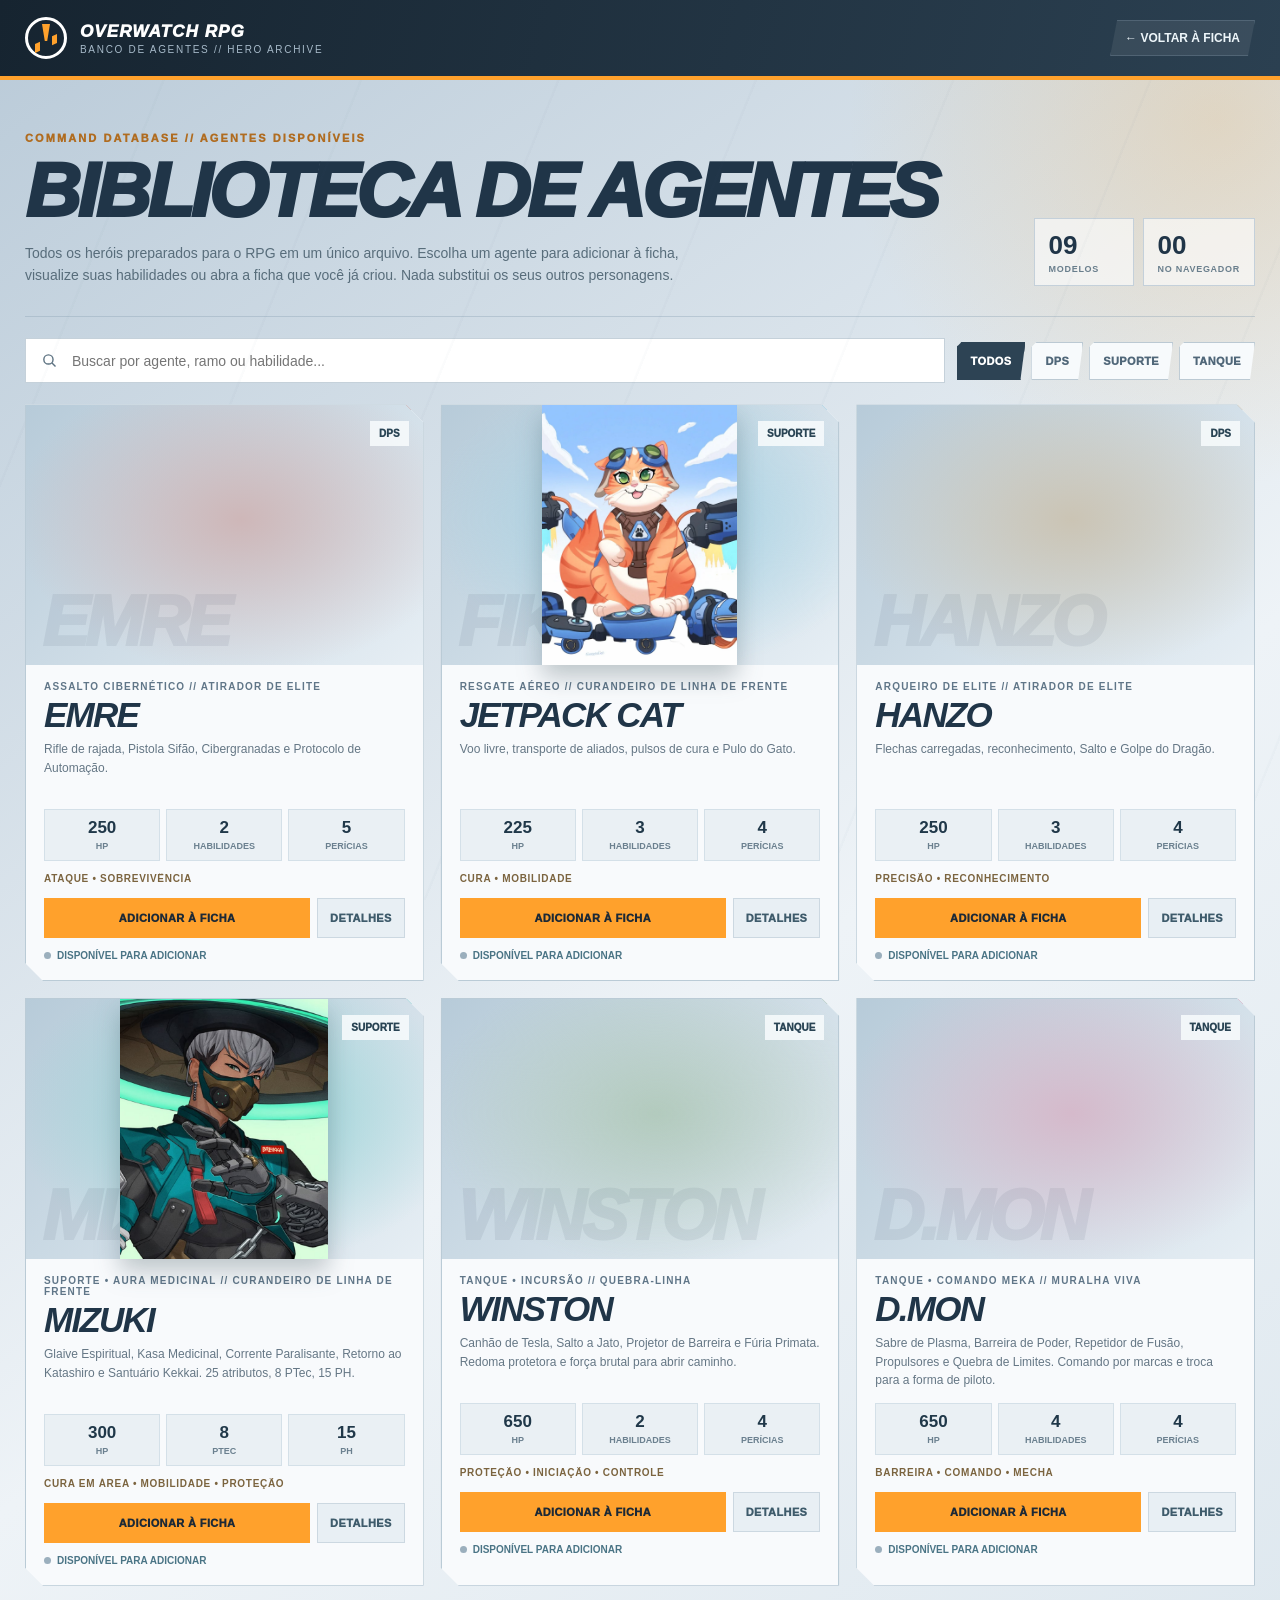
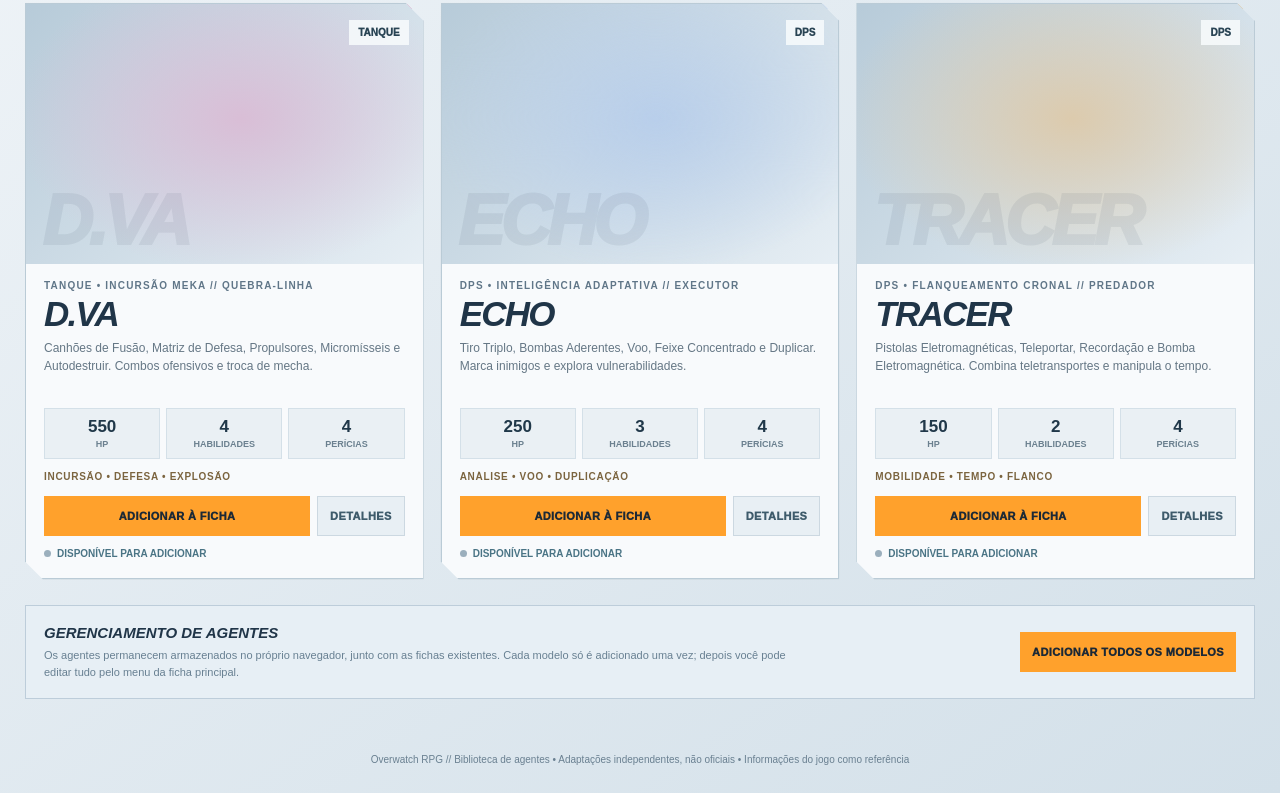
==== agentes.html @ d9f675e9 "Corrigir rótulo da D.Va no compêndio" ====
<!DOCTYPE html>
<html lang="pt-BR">
<head>
<meta charset="utf-8">
<meta name="viewport" content="width=device-width,initial-scale=1,viewport-fit=cover">
<meta name="theme-color" content="#192b3a">
<title>Biblioteca de Agentes | Overwatch RPG</title>
<style>
:root{--navy:#1c2b39;--navy2:#2d4354;--accent:#ffa12c;--ink:#203548;--muted:#607688;--line:#c5d1da;--surface:#f9fbfd;--shadow:0 16px 40px #2a415225}
*{box-sizing:border-box}
html{scroll-behavior:smooth}
body{margin:0;min-height:100dvh;font-family:"Bahnschrift SemiCondensed",Inter,"Segoe UI",Arial,sans-serif;color:var(--ink);background:radial-gradient(circle at 95% 5%,#ecad5444 0%,transparent 23rem),linear-gradient(145deg,#b9cad8,#eef3f7 46%,#d3e0e9);}
body:before{content:"";position:fixed;inset:0;pointer-events:none;opacity:.32;background-image:repeating-linear-gradient(112deg,transparent 0 180px,#51738b12 181px 183px)}
button,input{font:inherit}
button{cursor:pointer}
a{text-decoration:none}
header{background:linear-gradient(105deg,#162430,#2b4051);border-bottom:4px solid var(--accent);color:#fff;position:relative;z-index:2}
.top{max-width:1450px;margin:auto;min-height:76px;padding:14px 25px;display:flex;gap:18px;align-items:center;justify-content:space-between}
.brand{display:flex;align-items:center;gap:13px;min-width:0}
.mark{border:3px solid #fff;border-radius:50%;width:42px;height:42px;position:relative;flex:0 0 42px}
.mark:before{content:"";position:absolute;left:50%;top:4px;transform:translateX(-50%);width:8px;height:17px;background:var(--accent);clip-path:polygon(0 0,100% 0,65% 100%,35% 100%)}
.mark:after{content:"";position:absolute;bottom:8px;left:7px;right:7px;height:9px;border-left:5px solid var(--accent);border-right:5px solid var(--accent);transform:skewY(-24deg)}
.brand strong{display:block;font-size:17px;letter-spacing:.065em;text-transform:uppercase;font-weight:1000;font-style:italic}
.brand small{display:block;color:#a7bac9;font-size:10px;letter-spacing:.17em;text-transform:uppercase;margin-top:2px}
.back{padding:10px 14px;color:#eef6fa;border:1px solid #8195a654;background:#ffffff13;clip-path:polygon(7px 0,100% 0,calc(100% - 7px) 100%,0 100%);font-size:12px;font-weight:900;text-transform:uppercase}
.back:hover{background:#ffffff25}
main{max-width:1450px;margin:auto;padding:32px 25px 50px}
.banner{display:grid;grid-template-columns:minmax(0,1fr) auto;align-items:end;gap:22px;padding:20px 0 30px;border-bottom:1px solid #8ca3b466;margin-bottom:21px}
.kicker{font-weight:1000;letter-spacing:.19em;text-transform:uppercase;font-size:11px;color:#b06c20}
h1{font-size:clamp(40px,6vw,78px);font-weight:1000;line-height:.96;font-style:italic;letter-spacing:-.045em;text-transform:uppercase;margin:10px 0 15px}
.banner p{line-height:1.56;font-size:14px;color:#586d7b;max-width:660px;margin:0}
.stats{display:flex;gap:9px;flex-wrap:wrap}
.stat{background:#fff9;border:1px solid #c4d0da;padding:11px 14px;min-width:100px}
.stat b{display:block;font-size:26px}
.stat small{display:block;text-transform:uppercase;font-size:9px;color:#697e8c;letter-spacing:.08em;font-weight:900;margin-top:3px}
.tools{display:flex;justify-content:space-between;align-items:center;flex-wrap:wrap;gap:12px;margin:21px 0}
.search{flex:1 1 320px;display:flex;align-items:center;gap:12px;background:#fff;border:1px solid var(--line);padding:0 15px;min-height:45px}
.search svg{width:17px;flex:none;stroke:#5d7281}
.search input{border:0;background:transparent;width:100%;outline:none;min-width:0;font-size:14px;color:var(--ink)}
.filters{display:flex;gap:6px;flex-wrap:wrap}
.filter{border:1px solid #bbc9d3;background:#f7fafc;color:#506779;padding:12px 13px;font-size:11px;font-weight:1000;letter-spacing:.035em;text-transform:uppercase;clip-path:polygon(5px 0,100% 0,calc(100% - 5px) 100%,0 100%,0 5px)}
.filter.active{background:var(--navy2);color:#fff;border-color:var(--navy2)}
.cards{display:grid;grid-template-columns:repeat(3,minmax(0,1fr));gap:17px}
.card{background:#f8fafc;border:1px solid #bacbd6;box-shadow:var(--shadow);min-width:0;position:relative;overflow:hidden;clip-path:polygon(0 0,calc(100% - 18px) 0,100% 18px,100% 100%,18px 100%,0 calc(100% - 18px))}
.card:before{content:"";position:absolute;top:0;left:0;right:0;height:5px;background:var(--role)}
.card-art{height:260px;position:relative;background:radial-gradient(ellipse at 54% 44%,color-mix(in srgb,var(--role) 35%,#d6e4ec),transparent 75%),linear-gradient(135deg,#b7cbd9,#e6eef4)}
.card-art:after{content:attr(data-code);position:absolute;left:16px;bottom:3px;font-size:70px;font-weight:1000;opacity:.07;font-style:italic;letter-spacing:-.06em}
.card-art img{width:100%;height:100%;object-fit:contain;position:relative;z-index:1;filter:drop-shadow(0 12px 12px #2c46504a)}
.corner{position:absolute;right:14px;top:16px;font-weight:1000;font-size:10px;color:#294454;background:#f8fcfdda;padding:7px 9px;z-index:2;text-transform:uppercase}
.card-body{padding:16px 18px 19px}
.card .codename{font-size:10px;color:var(--muted);font-weight:900;text-transform:uppercase;letter-spacing:.12em}
.card h2{font-style:italic;font-size:35px;letter-spacing:-.05em;text-transform:uppercase;margin:5px 0 6px;line-height:1}
.card p{font-size:12px;line-height:1.55;color:#657785;min-height:57px;margin:8px 0 12px}
.indicators{display:grid;grid-template-columns:repeat(3,minmax(0,1fr));gap:6px;margin:12px 0}
.ind{background:#eaf0f4;border:1px solid #d4e0e8;padding:9px 5px;text-align:center}
.ind b{display:block;font-size:17px;color:#203849;line-height:1.1}
.ind small{display:block;font-size:9px;text-transform:uppercase;color:#6b808f;font-weight:800;margin-top:3px}
.tagline{font-size:10px;color:#7b643f;font-weight:900;text-transform:uppercase;letter-spacing:.07em;white-space:nowrap;overflow:hidden;text-overflow:ellipsis}
.controls{display:grid;grid-template-columns:1fr auto;gap:7px;margin-top:14px}
.primary,.secondary{padding:11px 12px;font-size:11px;text-transform:uppercase;font-weight:1000;letter-spacing:.035em;min-height:40px;border:0}
.primary{background:var(--accent);color:#1c2936}
.primary:hover{background:#ffb951}
.secondary{background:#e8eff4;color:#3e5b6b;border:1px solid #ccd8e1}
.secondary:hover{background:#d8e9f4}
.loaded{display:flex;gap:6px;align-items:center;margin-top:12px;color:#4a7485;font-weight:900;font-size:10px;text-transform:uppercase}
.loaded:before{content:"";width:7px;height:7px;border-radius:50%;background:#9bafbd}
.loaded.yes:before{background:#2ca475}
.loaded.yes{color:#248d68}
.empty{padding:48px;text-align:center;color:#687e8e;border:1px dashed #98afbe}
.bottom{margin-top:26px;background:#e7eff5;border:1px solid #bdcdda;padding:18px;display:flex;align-items:center;justify-content:space-between;gap:12px;flex-wrap:wrap}
.bottom b{display:block;font-size:15px;text-transform:uppercase;font-style:italic}
.bottom p{font-size:11px;color:#688092;margin:6px 0 0;max-width:750px;line-height:1.5}
#addAll{max-width:280px}
footer{text-align:center;padding:5px 15px 28px;color:#6a8091;font-size:10px}
dialog{border:0;padding:0;width:min(850px,96vw);max-height:min(90dvh,980px);overflow:auto;background:#edf4f8;color:#263c4c;box-shadow:0 35px 95px #0d233aa0}
dialog::backdrop{background:#102333bf;backdrop-filter:blur(5px)}
.detail-head{display:flex;align-items:center;justify-content:space-between;gap:10px;padding:17px 22px;background:#24394b;color:#fff;border-bottom:4px solid var(--accent)}
.detail-head h2{font-size:25px;font-style:italic;text-transform:uppercase;margin:0}
.detail-head small{display:block;text-transform:uppercase;color:#bbcbd5;letter-spacing:.13em}
.close{border:1px solid #ffffff65;background:#ffffff1a;color:#fff;padding:8px 12px;min-width:39px}
.detail-body{padding:22px}
.detail-sub{margin:0 0 14px;color:#627d8a;font-size:13px;line-height:1.5}
.detail-grid{display:grid;grid-template-columns:1fr 1fr;gap:13px}
.detail-section{background:#fff;border:1px solid #ccd8e0;padding:14px 15px;min-width:0}
.detail-section.wide{grid-column:1/-1}
.detail-section h3{font-size:12px;text-transform:uppercase;font-style:italic;letter-spacing:.06em;color:#475e70;margin:0 0 9px;border-bottom:1px solid #dfe7ed;padding-bottom:7px}
.detail-section p{font-size:12px;color:#476072;margin:7px 0;line-height:1.55;white-space:pre-line}
.detail-section p b{color:#203e4d}
.detail-foot{display:flex;gap:8px;justify-content:flex-end;padding:15px 22px;background:#e1eaf1}
.detail-foot button{min-width:145px}
.toast{position:fixed;bottom:22px;right:22px;z-index:99;color:#fff;background:#283c4e;padding:14px 18px;border-left:4px solid var(--accent);box-shadow:0 8px 25px #182b3988;max-width:min(450px,calc(100vw - 32px));opacity:0;transform:translateY(12px);transition:.2s;pointer-events:none;font-size:12px}
.toast.show{opacity:1;transform:none}
@media(max-width:1120px){.cards{grid-template-columns:repeat(2,minmax(0,1fr))}}
@media(max-width:720px){.top{padding:11px 14px}.brand strong{font-size:14px}.brand small{font-size:8px}.back{font-size:10px;padding:9px}main{padding:22px 13px 40px}.banner{grid-template-columns:1fr}.stats{justify-content:flex-start}.cards{grid-template-columns:1fr}.card-art{height:230px}.card p{min-height:0}.tools{flex-direction:column;align-items:stretch}.search{flex-basis:auto}.filters{justify-content:center}.bottom{align-items:stretch}#addAll{width:100%;max-width:none}.detail-grid{grid-template-columns:1fr}.detail-section.wide{grid-column:auto}}
/* Touch controls and agent details on narrow screens. */
html{-webkit-text-size-adjust:100%}
button,a,input{touch-action:manipulation;-webkit-tap-highlight-color:transparent}
@media(max-width:720px){
  .top{flex-wrap:wrap;padding-top:max(11px,env(safe-area-inset-top));gap:12px}
  .back{min-height:44px;display:flex;align-items:center;justify-content:center}
  main{padding-left:max(13px,env(safe-area-inset-left));padding-right:max(13px,env(safe-area-inset-right))}
  .search input{font-size:16px;min-height:46px}
  .filter,.primary,.secondary,.close{min-height:44px;font-size:12px}
  .filters{display:grid;grid-template-columns:repeat(4,minmax(0,1fr));gap:5px}.filter{padding:10px 4px}
  .controls{grid-template-columns:minmax(0,1fr) auto}
  .card p,.bottom p,.detail-section p{font-size:13px;line-height:1.6}
  dialog{width:calc(100% - 16px);max-width:none;max-height:calc(100dvh - 16px);margin:auto}
  .detail-head{position:sticky;top:0;z-index:1;padding:13px;align-items:flex-start}
  .detail-head>div{min-width:0}.detail-head h2{font-size:22px;overflow-wrap:anywhere}.close{flex-shrink:0}
  .detail-body{padding:13px}.detail-foot{padding:13px;flex-wrap:wrap}
  .detail-foot button{flex:1 1 180px;min-width:0}
  .toast{left:12px;right:12px;bottom:max(12px,env(safe-area-inset-bottom));max-width:none}
}
</style>
</head>
<body>
<header><div class="top">
  <div class="brand"><div class="mark" aria-hidden="true"></div><div><strong>Overwatch RPG</strong><small>Banco de agentes // Hero Archive</small></div></div>
  <a class="back" href="./">← Voltar à ficha</a>
</div></header>
<main>
<section class="banner">
 <div><div class="kicker">Command Database // Agentes disponíveis</div><h1>Biblioteca de Agentes</h1><p>Todos os heróis preparados para o RPG em um único arquivo. Escolha um agente para adicionar à ficha, visualize suas habilidades ou abra a ficha que você já criou. Nada substitui os seus outros personagens.</p></div>
 <div class="stats"><div class="stat"><b id="totalHeroes">09</b><small>Modelos</small></div><div class="stat"><b id="savedHeroes">0</b><small>No navegador</small></div></div>
</section>
<section class="tools" aria-label="Buscar e filtrar agentes">
 <label class="search"><svg viewBox="0 0 24 24" fill="none" stroke-width="2" aria-hidden="true"><circle cx="10.5" cy="10.5" r="6.5"/><path d="m15.5 15.5 5 5"/></svg><input id="search" type="search" placeholder="Buscar por agente, ramo ou habilidade..." aria-label="Buscar agente"></label>
 <div class="filters" aria-label="Filtrar por função"><button class="filter active" data-role="Todos">Todos</button><button class="filter" data-role="DPS">DPS</button><button class="filter" data-role="Suporte">Suporte</button><button class="filter" data-role="Tanque">Tanque</button></div>
</section>
<div id="cards" class="cards" aria-live="polite"></div>
<div id="empty" class="empty" hidden>Nenhum agente encontrado com esses filtros.</div>
<section class="bottom">
 <div><b>Gerenciamento de agentes</b><p>Os agentes permanecem armazenados no próprio navegador, junto com as fichas existentes. Cada modelo só é adicionado uma vez; depois você pode editar tudo pelo menu da ficha principal.</p></div>
 <button class="primary" id="addAll">Adicionar todos os modelos</button>
</section>
</main>
<footer>Overwatch RPG // Biblioteca de agentes • Adaptações independentes, não oficiais • Informações do jogo como referência</footer>
<dialog id="details" aria-label="Detalhes do agente"><div class="detail-head"><div><small>Herói // Dados da ficha</small><h2 id="detailName"></h2></div><button class="close" id="closeDetails" aria-label="Fechar">✕</button></div><div id="detailBody" class="detail-body"></div><div class="detail-foot"><button id="openDetail" class="primary">Adicionar à ficha</button></div></dialog>
<div class="toast" id="toast" role="status" aria-live="polite"></div>
<script>
"use strict";
const KEY="overwatch_rpg_sheet_v1";
const TEMPLATES=[{"id":"emre-sarioglu-rpg-template","_templateId":"emre-overwatch-rpg-2026-v1","name":"EMRE","role":"DPS","image":"https://blz-contentstack-images.akamaized.net/v3/assets/blt2477dcaf4ebd440c/blt3db2aaac9a964593/69817535f50df3108746940f/960_Emre.png","imageScale":1.2,"imageX":0,"imageY":0,"imageToolsCollapsed":true,"theme":{"followRole":false,"primary":"#c74e45","accent":"#ffaf43","background":"#bac8d2","background2":"#f5f5f5","surface":"#fbf9f8","surfaceAlt":"#e9edf0","header":"#252e3b","text":"#273642"},"attrs":{"life":4,"power":5,"precision":5,"dexterity":4,"resistance":2},"hpCurrent":250,"energyCurrent":0,"moveCurrent":20,"activeConditions":[],"passives":[{"id":"emre-pass-vitals","name":"Sinais Vitais Alterados","description":"Os implantes de Emre aceleram sua regeneração. Depois de passar 1 rodada inteira sem sofrer dano, ele recupera 30 HP no início da rodada seguinte, sem ultrapassar seu HP máximo. Essa recuperação não gera Energia."},{"id":"emre-pass-specialist","name":"Especialista — Recarga Rápida","description":"Ao eliminar um inimigo, Emre acelera seus sistemas de recarga. Até o final do próximo turno, pode recarregar o Rifle de Rajada Sintética uma vez como Ação Livre."}],"mechanics":{"attributeMap":{"life":"life","power":"power","precision":"precision","dexterity":"dexterity","resistance":"resistance"},"formulas":{"hp":{"useRoleBase":true,"base":0,"mult":50,"flat":0},"damage":{"mult":5,"flat":0},"reduction":{"mult":2,"flat":0},"movement":{"base":10,"mult":2.5,"flat":0},"dt":{"base":10,"mult":1,"flat":0},"energy":{"base":10,"flat":0}}},"specialResources":[{"id":"emre-ammo-frag","name":"Cibergranadas — Cargas","formulaType":"fixed","attr":"power","attr2":"resistance","multiplier":1,"base":2,"step":1,"current":2,"source":"Cibergranada","note":"2 cargas disponíveis. Uma carga é consumida por arremesso. Recuperação entre combates conforme as regras da campanha.","colorMode":"tech"},{"id":"emre-heat","name":"Calor — Pistola Sifão","formulaType":"fixed","attr":"power","attr2":"resistance","multiplier":1,"base":100,"step":10,"current":0,"source":"Pistola Sifão","note":"Cada disparo adiciona 10 de Calor. Ao alcançar 100, a Pistola Sifão se desativa. O Calor diminui enquanto Emre não dispara.","colorMode":"armor"}],"basicAttacks":[{"id":"emre-burst","name":"Rifle de Rajada Sintética","type":"Dano","action":"Ação Padrão","range":"Curto/Médio — até 24m","target":"1 inimigo","energyGain":1,"baseMode":"manual","baseValue":60,"bonusValue":0,"description":"Dispara uma rajada de três projéteis contra um inimigo. Faça 1 teste de ataque (1d20 + Precisão). Em caso de acerto, a rajada causa 60 de dano, antes da Redução de Dano do alvo.","notes":"Rajada de três projéteis; carregador de 36 tiros."},{"id":"emre-burst-ads","name":"Rifle de Rajada — Modo Mira","type":"Dano","action":"Ação Padrão","range":"Médio/Longo — até 35m","target":"1 inimigo visível","energyGain":1,"baseMode":"manual","baseValue":60,"bonusValue":0,"description":"Emre utiliza a mira de precisão do rifle para atingir inimigos distantes. Seus disparos causam 60 de dano e recebem +2 em Precisão contra alvos a médio ou longo alcance. Esse bônus não se aplica contra inimigos adjacentes.","notes":"A mira amplia o alcance efetivo e reduz a dispersão dos disparos."}],"abilities":[{"id":"emre-siphon","name":"Pistola Sifão","type":"Dano / Cura","action":"Ação Padrão","minCost":2,"spent":2,"energyGain":0,"amplifiable":false,"autoAmplify":false,"baseMode":"manual","baseValue":30,"range":"Curto — até 12m","target":"1 alvo + pequena explosão","duration":"2 rodadas","description":"Emre empunha a Pistola Sifão por 2 rodadas. Cada disparo causa 30 de dano e restaura HP igual a 60% do dano efetivamente causado, arredondado para baixo. Enquanto estiver equipada, Emre recebe +7m de Movimento e pode saltar obstáculos. Cada disparo gera 10 de Calor; ao atingir 100, o efeito se encerra.","amplification":"Esta habilidade não recebe amplificação por Energia."},{"id":"emre-frag","name":"Cibergranada","type":"Dano","action":"Ação Padrão","minCost":2,"spent":2,"energyGain":0,"amplifiable":true,"autoAmplify":true,"baseMode":"manual","baseValue":70,"range":"Médio — até 24m","target":"Explosão de 4m de raio","duration":"Instantânea","description":"Emre lança uma granada cibernética que ricocheteia e explode na área escolhida. Criaturas atingidas sofrem 70 de dano; um teste bem-sucedido de Destreza contra a DT da habilidade reduz o dano à metade. A explosão pode alcançar inimigos atrás de coberturas parciais. Consome 1 carga de Cibergranada.","amplification":"Para cada 1 Energia adicional investida, a explosão causa +15 de dano."}],"ultimate":{"name":"Protocolo de Automação","type":"Dano","action":"Ação Padrão","minCost":10,"spent":10,"energyGain":0,"amplifiable":false,"autoAmplify":false,"baseMode":"manual","baseValue":45,"range":"Médio / Área","target":"Alvos atingidos por projéteis explosivos","duration":"3 rodadas","description":"Emre ativa seu armamento autônomo por 3 rodadas, podendo voar livremente até seu Movimento Total e alternar entre dois disparos. Tiro Leve: causa 45 de dano ao alvo principal e 15 aos inimigos num raio de 2m. Tiro Pesado: causa 125 de dano direto e 40 em um raio de 3m; pode ser utilizado uma vez por rodada e causa dano a Emre se disparado perto demais. Durante o protocolo, Emre reduz em 40% o dano que recebe.","amplification":"Custo fixo de 10 Energia. Não recebe amplificação."},"proficiencies":[{"id":"emre-prof-tatica","name":"Tática e Planejamento Militar","rank":3},{"id":"emre-prof-arma","name":"Armamento de Assalto","rank":2},{"id":"emre-prof-infil","name":"Infiltração","rank":1},{"id":"emre-prof-cib","name":"Tecnologia Cibernética","rank":1},{"id":"emre-prof-perc","name":"Percepção","rank":1}],"profMax":8,"items":[{"id":"emre-item-rifle","name":"Rifle de Rajada Sintética","category":"Arma principal","qty":1,"equipped":true,"description":"Rifle cibernético de três disparos por rajada, com carregador de 36 tiros e mira para combate de longa distância."},{"id":"emre-item-pistol","name":"Pistola Sifão","category":"Arma / Dispositivo","qty":1,"equipped":true,"description":"Emre empunha a Pistola Sifão por 2 rodadas. Cada disparo causa 30 de dano e restaura HP igual a 60% do dano efetivamente causado, arredondado para baixo. Enquanto estiver equipada, Emre recebe +7m de Movimento e pode saltar obstáculos. Cada disparo gera 10 de Calor; ao atingir 100, o efeito se encerra.","amplification":"Esta habilidade não recebe amplificação por Energia."},{"id":"emre-item-grenade","name":"Cibergranadas","category":"Explosivo","qty":2,"equipped":true,"description":"Dispositivos ricocheteantes que explodem após curto intervalo. Duas cargas acompanhadas pela barra especial."},{"id":"emre-item-cyborg","name":"Implantes Cibernéticos","category":"Aprimoramento","qty":1,"equipped":true,"description":"Sistemas de recuperação acelerada e armamento automático. Parte da identidade de Emre como ciborgue."},{"id":"emre-item-file","name":"Dossiê — Emre Sarıoğlu","category":"Arquivo","qty":1,"equipped":false,"description":"Nome: Emre Sarıoğlu. Idade: 44 anos. Aniversário: 8 de novembro. Naturalidade: Turquia. Bases: Istambul (anterior) e Roma (atual). Ex-agente da Overwatch, atualmente ligado à Talon. Militar brilhante, Emre utiliza aprimoramentos cibernéticos que ameaçam seu livre-arbítrio. Freja permanece uma de suas principais aliadas."}],"selectedPerks":[],"techAvailable":10,"techLimit":10,"perkSlotsLimit":5,"selectedTree":"Atirador de Elite","purchasedNodes":[],"phTotal":0,"page":"page1"},{"id":"jetpack-cat-rpg-template","_templateId":"jetpack-cat-overwatch-rpg-2026-v1","name":"JETPACK CAT","role":"Suporte","image":"https://n4nd0-hub.github.io/Overwatch-RPG/assets/jetpack-cat-fika.webp","imageScale":1,"imageX":0,"imageY":0,"imageToolsCollapsed":true,"theme":{"followRole":false,"primary":"#36a9d6","accent":"#f7a54a","background":"#bdd9e7","background2":"#f3f9fc","surface":"#fdfefe","surfaceAlt":"#e9f1f6","header":"#19415a","text":"#193447"},"attrs":{"life":2,"power":5,"precision":3,"dexterity":8,"resistance":2},"hpCurrent":225,"energyCurrent":0,"moveCurrent":30,"activeConditions":[],"passives":[{"id":"fika-pass-jetpack","name":"Mochila a Jato — Voo Permanente","description":"Fika pode voar livremente em qualquer direção e permanecer suspensa no ar. O voo normal utiliza seu Movimento Total de 30m por turno e não gasta Energia. Voo Veloz consome Combustível para acelerar. Enraizamento, congelamento ou atordoamento podem impedir suas manobras."},{"id":"fika-pass-tactician","name":"Estratégia — Reserva de Ultimate","description":"Fika administra sua reserva de poder para aproveitar oportunidades de suporte. Sempre que uma regra permitir armazenar Energia acima do limite comum, o excedente pode ser reservado para a próxima Ultimate. Sem esse efeito, sua Energia permanece limitada ao máximo normal de 10."}],"mechanics":{"attributeMap":{"life":"life","power":"power","precision":"precision","dexterity":"dexterity","resistance":"resistance"},"formulas":{"hp":{"useRoleBase":true,"base":0,"mult":50,"flat":25},"damage":{"mult":5,"flat":0},"reduction":{"mult":2,"flat":0},"movement":{"base":10,"mult":2.5,"flat":0},"dt":{"base":10,"mult":1,"flat":0},"energy":{"base":10,"flat":0}}},"specialResources":[{"id":"fika-fuel","name":"Combustível do Propulsor","formulaType":"fixed","attr":"dexterity","attr2":"power","multiplier":1,"base":100,"step":25,"current":100,"source":"Mochila a Jato / Voo Veloz","note":"Voo Veloz consome 25 pontos de Combustível. Fika recupera 25 por rodada sem acelerar ou 10 enquanto transporta um aliado. Máximo: 100.","colorMode":"tech"}],"basicAttacks":[{"id":"fika-paw-damage","name":"Projéteis Miauravilhosos — Dano","type":"Dano","action":"Ação Padrão","range":"Curto / Médio — até 24m","target":"1 inimigo","energyGain":0,"baseMode":"auto","baseValue":null,"bonusValue":0,"description":"Fika dispara uma salva de projéteis em formato de patinha. Faça um teste de ataque (1d20 + Precisão) contra a Defesa do inimigo. Se acertar, causa Poder × 5 de dano (25 com os atributos atuais), sujeito à Redução de Dano. A curta distância, recebe +2 em Precisão pela concentração dos projéteis.","notes":"Disparo espalhado de curto e médio alcance."},{"id":"fika-paw-heal","name":"Projéteis Miauravilhosos — Cura","type":"Cura","action":"Ação Padrão","range":"Curto / Médio — até 24m","target":"1 aliado","energyGain":1,"baseMode":"auto","baseValue":null,"bonusValue":0,"description":"Fika lança projéteis bióticos que restauram o HP de um aliado em sua linha de visão. O alvo recupera Poder × 5 de HP (25 com os atributos atuais). Ao curar um aliado, Fika gera 1 Energia, respeitando o limite de geração do Suporte.","notes":"Modo de cura dos mesmos projéteis utilizados no ataque ofensivo."}],"abilities":[{"id":"fika-fast-flight","name":"Voo Veloz","type":"Movimento","action":"Movimento","minCost":0,"spent":0,"energyGain":0,"amplifiable":false,"autoAmplify":false,"baseMode":"description","baseValue":null,"range":"Pessoal","target":"Você","duration":"Instantânea","description":"Fika acelera sua mochila a jato e se desloca até 12m adicionais em qualquer direção, sem provocar Ataques de Oportunidade. O impulso consome 25 pontos de Combustível e não gasta Energia. Seu voo normal continua disponível de acordo com o Movimento restante.","amplification":"Não recebe amplificação por Energia. Quando transporta um aliado, Fika recupera menos Combustível."},{"id":"fika-lifeline","name":"Cabo de Resgate","type":"Cura","action":"Ação Padrão & Livre para Manter","minCost":1,"spent":1,"energyGain":0,"amplifiable":false,"autoAmplify":false,"baseMode":"manual","baseValue":15,"range":"Curto — até 12m","target":"1 aliado voluntário","duration":"Até 3 rodadas","description":"Fika conecta um cabo a um aliado voluntário e pode transportá-lo consigo durante o voo, respeitando o espaço disponível. Enquanto o cabo permanecer conectado, o aliado recupera 15 HP no início do turno de Fika. Durante o transporte, Fika recebe +5m de Movimento, mas recupera menos Combustível. O efeito pode ser mantido por até 3 rodadas.","amplification":"Manter o cabo conectado não consome Energia adicional."},{"id":"fika-purr","name":"Ronrom","type":"Cura","action":"Ação Padrão","minCost":3,"spent":3,"energyGain":0,"amplifiable":true,"autoAmplify":true,"baseMode":"auto","baseValue":null,"range":"Área centrada em você — raio 9m","target":"Você e aliados na área","duration":"3 rodadas","description":"Fika emite pulsos de energia restauradora durante 3 rodadas. No início de cada turno de Fika, os aliados na área recuperam 25 HP; Fika recupera 15 HP por pulso. O primeiro pulso empurra inimigos adjacentes em 3m caso falhem em um teste de Resistência contra DT igual a 10 + Poder + Energia investida.","amplification":"Para cada 1 Energia adicional investida, a cura inicial de cada aliado aumenta em +15 HP."}],"ultimate":{"name":"Pulo do Gato","type":"CC","action":"Ação Padrão","minCost":10,"spent":10,"energyGain":0,"amplifiable":false,"autoAmplify":false,"baseMode":"manual","baseValue":40,"range":"Até 24m — mergulho","target":"Área de 6m + inimigo mais próximo","duration":"1 rodada de controle","description":"Fika mergulha contra o solo, atingindo todos os inimigos em um raio de 6m. Cada alvo realiza um teste de Resistência contra DT 25. Em caso de falha, sofre 40 de dano e fica Derrubado; em caso de sucesso, sofre metade do dano e não fica Derrubado. O inimigo mais próximo do centro que falhar também fica preso ao Cabo de Resgate por 1 rodada, podendo ser arrastado durante o movimento de Fika. Ao ativar a habilidade, Fika restaura todo o Combustível.","amplification":"Custo fixo de 10 Energia. Não recebe amplificação."},"proficiencies":[{"id":"fika-prof-acrob","name":"Acrobacia Aérea","rank":3},{"id":"fika-prof-perc","name":"Percepção Felina","rank":2},{"id":"fika-prof-resgate","name":"Resgate e Transporte","rank":2},{"id":"fika-prof-stealth","name":"Furtividade","rank":1}],"profMax":8,"items":[{"id":"fika-item-pack","name":"Mochila a Jato de Brigitte","category":"Dispositivo de voo","qty":1,"equipped":true,"description":"Propulsor que permite voo permanente, manobras aéreas e Voo Veloz. O Combustível possui barra própria no HUD."},{"id":"fika-item-bio","name":"Lançador de Projéteis Miauravilhosos","category":"Arma biótica","qty":1,"equipped":true,"description":"Lançador biótico capaz de ferir inimigos ou restaurar a vida de aliados com seus projéteis em forma de patinha."},{"id":"fika-item-lifeline","name":"Cabo de Resgate","category":"Dispositivo de suporte","qty":1,"equipped":true,"description":"Fika conecta um cabo a um aliado voluntário e pode transportá-lo consigo durante o voo, respeitando o espaço disponível. Enquanto o cabo permanecer conectado, o aliado recupera 15 HP no início do turno de Fika. Durante o transporte, Fika recebe +5m de Movimento, mas recupera menos Combustível. O efeito pode ser mantido por até 3 rodadas.","amplification":"Manter o cabo conectado não consome Energia adicional."},{"id":"fika-item-goggles","name":"Óculos de Piloto","category":"Equipamento pessoal","qty":1,"equipped":true,"description":"Óculos característicos de Fika, a Jetpack Cat, e parte de seu uniforme de voo."},{"id":"fika-item-lore","name":"Dossiê — Fika","category":"Arquivo","qty":1,"equipped":false,"description":"Nome: Fika, também chamada Jetpack Cat. Função: Suporte — Estratégia. Afiliação: Overwatch. Base: Observatório: Gibraltar. Brigitte Lindholm adotou Fika e desenvolveu seu equipamento de voo. Encontrada nas instalações de Gibraltar, a gata integrou-se à equipe após o ataque da Talon. Idade e aniversário desconhecidos."}],"selectedPerks":[],"techAvailable":10,"techLimit":10,"perkSlotsLimit":5,"selectedTree":"Curandeiro de Linha de Frente","purchasedNodes":[],"phTotal":0,"page":"page1"},{"id":"hanzo-shimada-rpg-template","_templateId":"hanzo-overwatch-rpg-2026-v1","name":"HANZO","role":"DPS","image":"https://vignette.wikia.nocookie.net/overwatch/images/e/ee/Hanzo_Portrait.png/revision/latest?cb=20160503193816&path-prefix=de","imageScale":1.12,"imageX":0,"imageY":0,"imageToolsCollapsed":true,"theme":{"followRole":false,"primary":"#c18a3f","accent":"#67c4d3","background":"#c8d2d8","background2":"#f5f7f8","surface":"#fbf9f5","surfaceAlt":"#ebece9","header":"#293643","text":"#253543"},"attrs":{"life":4,"power":5,"precision":6,"dexterity":4,"resistance":1},"hpCurrent":250,"energyCurrent":0,"moveCurrent":20,"activeConditions":[],"passives":[{"id":"hanzo-pass-climb","name":"Escalar — Agilidade dos Shimada","description":"Hanzo escala paredes e superfícies verticais sem auxílio de equipamentos. Sua distância de escalada é limitada pelo Movimento disponível. Superfícies especialmente difíceis podem exigir um teste de Destreza ou Acrobacia. Escalar não consome Energia."},{"id":"hanzo-pass-sharpshooter","name":"Artilharia — Acerto Crítico e Salto","description":"Sempre que Hanzo obtém um 20 natural em um ataque com o arco, seu próximo Salto, realizado até o final do turno seguinte, não consome Energia. Esse benefício só pode ser ativado uma vez por rodada."}],"mechanics":{"attributeMap":{"life":"life","power":"power","precision":"precision","dexterity":"dexterity","resistance":"resistance"},"formulas":{"hp":{"useRoleBase":true,"base":0,"mult":50,"flat":0},"damage":{"mult":5,"flat":0},"reduction":{"mult":2,"flat":0},"movement":{"base":10,"mult":2.5,"flat":0},"dt":{"base":10,"mult":1,"flat":0},"energy":{"base":10,"flat":0}}},"specialResources":[],"basicAttacks":[{"id":"hanzo-bow-quick","name":"Arco da Tempestade — Disparo Rápido","type":"Dano","action":"Ação Padrão","range":"Curto/Médio — até 24m","target":"1 inimigo","energyGain":1,"baseMode":"auto","baseValue":null,"bonusValue":0,"description":"Hanzo libera uma flecha de carga curta para pressionar inimigos enquanto se movimenta. Faça 1d20 + Precisão contra a Defesa do alvo. Em caso de acerto, causa Poder × 5 de dano (25 com os atributos atuais), sujeito à Redução de Dano.","notes":"Não necessita de recarga de carregador. Um ataque que cause dano gera 1 Energia."},{"id":"hanzo-bow-charged","name":"Arco da Tempestade — Flecha Carregada","type":"Dano","action":"Ação Padrão","range":"Médio/Longo — até 36m","target":"1 inimigo","energyGain":1,"baseMode":"manual","baseValue":75,"bonusValue":0,"description":"Hanzo concentra sua força em uma flecha de longo alcance. Faça 1d20 + Precisão contra a Defesa do alvo; em caso de acerto, causa 75 de dano antes da Redução. Se utilizou a ação Mirar na rodada anterior, recebe os benefícios dessa ação. Um 20 natural representa acerto crítico e dobra o dano.","notes":"Disparo de potência máxima, preparado para alcançar alvos distantes."}],"abilities":[{"id":"hanzo-storm-arrows","name":"Flechas da Tempestade","type":"Dano","action":"Ação Padrão","minCost":3,"spent":3,"energyGain":0,"amplifiable":true,"autoAmplify":true,"baseMode":"manual","baseValue":75,"range":"Médio — até 24m","target":"1 alvo (ou vários, dividindo os cinco projéteis)","duration":"Instantânea","description":"Hanzo dispara cinco flechas em rápida sucessão, capazes de ricochetear até duas vezes em superfícies rígidas. Cada flecha causa 15 de dano; se todas atingirem o mesmo alvo, o dano total é 75. É possível distribuir os disparos entre diferentes inimigos, realizando um teste de ataque para cada alvo escolhido. A Redução de Dano é aplicada uma vez ao total recebido por cada alvo. Ricochetes permitem atingir inimigos por ângulos difíceis, sem multiplicar o dano.","amplification":"Cada 1 Energia adicional aumenta o dano total da salva em +15, distribuídos entre as flechas escolhidas. A amplificação é aplicada uma única vez à salva."},{"id":"hanzo-sonic-arrow","name":"Flecha Sônica","type":"Utilidade","action":"Ação Padrão","minCost":2,"spent":2,"energyGain":0,"amplifiable":false,"autoAmplify":false,"baseMode":"description","baseValue":null,"range":"Médio/Longo — até 30m","target":"Área de 9m de raio a partir do impacto","duration":"2 rodadas","description":"Hanzo dispara uma flecha com sensor, revelando a posição dos inimigos em um raio de 9m do ponto de impacto por 2 rodadas, inclusive criaturas escondidas. Aliados informados sobre essas posições recebem +2 em testes de Percepção para localizar os inimigos revelados. A detecção não atravessa automaticamente coberturas físicas nem remove obstáculos.","amplification":"Não recebe amplificação por Energia."},{"id":"hanzo-lunge","name":"Salto — Impulso Aéreo","type":"Movimento","action":"Ação Livre","minCost":1,"spent":1,"energyGain":0,"amplifiable":true,"autoAmplify":false,"baseMode":"description","baseValue":null,"range":"Pessoal","target":"Você","duration":"Instantânea","description":"Hanzo executa um salto adicional no ar, deslocando-se até 8m na horizontal ou 6m na vertical sem provocar Ataques de Oportunidade durante o impulso. Esse deslocamento é adicional ao Movimento Total e pode permitir que ele deixe uma área de perigo.","amplification":"Para cada 1 Energia adicional, escolha entre +5m de deslocamento ou +5 em Destreza no teste de reação associado ao salto. Após um acerto crítico com o arco, o próximo Salto pode ser gratuito."}],"ultimate":{"name":"Golpe do Dragão","type":"Dano","action":"Ação Padrão","minCost":10,"spent":10,"energyGain":0,"amplifiable":false,"autoAmplify":false,"baseMode":"manual","baseValue":150,"range":"Linha reta — até 36m","target":"Corredor de 6m de largura atravessando obstáculos","duration":"2 rodadas","description":"Hanzo dispara uma flecha que invoca dois dragões espirituais, os quais avançam por uma linha de até 36m, com 6m de largura, atravessando obstáculos comuns. Inimigos alcançados fazem um teste de Destreza contra DT 25: na falha, sofrem 150 de dano; no sucesso, metade. Os que permanecerem na trajetória até o início do próximo turno sofrem mais 50 de dano, reduzidos à metade com um novo teste. Os dragões seguem seu caminho sem necessidade de linha de visão contínua.","amplification":"Custo fixo de 10 Energia. Não recebe amplificação."},"proficiencies":[{"id":"hanzo-prof-bow","name":"Arqueria Tradicional","rank":3},{"id":"hanzo-prof-perc","name":"Percepção","rank":2},{"id":"hanzo-prof-infil","name":"Furtividade e Infiltração","rank":2},{"id":"hanzo-prof-esc","name":"Acrobacia e Escalada","rank":1}],"profMax":8,"items":[{"id":"hanzo-item-stormbow","name":"Arco da Tempestade","category":"Arma principal","qty":1,"equipped":true,"description":"Arco assimétrico de alta tecnologia, capaz de tiros rápidos e flechas carregadas, adequado ao combate de precisão."},{"id":"hanzo-item-sonic","name":"Flechas Sônicas","category":"Munição especial","qty":1,"equipped":true,"description":"Flechas de reconhecimento que revelam inimigos próximos ao ponto de impacto. Cada uso consome a Energia da Flecha Sônica."},{"id":"hanzo-item-storm","name":"Flechas da Tempestade","category":"Munição especial","qty":1,"equipped":true,"description":"Conjunto de flechas que permite uma salva de cinco projéteis rápidos, capazes de ricochetear em superfícies."},{"id":"hanzo-item-quiver","name":"Aljava Shimada","category":"Equipamento","qty":1,"equipped":true,"description":"Aljava tradicional modificada para o arco tecnológico. Flechas comuns são consideradas abundantes, sem barra própria."},{"id":"hanzo-item-dossier","name":"Dossiê — Hanzo Shimada","category":"Arquivo","qty":1,"equipped":false,"description":"Nome completo: Hanzo Shimada (島田 半蔵). Função: DPS — Artilharia. Idade: 40 anos. Aniversário: 3 de novembro. Nacionalidade: japonesa. Bases conhecidas: Hanamura (antiga) e Kanazaka, Japão. Ex-herdeiro do clã Shimada e irmão mais velho de Genji Shimada, Hanzo abandonou o clã após o confronto que quase matou seu irmão. Desde então, percorre um caminho de honra e reparação."}],"selectedPerks":[],"techAvailable":10,"techLimit":10,"perkSlotsLimit":5,"selectedTree":"Atirador de Elite","purchasedNodes":[],"phTotal":0,"page":"page1"},{"id":"mizuki-overwatch-rpg-template","_templateId":"mizuki-overwatch-rpg-2026-v2","name":"MIZUKI","role":"Suporte","image":"assets/mizuki.jpg","imageScale":1,"imageX":0,"imageY":0,"imageToolsCollapsed":true,"theme":{"followRole":false,"primary":"#13a9a1","accent":"#d3b276","background":"#c7dfdc","background2":"#f1f6f4","surface":"#fcfdfb","surfaceAlt":"#e3efed","header":"#203e42","text":"#25413e"},"attrs":{"life":4,"power":6,"precision":5,"dexterity":5,"resistance":5},"hpCurrent":300,"energyCurrent":0,"moveCurrent":22.5,"activeConditions":[],"passives":[{"id":"mizuki-remedy-aura","name":"Aura Medicinal — Passiva","description":"Uma aura restauradora envolve Mizuki em um raio de 12m. No início de cada turno dele, todos os aliados dentro da área recuperam HP conforme a intensidade da Aura: 0–24 pontos, 10 HP; 25–49, 15 HP; 50–74, 20 HP; 75–99, 25 HP; 100 pontos, 30 HP. Mizuki recupera metade desse valor, arredondado para baixo. A Aura varia de 0 a 100. Aumenta em +15 ao acertar um inimigo com a Glaive, +10 por aliado curado pelo Kasa e +15 ao acertar a Corrente Paralisante. Se passar 1 rodada inteira sem causar dano nem curar aliados com habilidades, perde 15 pontos de Aura. A Aura não utiliza Energia."},{"id":"mizuki-survivor","name":"Sobrevivência — Passiva da Subfunção","description":"Após usar Retorno ao Katashiro, Mizuki recebe regeneração acelerada. Se não sofrer dano até o início de seu próximo turno, recupera 20 HP, respeitando o HP máximo. Essa recuperação não consome Energia nem pontos de Aura Medicinal."}],"mechanics":{"attributeMap":{"life":"life","power":"power","precision":"precision","dexterity":"dexterity","resistance":"resistance"},"formulas":{"hp":{"useRoleBase":true,"base":0,"mult":50,"flat":0},"damage":{"mult":5,"flat":0},"reduction":{"mult":2,"flat":0},"movement":{"base":10,"mult":2.5,"flat":0},"dt":{"base":10,"mult":1,"flat":0},"energy":{"base":10,"flat":0}}},"specialResources":[{"id":"mizuki-aura-meter","name":"Aura Medicinal","formulaType":"fixed","attr":"power","attr2":"life","multiplier":1,"base":100,"step":10,"current":0,"source":"Passiva — Cura em área","note":"Reserva espiritual de 0 a 100. Ganha 15 ao atingir um inimigo com a Glaive; 10 por aliado curado com o Kasa; 15 ao acertar a Corrente. Perde 15 ao passar uma rodada sem causar dano ou curar com habilidades. A cada turno, aliados a até 12m recuperam de 10 a 30 HP conforme a intensidade da Aura.","colorMode":"tech"},{"id":"mizuki-kasa-charges","name":"Kasa Medicinal — Cargas","formulaType":"fixed","attr":"power","attr2":"life","multiplier":1,"base":3,"step":1,"current":3,"source":"Kasa Medicinal","note":"Três cargas. Cada uso de Kasa Medicinal consome uma. Recupera uma carga a cada 2 rodadas. Enquanto houver ao menos uma carga, Mizuki recebe +2 em Defesa contra disparos direcionados à cabeça.","colorMode":"armor"}],"basicAttacks":[{"id":"mizuki-glaive","name":"Glaive Espiritual — Arremesso","type":"Dano","action":"Ação Padrão","range":"Curto/Médio — até 30m","target":"1 inimigo (ricochete opcional)","energyGain":1,"baseMode":"auto","baseValue":null,"bonusValue":0,"description":"Mizuki arremessa a Glaive Espiritual, uma lâmina giratória capaz de ricochetear em superfícies rígidas. Faça 1d20 + Precisão contra a Defesa do alvo. Em caso de acerto, causa Poder × 5 de dano imediato (30 com os atributos atuais) e mais 15 de dano no início do próximo turno do inimigo. A lâmina pode ricochetear uma vez para atingir um alvo fora da linha direta.","notes":"A Glaive gera 1 Energia ao atingir um inimigo. A Aura Medicinal é acumulada separadamente, conforme a passiva."},{"id":"mizuki-glaive-charged","name":"Glaive Espiritual — Arremesso Carregado","type":"Dano","action":"Ação Padrão","range":"Médio/Longo — até 40m","target":"Até 2 inimigos alinhados","energyGain":1,"baseMode":"manual","baseValue":45,"bonusValue":0,"description":"Mizuki concentra energia na Glaive e a arremessa com força suficiente para atravessar dois inimigos alinhados. Faça um teste de 1d20 + Precisão contra cada alvo. O primeiro sofre 45 de dano imediato e mais 20 no início do próximo turno; o segundo sofre 30 imediatamente e mais 10 no turno seguinte. A Redução de Dano é calculada separadamente para cada inimigo.","notes":"O disparo atravessa o primeiro alvo e continua em linha reta. Gera no máximo 1 Energia por uso."}],"abilities":[{"id":"mizuki-kasa","name":"Kasa Medicinal","type":"Cura","action":"Ação Padrão","minCost":1,"spent":1,"energyGain":0,"amplifiable":true,"autoAmplify":false,"baseMode":"manual","baseValue":60,"range":"Até 30m; ricochete entre aliados até 12m","target":"Até 3 aliados diferentes","duration":"Instantânea","description":"Mizuki lança o Kasa Medicinal para restaurar o HP de aliados em sequência. O primeiro aliado, a até 30m e em linha de visão, recupera 60 HP. O Kasa pode ricochetear até outros dois aliados distintos a até 12m do alvo anterior, curando 45 HP no segundo e 30 HP no terceiro. Cada ativação consome 1 Energia e 1 das 3 cargas. Uma carga é restaurada a cada 2 rodadas. Enquanto Mizuki possuir pelo menos 1 carga, recebe +2 em Defesa contra ataques direcionados especificamente à cabeça.","amplification":"Para cada 1 Energia adicional investida, a cura aumenta em +15 HP no primeiro aliado e +5 HP em cada um dos demais. Com o aprimoramento Regra de Três, o limite aumenta em 1 carga e cada ricochete cura +10 HP adicionais."},{"id":"mizuki-binding","name":"Corrente Paralisante","type":"CC","action":"Ação Padrão","minCost":2,"spent":2,"energyGain":0,"amplifiable":true,"autoAmplify":false,"baseMode":"manual","baseValue":40,"range":"Até 20m","target":"1 inimigo OU parede/superfície rígida","duration":"1 rodada de controle","description":"Mizuki lança uma corrente que pode atingir um inimigo ou prender-se a uma parede. Contra inimigo: faça 1d20 + Precisão; em caso de acerto, causa 40 de dano. O alvo realiza um teste de Resistência contra DT igual a 10 + Poder + Energia investida (DT 18 no custo-base). Na falha, tem seu Movimento reduzido à metade e não pode usar habilidades de deslocamento por 1 rodada. Contra parede: em vez de atacar, Mizuki prende a corrente à superfície e se puxa até 12m na direção do ponto de ancoragem. A corrente atinge apenas o primeiro alvo em sua trajetória.","amplification":"Para cada 1 Energia adicional investida, a DT da penalidade aumenta em +1 e, ao atingir um inimigo, a corrente causa +5 de dano."},{"id":"mizuki-katashiro","name":"Retorno ao Katashiro","type":"Movimento","action":"Ação Livre","minCost":2,"spent":2,"energyGain":0,"amplifiable":false,"autoAmplify":false,"baseMode":"description","baseValue":null,"range":"Pessoal; avanço de até 10m","target":"Você; aliados próximos ao boneco","duration":"Até 2 rodadas","description":"Mizuki avança até 10m sem provocar Ataques de Oportunidade, deixando um boneco de papel na posição de origem. Recebe +5m de Movimento Total até o início do próximo turno. O boneco permanece por 2 rodadas e restaura 15 HP de um aliado a até 3m dele no início de cada turno de Mizuki. Enquanto o boneco existir, Mizuki pode se teletransportar de volta até 3 vezes como Ação Livre, no máximo uma vez por turno. Cada retorno conserva a posição original do boneco e não consome Energia adicional.","amplification":"Não recebe amplificação por Energia. Com o aprimoramento Passo Ligeiro, aliados dentro da Aura Medicinal recebem aumento de Movimento enquanto o Katashiro estiver ativo."}],"ultimate":{"id":"mizuki-kekkai","name":"Santuário Kekkai","type":"Proteção","action":"Ação Padrão","minCost":10,"spent":10,"energyGain":0,"amplifiable":false,"autoAmplify":false,"baseMode":"manual","baseValue":75,"range":"Até 15m para posicionar o santuário","target":"Aliados dentro de área de 8m de raio","duration":"3 rodadas","description":"Mizuki ergue um santuário espiritual a até 15m de distância, formando uma área protetora de 8m de raio durante 3 rodadas. Aliados no santuário recuperam 75 HP imediatamente e mais 30 HP no início de cada turno de Mizuki, sem ultrapassar o HP máximo. A barreira absorve até 3 ataques de projétil por rodada que atravessem seus limites, tanto de fora para dentro quanto de dentro para fora. Ataques corpo a corpo e efeitos que não sejam projéteis atravessam a proteção. O santuário permanece fixo até o efeito acabar.","amplification":"Custo fixo de 10 Energia. Não recebe amplificação."},"proficiencies":[],"profMax":8,"items":[{"id":"mizuki-item-glaive","name":"Glaive Espiritual","category":"Arma principal","qty":1,"equipped":true,"description":"Lâmina espiritual giratória que ricocheteia em superfícies rígidas e inflige dano persistente. Um arremesso carregado atravessa inimigos alinhados."},{"id":"mizuki-item-kasa","name":"Kasa Medicinal","category":"Dispositivo de cura","qty":3,"equipped":true,"description":"Chapéu medicinal com três cargas. Ao ser lançado, ricocheteia entre aliados e restaura sua vida em sequência."},{"id":"mizuki-item-chain","name":"Corrente Paralisante","category":"Arma / Ferramenta","qty":1,"equipped":true,"description":"Mizuki lança uma corrente que pode atingir um inimigo ou prender-se a uma parede. Contra inimigo: faça 1d20 + Precisão; em caso de acerto, causa 40 de dano. O alvo realiza um teste de Resistência contra DT igual a 10 + Poder + Energia investida (DT 18 no custo-base). Na falha, tem seu Movimento reduzido à metade e não pode usar habilidades de deslocamento por 1 rodada. Contra parede: em vez de atacar, Mizuki prende a corrente à superfície e se puxa até 12m na direção do ponto de ancoragem. A corrente atinge apenas o primeiro alvo em sua trajetória.","amplification":"Para cada 1 Energia adicional investida, a DT da penalidade aumenta em +1 e, ao atingir um inimigo, a corrente causa +5 de dano."},{"id":"mizuki-item-katashiro","name":"Katashiro de Papel","category":"Dispositivo de mobilidade","qty":1,"equipped":true,"description":"Boneco de papel que marca a posição de retorno de Mizuki e emite pulsos de cura para aliados próximos."},{"id":"mizuki-doc","name":"Dossiê — Mizuki Kawano","category":"Arquivo","qty":1,"equipped":false,"description":"Nome: Mizuki Kawano. Função: Suporte — Sobrevivência. Idade: 22 anos. Aniversário: 9 de abril. Nacionalidade: japonesa. Bases: Tóquio (anterior) e Kanezaka (atual). Mizuki mantém ligações com o clã Hashimoto e se aproxima do grupo Yōkai. Progressão: Vida 4, Poder 6, Precisão 5, Destreza 5 e Resistência 5, totalizando 25 pontos de atributos. Possui 8 PTec disponíveis e 15 PH para desenvolver a trilha de Suporte. Ramo de especialização: Curandeiro de Linha de Frente. Aprimoramentos disponíveis para aquisição: Manancial, Alma Exposta, Regra de Três e Passo Ligeiro."}],"selectedPerks":[],"techAvailable":8,"techLimit":8,"perkSlotsLimit":5,"selectedTree":"Curandeiro de Linha de Frente","purchasedNodes":[],"phTotal":15,"page":"page1","_mizukiKitVersion":2},{"id":"winston-overwatch-rpg-template","_templateId":"winston-overwatch-rpg-2026-v1","name":"WINSTON","role":"Tanque","image":"https://blz-contentstack-images.akamaized.net/v3/assets/blt2477dcaf4ebd440c/bltf9557fb8c51d1c43/631a8aa4eef3ae0e03c74396/1600_Winston.jpg","imageScale":1.04,"imageX":0,"imageY":0,"imageToolsCollapsed":true,"theme":{"followRole":false,"primary":"#729e66","accent":"#e5af39","background":"#cad7d9","background2":"#f6f8f6","surface":"#fcfdfb","surfaceAlt":"#e8efeb","header":"#293d43","text":"#263e44"},"attrs":{"life":10,"power":4,"precision":2,"dexterity":2,"resistance":2},"hpCurrent":650,"energyCurrent":0,"moveCurrent":15,"activeConditions":[],"passives":[{"id":"winston-incursao","name":"Incursão — Regeneração Avançada","description":"Sempre que Winston utilizar Salto a Jato, seus sistemas de suporte vital ativam uma regeneração gradual. No início de cada um dos próximos 2 turnos, ele recupera 20 HP, sem ultrapassar seu HP máximo. Uma nova ativação reinicia a duração, mas não acumula a cura."}],"mechanics":{"attributeMap":{"life":"life","power":"power","precision":"precision","dexterity":"dexterity","resistance":"resistance"},"formulas":{"hp":{"useRoleBase":true,"base":0,"mult":50,"flat":0},"damage":{"mult":5,"flat":0},"reduction":{"mult":2,"flat":0},"movement":{"base":10,"mult":2.5,"flat":0},"dt":{"base":10,"mult":1,"flat":0},"energy":{"base":10,"flat":0}}},"specialResources":[{"id":"winston-barrier","name":"Integridade — Projetor de Barreira","formulaType":"attr_mult","attr":"power","attr2":"life","multiplier":50,"base":300,"step":50,"current":500,"source":"Projetor de Barreira","note":"A barreira possui 300 + (Poder × 50) HP, atualmente 500. Dano contra a redoma reduz primeiro esta reserva. A redoma dura até 2 rodadas ou até chegar a 0 HP. Ao criar outra barreira, sua integridade é restaurada ao máximo.","colorMode":"barrier"},{"id":"winston-primalhp","name":"Vida Extra — Fúria Primata","formulaType":"fixed","attr":"life","attr2":"resistance","multiplier":1,"base":250,"step":25,"current":0,"source":"Fúria Primata","note":"Ao ativar Fúria Primata, recebe 250 HP temporários. Todo dano recebido consome esta reserva antes de atingir o HP normal. A vida temporária restante desaparece após 3 rodadas; não é curada por efeitos comuns.","colorMode":"armor"}],"basicAttacks":[{"id":"winston-tesla-cone","name":"Canhão de Tesla — Descarga em Cone","type":"Dano","action":"Ação Padrão","range":"Cone frontal de 8m","target":"Até 3 inimigos no cone","energyGain":1,"baseMode":"manual","baseValue":35,"bonusValue":0,"description":"Winston libera arcos elétricos que atingem os inimigos próximos ao mesmo tempo. Faça 1d20 + Precisão contra a Defesa de cada inimigo no cone. Um alvo atingido sofre 35 de dano elétrico. A descarga alcança até 3 inimigos e gera 1 Energia caso cause dano a pelo menos um deles.","notes":"A eletricidade envolve alvos agrupados, mas não atravessa barreiras protetoras intactas."},{"id":"winston-tesla-focus","name":"Canhão de Tesla — Disparo Carregado","type":"Dano","action":"Ação Padrão","range":"Até 30m","target":"1 inimigo em linha de visão","energyGain":1,"baseMode":"manual","baseValue":60,"bonusValue":0,"description":"Winston concentra a carga do Canhão de Tesla em um único raio de longo alcance. Faça 1d20 + Precisão contra a Defesa do alvo. Em caso de acerto, o raio causa 60 de dano elétrico. Se atingir o inimigo, gera 1 Energia.","notes":"Disparo concentrado; não atinge os demais alvos próximos."},{"id":"winston-primal-fists","name":"Punhos Primatas — Fúria","type":"Dano","action":"Ação Padrão","range":"Corpo a corpo — até 2m","target":"1 inimigo","energyGain":0,"baseMode":"manual","baseValue":60,"bonusValue":0,"description":"Somente durante Fúria Primata. Winston desfere um golpe brutal que causa 60 de dano e empurra o alvo em 5m. O inimigo pode realizar um teste de Resistência contra DT 14 (10 + Poder) para reduzir o empurrão à metade. Se colidir com um obstáculo, sofre 15 de dano adicional.","notes":"Enquanto Fúria Primata estiver ativa, este golpe substitui os disparos do Canhão de Tesla."}],"abilities":[{"id":"winston-jump","name":"Salto a Jato","type":"Movimento","action":"Ação Livre","minCost":2,"spent":2,"energyGain":0,"amplifiable":true,"autoAmplify":false,"baseMode":"manual","baseValue":35,"range":"Salto de até 18m; segundo impulso de até 9m","target":"Você e inimigos na área de aterrissagem","duration":"Instantânea","description":"Winston aciona seus propulsores e salta até 18m, podendo atravessar obstáculos e alcançar terrenos elevados. Ao aterrissar, criaturas inimigas em um raio de 3m sofrem 35 de dano, reduzidos à metade com um teste de Destreza contra DT 16 (10 + Poder 4 + 2 Energia). Ainda durante o mesmo salto, Winston pode executar um segundo impulso de até 9m sem novo custo; essa aterrissagem causa 15 de dano em um raio de 2m. Os impulsos não provocam Ataques de Oportunidade.","amplification":"Cada 1 Energia adicional aumenta o alcance do primeiro salto em +4m e o dano de sua aterrissagem em +10. O segundo impulso permanece com metade do alcance do primeiro."},{"id":"winston-barrier-projector","name":"Projetor de Barreira","type":"Proteção","action":"Ação Padrão","minCost":3,"spent":3,"energyGain":0,"amplifiable":false,"autoAmplify":false,"baseMode":"description","baseValue":null,"range":"Pessoal ou lançamento até 12m","target":"Redoma de 5m de raio","duration":"2 rodadas ou até ser destruída","description":"Winston implanta um gerador que forma uma redoma protetora com 300 + (Poder × 50) HP, equivalente a 500 HP no estado atual. O gerador pode ser ativado aos seus pés ou arremessado até 12m, formando a redoma ao ser reativado ou no início do turno seguinte. Projéteis que cruzam o limite são absorvidos pela barreira e reduzem sua integridade. Aliados e inimigos podem atravessá-la livremente; golpes corpo a corpo não são bloqueados. Só pode existir uma barreira ativa por vez.","amplification":"Não recebe amplificação por Energia. Uma nova barreira substitui a anterior."}],"ultimate":{"id":"winston-primal-rage","name":"Fúria Primata","type":"Buff","action":"Ação Padrão","minCost":10,"spent":10,"energyGain":0,"amplifiable":false,"autoAmplify":false,"baseMode":"description","baseValue":null,"range":"Pessoal","target":"Você","duration":"3 rodadas","description":"Winston libera toda sua força, ganhando imediatamente 250 HP temporários durante 3 rodadas. Os ataques do Canhão de Tesla ficam indisponíveis: ele só pode utilizar Punhos Primatas e Salto a Jato. Seus socos causam 60 de dano e empurram os inimigos em 5m; uma colisão causa mais 15 de dano. Durante a Fúria, Winston pode usar Salto a Jato uma vez por rodada sem gastar Energia, escolhendo entre o salto inicial e seu impulso adicional. Todo dano recebido consome primeiro os HP temporários. Ao término da habilidade, a vida temporária restante desaparece.","amplification":"Custo fixo de 10 Energia. A duração e a vida temporária não são ampliadas por Energia adicional."},"proficiencies":[{"id":"winston-prof-engineering","name":"Engenharia Avançada","rank":3},{"id":"winston-prof-science","name":"Pesquisa Científica","rank":2},{"id":"winston-prof-tech","name":"Tecnologia Experimental","rank":2},{"id":"winston-prof-mobility","name":"Manobras de Propulsão","rank":1}],"profMax":8,"items":[{"id":"winston-item-tesla","name":"Canhão de Tesla","category":"Arma principal","qty":1,"equipped":true,"description":"Arma elétrica capaz de liberar uma descarga em cone ou um disparo concentrado de longo alcance."},{"id":"winston-item-jump","name":"Salto a Jato","category":"Sistema de mobilidade","qty":1,"equipped":true,"description":"Propulsores acoplados à armadura que permitem saltos longos e um impulso aéreo adicional."},{"id":"winston-item-barrier","name":"Projetor de Barreira","category":"Dispositivo de proteção","qty":1,"equipped":true,"description":"Gerador de redoma energética com 500 HP de integridade e raio de 5m. Sua resistência cresce com o Poder de Winston."},{"id":"winston-item-lab","name":"Equipamento Científico","category":"Ferramentas","qty":1,"equipped":true,"description":"Ferramentas e analisadores portáteis para manutenção da armadura, análise de dispositivos e trabalho de laboratório."},{"id":"winston-item-profile","name":"Dossiê — Winston","category":"Arquivo","qty":1,"equipped":false,"description":"Nome: Winston. Função: Tanque — Incursão. Idade: 31 anos. Aniversário: 6 de junho. Local de origem: Colônia Lunar Horizon. Base atual: Observatório: Gibraltar. Cientista geneticamente aprimorado, Winston domina sistemas avançados de energia e propulsão. Inspirado por seu mentor, Dr. Harold Winston, dedicou-se a proteger a humanidade e a reunir os antigos agentes da Overwatch."}],"selectedPerks":[],"techAvailable":10,"techLimit":10,"perkSlotsLimit":5,"selectedTree":"Quebra-Linha","purchasedNodes":[],"phTotal":0,"page":"page1"},{"id":"dmon-mecha-rpg","_templateId":"dmon-mecha-rpg-2026-v1","name":"D.MON","role":"Tanque","image":"https://pbs.twimg.com/media/HPIgl0XXkAAGKcI.jpg","imageScale":1,"imageX":0,"imageY":0,"imageToolsCollapsed":true,"theme":{"followRole":false,"primary":"#cb5675","accent":"#50d8a9","background":"#c7d7e0","background2":"#f2f7f9","surface":"#fbfdfe","surfaceAlt":"#e8eff3","header":"#283844","text":"#21394a"},"attrs":{"life":10,"power":6,"precision":2,"dexterity":3,"resistance":4},"hpCurrent":650,"energyCurrent":0,"moveCurrent":17.5,"activeConditions":[],"passives":[{"id":"dmon-eject","name":"Ejetar! — Protocolo de Sobrevivência","description":"Quando a integridade do mecha chega a 0 HP, D.Mon é ejetada para uma posição adjacente livre, sem sofrer dano durante a ejeção. Na forma de piloto, mantém até 150 HP próprios, perde acesso a Sabre de Plasma, Barreira de Poder, Propulsores e Repetidor de Fusão do mecha; utiliza apenas o Repetidor de Fusão Portátil e Chamar Mecha. A derrota ocorre se a piloto chegar a 0 HP. Ao reconstituir o mecha, ele retorna com HP máximo e D.Mon volta a pilotá-lo."},{"id":"dmon-resolve","name":"Resistência Inabalável","description":"D.Mon reduz em 2m qualquer empurrão que sofreria (mínimo 0m) e recebe +2 em testes de Resistência contra efeitos de lentidão enquanto pilota o mecha."},{"id":"dmon-command","name":"Formação MEKA — Passiva Especial","description":"Sempre que Barreira de Poder impedir pelo menos 30 de dano que seria causado a um aliado a até 5m, D.Mon ganha 1 Marca de Comando (máximo 3; no máximo 1 marca por rodada). Ao usar Ataque Arrebatador, pode consumir até 3 marcas: cada marca concede +10 de dano ao ataque e restaura 20 pontos da Barreira de Poder após o impacto. Marcas não utilizadas desaparecem ao final da cena. Mesmo sem barreira íntegra, as marcas acumuladas podem ser usadas no próximo Ataque Arrebatador."}],"mechanics":{"attributeMap":{"life":"life","power":"power","precision":"precision","dexterity":"dexterity","resistance":"resistance"},"formulas":{"hp":{"useRoleBase":true,"base":0,"mult":50,"flat":0},"damage":{"mult":5,"flat":0},"reduction":{"mult":2,"flat":0},"movement":{"base":10,"mult":2.5,"flat":0},"dt":{"base":10,"mult":1,"flat":0},"energy":{"base":10,"flat":0}}},"specialResources":[{"id":"dmon-power-barrier","name":"Barreira de Poder","formulaType":"fixed","attr":"power","attr2":"life","multiplier":1,"base":650,"step":50,"current":650,"source":"Barreira de Poder","note":"Integridade 0–650. Recebe primeiro o dano dos projéteis interceptados. D.Mon pode absorver dano para proteger aliados; ao ser destruída, indisponível por 2 rodadas.","colorMode":"barrier"},{"id":"dmon-fuel","name":"Combustível — Propulsores","formulaType":"fixed","attr":"power","attr2":"life","multiplier":1,"base":100,"step":25,"current":100,"source":"Propulsores","note":"Cada impulso consome 25 pontos. Recupera 25 ao terminar rodada sem usar Propulsores.","colorMode":"tech"},{"id":"dmon-command-marks","name":"Marcas de Comando","formulaType":"fixed","attr":"power","attr2":"life","multiplier":1,"base":3,"step":1,"current":0,"source":"Passiva Formação MEKA","note":"Máximo 3. +1 por rodada quando Barreira de Poder impedir 30 ou mais de dano que atingiria aliado a até 5m. Cada marca gasta em Ataque Arrebatador acrescenta +10 de dano e restaura 20 de barreira.","colorMode":"tech"},{"id":"dmon-pilot-hp","name":"HP da Piloto","formulaType":"fixed","attr":"power","attr2":"life","multiplier":1,"base":150,"step":10,"current":150,"source":"Ejetar! / Chamar Mecha","note":"Ao perder o mecha, passe para a forma de piloto e use este HP separado; recupere o mecha com Chamar Mecha. Ajuste manualmente as barras ao trocar de forma.","colorMode":"heal"},{"id":"dmon-overhealth","name":"Vida Extra — Quebra de Limites","formulaType":"fixed","attr":"power","attr2":"life","multiplier":1,"base":400,"step":50,"current":0,"source":"Ultimate","note":"Ao ativar a Ultimate, conceda 200 + 50 HP por inimigo atingido (máximo 400). O dano consome estes pontos primeiro; o restante desaparece após 2 rodadas.","colorMode":"armor"}],"basicAttacks":[{"id":"dmon-plasma","name":"Sabre de Plasma","type":"Dano","action":"Ação Padrão","range":"Corpo a corpo — até 3m","target":"1 inimigo adjacente","energyGain":1,"baseMode":"manual","baseValue":55,"bonusValue":0,"description":"D.Mon corta um inimigo com o sabre energético do mecha. Faça 1d20 + Precisão contra a Defesa do alvo; em caso de acerto, causa 55 de dano de energia. O sabre atravessa barreiras de projéteis e pode atingir criaturas protegidas atrás de escudos que não bloqueiem golpes corpo a corpo.","notes":"Disponível apenas na forma de mecha."},{"id":"dmon-portable","name":"Repetidor de Fusão Portátil","type":"Dano","action":"Ação Padrão","range":"Curto/Médio — até 25m","target":"1 inimigo","energyGain":1,"baseMode":"manual","baseValue":30,"bonusValue":0,"description":"Na forma de piloto, D.Mon dispara uma rajada de sua metralhadora portátil. Faça 1d20 + Precisão; em caso de acerto, causa 30 de dano. Um acerto pode gerar 1 Energia para Chamar Mecha.","notes":"Disponível apenas fora do mecha."},{"id":"dmon-fusion","name":"Repetidor de Fusão — Rajada","type":"Dano","action":"Ação Padrão","range":"Médio — até 20m","target":"1 inimigo ou dois próximos","energyGain":1,"baseMode":"manual","baseValue":65,"bonusValue":0,"description":"D.Mon aciona o repetidor pesado acoplado ao mecha e descarrega uma rajada de projéteis. Faça 1d20 + Precisão; um inimigo atingido sofre 65 de dano. Se dividir o ataque entre dois alvos separados por até 3m, cada um sofre 35 de dano em caso de acerto.","notes":"Disponível apenas na forma de mecha."}],"abilities":[{"id":"dmon-barrier","name":"Barreira de Poder","type":"Proteção","action":"Reação","minCost":2,"spent":2,"energyGain":0,"amplifiable":false,"autoAmplify":false,"baseMode":"description","baseValue":null,"range":"Pessoal — frente do mecha","target":"Barreira frontal de 5m","duration":"Até o início do próximo turno","description":"D.Mon projeta uma barreira frontal com 650 HP que intercepta projéteis, habilidades à distância e disparos inimigos. O dano interceptado reduz a integridade da barreira. Enquanto a barreira estiver ativa, o Movimento de D.Mon é reduzido em 30%. Ela pode desativá-la a qualquer momento. Uma barreira destruída só pode ser reativada após 2 rodadas. Ataques de corpo a corpo atravessam a proteção; o restante de sua integridade é controlado na barra especial.","amplification":"A barreira não recebe amplificação. O dano absorvido pode gerar Marcas de Comando pela passiva."},{"id":"dmon-surging","name":"Ataque Arrebatador","type":"CC","action":"Ação Padrão","minCost":2,"spent":2,"energyGain":0,"amplifiable":true,"autoAmplify":false,"baseMode":"manual","baseValue":60,"range":"Investida frontal até 10m","target":"Inimigos na trajetória — faixa de 3m","duration":"Instantânea","description":"Com Barreira de Poder ativa, D.Mon dispara para a frente e golpeia os inimigos com toda a massa do mecha. Cada inimigo atingido sofre 60 de dano e realiza teste de Resistência contra DT 18 (10 + Poder + 2 Energia). Na falha, é empurrado 5m; no sucesso, é empurrado 2m. O ataque encerra a proteção frontal até a próxima ativação. Marcas de Comando podem ser consumidas para intensificar o dano e restaurar a barreira.","amplification":"Cada Energia adicional aumenta em +10 o dano e em +1 a DT. Cada Marca de Comando gasta acrescenta outros +10 ao dano e restaura 20 HP da barreira."},{"id":"dmon-prop","name":"Propulsores","type":"Movimento","action":"Ação Livre","minCost":0,"spent":0,"energyGain":0,"amplifiable":false,"autoAmplify":false,"baseMode":"description","baseValue":null,"range":"Pessoal — até 12m horizontais","target":"Você","duration":"Instantânea","description":"D.Mon acelera em uma direção horizontal, avançando até 12m sem provocar Ataques de Oportunidade. Consome 25 pontos de Combustível e pode atravessar o espaço ocupado por inimigos. Recupera 25 de Combustível ao final de uma rodada na qual não usa Propulsores. O impulso não permite voo vertical.","amplification":"Não consome Energia. Pode ser combinado com Barreira de Poder ou Sabre de Plasma."},{"id":"dmon-call","name":"Chamar Mecha","type":"Utilidade","action":"Ação Padrão","minCost":4,"spent":4,"energyGain":0,"amplifiable":false,"autoAmplify":false,"baseMode":"description","baseValue":null,"range":"Pessoal","target":"Você","duration":"Instantânea","description":"Na forma de piloto, D.Mon chama as partes dispersas do mecha Beast e o reconstrói ao seu redor. O mecha retorna com o HP máximo de D.Mon; a barra de Barreira de Poder e o Combustível são restaurados. A piloto deixa de usar o Repetidor Portátil e retoma o Sabre de Plasma e as habilidades do mecha. Esta habilidade não pode ser usada enquanto D.Mon ainda estiver pilotando Beast.","amplification":"Custo fixo de 4 Energia. Pode ser ativada somente na forma de piloto."}],"ultimate":{"id":"dmon-limit","name":"Quebra de Limites","type":"Buff","action":"Ação Padrão","minCost":10,"spent":10,"energyGain":0,"amplifiable":false,"autoAmplify":false,"baseMode":"manual","baseValue":130,"range":"Semicírculo frontal de 12m","target":"Até 4 inimigos","duration":"2 rodadas","description":"D.Mon desfere um amplo corte com o Sabre de Plasma. Inimigos no arco sofrem 130 de dano e ficam Expostos por 2 rodadas, recebendo +25% do dano causado por qualquer fonte. D.Mon recebe imediatamente 200 HP temporários mais 50 HP temporários por inimigo atingido (máximo 400). Estes pontos são perdidos antes do HP normal e desaparecem após 2 rodadas. Atualize a barra Vida Extra — Quebra de Limites com o total obtido.","amplification":"Custo fixo de 10 Energia. Os efeitos não acumulam com outra ativação de Quebra de Limites."},"proficiencies":[{"id":"dmon-tactics","name":"Comando de Esquadrão","rank":3},{"id":"dmon-piloting","name":"Pilotagem MEKA","rank":2},{"id":"dmon-def","name":"Defesa e Interceptação","rank":2},{"id":"dmon-war","name":"Estratégia de Combate","rank":1}],"profMax":8,"items":[{"id":"dmon-item-beast","name":"Beast — Mecha de Combate","category":"Equipamento","qty":1,"equipped":true,"description":"Mecha blindado de D.Mon com Sabre de Plasma, Barreira de Poder, Repetidor de Fusão e propulsores horizontais."},{"id":"dmon-item-saber","name":"Sabre de Plasma","category":"Arma","qty":1,"equipped":true,"description":"Lâmina de energia para golpes velozes e Ataque Arrebatador."},{"id":"dmon-item-pistol","name":"Repetidor de Fusão Portátil","category":"Arma","qty":1,"equipped":true,"description":"Metralhadora da forma de piloto, usada enquanto Beast estiver destruído."},{"id":"dmon-item-file","name":"Dossiê — Yuna Lee","category":"Arquivo","qty":1,"equipped":false,"description":"Yuna Lee, conhecida como D.Mon, tem 28 anos e nasceu em 21 de abril. Foi jogadora profissional de e-sports e tornou-se líder do Esquadrão MEKA de Busan. Aliada de Hana Song (D.Va), comanda a proteção da Coreia do Sul contra ataques ômnicos."}],"selectedPerks":[],"techAvailable":8,"techLimit":8,"perkSlotsLimit":5,"selectedTree":"Muralha Viva","purchasedNodes":[],"phTotal":20,"page":"page1"},{"id":"dva-mecha-rpg","_templateId":"dva-mecha-rpg-2026-v1","name":"D.VA","role":"Tanque","image":"https://image.pngaaa.com/290/2273290-middle.png","imageScale":1,"imageX":0,"imageY":0,"imageToolsCollapsed":true,"theme":{"followRole":false,"primary":"#dc6aa4","accent":"#48b2e4","background":"#c7d7e0","background2":"#f2f7f9","surface":"#fbfdfe","surfaceAlt":"#e8eff3","header":"#2c3b4a","text":"#21394a"},"attrs":{"life":8,"power":5,"precision":3,"dexterity":6,"resistance":3},"hpCurrent":550,"energyCurrent":0,"moveCurrent":25,"activeConditions":[],"passives":[{"id":"dva-eject","name":"Ejetar! — Piloto MEKA","description":"Quando o HP do mecha cai a 0, D.Va é ejetada para um espaço adjacente livre sem sofrer dano durante a ejeção. A piloto possui 150 HP próprios, utiliza Pistola de Luz e Chamar Mecha e não pode usar Canhões de Fusão, Propulsores, Matriz de Defesa nem Micromísseis. Ao voltar ao mecha, recupera o HP máximo do mecha; a piloto é derrotada se seu próprio HP chegar a 0."},{"id":"dva-initiator","name":"Incursão — Recuperação em Movimento","description":"Após terminar o deslocamento dos Propulsores, D.Va recupera 15 HP no início do turno seguinte se não tiver sido ejetada. Essa regeneração não se acumula com novas ativações."},{"id":"dva-spotlight","name":"Jogada de Destaque — Passiva Especial","description":"Quando D.Va atinge ao menos um inimigo com Propulsores e, antes do fim do turno seguinte, acerta o mesmo alvo com Micromísseis, o combo causa +25 de dano. Se esse combo eliminar um inimigo, D.Va restaura 25 pontos da Matriz de Defesa e recebe +2 em Defesa até o início do próximo turno. Este bônus pode ocorrer uma vez por rodada e exige os dois golpes no mesmo alvo."}],"mechanics":{"attributeMap":{"life":"life","power":"power","precision":"precision","dexterity":"dexterity","resistance":"resistance"},"formulas":{"hp":{"useRoleBase":true,"base":0,"mult":50,"flat":0},"damage":{"mult":5,"flat":0},"reduction":{"mult":2,"flat":0},"movement":{"base":10,"mult":2.5,"flat":0},"dt":{"base":10,"mult":1,"flat":0},"energy":{"base":10,"flat":0}}},"specialResources":[{"id":"dva-matrix-gauge","name":"Matriz de Defesa — Reserva","formulaType":"fixed","attr":"power","attr2":"life","multiplier":1,"base":100,"step":25,"current":100,"source":"Matriz de Defesa","note":"Cada ativação consome 25 e pode interceptar 90 de dano de projéteis. Recupera 25 após uma rodada sem uso. Máximo: 100.","colorMode":"tech"},{"id":"dva-pilot-hp","name":"HP da Piloto","formulaType":"fixed","attr":"power","attr2":"life","multiplier":1,"base":150,"step":10,"current":150,"source":"Ejetar! / Chamar Mecha","note":"Enquanto D.Va estiver sem o mecha, utilize esta reserva própria de 150 HP. Ao retornar, recupere o HP máximo do mecha; danos na piloto não são transferidos automaticamente.","colorMode":"heal"}],"basicAttacks":[{"id":"dva-cannons","name":"Canhões de Fusão","type":"Dano","action":"Ação Padrão","range":"Curto — até 12m","target":"1 inimigo ou 2 adjacentes","energyGain":1,"baseMode":"manual","baseValue":50,"bonusValue":0,"description":"D.Va dispara seus dois canhões automáticos de dispersão. Faça 1d20 + Precisão contra a Defesa de cada alvo escolhido. Um alvo único recebe 50 de dano; se dividir a rajada entre dois inimigos separados por até 3m, cada um recebe 30 de dano. D.Va pode continuar usando o Movimento normal enquanto atira.","notes":"Disponível apenas no mecha."},{"id":"dva-lightgun","name":"Pistola de Luz — Piloto","type":"Dano","action":"Ação Padrão","range":"Curto/Médio — até 20m","target":"1 inimigo","energyGain":1,"baseMode":"manual","baseValue":30,"bonusValue":0,"description":"Fora do mecha, D.Va usa a Pistola de Luz automática. Faça 1d20 + Precisão; o alvo atingido sofre 30 de dano. Um acerto gera 1 Energia para reativar Chamar Mecha.","notes":"Disponível apenas na forma de piloto."}],"abilities":[{"id":"dva-boosters","name":"Propulsores","type":"Movimento","action":"Ação Livre","minCost":2,"spent":2,"energyGain":0,"amplifiable":true,"autoAmplify":false,"baseMode":"description","baseValue":null,"range":"Pessoal — voo de até 20m","target":"Você e inimigo atingido","duration":"Instantânea","description":"D.Va acelera em qualquer direção por até 20m, passando por cima de terreno e obstáculos. Uma criatura atravessada pelo mecha sofre 25 de dano e é empurrada 3m; um teste de Destreza contra DT 17 permite evitar o impacto. Durante o impulso, D.Va não provoca Ataques de Oportunidade. Atingir um inimigo prepara a Jogada de Destaque.","amplification":"Cada Energia adicional acrescenta +5m ao alcance e +5 ao dano da colisão."},{"id":"dva-matrix","name":"Matriz de Defesa","type":"Proteção","action":"Reação","minCost":0,"spent":0,"energyGain":0,"amplifiable":false,"autoAmplify":false,"baseMode":"description","baseValue":null,"range":"Cone frontal de 10m","target":"Projéteis que atravessam a matriz","duration":"Até o início do próximo turno","description":"D.Va ativa uma matriz frontal que intercepta tiros, foguetes, granadas e outros projéteis. Cada ativação consome 25 pontos da reserva de Matriz de Defesa e absorve até 90 de dano de projéteis durante a rodada. Se o dano ultrapassar esse valor, o excedente atravessa a proteção. A matriz não impede golpes corpo a corpo, armas de feixe ou efeitos no chão. Recupera 25 pontos de Matriz após uma rodada sem utilizá-la.","amplification":"Utiliza sua própria reserva de Matriz de Defesa e não consome Energia comum."},{"id":"dva-missiles","name":"Micromísseis","type":"Dano","action":"Ação Padrão","minCost":3,"spent":3,"energyGain":0,"amplifiable":true,"autoAmplify":false,"baseMode":"manual","baseValue":75,"range":"Médio — até 24m","target":"1 inimigo; explosão de 2m","duration":"Instantânea","description":"D.Va lança uma sequência de foguetes explosivos contra um inimigo. Faça 1d20 + Precisão contra a Defesa. O alvo recebe 75 de dano, enquanto outras criaturas a até 2m recebem 25 de dano. O combo Jogada de Destaque acrescenta +25 de dano ao alvo principal quando ele foi atingido pelos Propulsores.","amplification":"Cada Energia adicional aumenta o dano direto em +15, sem ampliar a área."},{"id":"dva-call","name":"Chamar Mecha","type":"Utilidade","action":"Ação Padrão","minCost":4,"spent":4,"energyGain":0,"amplifiable":false,"autoAmplify":false,"baseMode":"description","baseValue":null,"range":"Pessoal","target":"Você; área de pouso 2m","duration":"Instantânea","description":"Na forma de piloto, D.Va invoca um novo mecha e salta para seu interior. O mecha retorna com HP máximo e as reservas de Matriz de Defesa são restauradas. Inimigos na área de chegada, com 2m de raio, sofrem 35 de dano e podem evitar o impacto com um teste de Destreza contra DT 15. A piloto deixa de usar a Pistola de Luz e recupera as habilidades do mecha.","amplification":"Custo fixo de 4 Energia, disponível apenas na forma de piloto."}],"ultimate":{"id":"dva-self-destruct","name":"Autodestruir","type":"Dano","action":"Ação Padrão","minCost":10,"spent":10,"energyGain":0,"amplifiable":false,"autoAmplify":false,"baseMode":"manual","baseValue":180,"range":"Raio de 12m ao redor do mecha","target":"Inimigos na explosão","duration":"Detona no início do próximo turno","description":"D.Va ejeta-se e sobrecarrega seu mecha. No início do próximo turno, o mecha explode e causa 180 de dano a inimigos num raio de 12m; um teste de Destreza contra DT 25 reduz o dano à metade. Cobertura sólida interrompe a explosão. D.Va fica na forma de piloto com sua reserva de 150 HP; após a detonação, pode usar Chamar Mecha com custo reduzido de 2 Energia uma única vez. O mecha destruído não pode absorver novos danos.","amplification":"Custo fixo de 10 Energia. A explosão não recebe amplificação."},"proficiencies":[{"id":"dva-pilot","name":"Pilotagem de Combate","rank":3},{"id":"dva-mobility","name":"Manobras Aéreas","rank":2},{"id":"dva-gaming","name":"Reflexos Competitivos","rank":2},{"id":"dva-tech","name":"Tecnologia MEKA","rank":1}],"profMax":8,"items":[{"id":"dva-item-tokki","name":"Tokki — Mecha MEKA","category":"Equipamento","qty":1,"equipped":true,"description":"Mecha de combate equipado com dois Canhões de Fusão, propulsores, Matriz de Defesa e lança-mísseis."},{"id":"dva-item-pistol","name":"Pistola de Luz","category":"Arma","qty":1,"equipped":true,"description":"Pistola automática utilizada quando D.Va está fora do mecha."},{"id":"dva-item-matrix","name":"Matriz de Defesa","category":"Dispositivo","qty":1,"equipped":true,"description":"Sistema frontal de interceptação de projéteis, com reserva energética própria."},{"id":"dva-item-profile","name":"Dossiê — Hana Song","category":"Arquivo","qty":1,"equipped":false,"description":"Hana Song, conhecida como D.Va, tem 21 anos e nasceu em 22 de junho. Ex-jogadora profissional, tornou-se piloto do Esquadrão MEKA de Busan e integrou operações da Overwatch no Observatório: Gibraltar. É amiga e antiga companheira de competição de Yuna Lee (D.Mon)."}],"selectedPerks":[],"techAvailable":8,"techLimit":8,"perkSlotsLimit":5,"selectedTree":"Quebra-Linha","purchasedNodes":[],"phTotal":20,"page":"page1"},{"id":"echo-rpg","_templateId":"echo-rpg-2026-v1","name":"ECHO","role":"DPS","image":"https://image.pngaaa.com/689/5992689-middle.png","imageScale":1,"imageX":0,"imageY":0,"imageToolsCollapsed":true,"theme":{"followRole":false,"primary":"#7d9de3","accent":"#59d6e4","background":"#c7d7e0","background2":"#f2f7f9","surface":"#fbfdfe","surfaceAlt":"#e8eff3","header":"#293e58","text":"#21394a"},"attrs":{"life":4,"power":7,"precision":6,"dexterity":6,"resistance":2},"hpCurrent":250,"energyCurrent":0,"moveCurrent":25,"activeConditions":[],"passives":[{"id":"echo-glide","name":"Planar — Sustentação Aérea","description":"Echo pode planar em qualquer direção enquanto cai, reduzindo sua velocidade de descida e ignorando dano de queda comum. Durante a planagem, pode se deslocar até metade de seu Movimento Total sem gastar Energia. Essa movimentação não substitui o impulso de Voo."},{"id":"echo-recon","name":"Reconhecimento — Alvo Vulnerável","description":"Ao causar dano a um inimigo com 50% ou menos de seu HP máximo, Echo revela sua posição para aliados a até 30m até o fim do próximo turno. Alvos revelados não se tornam automaticamente visíveis através de paredes."},{"id":"echo-adapt","name":"Algoritmo Evolutivo — Passiva Especial","description":"Quando Echo atinge o mesmo alvo com DUAS habilidades ofensivas diferentes antes do fim de seu turno seguinte, ela completa uma Análise e marca esse alvo por 2 rodadas (máximo 1 alvo analisado por vez). Contra o alvo analisado, recebe +2 em Precisão e seu Feixe Concentrado causa +20 de dano adicional uma vez por rodada. A Análise é perdida caso Echo escolha outro alvo para analisar. As Marcas de Análise, de 0 a 2, podem ser anotadas na barra especial."}],"mechanics":{"attributeMap":{"life":"life","power":"power","precision":"precision","dexterity":"dexterity","resistance":"resistance"},"formulas":{"hp":{"useRoleBase":true,"base":0,"mult":50,"flat":0},"damage":{"mult":5,"flat":0},"reduction":{"mult":2,"flat":0},"movement":{"base":10,"mult":2.5,"flat":0},"dt":{"base":10,"mult":1,"flat":0},"energy":{"base":10,"flat":0}}},"specialResources":[{"id":"echo-analysis","name":"Marcas de Análise","formulaType":"fixed","attr":"power","attr2":"life","multiplier":1,"base":2,"step":1,"current":0,"source":"Algoritmo Evolutivo","note":"Marque 1 quando acertar um inimigo com uma habilidade ofensiva; 2 ao acertar o mesmo alvo com outra habilidade antes do fim do turno seguinte. Ao chegar a 2, ele fica Analisado por 2 rodadas: +2 Precisão e +20 de dano de Feixe Concentrado uma vez por rodada.","colorMode":"tech"}],"basicAttacks":[{"id":"echo-trishot","name":"Tiro Triplo","type":"Dano","action":"Ação Padrão","range":"Médio — até 24m","target":"1 inimigo ou até 3 próximos","energyGain":1,"baseMode":"manual","baseValue":45,"bonusValue":0,"description":"Echo lança três projéteis de energia em formação triangular. Faça 1d20 + Precisão; contra um único inimigo, o ataque causa 45 de dano. É possível distribuir a salva entre até 3 inimigos separados por até 4m, causando 20 de dano a cada um atingido.","notes":"Os três projéteis são parte de um único ataque básico."}],"abilities":[{"id":"echo-stickies","name":"Bombas Aderentes","type":"Dano","action":"Ação Padrão","minCost":3,"spent":3,"energyGain":0,"amplifiable":true,"autoAmplify":false,"baseMode":"manual","baseValue":70,"range":"Até 25m","target":"Área de 3m ao redor do impacto","duration":"Explodem no início do próximo turno","description":"Echo dispara várias bombas luminosas que aderem ao solo, às paredes e aos inimigos. Quando detonam, causam 70 de dano ao alvo principal e 35 aos inimigos a até 3m; um teste de Destreza contra DT 20 reduz o dano da explosão à metade. Bombas aderidas a um alvo acompanham seus movimentos até a detonação.","amplification":"Cada 1 Energia adicional aumenta em +15 o dano do alvo principal e +5 o dano em área."},{"id":"echo-flight","name":"Voo","type":"Movimento","action":"Ação Livre","minCost":2,"spent":2,"energyGain":0,"amplifiable":true,"autoAmplify":false,"baseMode":"description","baseValue":null,"range":"Pessoal — impulso de 12m","target":"Você","duration":"2 rodadas","description":"Echo impulsiona-se até 12m em qualquer direção e passa a voar livremente durante 2 rodadas. Enquanto voa, utiliza seu Movimento Total para se deslocar no ar e pode atacar normalmente. Ao terminar o efeito, pode continuar descendo com Planar, sem sofrer dano de queda comum.","amplification":"Cada Energia adicional aumenta em +4m o impulso inicial. A duração continua sendo de 2 rodadas."},{"id":"echo-beam","name":"Feixe Concentrado","type":"Dano","action":"Ação Padrão & Livre para Manter","minCost":3,"spent":3,"energyGain":0,"amplifiable":true,"autoAmplify":false,"baseMode":"manual","baseValue":45,"range":"Até 16m","target":"1 inimigo ou dispositivo","duration":"Até 2 rodadas","description":"Echo canaliza um feixe de energia contra um único alvo em linha de visão. O feixe causa 45 de dano ao ser ativado e mais 45 no início do próximo turno se mantido. Quando o alvo estiver com 50% ou menos do HP máximo, cada pulso causa 90 de dano. Contra um alvo Analisado, acrescente +20 de dano uma vez por rodada. O feixe termina se Echo perder linha de visão ou ficar impedida de agir.","amplification":"Cada Energia adicional acrescenta +10 ao primeiro pulso e +10 ao pulso mantido, antes da duplicação contra alvos abaixo da metade do HP."}],"ultimate":{"id":"echo-duplicate","name":"Duplicar","type":"Buff","action":"Ação Padrão","minCost":10,"spent":10,"energyGain":0,"amplifiable":false,"autoAmplify":false,"baseMode":"description","baseValue":null,"range":"Até 24m","target":"1 herói visível","duration":"3 rodadas","description":"Echo escaneia um herói em sua linha de visão e reproduz sua aparência, armas e habilidades durante 3 rodadas. Escolha até 2 habilidades normais e 1 ataque básico do alvo; os efeitos usam os mesmos custos e limites do alvo, mas são calculados com os atributos da própria Echo, salvo indicação contrária do Mestre. A Echo mantém sua barra de HP; ao chegar a 0 HP durante a cópia, o efeito se encerra e ela retorna com 1 HP. A Ultimate original do alvo não é copiada. Quando Duplicar terminar, Echo recupera sua forma normal e perde os efeitos exclusivos da cópia.","amplification":"Custo fixo de 10 Energia. O alvo duplicado não impede Echo de usar a passiva Algoritmo Evolutivo após a transformação."},"proficiencies":[{"id":"echo-analyze","name":"Análise de Padrões","rank":3},{"id":"echo-fly","name":"Acrobacia Aérea","rank":2},{"id":"echo-prec","name":"Mira de Precisão","rank":2},{"id":"echo-protocol","name":"Protocolos de Combate","rank":1}],"profMax":8,"items":[{"id":"echo-item-tri","name":"Emissor de Tiro Triplo","category":"Arma","qty":1,"equipped":true,"description":"Sistema de três projéteis de energia disparados simultaneamente em formação triangular."},{"id":"echo-item-bombs","name":"Módulos de Bombas Aderentes","category":"Arma","qty":1,"equipped":true,"description":"Projetores de explosivos adesivos temporizados."},{"id":"echo-item-copy","name":"Núcleo de Duplicação","category":"Dispositivo","qty":1,"equipped":true,"description":"Núcleo de IA capaz de reproduzir habilidades observadas e adaptar seu comportamento de combate."},{"id":"echo-item-doc","name":"Dossiê — Echo","category":"Arquivo","qty":1,"equipped":false,"description":"Echo é uma inteligência artificial criada pela Dra. Mina Liao para a Overwatch. Suas operações começaram na Suíça e nos Estados Unidos; atualmente está ligada ao Observatório: Gibraltar. Seu repertório combina mobilidade aérea, análise de ameaças e duplicação de padrões de combate."}],"selectedPerks":[],"techAvailable":8,"techLimit":8,"perkSlotsLimit":5,"selectedTree":"Executor","purchasedNodes":[],"phTotal":20,"page":"page1"},{"id":"tracer-rpg","_templateId":"tracer-rpg-2026-v1","name":"TRACER","role":"DPS","image":"https://overwiki.ru/images/c/ca/%D0%A2%D1%80%D0%B5%D0%B9%D1%81%D0%B5%D1%80.png","imageScale":1,"imageX":0,"imageY":0,"imageToolsCollapsed":true,"theme":{"followRole":false,"primary":"#e68b2e","accent":"#57d6e3","background":"#c7d7e0","background2":"#f2f7f9","surface":"#fbfdfe","surfaceAlt":"#e8eff3","header":"#314154","text":"#21394a"},"attrs":{"life":2,"power":7,"precision":6,"dexterity":9,"resistance":1},"hpCurrent":150,"energyCurrent":0,"moveCurrent":32.5,"activeConditions":[],"passives":[{"id":"tracer-flank","name":"Flanqueamento — Sobrevivência Móvel","description":"Sempre que Tracer recuperar HP por meio de um kit médico, recebe +10 HP adicionais, sem ultrapassar seu máximo. Enquanto estiver fora do alcance corpo a corpo de todos os inimigos, recebe +1 em testes de Destreza contra efeitos em área."},{"id":"tracer-paradox","name":"Paradoxo Cronal — Passiva Especial","description":"Se Tracer usar pelo menos 2 cargas de Teleportar no mesmo turno, até o início do próximo turno recebe +2 em Defesa. O primeiro ataque de Pistolas Eletromagnéticas realizado após o segundo teleporte causa +20 de dano e não provoca Ataques de Oportunidade. Esse benefício ocorre somente uma vez por rodada. Recordação não devolve as cargas de Teleportar que já foram gastas."},{"id":"tracer-chronal-anchor","name":"Âncora Temporal — Registro de Recordação","description":"No início de cada turno, Tracer grava sua posição e HP na Âncora Temporal. Recordação restaura a posição e os pontos de HP registrados, sem ressuscitar Tracer após ela chegar a 0 HP. Atualize manualmente o valor registrado no recurso Registro Cronal — HP antes de sofrer novos danos."}],"mechanics":{"attributeMap":{"life":"life","power":"power","precision":"precision","dexterity":"dexterity","resistance":"resistance"},"formulas":{"hp":{"useRoleBase":true,"base":0,"mult":50,"flat":0},"damage":{"mult":5,"flat":0},"reduction":{"mult":2,"flat":0},"movement":{"base":10,"mult":2.5,"flat":0},"dt":{"base":10,"mult":1,"flat":0},"energy":{"base":10,"flat":0}}},"specialResources":[{"id":"tracer-blink-charges","name":"Teleportar — Cargas","formulaType":"fixed","attr":"power","attr2":"life","multiplier":1,"base":3,"step":1,"current":3,"source":"Teleportar","note":"3 cargas. Gaste 1 a cada teleporte de até 8m. Recupere 1 carga após terminar rodada sem usar Teleportar. Usar 2 cargas no mesmo turno ativa Paradoxo Cronal.","colorMode":"tech"},{"id":"tracer-recall-hp","name":"Registro Cronal — HP","formulaType":"fixed","attr":"power","attr2":"life","multiplier":1,"base":150,"step":10,"current":150,"source":"Âncora Temporal / Recordação","note":"Registre manualmente o HP de Tracer no início do turno, antes de sofrer dano. Recordação retorna a esse HP e posição; não restaura Energia nem cargas de Teleportar.","colorMode":"heal"}],"basicAttacks":[{"id":"tracer-pulse","name":"Pistolas Eletromagnéticas","type":"Dano","action":"Ação Padrão","range":"Curto — até 12m","target":"1 inimigo","energyGain":1,"baseMode":"manual","baseValue":50,"bonusValue":0,"description":"Tracer dispara uma sequência veloz de tiros com suas duas pistolas. Faça 1d20 + Precisão contra a Defesa do alvo. Em caso de acerto, causa 50 de dano. Caso Paradoxo Cronal esteja ativo, o primeiro disparo após o segundo Teleportar causa 70 de dano, e o bônus se encerra após o ataque.","notes":"Duas pistolas automáticas utilizadas como um único ataque básico."}],"abilities":[{"id":"tracer-blink","name":"Teleportar","type":"Movimento","action":"Ação Livre","minCost":0,"spent":0,"energyGain":0,"amplifiable":false,"autoAmplify":false,"baseMode":"description","baseValue":null,"range":"Pessoal — deslocamento de 8m","target":"Você","duration":"Instantânea","description":"Tracer desloca-se instantaneamente até 8m na direção escolhida, ignorando inimigos e espaços intermediários, mas não atravessando paredes sólidas. Cada uso consome uma das 3 cargas de Teleportar e não exige Energia comum. Recupera 1 carga ao final de cada rodada sem usar Teleportar. Se realizar dois teleportes no mesmo turno, ativa Paradoxo Cronal.","amplification":"Não consome Energia. Usa as cargas registradas no recurso Teleportar — Cargas."},{"id":"tracer-recall","name":"Recordação","type":"Cura","action":"Reação","minCost":3,"spent":3,"energyGain":0,"amplifiable":false,"autoAmplify":false,"baseMode":"description","baseValue":null,"range":"Pessoal","target":"Você","duration":"Instantânea","description":"Tracer reverte seu estado à Âncora Temporal registrada no início do turno anterior. Ela retorna à posição gravada e recupera exatamente o HP que possuía naquele momento, até o máximo normal. Condições negativas adquiridas após o registro são removidas. Recordação não devolve Energia nem cargas de Teleportar gastas, não recupera aliados e não funciona caso Tracer já tenha chegado a 0 HP. Use o Registro Cronal — HP para controlar o valor de retorno.","amplification":"Custo fixo de 3 Energia. Apenas posição, HP e condições adquiridas após o registro são revertidos."}],"ultimate":{"id":"tracer-pulsebomb","name":"Bomba Eletromagnética","type":"Dano","action":"Ação Padrão","minCost":10,"spent":10,"energyGain":0,"amplifiable":false,"autoAmplify":false,"baseMode":"manual","baseValue":160,"range":"Arremesso até 12m","target":"1 inimigo; explosão de 5m","duration":"Detona no início do próximo turno","description":"Tracer arremessa uma bomba adesiva que gruda no primeiro inimigo ou superfície atingida. No início do próximo turno, a bomba explode, causando 160 de dano ao alvo aderido e 80 de dano às criaturas num raio de 5m. Alvos na área realizam teste de Destreza contra DT 27 (10 + Poder + 10 Energia) para reduzir o dano recebido à metade. Tracer pode usar Teleportar depois de arremessar a bomba, desde que possua cargas.","amplification":"Custo fixo de 10 Energia. Não recebe amplificação."},"proficiencies":[{"id":"tracer-acro","name":"Acrobacia Cronal","rank":3},{"id":"tracer-react","name":"Reflexos de Combate","rank":2},{"id":"tracer-infil","name":"Infiltração","rank":2},{"id":"tracer-pilot","name":"Pilotagem","rank":1}],"profMax":8,"items":[{"id":"tracer-item-pistols","name":"Pistolas Eletromagnéticas","category":"Arma","qty":1,"equipped":true,"description":"Par de pistolas automáticas de tiro rápido e curto alcance."},{"id":"tracer-item-accelerator","name":"Acelerador Cronal","category":"Dispositivo","qty":1,"equipped":true,"description":"Dispositivo que ancora Tracer no fluxo temporal e permite seus teleportes e a Recordação."},{"id":"tracer-item-bomb","name":"Bomba Eletromagnética","category":"Explosivo","qty":1,"equipped":true,"description":"Carga adesiva de detonação retardada que acompanha o alvo atingido."},{"id":"tracer-item-file","name":"Dossiê — Lena Oxton","category":"Arquivo","qty":1,"equipped":false,"description":"Lena Oxton, codinome Tracer, tem 28 anos e nasceu em 17 de fevereiro. Natural de Londres, Inglaterra, é uma ex-piloto de testes e agente da Overwatch. O Acelerador Cronal, desenvolvido por Winston, estabiliza sua existência após um acidente temporal."}],"selectedPerks":[],"techAvailable":8,"techLimit":8,"perkSlotsLimit":5,"selectedTree":"Predador","purchasedNodes":[],"phTotal":20,"page":"page1"}];
const INFO={
  "D.MON":{code:"D.MON",label:"Tanque • Comando MEKA",description:"Sabre de Plasma, Barreira de Poder, Repetidor de Fusão, Propulsores e Quebra de Limites. Comando por marcas e troca para a forma de piloto.",icon:"#d36b8e",short:"BARREIRA • COMANDO • MECHA"},
  "D.VA":{code:"D.VA",label:"Tanque • Incursão MEKA",description:"Canhões de Fusão, Matriz de Defesa, Propulsores, Micromísseis e Autodestruir. Combos ofensivos e troca de mecha.",icon:"#df77ae",short:"INCURSÃO • DEFESA • EXPLOSÃO"},
  "ECHO":{code:"ECHO",label:"DPS • Inteligência Adaptativa",description:"Tiro Triplo, Bombas Aderentes, Voo, Feixe Concentrado e Duplicar. Marca inimigos e explora vulnerabilidades.",icon:"#82a7e8",short:"ANÁLISE • VOO • DUPLICAÇÃO"},
  "TRACER":{code:"TRACER",label:"DPS • Flanqueamento Cronal",description:"Pistolas Eletromagnéticas, Teleportar, Recordação e Bomba Eletromagnética. Combina teletransportes e manipula o tempo.",icon:"#e89c39",short:"MOBILIDADE • TEMPO • FLANCO"},
  "WINSTON":{code:"WINSTON",label:"Tanque • Incursão",description:"Canhão de Tesla, Salto a Jato, Projetor de Barreira e Fúria Primata. Redoma protetora e força brutal para abrir caminho.",icon:"#719b67",short:"PROTEÇÃO • INICIAÇÃO • CONTROLE"},
  "MIZUKI":{code:"MIZUKI",label:"Suporte • Aura Medicinal",description:"Glaive Espiritual, Kasa Medicinal, Corrente Paralisante, Retorno ao Katashiro e Santuário Kekkai. 25 atributos, 8 PTec, 15 PH.",icon:"#17b4aa",short:"CURA EM ÁREA • MOBILIDADE • PROTEÇÃO"},
  "EMRE":{code:"EMRE",label:"Assalto cibernético",description:"Rifle de rajada, Pistola Sifão, Cibergranadas e Protocolo de Automação.",icon:"#bf6358",short:"ATAQUE • SOBREVIVÊNCIA"},
  "JETPACK CAT":{code:"FIKA",label:"Resgate aéreo",description:"Voo livre, transporte de aliados, pulsos de cura e Pulo do Gato.",icon:"#40add2",short:"CURA • MOBILIDADE"},
  "HANZO":{code:"HANZO",label:"Arqueiro de elite",description:"Flechas carregadas, reconhecimento, Salto e Golpe do Dragão.",icon:"#b6894d",short:"PRECISÃO • RECONHECIMENTO"}
};
let currentRole="Todos";
let previewIndex=0;
const el=id=>document.getElementById(id);
const escapeHtml=t=>String(t??"").replace(/[&<>"']/g,ch=>({"&":"&amp;","<":"&lt;",">":"&gt;",'"':"&quot;","'":"&#39;"}[ch]));
function normalName(s){return String(s||"").normalize("NFD").replace(/[\u0300-\u036f]/g,"").toLowerCase().replace(/[^a-z0-9]/g,"")}
function matches(existing,agent){
  const n=normalName(existing.name);
  const accepted=agent.name==="EMRE"?["emre","emresarioglu"]:agent.name==="JETPACK CAT"?["jetpackcat","fika"]:agent.name==="MIZUKI"?["mizuki"]:agent.name==="WINSTON"?["winston"]:agent.name==="D.MON"?["dmon","yunateele"]:agent.name==="D.VA"?["dva","hanasong"]:agent.name==="ECHO"?["echo"]:agent.name==="TRACER"?["tracer","lenaoxton"]:["hanzo","hanzoshimada"];
  return existing._templateId===agent._templateId||accepted.includes(n);
}
function readBank(){
  const saved=localStorage.getItem(KEY);
  if(!saved)return {version:1,currentId:"",heroes:[],drawer:false,perkFilter:"Todos"};
  const s=JSON.parse(saved);
  if(!s||!Array.isArray(s.heroes))throw Error("O banco existente não tem o formato esperado.");
  return s;
}
function getStored(t){
  try{return readBank().heroes.find(h=>matches(h,t))||null}catch{return null}
}
function notify(t){el("toast").textContent=t;el("toast").classList.add("show");clearTimeout(notify.timeout);notify.timeout=setTimeout(()=>el("toast").classList.remove("show"),3200)}
function stat(t){const base=(t.role==="DPS"?50:t.role==="Suporte"?100:150);const f=t.mechanics?.formulas?.hp||{};return Math.round((f.useRoleBase===false?Number(f.base||0):base)+Number(t.attrs.life||0)*Number(f.mult??50)+Number(f.flat||0))}
function cardHtml(t,i){
 const info=INFO[t.name],existing=getStored(t),hp=stat(t),isMizuki=t.name==='MIZUKI';
 return '<article class="card" style="--role:'+info.icon+'" aria-label="'+escapeHtml(t.name)+'">'+
 '<div class="card-art" data-code="'+escapeHtml(info.code)+'"><div class="corner">'+escapeHtml(t.role)+'</div><img loading="lazy" src="'+escapeHtml(t.image)+'" alt="Retrato de '+escapeHtml(t.name)+'" onerror="this.hidden=true"></div>'+
 '<div class="card-body"><div class="codename">'+escapeHtml(info.label)+' // '+escapeHtml(t.selectedTree||"Trilha a escolher")+'</div><h2>'+escapeHtml(t.name)+'</h2><p>'+escapeHtml(info.description)+'</p>'+
 '<div class="indicators"><div class="ind"><b>'+hp+'</b><small>HP</small></div><div class="ind"><b>'+(isMizuki?t.techAvailable:t.abilities.length)+'</b><small>'+(isMizuki?"PTec":"Habilidades")+'</small></div><div class="ind"><b>'+(isMizuki?t.phTotal:t.proficiencies.length)+'</b><small>'+(isMizuki?"PH":"Perícias")+'</small></div></div>'+
 '<div class="tagline">'+escapeHtml(info.short)+'</div>'+
 '<div class="controls"><button class="primary" data-add="'+i+'">'+(existing?'Abrir ficha':'Adicionar à ficha')+'</button><button class="secondary" data-detail="'+i+'">Detalhes</button></div>'+
 '<div class="loaded '+(existing?'yes':'')+'">'+(existing?'Já está na sua ficha':'Disponível para adicionar')+'</div></div></article>';
}
function render(){
 const q=normalName(el("search").value);
 const bank=(()=>{try{return readBank()}catch{return null}})();
 el("totalHeroes").textContent=String(TEMPLATES.length).padStart(2,"0");
 el("savedHeroes").textContent=bank?String(TEMPLATES.filter(t=>bank.heroes.some(h=>matches(h,t))).length).padStart(2,"0"):"—";
 const list=TEMPLATES.map((t,i)=>({t,i})).filter(({t})=>{
 const search=[t.name,t.role,t.selectedTree,...t.basicAttacks.map(a=>a.name),...t.abilities.map(a=>a.name),t.ultimate.name].join(" ");
 return (currentRole==="Todos"||t.role===currentRole)&&normalName(search).includes(q);
 });
 el("cards").innerHTML=list.map(({t,i})=>cardHtml(t,i)).join("");
 el("empty").hidden=list.length>0;
 el("cards").querySelectorAll("[data-add]").forEach(b=>b.onclick=()=>addAgent(Number(b.dataset.add),true));
 el("cards").querySelectorAll("[data-detail]").forEach(b=>b.onclick=()=>openDetails(Number(b.dataset.detail)));
}

function upgradeMizukiSaved(saved,template){
 if(!saved||template.name!=="MIZUKI")return false;
 let changed=false;
 const clone=x=>JSON.parse(JSON.stringify(x));
 const isPlaceholder=a=>{const n=String(a?.name||"").trim(),d=String(a?.description||"");return /A definir: personalize|Espaço reservado|Ataque em aberto da ficha original/.test(d)||(/^(Ataque Básico [12]|Habilidade [123]|Ultimate|Passiva do Mizuki)$/i.test(n)&&!d.trim())};
 const merge=(prop)=>{
   const old=Array.isArray(saved[prop])?saved[prop]:[];
   const custom=old.filter(x=>!isPlaceholder(x));
   const names=new Set(custom.map(x=>String(x.name||"").toLocaleLowerCase("pt-BR")));
   const incoming=template[prop].filter(x=>!names.has(String(x.name||"").toLocaleLowerCase("pt-BR"))).map(clone);
   const next=[...custom,...incoming];
   if(JSON.stringify(old)!==JSON.stringify(next)){saved[prop]=next;changed=true}
 };
 merge("basicAttacks");
 merge("abilities");
 merge("passives");
 if(!saved.ultimate||isPlaceholder(saved.ultimate)){
   if(JSON.stringify(saved.ultimate)!==JSON.stringify(template.ultimate)){saved.ultimate=clone(template.ultimate);changed=true}
 }
 if(!Array.isArray(saved.specialResources))saved.specialResources=[];
 for(const r of template.specialResources){
   if(!saved.specialResources.some(x=>x.id===r.id||x.name===r.name)){saved.specialResources.push(clone(r));changed=true}
 }
 if(!Array.isArray(saved.items))saved.items=[];
 const stockItem=saved.items.find(x=>x.id==="mizuki-item-1"&&/Inventário inicial a personalizar/.test(x.description||""));
 if(stockItem){saved.items=saved.items.filter(x=>x!==stockItem);changed=true}
 const docs=saved.items.find(x=>x.id==="mizuki-doc");
 if(docs&&/A ficha fornecida tem campos de habilidades e passivas em branco/.test(docs.description||"")){
    saved.items=saved.items.filter(x=>x!==docs);changed=true;
 }
 for(const item of template.items)if(!saved.items.some(x=>x.id===item.id)){saved.items.push(clone(item));changed=true}
 if(!saved.selectedTree){saved.selectedTree=template.selectedTree;changed=true}
 if(saved._templateId!==template._templateId){saved._templateId=template._templateId;changed=true}
 if(saved._mizukiKitVersion!==template._mizukiKitVersion){saved._mizukiKitVersion=template._mizukiKitVersion;changed=true}
 return changed;
}


const LEGACY_DESCRIPTIONS={"EMRE":{"attack:emre-burst":{"description":"Efetua uma rajada de três projéteis. Adaptação RPG: 1 teste de ataque (1d20 + Precisão); se acertar, a rajada completa causa 60 de dano antes da Redução de Dano. Emre pode narrar acertos parciais a critério do Mestre.","notes":"No jogo, 22 de dano por projétil (66 por rajada), 36 tiros por carregador e recarga de 1,8 s."},"attack:emre-burst-ads":{"description":"Usa a mira do rifle, reduzindo dispersão. Adaptação RPG: recebe +2 situacional em Precisão em tiros a médio/longo alcance, sem bônus contra alvos adjacentes. Dano permanece 60. O bônus de +2 é aplicado manualmente no teste.","notes":"No Overwatch, o modo de mira mantém o dano, aumenta a precisão e estende a distância antes da queda de dano."},"ability:emre-siphon":{"description":"Emre troca temporariamente para uma pistola de disparos explosivos e ganha mobilidade. Adaptação RPG: até o fim de 2 rodadas, seus disparos com a pistola causam 30 de dano e curam Emre em 60% do dano efetivamente causado (arredondar para baixo). Ganha +7m de Movimento enquanto empunhada, e pode saltar acima de obstáculos. A cura deve ser aplicada manualmente. A Pistola gera Calor (+10 por disparo; 100 encerra o efeito).","amplification":"Sem amplificação nesta adaptação. No jogo a duração é 5 s, a cura é 60% e o bônus de velocidade é +35%."},"ability:emre-frag":{"description":"Arremessa uma granada cibernética que ricocheteia antes de explodir. Adaptação RPG: todos na área sofrem 70 de dano, ou metade em caso de sucesso no teste de Destreza contra a DT da habilidade. Uma criatura muito próxima do centro pode sofrer o dano inteiro mesmo se tiver cobertura parcial, a critério do Mestre. Consome 1 das 2 cargas de Cibergranada (ajuste manual da barra).","amplification":"Cada 1 Energia adicional além do custo base acrescenta +15 de dano à explosão. No jogo a granada tem até 110 de dano e 2 cargas."},"passive:emre-pass-vitals":{"description":"A regeneração cibernética de Emre é acelerada. Adaptação RPG: se passar 1 rodada completa sem sofrer dano, recupera 30 HP no início da próxima rodada (até seu HP máximo). A recuperação não gera Energia. Na obra original, o efeito é ativado após 4 segundos fora de combate."},"passive:emre-pass-specialist":{"description":"Ao eliminar um inimigo relevante, seus sistemas aprimoram a recarga por um curto período. Adaptação RPG: até o final do próximo turno, pode recarregar o Rifle de Rajada Sintética como Ação Livre uma vez. No jogo, a recarga fica aproximadamente 33% mais rápida por 3 segundos."},"ultimate":{"description":"Emre entra em modo de armamento autônomo, ganha voo livre até seu Movimento Total e alterna entre dois disparos. TIRO LEVE: 45 de dano ao alvo e 15 em alvos próximos (raio 2m). TIRO PESADO: 125 de dano direto e 40 em área (raio 3m); pode ser usado 1 vez por rodada e pode causar autolesão se disparado de perto. Durante a ativação, Emre recebe 40% de redução do dano recebido. Adaptação para RPG inspirada na duração original de 8,8 s.","amplification":"Ultimate custa 10 Energia e não recebe amplificação automática. Durante o modo, pode alternar tiros leves e pesados conforme as ações disponíveis na rodada."},"item:emre-item-rifle":{"description":"Rifle de assalto cibernético de rajadas triplas. 36 tiros por carregador no jogo, com modo de mira para maior alcance."},"item:emre-item-pistol":{"description":"Pistola semiautomática temporária com projéteis explosivos, roubo de vida e controle de Calor.","amplification":""},"item:emre-item-file":{"description":"Nome: Emre Sarıoğlu. Idade: 44. Aniversário: 8 de novembro. Naturalidade: Turquia. Bases: Istambul (anterior), Roma (atual). Ex-agente da Overwatch e agora ligado à Talon. Operativo de grande talento tático com aprimoramentos que interferem no livre-arbítrio. Freja é sua principal aliada na busca por preservar sua humanidade.\n\nFontes: https://overwatch.fandom.com/wiki/Emre ; https://overwatch.blizzard.com/pt-br/heroes/emre/\n\nObservação: atributos, proficiências, danos e custos de Energia desta ficha foram adaptados para o RPG, não são números oficiais do jogo."},"resource:emre-ammo-frag":{"note":"Controle manual: reduz 1 carga ao lançar. No jogo são 2 cargas com recarga de 9 segundos; entre combates, a recuperação fica a critério do Mestre."},"resource:emre-heat":{"note":"Controle manual: +10 Calor por disparo, encerra no limite de 100. O calor esfria enquanto não atira. Esta barra acompanha o calor, não uma reserva para gastar."}},"JETPACK CAT":{"attack:fika-paw-damage":{"description":"Dispara uma salva em formato de patinha, espalhando projéteis. Adaptação RPG: 1d20 + Precisão contra Defesa (Destreza). Em acerto, causa 25 de dano base (Poder × 5), sujeito à Redução de Dano. Proximidade melhora a chance de concentrar os projéteis; o Mestre pode conceder +2 em Precisão a curta distância.","notes":"No jogo, o disparo é de vários projéteis e pode critar. Dados mecânicos do RPG não são os números do videogame."},"attack:fika-paw-heal":{"description":"Dispara projéteis bióticos que curam o aliado atingido. Adaptação RPG: recupera 25 HP (Poder × 5) em um alvo em linha de visão. Gera 1 Energia ao curar de maneira relevante, respeitando o limite de geração do Suporte.","notes":"É o MESMO armamento do modo ofensivo, não uma arma adicional. Ambos os modos são apresentados separadamente para facilitar o uso na ficha."},"ability:fika-fast-flight":{"description":"Acelera bruscamente na direção escolhida, ignorando Ataques de Oportunidade. Adaptação RPG: percorre até +12m adicionais em qualquer direção, como deslocamento especial, consumindo 25 pontos de Combustível (desconte manualmente na barra). Não consome Energia. O voo livre normal permanece disponível enquanto houver Movimento Total.","amplification":"Ao transportar aliado pelo Cabo de Resgate, a recuperação de Combustível é menor. O efeito do jogo utiliza um medidor próprio de combustível."},"ability:fika-lifeline":{"description":"Fika conecta um cabo a um aliado e entra em modo de transporte. Adaptação RPG: quando se move, pode levá-lo pelo mesmo trajeto, desde que haja espaço e ele concorde. Enquanto o cabo é mantido, cura o aliado em +15 HP ao início do turno dela; esse valor é aplicado manualmente. O alvo usa as condições normais para atacar ou agir, conforme decisão do Mestre. Fika recebe +5m de Movimento ao transportar, mas recupera menos Combustível.","amplification":"Em Overwatch, a habilidade tem modo contínuo e cura o aliado carregado. No RPG, a sustentação não custa Energia adicional durante as 3 rodadas."},"ability:fika-purr":{"description":"Fika ativa uma sequência de pulsos de cura. Adaptação RPG: aliados no raio recuperam 25 HP (Poder × 5) no início do turno de Fika por 3 rodadas; Fika recebe 15 HP por pulso. O primeiro pulso repele em 3m inimigos adjacentes que falharem em Resistência contra a DT (10 + Poder + Energia investida). As curas devem ser aplicadas manualmente.","amplification":"Cada 1 Energia adicional na ativação concede +15 de Cura ao total inicial de cada aliado. O Ronrom aumenta a frequência de pulsos no jogo; aqui a duração está adaptada à escala de rodadas do RPG."},"passive:fika-pass-jetpack":{"description":"Fika pode voar livremente em qualquer direção, inclusive permanecer suspensa. O voo normal usa a barra de Movimento (30m por turno); não consome Energia. Voo Veloz utiliza o Combustível da mochila para acelerar. Efeitos de Enraizado, Congelado, Atordoado ou similares podem impedir movimentos e manobras, conforme o Mestre."},"passive:fika-pass-tactician":{"description":"A subfunção Estratégia permite armazenar excesso de carga de Ultimate em Overwatch. Adaptação narrativa: Fika aproveita janelas de suporte e posicionamento para não desperdiçar oportunidades. A ficha mantém o limite base de 10 Energia; o Mestre pode definir uma regra de excedente caso queira representar essa passiva numericamente."},"ultimate":{"description":"Fika mergulha em alta velocidade contra uma área no solo. Adaptação RPG: todos os inimigos num raio de 6m fazem teste de Resistência contra DT 25 (10 + Poder 5 + 10 Energia). Na falha, sofrem 40 de dano e ficam Derrubados até levantar; no sucesso, recebem metade do dano sem condição. O inimigo mais próximo do centro que falhar também é preso ao Cabo de Resgate por 1 rodada e pode ser arrastado durante o movimento dela. A ativação restaura o Combustível da mochila ao máximo (controle manual).","amplification":"Ultimate de 10 Energia; não pode ser amplificada. Inspirada no mergulho, derrubada e captura do inimigo próximo descritos na wiki, com valores dimensionados para o RPG."},"item:fika-item-bio":{"description":"Lançador de disparos em formato de patinha. Causa dano aos inimigos ou cura aliados; os dois modos constam em Ataques Básicos."},"item:fika-item-lifeline":{"description":"Sistema de cabo retrátil para transportar e curar aliados em pleno voo.","amplification":""},"item:fika-item-lore":{"description":"Nome: Fika (Jetpack Cat)\nFunção: Suporte — Estratégia\nAfiliação: Overwatch\nBase: Observatório: Gibraltar\nDona adotiva e criadora do equipamento: Brigitte Lindholm.\nOrigem: gata encontrada nas instalações de Gibraltar e integrada à Overwatch após o ataque da Talon.\nIdade e nascimento: não informados oficialmente.\n\nFontes: https://overwatch.fandom.com/wiki/Jetpack_Cat ; https://overwatch.blizzard.com/pt-br/heroes/jetpack-cat/ ; https://overwatch.blizzard.com/en-us/news/patch-notes/live/2026/09/\n\nAs estatísticas, valores de HP, Cura/Dano, custos de Energia, alcances e duração em rodadas são uma adaptação para o RPG. O jogo possui números próprios e atualizações frequentes."},"resource:fika-fuel":{"note":"Controle manual. Voo normal é gratuito; cada ativação de Voo Veloz consome 25 de Combustível. Recupera 25 por rodada sem acelerar, ou 10 enquanto transporta um aliado. Máximo 100. Valores de recuperação adaptados ao RPG (a wiki utiliza taxas por segundo)."}},"HANZO":{"attack:hanzo-bow-quick":{"description":"Flecha de carga curta, útil para manter pressão durante movimentações. Adaptação RPG: faça 1d20 + Precisão contra Defesa do alvo; em acerto, causa Poder × 5 (25 de dano com os atributos atuais). Aplique Redução de Dano normalmente.","notes":"No jogo as flechas têm carga progressiva e o arco não usa munição convencional. Ao causar dano, pode gerar Energia de DPS, respeitando o limite da rodada."},"attack:hanzo-bow-charged":{"description":"Hanzo prepara um disparo preciso com potência máxima. Adaptação RPG: 1d20 + Precisão contra Defesa; em acerto causa 75 de dano antes da Redução. Se passou a rodada anterior Mirando, pode usar os benefícios da Ação Tática Mirar do sistema. Resultado 20 natural é crítico (dano ×2).","notes":"O jogo permite segurar a flecha para aumentar o alcance e dano. Em junho de 2026 o dano máximo do Arco da Tempestade foi reduzido para 85 no videogame; 75 aqui é valor adaptado ao RPG, não o dano oficial."},"ability:hanzo-storm-arrows":{"description":"Hanzo dispara 5 flechas rápidas, que podem ricochetear até duas vezes em paredes. Adaptação RPG: cada flecha tem valor narrativo de 15 de dano; resolva a salva com UM teste de ataque para cada alvo escolhido, aplicando 75 de dano máximo se todas atingirem um único alvo. Se dividir entre alvos, distribua previamente as 5 flechas (15 de dano por flecha) e aplique a Redução de Dano a cada alvo uma vez. Os ricochetes permitem alcançar alvos por ângulos difíceis, a critério do Mestre; não duplicam o dano.","amplification":"Cada 1 Energia adicional aumenta o dano total em +15 (até +3 por flecha se a salva tiver 5). O dano é dividido entre os alvos marcados; a amplificação só é aplicada uma vez ao total da habilidade."},"ability:hanzo-sonic-arrow":{"description":"Hanzo dispara uma flecha de reconhecimento. Ao atingir superfície ou alvo, revela criaturas inimigas na área, inclusive as escondidas, por 2 rodadas. Aliados que receberem a informação podem ignorar penalidades por não saber a posição do alvo, mas não ignoram automaticamente paredes nem cobertura física. Adaptação RPG: +2 em testes de Percepção para localizar inimigos revelados; este bônus não é aplicado diretamente às rolagens automáticas.","amplification":"Sem amplificação automática. Na versão do jogo o sensor revela inimigos por um intervalo curto e tem raio aproximado de 9m."},"ability:hanzo-lunge":{"description":"Hanzo realiza um segundo salto no ar, inclusive vertical se segurar a direção de subida. Adaptação RPG: desloca-se até 8m adicionais na horizontal OU 6m na vertical, sem provocar Ataque de Oportunidade durante esse impulso. O movimento especial é separado da barra normal de Movimento e pode evitar ataques em área caso haja uma saída possível.","amplification":"Cada 1 Energia adicional na ativação concede +5m ao deslocamento ou +5 em Destreza no teste de reação associado ao Salto (escolha um). Acerto Crítico no arco pode tornar o próximo Salto gratuito pela passiva Artilharia; ajuste manualmente."},"passive:hanzo-pass-climb":{"description":"Hanzo pode escalar paredes e superfícies verticais, sem equipamento, gastando seu Movimento Total normalmente. Adaptação RPG: deslocamento vertical limitado ao Movimento disponível, podendo disparar do topo de coberturas. Testes extremos podem exigir 1d20 + Destreza ou a perícia Acrobacia. Escalar não exige Energia."},"passive:hanzo-pass-sharpshooter":{"description":"Passiva da subfunção Artilharia no jogo: acertos críticos reduzem a recarga da habilidade de movimento. Adaptação RPG: após um 20 natural em um ataque com o arco, o próximo Salto usado até o fim do turno seguinte custa 0 em vez de 1 Energia (máximo 1 desconto por rodada). A ficha não desconta isso automaticamente: ajuste o gasto manualmente ou altere o custo na habilidade ao ativar."},"ultimate":{"description":"Hanzo lança uma flecha que invoca dois espíritos de dragão. Eles avançam em linha reta, atravessando o campo e ferindo inimigos na trajetória. Adaptação RPG: o alvo atravessado faz um teste de Destreza contra DT 25 (10 + Poder 5 + 10 Energia). Falha: sofre 150 de dano; sucesso: metade. Inimigos que permanecerem na área ao início do próximo turno sofrem 50 de dano adicional (teste de Destreza contra DT 25 reduz à metade). Os dragões ignoram cobertura física comum após a invocação e não exigem linha de visão contínua.","amplification":"Ultimate custa 10 Energia e não é amplificável. Um herói só pode ter uma Ultimate ativa por vez. Dano, área, duração e DT são adaptação para o RPG; no jogo os dragões percorrem o campo causando dano contínuo."},"item:hanzo-item-sonic":{"description":"Flechas com sensor de reconhecimento. O consumo em combate é governado pela Energia da habilidade Flecha Sônica, não por munição contada."},"item:hanzo-item-storm":{"description":"Equipamento que permite cinco disparos rápidos que ricocheteiam. É uma habilidade com custo de Energia na ficha."},"item:hanzo-item-dossier":{"description":"Nome completo: Hanzo Shimada (島田 半蔵)\nFunção: DPS — Artilharia (Sharpshooter)\nIdade: 40 anos. Aniversário: 3 de novembro.\nNacionalidade: japonês.\nBases conhecidas: Hanamura (antiga), Kanazaka, Japão.\nEx-herdeiro do clã Shimada. Irmão mais velho de Genji Shimada. Após ferir o irmão em um confronto imposto pelos anciões, abandonou o clã e seguiu uma jornada de reparação e honra.\n\nAprimoramentos do jogo (opcionais, NÃO comprados automaticamente no RPG): Disrupção Sônica, Fúria Dracônica, Flecha Gélida e Flechas Dispersoras.\n\nReferências: https://overwatch.blizzard.com/pt-br/heroes/hanzo/ ; https://overwatch.fandom.com/wiki/Hanzo ; https://overwatch.blizzard.com/en-us/news/patch-notes/live/2026/6/\n\nOs atributos, proficiências, danos, custos, alcances, duração e DT apresentados foram adaptados especificamente para o RPG. Não são valores oficiais do jogo."}},"MIZUKI":{"attack:mizuki-glaive":{"description":"DISPARO PRIMÁRIO. Mizuki arremessa a lâmina giratória do clã Hashimoto. Faça 1d20 + Precisão contra a Defesa (Destreza). Em acerto, causa Poder × 5 de dano imediato (30 com os atributos atuais) e mais 15 de dano persistente no início do próximo turno do alvo. A lâmina pode ricochetear uma vez em superfície rígida para atingir um inimigo fora da linha direta, a critério do Mestre. A aplicação da redução de dano segue as regras da mesa.","notes":"Habilidade oficial: Spirit Glaive/Glaive Espiritual. Ricochete e dano contínuo fazem parte da arma. A Energia gerada é a adaptação do sistema, não a 'Aura Medicinal'. A Aura é uma barra especial e se acumula separadamente."},"attack:mizuki-glaive-charged":{"description":"VARIAÇÃO DO DISPARO PRIMÁRIO. Mizuki acumula força antes de lançar a glaive, que atravessa os inimigos e alcança distâncias maiores. Faça um teste 1d20 + Precisão contra cada alvo alinhado. Causa 45 de dano inicial no primeiro alvo e 20 de dano persistente no início do turno seguinte; o segundo sofre 30 de dano inicial e 10 persistente. A redução de dano é aplicada separadamente a cada alvo, conforme as regras da mesa.","notes":"O carregamento e a perfuração foram adicionados oficialmente em junho de 2026. Valores 45/30 e efeito persistente são adaptação para o RPG; não se aplicam dois bônus de Energia pelo mesmo disparo."},"ability:mizuki-kasa":{"description":"HABILIDADE OFICIAL: Mizuki arremessa seu chapéu medicinal, que ricocheteia entre aliados, curando quem toca. ADAPTAÇÃO RPG: consome 1 Energia e 1 Carga de Kasa Medicinal. O primeiro aliado recupera 60 HP, o segundo 45 HP e o terceiro 30 HP; cada ricochete exige um aliado diferente a até 12m do anterior. O primeiro deve estar a até 30m de Mizuki e em linha de visão; os ricochetes ocorrem conforme a posição dos alvos. As curas são aplicadas manualmente. A barra especial tem 3 cargas, restaurando 1 carga a cada 2 rodadas. Atualizações oficiais de abril de 2026: há 3 cargas, o Kasa não retorna mais ao Mizuki, e pelo menos 1 carga restante o protege contra tiros na cabeça — no RPG, o Mestre pode representar isso como +2 em Defesa contra ataques especificamente mirados na cabeça.","amplification":"Cada 1 Energia adicional investida na ativação acrescenta +15 de cura ao primeiro alvo e +5 ao segundo e terceiro. O aprimoramento OFICIAL 'Regra de Três' é opcional: +1 carga máxima e +10 de cura a cada ricochete, segundo notas de junho; NÃO está comprado nesta ficha."},"ability:mizuki-binding":{"description":"HABILIDADE OFICIAL: uma corrente atinge o primeiro inimigo e bloqueia suas habilidades de movimentação. A corrente também pode prender-se às paredes e puxar Mizuki. ADAPTAÇÃO RPG — CONTRA INIMIGO: faça 1d20 + Precisão; em acerto causa 40 de dano e o alvo testa Resistência contra DT = 10 + Poder + Energia investida (DT 18 no custo-base). Falha: sofre Redução de Movimento pela metade e não pode usar habilidades de deslocamento por 1 rodada; sucesso: mantém o movimento normal. CONTRA PAREDE: em vez do ataque, prenda a corrente e puxe Mizuki até 12m em direção ao ponto de ancoragem, sem dano. Pode soltar-se antes com salto. A corrente só atinge o primeiro alvo no trajeto.","amplification":"Cada Energia adicional acima do custo-base aumenta a DT da penalidade em +1 e acrescenta +5 de dano se a corrente for usada ofensivamente. A capacidade de se puxar até paredes foi adicionada oficialmente em junho de 2026."},"ability:mizuki-katashiro":{"description":"HABILIDADE OFICIAL: Mizuki avança com velocidade extra e deixa um boneco de papel oculto aos inimigos, marcando sua posição inicial. Pode reativar a habilidade para teletransportar-se de volta; versões atuais permitem até 3 retornos por ativação. O boneco cura aliados próximos. ADAPTAÇÃO RPG: ao ativar, avance até 10m sem provocar Ataques de Oportunidade e ganhe +5m no seu Movimento Total até o início do próximo turno. O boneco permanece até o fim de 2 rodadas; cura 15 HP em um aliado a até 3m do boneco no início do turno de Mizuki. Durante esse período, o jogador pode retornar ao local marcado até 3 vezes, usando Ação Livre (limite sugerido de 1 retorno por turno); não gasta Energia adicional e não gera uma nova posição de retorno.","amplification":"Sem amplificação base. O aprimoramento OFICIAL 'Passo Ligeiro' pode conceder aumento de Movimento aos aliados dentro da Aura Medicinal enquanto o Katashiro estiver ativo (não adquirido automaticamente)."},"passive:mizuki-remedy-aura":{"description":"PASSIVA OFICIAL: Mizuki emite uma aura de cura em um raio de 12m, fortalecida conforme causa dano e cura aliados. ADAPTAÇÃO RPG: no início de seu turno, cura cada aliado dentro da aura em 10 HP +5 HP por faixa completa de 25 pontos de Aura (0–24: 10; 25–49: 15; 50–74: 20; 75–99: 25; 100: 30). Mizuki recebe metade dessa cura, arredondada para baixo. A barra 'Aura Medicinal' vai de 0 a 100 e é INDEPENDENTE da Energia comum: +15 de Aura por ataque da Glaive que acerte um inimigo; +10 por aliado efetivamente curado com Kasa Medicinal; +15 ao acertar Corrente Paralisante. Se passar uma rodada inteira sem causar dano nem curar aliados por habilidades, perde 15 de Aura (mínimo 0). Atualize o medidor manualmente. Cura não alcança aliados fora do raio."},"passive:mizuki-survivor":{"description":"HABILIDADE DE FUNÇÃO OFICIAL: usar habilidades de movimentação ativa a regeneração passiva de vida. ADAPTAÇÃO RPG: após ativar Retorno ao Katashiro, caso Mizuki não sofra dano até o início do turno seguinte, ele recupera 20 HP, respeitando seu máximo. Não consome Energia nem utiliza a barra de Aura Medicinal."},"ultimate":{"description":"ULTIMATE OFICIAL: Mizuki estabelece um santuário que cura aliados no interior e absorve projéteis inimigos ao cruzar os limites da área. ADAPTAÇÃO RPG: posicione o Santuário a até 15m. Aliados dentro da área recuperam 75 HP imediatamente e mais 30 HP no início de cada turno de Mizuki pelas próximas 3 rodadas (até seu máximo). Durante a duração, o santuário absorve até 3 ataques de projétil que cruzem sua borda por rodada, tanto entrando como saindo. Ataques corpo a corpo, efeitos de chão ou que não sejam projéteis NÃO são anulados. Não exige manutenção após ativar; o posicionamento permanece fixo. Atualização oficial de maio de 2026: também absorve projéteis ao SAIR do santuário. Todos os valores do RPG são adaptados.","amplification":"Custo fixo de 10 Energia; não amplificável. Cura imediata e cura sustentada exigem aplicação manual nas barras de HP dos aliados."},"item:mizuki-item-glaive":{"description":"Lâmina giratória lançada que ricocheteia e aplica dano persistente. Pode carregar o disparo para perfurar inimigos e viajar mais longe (alteração oficial de junho de 2026)."},"item:mizuki-item-kasa":{"description":"Chapéus medicinais de Mizuki; 3 cargas após atualização oficial de abril. Cura em sequência, ricocheteando entre aliados. Consumo rastreado na barra especial."},"item:mizuki-item-chain":{"description":"Corrente que dificulta habilidades de deslocamento dos inimigos ou prende-se a paredes para puxar Mizuki até elas.","amplification":""},"item:mizuki-item-katashiro":{"description":"Boneco de papel que marca posição para retornos de teletransporte. Cura aliados próximos após a atualização oficial de junho."},"item:mizuki-doc":{"description":"Nome: Mizuki Kawano. Suporte; subfunção Sobrevivência. 22 anos; aniversário: 9 de abril. Japão. Tóquio (antes) / Kanezaka (atual). Envolvido com o clã Hashimoto e a infiltração no grupo Yōkai. HISTÓRICO: criado para o RPG com +5 pontos de atributos extras (Vida 4, Poder 6, Precisão 5, Destreza 5, Resistência 5 = 25); 8 PTec disponíveis e 15 PH livres para a trilha de Suporte. Sugestão de árvore: Curandeiro de Linha de Frente. Ramo não comprado. Proficiências podem ser escolhidas pelo jogador.\n\nAPROXIMAÇÕES DO JOGO: 3 cargas de Kasa e sem retorno após patch abril 2026; Glaive carregada e perfurante, Corrente que se prende a paredes, Katashiro que cura aliados próximos após patch junho; Santuário absorve projéteis nos dois sentidos após patch maio.\n\nAPRIMORAMENTOS OFICIAIS OPCIONAIS (não comprados): Manancial (+25% geração de Aura), Alma Exposta (mais dano ao inimigo atingido pela Corrente), Regra de Três (+1 carga de Kasa e mais cura por ricochete, substitui Retorno Ressonante desde junho) e Passo Ligeiro (aumento de velocidade dos aliados na Aura quando Katashiro ativo). Não equivalem automaticamente aos Perks tecnológicos do RPG.\n\nFontes: https://overwatch.blizzard.com/pt-br/heroes/mizuki/ ; https://overwatch.blizzard.com/pt-br/news/24246206/ ; https://overwatch.blizzard.com/pt-br/news/patch-notes/live/2026/04/ ; https://overwatch.blizzard.com/pt-br/news/patch-notes/live/2026/05/ ; https://overwatch.blizzard.com/pt-br/news/patch-notes/live/2026/06/\n\nDano, cura, DT, duração, recargas em rodadas, alcance de mesa e Energia são ADAPTAÇÕES deste RPG; não são estatísticas oficiais de Overwatch.\n\nINTERFACE: selecione Corrente Paralisante como CC, Retorno ao Katashiro como Movimento e Santuário Kekkai como Proteção; a cura e o dano complementares constam nas respectivas descrições de efeitos."},"resource:mizuki-aura-meter":{"note":"0–100. Adaptação: +15 por ataque Glaive que acerte; +10 por aliado curado pelo Kasa; +15 por Corrente que acerte. -15 ao terminar rodada sem dano ou cura por habilidades. Cura passiva em área de 12m: 10/15/20/25/30 HP por aliado conforme faixas de 25. Metade para Mizuki. Ajuste manual."},"resource:mizuki-kasa-charges":{"note":"Consome 1 carga por uso. Possui 3 cargas após atualização oficial de abril. Adaptação RPG: recupere 1 carga a cada 2 rodadas. O Kasa não retorna mais ao Mizuki. Com ao menos 1 carga, o Mestre pode conceder +2 Defesa contra ataques mirados na cabeça."}}};
function refreshCompendiumDescriptions(saved,t){
 if(!saved||!t)return false;
 const old=LEGACY_DESCRIPTIONS[t.name]||{};
 let changed=false;
 function replaceFields(object,source,key){
  if(!object||!source)return;
  const originals=old[key]||{};
  for(const field of ["description","notes","amplification","note"]){
   if((Object.prototype.hasOwnProperty.call(originals,field)&&object[field]===originals[field]&&source[field]!==originals[field])||(typeof object[field]==="string"&&object[field].includes("**")&&object[field].replace(/\*\*/g,"")===source[field])){
     object[field]=source[field];changed=true;
   }
  }
 }
 function syncList(prop,label){
  for(const src of t[prop]||[]){
   const oldEntry=(saved[prop]||[]).find(v=>v.id===src.id || v.name===src.name);
   replaceFields(oldEntry,src,label+":"+src.id);
  }
 }
 syncList("basicAttacks","attack");
 syncList("abilities","ability");
 syncList("passives","passive");
 syncList("items","item");
 syncList("specialResources","resource");
 replaceFields(saved.ultimate,t.ultimate,"ultimate");
 return changed;
}

function addAgent(index,open){
 const t=TEMPLATES[index];
 try{
  const state=readBank();
  let saved=state.heroes.find(h=>matches(h,t));
  let fresh=false;
  if(!saved){
   saved=JSON.parse(JSON.stringify(t));
   saved.id="template-"+normalName(t.name)+"-"+Date.now().toString(36)+"-"+Math.random().toString(36).slice(2,8);
   state.heroes.push(saved);fresh=true;
  }else if(t.name==="MIZUKI")upgradeMizukiSaved(saved,t);
  refreshCompendiumDescriptions(saved,t);
  if(open)state.currentId=saved.id;
  state.drawer=false;
  localStorage.setItem(KEY,JSON.stringify(state));
  if(open){window.location.href="./";return}
  render();notify(fresh?t.name+" adicionado à ficha.":t.name+" já estava salvo.");
 }catch(e){notify("Não foi possível salvar. "+String(e.message||e))}
}
function addAll(){
 try{
  const state=readBank();
  let added=0;
  let upgraded=0;
  TEMPLATES.forEach(t=>{
   const old=state.heroes.find(h=>matches(h,t));
   if(old){if(t.name==="MIZUKI"&&upgradeMizukiSaved(old,t))upgraded++;if(refreshCompendiumDescriptions(old,t))upgraded++;return}
   const saved=JSON.parse(JSON.stringify(t));
   saved.id="template-"+normalName(t.name)+"-"+Date.now().toString(36)+"-"+Math.random().toString(36).slice(2,9);
   state.heroes.push(saved);added++;
  });
  localStorage.setItem(KEY,JSON.stringify(state));
  render();notify(added||upgraded?added+" agente(s) adicionado(s); "+upgraded+" ficha(s) do Mizuki atualizada(s).":"Todos os agentes já estavam no seu banco.");
 }catch(e){notify("Não foi possível atualizar o banco: "+String(e.message||e))}
}
function detailsGroup(title,list,transform){
 return '<section class="detail-section"><h3>'+title+'</h3>'+
 (list.length?list.map(transform).join(""):'<p>Não definido.</p>')+'</section>';
}
function openDetails(i){
 previewIndex=i;
 const t=TEMPLATES[i],hp=stat(t);
 el("detailName").textContent=t.name;
 const attributes=[["Vida",t.attrs.life],["Poder",t.attrs.power],["Precisão",t.attrs.precision],["Destreza",t.attrs.dexterity],["Resistência",t.attrs.resistance]].map(([n,v])=>n+": "+v).join(" • ");
 const progression=t.name==="MIZUKI"?" • 25 atributos (20 + 5) • 8 PTec • 15 PH disponíveis":"";
 el("detailBody").innerHTML='<p class="detail-sub">'+escapeHtml(t.role)+" • "+escapeHtml(t.selectedTree)+' • '+hp+' HP • '+escapeHtml(attributes)+escapeHtml(progression)+'</p>'+
 '<div class="detail-grid">'+
 detailsGroup("Ataques básicos",t.basicAttacks,a=>'<p><b>'+escapeHtml(a.name)+'</b> — '+escapeHtml(a.description||a.notes)+'</p>')+
 detailsGroup("Habilidades",t.abilities,a=>'<p><b>'+escapeHtml(a.name)+'</b> ['+a.minCost+' Energia]<br>'+escapeHtml(a.description)+'</p>')+
 detailsGroup("Passivas",t.passives,a=>'<p><b>'+escapeHtml(a.name)+'</b><br>'+escapeHtml(a.description)+'</p>')+
 detailsGroup("Proficiências",t.proficiencies,p=>'<p><b>'+escapeHtml(p.name)+'</b> • Rank '+p.rank+'</p>')+
 '<section class="detail-section wide"><h3>Ultimate // '+escapeHtml(t.ultimate.name)+'</h3><p>'+escapeHtml(t.ultimate.description)+'</p></section></div>';
 el("openDetail").textContent=getStored(t)?"Abrir ficha salva":"Adicionar à ficha";
 el("details").showModal();
}
el("closeDetails").onclick=()=>el("details").close();
el("details").addEventListener("click",e=>{if(e.target===el("details"))el("details").close()});
el("openDetail").onclick=()=>addAgent(previewIndex,true);
el("search").oninput=render;
document.querySelectorAll(".filter").forEach(b=>b.onclick=()=>{
 currentRole=b.dataset.role;
 document.querySelectorAll(".filter").forEach(x=>x.classList.toggle("active",x===b));
 render();
});
el("addAll").onclick=addAll;
render();
</script>
</body>
</html>
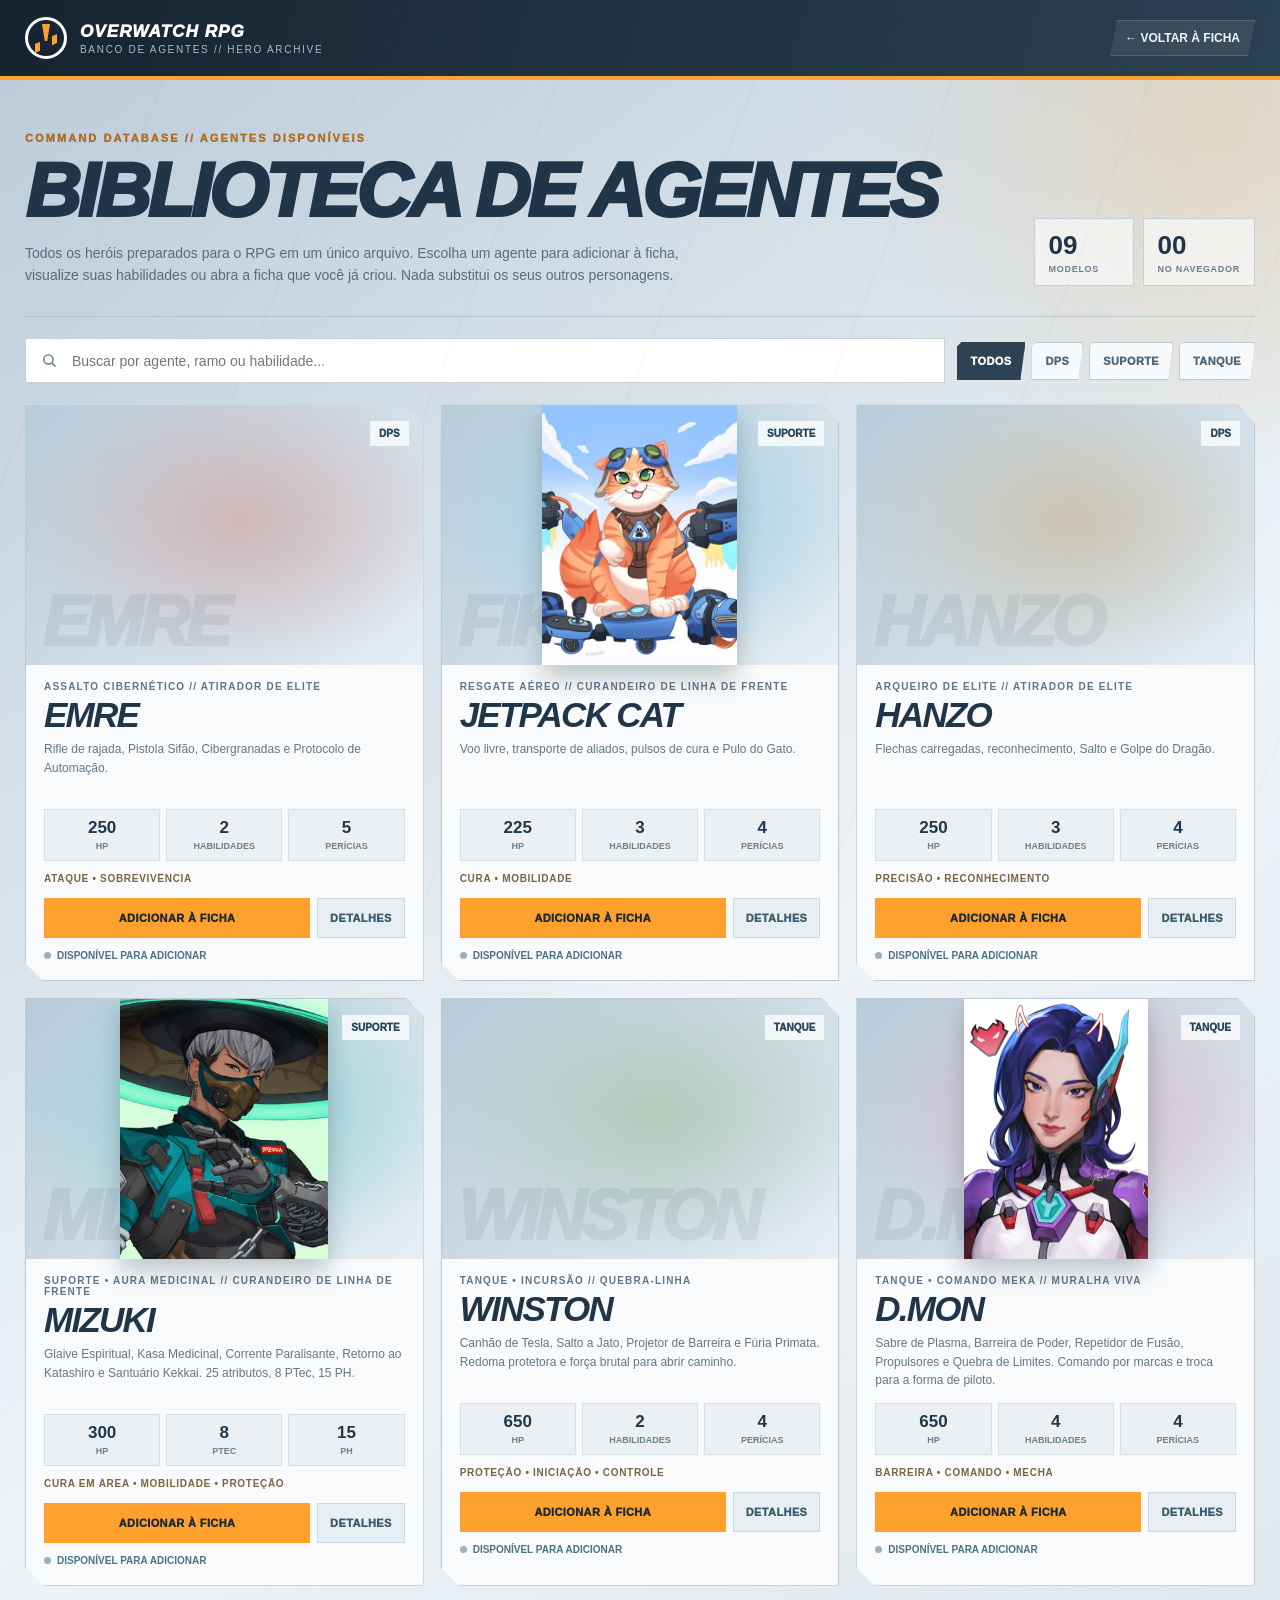
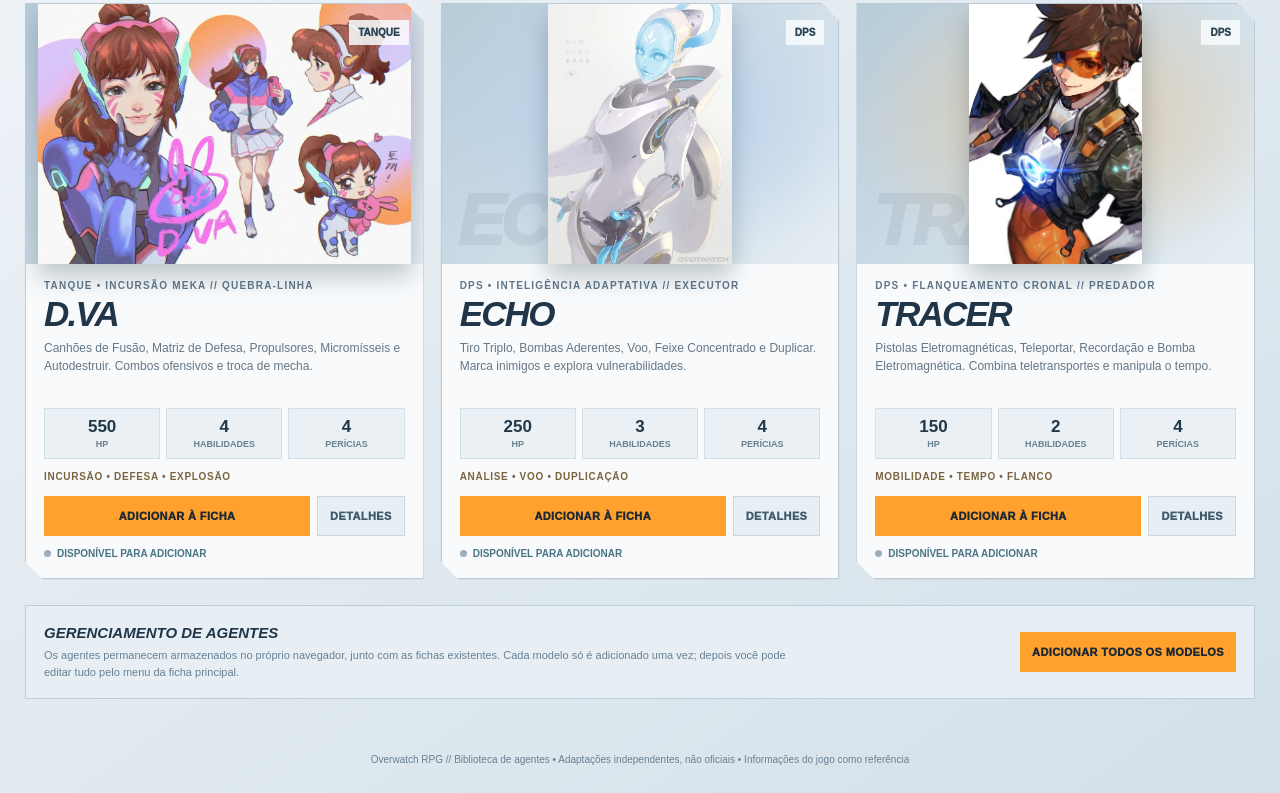
==== commit d11c23d5: "Aplicar artes enviadas ao catálogo de Echo, D.Mon, D.Va e Tracer" ====
--- a/agentes.html
+++ b/agentes.html
@@ -140,7 +140,7 @@
 <script>
 "use strict";
 const KEY="overwatch_rpg_sheet_v1";
-const TEMPLATES=[{"id":"emre-sarioglu-rpg-template","_templateId":"emre-overwatch-rpg-2026-v1","name":"EMRE","role":"DPS","image":"https://blz-contentstack-images.akamaized.net/v3/assets/blt2477dcaf4ebd440c/blt3db2aaac9a964593/69817535f50df3108746940f/960_Emre.png","imageScale":1.2,"imageX":0,"imageY":0,"imageToolsCollapsed":true,"theme":{"followRole":false,"primary":"#c74e45","accent":"#ffaf43","background":"#bac8d2","background2":"#f5f5f5","surface":"#fbf9f8","surfaceAlt":"#e9edf0","header":"#252e3b","text":"#273642"},"attrs":{"life":4,"power":5,"precision":5,"dexterity":4,"resistance":2},"hpCurrent":250,"energyCurrent":0,"moveCurrent":20,"activeConditions":[],"passives":[{"id":"emre-pass-vitals","name":"Sinais Vitais Alterados","description":"Os implantes de Emre aceleram sua regeneração. Depois de passar 1 rodada inteira sem sofrer dano, ele recupera 30 HP no início da rodada seguinte, sem ultrapassar seu HP máximo. Essa recuperação não gera Energia."},{"id":"emre-pass-specialist","name":"Especialista — Recarga Rápida","description":"Ao eliminar um inimigo, Emre acelera seus sistemas de recarga. Até o final do próximo turno, pode recarregar o Rifle de Rajada Sintética uma vez como Ação Livre."}],"mechanics":{"attributeMap":{"life":"life","power":"power","precision":"precision","dexterity":"dexterity","resistance":"resistance"},"formulas":{"hp":{"useRoleBase":true,"base":0,"mult":50,"flat":0},"damage":{"mult":5,"flat":0},"reduction":{"mult":2,"flat":0},"movement":{"base":10,"mult":2.5,"flat":0},"dt":{"base":10,"mult":1,"flat":0},"energy":{"base":10,"flat":0}}},"specialResources":[{"id":"emre-ammo-frag","name":"Cibergranadas — Cargas","formulaType":"fixed","attr":"power","attr2":"resistance","multiplier":1,"base":2,"step":1,"current":2,"source":"Cibergranada","note":"2 cargas disponíveis. Uma carga é consumida por arremesso. Recuperação entre combates conforme as regras da campanha.","colorMode":"tech"},{"id":"emre-heat","name":"Calor — Pistola Sifão","formulaType":"fixed","attr":"power","attr2":"resistance","multiplier":1,"base":100,"step":10,"current":0,"source":"Pistola Sifão","note":"Cada disparo adiciona 10 de Calor. Ao alcançar 100, a Pistola Sifão se desativa. O Calor diminui enquanto Emre não dispara.","colorMode":"armor"}],"basicAttacks":[{"id":"emre-burst","name":"Rifle de Rajada Sintética","type":"Dano","action":"Ação Padrão","range":"Curto/Médio — até 24m","target":"1 inimigo","energyGain":1,"baseMode":"manual","baseValue":60,"bonusValue":0,"description":"Dispara uma rajada de três projéteis contra um inimigo. Faça 1 teste de ataque (1d20 + Precisão). Em caso de acerto, a rajada causa 60 de dano, antes da Redução de Dano do alvo.","notes":"Rajada de três projéteis; carregador de 36 tiros."},{"id":"emre-burst-ads","name":"Rifle de Rajada — Modo Mira","type":"Dano","action":"Ação Padrão","range":"Médio/Longo — até 35m","target":"1 inimigo visível","energyGain":1,"baseMode":"manual","baseValue":60,"bonusValue":0,"description":"Emre utiliza a mira de precisão do rifle para atingir inimigos distantes. Seus disparos causam 60 de dano e recebem +2 em Precisão contra alvos a médio ou longo alcance. Esse bônus não se aplica contra inimigos adjacentes.","notes":"A mira amplia o alcance efetivo e reduz a dispersão dos disparos."}],"abilities":[{"id":"emre-siphon","name":"Pistola Sifão","type":"Dano / Cura","action":"Ação Padrão","minCost":2,"spent":2,"energyGain":0,"amplifiable":false,"autoAmplify":false,"baseMode":"manual","baseValue":30,"range":"Curto — até 12m","target":"1 alvo + pequena explosão","duration":"2 rodadas","description":"Emre empunha a Pistola Sifão por 2 rodadas. Cada disparo causa 30 de dano e restaura HP igual a 60% do dano efetivamente causado, arredondado para baixo. Enquanto estiver equipada, Emre recebe +7m de Movimento e pode saltar obstáculos. Cada disparo gera 10 de Calor; ao atingir 100, o efeito se encerra.","amplification":"Esta habilidade não recebe amplificação por Energia."},{"id":"emre-frag","name":"Cibergranada","type":"Dano","action":"Ação Padrão","minCost":2,"spent":2,"energyGain":0,"amplifiable":true,"autoAmplify":true,"baseMode":"manual","baseValue":70,"range":"Médio — até 24m","target":"Explosão de 4m de raio","duration":"Instantânea","description":"Emre lança uma granada cibernética que ricocheteia e explode na área escolhida. Criaturas atingidas sofrem 70 de dano; um teste bem-sucedido de Destreza contra a DT da habilidade reduz o dano à metade. A explosão pode alcançar inimigos atrás de coberturas parciais. Consome 1 carga de Cibergranada.","amplification":"Para cada 1 Energia adicional investida, a explosão causa +15 de dano."}],"ultimate":{"name":"Protocolo de Automação","type":"Dano","action":"Ação Padrão","minCost":10,"spent":10,"energyGain":0,"amplifiable":false,"autoAmplify":false,"baseMode":"manual","baseValue":45,"range":"Médio / Área","target":"Alvos atingidos por projéteis explosivos","duration":"3 rodadas","description":"Emre ativa seu armamento autônomo por 3 rodadas, podendo voar livremente até seu Movimento Total e alternar entre dois disparos. Tiro Leve: causa 45 de dano ao alvo principal e 15 aos inimigos num raio de 2m. Tiro Pesado: causa 125 de dano direto e 40 em um raio de 3m; pode ser utilizado uma vez por rodada e causa dano a Emre se disparado perto demais. Durante o protocolo, Emre reduz em 40% o dano que recebe.","amplification":"Custo fixo de 10 Energia. Não recebe amplificação."},"proficiencies":[{"id":"emre-prof-tatica","name":"Tática e Planejamento Militar","rank":3},{"id":"emre-prof-arma","name":"Armamento de Assalto","rank":2},{"id":"emre-prof-infil","name":"Infiltração","rank":1},{"id":"emre-prof-cib","name":"Tecnologia Cibernética","rank":1},{"id":"emre-prof-perc","name":"Percepção","rank":1}],"profMax":8,"items":[{"id":"emre-item-rifle","name":"Rifle de Rajada Sintética","category":"Arma principal","qty":1,"equipped":true,"description":"Rifle cibernético de três disparos por rajada, com carregador de 36 tiros e mira para combate de longa distância."},{"id":"emre-item-pistol","name":"Pistola Sifão","category":"Arma / Dispositivo","qty":1,"equipped":true,"description":"Emre empunha a Pistola Sifão por 2 rodadas. Cada disparo causa 30 de dano e restaura HP igual a 60% do dano efetivamente causado, arredondado para baixo. Enquanto estiver equipada, Emre recebe +7m de Movimento e pode saltar obstáculos. Cada disparo gera 10 de Calor; ao atingir 100, o efeito se encerra.","amplification":"Esta habilidade não recebe amplificação por Energia."},{"id":"emre-item-grenade","name":"Cibergranadas","category":"Explosivo","qty":2,"equipped":true,"description":"Dispositivos ricocheteantes que explodem após curto intervalo. Duas cargas acompanhadas pela barra especial."},{"id":"emre-item-cyborg","name":"Implantes Cibernéticos","category":"Aprimoramento","qty":1,"equipped":true,"description":"Sistemas de recuperação acelerada e armamento automático. Parte da identidade de Emre como ciborgue."},{"id":"emre-item-file","name":"Dossiê — Emre Sarıoğlu","category":"Arquivo","qty":1,"equipped":false,"description":"Nome: Emre Sarıoğlu. Idade: 44 anos. Aniversário: 8 de novembro. Naturalidade: Turquia. Bases: Istambul (anterior) e Roma (atual). Ex-agente da Overwatch, atualmente ligado à Talon. Militar brilhante, Emre utiliza aprimoramentos cibernéticos que ameaçam seu livre-arbítrio. Freja permanece uma de suas principais aliadas."}],"selectedPerks":[],"techAvailable":10,"techLimit":10,"perkSlotsLimit":5,"selectedTree":"Atirador de Elite","purchasedNodes":[],"phTotal":0,"page":"page1"},{"id":"jetpack-cat-rpg-template","_templateId":"jetpack-cat-overwatch-rpg-2026-v1","name":"JETPACK CAT","role":"Suporte","image":"https://n4nd0-hub.github.io/Overwatch-RPG/assets/jetpack-cat-fika.webp","imageScale":1,"imageX":0,"imageY":0,"imageToolsCollapsed":true,"theme":{"followRole":false,"primary":"#36a9d6","accent":"#f7a54a","background":"#bdd9e7","background2":"#f3f9fc","surface":"#fdfefe","surfaceAlt":"#e9f1f6","header":"#19415a","text":"#193447"},"attrs":{"life":2,"power":5,"precision":3,"dexterity":8,"resistance":2},"hpCurrent":225,"energyCurrent":0,"moveCurrent":30,"activeConditions":[],"passives":[{"id":"fika-pass-jetpack","name":"Mochila a Jato — Voo Permanente","description":"Fika pode voar livremente em qualquer direção e permanecer suspensa no ar. O voo normal utiliza seu Movimento Total de 30m por turno e não gasta Energia. Voo Veloz consome Combustível para acelerar. Enraizamento, congelamento ou atordoamento podem impedir suas manobras."},{"id":"fika-pass-tactician","name":"Estratégia — Reserva de Ultimate","description":"Fika administra sua reserva de poder para aproveitar oportunidades de suporte. Sempre que uma regra permitir armazenar Energia acima do limite comum, o excedente pode ser reservado para a próxima Ultimate. Sem esse efeito, sua Energia permanece limitada ao máximo normal de 10."}],"mechanics":{"attributeMap":{"life":"life","power":"power","precision":"precision","dexterity":"dexterity","resistance":"resistance"},"formulas":{"hp":{"useRoleBase":true,"base":0,"mult":50,"flat":25},"damage":{"mult":5,"flat":0},"reduction":{"mult":2,"flat":0},"movement":{"base":10,"mult":2.5,"flat":0},"dt":{"base":10,"mult":1,"flat":0},"energy":{"base":10,"flat":0}}},"specialResources":[{"id":"fika-fuel","name":"Combustível do Propulsor","formulaType":"fixed","attr":"dexterity","attr2":"power","multiplier":1,"base":100,"step":25,"current":100,"source":"Mochila a Jato / Voo Veloz","note":"Voo Veloz consome 25 pontos de Combustível. Fika recupera 25 por rodada sem acelerar ou 10 enquanto transporta um aliado. Máximo: 100.","colorMode":"tech"}],"basicAttacks":[{"id":"fika-paw-damage","name":"Projéteis Miauravilhosos — Dano","type":"Dano","action":"Ação Padrão","range":"Curto / Médio — até 24m","target":"1 inimigo","energyGain":0,"baseMode":"auto","baseValue":null,"bonusValue":0,"description":"Fika dispara uma salva de projéteis em formato de patinha. Faça um teste de ataque (1d20 + Precisão) contra a Defesa do inimigo. Se acertar, causa Poder × 5 de dano (25 com os atributos atuais), sujeito à Redução de Dano. A curta distância, recebe +2 em Precisão pela concentração dos projéteis.","notes":"Disparo espalhado de curto e médio alcance."},{"id":"fika-paw-heal","name":"Projéteis Miauravilhosos — Cura","type":"Cura","action":"Ação Padrão","range":"Curto / Médio — até 24m","target":"1 aliado","energyGain":1,"baseMode":"auto","baseValue":null,"bonusValue":0,"description":"Fika lança projéteis bióticos que restauram o HP de um aliado em sua linha de visão. O alvo recupera Poder × 5 de HP (25 com os atributos atuais). Ao curar um aliado, Fika gera 1 Energia, respeitando o limite de geração do Suporte.","notes":"Modo de cura dos mesmos projéteis utilizados no ataque ofensivo."}],"abilities":[{"id":"fika-fast-flight","name":"Voo Veloz","type":"Movimento","action":"Movimento","minCost":0,"spent":0,"energyGain":0,"amplifiable":false,"autoAmplify":false,"baseMode":"description","baseValue":null,"range":"Pessoal","target":"Você","duration":"Instantânea","description":"Fika acelera sua mochila a jato e se desloca até 12m adicionais em qualquer direção, sem provocar Ataques de Oportunidade. O impulso consome 25 pontos de Combustível e não gasta Energia. Seu voo normal continua disponível de acordo com o Movimento restante.","amplification":"Não recebe amplificação por Energia. Quando transporta um aliado, Fika recupera menos Combustível."},{"id":"fika-lifeline","name":"Cabo de Resgate","type":"Cura","action":"Ação Padrão & Livre para Manter","minCost":1,"spent":1,"energyGain":0,"amplifiable":false,"autoAmplify":false,"baseMode":"manual","baseValue":15,"range":"Curto — até 12m","target":"1 aliado voluntário","duration":"Até 3 rodadas","description":"Fika conecta um cabo a um aliado voluntário e pode transportá-lo consigo durante o voo, respeitando o espaço disponível. Enquanto o cabo permanecer conectado, o aliado recupera 15 HP no início do turno de Fika. Durante o transporte, Fika recebe +5m de Movimento, mas recupera menos Combustível. O efeito pode ser mantido por até 3 rodadas.","amplification":"Manter o cabo conectado não consome Energia adicional."},{"id":"fika-purr","name":"Ronrom","type":"Cura","action":"Ação Padrão","minCost":3,"spent":3,"energyGain":0,"amplifiable":true,"autoAmplify":true,"baseMode":"auto","baseValue":null,"range":"Área centrada em você — raio 9m","target":"Você e aliados na área","duration":"3 rodadas","description":"Fika emite pulsos de energia restauradora durante 3 rodadas. No início de cada turno de Fika, os aliados na área recuperam 25 HP; Fika recupera 15 HP por pulso. O primeiro pulso empurra inimigos adjacentes em 3m caso falhem em um teste de Resistência contra DT igual a 10 + Poder + Energia investida.","amplification":"Para cada 1 Energia adicional investida, a cura inicial de cada aliado aumenta em +15 HP."}],"ultimate":{"name":"Pulo do Gato","type":"CC","action":"Ação Padrão","minCost":10,"spent":10,"energyGain":0,"amplifiable":false,"autoAmplify":false,"baseMode":"manual","baseValue":40,"range":"Até 24m — mergulho","target":"Área de 6m + inimigo mais próximo","duration":"1 rodada de controle","description":"Fika mergulha contra o solo, atingindo todos os inimigos em um raio de 6m. Cada alvo realiza um teste de Resistência contra DT 25. Em caso de falha, sofre 40 de dano e fica Derrubado; em caso de sucesso, sofre metade do dano e não fica Derrubado. O inimigo mais próximo do centro que falhar também fica preso ao Cabo de Resgate por 1 rodada, podendo ser arrastado durante o movimento de Fika. Ao ativar a habilidade, Fika restaura todo o Combustível.","amplification":"Custo fixo de 10 Energia. Não recebe amplificação."},"proficiencies":[{"id":"fika-prof-acrob","name":"Acrobacia Aérea","rank":3},{"id":"fika-prof-perc","name":"Percepção Felina","rank":2},{"id":"fika-prof-resgate","name":"Resgate e Transporte","rank":2},{"id":"fika-prof-stealth","name":"Furtividade","rank":1}],"profMax":8,"items":[{"id":"fika-item-pack","name":"Mochila a Jato de Brigitte","category":"Dispositivo de voo","qty":1,"equipped":true,"description":"Propulsor que permite voo permanente, manobras aéreas e Voo Veloz. O Combustível possui barra própria no HUD."},{"id":"fika-item-bio","name":"Lançador de Projéteis Miauravilhosos","category":"Arma biótica","qty":1,"equipped":true,"description":"Lançador biótico capaz de ferir inimigos ou restaurar a vida de aliados com seus projéteis em forma de patinha."},{"id":"fika-item-lifeline","name":"Cabo de Resgate","category":"Dispositivo de suporte","qty":1,"equipped":true,"description":"Fika conecta um cabo a um aliado voluntário e pode transportá-lo consigo durante o voo, respeitando o espaço disponível. Enquanto o cabo permanecer conectado, o aliado recupera 15 HP no início do turno de Fika. Durante o transporte, Fika recebe +5m de Movimento, mas recupera menos Combustível. O efeito pode ser mantido por até 3 rodadas.","amplification":"Manter o cabo conectado não consome Energia adicional."},{"id":"fika-item-goggles","name":"Óculos de Piloto","category":"Equipamento pessoal","qty":1,"equipped":true,"description":"Óculos característicos de Fika, a Jetpack Cat, e parte de seu uniforme de voo."},{"id":"fika-item-lore","name":"Dossiê — Fika","category":"Arquivo","qty":1,"equipped":false,"description":"Nome: Fika, também chamada Jetpack Cat. Função: Suporte — Estratégia. Afiliação: Overwatch. Base: Observatório: Gibraltar. Brigitte Lindholm adotou Fika e desenvolveu seu equipamento de voo. Encontrada nas instalações de Gibraltar, a gata integrou-se à equipe após o ataque da Talon. Idade e aniversário desconhecidos."}],"selectedPerks":[],"techAvailable":10,"techLimit":10,"perkSlotsLimit":5,"selectedTree":"Curandeiro de Linha de Frente","purchasedNodes":[],"phTotal":0,"page":"page1"},{"id":"hanzo-shimada-rpg-template","_templateId":"hanzo-overwatch-rpg-2026-v1","name":"HANZO","role":"DPS","image":"https://vignette.wikia.nocookie.net/overwatch/images/e/ee/Hanzo_Portrait.png/revision/latest?cb=20160503193816&path-prefix=de","imageScale":1.12,"imageX":0,"imageY":0,"imageToolsCollapsed":true,"theme":{"followRole":false,"primary":"#c18a3f","accent":"#67c4d3","background":"#c8d2d8","background2":"#f5f7f8","surface":"#fbf9f5","surfaceAlt":"#ebece9","header":"#293643","text":"#253543"},"attrs":{"life":4,"power":5,"precision":6,"dexterity":4,"resistance":1},"hpCurrent":250,"energyCurrent":0,"moveCurrent":20,"activeConditions":[],"passives":[{"id":"hanzo-pass-climb","name":"Escalar — Agilidade dos Shimada","description":"Hanzo escala paredes e superfícies verticais sem auxílio de equipamentos. Sua distância de escalada é limitada pelo Movimento disponível. Superfícies especialmente difíceis podem exigir um teste de Destreza ou Acrobacia. Escalar não consome Energia."},{"id":"hanzo-pass-sharpshooter","name":"Artilharia — Acerto Crítico e Salto","description":"Sempre que Hanzo obtém um 20 natural em um ataque com o arco, seu próximo Salto, realizado até o final do turno seguinte, não consome Energia. Esse benefício só pode ser ativado uma vez por rodada."}],"mechanics":{"attributeMap":{"life":"life","power":"power","precision":"precision","dexterity":"dexterity","resistance":"resistance"},"formulas":{"hp":{"useRoleBase":true,"base":0,"mult":50,"flat":0},"damage":{"mult":5,"flat":0},"reduction":{"mult":2,"flat":0},"movement":{"base":10,"mult":2.5,"flat":0},"dt":{"base":10,"mult":1,"flat":0},"energy":{"base":10,"flat":0}}},"specialResources":[],"basicAttacks":[{"id":"hanzo-bow-quick","name":"Arco da Tempestade — Disparo Rápido","type":"Dano","action":"Ação Padrão","range":"Curto/Médio — até 24m","target":"1 inimigo","energyGain":1,"baseMode":"auto","baseValue":null,"bonusValue":0,"description":"Hanzo libera uma flecha de carga curta para pressionar inimigos enquanto se movimenta. Faça 1d20 + Precisão contra a Defesa do alvo. Em caso de acerto, causa Poder × 5 de dano (25 com os atributos atuais), sujeito à Redução de Dano.","notes":"Não necessita de recarga de carregador. Um ataque que cause dano gera 1 Energia."},{"id":"hanzo-bow-charged","name":"Arco da Tempestade — Flecha Carregada","type":"Dano","action":"Ação Padrão","range":"Médio/Longo — até 36m","target":"1 inimigo","energyGain":1,"baseMode":"manual","baseValue":75,"bonusValue":0,"description":"Hanzo concentra sua força em uma flecha de longo alcance. Faça 1d20 + Precisão contra a Defesa do alvo; em caso de acerto, causa 75 de dano antes da Redução. Se utilizou a ação Mirar na rodada anterior, recebe os benefícios dessa ação. Um 20 natural representa acerto crítico e dobra o dano.","notes":"Disparo de potência máxima, preparado para alcançar alvos distantes."}],"abilities":[{"id":"hanzo-storm-arrows","name":"Flechas da Tempestade","type":"Dano","action":"Ação Padrão","minCost":3,"spent":3,"energyGain":0,"amplifiable":true,"autoAmplify":true,"baseMode":"manual","baseValue":75,"range":"Médio — até 24m","target":"1 alvo (ou vários, dividindo os cinco projéteis)","duration":"Instantânea","description":"Hanzo dispara cinco flechas em rápida sucessão, capazes de ricochetear até duas vezes em superfícies rígidas. Cada flecha causa 15 de dano; se todas atingirem o mesmo alvo, o dano total é 75. É possível distribuir os disparos entre diferentes inimigos, realizando um teste de ataque para cada alvo escolhido. A Redução de Dano é aplicada uma vez ao total recebido por cada alvo. Ricochetes permitem atingir inimigos por ângulos difíceis, sem multiplicar o dano.","amplification":"Cada 1 Energia adicional aumenta o dano total da salva em +15, distribuídos entre as flechas escolhidas. A amplificação é aplicada uma única vez à salva."},{"id":"hanzo-sonic-arrow","name":"Flecha Sônica","type":"Utilidade","action":"Ação Padrão","minCost":2,"spent":2,"energyGain":0,"amplifiable":false,"autoAmplify":false,"baseMode":"description","baseValue":null,"range":"Médio/Longo — até 30m","target":"Área de 9m de raio a partir do impacto","duration":"2 rodadas","description":"Hanzo dispara uma flecha com sensor, revelando a posição dos inimigos em um raio de 9m do ponto de impacto por 2 rodadas, inclusive criaturas escondidas. Aliados informados sobre essas posições recebem +2 em testes de Percepção para localizar os inimigos revelados. A detecção não atravessa automaticamente coberturas físicas nem remove obstáculos.","amplification":"Não recebe amplificação por Energia."},{"id":"hanzo-lunge","name":"Salto — Impulso Aéreo","type":"Movimento","action":"Ação Livre","minCost":1,"spent":1,"energyGain":0,"amplifiable":true,"autoAmplify":false,"baseMode":"description","baseValue":null,"range":"Pessoal","target":"Você","duration":"Instantânea","description":"Hanzo executa um salto adicional no ar, deslocando-se até 8m na horizontal ou 6m na vertical sem provocar Ataques de Oportunidade durante o impulso. Esse deslocamento é adicional ao Movimento Total e pode permitir que ele deixe uma área de perigo.","amplification":"Para cada 1 Energia adicional, escolha entre +5m de deslocamento ou +5 em Destreza no teste de reação associado ao salto. Após um acerto crítico com o arco, o próximo Salto pode ser gratuito."}],"ultimate":{"name":"Golpe do Dragão","type":"Dano","action":"Ação Padrão","minCost":10,"spent":10,"energyGain":0,"amplifiable":false,"autoAmplify":false,"baseMode":"manual","baseValue":150,"range":"Linha reta — até 36m","target":"Corredor de 6m de largura atravessando obstáculos","duration":"2 rodadas","description":"Hanzo dispara uma flecha que invoca dois dragões espirituais, os quais avançam por uma linha de até 36m, com 6m de largura, atravessando obstáculos comuns. Inimigos alcançados fazem um teste de Destreza contra DT 25: na falha, sofrem 150 de dano; no sucesso, metade. Os que permanecerem na trajetória até o início do próximo turno sofrem mais 50 de dano, reduzidos à metade com um novo teste. Os dragões seguem seu caminho sem necessidade de linha de visão contínua.","amplification":"Custo fixo de 10 Energia. Não recebe amplificação."},"proficiencies":[{"id":"hanzo-prof-bow","name":"Arqueria Tradicional","rank":3},{"id":"hanzo-prof-perc","name":"Percepção","rank":2},{"id":"hanzo-prof-infil","name":"Furtividade e Infiltração","rank":2},{"id":"hanzo-prof-esc","name":"Acrobacia e Escalada","rank":1}],"profMax":8,"items":[{"id":"hanzo-item-stormbow","name":"Arco da Tempestade","category":"Arma principal","qty":1,"equipped":true,"description":"Arco assimétrico de alta tecnologia, capaz de tiros rápidos e flechas carregadas, adequado ao combate de precisão."},{"id":"hanzo-item-sonic","name":"Flechas Sônicas","category":"Munição especial","qty":1,"equipped":true,"description":"Flechas de reconhecimento que revelam inimigos próximos ao ponto de impacto. Cada uso consome a Energia da Flecha Sônica."},{"id":"hanzo-item-storm","name":"Flechas da Tempestade","category":"Munição especial","qty":1,"equipped":true,"description":"Conjunto de flechas que permite uma salva de cinco projéteis rápidos, capazes de ricochetear em superfícies."},{"id":"hanzo-item-quiver","name":"Aljava Shimada","category":"Equipamento","qty":1,"equipped":true,"description":"Aljava tradicional modificada para o arco tecnológico. Flechas comuns são consideradas abundantes, sem barra própria."},{"id":"hanzo-item-dossier","name":"Dossiê — Hanzo Shimada","category":"Arquivo","qty":1,"equipped":false,"description":"Nome completo: Hanzo Shimada (島田 半蔵). Função: DPS — Artilharia. Idade: 40 anos. Aniversário: 3 de novembro. Nacionalidade: japonesa. Bases conhecidas: Hanamura (antiga) e Kanazaka, Japão. Ex-herdeiro do clã Shimada e irmão mais velho de Genji Shimada, Hanzo abandonou o clã após o confronto que quase matou seu irmão. Desde então, percorre um caminho de honra e reparação."}],"selectedPerks":[],"techAvailable":10,"techLimit":10,"perkSlotsLimit":5,"selectedTree":"Atirador de Elite","purchasedNodes":[],"phTotal":0,"page":"page1"},{"id":"mizuki-overwatch-rpg-template","_templateId":"mizuki-overwatch-rpg-2026-v2","name":"MIZUKI","role":"Suporte","image":"assets/mizuki.jpg","imageScale":1,"imageX":0,"imageY":0,"imageToolsCollapsed":true,"theme":{"followRole":false,"primary":"#13a9a1","accent":"#d3b276","background":"#c7dfdc","background2":"#f1f6f4","surface":"#fcfdfb","surfaceAlt":"#e3efed","header":"#203e42","text":"#25413e"},"attrs":{"life":4,"power":6,"precision":5,"dexterity":5,"resistance":5},"hpCurrent":300,"energyCurrent":0,"moveCurrent":22.5,"activeConditions":[],"passives":[{"id":"mizuki-remedy-aura","name":"Aura Medicinal — Passiva","description":"Uma aura restauradora envolve Mizuki em um raio de 12m. No início de cada turno dele, todos os aliados dentro da área recuperam HP conforme a intensidade da Aura: 0–24 pontos, 10 HP; 25–49, 15 HP; 50–74, 20 HP; 75–99, 25 HP; 100 pontos, 30 HP. Mizuki recupera metade desse valor, arredondado para baixo. A Aura varia de 0 a 100. Aumenta em +15 ao acertar um inimigo com a Glaive, +10 por aliado curado pelo Kasa e +15 ao acertar a Corrente Paralisante. Se passar 1 rodada inteira sem causar dano nem curar aliados com habilidades, perde 15 pontos de Aura. A Aura não utiliza Energia."},{"id":"mizuki-survivor","name":"Sobrevivência — Passiva da Subfunção","description":"Após usar Retorno ao Katashiro, Mizuki recebe regeneração acelerada. Se não sofrer dano até o início de seu próximo turno, recupera 20 HP, respeitando o HP máximo. Essa recuperação não consome Energia nem pontos de Aura Medicinal."}],"mechanics":{"attributeMap":{"life":"life","power":"power","precision":"precision","dexterity":"dexterity","resistance":"resistance"},"formulas":{"hp":{"useRoleBase":true,"base":0,"mult":50,"flat":0},"damage":{"mult":5,"flat":0},"reduction":{"mult":2,"flat":0},"movement":{"base":10,"mult":2.5,"flat":0},"dt":{"base":10,"mult":1,"flat":0},"energy":{"base":10,"flat":0}}},"specialResources":[{"id":"mizuki-aura-meter","name":"Aura Medicinal","formulaType":"fixed","attr":"power","attr2":"life","multiplier":1,"base":100,"step":10,"current":0,"source":"Passiva — Cura em área","note":"Reserva espiritual de 0 a 100. Ganha 15 ao atingir um inimigo com a Glaive; 10 por aliado curado com o Kasa; 15 ao acertar a Corrente. Perde 15 ao passar uma rodada sem causar dano ou curar com habilidades. A cada turno, aliados a até 12m recuperam de 10 a 30 HP conforme a intensidade da Aura.","colorMode":"tech"},{"id":"mizuki-kasa-charges","name":"Kasa Medicinal — Cargas","formulaType":"fixed","attr":"power","attr2":"life","multiplier":1,"base":3,"step":1,"current":3,"source":"Kasa Medicinal","note":"Três cargas. Cada uso de Kasa Medicinal consome uma. Recupera uma carga a cada 2 rodadas. Enquanto houver ao menos uma carga, Mizuki recebe +2 em Defesa contra disparos direcionados à cabeça.","colorMode":"armor"}],"basicAttacks":[{"id":"mizuki-glaive","name":"Glaive Espiritual — Arremesso","type":"Dano","action":"Ação Padrão","range":"Curto/Médio — até 30m","target":"1 inimigo (ricochete opcional)","energyGain":1,"baseMode":"auto","baseValue":null,"bonusValue":0,"description":"Mizuki arremessa a Glaive Espiritual, uma lâmina giratória capaz de ricochetear em superfícies rígidas. Faça 1d20 + Precisão contra a Defesa do alvo. Em caso de acerto, causa Poder × 5 de dano imediato (30 com os atributos atuais) e mais 15 de dano no início do próximo turno do inimigo. A lâmina pode ricochetear uma vez para atingir um alvo fora da linha direta.","notes":"A Glaive gera 1 Energia ao atingir um inimigo. A Aura Medicinal é acumulada separadamente, conforme a passiva."},{"id":"mizuki-glaive-charged","name":"Glaive Espiritual — Arremesso Carregado","type":"Dano","action":"Ação Padrão","range":"Médio/Longo — até 40m","target":"Até 2 inimigos alinhados","energyGain":1,"baseMode":"manual","baseValue":45,"bonusValue":0,"description":"Mizuki concentra energia na Glaive e a arremessa com força suficiente para atravessar dois inimigos alinhados. Faça um teste de 1d20 + Precisão contra cada alvo. O primeiro sofre 45 de dano imediato e mais 20 no início do próximo turno; o segundo sofre 30 imediatamente e mais 10 no turno seguinte. A Redução de Dano é calculada separadamente para cada inimigo.","notes":"O disparo atravessa o primeiro alvo e continua em linha reta. Gera no máximo 1 Energia por uso."}],"abilities":[{"id":"mizuki-kasa","name":"Kasa Medicinal","type":"Cura","action":"Ação Padrão","minCost":1,"spent":1,"energyGain":0,"amplifiable":true,"autoAmplify":false,"baseMode":"manual","baseValue":60,"range":"Até 30m; ricochete entre aliados até 12m","target":"Até 3 aliados diferentes","duration":"Instantânea","description":"Mizuki lança o Kasa Medicinal para restaurar o HP de aliados em sequência. O primeiro aliado, a até 30m e em linha de visão, recupera 60 HP. O Kasa pode ricochetear até outros dois aliados distintos a até 12m do alvo anterior, curando 45 HP no segundo e 30 HP no terceiro. Cada ativação consome 1 Energia e 1 das 3 cargas. Uma carga é restaurada a cada 2 rodadas. Enquanto Mizuki possuir pelo menos 1 carga, recebe +2 em Defesa contra ataques direcionados especificamente à cabeça.","amplification":"Para cada 1 Energia adicional investida, a cura aumenta em +15 HP no primeiro aliado e +5 HP em cada um dos demais. Com o aprimoramento Regra de Três, o limite aumenta em 1 carga e cada ricochete cura +10 HP adicionais."},{"id":"mizuki-binding","name":"Corrente Paralisante","type":"CC","action":"Ação Padrão","minCost":2,"spent":2,"energyGain":0,"amplifiable":true,"autoAmplify":false,"baseMode":"manual","baseValue":40,"range":"Até 20m","target":"1 inimigo OU parede/superfície rígida","duration":"1 rodada de controle","description":"Mizuki lança uma corrente que pode atingir um inimigo ou prender-se a uma parede. Contra inimigo: faça 1d20 + Precisão; em caso de acerto, causa 40 de dano. O alvo realiza um teste de Resistência contra DT igual a 10 + Poder + Energia investida (DT 18 no custo-base). Na falha, tem seu Movimento reduzido à metade e não pode usar habilidades de deslocamento por 1 rodada. Contra parede: em vez de atacar, Mizuki prende a corrente à superfície e se puxa até 12m na direção do ponto de ancoragem. A corrente atinge apenas o primeiro alvo em sua trajetória.","amplification":"Para cada 1 Energia adicional investida, a DT da penalidade aumenta em +1 e, ao atingir um inimigo, a corrente causa +5 de dano."},{"id":"mizuki-katashiro","name":"Retorno ao Katashiro","type":"Movimento","action":"Ação Livre","minCost":2,"spent":2,"energyGain":0,"amplifiable":false,"autoAmplify":false,"baseMode":"description","baseValue":null,"range":"Pessoal; avanço de até 10m","target":"Você; aliados próximos ao boneco","duration":"Até 2 rodadas","description":"Mizuki avança até 10m sem provocar Ataques de Oportunidade, deixando um boneco de papel na posição de origem. Recebe +5m de Movimento Total até o início do próximo turno. O boneco permanece por 2 rodadas e restaura 15 HP de um aliado a até 3m dele no início de cada turno de Mizuki. Enquanto o boneco existir, Mizuki pode se teletransportar de volta até 3 vezes como Ação Livre, no máximo uma vez por turno. Cada retorno conserva a posição original do boneco e não consome Energia adicional.","amplification":"Não recebe amplificação por Energia. Com o aprimoramento Passo Ligeiro, aliados dentro da Aura Medicinal recebem aumento de Movimento enquanto o Katashiro estiver ativo."}],"ultimate":{"id":"mizuki-kekkai","name":"Santuário Kekkai","type":"Proteção","action":"Ação Padrão","minCost":10,"spent":10,"energyGain":0,"amplifiable":false,"autoAmplify":false,"baseMode":"manual","baseValue":75,"range":"Até 15m para posicionar o santuário","target":"Aliados dentro de área de 8m de raio","duration":"3 rodadas","description":"Mizuki ergue um santuário espiritual a até 15m de distância, formando uma área protetora de 8m de raio durante 3 rodadas. Aliados no santuário recuperam 75 HP imediatamente e mais 30 HP no início de cada turno de Mizuki, sem ultrapassar o HP máximo. A barreira absorve até 3 ataques de projétil por rodada que atravessem seus limites, tanto de fora para dentro quanto de dentro para fora. Ataques corpo a corpo e efeitos que não sejam projéteis atravessam a proteção. O santuário permanece fixo até o efeito acabar.","amplification":"Custo fixo de 10 Energia. Não recebe amplificação."},"proficiencies":[],"profMax":8,"items":[{"id":"mizuki-item-glaive","name":"Glaive Espiritual","category":"Arma principal","qty":1,"equipped":true,"description":"Lâmina espiritual giratória que ricocheteia em superfícies rígidas e inflige dano persistente. Um arremesso carregado atravessa inimigos alinhados."},{"id":"mizuki-item-kasa","name":"Kasa Medicinal","category":"Dispositivo de cura","qty":3,"equipped":true,"description":"Chapéu medicinal com três cargas. Ao ser lançado, ricocheteia entre aliados e restaura sua vida em sequência."},{"id":"mizuki-item-chain","name":"Corrente Paralisante","category":"Arma / Ferramenta","qty":1,"equipped":true,"description":"Mizuki lança uma corrente que pode atingir um inimigo ou prender-se a uma parede. Contra inimigo: faça 1d20 + Precisão; em caso de acerto, causa 40 de dano. O alvo realiza um teste de Resistência contra DT igual a 10 + Poder + Energia investida (DT 18 no custo-base). Na falha, tem seu Movimento reduzido à metade e não pode usar habilidades de deslocamento por 1 rodada. Contra parede: em vez de atacar, Mizuki prende a corrente à superfície e se puxa até 12m na direção do ponto de ancoragem. A corrente atinge apenas o primeiro alvo em sua trajetória.","amplification":"Para cada 1 Energia adicional investida, a DT da penalidade aumenta em +1 e, ao atingir um inimigo, a corrente causa +5 de dano."},{"id":"mizuki-item-katashiro","name":"Katashiro de Papel","category":"Dispositivo de mobilidade","qty":1,"equipped":true,"description":"Boneco de papel que marca a posição de retorno de Mizuki e emite pulsos de cura para aliados próximos."},{"id":"mizuki-doc","name":"Dossiê — Mizuki Kawano","category":"Arquivo","qty":1,"equipped":false,"description":"Nome: Mizuki Kawano. Função: Suporte — Sobrevivência. Idade: 22 anos. Aniversário: 9 de abril. Nacionalidade: japonesa. Bases: Tóquio (anterior) e Kanezaka (atual). Mizuki mantém ligações com o clã Hashimoto e se aproxima do grupo Yōkai. Progressão: Vida 4, Poder 6, Precisão 5, Destreza 5 e Resistência 5, totalizando 25 pontos de atributos. Possui 8 PTec disponíveis e 15 PH para desenvolver a trilha de Suporte. Ramo de especialização: Curandeiro de Linha de Frente. Aprimoramentos disponíveis para aquisição: Manancial, Alma Exposta, Regra de Três e Passo Ligeiro."}],"selectedPerks":[],"techAvailable":8,"techLimit":8,"perkSlotsLimit":5,"selectedTree":"Curandeiro de Linha de Frente","purchasedNodes":[],"phTotal":15,"page":"page1","_mizukiKitVersion":2},{"id":"winston-overwatch-rpg-template","_templateId":"winston-overwatch-rpg-2026-v1","name":"WINSTON","role":"Tanque","image":"https://blz-contentstack-images.akamaized.net/v3/assets/blt2477dcaf4ebd440c/bltf9557fb8c51d1c43/631a8aa4eef3ae0e03c74396/1600_Winston.jpg","imageScale":1.04,"imageX":0,"imageY":0,"imageToolsCollapsed":true,"theme":{"followRole":false,"primary":"#729e66","accent":"#e5af39","background":"#cad7d9","background2":"#f6f8f6","surface":"#fcfdfb","surfaceAlt":"#e8efeb","header":"#293d43","text":"#263e44"},"attrs":{"life":10,"power":4,"precision":2,"dexterity":2,"resistance":2},"hpCurrent":650,"energyCurrent":0,"moveCurrent":15,"activeConditions":[],"passives":[{"id":"winston-incursao","name":"Incursão — Regeneração Avançada","description":"Sempre que Winston utilizar Salto a Jato, seus sistemas de suporte vital ativam uma regeneração gradual. No início de cada um dos próximos 2 turnos, ele recupera 20 HP, sem ultrapassar seu HP máximo. Uma nova ativação reinicia a duração, mas não acumula a cura."}],"mechanics":{"attributeMap":{"life":"life","power":"power","precision":"precision","dexterity":"dexterity","resistance":"resistance"},"formulas":{"hp":{"useRoleBase":true,"base":0,"mult":50,"flat":0},"damage":{"mult":5,"flat":0},"reduction":{"mult":2,"flat":0},"movement":{"base":10,"mult":2.5,"flat":0},"dt":{"base":10,"mult":1,"flat":0},"energy":{"base":10,"flat":0}}},"specialResources":[{"id":"winston-barrier","name":"Integridade — Projetor de Barreira","formulaType":"attr_mult","attr":"power","attr2":"life","multiplier":50,"base":300,"step":50,"current":500,"source":"Projetor de Barreira","note":"A barreira possui 300 + (Poder × 50) HP, atualmente 500. Dano contra a redoma reduz primeiro esta reserva. A redoma dura até 2 rodadas ou até chegar a 0 HP. Ao criar outra barreira, sua integridade é restaurada ao máximo.","colorMode":"barrier"},{"id":"winston-primalhp","name":"Vida Extra — Fúria Primata","formulaType":"fixed","attr":"life","attr2":"resistance","multiplier":1,"base":250,"step":25,"current":0,"source":"Fúria Primata","note":"Ao ativar Fúria Primata, recebe 250 HP temporários. Todo dano recebido consome esta reserva antes de atingir o HP normal. A vida temporária restante desaparece após 3 rodadas; não é curada por efeitos comuns.","colorMode":"armor"}],"basicAttacks":[{"id":"winston-tesla-cone","name":"Canhão de Tesla — Descarga em Cone","type":"Dano","action":"Ação Padrão","range":"Cone frontal de 8m","target":"Até 3 inimigos no cone","energyGain":1,"baseMode":"manual","baseValue":35,"bonusValue":0,"description":"Winston libera arcos elétricos que atingem os inimigos próximos ao mesmo tempo. Faça 1d20 + Precisão contra a Defesa de cada inimigo no cone. Um alvo atingido sofre 35 de dano elétrico. A descarga alcança até 3 inimigos e gera 1 Energia caso cause dano a pelo menos um deles.","notes":"A eletricidade envolve alvos agrupados, mas não atravessa barreiras protetoras intactas."},{"id":"winston-tesla-focus","name":"Canhão de Tesla — Disparo Carregado","type":"Dano","action":"Ação Padrão","range":"Até 30m","target":"1 inimigo em linha de visão","energyGain":1,"baseMode":"manual","baseValue":60,"bonusValue":0,"description":"Winston concentra a carga do Canhão de Tesla em um único raio de longo alcance. Faça 1d20 + Precisão contra a Defesa do alvo. Em caso de acerto, o raio causa 60 de dano elétrico. Se atingir o inimigo, gera 1 Energia.","notes":"Disparo concentrado; não atinge os demais alvos próximos."},{"id":"winston-primal-fists","name":"Punhos Primatas — Fúria","type":"Dano","action":"Ação Padrão","range":"Corpo a corpo — até 2m","target":"1 inimigo","energyGain":0,"baseMode":"manual","baseValue":60,"bonusValue":0,"description":"Somente durante Fúria Primata. Winston desfere um golpe brutal que causa 60 de dano e empurra o alvo em 5m. O inimigo pode realizar um teste de Resistência contra DT 14 (10 + Poder) para reduzir o empurrão à metade. Se colidir com um obstáculo, sofre 15 de dano adicional.","notes":"Enquanto Fúria Primata estiver ativa, este golpe substitui os disparos do Canhão de Tesla."}],"abilities":[{"id":"winston-jump","name":"Salto a Jato","type":"Movimento","action":"Ação Livre","minCost":2,"spent":2,"energyGain":0,"amplifiable":true,"autoAmplify":false,"baseMode":"manual","baseValue":35,"range":"Salto de até 18m; segundo impulso de até 9m","target":"Você e inimigos na área de aterrissagem","duration":"Instantânea","description":"Winston aciona seus propulsores e salta até 18m, podendo atravessar obstáculos e alcançar terrenos elevados. Ao aterrissar, criaturas inimigas em um raio de 3m sofrem 35 de dano, reduzidos à metade com um teste de Destreza contra DT 16 (10 + Poder 4 + 2 Energia). Ainda durante o mesmo salto, Winston pode executar um segundo impulso de até 9m sem novo custo; essa aterrissagem causa 15 de dano em um raio de 2m. Os impulsos não provocam Ataques de Oportunidade.","amplification":"Cada 1 Energia adicional aumenta o alcance do primeiro salto em +4m e o dano de sua aterrissagem em +10. O segundo impulso permanece com metade do alcance do primeiro."},{"id":"winston-barrier-projector","name":"Projetor de Barreira","type":"Proteção","action":"Ação Padrão","minCost":3,"spent":3,"energyGain":0,"amplifiable":false,"autoAmplify":false,"baseMode":"description","baseValue":null,"range":"Pessoal ou lançamento até 12m","target":"Redoma de 5m de raio","duration":"2 rodadas ou até ser destruída","description":"Winston implanta um gerador que forma uma redoma protetora com 300 + (Poder × 50) HP, equivalente a 500 HP no estado atual. O gerador pode ser ativado aos seus pés ou arremessado até 12m, formando a redoma ao ser reativado ou no início do turno seguinte. Projéteis que cruzam o limite são absorvidos pela barreira e reduzem sua integridade. Aliados e inimigos podem atravessá-la livremente; golpes corpo a corpo não são bloqueados. Só pode existir uma barreira ativa por vez.","amplification":"Não recebe amplificação por Energia. Uma nova barreira substitui a anterior."}],"ultimate":{"id":"winston-primal-rage","name":"Fúria Primata","type":"Buff","action":"Ação Padrão","minCost":10,"spent":10,"energyGain":0,"amplifiable":false,"autoAmplify":false,"baseMode":"description","baseValue":null,"range":"Pessoal","target":"Você","duration":"3 rodadas","description":"Winston libera toda sua força, ganhando imediatamente 250 HP temporários durante 3 rodadas. Os ataques do Canhão de Tesla ficam indisponíveis: ele só pode utilizar Punhos Primatas e Salto a Jato. Seus socos causam 60 de dano e empurram os inimigos em 5m; uma colisão causa mais 15 de dano. Durante a Fúria, Winston pode usar Salto a Jato uma vez por rodada sem gastar Energia, escolhendo entre o salto inicial e seu impulso adicional. Todo dano recebido consome primeiro os HP temporários. Ao término da habilidade, a vida temporária restante desaparece.","amplification":"Custo fixo de 10 Energia. A duração e a vida temporária não são ampliadas por Energia adicional."},"proficiencies":[{"id":"winston-prof-engineering","name":"Engenharia Avançada","rank":3},{"id":"winston-prof-science","name":"Pesquisa Científica","rank":2},{"id":"winston-prof-tech","name":"Tecnologia Experimental","rank":2},{"id":"winston-prof-mobility","name":"Manobras de Propulsão","rank":1}],"profMax":8,"items":[{"id":"winston-item-tesla","name":"Canhão de Tesla","category":"Arma principal","qty":1,"equipped":true,"description":"Arma elétrica capaz de liberar uma descarga em cone ou um disparo concentrado de longo alcance."},{"id":"winston-item-jump","name":"Salto a Jato","category":"Sistema de mobilidade","qty":1,"equipped":true,"description":"Propulsores acoplados à armadura que permitem saltos longos e um impulso aéreo adicional."},{"id":"winston-item-barrier","name":"Projetor de Barreira","category":"Dispositivo de proteção","qty":1,"equipped":true,"description":"Gerador de redoma energética com 500 HP de integridade e raio de 5m. Sua resistência cresce com o Poder de Winston."},{"id":"winston-item-lab","name":"Equipamento Científico","category":"Ferramentas","qty":1,"equipped":true,"description":"Ferramentas e analisadores portáteis para manutenção da armadura, análise de dispositivos e trabalho de laboratório."},{"id":"winston-item-profile","name":"Dossiê — Winston","category":"Arquivo","qty":1,"equipped":false,"description":"Nome: Winston. Função: Tanque — Incursão. Idade: 31 anos. Aniversário: 6 de junho. Local de origem: Colônia Lunar Horizon. Base atual: Observatório: Gibraltar. Cientista geneticamente aprimorado, Winston domina sistemas avançados de energia e propulsão. Inspirado por seu mentor, Dr. Harold Winston, dedicou-se a proteger a humanidade e a reunir os antigos agentes da Overwatch."}],"selectedPerks":[],"techAvailable":10,"techLimit":10,"perkSlotsLimit":5,"selectedTree":"Quebra-Linha","purchasedNodes":[],"phTotal":0,"page":"page1"},{"id":"dmon-mecha-rpg","_templateId":"dmon-mecha-rpg-2026-v1","name":"D.MON","role":"Tanque","image":"https://pbs.twimg.com/media/HPIgl0XXkAAGKcI.jpg","imageScale":1,"imageX":0,"imageY":0,"imageToolsCollapsed":true,"theme":{"followRole":false,"primary":"#cb5675","accent":"#50d8a9","background":"#c7d7e0","background2":"#f2f7f9","surface":"#fbfdfe","surfaceAlt":"#e8eff3","header":"#283844","text":"#21394a"},"attrs":{"life":10,"power":6,"precision":2,"dexterity":3,"resistance":4},"hpCurrent":650,"energyCurrent":0,"moveCurrent":17.5,"activeConditions":[],"passives":[{"id":"dmon-eject","name":"Ejetar! — Protocolo de Sobrevivência","description":"Quando a integridade do mecha chega a 0 HP, D.Mon é ejetada para uma posição adjacente livre, sem sofrer dano durante a ejeção. Na forma de piloto, mantém até 150 HP próprios, perde acesso a Sabre de Plasma, Barreira de Poder, Propulsores e Repetidor de Fusão do mecha; utiliza apenas o Repetidor de Fusão Portátil e Chamar Mecha. A derrota ocorre se a piloto chegar a 0 HP. Ao reconstituir o mecha, ele retorna com HP máximo e D.Mon volta a pilotá-lo."},{"id":"dmon-resolve","name":"Resistência Inabalável","description":"D.Mon reduz em 2m qualquer empurrão que sofreria (mínimo 0m) e recebe +2 em testes de Resistência contra efeitos de lentidão enquanto pilota o mecha."},{"id":"dmon-command","name":"Formação MEKA — Passiva Especial","description":"Sempre que Barreira de Poder impedir pelo menos 30 de dano que seria causado a um aliado a até 5m, D.Mon ganha 1 Marca de Comando (máximo 3; no máximo 1 marca por rodada). Ao usar Ataque Arrebatador, pode consumir até 3 marcas: cada marca concede +10 de dano ao ataque e restaura 20 pontos da Barreira de Poder após o impacto. Marcas não utilizadas desaparecem ao final da cena. Mesmo sem barreira íntegra, as marcas acumuladas podem ser usadas no próximo Ataque Arrebatador."}],"mechanics":{"attributeMap":{"life":"life","power":"power","precision":"precision","dexterity":"dexterity","resistance":"resistance"},"formulas":{"hp":{"useRoleBase":true,"base":0,"mult":50,"flat":0},"damage":{"mult":5,"flat":0},"reduction":{"mult":2,"flat":0},"movement":{"base":10,"mult":2.5,"flat":0},"dt":{"base":10,"mult":1,"flat":0},"energy":{"base":10,"flat":0}}},"specialResources":[{"id":"dmon-power-barrier","name":"Barreira de Poder","formulaType":"fixed","attr":"power","attr2":"life","multiplier":1,"base":650,"step":50,"current":650,"source":"Barreira de Poder","note":"Integridade 0–650. Recebe primeiro o dano dos projéteis interceptados. D.Mon pode absorver dano para proteger aliados; ao ser destruída, indisponível por 2 rodadas.","colorMode":"barrier"},{"id":"dmon-fuel","name":"Combustível — Propulsores","formulaType":"fixed","attr":"power","attr2":"life","multiplier":1,"base":100,"step":25,"current":100,"source":"Propulsores","note":"Cada impulso consome 25 pontos. Recupera 25 ao terminar rodada sem usar Propulsores.","colorMode":"tech"},{"id":"dmon-command-marks","name":"Marcas de Comando","formulaType":"fixed","attr":"power","attr2":"life","multiplier":1,"base":3,"step":1,"current":0,"source":"Passiva Formação MEKA","note":"Máximo 3. +1 por rodada quando Barreira de Poder impedir 30 ou mais de dano que atingiria aliado a até 5m. Cada marca gasta em Ataque Arrebatador acrescenta +10 de dano e restaura 20 de barreira.","colorMode":"tech"},{"id":"dmon-pilot-hp","name":"HP da Piloto","formulaType":"fixed","attr":"power","attr2":"life","multiplier":1,"base":150,"step":10,"current":150,"source":"Ejetar! / Chamar Mecha","note":"Ao perder o mecha, passe para a forma de piloto e use este HP separado; recupere o mecha com Chamar Mecha. Ajuste manualmente as barras ao trocar de forma.","colorMode":"heal"},{"id":"dmon-overhealth","name":"Vida Extra — Quebra de Limites","formulaType":"fixed","attr":"power","attr2":"life","multiplier":1,"base":400,"step":50,"current":0,"source":"Ultimate","note":"Ao ativar a Ultimate, conceda 200 + 50 HP por inimigo atingido (máximo 400). O dano consome estes pontos primeiro; o restante desaparece após 2 rodadas.","colorMode":"armor"}],"basicAttacks":[{"id":"dmon-plasma","name":"Sabre de Plasma","type":"Dano","action":"Ação Padrão","range":"Corpo a corpo — até 3m","target":"1 inimigo adjacente","energyGain":1,"baseMode":"manual","baseValue":55,"bonusValue":0,"description":"D.Mon corta um inimigo com o sabre energético do mecha. Faça 1d20 + Precisão contra a Defesa do alvo; em caso de acerto, causa 55 de dano de energia. O sabre atravessa barreiras de projéteis e pode atingir criaturas protegidas atrás de escudos que não bloqueiem golpes corpo a corpo.","notes":"Disponível apenas na forma de mecha."},{"id":"dmon-portable","name":"Repetidor de Fusão Portátil","type":"Dano","action":"Ação Padrão","range":"Curto/Médio — até 25m","target":"1 inimigo","energyGain":1,"baseMode":"manual","baseValue":30,"bonusValue":0,"description":"Na forma de piloto, D.Mon dispara uma rajada de sua metralhadora portátil. Faça 1d20 + Precisão; em caso de acerto, causa 30 de dano. Um acerto pode gerar 1 Energia para Chamar Mecha.","notes":"Disponível apenas fora do mecha."},{"id":"dmon-fusion","name":"Repetidor de Fusão — Rajada","type":"Dano","action":"Ação Padrão","range":"Médio — até 20m","target":"1 inimigo ou dois próximos","energyGain":1,"baseMode":"manual","baseValue":65,"bonusValue":0,"description":"D.Mon aciona o repetidor pesado acoplado ao mecha e descarrega uma rajada de projéteis. Faça 1d20 + Precisão; um inimigo atingido sofre 65 de dano. Se dividir o ataque entre dois alvos separados por até 3m, cada um sofre 35 de dano em caso de acerto.","notes":"Disponível apenas na forma de mecha."}],"abilities":[{"id":"dmon-barrier","name":"Barreira de Poder","type":"Proteção","action":"Reação","minCost":2,"spent":2,"energyGain":0,"amplifiable":false,"autoAmplify":false,"baseMode":"description","baseValue":null,"range":"Pessoal — frente do mecha","target":"Barreira frontal de 5m","duration":"Até o início do próximo turno","description":"D.Mon projeta uma barreira frontal com 650 HP que intercepta projéteis, habilidades à distância e disparos inimigos. O dano interceptado reduz a integridade da barreira. Enquanto a barreira estiver ativa, o Movimento de D.Mon é reduzido em 30%. Ela pode desativá-la a qualquer momento. Uma barreira destruída só pode ser reativada após 2 rodadas. Ataques de corpo a corpo atravessam a proteção; o restante de sua integridade é controlado na barra especial.","amplification":"A barreira não recebe amplificação. O dano absorvido pode gerar Marcas de Comando pela passiva."},{"id":"dmon-surging","name":"Ataque Arrebatador","type":"CC","action":"Ação Padrão","minCost":2,"spent":2,"energyGain":0,"amplifiable":true,"autoAmplify":false,"baseMode":"manual","baseValue":60,"range":"Investida frontal até 10m","target":"Inimigos na trajetória — faixa de 3m","duration":"Instantânea","description":"Com Barreira de Poder ativa, D.Mon dispara para a frente e golpeia os inimigos com toda a massa do mecha. Cada inimigo atingido sofre 60 de dano e realiza teste de Resistência contra DT 18 (10 + Poder + 2 Energia). Na falha, é empurrado 5m; no sucesso, é empurrado 2m. O ataque encerra a proteção frontal até a próxima ativação. Marcas de Comando podem ser consumidas para intensificar o dano e restaurar a barreira.","amplification":"Cada Energia adicional aumenta em +10 o dano e em +1 a DT. Cada Marca de Comando gasta acrescenta outros +10 ao dano e restaura 20 HP da barreira."},{"id":"dmon-prop","name":"Propulsores","type":"Movimento","action":"Ação Livre","minCost":0,"spent":0,"energyGain":0,"amplifiable":false,"autoAmplify":false,"baseMode":"description","baseValue":null,"range":"Pessoal — até 12m horizontais","target":"Você","duration":"Instantânea","description":"D.Mon acelera em uma direção horizontal, avançando até 12m sem provocar Ataques de Oportunidade. Consome 25 pontos de Combustível e pode atravessar o espaço ocupado por inimigos. Recupera 25 de Combustível ao final de uma rodada na qual não usa Propulsores. O impulso não permite voo vertical.","amplification":"Não consome Energia. Pode ser combinado com Barreira de Poder ou Sabre de Plasma."},{"id":"dmon-call","name":"Chamar Mecha","type":"Utilidade","action":"Ação Padrão","minCost":4,"spent":4,"energyGain":0,"amplifiable":false,"autoAmplify":false,"baseMode":"description","baseValue":null,"range":"Pessoal","target":"Você","duration":"Instantânea","description":"Na forma de piloto, D.Mon chama as partes dispersas do mecha Beast e o reconstrói ao seu redor. O mecha retorna com o HP máximo de D.Mon; a barra de Barreira de Poder e o Combustível são restaurados. A piloto deixa de usar o Repetidor Portátil e retoma o Sabre de Plasma e as habilidades do mecha. Esta habilidade não pode ser usada enquanto D.Mon ainda estiver pilotando Beast.","amplification":"Custo fixo de 4 Energia. Pode ser ativada somente na forma de piloto."}],"ultimate":{"id":"dmon-limit","name":"Quebra de Limites","type":"Buff","action":"Ação Padrão","minCost":10,"spent":10,"energyGain":0,"amplifiable":false,"autoAmplify":false,"baseMode":"manual","baseValue":130,"range":"Semicírculo frontal de 12m","target":"Até 4 inimigos","duration":"2 rodadas","description":"D.Mon desfere um amplo corte com o Sabre de Plasma. Inimigos no arco sofrem 130 de dano e ficam Expostos por 2 rodadas, recebendo +25% do dano causado por qualquer fonte. D.Mon recebe imediatamente 200 HP temporários mais 50 HP temporários por inimigo atingido (máximo 400). Estes pontos são perdidos antes do HP normal e desaparecem após 2 rodadas. Atualize a barra Vida Extra — Quebra de Limites com o total obtido.","amplification":"Custo fixo de 10 Energia. Os efeitos não acumulam com outra ativação de Quebra de Limites."},"proficiencies":[{"id":"dmon-tactics","name":"Comando de Esquadrão","rank":3},{"id":"dmon-piloting","name":"Pilotagem MEKA","rank":2},{"id":"dmon-def","name":"Defesa e Interceptação","rank":2},{"id":"dmon-war","name":"Estratégia de Combate","rank":1}],"profMax":8,"items":[{"id":"dmon-item-beast","name":"Beast — Mecha de Combate","category":"Equipamento","qty":1,"equipped":true,"description":"Mecha blindado de D.Mon com Sabre de Plasma, Barreira de Poder, Repetidor de Fusão e propulsores horizontais."},{"id":"dmon-item-saber","name":"Sabre de Plasma","category":"Arma","qty":1,"equipped":true,"description":"Lâmina de energia para golpes velozes e Ataque Arrebatador."},{"id":"dmon-item-pistol","name":"Repetidor de Fusão Portátil","category":"Arma","qty":1,"equipped":true,"description":"Metralhadora da forma de piloto, usada enquanto Beast estiver destruído."},{"id":"dmon-item-file","name":"Dossiê — Yuna Lee","category":"Arquivo","qty":1,"equipped":false,"description":"Yuna Lee, conhecida como D.Mon, tem 28 anos e nasceu em 21 de abril. Foi jogadora profissional de e-sports e tornou-se líder do Esquadrão MEKA de Busan. Aliada de Hana Song (D.Va), comanda a proteção da Coreia do Sul contra ataques ômnicos."}],"selectedPerks":[],"techAvailable":8,"techLimit":8,"perkSlotsLimit":5,"selectedTree":"Muralha Viva","purchasedNodes":[],"phTotal":20,"page":"page1"},{"id":"dva-mecha-rpg","_templateId":"dva-mecha-rpg-2026-v1","name":"D.VA","role":"Tanque","image":"https://image.pngaaa.com/290/2273290-middle.png","imageScale":1,"imageX":0,"imageY":0,"imageToolsCollapsed":true,"theme":{"followRole":false,"primary":"#dc6aa4","accent":"#48b2e4","background":"#c7d7e0","background2":"#f2f7f9","surface":"#fbfdfe","surfaceAlt":"#e8eff3","header":"#2c3b4a","text":"#21394a"},"attrs":{"life":8,"power":5,"precision":3,"dexterity":6,"resistance":3},"hpCurrent":550,"energyCurrent":0,"moveCurrent":25,"activeConditions":[],"passives":[{"id":"dva-eject","name":"Ejetar! — Piloto MEKA","description":"Quando o HP do mecha cai a 0, D.Va é ejetada para um espaço adjacente livre sem sofrer dano durante a ejeção. A piloto possui 150 HP próprios, utiliza Pistola de Luz e Chamar Mecha e não pode usar Canhões de Fusão, Propulsores, Matriz de Defesa nem Micromísseis. Ao voltar ao mecha, recupera o HP máximo do mecha; a piloto é derrotada se seu próprio HP chegar a 0."},{"id":"dva-initiator","name":"Incursão — Recuperação em Movimento","description":"Após terminar o deslocamento dos Propulsores, D.Va recupera 15 HP no início do turno seguinte se não tiver sido ejetada. Essa regeneração não se acumula com novas ativações."},{"id":"dva-spotlight","name":"Jogada de Destaque — Passiva Especial","description":"Quando D.Va atinge ao menos um inimigo com Propulsores e, antes do fim do turno seguinte, acerta o mesmo alvo com Micromísseis, o combo causa +25 de dano. Se esse combo eliminar um inimigo, D.Va restaura 25 pontos da Matriz de Defesa e recebe +2 em Defesa até o início do próximo turno. Este bônus pode ocorrer uma vez por rodada e exige os dois golpes no mesmo alvo."}],"mechanics":{"attributeMap":{"life":"life","power":"power","precision":"precision","dexterity":"dexterity","resistance":"resistance"},"formulas":{"hp":{"useRoleBase":true,"base":0,"mult":50,"flat":0},"damage":{"mult":5,"flat":0},"reduction":{"mult":2,"flat":0},"movement":{"base":10,"mult":2.5,"flat":0},"dt":{"base":10,"mult":1,"flat":0},"energy":{"base":10,"flat":0}}},"specialResources":[{"id":"dva-matrix-gauge","name":"Matriz de Defesa — Reserva","formulaType":"fixed","attr":"power","attr2":"life","multiplier":1,"base":100,"step":25,"current":100,"source":"Matriz de Defesa","note":"Cada ativação consome 25 e pode interceptar 90 de dano de projéteis. Recupera 25 após uma rodada sem uso. Máximo: 100.","colorMode":"tech"},{"id":"dva-pilot-hp","name":"HP da Piloto","formulaType":"fixed","attr":"power","attr2":"life","multiplier":1,"base":150,"step":10,"current":150,"source":"Ejetar! / Chamar Mecha","note":"Enquanto D.Va estiver sem o mecha, utilize esta reserva própria de 150 HP. Ao retornar, recupere o HP máximo do mecha; danos na piloto não são transferidos automaticamente.","colorMode":"heal"}],"basicAttacks":[{"id":"dva-cannons","name":"Canhões de Fusão","type":"Dano","action":"Ação Padrão","range":"Curto — até 12m","target":"1 inimigo ou 2 adjacentes","energyGain":1,"baseMode":"manual","baseValue":50,"bonusValue":0,"description":"D.Va dispara seus dois canhões automáticos de dispersão. Faça 1d20 + Precisão contra a Defesa de cada alvo escolhido. Um alvo único recebe 50 de dano; se dividir a rajada entre dois inimigos separados por até 3m, cada um recebe 30 de dano. D.Va pode continuar usando o Movimento normal enquanto atira.","notes":"Disponível apenas no mecha."},{"id":"dva-lightgun","name":"Pistola de Luz — Piloto","type":"Dano","action":"Ação Padrão","range":"Curto/Médio — até 20m","target":"1 inimigo","energyGain":1,"baseMode":"manual","baseValue":30,"bonusValue":0,"description":"Fora do mecha, D.Va usa a Pistola de Luz automática. Faça 1d20 + Precisão; o alvo atingido sofre 30 de dano. Um acerto gera 1 Energia para reativar Chamar Mecha.","notes":"Disponível apenas na forma de piloto."}],"abilities":[{"id":"dva-boosters","name":"Propulsores","type":"Movimento","action":"Ação Livre","minCost":2,"spent":2,"energyGain":0,"amplifiable":true,"autoAmplify":false,"baseMode":"description","baseValue":null,"range":"Pessoal — voo de até 20m","target":"Você e inimigo atingido","duration":"Instantânea","description":"D.Va acelera em qualquer direção por até 20m, passando por cima de terreno e obstáculos. Uma criatura atravessada pelo mecha sofre 25 de dano e é empurrada 3m; um teste de Destreza contra DT 17 permite evitar o impacto. Durante o impulso, D.Va não provoca Ataques de Oportunidade. Atingir um inimigo prepara a Jogada de Destaque.","amplification":"Cada Energia adicional acrescenta +5m ao alcance e +5 ao dano da colisão."},{"id":"dva-matrix","name":"Matriz de Defesa","type":"Proteção","action":"Reação","minCost":0,"spent":0,"energyGain":0,"amplifiable":false,"autoAmplify":false,"baseMode":"description","baseValue":null,"range":"Cone frontal de 10m","target":"Projéteis que atravessam a matriz","duration":"Até o início do próximo turno","description":"D.Va ativa uma matriz frontal que intercepta tiros, foguetes, granadas e outros projéteis. Cada ativação consome 25 pontos da reserva de Matriz de Defesa e absorve até 90 de dano de projéteis durante a rodada. Se o dano ultrapassar esse valor, o excedente atravessa a proteção. A matriz não impede golpes corpo a corpo, armas de feixe ou efeitos no chão. Recupera 25 pontos de Matriz após uma rodada sem utilizá-la.","amplification":"Utiliza sua própria reserva de Matriz de Defesa e não consome Energia comum."},{"id":"dva-missiles","name":"Micromísseis","type":"Dano","action":"Ação Padrão","minCost":3,"spent":3,"energyGain":0,"amplifiable":true,"autoAmplify":false,"baseMode":"manual","baseValue":75,"range":"Médio — até 24m","target":"1 inimigo; explosão de 2m","duration":"Instantânea","description":"D.Va lança uma sequência de foguetes explosivos contra um inimigo. Faça 1d20 + Precisão contra a Defesa. O alvo recebe 75 de dano, enquanto outras criaturas a até 2m recebem 25 de dano. O combo Jogada de Destaque acrescenta +25 de dano ao alvo principal quando ele foi atingido pelos Propulsores.","amplification":"Cada Energia adicional aumenta o dano direto em +15, sem ampliar a área."},{"id":"dva-call","name":"Chamar Mecha","type":"Utilidade","action":"Ação Padrão","minCost":4,"spent":4,"energyGain":0,"amplifiable":false,"autoAmplify":false,"baseMode":"description","baseValue":null,"range":"Pessoal","target":"Você; área de pouso 2m","duration":"Instantânea","description":"Na forma de piloto, D.Va invoca um novo mecha e salta para seu interior. O mecha retorna com HP máximo e as reservas de Matriz de Defesa são restauradas. Inimigos na área de chegada, com 2m de raio, sofrem 35 de dano e podem evitar o impacto com um teste de Destreza contra DT 15. A piloto deixa de usar a Pistola de Luz e recupera as habilidades do mecha.","amplification":"Custo fixo de 4 Energia, disponível apenas na forma de piloto."}],"ultimate":{"id":"dva-self-destruct","name":"Autodestruir","type":"Dano","action":"Ação Padrão","minCost":10,"spent":10,"energyGain":0,"amplifiable":false,"autoAmplify":false,"baseMode":"manual","baseValue":180,"range":"Raio de 12m ao redor do mecha","target":"Inimigos na explosão","duration":"Detona no início do próximo turno","description":"D.Va ejeta-se e sobrecarrega seu mecha. No início do próximo turno, o mecha explode e causa 180 de dano a inimigos num raio de 12m; um teste de Destreza contra DT 25 reduz o dano à metade. Cobertura sólida interrompe a explosão. D.Va fica na forma de piloto com sua reserva de 150 HP; após a detonação, pode usar Chamar Mecha com custo reduzido de 2 Energia uma única vez. O mecha destruído não pode absorver novos danos.","amplification":"Custo fixo de 10 Energia. A explosão não recebe amplificação."},"proficiencies":[{"id":"dva-pilot","name":"Pilotagem de Combate","rank":3},{"id":"dva-mobility","name":"Manobras Aéreas","rank":2},{"id":"dva-gaming","name":"Reflexos Competitivos","rank":2},{"id":"dva-tech","name":"Tecnologia MEKA","rank":1}],"profMax":8,"items":[{"id":"dva-item-tokki","name":"Tokki — Mecha MEKA","category":"Equipamento","qty":1,"equipped":true,"description":"Mecha de combate equipado com dois Canhões de Fusão, propulsores, Matriz de Defesa e lança-mísseis."},{"id":"dva-item-pistol","name":"Pistola de Luz","category":"Arma","qty":1,"equipped":true,"description":"Pistola automática utilizada quando D.Va está fora do mecha."},{"id":"dva-item-matrix","name":"Matriz de Defesa","category":"Dispositivo","qty":1,"equipped":true,"description":"Sistema frontal de interceptação de projéteis, com reserva energética própria."},{"id":"dva-item-profile","name":"Dossiê — Hana Song","category":"Arquivo","qty":1,"equipped":false,"description":"Hana Song, conhecida como D.Va, tem 21 anos e nasceu em 22 de junho. Ex-jogadora profissional, tornou-se piloto do Esquadrão MEKA de Busan e integrou operações da Overwatch no Observatório: Gibraltar. É amiga e antiga companheira de competição de Yuna Lee (D.Mon)."}],"selectedPerks":[],"techAvailable":8,"techLimit":8,"perkSlotsLimit":5,"selectedTree":"Quebra-Linha","purchasedNodes":[],"phTotal":20,"page":"page1"},{"id":"echo-rpg","_templateId":"echo-rpg-2026-v1","name":"ECHO","role":"DPS","image":"https://image.pngaaa.com/689/5992689-middle.png","imageScale":1,"imageX":0,"imageY":0,"imageToolsCollapsed":true,"theme":{"followRole":false,"primary":"#7d9de3","accent":"#59d6e4","background":"#c7d7e0","background2":"#f2f7f9","surface":"#fbfdfe","surfaceAlt":"#e8eff3","header":"#293e58","text":"#21394a"},"attrs":{"life":4,"power":7,"precision":6,"dexterity":6,"resistance":2},"hpCurrent":250,"energyCurrent":0,"moveCurrent":25,"activeConditions":[],"passives":[{"id":"echo-glide","name":"Planar — Sustentação Aérea","description":"Echo pode planar em qualquer direção enquanto cai, reduzindo sua velocidade de descida e ignorando dano de queda comum. Durante a planagem, pode se deslocar até metade de seu Movimento Total sem gastar Energia. Essa movimentação não substitui o impulso de Voo."},{"id":"echo-recon","name":"Reconhecimento — Alvo Vulnerável","description":"Ao causar dano a um inimigo com 50% ou menos de seu HP máximo, Echo revela sua posição para aliados a até 30m até o fim do próximo turno. Alvos revelados não se tornam automaticamente visíveis através de paredes."},{"id":"echo-adapt","name":"Algoritmo Evolutivo — Passiva Especial","description":"Quando Echo atinge o mesmo alvo com DUAS habilidades ofensivas diferentes antes do fim de seu turno seguinte, ela completa uma Análise e marca esse alvo por 2 rodadas (máximo 1 alvo analisado por vez). Contra o alvo analisado, recebe +2 em Precisão e seu Feixe Concentrado causa +20 de dano adicional uma vez por rodada. A Análise é perdida caso Echo escolha outro alvo para analisar. As Marcas de Análise, de 0 a 2, podem ser anotadas na barra especial."}],"mechanics":{"attributeMap":{"life":"life","power":"power","precision":"precision","dexterity":"dexterity","resistance":"resistance"},"formulas":{"hp":{"useRoleBase":true,"base":0,"mult":50,"flat":0},"damage":{"mult":5,"flat":0},"reduction":{"mult":2,"flat":0},"movement":{"base":10,"mult":2.5,"flat":0},"dt":{"base":10,"mult":1,"flat":0},"energy":{"base":10,"flat":0}}},"specialResources":[{"id":"echo-analysis","name":"Marcas de Análise","formulaType":"fixed","attr":"power","attr2":"life","multiplier":1,"base":2,"step":1,"current":0,"source":"Algoritmo Evolutivo","note":"Marque 1 quando acertar um inimigo com uma habilidade ofensiva; 2 ao acertar o mesmo alvo com outra habilidade antes do fim do turno seguinte. Ao chegar a 2, ele fica Analisado por 2 rodadas: +2 Precisão e +20 de dano de Feixe Concentrado uma vez por rodada.","colorMode":"tech"}],"basicAttacks":[{"id":"echo-trishot","name":"Tiro Triplo","type":"Dano","action":"Ação Padrão","range":"Médio — até 24m","target":"1 inimigo ou até 3 próximos","energyGain":1,"baseMode":"manual","baseValue":45,"bonusValue":0,"description":"Echo lança três projéteis de energia em formação triangular. Faça 1d20 + Precisão; contra um único inimigo, o ataque causa 45 de dano. É possível distribuir a salva entre até 3 inimigos separados por até 4m, causando 20 de dano a cada um atingido.","notes":"Os três projéteis são parte de um único ataque básico."}],"abilities":[{"id":"echo-stickies","name":"Bombas Aderentes","type":"Dano","action":"Ação Padrão","minCost":3,"spent":3,"energyGain":0,"amplifiable":true,"autoAmplify":false,"baseMode":"manual","baseValue":70,"range":"Até 25m","target":"Área de 3m ao redor do impacto","duration":"Explodem no início do próximo turno","description":"Echo dispara várias bombas luminosas que aderem ao solo, às paredes e aos inimigos. Quando detonam, causam 70 de dano ao alvo principal e 35 aos inimigos a até 3m; um teste de Destreza contra DT 20 reduz o dano da explosão à metade. Bombas aderidas a um alvo acompanham seus movimentos até a detonação.","amplification":"Cada 1 Energia adicional aumenta em +15 o dano do alvo principal e +5 o dano em área."},{"id":"echo-flight","name":"Voo","type":"Movimento","action":"Ação Livre","minCost":2,"spent":2,"energyGain":0,"amplifiable":true,"autoAmplify":false,"baseMode":"description","baseValue":null,"range":"Pessoal — impulso de 12m","target":"Você","duration":"2 rodadas","description":"Echo impulsiona-se até 12m em qualquer direção e passa a voar livremente durante 2 rodadas. Enquanto voa, utiliza seu Movimento Total para se deslocar no ar e pode atacar normalmente. Ao terminar o efeito, pode continuar descendo com Planar, sem sofrer dano de queda comum.","amplification":"Cada Energia adicional aumenta em +4m o impulso inicial. A duração continua sendo de 2 rodadas."},{"id":"echo-beam","name":"Feixe Concentrado","type":"Dano","action":"Ação Padrão & Livre para Manter","minCost":3,"spent":3,"energyGain":0,"amplifiable":true,"autoAmplify":false,"baseMode":"manual","baseValue":45,"range":"Até 16m","target":"1 inimigo ou dispositivo","duration":"Até 2 rodadas","description":"Echo canaliza um feixe de energia contra um único alvo em linha de visão. O feixe causa 45 de dano ao ser ativado e mais 45 no início do próximo turno se mantido. Quando o alvo estiver com 50% ou menos do HP máximo, cada pulso causa 90 de dano. Contra um alvo Analisado, acrescente +20 de dano uma vez por rodada. O feixe termina se Echo perder linha de visão ou ficar impedida de agir.","amplification":"Cada Energia adicional acrescenta +10 ao primeiro pulso e +10 ao pulso mantido, antes da duplicação contra alvos abaixo da metade do HP."}],"ultimate":{"id":"echo-duplicate","name":"Duplicar","type":"Buff","action":"Ação Padrão","minCost":10,"spent":10,"energyGain":0,"amplifiable":false,"autoAmplify":false,"baseMode":"description","baseValue":null,"range":"Até 24m","target":"1 herói visível","duration":"3 rodadas","description":"Echo escaneia um herói em sua linha de visão e reproduz sua aparência, armas e habilidades durante 3 rodadas. Escolha até 2 habilidades normais e 1 ataque básico do alvo; os efeitos usam os mesmos custos e limites do alvo, mas são calculados com os atributos da própria Echo, salvo indicação contrária do Mestre. A Echo mantém sua barra de HP; ao chegar a 0 HP durante a cópia, o efeito se encerra e ela retorna com 1 HP. A Ultimate original do alvo não é copiada. Quando Duplicar terminar, Echo recupera sua forma normal e perde os efeitos exclusivos da cópia.","amplification":"Custo fixo de 10 Energia. O alvo duplicado não impede Echo de usar a passiva Algoritmo Evolutivo após a transformação."},"proficiencies":[{"id":"echo-analyze","name":"Análise de Padrões","rank":3},{"id":"echo-fly","name":"Acrobacia Aérea","rank":2},{"id":"echo-prec","name":"Mira de Precisão","rank":2},{"id":"echo-protocol","name":"Protocolos de Combate","rank":1}],"profMax":8,"items":[{"id":"echo-item-tri","name":"Emissor de Tiro Triplo","category":"Arma","qty":1,"equipped":true,"description":"Sistema de três projéteis de energia disparados simultaneamente em formação triangular."},{"id":"echo-item-bombs","name":"Módulos de Bombas Aderentes","category":"Arma","qty":1,"equipped":true,"description":"Projetores de explosivos adesivos temporizados."},{"id":"echo-item-copy","name":"Núcleo de Duplicação","category":"Dispositivo","qty":1,"equipped":true,"description":"Núcleo de IA capaz de reproduzir habilidades observadas e adaptar seu comportamento de combate."},{"id":"echo-item-doc","name":"Dossiê — Echo","category":"Arquivo","qty":1,"equipped":false,"description":"Echo é uma inteligência artificial criada pela Dra. Mina Liao para a Overwatch. Suas operações começaram na Suíça e nos Estados Unidos; atualmente está ligada ao Observatório: Gibraltar. Seu repertório combina mobilidade aérea, análise de ameaças e duplicação de padrões de combate."}],"selectedPerks":[],"techAvailable":8,"techLimit":8,"perkSlotsLimit":5,"selectedTree":"Executor","purchasedNodes":[],"phTotal":20,"page":"page1"},{"id":"tracer-rpg","_templateId":"tracer-rpg-2026-v1","name":"TRACER","role":"DPS","image":"https://overwiki.ru/images/c/ca/%D0%A2%D1%80%D0%B5%D0%B9%D1%81%D0%B5%D1%80.png","imageScale":1,"imageX":0,"imageY":0,"imageToolsCollapsed":true,"theme":{"followRole":false,"primary":"#e68b2e","accent":"#57d6e3","background":"#c7d7e0","background2":"#f2f7f9","surface":"#fbfdfe","surfaceAlt":"#e8eff3","header":"#314154","text":"#21394a"},"attrs":{"life":2,"power":7,"precision":6,"dexterity":9,"resistance":1},"hpCurrent":150,"energyCurrent":0,"moveCurrent":32.5,"activeConditions":[],"passives":[{"id":"tracer-flank","name":"Flanqueamento — Sobrevivência Móvel","description":"Sempre que Tracer recuperar HP por meio de um kit médico, recebe +10 HP adicionais, sem ultrapassar seu máximo. Enquanto estiver fora do alcance corpo a corpo de todos os inimigos, recebe +1 em testes de Destreza contra efeitos em área."},{"id":"tracer-paradox","name":"Paradoxo Cronal — Passiva Especial","description":"Se Tracer usar pelo menos 2 cargas de Teleportar no mesmo turno, até o início do próximo turno recebe +2 em Defesa. O primeiro ataque de Pistolas Eletromagnéticas realizado após o segundo teleporte causa +20 de dano e não provoca Ataques de Oportunidade. Esse benefício ocorre somente uma vez por rodada. Recordação não devolve as cargas de Teleportar que já foram gastas."},{"id":"tracer-chronal-anchor","name":"Âncora Temporal — Registro de Recordação","description":"No início de cada turno, Tracer grava sua posição e HP na Âncora Temporal. Recordação restaura a posição e os pontos de HP registrados, sem ressuscitar Tracer após ela chegar a 0 HP. Atualize manualmente o valor registrado no recurso Registro Cronal — HP antes de sofrer novos danos."}],"mechanics":{"attributeMap":{"life":"life","power":"power","precision":"precision","dexterity":"dexterity","resistance":"resistance"},"formulas":{"hp":{"useRoleBase":true,"base":0,"mult":50,"flat":0},"damage":{"mult":5,"flat":0},"reduction":{"mult":2,"flat":0},"movement":{"base":10,"mult":2.5,"flat":0},"dt":{"base":10,"mult":1,"flat":0},"energy":{"base":10,"flat":0}}},"specialResources":[{"id":"tracer-blink-charges","name":"Teleportar — Cargas","formulaType":"fixed","attr":"power","attr2":"life","multiplier":1,"base":3,"step":1,"current":3,"source":"Teleportar","note":"3 cargas. Gaste 1 a cada teleporte de até 8m. Recupere 1 carga após terminar rodada sem usar Teleportar. Usar 2 cargas no mesmo turno ativa Paradoxo Cronal.","colorMode":"tech"},{"id":"tracer-recall-hp","name":"Registro Cronal — HP","formulaType":"fixed","attr":"power","attr2":"life","multiplier":1,"base":150,"step":10,"current":150,"source":"Âncora Temporal / Recordação","note":"Registre manualmente o HP de Tracer no início do turno, antes de sofrer dano. Recordação retorna a esse HP e posição; não restaura Energia nem cargas de Teleportar.","colorMode":"heal"}],"basicAttacks":[{"id":"tracer-pulse","name":"Pistolas Eletromagnéticas","type":"Dano","action":"Ação Padrão","range":"Curto — até 12m","target":"1 inimigo","energyGain":1,"baseMode":"manual","baseValue":50,"bonusValue":0,"description":"Tracer dispara uma sequência veloz de tiros com suas duas pistolas. Faça 1d20 + Precisão contra a Defesa do alvo. Em caso de acerto, causa 50 de dano. Caso Paradoxo Cronal esteja ativo, o primeiro disparo após o segundo Teleportar causa 70 de dano, e o bônus se encerra após o ataque.","notes":"Duas pistolas automáticas utilizadas como um único ataque básico."}],"abilities":[{"id":"tracer-blink","name":"Teleportar","type":"Movimento","action":"Ação Livre","minCost":0,"spent":0,"energyGain":0,"amplifiable":false,"autoAmplify":false,"baseMode":"description","baseValue":null,"range":"Pessoal — deslocamento de 8m","target":"Você","duration":"Instantânea","description":"Tracer desloca-se instantaneamente até 8m na direção escolhida, ignorando inimigos e espaços intermediários, mas não atravessando paredes sólidas. Cada uso consome uma das 3 cargas de Teleportar e não exige Energia comum. Recupera 1 carga ao final de cada rodada sem usar Teleportar. Se realizar dois teleportes no mesmo turno, ativa Paradoxo Cronal.","amplification":"Não consome Energia. Usa as cargas registradas no recurso Teleportar — Cargas."},{"id":"tracer-recall","name":"Recordação","type":"Cura","action":"Reação","minCost":3,"spent":3,"energyGain":0,"amplifiable":false,"autoAmplify":false,"baseMode":"description","baseValue":null,"range":"Pessoal","target":"Você","duration":"Instantânea","description":"Tracer reverte seu estado à Âncora Temporal registrada no início do turno anterior. Ela retorna à posição gravada e recupera exatamente o HP que possuía naquele momento, até o máximo normal. Condições negativas adquiridas após o registro são removidas. Recordação não devolve Energia nem cargas de Teleportar gastas, não recupera aliados e não funciona caso Tracer já tenha chegado a 0 HP. Use o Registro Cronal — HP para controlar o valor de retorno.","amplification":"Custo fixo de 3 Energia. Apenas posição, HP e condições adquiridas após o registro são revertidos."}],"ultimate":{"id":"tracer-pulsebomb","name":"Bomba Eletromagnética","type":"Dano","action":"Ação Padrão","minCost":10,"spent":10,"energyGain":0,"amplifiable":false,"autoAmplify":false,"baseMode":"manual","baseValue":160,"range":"Arremesso até 12m","target":"1 inimigo; explosão de 5m","duration":"Detona no início do próximo turno","description":"Tracer arremessa uma bomba adesiva que gruda no primeiro inimigo ou superfície atingida. No início do próximo turno, a bomba explode, causando 160 de dano ao alvo aderido e 80 de dano às criaturas num raio de 5m. Alvos na área realizam teste de Destreza contra DT 27 (10 + Poder + 10 Energia) para reduzir o dano recebido à metade. Tracer pode usar Teleportar depois de arremessar a bomba, desde que possua cargas.","amplification":"Custo fixo de 10 Energia. Não recebe amplificação."},"proficiencies":[{"id":"tracer-acro","name":"Acrobacia Cronal","rank":3},{"id":"tracer-react","name":"Reflexos de Combate","rank":2},{"id":"tracer-infil","name":"Infiltração","rank":2},{"id":"tracer-pilot","name":"Pilotagem","rank":1}],"profMax":8,"items":[{"id":"tracer-item-pistols","name":"Pistolas Eletromagnéticas","category":"Arma","qty":1,"equipped":true,"description":"Par de pistolas automáticas de tiro rápido e curto alcance."},{"id":"tracer-item-accelerator","name":"Acelerador Cronal","category":"Dispositivo","qty":1,"equipped":true,"description":"Dispositivo que ancora Tracer no fluxo temporal e permite seus teleportes e a Recordação."},{"id":"tracer-item-bomb","name":"Bomba Eletromagnética","category":"Explosivo","qty":1,"equipped":true,"description":"Carga adesiva de detonação retardada que acompanha o alvo atingido."},{"id":"tracer-item-file","name":"Dossiê — Lena Oxton","category":"Arquivo","qty":1,"equipped":false,"description":"Lena Oxton, codinome Tracer, tem 28 anos e nasceu em 17 de fevereiro. Natural de Londres, Inglaterra, é uma ex-piloto de testes e agente da Overwatch. O Acelerador Cronal, desenvolvido por Winston, estabiliza sua existência após um acidente temporal."}],"selectedPerks":[],"techAvailable":8,"techLimit":8,"perkSlotsLimit":5,"selectedTree":"Predador","purchasedNodes":[],"phTotal":20,"page":"page1"}];
+const TEMPLATES=[{"id":"emre-sarioglu-rpg-template","_templateId":"emre-overwatch-rpg-2026-v1","name":"EMRE","role":"DPS","image":"https://blz-contentstack-images.akamaized.net/v3/assets/blt2477dcaf4ebd440c/blt3db2aaac9a964593/69817535f50df3108746940f/960_Emre.png","imageScale":1.2,"imageX":0,"imageY":0,"imageToolsCollapsed":true,"theme":{"followRole":false,"primary":"#c74e45","accent":"#ffaf43","background":"#bac8d2","background2":"#f5f5f5","surface":"#fbf9f8","surfaceAlt":"#e9edf0","header":"#252e3b","text":"#273642"},"attrs":{"life":4,"power":5,"precision":5,"dexterity":4,"resistance":2},"hpCurrent":250,"energyCurrent":0,"moveCurrent":20,"activeConditions":[],"passives":[{"id":"emre-pass-vitals","name":"Sinais Vitais Alterados","description":"Os implantes de Emre aceleram sua regeneração. Depois de passar 1 rodada inteira sem sofrer dano, ele recupera 30 HP no início da rodada seguinte, sem ultrapassar seu HP máximo. Essa recuperação não gera Energia."},{"id":"emre-pass-specialist","name":"Especialista — Recarga Rápida","description":"Ao eliminar um inimigo, Emre acelera seus sistemas de recarga. Até o final do próximo turno, pode recarregar o Rifle de Rajada Sintética uma vez como Ação Livre."}],"mechanics":{"attributeMap":{"life":"life","power":"power","precision":"precision","dexterity":"dexterity","resistance":"resistance"},"formulas":{"hp":{"useRoleBase":true,"base":0,"mult":50,"flat":0},"damage":{"mult":5,"flat":0},"reduction":{"mult":2,"flat":0},"movement":{"base":10,"mult":2.5,"flat":0},"dt":{"base":10,"mult":1,"flat":0},"energy":{"base":10,"flat":0}}},"specialResources":[{"id":"emre-ammo-frag","name":"Cibergranadas — Cargas","formulaType":"fixed","attr":"power","attr2":"resistance","multiplier":1,"base":2,"step":1,"current":2,"source":"Cibergranada","note":"2 cargas disponíveis. Uma carga é consumida por arremesso. Recuperação entre combates conforme as regras da campanha.","colorMode":"tech"},{"id":"emre-heat","name":"Calor — Pistola Sifão","formulaType":"fixed","attr":"power","attr2":"resistance","multiplier":1,"base":100,"step":10,"current":0,"source":"Pistola Sifão","note":"Cada disparo adiciona 10 de Calor. Ao alcançar 100, a Pistola Sifão se desativa. O Calor diminui enquanto Emre não dispara.","colorMode":"armor"}],"basicAttacks":[{"id":"emre-burst","name":"Rifle de Rajada Sintética","type":"Dano","action":"Ação Padrão","range":"Curto/Médio — até 24m","target":"1 inimigo","energyGain":1,"baseMode":"manual","baseValue":60,"bonusValue":0,"description":"Dispara uma rajada de três projéteis contra um inimigo. Faça 1 teste de ataque (1d20 + Precisão). Em caso de acerto, a rajada causa 60 de dano, antes da Redução de Dano do alvo.","notes":"Rajada de três projéteis; carregador de 36 tiros."},{"id":"emre-burst-ads","name":"Rifle de Rajada — Modo Mira","type":"Dano","action":"Ação Padrão","range":"Médio/Longo — até 35m","target":"1 inimigo visível","energyGain":1,"baseMode":"manual","baseValue":60,"bonusValue":0,"description":"Emre utiliza a mira de precisão do rifle para atingir inimigos distantes. Seus disparos causam 60 de dano e recebem +2 em Precisão contra alvos a médio ou longo alcance. Esse bônus não se aplica contra inimigos adjacentes.","notes":"A mira amplia o alcance efetivo e reduz a dispersão dos disparos."}],"abilities":[{"id":"emre-siphon","name":"Pistola Sifão","type":"Dano / Cura","action":"Ação Padrão","minCost":2,"spent":2,"energyGain":0,"amplifiable":false,"autoAmplify":false,"baseMode":"manual","baseValue":30,"range":"Curto — até 12m","target":"1 alvo + pequena explosão","duration":"2 rodadas","description":"Emre empunha a Pistola Sifão por 2 rodadas. Cada disparo causa 30 de dano e restaura HP igual a 60% do dano efetivamente causado, arredondado para baixo. Enquanto estiver equipada, Emre recebe +7m de Movimento e pode saltar obstáculos. Cada disparo gera 10 de Calor; ao atingir 100, o efeito se encerra.","amplification":"Esta habilidade não recebe amplificação por Energia."},{"id":"emre-frag","name":"Cibergranada","type":"Dano","action":"Ação Padrão","minCost":2,"spent":2,"energyGain":0,"amplifiable":true,"autoAmplify":true,"baseMode":"manual","baseValue":70,"range":"Médio — até 24m","target":"Explosão de 4m de raio","duration":"Instantânea","description":"Emre lança uma granada cibernética que ricocheteia e explode na área escolhida. Criaturas atingidas sofrem 70 de dano; um teste bem-sucedido de Destreza contra a DT da habilidade reduz o dano à metade. A explosão pode alcançar inimigos atrás de coberturas parciais. Consome 1 carga de Cibergranada.","amplification":"Para cada 1 Energia adicional investida, a explosão causa +15 de dano."}],"ultimate":{"name":"Protocolo de Automação","type":"Dano","action":"Ação Padrão","minCost":10,"spent":10,"energyGain":0,"amplifiable":false,"autoAmplify":false,"baseMode":"manual","baseValue":45,"range":"Médio / Área","target":"Alvos atingidos por projéteis explosivos","duration":"3 rodadas","description":"Emre ativa seu armamento autônomo por 3 rodadas, podendo voar livremente até seu Movimento Total e alternar entre dois disparos. Tiro Leve: causa 45 de dano ao alvo principal e 15 aos inimigos num raio de 2m. Tiro Pesado: causa 125 de dano direto e 40 em um raio de 3m; pode ser utilizado uma vez por rodada e causa dano a Emre se disparado perto demais. Durante o protocolo, Emre reduz em 40% o dano que recebe.","amplification":"Custo fixo de 10 Energia. Não recebe amplificação."},"proficiencies":[{"id":"emre-prof-tatica","name":"Tática e Planejamento Militar","rank":3},{"id":"emre-prof-arma","name":"Armamento de Assalto","rank":2},{"id":"emre-prof-infil","name":"Infiltração","rank":1},{"id":"emre-prof-cib","name":"Tecnologia Cibernética","rank":1},{"id":"emre-prof-perc","name":"Percepção","rank":1}],"profMax":8,"items":[{"id":"emre-item-rifle","name":"Rifle de Rajada Sintética","category":"Arma principal","qty":1,"equipped":true,"description":"Rifle cibernético de três disparos por rajada, com carregador de 36 tiros e mira para combate de longa distância."},{"id":"emre-item-pistol","name":"Pistola Sifão","category":"Arma / Dispositivo","qty":1,"equipped":true,"description":"Emre empunha a Pistola Sifão por 2 rodadas. Cada disparo causa 30 de dano e restaura HP igual a 60% do dano efetivamente causado, arredondado para baixo. Enquanto estiver equipada, Emre recebe +7m de Movimento e pode saltar obstáculos. Cada disparo gera 10 de Calor; ao atingir 100, o efeito se encerra.","amplification":"Esta habilidade não recebe amplificação por Energia."},{"id":"emre-item-grenade","name":"Cibergranadas","category":"Explosivo","qty":2,"equipped":true,"description":"Dispositivos ricocheteantes que explodem após curto intervalo. Duas cargas acompanhadas pela barra especial."},{"id":"emre-item-cyborg","name":"Implantes Cibernéticos","category":"Aprimoramento","qty":1,"equipped":true,"description":"Sistemas de recuperação acelerada e armamento automático. Parte da identidade de Emre como ciborgue."},{"id":"emre-item-file","name":"Dossiê — Emre Sarıoğlu","category":"Arquivo","qty":1,"equipped":false,"description":"Nome: Emre Sarıoğlu. Idade: 44 anos. Aniversário: 8 de novembro. Naturalidade: Turquia. Bases: Istambul (anterior) e Roma (atual). Ex-agente da Overwatch, atualmente ligado à Talon. Militar brilhante, Emre utiliza aprimoramentos cibernéticos que ameaçam seu livre-arbítrio. Freja permanece uma de suas principais aliadas."}],"selectedPerks":[],"techAvailable":10,"techLimit":10,"perkSlotsLimit":5,"selectedTree":"Atirador de Elite","purchasedNodes":[],"phTotal":0,"page":"page1"},{"id":"jetpack-cat-rpg-template","_templateId":"jetpack-cat-overwatch-rpg-2026-v1","name":"JETPACK CAT","role":"Suporte","image":"https://n4nd0-hub.github.io/Overwatch-RPG/assets/jetpack-cat-fika.webp","imageScale":1,"imageX":0,"imageY":0,"imageToolsCollapsed":true,"theme":{"followRole":false,"primary":"#36a9d6","accent":"#f7a54a","background":"#bdd9e7","background2":"#f3f9fc","surface":"#fdfefe","surfaceAlt":"#e9f1f6","header":"#19415a","text":"#193447"},"attrs":{"life":2,"power":5,"precision":3,"dexterity":8,"resistance":2},"hpCurrent":225,"energyCurrent":0,"moveCurrent":30,"activeConditions":[],"passives":[{"id":"fika-pass-jetpack","name":"Mochila a Jato — Voo Permanente","description":"Fika pode voar livremente em qualquer direção e permanecer suspensa no ar. O voo normal utiliza seu Movimento Total de 30m por turno e não gasta Energia. Voo Veloz consome Combustível para acelerar. Enraizamento, congelamento ou atordoamento podem impedir suas manobras."},{"id":"fika-pass-tactician","name":"Estratégia — Reserva de Ultimate","description":"Fika administra sua reserva de poder para aproveitar oportunidades de suporte. Sempre que uma regra permitir armazenar Energia acima do limite comum, o excedente pode ser reservado para a próxima Ultimate. Sem esse efeito, sua Energia permanece limitada ao máximo normal de 10."}],"mechanics":{"attributeMap":{"life":"life","power":"power","precision":"precision","dexterity":"dexterity","resistance":"resistance"},"formulas":{"hp":{"useRoleBase":true,"base":0,"mult":50,"flat":25},"damage":{"mult":5,"flat":0},"reduction":{"mult":2,"flat":0},"movement":{"base":10,"mult":2.5,"flat":0},"dt":{"base":10,"mult":1,"flat":0},"energy":{"base":10,"flat":0}}},"specialResources":[{"id":"fika-fuel","name":"Combustível do Propulsor","formulaType":"fixed","attr":"dexterity","attr2":"power","multiplier":1,"base":100,"step":25,"current":100,"source":"Mochila a Jato / Voo Veloz","note":"Voo Veloz consome 25 pontos de Combustível. Fika recupera 25 por rodada sem acelerar ou 10 enquanto transporta um aliado. Máximo: 100.","colorMode":"tech"}],"basicAttacks":[{"id":"fika-paw-damage","name":"Projéteis Miauravilhosos — Dano","type":"Dano","action":"Ação Padrão","range":"Curto / Médio — até 24m","target":"1 inimigo","energyGain":0,"baseMode":"auto","baseValue":null,"bonusValue":0,"description":"Fika dispara uma salva de projéteis em formato de patinha. Faça um teste de ataque (1d20 + Precisão) contra a Defesa do inimigo. Se acertar, causa Poder × 5 de dano (25 com os atributos atuais), sujeito à Redução de Dano. A curta distância, recebe +2 em Precisão pela concentração dos projéteis.","notes":"Disparo espalhado de curto e médio alcance."},{"id":"fika-paw-heal","name":"Projéteis Miauravilhosos — Cura","type":"Cura","action":"Ação Padrão","range":"Curto / Médio — até 24m","target":"1 aliado","energyGain":1,"baseMode":"auto","baseValue":null,"bonusValue":0,"description":"Fika lança projéteis bióticos que restauram o HP de um aliado em sua linha de visão. O alvo recupera Poder × 5 de HP (25 com os atributos atuais). Ao curar um aliado, Fika gera 1 Energia, respeitando o limite de geração do Suporte.","notes":"Modo de cura dos mesmos projéteis utilizados no ataque ofensivo."}],"abilities":[{"id":"fika-fast-flight","name":"Voo Veloz","type":"Movimento","action":"Movimento","minCost":0,"spent":0,"energyGain":0,"amplifiable":false,"autoAmplify":false,"baseMode":"description","baseValue":null,"range":"Pessoal","target":"Você","duration":"Instantânea","description":"Fika acelera sua mochila a jato e se desloca até 12m adicionais em qualquer direção, sem provocar Ataques de Oportunidade. O impulso consome 25 pontos de Combustível e não gasta Energia. Seu voo normal continua disponível de acordo com o Movimento restante.","amplification":"Não recebe amplificação por Energia. Quando transporta um aliado, Fika recupera menos Combustível."},{"id":"fika-lifeline","name":"Cabo de Resgate","type":"Cura","action":"Ação Padrão & Livre para Manter","minCost":1,"spent":1,"energyGain":0,"amplifiable":false,"autoAmplify":false,"baseMode":"manual","baseValue":15,"range":"Curto — até 12m","target":"1 aliado voluntário","duration":"Até 3 rodadas","description":"Fika conecta um cabo a um aliado voluntário e pode transportá-lo consigo durante o voo, respeitando o espaço disponível. Enquanto o cabo permanecer conectado, o aliado recupera 15 HP no início do turno de Fika. Durante o transporte, Fika recebe +5m de Movimento, mas recupera menos Combustível. O efeito pode ser mantido por até 3 rodadas.","amplification":"Manter o cabo conectado não consome Energia adicional."},{"id":"fika-purr","name":"Ronrom","type":"Cura","action":"Ação Padrão","minCost":3,"spent":3,"energyGain":0,"amplifiable":true,"autoAmplify":true,"baseMode":"auto","baseValue":null,"range":"Área centrada em você — raio 9m","target":"Você e aliados na área","duration":"3 rodadas","description":"Fika emite pulsos de energia restauradora durante 3 rodadas. No início de cada turno de Fika, os aliados na área recuperam 25 HP; Fika recupera 15 HP por pulso. O primeiro pulso empurra inimigos adjacentes em 3m caso falhem em um teste de Resistência contra DT igual a 10 + Poder + Energia investida.","amplification":"Para cada 1 Energia adicional investida, a cura inicial de cada aliado aumenta em +15 HP."}],"ultimate":{"name":"Pulo do Gato","type":"CC","action":"Ação Padrão","minCost":10,"spent":10,"energyGain":0,"amplifiable":false,"autoAmplify":false,"baseMode":"manual","baseValue":40,"range":"Até 24m — mergulho","target":"Área de 6m + inimigo mais próximo","duration":"1 rodada de controle","description":"Fika mergulha contra o solo, atingindo todos os inimigos em um raio de 6m. Cada alvo realiza um teste de Resistência contra DT 25. Em caso de falha, sofre 40 de dano e fica Derrubado; em caso de sucesso, sofre metade do dano e não fica Derrubado. O inimigo mais próximo do centro que falhar também fica preso ao Cabo de Resgate por 1 rodada, podendo ser arrastado durante o movimento de Fika. Ao ativar a habilidade, Fika restaura todo o Combustível.","amplification":"Custo fixo de 10 Energia. Não recebe amplificação."},"proficiencies":[{"id":"fika-prof-acrob","name":"Acrobacia Aérea","rank":3},{"id":"fika-prof-perc","name":"Percepção Felina","rank":2},{"id":"fika-prof-resgate","name":"Resgate e Transporte","rank":2},{"id":"fika-prof-stealth","name":"Furtividade","rank":1}],"profMax":8,"items":[{"id":"fika-item-pack","name":"Mochila a Jato de Brigitte","category":"Dispositivo de voo","qty":1,"equipped":true,"description":"Propulsor que permite voo permanente, manobras aéreas e Voo Veloz. O Combustível possui barra própria no HUD."},{"id":"fika-item-bio","name":"Lançador de Projéteis Miauravilhosos","category":"Arma biótica","qty":1,"equipped":true,"description":"Lançador biótico capaz de ferir inimigos ou restaurar a vida de aliados com seus projéteis em forma de patinha."},{"id":"fika-item-lifeline","name":"Cabo de Resgate","category":"Dispositivo de suporte","qty":1,"equipped":true,"description":"Fika conecta um cabo a um aliado voluntário e pode transportá-lo consigo durante o voo, respeitando o espaço disponível. Enquanto o cabo permanecer conectado, o aliado recupera 15 HP no início do turno de Fika. Durante o transporte, Fika recebe +5m de Movimento, mas recupera menos Combustível. O efeito pode ser mantido por até 3 rodadas.","amplification":"Manter o cabo conectado não consome Energia adicional."},{"id":"fika-item-goggles","name":"Óculos de Piloto","category":"Equipamento pessoal","qty":1,"equipped":true,"description":"Óculos característicos de Fika, a Jetpack Cat, e parte de seu uniforme de voo."},{"id":"fika-item-lore","name":"Dossiê — Fika","category":"Arquivo","qty":1,"equipped":false,"description":"Nome: Fika, também chamada Jetpack Cat. Função: Suporte — Estratégia. Afiliação: Overwatch. Base: Observatório: Gibraltar. Brigitte Lindholm adotou Fika e desenvolveu seu equipamento de voo. Encontrada nas instalações de Gibraltar, a gata integrou-se à equipe após o ataque da Talon. Idade e aniversário desconhecidos."}],"selectedPerks":[],"techAvailable":10,"techLimit":10,"perkSlotsLimit":5,"selectedTree":"Curandeiro de Linha de Frente","purchasedNodes":[],"phTotal":0,"page":"page1"},{"id":"hanzo-shimada-rpg-template","_templateId":"hanzo-overwatch-rpg-2026-v1","name":"HANZO","role":"DPS","image":"https://vignette.wikia.nocookie.net/overwatch/images/e/ee/Hanzo_Portrait.png/revision/latest?cb=20160503193816&path-prefix=de","imageScale":1.12,"imageX":0,"imageY":0,"imageToolsCollapsed":true,"theme":{"followRole":false,"primary":"#c18a3f","accent":"#67c4d3","background":"#c8d2d8","background2":"#f5f7f8","surface":"#fbf9f5","surfaceAlt":"#ebece9","header":"#293643","text":"#253543"},"attrs":{"life":4,"power":5,"precision":6,"dexterity":4,"resistance":1},"hpCurrent":250,"energyCurrent":0,"moveCurrent":20,"activeConditions":[],"passives":[{"id":"hanzo-pass-climb","name":"Escalar — Agilidade dos Shimada","description":"Hanzo escala paredes e superfícies verticais sem auxílio de equipamentos. Sua distância de escalada é limitada pelo Movimento disponível. Superfícies especialmente difíceis podem exigir um teste de Destreza ou Acrobacia. Escalar não consome Energia."},{"id":"hanzo-pass-sharpshooter","name":"Artilharia — Acerto Crítico e Salto","description":"Sempre que Hanzo obtém um 20 natural em um ataque com o arco, seu próximo Salto, realizado até o final do turno seguinte, não consome Energia. Esse benefício só pode ser ativado uma vez por rodada."}],"mechanics":{"attributeMap":{"life":"life","power":"power","precision":"precision","dexterity":"dexterity","resistance":"resistance"},"formulas":{"hp":{"useRoleBase":true,"base":0,"mult":50,"flat":0},"damage":{"mult":5,"flat":0},"reduction":{"mult":2,"flat":0},"movement":{"base":10,"mult":2.5,"flat":0},"dt":{"base":10,"mult":1,"flat":0},"energy":{"base":10,"flat":0}}},"specialResources":[],"basicAttacks":[{"id":"hanzo-bow-quick","name":"Arco da Tempestade — Disparo Rápido","type":"Dano","action":"Ação Padrão","range":"Curto/Médio — até 24m","target":"1 inimigo","energyGain":1,"baseMode":"auto","baseValue":null,"bonusValue":0,"description":"Hanzo libera uma flecha de carga curta para pressionar inimigos enquanto se movimenta. Faça 1d20 + Precisão contra a Defesa do alvo. Em caso de acerto, causa Poder × 5 de dano (25 com os atributos atuais), sujeito à Redução de Dano.","notes":"Não necessita de recarga de carregador. Um ataque que cause dano gera 1 Energia."},{"id":"hanzo-bow-charged","name":"Arco da Tempestade — Flecha Carregada","type":"Dano","action":"Ação Padrão","range":"Médio/Longo — até 36m","target":"1 inimigo","energyGain":1,"baseMode":"manual","baseValue":75,"bonusValue":0,"description":"Hanzo concentra sua força em uma flecha de longo alcance. Faça 1d20 + Precisão contra a Defesa do alvo; em caso de acerto, causa 75 de dano antes da Redução. Se utilizou a ação Mirar na rodada anterior, recebe os benefícios dessa ação. Um 20 natural representa acerto crítico e dobra o dano.","notes":"Disparo de potência máxima, preparado para alcançar alvos distantes."}],"abilities":[{"id":"hanzo-storm-arrows","name":"Flechas da Tempestade","type":"Dano","action":"Ação Padrão","minCost":3,"spent":3,"energyGain":0,"amplifiable":true,"autoAmplify":true,"baseMode":"manual","baseValue":75,"range":"Médio — até 24m","target":"1 alvo (ou vários, dividindo os cinco projéteis)","duration":"Instantânea","description":"Hanzo dispara cinco flechas em rápida sucessão, capazes de ricochetear até duas vezes em superfícies rígidas. Cada flecha causa 15 de dano; se todas atingirem o mesmo alvo, o dano total é 75. É possível distribuir os disparos entre diferentes inimigos, realizando um teste de ataque para cada alvo escolhido. A Redução de Dano é aplicada uma vez ao total recebido por cada alvo. Ricochetes permitem atingir inimigos por ângulos difíceis, sem multiplicar o dano.","amplification":"Cada 1 Energia adicional aumenta o dano total da salva em +15, distribuídos entre as flechas escolhidas. A amplificação é aplicada uma única vez à salva."},{"id":"hanzo-sonic-arrow","name":"Flecha Sônica","type":"Utilidade","action":"Ação Padrão","minCost":2,"spent":2,"energyGain":0,"amplifiable":false,"autoAmplify":false,"baseMode":"description","baseValue":null,"range":"Médio/Longo — até 30m","target":"Área de 9m de raio a partir do impacto","duration":"2 rodadas","description":"Hanzo dispara uma flecha com sensor, revelando a posição dos inimigos em um raio de 9m do ponto de impacto por 2 rodadas, inclusive criaturas escondidas. Aliados informados sobre essas posições recebem +2 em testes de Percepção para localizar os inimigos revelados. A detecção não atravessa automaticamente coberturas físicas nem remove obstáculos.","amplification":"Não recebe amplificação por Energia."},{"id":"hanzo-lunge","name":"Salto — Impulso Aéreo","type":"Movimento","action":"Ação Livre","minCost":1,"spent":1,"energyGain":0,"amplifiable":true,"autoAmplify":false,"baseMode":"description","baseValue":null,"range":"Pessoal","target":"Você","duration":"Instantânea","description":"Hanzo executa um salto adicional no ar, deslocando-se até 8m na horizontal ou 6m na vertical sem provocar Ataques de Oportunidade durante o impulso. Esse deslocamento é adicional ao Movimento Total e pode permitir que ele deixe uma área de perigo.","amplification":"Para cada 1 Energia adicional, escolha entre +5m de deslocamento ou +5 em Destreza no teste de reação associado ao salto. Após um acerto crítico com o arco, o próximo Salto pode ser gratuito."}],"ultimate":{"name":"Golpe do Dragão","type":"Dano","action":"Ação Padrão","minCost":10,"spent":10,"energyGain":0,"amplifiable":false,"autoAmplify":false,"baseMode":"manual","baseValue":150,"range":"Linha reta — até 36m","target":"Corredor de 6m de largura atravessando obstáculos","duration":"2 rodadas","description":"Hanzo dispara uma flecha que invoca dois dragões espirituais, os quais avançam por uma linha de até 36m, com 6m de largura, atravessando obstáculos comuns. Inimigos alcançados fazem um teste de Destreza contra DT 25: na falha, sofrem 150 de dano; no sucesso, metade. Os que permanecerem na trajetória até o início do próximo turno sofrem mais 50 de dano, reduzidos à metade com um novo teste. Os dragões seguem seu caminho sem necessidade de linha de visão contínua.","amplification":"Custo fixo de 10 Energia. Não recebe amplificação."},"proficiencies":[{"id":"hanzo-prof-bow","name":"Arqueria Tradicional","rank":3},{"id":"hanzo-prof-perc","name":"Percepção","rank":2},{"id":"hanzo-prof-infil","name":"Furtividade e Infiltração","rank":2},{"id":"hanzo-prof-esc","name":"Acrobacia e Escalada","rank":1}],"profMax":8,"items":[{"id":"hanzo-item-stormbow","name":"Arco da Tempestade","category":"Arma principal","qty":1,"equipped":true,"description":"Arco assimétrico de alta tecnologia, capaz de tiros rápidos e flechas carregadas, adequado ao combate de precisão."},{"id":"hanzo-item-sonic","name":"Flechas Sônicas","category":"Munição especial","qty":1,"equipped":true,"description":"Flechas de reconhecimento que revelam inimigos próximos ao ponto de impacto. Cada uso consome a Energia da Flecha Sônica."},{"id":"hanzo-item-storm","name":"Flechas da Tempestade","category":"Munição especial","qty":1,"equipped":true,"description":"Conjunto de flechas que permite uma salva de cinco projéteis rápidos, capazes de ricochetear em superfícies."},{"id":"hanzo-item-quiver","name":"Aljava Shimada","category":"Equipamento","qty":1,"equipped":true,"description":"Aljava tradicional modificada para o arco tecnológico. Flechas comuns são consideradas abundantes, sem barra própria."},{"id":"hanzo-item-dossier","name":"Dossiê — Hanzo Shimada","category":"Arquivo","qty":1,"equipped":false,"description":"Nome completo: Hanzo Shimada (島田 半蔵). Função: DPS — Artilharia. Idade: 40 anos. Aniversário: 3 de novembro. Nacionalidade: japonesa. Bases conhecidas: Hanamura (antiga) e Kanazaka, Japão. Ex-herdeiro do clã Shimada e irmão mais velho de Genji Shimada, Hanzo abandonou o clã após o confronto que quase matou seu irmão. Desde então, percorre um caminho de honra e reparação."}],"selectedPerks":[],"techAvailable":10,"techLimit":10,"perkSlotsLimit":5,"selectedTree":"Atirador de Elite","purchasedNodes":[],"phTotal":0,"page":"page1"},{"id":"mizuki-overwatch-rpg-template","_templateId":"mizuki-overwatch-rpg-2026-v2","name":"MIZUKI","role":"Suporte","image":"assets/mizuki.jpg","imageScale":1,"imageX":0,"imageY":0,"imageToolsCollapsed":true,"theme":{"followRole":false,"primary":"#13a9a1","accent":"#d3b276","background":"#c7dfdc","background2":"#f1f6f4","surface":"#fcfdfb","surfaceAlt":"#e3efed","header":"#203e42","text":"#25413e"},"attrs":{"life":4,"power":6,"precision":5,"dexterity":5,"resistance":5},"hpCurrent":300,"energyCurrent":0,"moveCurrent":22.5,"activeConditions":[],"passives":[{"id":"mizuki-remedy-aura","name":"Aura Medicinal — Passiva","description":"Uma aura restauradora envolve Mizuki em um raio de 12m. No início de cada turno dele, todos os aliados dentro da área recuperam HP conforme a intensidade da Aura: 0–24 pontos, 10 HP; 25–49, 15 HP; 50–74, 20 HP; 75–99, 25 HP; 100 pontos, 30 HP. Mizuki recupera metade desse valor, arredondado para baixo. A Aura varia de 0 a 100. Aumenta em +15 ao acertar um inimigo com a Glaive, +10 por aliado curado pelo Kasa e +15 ao acertar a Corrente Paralisante. Se passar 1 rodada inteira sem causar dano nem curar aliados com habilidades, perde 15 pontos de Aura. A Aura não utiliza Energia."},{"id":"mizuki-survivor","name":"Sobrevivência — Passiva da Subfunção","description":"Após usar Retorno ao Katashiro, Mizuki recebe regeneração acelerada. Se não sofrer dano até o início de seu próximo turno, recupera 20 HP, respeitando o HP máximo. Essa recuperação não consome Energia nem pontos de Aura Medicinal."}],"mechanics":{"attributeMap":{"life":"life","power":"power","precision":"precision","dexterity":"dexterity","resistance":"resistance"},"formulas":{"hp":{"useRoleBase":true,"base":0,"mult":50,"flat":0},"damage":{"mult":5,"flat":0},"reduction":{"mult":2,"flat":0},"movement":{"base":10,"mult":2.5,"flat":0},"dt":{"base":10,"mult":1,"flat":0},"energy":{"base":10,"flat":0}}},"specialResources":[{"id":"mizuki-aura-meter","name":"Aura Medicinal","formulaType":"fixed","attr":"power","attr2":"life","multiplier":1,"base":100,"step":10,"current":0,"source":"Passiva — Cura em área","note":"Reserva espiritual de 0 a 100. Ganha 15 ao atingir um inimigo com a Glaive; 10 por aliado curado com o Kasa; 15 ao acertar a Corrente. Perde 15 ao passar uma rodada sem causar dano ou curar com habilidades. A cada turno, aliados a até 12m recuperam de 10 a 30 HP conforme a intensidade da Aura.","colorMode":"tech"},{"id":"mizuki-kasa-charges","name":"Kasa Medicinal — Cargas","formulaType":"fixed","attr":"power","attr2":"life","multiplier":1,"base":3,"step":1,"current":3,"source":"Kasa Medicinal","note":"Três cargas. Cada uso de Kasa Medicinal consome uma. Recupera uma carga a cada 2 rodadas. Enquanto houver ao menos uma carga, Mizuki recebe +2 em Defesa contra disparos direcionados à cabeça.","colorMode":"armor"}],"basicAttacks":[{"id":"mizuki-glaive","name":"Glaive Espiritual — Arremesso","type":"Dano","action":"Ação Padrão","range":"Curto/Médio — até 30m","target":"1 inimigo (ricochete opcional)","energyGain":1,"baseMode":"auto","baseValue":null,"bonusValue":0,"description":"Mizuki arremessa a Glaive Espiritual, uma lâmina giratória capaz de ricochetear em superfícies rígidas. Faça 1d20 + Precisão contra a Defesa do alvo. Em caso de acerto, causa Poder × 5 de dano imediato (30 com os atributos atuais) e mais 15 de dano no início do próximo turno do inimigo. A lâmina pode ricochetear uma vez para atingir um alvo fora da linha direta.","notes":"A Glaive gera 1 Energia ao atingir um inimigo. A Aura Medicinal é acumulada separadamente, conforme a passiva."},{"id":"mizuki-glaive-charged","name":"Glaive Espiritual — Arremesso Carregado","type":"Dano","action":"Ação Padrão","range":"Médio/Longo — até 40m","target":"Até 2 inimigos alinhados","energyGain":1,"baseMode":"manual","baseValue":45,"bonusValue":0,"description":"Mizuki concentra energia na Glaive e a arremessa com força suficiente para atravessar dois inimigos alinhados. Faça um teste de 1d20 + Precisão contra cada alvo. O primeiro sofre 45 de dano imediato e mais 20 no início do próximo turno; o segundo sofre 30 imediatamente e mais 10 no turno seguinte. A Redução de Dano é calculada separadamente para cada inimigo.","notes":"O disparo atravessa o primeiro alvo e continua em linha reta. Gera no máximo 1 Energia por uso."}],"abilities":[{"id":"mizuki-kasa","name":"Kasa Medicinal","type":"Cura","action":"Ação Padrão","minCost":1,"spent":1,"energyGain":0,"amplifiable":true,"autoAmplify":false,"baseMode":"manual","baseValue":60,"range":"Até 30m; ricochete entre aliados até 12m","target":"Até 3 aliados diferentes","duration":"Instantânea","description":"Mizuki lança o Kasa Medicinal para restaurar o HP de aliados em sequência. O primeiro aliado, a até 30m e em linha de visão, recupera 60 HP. O Kasa pode ricochetear até outros dois aliados distintos a até 12m do alvo anterior, curando 45 HP no segundo e 30 HP no terceiro. Cada ativação consome 1 Energia e 1 das 3 cargas. Uma carga é restaurada a cada 2 rodadas. Enquanto Mizuki possuir pelo menos 1 carga, recebe +2 em Defesa contra ataques direcionados especificamente à cabeça.","amplification":"Para cada 1 Energia adicional investida, a cura aumenta em +15 HP no primeiro aliado e +5 HP em cada um dos demais. Com o aprimoramento Regra de Três, o limite aumenta em 1 carga e cada ricochete cura +10 HP adicionais."},{"id":"mizuki-binding","name":"Corrente Paralisante","type":"CC","action":"Ação Padrão","minCost":2,"spent":2,"energyGain":0,"amplifiable":true,"autoAmplify":false,"baseMode":"manual","baseValue":40,"range":"Até 20m","target":"1 inimigo OU parede/superfície rígida","duration":"1 rodada de controle","description":"Mizuki lança uma corrente que pode atingir um inimigo ou prender-se a uma parede. Contra inimigo: faça 1d20 + Precisão; em caso de acerto, causa 40 de dano. O alvo realiza um teste de Resistência contra DT igual a 10 + Poder + Energia investida (DT 18 no custo-base). Na falha, tem seu Movimento reduzido à metade e não pode usar habilidades de deslocamento por 1 rodada. Contra parede: em vez de atacar, Mizuki prende a corrente à superfície e se puxa até 12m na direção do ponto de ancoragem. A corrente atinge apenas o primeiro alvo em sua trajetória.","amplification":"Para cada 1 Energia adicional investida, a DT da penalidade aumenta em +1 e, ao atingir um inimigo, a corrente causa +5 de dano."},{"id":"mizuki-katashiro","name":"Retorno ao Katashiro","type":"Movimento","action":"Ação Livre","minCost":2,"spent":2,"energyGain":0,"amplifiable":false,"autoAmplify":false,"baseMode":"description","baseValue":null,"range":"Pessoal; avanço de até 10m","target":"Você; aliados próximos ao boneco","duration":"Até 2 rodadas","description":"Mizuki avança até 10m sem provocar Ataques de Oportunidade, deixando um boneco de papel na posição de origem. Recebe +5m de Movimento Total até o início do próximo turno. O boneco permanece por 2 rodadas e restaura 15 HP de um aliado a até 3m dele no início de cada turno de Mizuki. Enquanto o boneco existir, Mizuki pode se teletransportar de volta até 3 vezes como Ação Livre, no máximo uma vez por turno. Cada retorno conserva a posição original do boneco e não consome Energia adicional.","amplification":"Não recebe amplificação por Energia. Com o aprimoramento Passo Ligeiro, aliados dentro da Aura Medicinal recebem aumento de Movimento enquanto o Katashiro estiver ativo."}],"ultimate":{"id":"mizuki-kekkai","name":"Santuário Kekkai","type":"Proteção","action":"Ação Padrão","minCost":10,"spent":10,"energyGain":0,"amplifiable":false,"autoAmplify":false,"baseMode":"manual","baseValue":75,"range":"Até 15m para posicionar o santuário","target":"Aliados dentro de área de 8m de raio","duration":"3 rodadas","description":"Mizuki ergue um santuário espiritual a até 15m de distância, formando uma área protetora de 8m de raio durante 3 rodadas. Aliados no santuário recuperam 75 HP imediatamente e mais 30 HP no início de cada turno de Mizuki, sem ultrapassar o HP máximo. A barreira absorve até 3 ataques de projétil por rodada que atravessem seus limites, tanto de fora para dentro quanto de dentro para fora. Ataques corpo a corpo e efeitos que não sejam projéteis atravessam a proteção. O santuário permanece fixo até o efeito acabar.","amplification":"Custo fixo de 10 Energia. Não recebe amplificação."},"proficiencies":[],"profMax":8,"items":[{"id":"mizuki-item-glaive","name":"Glaive Espiritual","category":"Arma principal","qty":1,"equipped":true,"description":"Lâmina espiritual giratória que ricocheteia em superfícies rígidas e inflige dano persistente. Um arremesso carregado atravessa inimigos alinhados."},{"id":"mizuki-item-kasa","name":"Kasa Medicinal","category":"Dispositivo de cura","qty":3,"equipped":true,"description":"Chapéu medicinal com três cargas. Ao ser lançado, ricocheteia entre aliados e restaura sua vida em sequência."},{"id":"mizuki-item-chain","name":"Corrente Paralisante","category":"Arma / Ferramenta","qty":1,"equipped":true,"description":"Mizuki lança uma corrente que pode atingir um inimigo ou prender-se a uma parede. Contra inimigo: faça 1d20 + Precisão; em caso de acerto, causa 40 de dano. O alvo realiza um teste de Resistência contra DT igual a 10 + Poder + Energia investida (DT 18 no custo-base). Na falha, tem seu Movimento reduzido à metade e não pode usar habilidades de deslocamento por 1 rodada. Contra parede: em vez de atacar, Mizuki prende a corrente à superfície e se puxa até 12m na direção do ponto de ancoragem. A corrente atinge apenas o primeiro alvo em sua trajetória.","amplification":"Para cada 1 Energia adicional investida, a DT da penalidade aumenta em +1 e, ao atingir um inimigo, a corrente causa +5 de dano."},{"id":"mizuki-item-katashiro","name":"Katashiro de Papel","category":"Dispositivo de mobilidade","qty":1,"equipped":true,"description":"Boneco de papel que marca a posição de retorno de Mizuki e emite pulsos de cura para aliados próximos."},{"id":"mizuki-doc","name":"Dossiê — Mizuki Kawano","category":"Arquivo","qty":1,"equipped":false,"description":"Nome: Mizuki Kawano. Função: Suporte — Sobrevivência. Idade: 22 anos. Aniversário: 9 de abril. Nacionalidade: japonesa. Bases: Tóquio (anterior) e Kanezaka (atual). Mizuki mantém ligações com o clã Hashimoto e se aproxima do grupo Yōkai. Progressão: Vida 4, Poder 6, Precisão 5, Destreza 5 e Resistência 5, totalizando 25 pontos de atributos. Possui 8 PTec disponíveis e 15 PH para desenvolver a trilha de Suporte. Ramo de especialização: Curandeiro de Linha de Frente. Aprimoramentos disponíveis para aquisição: Manancial, Alma Exposta, Regra de Três e Passo Ligeiro."}],"selectedPerks":[],"techAvailable":8,"techLimit":8,"perkSlotsLimit":5,"selectedTree":"Curandeiro de Linha de Frente","purchasedNodes":[],"phTotal":15,"page":"page1","_mizukiKitVersion":2},{"id":"winston-overwatch-rpg-template","_templateId":"winston-overwatch-rpg-2026-v1","name":"WINSTON","role":"Tanque","image":"https://blz-contentstack-images.akamaized.net/v3/assets/blt2477dcaf4ebd440c/bltf9557fb8c51d1c43/631a8aa4eef3ae0e03c74396/1600_Winston.jpg","imageScale":1.04,"imageX":0,"imageY":0,"imageToolsCollapsed":true,"theme":{"followRole":false,"primary":"#729e66","accent":"#e5af39","background":"#cad7d9","background2":"#f6f8f6","surface":"#fcfdfb","surfaceAlt":"#e8efeb","header":"#293d43","text":"#263e44"},"attrs":{"life":10,"power":4,"precision":2,"dexterity":2,"resistance":2},"hpCurrent":650,"energyCurrent":0,"moveCurrent":15,"activeConditions":[],"passives":[{"id":"winston-incursao","name":"Incursão — Regeneração Avançada","description":"Sempre que Winston utilizar Salto a Jato, seus sistemas de suporte vital ativam uma regeneração gradual. No início de cada um dos próximos 2 turnos, ele recupera 20 HP, sem ultrapassar seu HP máximo. Uma nova ativação reinicia a duração, mas não acumula a cura."}],"mechanics":{"attributeMap":{"life":"life","power":"power","precision":"precision","dexterity":"dexterity","resistance":"resistance"},"formulas":{"hp":{"useRoleBase":true,"base":0,"mult":50,"flat":0},"damage":{"mult":5,"flat":0},"reduction":{"mult":2,"flat":0},"movement":{"base":10,"mult":2.5,"flat":0},"dt":{"base":10,"mult":1,"flat":0},"energy":{"base":10,"flat":0}}},"specialResources":[{"id":"winston-barrier","name":"Integridade — Projetor de Barreira","formulaType":"attr_mult","attr":"power","attr2":"life","multiplier":50,"base":300,"step":50,"current":500,"source":"Projetor de Barreira","note":"A barreira possui 300 + (Poder × 50) HP, atualmente 500. Dano contra a redoma reduz primeiro esta reserva. A redoma dura até 2 rodadas ou até chegar a 0 HP. Ao criar outra barreira, sua integridade é restaurada ao máximo.","colorMode":"barrier"},{"id":"winston-primalhp","name":"Vida Extra — Fúria Primata","formulaType":"fixed","attr":"life","attr2":"resistance","multiplier":1,"base":250,"step":25,"current":0,"source":"Fúria Primata","note":"Ao ativar Fúria Primata, recebe 250 HP temporários. Todo dano recebido consome esta reserva antes de atingir o HP normal. A vida temporária restante desaparece após 3 rodadas; não é curada por efeitos comuns.","colorMode":"armor"}],"basicAttacks":[{"id":"winston-tesla-cone","name":"Canhão de Tesla — Descarga em Cone","type":"Dano","action":"Ação Padrão","range":"Cone frontal de 8m","target":"Até 3 inimigos no cone","energyGain":1,"baseMode":"manual","baseValue":35,"bonusValue":0,"description":"Winston libera arcos elétricos que atingem os inimigos próximos ao mesmo tempo. Faça 1d20 + Precisão contra a Defesa de cada inimigo no cone. Um alvo atingido sofre 35 de dano elétrico. A descarga alcança até 3 inimigos e gera 1 Energia caso cause dano a pelo menos um deles.","notes":"A eletricidade envolve alvos agrupados, mas não atravessa barreiras protetoras intactas."},{"id":"winston-tesla-focus","name":"Canhão de Tesla — Disparo Carregado","type":"Dano","action":"Ação Padrão","range":"Até 30m","target":"1 inimigo em linha de visão","energyGain":1,"baseMode":"manual","baseValue":60,"bonusValue":0,"description":"Winston concentra a carga do Canhão de Tesla em um único raio de longo alcance. Faça 1d20 + Precisão contra a Defesa do alvo. Em caso de acerto, o raio causa 60 de dano elétrico. Se atingir o inimigo, gera 1 Energia.","notes":"Disparo concentrado; não atinge os demais alvos próximos."},{"id":"winston-primal-fists","name":"Punhos Primatas — Fúria","type":"Dano","action":"Ação Padrão","range":"Corpo a corpo — até 2m","target":"1 inimigo","energyGain":0,"baseMode":"manual","baseValue":60,"bonusValue":0,"description":"Somente durante Fúria Primata. Winston desfere um golpe brutal que causa 60 de dano e empurra o alvo em 5m. O inimigo pode realizar um teste de Resistência contra DT 14 (10 + Poder) para reduzir o empurrão à metade. Se colidir com um obstáculo, sofre 15 de dano adicional.","notes":"Enquanto Fúria Primata estiver ativa, este golpe substitui os disparos do Canhão de Tesla."}],"abilities":[{"id":"winston-jump","name":"Salto a Jato","type":"Movimento","action":"Ação Livre","minCost":2,"spent":2,"energyGain":0,"amplifiable":true,"autoAmplify":false,"baseMode":"manual","baseValue":35,"range":"Salto de até 18m; segundo impulso de até 9m","target":"Você e inimigos na área de aterrissagem","duration":"Instantânea","description":"Winston aciona seus propulsores e salta até 18m, podendo atravessar obstáculos e alcançar terrenos elevados. Ao aterrissar, criaturas inimigas em um raio de 3m sofrem 35 de dano, reduzidos à metade com um teste de Destreza contra DT 16 (10 + Poder 4 + 2 Energia). Ainda durante o mesmo salto, Winston pode executar um segundo impulso de até 9m sem novo custo; essa aterrissagem causa 15 de dano em um raio de 2m. Os impulsos não provocam Ataques de Oportunidade.","amplification":"Cada 1 Energia adicional aumenta o alcance do primeiro salto em +4m e o dano de sua aterrissagem em +10. O segundo impulso permanece com metade do alcance do primeiro."},{"id":"winston-barrier-projector","name":"Projetor de Barreira","type":"Proteção","action":"Ação Padrão","minCost":3,"spent":3,"energyGain":0,"amplifiable":false,"autoAmplify":false,"baseMode":"description","baseValue":null,"range":"Pessoal ou lançamento até 12m","target":"Redoma de 5m de raio","duration":"2 rodadas ou até ser destruída","description":"Winston implanta um gerador que forma uma redoma protetora com 300 + (Poder × 50) HP, equivalente a 500 HP no estado atual. O gerador pode ser ativado aos seus pés ou arremessado até 12m, formando a redoma ao ser reativado ou no início do turno seguinte. Projéteis que cruzam o limite são absorvidos pela barreira e reduzem sua integridade. Aliados e inimigos podem atravessá-la livremente; golpes corpo a corpo não são bloqueados. Só pode existir uma barreira ativa por vez.","amplification":"Não recebe amplificação por Energia. Uma nova barreira substitui a anterior."}],"ultimate":{"id":"winston-primal-rage","name":"Fúria Primata","type":"Buff","action":"Ação Padrão","minCost":10,"spent":10,"energyGain":0,"amplifiable":false,"autoAmplify":false,"baseMode":"description","baseValue":null,"range":"Pessoal","target":"Você","duration":"3 rodadas","description":"Winston libera toda sua força, ganhando imediatamente 250 HP temporários durante 3 rodadas. Os ataques do Canhão de Tesla ficam indisponíveis: ele só pode utilizar Punhos Primatas e Salto a Jato. Seus socos causam 60 de dano e empurram os inimigos em 5m; uma colisão causa mais 15 de dano. Durante a Fúria, Winston pode usar Salto a Jato uma vez por rodada sem gastar Energia, escolhendo entre o salto inicial e seu impulso adicional. Todo dano recebido consome primeiro os HP temporários. Ao término da habilidade, a vida temporária restante desaparece.","amplification":"Custo fixo de 10 Energia. A duração e a vida temporária não são ampliadas por Energia adicional."},"proficiencies":[{"id":"winston-prof-engineering","name":"Engenharia Avançada","rank":3},{"id":"winston-prof-science","name":"Pesquisa Científica","rank":2},{"id":"winston-prof-tech","name":"Tecnologia Experimental","rank":2},{"id":"winston-prof-mobility","name":"Manobras de Propulsão","rank":1}],"profMax":8,"items":[{"id":"winston-item-tesla","name":"Canhão de Tesla","category":"Arma principal","qty":1,"equipped":true,"description":"Arma elétrica capaz de liberar uma descarga em cone ou um disparo concentrado de longo alcance."},{"id":"winston-item-jump","name":"Salto a Jato","category":"Sistema de mobilidade","qty":1,"equipped":true,"description":"Propulsores acoplados à armadura que permitem saltos longos e um impulso aéreo adicional."},{"id":"winston-item-barrier","name":"Projetor de Barreira","category":"Dispositivo de proteção","qty":1,"equipped":true,"description":"Gerador de redoma energética com 500 HP de integridade e raio de 5m. Sua resistência cresce com o Poder de Winston."},{"id":"winston-item-lab","name":"Equipamento Científico","category":"Ferramentas","qty":1,"equipped":true,"description":"Ferramentas e analisadores portáteis para manutenção da armadura, análise de dispositivos e trabalho de laboratório."},{"id":"winston-item-profile","name":"Dossiê — Winston","category":"Arquivo","qty":1,"equipped":false,"description":"Nome: Winston. Função: Tanque — Incursão. Idade: 31 anos. Aniversário: 6 de junho. Local de origem: Colônia Lunar Horizon. Base atual: Observatório: Gibraltar. Cientista geneticamente aprimorado, Winston domina sistemas avançados de energia e propulsão. Inspirado por seu mentor, Dr. Harold Winston, dedicou-se a proteger a humanidade e a reunir os antigos agentes da Overwatch."}],"selectedPerks":[],"techAvailable":10,"techLimit":10,"perkSlotsLimit":5,"selectedTree":"Quebra-Linha","purchasedNodes":[],"phTotal":0,"page":"page1"},{"id":"dmon-mecha-rpg","_templateId":"dmon-mecha-rpg-2026-v1","name":"D.MON","role":"Tanque","image":"assets/dmon_portrait.webp","imageScale":1.06,"imageX":0,"imageY":0,"imageToolsCollapsed":true,"theme":{"followRole":false,"primary":"#cb5675","accent":"#50d8a9","background":"#c7d7e0","background2":"#f2f7f9","surface":"#fbfdfe","surfaceAlt":"#e8eff3","header":"#283844","text":"#21394a"},"attrs":{"life":10,"power":6,"precision":2,"dexterity":3,"resistance":4},"hpCurrent":650,"energyCurrent":0,"moveCurrent":17.5,"activeConditions":[],"passives":[{"id":"dmon-eject","name":"Ejetar! — Protocolo de Sobrevivência","description":"Quando a integridade do mecha chega a 0 HP, D.Mon é ejetada para uma posição adjacente livre, sem sofrer dano durante a ejeção. Na forma de piloto, mantém até 150 HP próprios, perde acesso a Sabre de Plasma, Barreira de Poder, Propulsores e Repetidor de Fusão do mecha; utiliza apenas o Repetidor de Fusão Portátil e Chamar Mecha. A derrota ocorre se a piloto chegar a 0 HP. Ao reconstituir o mecha, ele retorna com HP máximo e D.Mon volta a pilotá-lo."},{"id":"dmon-resolve","name":"Resistência Inabalável","description":"D.Mon reduz em 2m qualquer empurrão que sofreria (mínimo 0m) e recebe +2 em testes de Resistência contra efeitos de lentidão enquanto pilota o mecha."},{"id":"dmon-command","name":"Formação MEKA — Passiva Especial","description":"Sempre que Barreira de Poder impedir pelo menos 30 de dano que seria causado a um aliado a até 5m, D.Mon ganha 1 Marca de Comando (máximo 3; no máximo 1 marca por rodada). Ao usar Ataque Arrebatador, pode consumir até 3 marcas: cada marca concede +10 de dano ao ataque e restaura 20 pontos da Barreira de Poder após o impacto. Marcas não utilizadas desaparecem ao final da cena. Mesmo sem barreira íntegra, as marcas acumuladas podem ser usadas no próximo Ataque Arrebatador."}],"mechanics":{"attributeMap":{"life":"life","power":"power","precision":"precision","dexterity":"dexterity","resistance":"resistance"},"formulas":{"hp":{"useRoleBase":true,"base":0,"mult":50,"flat":0},"damage":{"mult":5,"flat":0},"reduction":{"mult":2,"flat":0},"movement":{"base":10,"mult":2.5,"flat":0},"dt":{"base":10,"mult":1,"flat":0},"energy":{"base":10,"flat":0}}},"specialResources":[{"id":"dmon-power-barrier","name":"Barreira de Poder","formulaType":"fixed","attr":"power","attr2":"life","multiplier":1,"base":650,"step":50,"current":650,"source":"Barreira de Poder","note":"Integridade 0–650. Recebe primeiro o dano dos projéteis interceptados. D.Mon pode absorver dano para proteger aliados; ao ser destruída, indisponível por 2 rodadas.","colorMode":"barrier"},{"id":"dmon-fuel","name":"Combustível — Propulsores","formulaType":"fixed","attr":"power","attr2":"life","multiplier":1,"base":100,"step":25,"current":100,"source":"Propulsores","note":"Cada impulso consome 25 pontos. Recupera 25 ao terminar rodada sem usar Propulsores.","colorMode":"tech"},{"id":"dmon-command-marks","name":"Marcas de Comando","formulaType":"fixed","attr":"power","attr2":"life","multiplier":1,"base":3,"step":1,"current":0,"source":"Passiva Formação MEKA","note":"Máximo 3. +1 por rodada quando Barreira de Poder impedir 30 ou mais de dano que atingiria aliado a até 5m. Cada marca gasta em Ataque Arrebatador acrescenta +10 de dano e restaura 20 de barreira.","colorMode":"tech"},{"id":"dmon-pilot-hp","name":"HP da Piloto","formulaType":"fixed","attr":"power","attr2":"life","multiplier":1,"base":150,"step":10,"current":150,"source":"Ejetar! / Chamar Mecha","note":"Ao perder o mecha, passe para a forma de piloto e use este HP separado; recupere o mecha com Chamar Mecha. Ajuste manualmente as barras ao trocar de forma.","colorMode":"heal"},{"id":"dmon-overhealth","name":"Vida Extra — Quebra de Limites","formulaType":"fixed","attr":"power","attr2":"life","multiplier":1,"base":400,"step":50,"current":0,"source":"Ultimate","note":"Ao ativar a Ultimate, conceda 200 + 50 HP por inimigo atingido (máximo 400). O dano consome estes pontos primeiro; o restante desaparece após 2 rodadas.","colorMode":"armor"}],"basicAttacks":[{"id":"dmon-plasma","name":"Sabre de Plasma","type":"Dano","action":"Ação Padrão","range":"Corpo a corpo — até 3m","target":"1 inimigo adjacente","energyGain":1,"baseMode":"manual","baseValue":55,"bonusValue":0,"description":"D.Mon corta um inimigo com o sabre energético do mecha. Faça 1d20 + Precisão contra a Defesa do alvo; em caso de acerto, causa 55 de dano de energia. O sabre atravessa barreiras de projéteis e pode atingir criaturas protegidas atrás de escudos que não bloqueiem golpes corpo a corpo.","notes":"Disponível apenas na forma de mecha."},{"id":"dmon-portable","name":"Repetidor de Fusão Portátil","type":"Dano","action":"Ação Padrão","range":"Curto/Médio — até 25m","target":"1 inimigo","energyGain":1,"baseMode":"manual","baseValue":30,"bonusValue":0,"description":"Na forma de piloto, D.Mon dispara uma rajada de sua metralhadora portátil. Faça 1d20 + Precisão; em caso de acerto, causa 30 de dano. Um acerto pode gerar 1 Energia para Chamar Mecha.","notes":"Disponível apenas fora do mecha."},{"id":"dmon-fusion","name":"Repetidor de Fusão — Rajada","type":"Dano","action":"Ação Padrão","range":"Médio — até 20m","target":"1 inimigo ou dois próximos","energyGain":1,"baseMode":"manual","baseValue":65,"bonusValue":0,"description":"D.Mon aciona o repetidor pesado acoplado ao mecha e descarrega uma rajada de projéteis. Faça 1d20 + Precisão; um inimigo atingido sofre 65 de dano. Se dividir o ataque entre dois alvos separados por até 3m, cada um sofre 35 de dano em caso de acerto.","notes":"Disponível apenas na forma de mecha."}],"abilities":[{"id":"dmon-barrier","name":"Barreira de Poder","type":"Proteção","action":"Reação","minCost":2,"spent":2,"energyGain":0,"amplifiable":false,"autoAmplify":false,"baseMode":"description","baseValue":null,"range":"Pessoal — frente do mecha","target":"Barreira frontal de 5m","duration":"Até o início do próximo turno","description":"D.Mon projeta uma barreira frontal com 650 HP que intercepta projéteis, habilidades à distância e disparos inimigos. O dano interceptado reduz a integridade da barreira. Enquanto a barreira estiver ativa, o Movimento de D.Mon é reduzido em 30%. Ela pode desativá-la a qualquer momento. Uma barreira destruída só pode ser reativada após 2 rodadas. Ataques de corpo a corpo atravessam a proteção; o restante de sua integridade é controlado na barra especial.","amplification":"A barreira não recebe amplificação. O dano absorvido pode gerar Marcas de Comando pela passiva."},{"id":"dmon-surging","name":"Ataque Arrebatador","type":"CC","action":"Ação Padrão","minCost":2,"spent":2,"energyGain":0,"amplifiable":true,"autoAmplify":false,"baseMode":"manual","baseValue":60,"range":"Investida frontal até 10m","target":"Inimigos na trajetória — faixa de 3m","duration":"Instantânea","description":"Com Barreira de Poder ativa, D.Mon dispara para a frente e golpeia os inimigos com toda a massa do mecha. Cada inimigo atingido sofre 60 de dano e realiza teste de Resistência contra DT 18 (10 + Poder + 2 Energia). Na falha, é empurrado 5m; no sucesso, é empurrado 2m. O ataque encerra a proteção frontal até a próxima ativação. Marcas de Comando podem ser consumidas para intensificar o dano e restaurar a barreira.","amplification":"Cada Energia adicional aumenta em +10 o dano e em +1 a DT. Cada Marca de Comando gasta acrescenta outros +10 ao dano e restaura 20 HP da barreira."},{"id":"dmon-prop","name":"Propulsores","type":"Movimento","action":"Ação Livre","minCost":0,"spent":0,"energyGain":0,"amplifiable":false,"autoAmplify":false,"baseMode":"description","baseValue":null,"range":"Pessoal — até 12m horizontais","target":"Você","duration":"Instantânea","description":"D.Mon acelera em uma direção horizontal, avançando até 12m sem provocar Ataques de Oportunidade. Consome 25 pontos de Combustível e pode atravessar o espaço ocupado por inimigos. Recupera 25 de Combustível ao final de uma rodada na qual não usa Propulsores. O impulso não permite voo vertical.","amplification":"Não consome Energia. Pode ser combinado com Barreira de Poder ou Sabre de Plasma."},{"id":"dmon-call","name":"Chamar Mecha","type":"Utilidade","action":"Ação Padrão","minCost":4,"spent":4,"energyGain":0,"amplifiable":false,"autoAmplify":false,"baseMode":"description","baseValue":null,"range":"Pessoal","target":"Você","duration":"Instantânea","description":"Na forma de piloto, D.Mon chama as partes dispersas do mecha Beast e o reconstrói ao seu redor. O mecha retorna com o HP máximo de D.Mon; a barra de Barreira de Poder e o Combustível são restaurados. A piloto deixa de usar o Repetidor Portátil e retoma o Sabre de Plasma e as habilidades do mecha. Esta habilidade não pode ser usada enquanto D.Mon ainda estiver pilotando Beast.","amplification":"Custo fixo de 4 Energia. Pode ser ativada somente na forma de piloto."}],"ultimate":{"id":"dmon-limit","name":"Quebra de Limites","type":"Buff","action":"Ação Padrão","minCost":10,"spent":10,"energyGain":0,"amplifiable":false,"autoAmplify":false,"baseMode":"manual","baseValue":130,"range":"Semicírculo frontal de 12m","target":"Até 4 inimigos","duration":"2 rodadas","description":"D.Mon desfere um amplo corte com o Sabre de Plasma. Inimigos no arco sofrem 130 de dano e ficam Expostos por 2 rodadas, recebendo +25% do dano causado por qualquer fonte. D.Mon recebe imediatamente 200 HP temporários mais 50 HP temporários por inimigo atingido (máximo 400). Estes pontos são perdidos antes do HP normal e desaparecem após 2 rodadas. Atualize a barra Vida Extra — Quebra de Limites com o total obtido.","amplification":"Custo fixo de 10 Energia. Os efeitos não acumulam com outra ativação de Quebra de Limites."},"proficiencies":[{"id":"dmon-tactics","name":"Comando de Esquadrão","rank":3},{"id":"dmon-piloting","name":"Pilotagem MEKA","rank":2},{"id":"dmon-def","name":"Defesa e Interceptação","rank":2},{"id":"dmon-war","name":"Estratégia de Combate","rank":1}],"profMax":8,"items":[{"id":"dmon-item-beast","name":"Beast — Mecha de Combate","category":"Equipamento","qty":1,"equipped":true,"description":"Mecha blindado de D.Mon com Sabre de Plasma, Barreira de Poder, Repetidor de Fusão e propulsores horizontais."},{"id":"dmon-item-saber","name":"Sabre de Plasma","category":"Arma","qty":1,"equipped":true,"description":"Lâmina de energia para golpes velozes e Ataque Arrebatador."},{"id":"dmon-item-pistol","name":"Repetidor de Fusão Portátil","category":"Arma","qty":1,"equipped":true,"description":"Metralhadora da forma de piloto, usada enquanto Beast estiver destruído."},{"id":"dmon-item-file","name":"Dossiê — Yuna Lee","category":"Arquivo","qty":1,"equipped":false,"description":"Yuna Lee, conhecida como D.Mon, tem 28 anos e nasceu em 21 de abril. Foi jogadora profissional de e-sports e tornou-se líder do Esquadrão MEKA de Busan. Aliada de Hana Song (D.Va), comanda a proteção da Coreia do Sul contra ataques ômnicos."}],"selectedPerks":[],"techAvailable":8,"techLimit":8,"perkSlotsLimit":5,"selectedTree":"Muralha Viva","purchasedNodes":[],"phTotal":20,"page":"page1"},{"id":"dva-mecha-rpg","_templateId":"dva-mecha-rpg-2026-v1","name":"D.VA","role":"Tanque","image":"assets/dva_portrait.webp","imageScale":1.35,"imageX":35,"imageY":0,"imageToolsCollapsed":true,"theme":{"followRole":false,"primary":"#dc6aa4","accent":"#48b2e4","background":"#c7d7e0","background2":"#f2f7f9","surface":"#fbfdfe","surfaceAlt":"#e8eff3","header":"#2c3b4a","text":"#21394a"},"attrs":{"life":8,"power":5,"precision":3,"dexterity":6,"resistance":3},"hpCurrent":550,"energyCurrent":0,"moveCurrent":25,"activeConditions":[],"passives":[{"id":"dva-eject","name":"Ejetar! — Piloto MEKA","description":"Quando o HP do mecha cai a 0, D.Va é ejetada para um espaço adjacente livre sem sofrer dano durante a ejeção. A piloto possui 150 HP próprios, utiliza Pistola de Luz e Chamar Mecha e não pode usar Canhões de Fusão, Propulsores, Matriz de Defesa nem Micromísseis. Ao voltar ao mecha, recupera o HP máximo do mecha; a piloto é derrotada se seu próprio HP chegar a 0."},{"id":"dva-initiator","name":"Incursão — Recuperação em Movimento","description":"Após terminar o deslocamento dos Propulsores, D.Va recupera 15 HP no início do turno seguinte se não tiver sido ejetada. Essa regeneração não se acumula com novas ativações."},{"id":"dva-spotlight","name":"Jogada de Destaque — Passiva Especial","description":"Quando D.Va atinge ao menos um inimigo com Propulsores e, antes do fim do turno seguinte, acerta o mesmo alvo com Micromísseis, o combo causa +25 de dano. Se esse combo eliminar um inimigo, D.Va restaura 25 pontos da Matriz de Defesa e recebe +2 em Defesa até o início do próximo turno. Este bônus pode ocorrer uma vez por rodada e exige os dois golpes no mesmo alvo."}],"mechanics":{"attributeMap":{"life":"life","power":"power","precision":"precision","dexterity":"dexterity","resistance":"resistance"},"formulas":{"hp":{"useRoleBase":true,"base":0,"mult":50,"flat":0},"damage":{"mult":5,"flat":0},"reduction":{"mult":2,"flat":0},"movement":{"base":10,"mult":2.5,"flat":0},"dt":{"base":10,"mult":1,"flat":0},"energy":{"base":10,"flat":0}}},"specialResources":[{"id":"dva-matrix-gauge","name":"Matriz de Defesa — Reserva","formulaType":"fixed","attr":"power","attr2":"life","multiplier":1,"base":100,"step":25,"current":100,"source":"Matriz de Defesa","note":"Cada ativação consome 25 e pode interceptar 90 de dano de projéteis. Recupera 25 após uma rodada sem uso. Máximo: 100.","colorMode":"tech"},{"id":"dva-pilot-hp","name":"HP da Piloto","formulaType":"fixed","attr":"power","attr2":"life","multiplier":1,"base":150,"step":10,"current":150,"source":"Ejetar! / Chamar Mecha","note":"Enquanto D.Va estiver sem o mecha, utilize esta reserva própria de 150 HP. Ao retornar, recupere o HP máximo do mecha; danos na piloto não são transferidos automaticamente.","colorMode":"heal"}],"basicAttacks":[{"id":"dva-cannons","name":"Canhões de Fusão","type":"Dano","action":"Ação Padrão","range":"Curto — até 12m","target":"1 inimigo ou 2 adjacentes","energyGain":1,"baseMode":"manual","baseValue":50,"bonusValue":0,"description":"D.Va dispara seus dois canhões automáticos de dispersão. Faça 1d20 + Precisão contra a Defesa de cada alvo escolhido. Um alvo único recebe 50 de dano; se dividir a rajada entre dois inimigos separados por até 3m, cada um recebe 30 de dano. D.Va pode continuar usando o Movimento normal enquanto atira.","notes":"Disponível apenas no mecha."},{"id":"dva-lightgun","name":"Pistola de Luz — Piloto","type":"Dano","action":"Ação Padrão","range":"Curto/Médio — até 20m","target":"1 inimigo","energyGain":1,"baseMode":"manual","baseValue":30,"bonusValue":0,"description":"Fora do mecha, D.Va usa a Pistola de Luz automática. Faça 1d20 + Precisão; o alvo atingido sofre 30 de dano. Um acerto gera 1 Energia para reativar Chamar Mecha.","notes":"Disponível apenas na forma de piloto."}],"abilities":[{"id":"dva-boosters","name":"Propulsores","type":"Movimento","action":"Ação Livre","minCost":2,"spent":2,"energyGain":0,"amplifiable":true,"autoAmplify":false,"baseMode":"description","baseValue":null,"range":"Pessoal — voo de até 20m","target":"Você e inimigo atingido","duration":"Instantânea","description":"D.Va acelera em qualquer direção por até 20m, passando por cima de terreno e obstáculos. Uma criatura atravessada pelo mecha sofre 25 de dano e é empurrada 3m; um teste de Destreza contra DT 17 permite evitar o impacto. Durante o impulso, D.Va não provoca Ataques de Oportunidade. Atingir um inimigo prepara a Jogada de Destaque.","amplification":"Cada Energia adicional acrescenta +5m ao alcance e +5 ao dano da colisão."},{"id":"dva-matrix","name":"Matriz de Defesa","type":"Proteção","action":"Reação","minCost":0,"spent":0,"energyGain":0,"amplifiable":false,"autoAmplify":false,"baseMode":"description","baseValue":null,"range":"Cone frontal de 10m","target":"Projéteis que atravessam a matriz","duration":"Até o início do próximo turno","description":"D.Va ativa uma matriz frontal que intercepta tiros, foguetes, granadas e outros projéteis. Cada ativação consome 25 pontos da reserva de Matriz de Defesa e absorve até 90 de dano de projéteis durante a rodada. Se o dano ultrapassar esse valor, o excedente atravessa a proteção. A matriz não impede golpes corpo a corpo, armas de feixe ou efeitos no chão. Recupera 25 pontos de Matriz após uma rodada sem utilizá-la.","amplification":"Utiliza sua própria reserva de Matriz de Defesa e não consome Energia comum."},{"id":"dva-missiles","name":"Micromísseis","type":"Dano","action":"Ação Padrão","minCost":3,"spent":3,"energyGain":0,"amplifiable":true,"autoAmplify":false,"baseMode":"manual","baseValue":75,"range":"Médio — até 24m","target":"1 inimigo; explosão de 2m","duration":"Instantânea","description":"D.Va lança uma sequência de foguetes explosivos contra um inimigo. Faça 1d20 + Precisão contra a Defesa. O alvo recebe 75 de dano, enquanto outras criaturas a até 2m recebem 25 de dano. O combo Jogada de Destaque acrescenta +25 de dano ao alvo principal quando ele foi atingido pelos Propulsores.","amplification":"Cada Energia adicional aumenta o dano direto em +15, sem ampliar a área."},{"id":"dva-call","name":"Chamar Mecha","type":"Utilidade","action":"Ação Padrão","minCost":4,"spent":4,"energyGain":0,"amplifiable":false,"autoAmplify":false,"baseMode":"description","baseValue":null,"range":"Pessoal","target":"Você; área de pouso 2m","duration":"Instantânea","description":"Na forma de piloto, D.Va invoca um novo mecha e salta para seu interior. O mecha retorna com HP máximo e as reservas de Matriz de Defesa são restauradas. Inimigos na área de chegada, com 2m de raio, sofrem 35 de dano e podem evitar o impacto com um teste de Destreza contra DT 15. A piloto deixa de usar a Pistola de Luz e recupera as habilidades do mecha.","amplification":"Custo fixo de 4 Energia, disponível apenas na forma de piloto."}],"ultimate":{"id":"dva-self-destruct","name":"Autodestruir","type":"Dano","action":"Ação Padrão","minCost":10,"spent":10,"energyGain":0,"amplifiable":false,"autoAmplify":false,"baseMode":"manual","baseValue":180,"range":"Raio de 12m ao redor do mecha","target":"Inimigos na explosão","duration":"Detona no início do próximo turno","description":"D.Va ejeta-se e sobrecarrega seu mecha. No início do próximo turno, o mecha explode e causa 180 de dano a inimigos num raio de 12m; um teste de Destreza contra DT 25 reduz o dano à metade. Cobertura sólida interrompe a explosão. D.Va fica na forma de piloto com sua reserva de 150 HP; após a detonação, pode usar Chamar Mecha com custo reduzido de 2 Energia uma única vez. O mecha destruído não pode absorver novos danos.","amplification":"Custo fixo de 10 Energia. A explosão não recebe amplificação."},"proficiencies":[{"id":"dva-pilot","name":"Pilotagem de Combate","rank":3},{"id":"dva-mobility","name":"Manobras Aéreas","rank":2},{"id":"dva-gaming","name":"Reflexos Competitivos","rank":2},{"id":"dva-tech","name":"Tecnologia MEKA","rank":1}],"profMax":8,"items":[{"id":"dva-item-tokki","name":"Tokki — Mecha MEKA","category":"Equipamento","qty":1,"equipped":true,"description":"Mecha de combate equipado com dois Canhões de Fusão, propulsores, Matriz de Defesa e lança-mísseis."},{"id":"dva-item-pistol","name":"Pistola de Luz","category":"Arma","qty":1,"equipped":true,"description":"Pistola automática utilizada quando D.Va está fora do mecha."},{"id":"dva-item-matrix","name":"Matriz de Defesa","category":"Dispositivo","qty":1,"equipped":true,"description":"Sistema frontal de interceptação de projéteis, com reserva energética própria."},{"id":"dva-item-profile","name":"Dossiê — Hana Song","category":"Arquivo","qty":1,"equipped":false,"description":"Hana Song, conhecida como D.Va, tem 21 anos e nasceu em 22 de junho. Ex-jogadora profissional, tornou-se piloto do Esquadrão MEKA de Busan e integrou operações da Overwatch no Observatório: Gibraltar. É amiga e antiga companheira de competição de Yuna Lee (D.Mon)."}],"selectedPerks":[],"techAvailable":8,"techLimit":8,"perkSlotsLimit":5,"selectedTree":"Quebra-Linha","purchasedNodes":[],"phTotal":20,"page":"page1"},{"id":"echo-rpg","_templateId":"echo-rpg-2026-v1","name":"ECHO","role":"DPS","image":"assets/echo_portrait.webp","imageScale":1.05,"imageX":0,"imageY":0,"imageToolsCollapsed":true,"theme":{"followRole":false,"primary":"#7d9de3","accent":"#59d6e4","background":"#c7d7e0","background2":"#f2f7f9","surface":"#fbfdfe","surfaceAlt":"#e8eff3","header":"#293e58","text":"#21394a"},"attrs":{"life":4,"power":7,"precision":6,"dexterity":6,"resistance":2},"hpCurrent":250,"energyCurrent":0,"moveCurrent":25,"activeConditions":[],"passives":[{"id":"echo-glide","name":"Planar — Sustentação Aérea","description":"Echo pode planar em qualquer direção enquanto cai, reduzindo sua velocidade de descida e ignorando dano de queda comum. Durante a planagem, pode se deslocar até metade de seu Movimento Total sem gastar Energia. Essa movimentação não substitui o impulso de Voo."},{"id":"echo-recon","name":"Reconhecimento — Alvo Vulnerável","description":"Ao causar dano a um inimigo com 50% ou menos de seu HP máximo, Echo revela sua posição para aliados a até 30m até o fim do próximo turno. Alvos revelados não se tornam automaticamente visíveis através de paredes."},{"id":"echo-adapt","name":"Algoritmo Evolutivo — Passiva Especial","description":"Quando Echo atinge o mesmo alvo com DUAS habilidades ofensivas diferentes antes do fim de seu turno seguinte, ela completa uma Análise e marca esse alvo por 2 rodadas (máximo 1 alvo analisado por vez). Contra o alvo analisado, recebe +2 em Precisão e seu Feixe Concentrado causa +20 de dano adicional uma vez por rodada. A Análise é perdida caso Echo escolha outro alvo para analisar. As Marcas de Análise, de 0 a 2, podem ser anotadas na barra especial."}],"mechanics":{"attributeMap":{"life":"life","power":"power","precision":"precision","dexterity":"dexterity","resistance":"resistance"},"formulas":{"hp":{"useRoleBase":true,"base":0,"mult":50,"flat":0},"damage":{"mult":5,"flat":0},"reduction":{"mult":2,"flat":0},"movement":{"base":10,"mult":2.5,"flat":0},"dt":{"base":10,"mult":1,"flat":0},"energy":{"base":10,"flat":0}}},"specialResources":[{"id":"echo-analysis","name":"Marcas de Análise","formulaType":"fixed","attr":"power","attr2":"life","multiplier":1,"base":2,"step":1,"current":0,"source":"Algoritmo Evolutivo","note":"Marque 1 quando acertar um inimigo com uma habilidade ofensiva; 2 ao acertar o mesmo alvo com outra habilidade antes do fim do turno seguinte. Ao chegar a 2, ele fica Analisado por 2 rodadas: +2 Precisão e +20 de dano de Feixe Concentrado uma vez por rodada.","colorMode":"tech"}],"basicAttacks":[{"id":"echo-trishot","name":"Tiro Triplo","type":"Dano","action":"Ação Padrão","range":"Médio — até 24m","target":"1 inimigo ou até 3 próximos","energyGain":1,"baseMode":"manual","baseValue":45,"bonusValue":0,"description":"Echo lança três projéteis de energia em formação triangular. Faça 1d20 + Precisão; contra um único inimigo, o ataque causa 45 de dano. É possível distribuir a salva entre até 3 inimigos separados por até 4m, causando 20 de dano a cada um atingido.","notes":"Os três projéteis são parte de um único ataque básico."}],"abilities":[{"id":"echo-stickies","name":"Bombas Aderentes","type":"Dano","action":"Ação Padrão","minCost":3,"spent":3,"energyGain":0,"amplifiable":true,"autoAmplify":false,"baseMode":"manual","baseValue":70,"range":"Até 25m","target":"Área de 3m ao redor do impacto","duration":"Explodem no início do próximo turno","description":"Echo dispara várias bombas luminosas que aderem ao solo, às paredes e aos inimigos. Quando detonam, causam 70 de dano ao alvo principal e 35 aos inimigos a até 3m; um teste de Destreza contra DT 20 reduz o dano da explosão à metade. Bombas aderidas a um alvo acompanham seus movimentos até a detonação.","amplification":"Cada 1 Energia adicional aumenta em +15 o dano do alvo principal e +5 o dano em área."},{"id":"echo-flight","name":"Voo","type":"Movimento","action":"Ação Livre","minCost":2,"spent":2,"energyGain":0,"amplifiable":true,"autoAmplify":false,"baseMode":"description","baseValue":null,"range":"Pessoal — impulso de 12m","target":"Você","duration":"2 rodadas","description":"Echo impulsiona-se até 12m em qualquer direção e passa a voar livremente durante 2 rodadas. Enquanto voa, utiliza seu Movimento Total para se deslocar no ar e pode atacar normalmente. Ao terminar o efeito, pode continuar descendo com Planar, sem sofrer dano de queda comum.","amplification":"Cada Energia adicional aumenta em +4m o impulso inicial. A duração continua sendo de 2 rodadas."},{"id":"echo-beam","name":"Feixe Concentrado","type":"Dano","action":"Ação Padrão & Livre para Manter","minCost":3,"spent":3,"energyGain":0,"amplifiable":true,"autoAmplify":false,"baseMode":"manual","baseValue":45,"range":"Até 16m","target":"1 inimigo ou dispositivo","duration":"Até 2 rodadas","description":"Echo canaliza um feixe de energia contra um único alvo em linha de visão. O feixe causa 45 de dano ao ser ativado e mais 45 no início do próximo turno se mantido. Quando o alvo estiver com 50% ou menos do HP máximo, cada pulso causa 90 de dano. Contra um alvo Analisado, acrescente +20 de dano uma vez por rodada. O feixe termina se Echo perder linha de visão ou ficar impedida de agir.","amplification":"Cada Energia adicional acrescenta +10 ao primeiro pulso e +10 ao pulso mantido, antes da duplicação contra alvos abaixo da metade do HP."}],"ultimate":{"id":"echo-duplicate","name":"Duplicar","type":"Buff","action":"Ação Padrão","minCost":10,"spent":10,"energyGain":0,"amplifiable":false,"autoAmplify":false,"baseMode":"description","baseValue":null,"range":"Até 24m","target":"1 herói visível","duration":"3 rodadas","description":"Echo escaneia um herói em sua linha de visão e reproduz sua aparência, armas e habilidades durante 3 rodadas. Escolha até 2 habilidades normais e 1 ataque básico do alvo; os efeitos usam os mesmos custos e limites do alvo, mas são calculados com os atributos da própria Echo, salvo indicação contrária do Mestre. A Echo mantém sua barra de HP; ao chegar a 0 HP durante a cópia, o efeito se encerra e ela retorna com 1 HP. A Ultimate original do alvo não é copiada. Quando Duplicar terminar, Echo recupera sua forma normal e perde os efeitos exclusivos da cópia.","amplification":"Custo fixo de 10 Energia. O alvo duplicado não impede Echo de usar a passiva Algoritmo Evolutivo após a transformação."},"proficiencies":[{"id":"echo-analyze","name":"Análise de Padrões","rank":3},{"id":"echo-fly","name":"Acrobacia Aérea","rank":2},{"id":"echo-prec","name":"Mira de Precisão","rank":2},{"id":"echo-protocol","name":"Protocolos de Combate","rank":1}],"profMax":8,"items":[{"id":"echo-item-tri","name":"Emissor de Tiro Triplo","category":"Arma","qty":1,"equipped":true,"description":"Sistema de três projéteis de energia disparados simultaneamente em formação triangular."},{"id":"echo-item-bombs","name":"Módulos de Bombas Aderentes","category":"Arma","qty":1,"equipped":true,"description":"Projetores de explosivos adesivos temporizados."},{"id":"echo-item-copy","name":"Núcleo de Duplicação","category":"Dispositivo","qty":1,"equipped":true,"description":"Núcleo de IA capaz de reproduzir habilidades observadas e adaptar seu comportamento de combate."},{"id":"echo-item-doc","name":"Dossiê — Echo","category":"Arquivo","qty":1,"equipped":false,"description":"Echo é uma inteligência artificial criada pela Dra. Mina Liao para a Overwatch. Suas operações começaram na Suíça e nos Estados Unidos; atualmente está ligada ao Observatório: Gibraltar. Seu repertório combina mobilidade aérea, análise de ameaças e duplicação de padrões de combate."}],"selectedPerks":[],"techAvailable":8,"techLimit":8,"perkSlotsLimit":5,"selectedTree":"Executor","purchasedNodes":[],"phTotal":20,"page":"page1"},{"id":"tracer-rpg","_templateId":"tracer-rpg-2026-v1","name":"TRACER","role":"DPS","image":"assets/tracer_portrait.webp","imageScale":1.08,"imageX":0,"imageY":0,"imageToolsCollapsed":true,"theme":{"followRole":false,"primary":"#e68b2e","accent":"#57d6e3","background":"#c7d7e0","background2":"#f2f7f9","surface":"#fbfdfe","surfaceAlt":"#e8eff3","header":"#314154","text":"#21394a"},"attrs":{"life":2,"power":7,"precision":6,"dexterity":9,"resistance":1},"hpCurrent":150,"energyCurrent":0,"moveCurrent":32.5,"activeConditions":[],"passives":[{"id":"tracer-flank","name":"Flanqueamento — Sobrevivência Móvel","description":"Sempre que Tracer recuperar HP por meio de um kit médico, recebe +10 HP adicionais, sem ultrapassar seu máximo. Enquanto estiver fora do alcance corpo a corpo de todos os inimigos, recebe +1 em testes de Destreza contra efeitos em área."},{"id":"tracer-paradox","name":"Paradoxo Cronal — Passiva Especial","description":"Se Tracer usar pelo menos 2 cargas de Teleportar no mesmo turno, até o início do próximo turno recebe +2 em Defesa. O primeiro ataque de Pistolas Eletromagnéticas realizado após o segundo teleporte causa +20 de dano e não provoca Ataques de Oportunidade. Esse benefício ocorre somente uma vez por rodada. Recordação não devolve as cargas de Teleportar que já foram gastas."},{"id":"tracer-chronal-anchor","name":"Âncora Temporal — Registro de Recordação","description":"No início de cada turno, Tracer grava sua posição e HP na Âncora Temporal. Recordação restaura a posição e os pontos de HP registrados, sem ressuscitar Tracer após ela chegar a 0 HP. Atualize manualmente o valor registrado no recurso Registro Cronal — HP antes de sofrer novos danos."}],"mechanics":{"attributeMap":{"life":"life","power":"power","precision":"precision","dexterity":"dexterity","resistance":"resistance"},"formulas":{"hp":{"useRoleBase":true,"base":0,"mult":50,"flat":0},"damage":{"mult":5,"flat":0},"reduction":{"mult":2,"flat":0},"movement":{"base":10,"mult":2.5,"flat":0},"dt":{"base":10,"mult":1,"flat":0},"energy":{"base":10,"flat":0}}},"specialResources":[{"id":"tracer-blink-charges","name":"Teleportar — Cargas","formulaType":"fixed","attr":"power","attr2":"life","multiplier":1,"base":3,"step":1,"current":3,"source":"Teleportar","note":"3 cargas. Gaste 1 a cada teleporte de até 8m. Recupere 1 carga após terminar rodada sem usar Teleportar. Usar 2 cargas no mesmo turno ativa Paradoxo Cronal.","colorMode":"tech"},{"id":"tracer-recall-hp","name":"Registro Cronal — HP","formulaType":"fixed","attr":"power","attr2":"life","multiplier":1,"base":150,"step":10,"current":150,"source":"Âncora Temporal / Recordação","note":"Registre manualmente o HP de Tracer no início do turno, antes de sofrer dano. Recordação retorna a esse HP e posição; não restaura Energia nem cargas de Teleportar.","colorMode":"heal"}],"basicAttacks":[{"id":"tracer-pulse","name":"Pistolas Eletromagnéticas","type":"Dano","action":"Ação Padrão","range":"Curto — até 12m","target":"1 inimigo","energyGain":1,"baseMode":"manual","baseValue":50,"bonusValue":0,"description":"Tracer dispara uma sequência veloz de tiros com suas duas pistolas. Faça 1d20 + Precisão contra a Defesa do alvo. Em caso de acerto, causa 50 de dano. Caso Paradoxo Cronal esteja ativo, o primeiro disparo após o segundo Teleportar causa 70 de dano, e o bônus se encerra após o ataque.","notes":"Duas pistolas automáticas utilizadas como um único ataque básico."}],"abilities":[{"id":"tracer-blink","name":"Teleportar","type":"Movimento","action":"Ação Livre","minCost":0,"spent":0,"energyGain":0,"amplifiable":false,"autoAmplify":false,"baseMode":"description","baseValue":null,"range":"Pessoal — deslocamento de 8m","target":"Você","duration":"Instantânea","description":"Tracer desloca-se instantaneamente até 8m na direção escolhida, ignorando inimigos e espaços intermediários, mas não atravessando paredes sólidas. Cada uso consome uma das 3 cargas de Teleportar e não exige Energia comum. Recupera 1 carga ao final de cada rodada sem usar Teleportar. Se realizar dois teleportes no mesmo turno, ativa Paradoxo Cronal.","amplification":"Não consome Energia. Usa as cargas registradas no recurso Teleportar — Cargas."},{"id":"tracer-recall","name":"Recordação","type":"Cura","action":"Reação","minCost":3,"spent":3,"energyGain":0,"amplifiable":false,"autoAmplify":false,"baseMode":"description","baseValue":null,"range":"Pessoal","target":"Você","duration":"Instantânea","description":"Tracer reverte seu estado à Âncora Temporal registrada no início do turno anterior. Ela retorna à posição gravada e recupera exatamente o HP que possuía naquele momento, até o máximo normal. Condições negativas adquiridas após o registro são removidas. Recordação não devolve Energia nem cargas de Teleportar gastas, não recupera aliados e não funciona caso Tracer já tenha chegado a 0 HP. Use o Registro Cronal — HP para controlar o valor de retorno.","amplification":"Custo fixo de 3 Energia. Apenas posição, HP e condições adquiridas após o registro são revertidos."}],"ultimate":{"id":"tracer-pulsebomb","name":"Bomba Eletromagnética","type":"Dano","action":"Ação Padrão","minCost":10,"spent":10,"energyGain":0,"amplifiable":false,"autoAmplify":false,"baseMode":"manual","baseValue":160,"range":"Arremesso até 12m","target":"1 inimigo; explosão de 5m","duration":"Detona no início do próximo turno","description":"Tracer arremessa uma bomba adesiva que gruda no primeiro inimigo ou superfície atingida. No início do próximo turno, a bomba explode, causando 160 de dano ao alvo aderido e 80 de dano às criaturas num raio de 5m. Alvos na área realizam teste de Destreza contra DT 27 (10 + Poder + 10 Energia) para reduzir o dano recebido à metade. Tracer pode usar Teleportar depois de arremessar a bomba, desde que possua cargas.","amplification":"Custo fixo de 10 Energia. Não recebe amplificação."},"proficiencies":[{"id":"tracer-acro","name":"Acrobacia Cronal","rank":3},{"id":"tracer-react","name":"Reflexos de Combate","rank":2},{"id":"tracer-infil","name":"Infiltração","rank":2},{"id":"tracer-pilot","name":"Pilotagem","rank":1}],"profMax":8,"items":[{"id":"tracer-item-pistols","name":"Pistolas Eletromagnéticas","category":"Arma","qty":1,"equipped":true,"description":"Par de pistolas automáticas de tiro rápido e curto alcance."},{"id":"tracer-item-accelerator","name":"Acelerador Cronal","category":"Dispositivo","qty":1,"equipped":true,"description":"Dispositivo que ancora Tracer no fluxo temporal e permite seus teleportes e a Recordação."},{"id":"tracer-item-bomb","name":"Bomba Eletromagnética","category":"Explosivo","qty":1,"equipped":true,"description":"Carga adesiva de detonação retardada que acompanha o alvo atingido."},{"id":"tracer-item-file","name":"Dossiê — Lena Oxton","category":"Arquivo","qty":1,"equipped":false,"description":"Lena Oxton, codinome Tracer, tem 28 anos e nasceu em 17 de fevereiro. Natural de Londres, Inglaterra, é uma ex-piloto de testes e agente da Overwatch. O Acelerador Cronal, desenvolvido por Winston, estabiliza sua existência após um acidente temporal."}],"selectedPerks":[],"techAvailable":8,"techLimit":8,"perkSlotsLimit":5,"selectedTree":"Predador","purchasedNodes":[],"phTotal":20,"page":"page1"}];
 const INFO={
   "D.MON":{code:"D.MON",label:"Tanque • Comando MEKA",description:"Sabre de Plasma, Barreira de Poder, Repetidor de Fusão, Propulsores e Quebra de Limites. Comando por marcas e troca para a forma de piloto.",icon:"#d36b8e",short:"BARREIRA • COMANDO • MECHA"},
   "D.VA":{code:"D.VA",label:"Tanque • Incursão MEKA",description:"Canhões de Fusão, Matriz de Defesa, Propulsores, Micromísseis e Autodestruir. Combos ofensivos e troca de mecha.",icon:"#df77ae",short:"INCURSÃO • DEFESA • EXPLOSÃO"},
@@ -162,11 +162,26 @@
   const accepted=agent.name==="EMRE"?["emre","emresarioglu"]:agent.name==="JETPACK CAT"?["jetpackcat","fika"]:agent.name==="MIZUKI"?["mizuki"]:agent.name==="WINSTON"?["winston"]:agent.name==="D.MON"?["dmon","yunateele"]:agent.name==="D.VA"?["dva","hanasong"]:agent.name==="ECHO"?["echo"]:agent.name==="TRACER"?["tracer","lenaoxton"]:["hanzo","hanzoshimada"];
   return existing._templateId===agent._templateId||accepted.includes(n);
 }
+const PREVIOUS_PORTRAITS={"D.MON":"https://pbs.twimg.com/media/HPIgl0XXkAAGKcI.jpg","D.VA":"https://image.pngaaa.com/290/2273290-middle.png","ECHO":"https://image.pngaaa.com/689/5992689-middle.png","TRACER":"https://overwiki.ru/images/c/ca/%D0%A2%D1%80%D0%B5%D0%B9%D1%81%D0%B5%D1%80.png"};
+function refreshStockPortraits(bank){
+  let changed=false;
+  for(const saved of bank.heroes){
+    const template=TEMPLATES.find(t=>PREVIOUS_PORTRAITS[t.name]&&matches(saved,t));
+    if(!template||saved.image!==PREVIOUS_PORTRAITS[template.name])continue;
+    saved.image=template.image;
+    if(saved.imageScale==null||Number(saved.imageScale)===1)saved.imageScale=template.imageScale;
+    if(saved.imageX==null||Number(saved.imageX)===0)saved.imageX=template.imageX;
+    if(saved.imageY==null||Number(saved.imageY)===0)saved.imageY=template.imageY;
+    changed=true;
+  }
+  return changed;
+}
 function readBank(){
   const saved=localStorage.getItem(KEY);
   if(!saved)return {version:1,currentId:"",heroes:[],drawer:false,perkFilter:"Todos"};
   const s=JSON.parse(saved);
   if(!s||!Array.isArray(s.heroes))throw Error("O banco existente não tem o formato esperado.");
+  if(refreshStockPortraits(s))localStorage.setItem(KEY,JSON.stringify(s));
   return s;
 }
 function getStored(t){
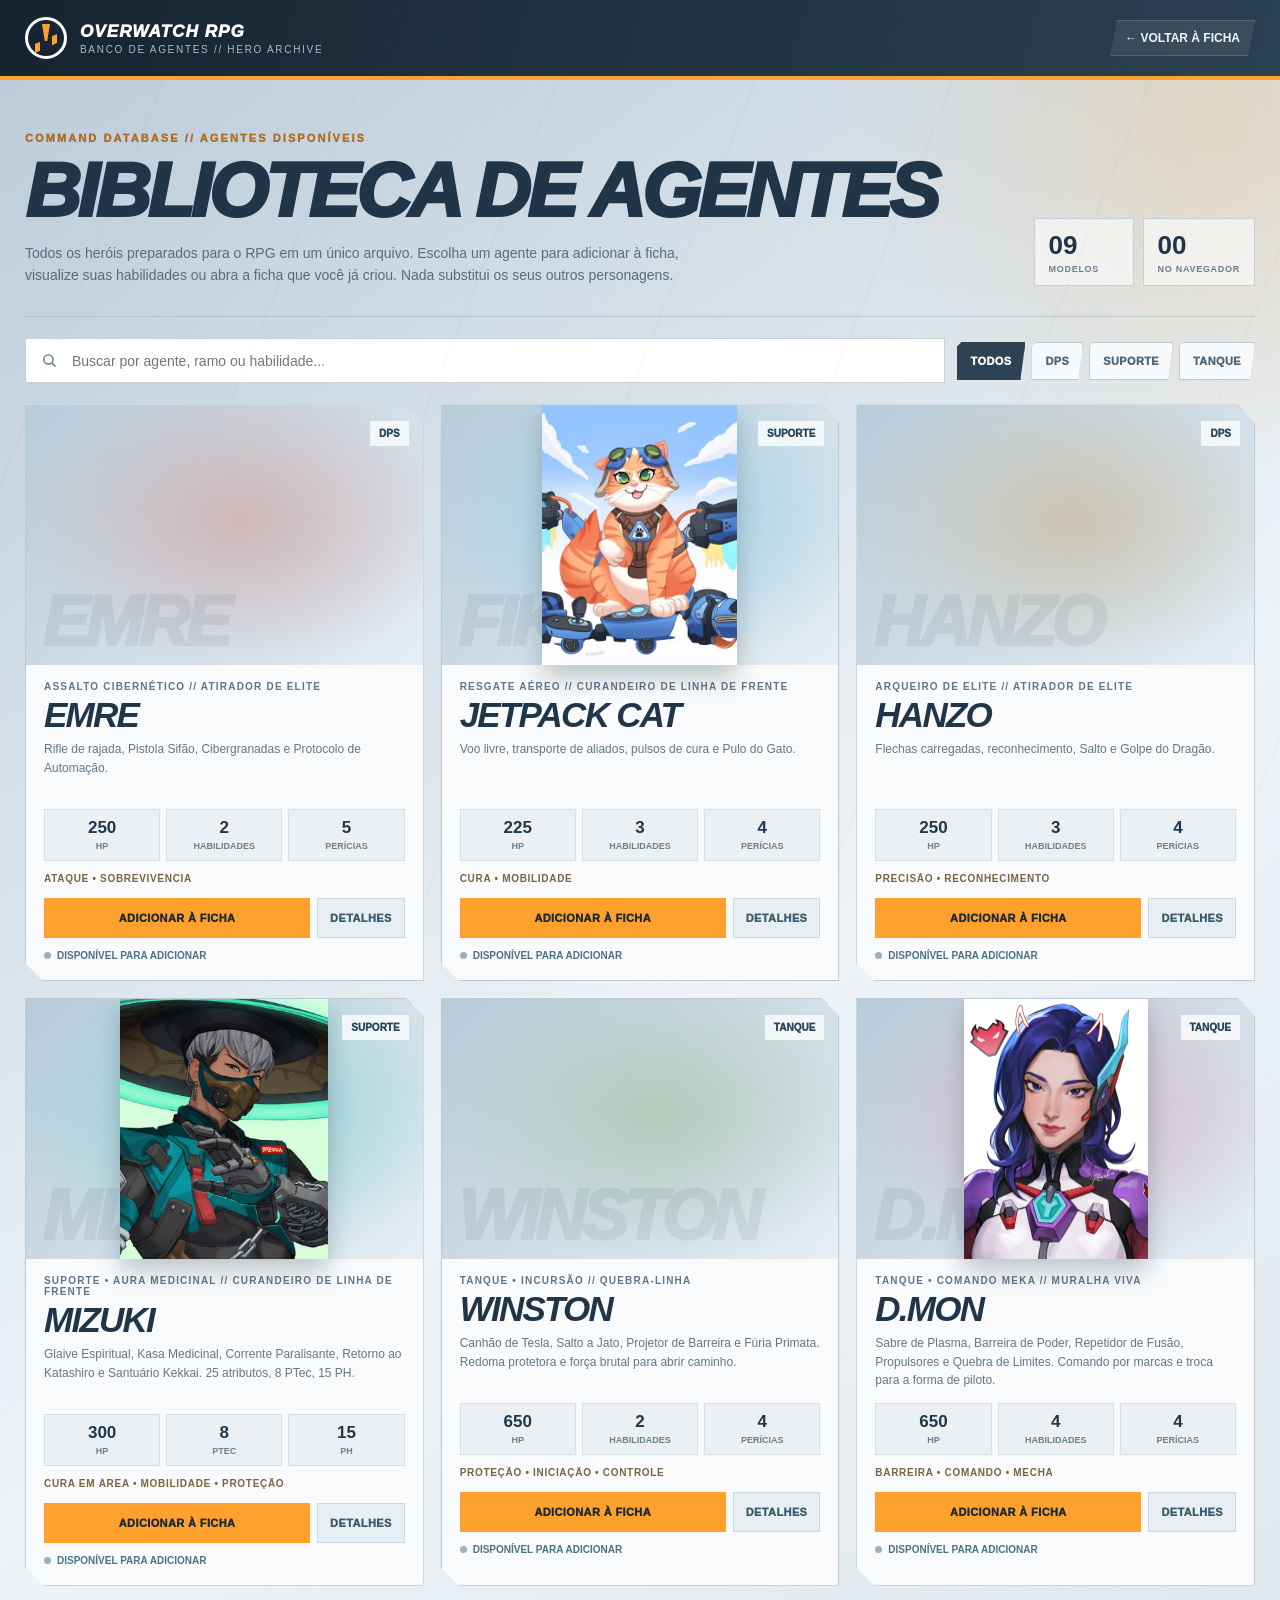
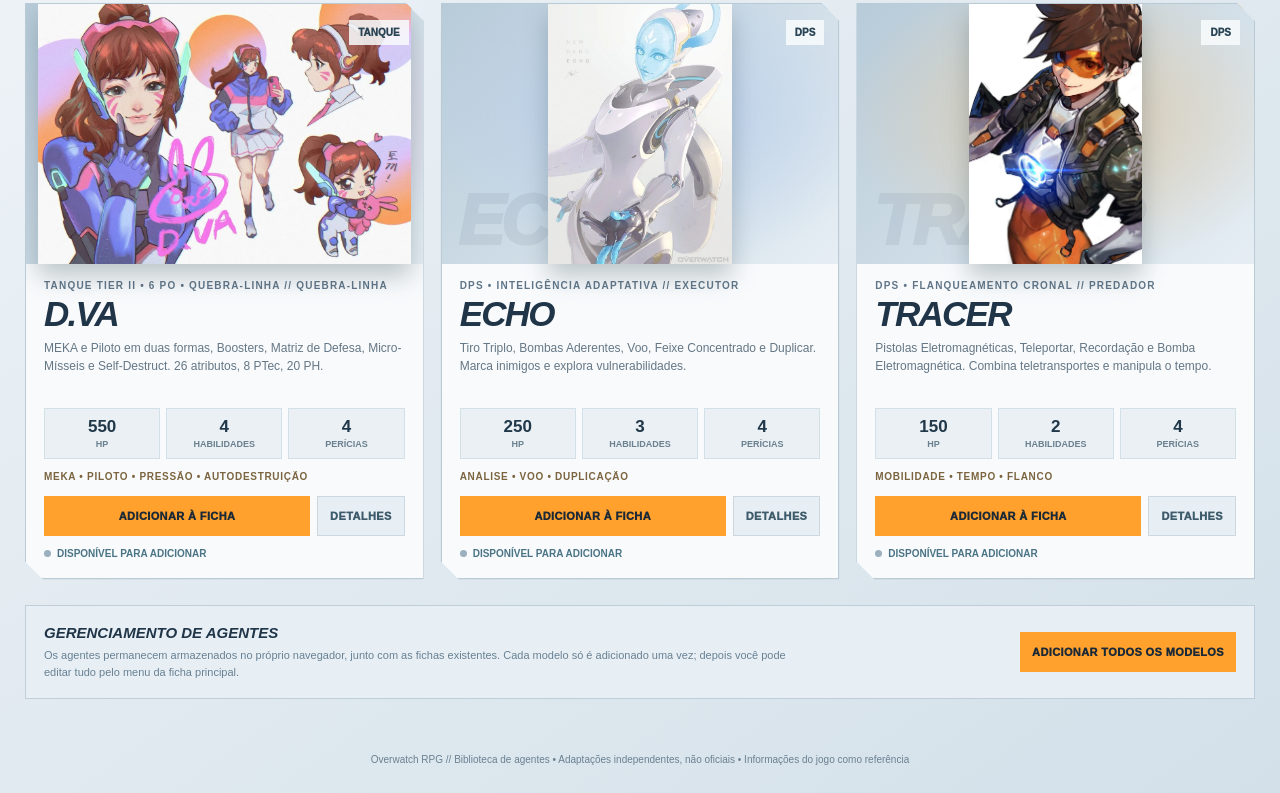
==== commit a489bb71: "Recriar ficha D.Va Tier II com regras de NPC e migracao segura de personagens salvos" ====
--- a/agentes.html
+++ b/agentes.html
@@ -137,13 +137,14 @@
 <footer>Overwatch RPG // Biblioteca de agentes • Adaptações independentes, não oficiais • Informações do jogo como referência</footer>
 <dialog id="details" aria-label="Detalhes do agente"><div class="detail-head"><div><small>Herói // Dados da ficha</small><h2 id="detailName"></h2></div><button class="close" id="closeDetails" aria-label="Fechar">✕</button></div><div id="detailBody" class="detail-body"></div><div class="detail-foot"><button id="openDetail" class="primary">Adicionar à ficha</button></div></dialog>
 <div class="toast" id="toast" role="status" aria-live="polite"></div>
+<script src="storage.js?v=1"></script>
 <script>
 "use strict";
 const KEY="overwatch_rpg_sheet_v1";
-const TEMPLATES=[{"id":"emre-sarioglu-rpg-template","_templateId":"emre-overwatch-rpg-2026-v1","name":"EMRE","role":"DPS","image":"https://blz-contentstack-images.akamaized.net/v3/assets/blt2477dcaf4ebd440c/blt3db2aaac9a964593/69817535f50df3108746940f/960_Emre.png","imageScale":1.2,"imageX":0,"imageY":0,"imageToolsCollapsed":true,"theme":{"followRole":false,"primary":"#c74e45","accent":"#ffaf43","background":"#bac8d2","background2":"#f5f5f5","surface":"#fbf9f8","surfaceAlt":"#e9edf0","header":"#252e3b","text":"#273642"},"attrs":{"life":4,"power":5,"precision":5,"dexterity":4,"resistance":2},"hpCurrent":250,"energyCurrent":0,"moveCurrent":20,"activeConditions":[],"passives":[{"id":"emre-pass-vitals","name":"Sinais Vitais Alterados","description":"Os implantes de Emre aceleram sua regeneração. Depois de passar 1 rodada inteira sem sofrer dano, ele recupera 30 HP no início da rodada seguinte, sem ultrapassar seu HP máximo. Essa recuperação não gera Energia."},{"id":"emre-pass-specialist","name":"Especialista — Recarga Rápida","description":"Ao eliminar um inimigo, Emre acelera seus sistemas de recarga. Até o final do próximo turno, pode recarregar o Rifle de Rajada Sintética uma vez como Ação Livre."}],"mechanics":{"attributeMap":{"life":"life","power":"power","precision":"precision","dexterity":"dexterity","resistance":"resistance"},"formulas":{"hp":{"useRoleBase":true,"base":0,"mult":50,"flat":0},"damage":{"mult":5,"flat":0},"reduction":{"mult":2,"flat":0},"movement":{"base":10,"mult":2.5,"flat":0},"dt":{"base":10,"mult":1,"flat":0},"energy":{"base":10,"flat":0}}},"specialResources":[{"id":"emre-ammo-frag","name":"Cibergranadas — Cargas","formulaType":"fixed","attr":"power","attr2":"resistance","multiplier":1,"base":2,"step":1,"current":2,"source":"Cibergranada","note":"2 cargas disponíveis. Uma carga é consumida por arremesso. Recuperação entre combates conforme as regras da campanha.","colorMode":"tech"},{"id":"emre-heat","name":"Calor — Pistola Sifão","formulaType":"fixed","attr":"power","attr2":"resistance","multiplier":1,"base":100,"step":10,"current":0,"source":"Pistola Sifão","note":"Cada disparo adiciona 10 de Calor. Ao alcançar 100, a Pistola Sifão se desativa. O Calor diminui enquanto Emre não dispara.","colorMode":"armor"}],"basicAttacks":[{"id":"emre-burst","name":"Rifle de Rajada Sintética","type":"Dano","action":"Ação Padrão","range":"Curto/Médio — até 24m","target":"1 inimigo","energyGain":1,"baseMode":"manual","baseValue":60,"bonusValue":0,"description":"Dispara uma rajada de três projéteis contra um inimigo. Faça 1 teste de ataque (1d20 + Precisão). Em caso de acerto, a rajada causa 60 de dano, antes da Redução de Dano do alvo.","notes":"Rajada de três projéteis; carregador de 36 tiros."},{"id":"emre-burst-ads","name":"Rifle de Rajada — Modo Mira","type":"Dano","action":"Ação Padrão","range":"Médio/Longo — até 35m","target":"1 inimigo visível","energyGain":1,"baseMode":"manual","baseValue":60,"bonusValue":0,"description":"Emre utiliza a mira de precisão do rifle para atingir inimigos distantes. Seus disparos causam 60 de dano e recebem +2 em Precisão contra alvos a médio ou longo alcance. Esse bônus não se aplica contra inimigos adjacentes.","notes":"A mira amplia o alcance efetivo e reduz a dispersão dos disparos."}],"abilities":[{"id":"emre-siphon","name":"Pistola Sifão","type":"Dano / Cura","action":"Ação Padrão","minCost":2,"spent":2,"energyGain":0,"amplifiable":false,"autoAmplify":false,"baseMode":"manual","baseValue":30,"range":"Curto — até 12m","target":"1 alvo + pequena explosão","duration":"2 rodadas","description":"Emre empunha a Pistola Sifão por 2 rodadas. Cada disparo causa 30 de dano e restaura HP igual a 60% do dano efetivamente causado, arredondado para baixo. Enquanto estiver equipada, Emre recebe +7m de Movimento e pode saltar obstáculos. Cada disparo gera 10 de Calor; ao atingir 100, o efeito se encerra.","amplification":"Esta habilidade não recebe amplificação por Energia."},{"id":"emre-frag","name":"Cibergranada","type":"Dano","action":"Ação Padrão","minCost":2,"spent":2,"energyGain":0,"amplifiable":true,"autoAmplify":true,"baseMode":"manual","baseValue":70,"range":"Médio — até 24m","target":"Explosão de 4m de raio","duration":"Instantânea","description":"Emre lança uma granada cibernética que ricocheteia e explode na área escolhida. Criaturas atingidas sofrem 70 de dano; um teste bem-sucedido de Destreza contra a DT da habilidade reduz o dano à metade. A explosão pode alcançar inimigos atrás de coberturas parciais. Consome 1 carga de Cibergranada.","amplification":"Para cada 1 Energia adicional investida, a explosão causa +15 de dano."}],"ultimate":{"name":"Protocolo de Automação","type":"Dano","action":"Ação Padrão","minCost":10,"spent":10,"energyGain":0,"amplifiable":false,"autoAmplify":false,"baseMode":"manual","baseValue":45,"range":"Médio / Área","target":"Alvos atingidos por projéteis explosivos","duration":"3 rodadas","description":"Emre ativa seu armamento autônomo por 3 rodadas, podendo voar livremente até seu Movimento Total e alternar entre dois disparos. Tiro Leve: causa 45 de dano ao alvo principal e 15 aos inimigos num raio de 2m. Tiro Pesado: causa 125 de dano direto e 40 em um raio de 3m; pode ser utilizado uma vez por rodada e causa dano a Emre se disparado perto demais. Durante o protocolo, Emre reduz em 40% o dano que recebe.","amplification":"Custo fixo de 10 Energia. Não recebe amplificação."},"proficiencies":[{"id":"emre-prof-tatica","name":"Tática e Planejamento Militar","rank":3},{"id":"emre-prof-arma","name":"Armamento de Assalto","rank":2},{"id":"emre-prof-infil","name":"Infiltração","rank":1},{"id":"emre-prof-cib","name":"Tecnologia Cibernética","rank":1},{"id":"emre-prof-perc","name":"Percepção","rank":1}],"profMax":8,"items":[{"id":"emre-item-rifle","name":"Rifle de Rajada Sintética","category":"Arma principal","qty":1,"equipped":true,"description":"Rifle cibernético de três disparos por rajada, com carregador de 36 tiros e mira para combate de longa distância."},{"id":"emre-item-pistol","name":"Pistola Sifão","category":"Arma / Dispositivo","qty":1,"equipped":true,"description":"Emre empunha a Pistola Sifão por 2 rodadas. Cada disparo causa 30 de dano e restaura HP igual a 60% do dano efetivamente causado, arredondado para baixo. Enquanto estiver equipada, Emre recebe +7m de Movimento e pode saltar obstáculos. Cada disparo gera 10 de Calor; ao atingir 100, o efeito se encerra.","amplification":"Esta habilidade não recebe amplificação por Energia."},{"id":"emre-item-grenade","name":"Cibergranadas","category":"Explosivo","qty":2,"equipped":true,"description":"Dispositivos ricocheteantes que explodem após curto intervalo. Duas cargas acompanhadas pela barra especial."},{"id":"emre-item-cyborg","name":"Implantes Cibernéticos","category":"Aprimoramento","qty":1,"equipped":true,"description":"Sistemas de recuperação acelerada e armamento automático. Parte da identidade de Emre como ciborgue."},{"id":"emre-item-file","name":"Dossiê — Emre Sarıoğlu","category":"Arquivo","qty":1,"equipped":false,"description":"Nome: Emre Sarıoğlu. Idade: 44 anos. Aniversário: 8 de novembro. Naturalidade: Turquia. Bases: Istambul (anterior) e Roma (atual). Ex-agente da Overwatch, atualmente ligado à Talon. Militar brilhante, Emre utiliza aprimoramentos cibernéticos que ameaçam seu livre-arbítrio. Freja permanece uma de suas principais aliadas."}],"selectedPerks":[],"techAvailable":10,"techLimit":10,"perkSlotsLimit":5,"selectedTree":"Atirador de Elite","purchasedNodes":[],"phTotal":0,"page":"page1"},{"id":"jetpack-cat-rpg-template","_templateId":"jetpack-cat-overwatch-rpg-2026-v1","name":"JETPACK CAT","role":"Suporte","image":"https://n4nd0-hub.github.io/Overwatch-RPG/assets/jetpack-cat-fika.webp","imageScale":1,"imageX":0,"imageY":0,"imageToolsCollapsed":true,"theme":{"followRole":false,"primary":"#36a9d6","accent":"#f7a54a","background":"#bdd9e7","background2":"#f3f9fc","surface":"#fdfefe","surfaceAlt":"#e9f1f6","header":"#19415a","text":"#193447"},"attrs":{"life":2,"power":5,"precision":3,"dexterity":8,"resistance":2},"hpCurrent":225,"energyCurrent":0,"moveCurrent":30,"activeConditions":[],"passives":[{"id":"fika-pass-jetpack","name":"Mochila a Jato — Voo Permanente","description":"Fika pode voar livremente em qualquer direção e permanecer suspensa no ar. O voo normal utiliza seu Movimento Total de 30m por turno e não gasta Energia. Voo Veloz consome Combustível para acelerar. Enraizamento, congelamento ou atordoamento podem impedir suas manobras."},{"id":"fika-pass-tactician","name":"Estratégia — Reserva de Ultimate","description":"Fika administra sua reserva de poder para aproveitar oportunidades de suporte. Sempre que uma regra permitir armazenar Energia acima do limite comum, o excedente pode ser reservado para a próxima Ultimate. Sem esse efeito, sua Energia permanece limitada ao máximo normal de 10."}],"mechanics":{"attributeMap":{"life":"life","power":"power","precision":"precision","dexterity":"dexterity","resistance":"resistance"},"formulas":{"hp":{"useRoleBase":true,"base":0,"mult":50,"flat":25},"damage":{"mult":5,"flat":0},"reduction":{"mult":2,"flat":0},"movement":{"base":10,"mult":2.5,"flat":0},"dt":{"base":10,"mult":1,"flat":0},"energy":{"base":10,"flat":0}}},"specialResources":[{"id":"fika-fuel","name":"Combustível do Propulsor","formulaType":"fixed","attr":"dexterity","attr2":"power","multiplier":1,"base":100,"step":25,"current":100,"source":"Mochila a Jato / Voo Veloz","note":"Voo Veloz consome 25 pontos de Combustível. Fika recupera 25 por rodada sem acelerar ou 10 enquanto transporta um aliado. Máximo: 100.","colorMode":"tech"}],"basicAttacks":[{"id":"fika-paw-damage","name":"Projéteis Miauravilhosos — Dano","type":"Dano","action":"Ação Padrão","range":"Curto / Médio — até 24m","target":"1 inimigo","energyGain":0,"baseMode":"auto","baseValue":null,"bonusValue":0,"description":"Fika dispara uma salva de projéteis em formato de patinha. Faça um teste de ataque (1d20 + Precisão) contra a Defesa do inimigo. Se acertar, causa Poder × 5 de dano (25 com os atributos atuais), sujeito à Redução de Dano. A curta distância, recebe +2 em Precisão pela concentração dos projéteis.","notes":"Disparo espalhado de curto e médio alcance."},{"id":"fika-paw-heal","name":"Projéteis Miauravilhosos — Cura","type":"Cura","action":"Ação Padrão","range":"Curto / Médio — até 24m","target":"1 aliado","energyGain":1,"baseMode":"auto","baseValue":null,"bonusValue":0,"description":"Fika lança projéteis bióticos que restauram o HP de um aliado em sua linha de visão. O alvo recupera Poder × 5 de HP (25 com os atributos atuais). Ao curar um aliado, Fika gera 1 Energia, respeitando o limite de geração do Suporte.","notes":"Modo de cura dos mesmos projéteis utilizados no ataque ofensivo."}],"abilities":[{"id":"fika-fast-flight","name":"Voo Veloz","type":"Movimento","action":"Movimento","minCost":0,"spent":0,"energyGain":0,"amplifiable":false,"autoAmplify":false,"baseMode":"description","baseValue":null,"range":"Pessoal","target":"Você","duration":"Instantânea","description":"Fika acelera sua mochila a jato e se desloca até 12m adicionais em qualquer direção, sem provocar Ataques de Oportunidade. O impulso consome 25 pontos de Combustível e não gasta Energia. Seu voo normal continua disponível de acordo com o Movimento restante.","amplification":"Não recebe amplificação por Energia. Quando transporta um aliado, Fika recupera menos Combustível."},{"id":"fika-lifeline","name":"Cabo de Resgate","type":"Cura","action":"Ação Padrão & Livre para Manter","minCost":1,"spent":1,"energyGain":0,"amplifiable":false,"autoAmplify":false,"baseMode":"manual","baseValue":15,"range":"Curto — até 12m","target":"1 aliado voluntário","duration":"Até 3 rodadas","description":"Fika conecta um cabo a um aliado voluntário e pode transportá-lo consigo durante o voo, respeitando o espaço disponível. Enquanto o cabo permanecer conectado, o aliado recupera 15 HP no início do turno de Fika. Durante o transporte, Fika recebe +5m de Movimento, mas recupera menos Combustível. O efeito pode ser mantido por até 3 rodadas.","amplification":"Manter o cabo conectado não consome Energia adicional."},{"id":"fika-purr","name":"Ronrom","type":"Cura","action":"Ação Padrão","minCost":3,"spent":3,"energyGain":0,"amplifiable":true,"autoAmplify":true,"baseMode":"auto","baseValue":null,"range":"Área centrada em você — raio 9m","target":"Você e aliados na área","duration":"3 rodadas","description":"Fika emite pulsos de energia restauradora durante 3 rodadas. No início de cada turno de Fika, os aliados na área recuperam 25 HP; Fika recupera 15 HP por pulso. O primeiro pulso empurra inimigos adjacentes em 3m caso falhem em um teste de Resistência contra DT igual a 10 + Poder + Energia investida.","amplification":"Para cada 1 Energia adicional investida, a cura inicial de cada aliado aumenta em +15 HP."}],"ultimate":{"name":"Pulo do Gato","type":"CC","action":"Ação Padrão","minCost":10,"spent":10,"energyGain":0,"amplifiable":false,"autoAmplify":false,"baseMode":"manual","baseValue":40,"range":"Até 24m — mergulho","target":"Área de 6m + inimigo mais próximo","duration":"1 rodada de controle","description":"Fika mergulha contra o solo, atingindo todos os inimigos em um raio de 6m. Cada alvo realiza um teste de Resistência contra DT 25. Em caso de falha, sofre 40 de dano e fica Derrubado; em caso de sucesso, sofre metade do dano e não fica Derrubado. O inimigo mais próximo do centro que falhar também fica preso ao Cabo de Resgate por 1 rodada, podendo ser arrastado durante o movimento de Fika. Ao ativar a habilidade, Fika restaura todo o Combustível.","amplification":"Custo fixo de 10 Energia. Não recebe amplificação."},"proficiencies":[{"id":"fika-prof-acrob","name":"Acrobacia Aérea","rank":3},{"id":"fika-prof-perc","name":"Percepção Felina","rank":2},{"id":"fika-prof-resgate","name":"Resgate e Transporte","rank":2},{"id":"fika-prof-stealth","name":"Furtividade","rank":1}],"profMax":8,"items":[{"id":"fika-item-pack","name":"Mochila a Jato de Brigitte","category":"Dispositivo de voo","qty":1,"equipped":true,"description":"Propulsor que permite voo permanente, manobras aéreas e Voo Veloz. O Combustível possui barra própria no HUD."},{"id":"fika-item-bio","name":"Lançador de Projéteis Miauravilhosos","category":"Arma biótica","qty":1,"equipped":true,"description":"Lançador biótico capaz de ferir inimigos ou restaurar a vida de aliados com seus projéteis em forma de patinha."},{"id":"fika-item-lifeline","name":"Cabo de Resgate","category":"Dispositivo de suporte","qty":1,"equipped":true,"description":"Fika conecta um cabo a um aliado voluntário e pode transportá-lo consigo durante o voo, respeitando o espaço disponível. Enquanto o cabo permanecer conectado, o aliado recupera 15 HP no início do turno de Fika. Durante o transporte, Fika recebe +5m de Movimento, mas recupera menos Combustível. O efeito pode ser mantido por até 3 rodadas.","amplification":"Manter o cabo conectado não consome Energia adicional."},{"id":"fika-item-goggles","name":"Óculos de Piloto","category":"Equipamento pessoal","qty":1,"equipped":true,"description":"Óculos característicos de Fika, a Jetpack Cat, e parte de seu uniforme de voo."},{"id":"fika-item-lore","name":"Dossiê — Fika","category":"Arquivo","qty":1,"equipped":false,"description":"Nome: Fika, também chamada Jetpack Cat. Função: Suporte — Estratégia. Afiliação: Overwatch. Base: Observatório: Gibraltar. Brigitte Lindholm adotou Fika e desenvolveu seu equipamento de voo. Encontrada nas instalações de Gibraltar, a gata integrou-se à equipe após o ataque da Talon. Idade e aniversário desconhecidos."}],"selectedPerks":[],"techAvailable":10,"techLimit":10,"perkSlotsLimit":5,"selectedTree":"Curandeiro de Linha de Frente","purchasedNodes":[],"phTotal":0,"page":"page1"},{"id":"hanzo-shimada-rpg-template","_templateId":"hanzo-overwatch-rpg-2026-v1","name":"HANZO","role":"DPS","image":"https://vignette.wikia.nocookie.net/overwatch/images/e/ee/Hanzo_Portrait.png/revision/latest?cb=20160503193816&path-prefix=de","imageScale":1.12,"imageX":0,"imageY":0,"imageToolsCollapsed":true,"theme":{"followRole":false,"primary":"#c18a3f","accent":"#67c4d3","background":"#c8d2d8","background2":"#f5f7f8","surface":"#fbf9f5","surfaceAlt":"#ebece9","header":"#293643","text":"#253543"},"attrs":{"life":4,"power":5,"precision":6,"dexterity":4,"resistance":1},"hpCurrent":250,"energyCurrent":0,"moveCurrent":20,"activeConditions":[],"passives":[{"id":"hanzo-pass-climb","name":"Escalar — Agilidade dos Shimada","description":"Hanzo escala paredes e superfícies verticais sem auxílio de equipamentos. Sua distância de escalada é limitada pelo Movimento disponível. Superfícies especialmente difíceis podem exigir um teste de Destreza ou Acrobacia. Escalar não consome Energia."},{"id":"hanzo-pass-sharpshooter","name":"Artilharia — Acerto Crítico e Salto","description":"Sempre que Hanzo obtém um 20 natural em um ataque com o arco, seu próximo Salto, realizado até o final do turno seguinte, não consome Energia. Esse benefício só pode ser ativado uma vez por rodada."}],"mechanics":{"attributeMap":{"life":"life","power":"power","precision":"precision","dexterity":"dexterity","resistance":"resistance"},"formulas":{"hp":{"useRoleBase":true,"base":0,"mult":50,"flat":0},"damage":{"mult":5,"flat":0},"reduction":{"mult":2,"flat":0},"movement":{"base":10,"mult":2.5,"flat":0},"dt":{"base":10,"mult":1,"flat":0},"energy":{"base":10,"flat":0}}},"specialResources":[],"basicAttacks":[{"id":"hanzo-bow-quick","name":"Arco da Tempestade — Disparo Rápido","type":"Dano","action":"Ação Padrão","range":"Curto/Médio — até 24m","target":"1 inimigo","energyGain":1,"baseMode":"auto","baseValue":null,"bonusValue":0,"description":"Hanzo libera uma flecha de carga curta para pressionar inimigos enquanto se movimenta. Faça 1d20 + Precisão contra a Defesa do alvo. Em caso de acerto, causa Poder × 5 de dano (25 com os atributos atuais), sujeito à Redução de Dano.","notes":"Não necessita de recarga de carregador. Um ataque que cause dano gera 1 Energia."},{"id":"hanzo-bow-charged","name":"Arco da Tempestade — Flecha Carregada","type":"Dano","action":"Ação Padrão","range":"Médio/Longo — até 36m","target":"1 inimigo","energyGain":1,"baseMode":"manual","baseValue":75,"bonusValue":0,"description":"Hanzo concentra sua força em uma flecha de longo alcance. Faça 1d20 + Precisão contra a Defesa do alvo; em caso de acerto, causa 75 de dano antes da Redução. Se utilizou a ação Mirar na rodada anterior, recebe os benefícios dessa ação. Um 20 natural representa acerto crítico e dobra o dano.","notes":"Disparo de potência máxima, preparado para alcançar alvos distantes."}],"abilities":[{"id":"hanzo-storm-arrows","name":"Flechas da Tempestade","type":"Dano","action":"Ação Padrão","minCost":3,"spent":3,"energyGain":0,"amplifiable":true,"autoAmplify":true,"baseMode":"manual","baseValue":75,"range":"Médio — até 24m","target":"1 alvo (ou vários, dividindo os cinco projéteis)","duration":"Instantânea","description":"Hanzo dispara cinco flechas em rápida sucessão, capazes de ricochetear até duas vezes em superfícies rígidas. Cada flecha causa 15 de dano; se todas atingirem o mesmo alvo, o dano total é 75. É possível distribuir os disparos entre diferentes inimigos, realizando um teste de ataque para cada alvo escolhido. A Redução de Dano é aplicada uma vez ao total recebido por cada alvo. Ricochetes permitem atingir inimigos por ângulos difíceis, sem multiplicar o dano.","amplification":"Cada 1 Energia adicional aumenta o dano total da salva em +15, distribuídos entre as flechas escolhidas. A amplificação é aplicada uma única vez à salva."},{"id":"hanzo-sonic-arrow","name":"Flecha Sônica","type":"Utilidade","action":"Ação Padrão","minCost":2,"spent":2,"energyGain":0,"amplifiable":false,"autoAmplify":false,"baseMode":"description","baseValue":null,"range":"Médio/Longo — até 30m","target":"Área de 9m de raio a partir do impacto","duration":"2 rodadas","description":"Hanzo dispara uma flecha com sensor, revelando a posição dos inimigos em um raio de 9m do ponto de impacto por 2 rodadas, inclusive criaturas escondidas. Aliados informados sobre essas posições recebem +2 em testes de Percepção para localizar os inimigos revelados. A detecção não atravessa automaticamente coberturas físicas nem remove obstáculos.","amplification":"Não recebe amplificação por Energia."},{"id":"hanzo-lunge","name":"Salto — Impulso Aéreo","type":"Movimento","action":"Ação Livre","minCost":1,"spent":1,"energyGain":0,"amplifiable":true,"autoAmplify":false,"baseMode":"description","baseValue":null,"range":"Pessoal","target":"Você","duration":"Instantânea","description":"Hanzo executa um salto adicional no ar, deslocando-se até 8m na horizontal ou 6m na vertical sem provocar Ataques de Oportunidade durante o impulso. Esse deslocamento é adicional ao Movimento Total e pode permitir que ele deixe uma área de perigo.","amplification":"Para cada 1 Energia adicional, escolha entre +5m de deslocamento ou +5 em Destreza no teste de reação associado ao salto. Após um acerto crítico com o arco, o próximo Salto pode ser gratuito."}],"ultimate":{"name":"Golpe do Dragão","type":"Dano","action":"Ação Padrão","minCost":10,"spent":10,"energyGain":0,"amplifiable":false,"autoAmplify":false,"baseMode":"manual","baseValue":150,"range":"Linha reta — até 36m","target":"Corredor de 6m de largura atravessando obstáculos","duration":"2 rodadas","description":"Hanzo dispara uma flecha que invoca dois dragões espirituais, os quais avançam por uma linha de até 36m, com 6m de largura, atravessando obstáculos comuns. Inimigos alcançados fazem um teste de Destreza contra DT 25: na falha, sofrem 150 de dano; no sucesso, metade. Os que permanecerem na trajetória até o início do próximo turno sofrem mais 50 de dano, reduzidos à metade com um novo teste. Os dragões seguem seu caminho sem necessidade de linha de visão contínua.","amplification":"Custo fixo de 10 Energia. Não recebe amplificação."},"proficiencies":[{"id":"hanzo-prof-bow","name":"Arqueria Tradicional","rank":3},{"id":"hanzo-prof-perc","name":"Percepção","rank":2},{"id":"hanzo-prof-infil","name":"Furtividade e Infiltração","rank":2},{"id":"hanzo-prof-esc","name":"Acrobacia e Escalada","rank":1}],"profMax":8,"items":[{"id":"hanzo-item-stormbow","name":"Arco da Tempestade","category":"Arma principal","qty":1,"equipped":true,"description":"Arco assimétrico de alta tecnologia, capaz de tiros rápidos e flechas carregadas, adequado ao combate de precisão."},{"id":"hanzo-item-sonic","name":"Flechas Sônicas","category":"Munição especial","qty":1,"equipped":true,"description":"Flechas de reconhecimento que revelam inimigos próximos ao ponto de impacto. Cada uso consome a Energia da Flecha Sônica."},{"id":"hanzo-item-storm","name":"Flechas da Tempestade","category":"Munição especial","qty":1,"equipped":true,"description":"Conjunto de flechas que permite uma salva de cinco projéteis rápidos, capazes de ricochetear em superfícies."},{"id":"hanzo-item-quiver","name":"Aljava Shimada","category":"Equipamento","qty":1,"equipped":true,"description":"Aljava tradicional modificada para o arco tecnológico. Flechas comuns são consideradas abundantes, sem barra própria."},{"id":"hanzo-item-dossier","name":"Dossiê — Hanzo Shimada","category":"Arquivo","qty":1,"equipped":false,"description":"Nome completo: Hanzo Shimada (島田 半蔵). Função: DPS — Artilharia. Idade: 40 anos. Aniversário: 3 de novembro. Nacionalidade: japonesa. Bases conhecidas: Hanamura (antiga) e Kanazaka, Japão. Ex-herdeiro do clã Shimada e irmão mais velho de Genji Shimada, Hanzo abandonou o clã após o confronto que quase matou seu irmão. Desde então, percorre um caminho de honra e reparação."}],"selectedPerks":[],"techAvailable":10,"techLimit":10,"perkSlotsLimit":5,"selectedTree":"Atirador de Elite","purchasedNodes":[],"phTotal":0,"page":"page1"},{"id":"mizuki-overwatch-rpg-template","_templateId":"mizuki-overwatch-rpg-2026-v2","name":"MIZUKI","role":"Suporte","image":"assets/mizuki.jpg","imageScale":1,"imageX":0,"imageY":0,"imageToolsCollapsed":true,"theme":{"followRole":false,"primary":"#13a9a1","accent":"#d3b276","background":"#c7dfdc","background2":"#f1f6f4","surface":"#fcfdfb","surfaceAlt":"#e3efed","header":"#203e42","text":"#25413e"},"attrs":{"life":4,"power":6,"precision":5,"dexterity":5,"resistance":5},"hpCurrent":300,"energyCurrent":0,"moveCurrent":22.5,"activeConditions":[],"passives":[{"id":"mizuki-remedy-aura","name":"Aura Medicinal — Passiva","description":"Uma aura restauradora envolve Mizuki em um raio de 12m. No início de cada turno dele, todos os aliados dentro da área recuperam HP conforme a intensidade da Aura: 0–24 pontos, 10 HP; 25–49, 15 HP; 50–74, 20 HP; 75–99, 25 HP; 100 pontos, 30 HP. Mizuki recupera metade desse valor, arredondado para baixo. A Aura varia de 0 a 100. Aumenta em +15 ao acertar um inimigo com a Glaive, +10 por aliado curado pelo Kasa e +15 ao acertar a Corrente Paralisante. Se passar 1 rodada inteira sem causar dano nem curar aliados com habilidades, perde 15 pontos de Aura. A Aura não utiliza Energia."},{"id":"mizuki-survivor","name":"Sobrevivência — Passiva da Subfunção","description":"Após usar Retorno ao Katashiro, Mizuki recebe regeneração acelerada. Se não sofrer dano até o início de seu próximo turno, recupera 20 HP, respeitando o HP máximo. Essa recuperação não consome Energia nem pontos de Aura Medicinal."}],"mechanics":{"attributeMap":{"life":"life","power":"power","precision":"precision","dexterity":"dexterity","resistance":"resistance"},"formulas":{"hp":{"useRoleBase":true,"base":0,"mult":50,"flat":0},"damage":{"mult":5,"flat":0},"reduction":{"mult":2,"flat":0},"movement":{"base":10,"mult":2.5,"flat":0},"dt":{"base":10,"mult":1,"flat":0},"energy":{"base":10,"flat":0}}},"specialResources":[{"id":"mizuki-aura-meter","name":"Aura Medicinal","formulaType":"fixed","attr":"power","attr2":"life","multiplier":1,"base":100,"step":10,"current":0,"source":"Passiva — Cura em área","note":"Reserva espiritual de 0 a 100. Ganha 15 ao atingir um inimigo com a Glaive; 10 por aliado curado com o Kasa; 15 ao acertar a Corrente. Perde 15 ao passar uma rodada sem causar dano ou curar com habilidades. A cada turno, aliados a até 12m recuperam de 10 a 30 HP conforme a intensidade da Aura.","colorMode":"tech"},{"id":"mizuki-kasa-charges","name":"Kasa Medicinal — Cargas","formulaType":"fixed","attr":"power","attr2":"life","multiplier":1,"base":3,"step":1,"current":3,"source":"Kasa Medicinal","note":"Três cargas. Cada uso de Kasa Medicinal consome uma. Recupera uma carga a cada 2 rodadas. Enquanto houver ao menos uma carga, Mizuki recebe +2 em Defesa contra disparos direcionados à cabeça.","colorMode":"armor"}],"basicAttacks":[{"id":"mizuki-glaive","name":"Glaive Espiritual — Arremesso","type":"Dano","action":"Ação Padrão","range":"Curto/Médio — até 30m","target":"1 inimigo (ricochete opcional)","energyGain":1,"baseMode":"auto","baseValue":null,"bonusValue":0,"description":"Mizuki arremessa a Glaive Espiritual, uma lâmina giratória capaz de ricochetear em superfícies rígidas. Faça 1d20 + Precisão contra a Defesa do alvo. Em caso de acerto, causa Poder × 5 de dano imediato (30 com os atributos atuais) e mais 15 de dano no início do próximo turno do inimigo. A lâmina pode ricochetear uma vez para atingir um alvo fora da linha direta.","notes":"A Glaive gera 1 Energia ao atingir um inimigo. A Aura Medicinal é acumulada separadamente, conforme a passiva."},{"id":"mizuki-glaive-charged","name":"Glaive Espiritual — Arremesso Carregado","type":"Dano","action":"Ação Padrão","range":"Médio/Longo — até 40m","target":"Até 2 inimigos alinhados","energyGain":1,"baseMode":"manual","baseValue":45,"bonusValue":0,"description":"Mizuki concentra energia na Glaive e a arremessa com força suficiente para atravessar dois inimigos alinhados. Faça um teste de 1d20 + Precisão contra cada alvo. O primeiro sofre 45 de dano imediato e mais 20 no início do próximo turno; o segundo sofre 30 imediatamente e mais 10 no turno seguinte. A Redução de Dano é calculada separadamente para cada inimigo.","notes":"O disparo atravessa o primeiro alvo e continua em linha reta. Gera no máximo 1 Energia por uso."}],"abilities":[{"id":"mizuki-kasa","name":"Kasa Medicinal","type":"Cura","action":"Ação Padrão","minCost":1,"spent":1,"energyGain":0,"amplifiable":true,"autoAmplify":false,"baseMode":"manual","baseValue":60,"range":"Até 30m; ricochete entre aliados até 12m","target":"Até 3 aliados diferentes","duration":"Instantânea","description":"Mizuki lança o Kasa Medicinal para restaurar o HP de aliados em sequência. O primeiro aliado, a até 30m e em linha de visão, recupera 60 HP. O Kasa pode ricochetear até outros dois aliados distintos a até 12m do alvo anterior, curando 45 HP no segundo e 30 HP no terceiro. Cada ativação consome 1 Energia e 1 das 3 cargas. Uma carga é restaurada a cada 2 rodadas. Enquanto Mizuki possuir pelo menos 1 carga, recebe +2 em Defesa contra ataques direcionados especificamente à cabeça.","amplification":"Para cada 1 Energia adicional investida, a cura aumenta em +15 HP no primeiro aliado e +5 HP em cada um dos demais. Com o aprimoramento Regra de Três, o limite aumenta em 1 carga e cada ricochete cura +10 HP adicionais."},{"id":"mizuki-binding","name":"Corrente Paralisante","type":"CC","action":"Ação Padrão","minCost":2,"spent":2,"energyGain":0,"amplifiable":true,"autoAmplify":false,"baseMode":"manual","baseValue":40,"range":"Até 20m","target":"1 inimigo OU parede/superfície rígida","duration":"1 rodada de controle","description":"Mizuki lança uma corrente que pode atingir um inimigo ou prender-se a uma parede. Contra inimigo: faça 1d20 + Precisão; em caso de acerto, causa 40 de dano. O alvo realiza um teste de Resistência contra DT igual a 10 + Poder + Energia investida (DT 18 no custo-base). Na falha, tem seu Movimento reduzido à metade e não pode usar habilidades de deslocamento por 1 rodada. Contra parede: em vez de atacar, Mizuki prende a corrente à superfície e se puxa até 12m na direção do ponto de ancoragem. A corrente atinge apenas o primeiro alvo em sua trajetória.","amplification":"Para cada 1 Energia adicional investida, a DT da penalidade aumenta em +1 e, ao atingir um inimigo, a corrente causa +5 de dano."},{"id":"mizuki-katashiro","name":"Retorno ao Katashiro","type":"Movimento","action":"Ação Livre","minCost":2,"spent":2,"energyGain":0,"amplifiable":false,"autoAmplify":false,"baseMode":"description","baseValue":null,"range":"Pessoal; avanço de até 10m","target":"Você; aliados próximos ao boneco","duration":"Até 2 rodadas","description":"Mizuki avança até 10m sem provocar Ataques de Oportunidade, deixando um boneco de papel na posição de origem. Recebe +5m de Movimento Total até o início do próximo turno. O boneco permanece por 2 rodadas e restaura 15 HP de um aliado a até 3m dele no início de cada turno de Mizuki. Enquanto o boneco existir, Mizuki pode se teletransportar de volta até 3 vezes como Ação Livre, no máximo uma vez por turno. Cada retorno conserva a posição original do boneco e não consome Energia adicional.","amplification":"Não recebe amplificação por Energia. Com o aprimoramento Passo Ligeiro, aliados dentro da Aura Medicinal recebem aumento de Movimento enquanto o Katashiro estiver ativo."}],"ultimate":{"id":"mizuki-kekkai","name":"Santuário Kekkai","type":"Proteção","action":"Ação Padrão","minCost":10,"spent":10,"energyGain":0,"amplifiable":false,"autoAmplify":false,"baseMode":"manual","baseValue":75,"range":"Até 15m para posicionar o santuário","target":"Aliados dentro de área de 8m de raio","duration":"3 rodadas","description":"Mizuki ergue um santuário espiritual a até 15m de distância, formando uma área protetora de 8m de raio durante 3 rodadas. Aliados no santuário recuperam 75 HP imediatamente e mais 30 HP no início de cada turno de Mizuki, sem ultrapassar o HP máximo. A barreira absorve até 3 ataques de projétil por rodada que atravessem seus limites, tanto de fora para dentro quanto de dentro para fora. Ataques corpo a corpo e efeitos que não sejam projéteis atravessam a proteção. O santuário permanece fixo até o efeito acabar.","amplification":"Custo fixo de 10 Energia. Não recebe amplificação."},"proficiencies":[],"profMax":8,"items":[{"id":"mizuki-item-glaive","name":"Glaive Espiritual","category":"Arma principal","qty":1,"equipped":true,"description":"Lâmina espiritual giratória que ricocheteia em superfícies rígidas e inflige dano persistente. Um arremesso carregado atravessa inimigos alinhados."},{"id":"mizuki-item-kasa","name":"Kasa Medicinal","category":"Dispositivo de cura","qty":3,"equipped":true,"description":"Chapéu medicinal com três cargas. Ao ser lançado, ricocheteia entre aliados e restaura sua vida em sequência."},{"id":"mizuki-item-chain","name":"Corrente Paralisante","category":"Arma / Ferramenta","qty":1,"equipped":true,"description":"Mizuki lança uma corrente que pode atingir um inimigo ou prender-se a uma parede. Contra inimigo: faça 1d20 + Precisão; em caso de acerto, causa 40 de dano. O alvo realiza um teste de Resistência contra DT igual a 10 + Poder + Energia investida (DT 18 no custo-base). Na falha, tem seu Movimento reduzido à metade e não pode usar habilidades de deslocamento por 1 rodada. Contra parede: em vez de atacar, Mizuki prende a corrente à superfície e se puxa até 12m na direção do ponto de ancoragem. A corrente atinge apenas o primeiro alvo em sua trajetória.","amplification":"Para cada 1 Energia adicional investida, a DT da penalidade aumenta em +1 e, ao atingir um inimigo, a corrente causa +5 de dano."},{"id":"mizuki-item-katashiro","name":"Katashiro de Papel","category":"Dispositivo de mobilidade","qty":1,"equipped":true,"description":"Boneco de papel que marca a posição de retorno de Mizuki e emite pulsos de cura para aliados próximos."},{"id":"mizuki-doc","name":"Dossiê — Mizuki Kawano","category":"Arquivo","qty":1,"equipped":false,"description":"Nome: Mizuki Kawano. Função: Suporte — Sobrevivência. Idade: 22 anos. Aniversário: 9 de abril. Nacionalidade: japonesa. Bases: Tóquio (anterior) e Kanezaka (atual). Mizuki mantém ligações com o clã Hashimoto e se aproxima do grupo Yōkai. Progressão: Vida 4, Poder 6, Precisão 5, Destreza 5 e Resistência 5, totalizando 25 pontos de atributos. Possui 8 PTec disponíveis e 15 PH para desenvolver a trilha de Suporte. Ramo de especialização: Curandeiro de Linha de Frente. Aprimoramentos disponíveis para aquisição: Manancial, Alma Exposta, Regra de Três e Passo Ligeiro."}],"selectedPerks":[],"techAvailable":8,"techLimit":8,"perkSlotsLimit":5,"selectedTree":"Curandeiro de Linha de Frente","purchasedNodes":[],"phTotal":15,"page":"page1","_mizukiKitVersion":2},{"id":"winston-overwatch-rpg-template","_templateId":"winston-overwatch-rpg-2026-v1","name":"WINSTON","role":"Tanque","image":"https://blz-contentstack-images.akamaized.net/v3/assets/blt2477dcaf4ebd440c/bltf9557fb8c51d1c43/631a8aa4eef3ae0e03c74396/1600_Winston.jpg","imageScale":1.04,"imageX":0,"imageY":0,"imageToolsCollapsed":true,"theme":{"followRole":false,"primary":"#729e66","accent":"#e5af39","background":"#cad7d9","background2":"#f6f8f6","surface":"#fcfdfb","surfaceAlt":"#e8efeb","header":"#293d43","text":"#263e44"},"attrs":{"life":10,"power":4,"precision":2,"dexterity":2,"resistance":2},"hpCurrent":650,"energyCurrent":0,"moveCurrent":15,"activeConditions":[],"passives":[{"id":"winston-incursao","name":"Incursão — Regeneração Avançada","description":"Sempre que Winston utilizar Salto a Jato, seus sistemas de suporte vital ativam uma regeneração gradual. No início de cada um dos próximos 2 turnos, ele recupera 20 HP, sem ultrapassar seu HP máximo. Uma nova ativação reinicia a duração, mas não acumula a cura."}],"mechanics":{"attributeMap":{"life":"life","power":"power","precision":"precision","dexterity":"dexterity","resistance":"resistance"},"formulas":{"hp":{"useRoleBase":true,"base":0,"mult":50,"flat":0},"damage":{"mult":5,"flat":0},"reduction":{"mult":2,"flat":0},"movement":{"base":10,"mult":2.5,"flat":0},"dt":{"base":10,"mult":1,"flat":0},"energy":{"base":10,"flat":0}}},"specialResources":[{"id":"winston-barrier","name":"Integridade — Projetor de Barreira","formulaType":"attr_mult","attr":"power","attr2":"life","multiplier":50,"base":300,"step":50,"current":500,"source":"Projetor de Barreira","note":"A barreira possui 300 + (Poder × 50) HP, atualmente 500. Dano contra a redoma reduz primeiro esta reserva. A redoma dura até 2 rodadas ou até chegar a 0 HP. Ao criar outra barreira, sua integridade é restaurada ao máximo.","colorMode":"barrier"},{"id":"winston-primalhp","name":"Vida Extra — Fúria Primata","formulaType":"fixed","attr":"life","attr2":"resistance","multiplier":1,"base":250,"step":25,"current":0,"source":"Fúria Primata","note":"Ao ativar Fúria Primata, recebe 250 HP temporários. Todo dano recebido consome esta reserva antes de atingir o HP normal. A vida temporária restante desaparece após 3 rodadas; não é curada por efeitos comuns.","colorMode":"armor"}],"basicAttacks":[{"id":"winston-tesla-cone","name":"Canhão de Tesla — Descarga em Cone","type":"Dano","action":"Ação Padrão","range":"Cone frontal de 8m","target":"Até 3 inimigos no cone","energyGain":1,"baseMode":"manual","baseValue":35,"bonusValue":0,"description":"Winston libera arcos elétricos que atingem os inimigos próximos ao mesmo tempo. Faça 1d20 + Precisão contra a Defesa de cada inimigo no cone. Um alvo atingido sofre 35 de dano elétrico. A descarga alcança até 3 inimigos e gera 1 Energia caso cause dano a pelo menos um deles.","notes":"A eletricidade envolve alvos agrupados, mas não atravessa barreiras protetoras intactas."},{"id":"winston-tesla-focus","name":"Canhão de Tesla — Disparo Carregado","type":"Dano","action":"Ação Padrão","range":"Até 30m","target":"1 inimigo em linha de visão","energyGain":1,"baseMode":"manual","baseValue":60,"bonusValue":0,"description":"Winston concentra a carga do Canhão de Tesla em um único raio de longo alcance. Faça 1d20 + Precisão contra a Defesa do alvo. Em caso de acerto, o raio causa 60 de dano elétrico. Se atingir o inimigo, gera 1 Energia.","notes":"Disparo concentrado; não atinge os demais alvos próximos."},{"id":"winston-primal-fists","name":"Punhos Primatas — Fúria","type":"Dano","action":"Ação Padrão","range":"Corpo a corpo — até 2m","target":"1 inimigo","energyGain":0,"baseMode":"manual","baseValue":60,"bonusValue":0,"description":"Somente durante Fúria Primata. Winston desfere um golpe brutal que causa 60 de dano e empurra o alvo em 5m. O inimigo pode realizar um teste de Resistência contra DT 14 (10 + Poder) para reduzir o empurrão à metade. Se colidir com um obstáculo, sofre 15 de dano adicional.","notes":"Enquanto Fúria Primata estiver ativa, este golpe substitui os disparos do Canhão de Tesla."}],"abilities":[{"id":"winston-jump","name":"Salto a Jato","type":"Movimento","action":"Ação Livre","minCost":2,"spent":2,"energyGain":0,"amplifiable":true,"autoAmplify":false,"baseMode":"manual","baseValue":35,"range":"Salto de até 18m; segundo impulso de até 9m","target":"Você e inimigos na área de aterrissagem","duration":"Instantânea","description":"Winston aciona seus propulsores e salta até 18m, podendo atravessar obstáculos e alcançar terrenos elevados. Ao aterrissar, criaturas inimigas em um raio de 3m sofrem 35 de dano, reduzidos à metade com um teste de Destreza contra DT 16 (10 + Poder 4 + 2 Energia). Ainda durante o mesmo salto, Winston pode executar um segundo impulso de até 9m sem novo custo; essa aterrissagem causa 15 de dano em um raio de 2m. Os impulsos não provocam Ataques de Oportunidade.","amplification":"Cada 1 Energia adicional aumenta o alcance do primeiro salto em +4m e o dano de sua aterrissagem em +10. O segundo impulso permanece com metade do alcance do primeiro."},{"id":"winston-barrier-projector","name":"Projetor de Barreira","type":"Proteção","action":"Ação Padrão","minCost":3,"spent":3,"energyGain":0,"amplifiable":false,"autoAmplify":false,"baseMode":"description","baseValue":null,"range":"Pessoal ou lançamento até 12m","target":"Redoma de 5m de raio","duration":"2 rodadas ou até ser destruída","description":"Winston implanta um gerador que forma uma redoma protetora com 300 + (Poder × 50) HP, equivalente a 500 HP no estado atual. O gerador pode ser ativado aos seus pés ou arremessado até 12m, formando a redoma ao ser reativado ou no início do turno seguinte. Projéteis que cruzam o limite são absorvidos pela barreira e reduzem sua integridade. Aliados e inimigos podem atravessá-la livremente; golpes corpo a corpo não são bloqueados. Só pode existir uma barreira ativa por vez.","amplification":"Não recebe amplificação por Energia. Uma nova barreira substitui a anterior."}],"ultimate":{"id":"winston-primal-rage","name":"Fúria Primata","type":"Buff","action":"Ação Padrão","minCost":10,"spent":10,"energyGain":0,"amplifiable":false,"autoAmplify":false,"baseMode":"description","baseValue":null,"range":"Pessoal","target":"Você","duration":"3 rodadas","description":"Winston libera toda sua força, ganhando imediatamente 250 HP temporários durante 3 rodadas. Os ataques do Canhão de Tesla ficam indisponíveis: ele só pode utilizar Punhos Primatas e Salto a Jato. Seus socos causam 60 de dano e empurram os inimigos em 5m; uma colisão causa mais 15 de dano. Durante a Fúria, Winston pode usar Salto a Jato uma vez por rodada sem gastar Energia, escolhendo entre o salto inicial e seu impulso adicional. Todo dano recebido consome primeiro os HP temporários. Ao término da habilidade, a vida temporária restante desaparece.","amplification":"Custo fixo de 10 Energia. A duração e a vida temporária não são ampliadas por Energia adicional."},"proficiencies":[{"id":"winston-prof-engineering","name":"Engenharia Avançada","rank":3},{"id":"winston-prof-science","name":"Pesquisa Científica","rank":2},{"id":"winston-prof-tech","name":"Tecnologia Experimental","rank":2},{"id":"winston-prof-mobility","name":"Manobras de Propulsão","rank":1}],"profMax":8,"items":[{"id":"winston-item-tesla","name":"Canhão de Tesla","category":"Arma principal","qty":1,"equipped":true,"description":"Arma elétrica capaz de liberar uma descarga em cone ou um disparo concentrado de longo alcance."},{"id":"winston-item-jump","name":"Salto a Jato","category":"Sistema de mobilidade","qty":1,"equipped":true,"description":"Propulsores acoplados à armadura que permitem saltos longos e um impulso aéreo adicional."},{"id":"winston-item-barrier","name":"Projetor de Barreira","category":"Dispositivo de proteção","qty":1,"equipped":true,"description":"Gerador de redoma energética com 500 HP de integridade e raio de 5m. Sua resistência cresce com o Poder de Winston."},{"id":"winston-item-lab","name":"Equipamento Científico","category":"Ferramentas","qty":1,"equipped":true,"description":"Ferramentas e analisadores portáteis para manutenção da armadura, análise de dispositivos e trabalho de laboratório."},{"id":"winston-item-profile","name":"Dossiê — Winston","category":"Arquivo","qty":1,"equipped":false,"description":"Nome: Winston. Função: Tanque — Incursão. Idade: 31 anos. Aniversário: 6 de junho. Local de origem: Colônia Lunar Horizon. Base atual: Observatório: Gibraltar. Cientista geneticamente aprimorado, Winston domina sistemas avançados de energia e propulsão. Inspirado por seu mentor, Dr. Harold Winston, dedicou-se a proteger a humanidade e a reunir os antigos agentes da Overwatch."}],"selectedPerks":[],"techAvailable":10,"techLimit":10,"perkSlotsLimit":5,"selectedTree":"Quebra-Linha","purchasedNodes":[],"phTotal":0,"page":"page1"},{"id":"dmon-mecha-rpg","_templateId":"dmon-mecha-rpg-2026-v1","name":"D.MON","role":"Tanque","image":"assets/dmon_portrait.webp","imageScale":1.06,"imageX":0,"imageY":0,"imageToolsCollapsed":true,"theme":{"followRole":false,"primary":"#cb5675","accent":"#50d8a9","background":"#c7d7e0","background2":"#f2f7f9","surface":"#fbfdfe","surfaceAlt":"#e8eff3","header":"#283844","text":"#21394a"},"attrs":{"life":10,"power":6,"precision":2,"dexterity":3,"resistance":4},"hpCurrent":650,"energyCurrent":0,"moveCurrent":17.5,"activeConditions":[],"passives":[{"id":"dmon-eject","name":"Ejetar! — Protocolo de Sobrevivência","description":"Quando a integridade do mecha chega a 0 HP, D.Mon é ejetada para uma posição adjacente livre, sem sofrer dano durante a ejeção. Na forma de piloto, mantém até 150 HP próprios, perde acesso a Sabre de Plasma, Barreira de Poder, Propulsores e Repetidor de Fusão do mecha; utiliza apenas o Repetidor de Fusão Portátil e Chamar Mecha. A derrota ocorre se a piloto chegar a 0 HP. Ao reconstituir o mecha, ele retorna com HP máximo e D.Mon volta a pilotá-lo."},{"id":"dmon-resolve","name":"Resistência Inabalável","description":"D.Mon reduz em 2m qualquer empurrão que sofreria (mínimo 0m) e recebe +2 em testes de Resistência contra efeitos de lentidão enquanto pilota o mecha."},{"id":"dmon-command","name":"Formação MEKA — Passiva Especial","description":"Sempre que Barreira de Poder impedir pelo menos 30 de dano que seria causado a um aliado a até 5m, D.Mon ganha 1 Marca de Comando (máximo 3; no máximo 1 marca por rodada). Ao usar Ataque Arrebatador, pode consumir até 3 marcas: cada marca concede +10 de dano ao ataque e restaura 20 pontos da Barreira de Poder após o impacto. Marcas não utilizadas desaparecem ao final da cena. Mesmo sem barreira íntegra, as marcas acumuladas podem ser usadas no próximo Ataque Arrebatador."}],"mechanics":{"attributeMap":{"life":"life","power":"power","precision":"precision","dexterity":"dexterity","resistance":"resistance"},"formulas":{"hp":{"useRoleBase":true,"base":0,"mult":50,"flat":0},"damage":{"mult":5,"flat":0},"reduction":{"mult":2,"flat":0},"movement":{"base":10,"mult":2.5,"flat":0},"dt":{"base":10,"mult":1,"flat":0},"energy":{"base":10,"flat":0}}},"specialResources":[{"id":"dmon-power-barrier","name":"Barreira de Poder","formulaType":"fixed","attr":"power","attr2":"life","multiplier":1,"base":650,"step":50,"current":650,"source":"Barreira de Poder","note":"Integridade 0–650. Recebe primeiro o dano dos projéteis interceptados. D.Mon pode absorver dano para proteger aliados; ao ser destruída, indisponível por 2 rodadas.","colorMode":"barrier"},{"id":"dmon-fuel","name":"Combustível — Propulsores","formulaType":"fixed","attr":"power","attr2":"life","multiplier":1,"base":100,"step":25,"current":100,"source":"Propulsores","note":"Cada impulso consome 25 pontos. Recupera 25 ao terminar rodada sem usar Propulsores.","colorMode":"tech"},{"id":"dmon-command-marks","name":"Marcas de Comando","formulaType":"fixed","attr":"power","attr2":"life","multiplier":1,"base":3,"step":1,"current":0,"source":"Passiva Formação MEKA","note":"Máximo 3. +1 por rodada quando Barreira de Poder impedir 30 ou mais de dano que atingiria aliado a até 5m. Cada marca gasta em Ataque Arrebatador acrescenta +10 de dano e restaura 20 de barreira.","colorMode":"tech"},{"id":"dmon-pilot-hp","name":"HP da Piloto","formulaType":"fixed","attr":"power","attr2":"life","multiplier":1,"base":150,"step":10,"current":150,"source":"Ejetar! / Chamar Mecha","note":"Ao perder o mecha, passe para a forma de piloto e use este HP separado; recupere o mecha com Chamar Mecha. Ajuste manualmente as barras ao trocar de forma.","colorMode":"heal"},{"id":"dmon-overhealth","name":"Vida Extra — Quebra de Limites","formulaType":"fixed","attr":"power","attr2":"life","multiplier":1,"base":400,"step":50,"current":0,"source":"Ultimate","note":"Ao ativar a Ultimate, conceda 200 + 50 HP por inimigo atingido (máximo 400). O dano consome estes pontos primeiro; o restante desaparece após 2 rodadas.","colorMode":"armor"}],"basicAttacks":[{"id":"dmon-plasma","name":"Sabre de Plasma","type":"Dano","action":"Ação Padrão","range":"Corpo a corpo — até 3m","target":"1 inimigo adjacente","energyGain":1,"baseMode":"manual","baseValue":55,"bonusValue":0,"description":"D.Mon corta um inimigo com o sabre energético do mecha. Faça 1d20 + Precisão contra a Defesa do alvo; em caso de acerto, causa 55 de dano de energia. O sabre atravessa barreiras de projéteis e pode atingir criaturas protegidas atrás de escudos que não bloqueiem golpes corpo a corpo.","notes":"Disponível apenas na forma de mecha."},{"id":"dmon-portable","name":"Repetidor de Fusão Portátil","type":"Dano","action":"Ação Padrão","range":"Curto/Médio — até 25m","target":"1 inimigo","energyGain":1,"baseMode":"manual","baseValue":30,"bonusValue":0,"description":"Na forma de piloto, D.Mon dispara uma rajada de sua metralhadora portátil. Faça 1d20 + Precisão; em caso de acerto, causa 30 de dano. Um acerto pode gerar 1 Energia para Chamar Mecha.","notes":"Disponível apenas fora do mecha."},{"id":"dmon-fusion","name":"Repetidor de Fusão — Rajada","type":"Dano","action":"Ação Padrão","range":"Médio — até 20m","target":"1 inimigo ou dois próximos","energyGain":1,"baseMode":"manual","baseValue":65,"bonusValue":0,"description":"D.Mon aciona o repetidor pesado acoplado ao mecha e descarrega uma rajada de projéteis. Faça 1d20 + Precisão; um inimigo atingido sofre 65 de dano. Se dividir o ataque entre dois alvos separados por até 3m, cada um sofre 35 de dano em caso de acerto.","notes":"Disponível apenas na forma de mecha."}],"abilities":[{"id":"dmon-barrier","name":"Barreira de Poder","type":"Proteção","action":"Reação","minCost":2,"spent":2,"energyGain":0,"amplifiable":false,"autoAmplify":false,"baseMode":"description","baseValue":null,"range":"Pessoal — frente do mecha","target":"Barreira frontal de 5m","duration":"Até o início do próximo turno","description":"D.Mon projeta uma barreira frontal com 650 HP que intercepta projéteis, habilidades à distância e disparos inimigos. O dano interceptado reduz a integridade da barreira. Enquanto a barreira estiver ativa, o Movimento de D.Mon é reduzido em 30%. Ela pode desativá-la a qualquer momento. Uma barreira destruída só pode ser reativada após 2 rodadas. Ataques de corpo a corpo atravessam a proteção; o restante de sua integridade é controlado na barra especial.","amplification":"A barreira não recebe amplificação. O dano absorvido pode gerar Marcas de Comando pela passiva."},{"id":"dmon-surging","name":"Ataque Arrebatador","type":"CC","action":"Ação Padrão","minCost":2,"spent":2,"energyGain":0,"amplifiable":true,"autoAmplify":false,"baseMode":"manual","baseValue":60,"range":"Investida frontal até 10m","target":"Inimigos na trajetória — faixa de 3m","duration":"Instantânea","description":"Com Barreira de Poder ativa, D.Mon dispara para a frente e golpeia os inimigos com toda a massa do mecha. Cada inimigo atingido sofre 60 de dano e realiza teste de Resistência contra DT 18 (10 + Poder + 2 Energia). Na falha, é empurrado 5m; no sucesso, é empurrado 2m. O ataque encerra a proteção frontal até a próxima ativação. Marcas de Comando podem ser consumidas para intensificar o dano e restaurar a barreira.","amplification":"Cada Energia adicional aumenta em +10 o dano e em +1 a DT. Cada Marca de Comando gasta acrescenta outros +10 ao dano e restaura 20 HP da barreira."},{"id":"dmon-prop","name":"Propulsores","type":"Movimento","action":"Ação Livre","minCost":0,"spent":0,"energyGain":0,"amplifiable":false,"autoAmplify":false,"baseMode":"description","baseValue":null,"range":"Pessoal — até 12m horizontais","target":"Você","duration":"Instantânea","description":"D.Mon acelera em uma direção horizontal, avançando até 12m sem provocar Ataques de Oportunidade. Consome 25 pontos de Combustível e pode atravessar o espaço ocupado por inimigos. Recupera 25 de Combustível ao final de uma rodada na qual não usa Propulsores. O impulso não permite voo vertical.","amplification":"Não consome Energia. Pode ser combinado com Barreira de Poder ou Sabre de Plasma."},{"id":"dmon-call","name":"Chamar Mecha","type":"Utilidade","action":"Ação Padrão","minCost":4,"spent":4,"energyGain":0,"amplifiable":false,"autoAmplify":false,"baseMode":"description","baseValue":null,"range":"Pessoal","target":"Você","duration":"Instantânea","description":"Na forma de piloto, D.Mon chama as partes dispersas do mecha Beast e o reconstrói ao seu redor. O mecha retorna com o HP máximo de D.Mon; a barra de Barreira de Poder e o Combustível são restaurados. A piloto deixa de usar o Repetidor Portátil e retoma o Sabre de Plasma e as habilidades do mecha. Esta habilidade não pode ser usada enquanto D.Mon ainda estiver pilotando Beast.","amplification":"Custo fixo de 4 Energia. Pode ser ativada somente na forma de piloto."}],"ultimate":{"id":"dmon-limit","name":"Quebra de Limites","type":"Buff","action":"Ação Padrão","minCost":10,"spent":10,"energyGain":0,"amplifiable":false,"autoAmplify":false,"baseMode":"manual","baseValue":130,"range":"Semicírculo frontal de 12m","target":"Até 4 inimigos","duration":"2 rodadas","description":"D.Mon desfere um amplo corte com o Sabre de Plasma. Inimigos no arco sofrem 130 de dano e ficam Expostos por 2 rodadas, recebendo +25% do dano causado por qualquer fonte. D.Mon recebe imediatamente 200 HP temporários mais 50 HP temporários por inimigo atingido (máximo 400). Estes pontos são perdidos antes do HP normal e desaparecem após 2 rodadas. Atualize a barra Vida Extra — Quebra de Limites com o total obtido.","amplification":"Custo fixo de 10 Energia. Os efeitos não acumulam com outra ativação de Quebra de Limites."},"proficiencies":[{"id":"dmon-tactics","name":"Comando de Esquadrão","rank":3},{"id":"dmon-piloting","name":"Pilotagem MEKA","rank":2},{"id":"dmon-def","name":"Defesa e Interceptação","rank":2},{"id":"dmon-war","name":"Estratégia de Combate","rank":1}],"profMax":8,"items":[{"id":"dmon-item-beast","name":"Beast — Mecha de Combate","category":"Equipamento","qty":1,"equipped":true,"description":"Mecha blindado de D.Mon com Sabre de Plasma, Barreira de Poder, Repetidor de Fusão e propulsores horizontais."},{"id":"dmon-item-saber","name":"Sabre de Plasma","category":"Arma","qty":1,"equipped":true,"description":"Lâmina de energia para golpes velozes e Ataque Arrebatador."},{"id":"dmon-item-pistol","name":"Repetidor de Fusão Portátil","category":"Arma","qty":1,"equipped":true,"description":"Metralhadora da forma de piloto, usada enquanto Beast estiver destruído."},{"id":"dmon-item-file","name":"Dossiê — Yuna Lee","category":"Arquivo","qty":1,"equipped":false,"description":"Yuna Lee, conhecida como D.Mon, tem 28 anos e nasceu em 21 de abril. Foi jogadora profissional de e-sports e tornou-se líder do Esquadrão MEKA de Busan. Aliada de Hana Song (D.Va), comanda a proteção da Coreia do Sul contra ataques ômnicos."}],"selectedPerks":[],"techAvailable":8,"techLimit":8,"perkSlotsLimit":5,"selectedTree":"Muralha Viva","purchasedNodes":[],"phTotal":20,"page":"page1"},{"id":"dva-mecha-rpg","_templateId":"dva-mecha-rpg-2026-v1","name":"D.VA","role":"Tanque","image":"assets/dva_portrait.webp","imageScale":1.35,"imageX":35,"imageY":0,"imageToolsCollapsed":true,"theme":{"followRole":false,"primary":"#dc6aa4","accent":"#48b2e4","background":"#c7d7e0","background2":"#f2f7f9","surface":"#fbfdfe","surfaceAlt":"#e8eff3","header":"#2c3b4a","text":"#21394a"},"attrs":{"life":8,"power":5,"precision":3,"dexterity":6,"resistance":3},"hpCurrent":550,"energyCurrent":0,"moveCurrent":25,"activeConditions":[],"passives":[{"id":"dva-eject","name":"Ejetar! — Piloto MEKA","description":"Quando o HP do mecha cai a 0, D.Va é ejetada para um espaço adjacente livre sem sofrer dano durante a ejeção. A piloto possui 150 HP próprios, utiliza Pistola de Luz e Chamar Mecha e não pode usar Canhões de Fusão, Propulsores, Matriz de Defesa nem Micromísseis. Ao voltar ao mecha, recupera o HP máximo do mecha; a piloto é derrotada se seu próprio HP chegar a 0."},{"id":"dva-initiator","name":"Incursão — Recuperação em Movimento","description":"Após terminar o deslocamento dos Propulsores, D.Va recupera 15 HP no início do turno seguinte se não tiver sido ejetada. Essa regeneração não se acumula com novas ativações."},{"id":"dva-spotlight","name":"Jogada de Destaque — Passiva Especial","description":"Quando D.Va atinge ao menos um inimigo com Propulsores e, antes do fim do turno seguinte, acerta o mesmo alvo com Micromísseis, o combo causa +25 de dano. Se esse combo eliminar um inimigo, D.Va restaura 25 pontos da Matriz de Defesa e recebe +2 em Defesa até o início do próximo turno. Este bônus pode ocorrer uma vez por rodada e exige os dois golpes no mesmo alvo."}],"mechanics":{"attributeMap":{"life":"life","power":"power","precision":"precision","dexterity":"dexterity","resistance":"resistance"},"formulas":{"hp":{"useRoleBase":true,"base":0,"mult":50,"flat":0},"damage":{"mult":5,"flat":0},"reduction":{"mult":2,"flat":0},"movement":{"base":10,"mult":2.5,"flat":0},"dt":{"base":10,"mult":1,"flat":0},"energy":{"base":10,"flat":0}}},"specialResources":[{"id":"dva-matrix-gauge","name":"Matriz de Defesa — Reserva","formulaType":"fixed","attr":"power","attr2":"life","multiplier":1,"base":100,"step":25,"current":100,"source":"Matriz de Defesa","note":"Cada ativação consome 25 e pode interceptar 90 de dano de projéteis. Recupera 25 após uma rodada sem uso. Máximo: 100.","colorMode":"tech"},{"id":"dva-pilot-hp","name":"HP da Piloto","formulaType":"fixed","attr":"power","attr2":"life","multiplier":1,"base":150,"step":10,"current":150,"source":"Ejetar! / Chamar Mecha","note":"Enquanto D.Va estiver sem o mecha, utilize esta reserva própria de 150 HP. Ao retornar, recupere o HP máximo do mecha; danos na piloto não são transferidos automaticamente.","colorMode":"heal"}],"basicAttacks":[{"id":"dva-cannons","name":"Canhões de Fusão","type":"Dano","action":"Ação Padrão","range":"Curto — até 12m","target":"1 inimigo ou 2 adjacentes","energyGain":1,"baseMode":"manual","baseValue":50,"bonusValue":0,"description":"D.Va dispara seus dois canhões automáticos de dispersão. Faça 1d20 + Precisão contra a Defesa de cada alvo escolhido. Um alvo único recebe 50 de dano; se dividir a rajada entre dois inimigos separados por até 3m, cada um recebe 30 de dano. D.Va pode continuar usando o Movimento normal enquanto atira.","notes":"Disponível apenas no mecha."},{"id":"dva-lightgun","name":"Pistola de Luz — Piloto","type":"Dano","action":"Ação Padrão","range":"Curto/Médio — até 20m","target":"1 inimigo","energyGain":1,"baseMode":"manual","baseValue":30,"bonusValue":0,"description":"Fora do mecha, D.Va usa a Pistola de Luz automática. Faça 1d20 + Precisão; o alvo atingido sofre 30 de dano. Um acerto gera 1 Energia para reativar Chamar Mecha.","notes":"Disponível apenas na forma de piloto."}],"abilities":[{"id":"dva-boosters","name":"Propulsores","type":"Movimento","action":"Ação Livre","minCost":2,"spent":2,"energyGain":0,"amplifiable":true,"autoAmplify":false,"baseMode":"description","baseValue":null,"range":"Pessoal — voo de até 20m","target":"Você e inimigo atingido","duration":"Instantânea","description":"D.Va acelera em qualquer direção por até 20m, passando por cima de terreno e obstáculos. Uma criatura atravessada pelo mecha sofre 25 de dano e é empurrada 3m; um teste de Destreza contra DT 17 permite evitar o impacto. Durante o impulso, D.Va não provoca Ataques de Oportunidade. Atingir um inimigo prepara a Jogada de Destaque.","amplification":"Cada Energia adicional acrescenta +5m ao alcance e +5 ao dano da colisão."},{"id":"dva-matrix","name":"Matriz de Defesa","type":"Proteção","action":"Reação","minCost":0,"spent":0,"energyGain":0,"amplifiable":false,"autoAmplify":false,"baseMode":"description","baseValue":null,"range":"Cone frontal de 10m","target":"Projéteis que atravessam a matriz","duration":"Até o início do próximo turno","description":"D.Va ativa uma matriz frontal que intercepta tiros, foguetes, granadas e outros projéteis. Cada ativação consome 25 pontos da reserva de Matriz de Defesa e absorve até 90 de dano de projéteis durante a rodada. Se o dano ultrapassar esse valor, o excedente atravessa a proteção. A matriz não impede golpes corpo a corpo, armas de feixe ou efeitos no chão. Recupera 25 pontos de Matriz após uma rodada sem utilizá-la.","amplification":"Utiliza sua própria reserva de Matriz de Defesa e não consome Energia comum."},{"id":"dva-missiles","name":"Micromísseis","type":"Dano","action":"Ação Padrão","minCost":3,"spent":3,"energyGain":0,"amplifiable":true,"autoAmplify":false,"baseMode":"manual","baseValue":75,"range":"Médio — até 24m","target":"1 inimigo; explosão de 2m","duration":"Instantânea","description":"D.Va lança uma sequência de foguetes explosivos contra um inimigo. Faça 1d20 + Precisão contra a Defesa. O alvo recebe 75 de dano, enquanto outras criaturas a até 2m recebem 25 de dano. O combo Jogada de Destaque acrescenta +25 de dano ao alvo principal quando ele foi atingido pelos Propulsores.","amplification":"Cada Energia adicional aumenta o dano direto em +15, sem ampliar a área."},{"id":"dva-call","name":"Chamar Mecha","type":"Utilidade","action":"Ação Padrão","minCost":4,"spent":4,"energyGain":0,"amplifiable":false,"autoAmplify":false,"baseMode":"description","baseValue":null,"range":"Pessoal","target":"Você; área de pouso 2m","duration":"Instantânea","description":"Na forma de piloto, D.Va invoca um novo mecha e salta para seu interior. O mecha retorna com HP máximo e as reservas de Matriz de Defesa são restauradas. Inimigos na área de chegada, com 2m de raio, sofrem 35 de dano e podem evitar o impacto com um teste de Destreza contra DT 15. A piloto deixa de usar a Pistola de Luz e recupera as habilidades do mecha.","amplification":"Custo fixo de 4 Energia, disponível apenas na forma de piloto."}],"ultimate":{"id":"dva-self-destruct","name":"Autodestruir","type":"Dano","action":"Ação Padrão","minCost":10,"spent":10,"energyGain":0,"amplifiable":false,"autoAmplify":false,"baseMode":"manual","baseValue":180,"range":"Raio de 12m ao redor do mecha","target":"Inimigos na explosão","duration":"Detona no início do próximo turno","description":"D.Va ejeta-se e sobrecarrega seu mecha. No início do próximo turno, o mecha explode e causa 180 de dano a inimigos num raio de 12m; um teste de Destreza contra DT 25 reduz o dano à metade. Cobertura sólida interrompe a explosão. D.Va fica na forma de piloto com sua reserva de 150 HP; após a detonação, pode usar Chamar Mecha com custo reduzido de 2 Energia uma única vez. O mecha destruído não pode absorver novos danos.","amplification":"Custo fixo de 10 Energia. A explosão não recebe amplificação."},"proficiencies":[{"id":"dva-pilot","name":"Pilotagem de Combate","rank":3},{"id":"dva-mobility","name":"Manobras Aéreas","rank":2},{"id":"dva-gaming","name":"Reflexos Competitivos","rank":2},{"id":"dva-tech","name":"Tecnologia MEKA","rank":1}],"profMax":8,"items":[{"id":"dva-item-tokki","name":"Tokki — Mecha MEKA","category":"Equipamento","qty":1,"equipped":true,"description":"Mecha de combate equipado com dois Canhões de Fusão, propulsores, Matriz de Defesa e lança-mísseis."},{"id":"dva-item-pistol","name":"Pistola de Luz","category":"Arma","qty":1,"equipped":true,"description":"Pistola automática utilizada quando D.Va está fora do mecha."},{"id":"dva-item-matrix","name":"Matriz de Defesa","category":"Dispositivo","qty":1,"equipped":true,"description":"Sistema frontal de interceptação de projéteis, com reserva energética própria."},{"id":"dva-item-profile","name":"Dossiê — Hana Song","category":"Arquivo","qty":1,"equipped":false,"description":"Hana Song, conhecida como D.Va, tem 21 anos e nasceu em 22 de junho. Ex-jogadora profissional, tornou-se piloto do Esquadrão MEKA de Busan e integrou operações da Overwatch no Observatório: Gibraltar. É amiga e antiga companheira de competição de Yuna Lee (D.Mon)."}],"selectedPerks":[],"techAvailable":8,"techLimit":8,"perkSlotsLimit":5,"selectedTree":"Quebra-Linha","purchasedNodes":[],"phTotal":20,"page":"page1"},{"id":"echo-rpg","_templateId":"echo-rpg-2026-v1","name":"ECHO","role":"DPS","image":"assets/echo_portrait.webp","imageScale":1.05,"imageX":0,"imageY":0,"imageToolsCollapsed":true,"theme":{"followRole":false,"primary":"#7d9de3","accent":"#59d6e4","background":"#c7d7e0","background2":"#f2f7f9","surface":"#fbfdfe","surfaceAlt":"#e8eff3","header":"#293e58","text":"#21394a"},"attrs":{"life":4,"power":7,"precision":6,"dexterity":6,"resistance":2},"hpCurrent":250,"energyCurrent":0,"moveCurrent":25,"activeConditions":[],"passives":[{"id":"echo-glide","name":"Planar — Sustentação Aérea","description":"Echo pode planar em qualquer direção enquanto cai, reduzindo sua velocidade de descida e ignorando dano de queda comum. Durante a planagem, pode se deslocar até metade de seu Movimento Total sem gastar Energia. Essa movimentação não substitui o impulso de Voo."},{"id":"echo-recon","name":"Reconhecimento — Alvo Vulnerável","description":"Ao causar dano a um inimigo com 50% ou menos de seu HP máximo, Echo revela sua posição para aliados a até 30m até o fim do próximo turno. Alvos revelados não se tornam automaticamente visíveis através de paredes."},{"id":"echo-adapt","name":"Algoritmo Evolutivo — Passiva Especial","description":"Quando Echo atinge o mesmo alvo com DUAS habilidades ofensivas diferentes antes do fim de seu turno seguinte, ela completa uma Análise e marca esse alvo por 2 rodadas (máximo 1 alvo analisado por vez). Contra o alvo analisado, recebe +2 em Precisão e seu Feixe Concentrado causa +20 de dano adicional uma vez por rodada. A Análise é perdida caso Echo escolha outro alvo para analisar. As Marcas de Análise, de 0 a 2, podem ser anotadas na barra especial."}],"mechanics":{"attributeMap":{"life":"life","power":"power","precision":"precision","dexterity":"dexterity","resistance":"resistance"},"formulas":{"hp":{"useRoleBase":true,"base":0,"mult":50,"flat":0},"damage":{"mult":5,"flat":0},"reduction":{"mult":2,"flat":0},"movement":{"base":10,"mult":2.5,"flat":0},"dt":{"base":10,"mult":1,"flat":0},"energy":{"base":10,"flat":0}}},"specialResources":[{"id":"echo-analysis","name":"Marcas de Análise","formulaType":"fixed","attr":"power","attr2":"life","multiplier":1,"base":2,"step":1,"current":0,"source":"Algoritmo Evolutivo","note":"Marque 1 quando acertar um inimigo com uma habilidade ofensiva; 2 ao acertar o mesmo alvo com outra habilidade antes do fim do turno seguinte. Ao chegar a 2, ele fica Analisado por 2 rodadas: +2 Precisão e +20 de dano de Feixe Concentrado uma vez por rodada.","colorMode":"tech"}],"basicAttacks":[{"id":"echo-trishot","name":"Tiro Triplo","type":"Dano","action":"Ação Padrão","range":"Médio — até 24m","target":"1 inimigo ou até 3 próximos","energyGain":1,"baseMode":"manual","baseValue":45,"bonusValue":0,"description":"Echo lança três projéteis de energia em formação triangular. Faça 1d20 + Precisão; contra um único inimigo, o ataque causa 45 de dano. É possível distribuir a salva entre até 3 inimigos separados por até 4m, causando 20 de dano a cada um atingido.","notes":"Os três projéteis são parte de um único ataque básico."}],"abilities":[{"id":"echo-stickies","name":"Bombas Aderentes","type":"Dano","action":"Ação Padrão","minCost":3,"spent":3,"energyGain":0,"amplifiable":true,"autoAmplify":false,"baseMode":"manual","baseValue":70,"range":"Até 25m","target":"Área de 3m ao redor do impacto","duration":"Explodem no início do próximo turno","description":"Echo dispara várias bombas luminosas que aderem ao solo, às paredes e aos inimigos. Quando detonam, causam 70 de dano ao alvo principal e 35 aos inimigos a até 3m; um teste de Destreza contra DT 20 reduz o dano da explosão à metade. Bombas aderidas a um alvo acompanham seus movimentos até a detonação.","amplification":"Cada 1 Energia adicional aumenta em +15 o dano do alvo principal e +5 o dano em área."},{"id":"echo-flight","name":"Voo","type":"Movimento","action":"Ação Livre","minCost":2,"spent":2,"energyGain":0,"amplifiable":true,"autoAmplify":false,"baseMode":"description","baseValue":null,"range":"Pessoal — impulso de 12m","target":"Você","duration":"2 rodadas","description":"Echo impulsiona-se até 12m em qualquer direção e passa a voar livremente durante 2 rodadas. Enquanto voa, utiliza seu Movimento Total para se deslocar no ar e pode atacar normalmente. Ao terminar o efeito, pode continuar descendo com Planar, sem sofrer dano de queda comum.","amplification":"Cada Energia adicional aumenta em +4m o impulso inicial. A duração continua sendo de 2 rodadas."},{"id":"echo-beam","name":"Feixe Concentrado","type":"Dano","action":"Ação Padrão & Livre para Manter","minCost":3,"spent":3,"energyGain":0,"amplifiable":true,"autoAmplify":false,"baseMode":"manual","baseValue":45,"range":"Até 16m","target":"1 inimigo ou dispositivo","duration":"Até 2 rodadas","description":"Echo canaliza um feixe de energia contra um único alvo em linha de visão. O feixe causa 45 de dano ao ser ativado e mais 45 no início do próximo turno se mantido. Quando o alvo estiver com 50% ou menos do HP máximo, cada pulso causa 90 de dano. Contra um alvo Analisado, acrescente +20 de dano uma vez por rodada. O feixe termina se Echo perder linha de visão ou ficar impedida de agir.","amplification":"Cada Energia adicional acrescenta +10 ao primeiro pulso e +10 ao pulso mantido, antes da duplicação contra alvos abaixo da metade do HP."}],"ultimate":{"id":"echo-duplicate","name":"Duplicar","type":"Buff","action":"Ação Padrão","minCost":10,"spent":10,"energyGain":0,"amplifiable":false,"autoAmplify":false,"baseMode":"description","baseValue":null,"range":"Até 24m","target":"1 herói visível","duration":"3 rodadas","description":"Echo escaneia um herói em sua linha de visão e reproduz sua aparência, armas e habilidades durante 3 rodadas. Escolha até 2 habilidades normais e 1 ataque básico do alvo; os efeitos usam os mesmos custos e limites do alvo, mas são calculados com os atributos da própria Echo, salvo indicação contrária do Mestre. A Echo mantém sua barra de HP; ao chegar a 0 HP durante a cópia, o efeito se encerra e ela retorna com 1 HP. A Ultimate original do alvo não é copiada. Quando Duplicar terminar, Echo recupera sua forma normal e perde os efeitos exclusivos da cópia.","amplification":"Custo fixo de 10 Energia. O alvo duplicado não impede Echo de usar a passiva Algoritmo Evolutivo após a transformação."},"proficiencies":[{"id":"echo-analyze","name":"Análise de Padrões","rank":3},{"id":"echo-fly","name":"Acrobacia Aérea","rank":2},{"id":"echo-prec","name":"Mira de Precisão","rank":2},{"id":"echo-protocol","name":"Protocolos de Combate","rank":1}],"profMax":8,"items":[{"id":"echo-item-tri","name":"Emissor de Tiro Triplo","category":"Arma","qty":1,"equipped":true,"description":"Sistema de três projéteis de energia disparados simultaneamente em formação triangular."},{"id":"echo-item-bombs","name":"Módulos de Bombas Aderentes","category":"Arma","qty":1,"equipped":true,"description":"Projetores de explosivos adesivos temporizados."},{"id":"echo-item-copy","name":"Núcleo de Duplicação","category":"Dispositivo","qty":1,"equipped":true,"description":"Núcleo de IA capaz de reproduzir habilidades observadas e adaptar seu comportamento de combate."},{"id":"echo-item-doc","name":"Dossiê — Echo","category":"Arquivo","qty":1,"equipped":false,"description":"Echo é uma inteligência artificial criada pela Dra. Mina Liao para a Overwatch. Suas operações começaram na Suíça e nos Estados Unidos; atualmente está ligada ao Observatório: Gibraltar. Seu repertório combina mobilidade aérea, análise de ameaças e duplicação de padrões de combate."}],"selectedPerks":[],"techAvailable":8,"techLimit":8,"perkSlotsLimit":5,"selectedTree":"Executor","purchasedNodes":[],"phTotal":20,"page":"page1"},{"id":"tracer-rpg","_templateId":"tracer-rpg-2026-v1","name":"TRACER","role":"DPS","image":"assets/tracer_portrait.webp","imageScale":1.08,"imageX":0,"imageY":0,"imageToolsCollapsed":true,"theme":{"followRole":false,"primary":"#e68b2e","accent":"#57d6e3","background":"#c7d7e0","background2":"#f2f7f9","surface":"#fbfdfe","surfaceAlt":"#e8eff3","header":"#314154","text":"#21394a"},"attrs":{"life":2,"power":7,"precision":6,"dexterity":9,"resistance":1},"hpCurrent":150,"energyCurrent":0,"moveCurrent":32.5,"activeConditions":[],"passives":[{"id":"tracer-flank","name":"Flanqueamento — Sobrevivência Móvel","description":"Sempre que Tracer recuperar HP por meio de um kit médico, recebe +10 HP adicionais, sem ultrapassar seu máximo. Enquanto estiver fora do alcance corpo a corpo de todos os inimigos, recebe +1 em testes de Destreza contra efeitos em área."},{"id":"tracer-paradox","name":"Paradoxo Cronal — Passiva Especial","description":"Se Tracer usar pelo menos 2 cargas de Teleportar no mesmo turno, até o início do próximo turno recebe +2 em Defesa. O primeiro ataque de Pistolas Eletromagnéticas realizado após o segundo teleporte causa +20 de dano e não provoca Ataques de Oportunidade. Esse benefício ocorre somente uma vez por rodada. Recordação não devolve as cargas de Teleportar que já foram gastas."},{"id":"tracer-chronal-anchor","name":"Âncora Temporal — Registro de Recordação","description":"No início de cada turno, Tracer grava sua posição e HP na Âncora Temporal. Recordação restaura a posição e os pontos de HP registrados, sem ressuscitar Tracer após ela chegar a 0 HP. Atualize manualmente o valor registrado no recurso Registro Cronal — HP antes de sofrer novos danos."}],"mechanics":{"attributeMap":{"life":"life","power":"power","precision":"precision","dexterity":"dexterity","resistance":"resistance"},"formulas":{"hp":{"useRoleBase":true,"base":0,"mult":50,"flat":0},"damage":{"mult":5,"flat":0},"reduction":{"mult":2,"flat":0},"movement":{"base":10,"mult":2.5,"flat":0},"dt":{"base":10,"mult":1,"flat":0},"energy":{"base":10,"flat":0}}},"specialResources":[{"id":"tracer-blink-charges","name":"Teleportar — Cargas","formulaType":"fixed","attr":"power","attr2":"life","multiplier":1,"base":3,"step":1,"current":3,"source":"Teleportar","note":"3 cargas. Gaste 1 a cada teleporte de até 8m. Recupere 1 carga após terminar rodada sem usar Teleportar. Usar 2 cargas no mesmo turno ativa Paradoxo Cronal.","colorMode":"tech"},{"id":"tracer-recall-hp","name":"Registro Cronal — HP","formulaType":"fixed","attr":"power","attr2":"life","multiplier":1,"base":150,"step":10,"current":150,"source":"Âncora Temporal / Recordação","note":"Registre manualmente o HP de Tracer no início do turno, antes de sofrer dano. Recordação retorna a esse HP e posição; não restaura Energia nem cargas de Teleportar.","colorMode":"heal"}],"basicAttacks":[{"id":"tracer-pulse","name":"Pistolas Eletromagnéticas","type":"Dano","action":"Ação Padrão","range":"Curto — até 12m","target":"1 inimigo","energyGain":1,"baseMode":"manual","baseValue":50,"bonusValue":0,"description":"Tracer dispara uma sequência veloz de tiros com suas duas pistolas. Faça 1d20 + Precisão contra a Defesa do alvo. Em caso de acerto, causa 50 de dano. Caso Paradoxo Cronal esteja ativo, o primeiro disparo após o segundo Teleportar causa 70 de dano, e o bônus se encerra após o ataque.","notes":"Duas pistolas automáticas utilizadas como um único ataque básico."}],"abilities":[{"id":"tracer-blink","name":"Teleportar","type":"Movimento","action":"Ação Livre","minCost":0,"spent":0,"energyGain":0,"amplifiable":false,"autoAmplify":false,"baseMode":"description","baseValue":null,"range":"Pessoal — deslocamento de 8m","target":"Você","duration":"Instantânea","description":"Tracer desloca-se instantaneamente até 8m na direção escolhida, ignorando inimigos e espaços intermediários, mas não atravessando paredes sólidas. Cada uso consome uma das 3 cargas de Teleportar e não exige Energia comum. Recupera 1 carga ao final de cada rodada sem usar Teleportar. Se realizar dois teleportes no mesmo turno, ativa Paradoxo Cronal.","amplification":"Não consome Energia. Usa as cargas registradas no recurso Teleportar — Cargas."},{"id":"tracer-recall","name":"Recordação","type":"Cura","action":"Reação","minCost":3,"spent":3,"energyGain":0,"amplifiable":false,"autoAmplify":false,"baseMode":"description","baseValue":null,"range":"Pessoal","target":"Você","duration":"Instantânea","description":"Tracer reverte seu estado à Âncora Temporal registrada no início do turno anterior. Ela retorna à posição gravada e recupera exatamente o HP que possuía naquele momento, até o máximo normal. Condições negativas adquiridas após o registro são removidas. Recordação não devolve Energia nem cargas de Teleportar gastas, não recupera aliados e não funciona caso Tracer já tenha chegado a 0 HP. Use o Registro Cronal — HP para controlar o valor de retorno.","amplification":"Custo fixo de 3 Energia. Apenas posição, HP e condições adquiridas após o registro são revertidos."}],"ultimate":{"id":"tracer-pulsebomb","name":"Bomba Eletromagnética","type":"Dano","action":"Ação Padrão","minCost":10,"spent":10,"energyGain":0,"amplifiable":false,"autoAmplify":false,"baseMode":"manual","baseValue":160,"range":"Arremesso até 12m","target":"1 inimigo; explosão de 5m","duration":"Detona no início do próximo turno","description":"Tracer arremessa uma bomba adesiva que gruda no primeiro inimigo ou superfície atingida. No início do próximo turno, a bomba explode, causando 160 de dano ao alvo aderido e 80 de dano às criaturas num raio de 5m. Alvos na área realizam teste de Destreza contra DT 27 (10 + Poder + 10 Energia) para reduzir o dano recebido à metade. Tracer pode usar Teleportar depois de arremessar a bomba, desde que possua cargas.","amplification":"Custo fixo de 10 Energia. Não recebe amplificação."},"proficiencies":[{"id":"tracer-acro","name":"Acrobacia Cronal","rank":3},{"id":"tracer-react","name":"Reflexos de Combate","rank":2},{"id":"tracer-infil","name":"Infiltração","rank":2},{"id":"tracer-pilot","name":"Pilotagem","rank":1}],"profMax":8,"items":[{"id":"tracer-item-pistols","name":"Pistolas Eletromagnéticas","category":"Arma","qty":1,"equipped":true,"description":"Par de pistolas automáticas de tiro rápido e curto alcance."},{"id":"tracer-item-accelerator","name":"Acelerador Cronal","category":"Dispositivo","qty":1,"equipped":true,"description":"Dispositivo que ancora Tracer no fluxo temporal e permite seus teleportes e a Recordação."},{"id":"tracer-item-bomb","name":"Bomba Eletromagnética","category":"Explosivo","qty":1,"equipped":true,"description":"Carga adesiva de detonação retardada que acompanha o alvo atingido."},{"id":"tracer-item-file","name":"Dossiê — Lena Oxton","category":"Arquivo","qty":1,"equipped":false,"description":"Lena Oxton, codinome Tracer, tem 28 anos e nasceu em 17 de fevereiro. Natural de Londres, Inglaterra, é uma ex-piloto de testes e agente da Overwatch. O Acelerador Cronal, desenvolvido por Winston, estabiliza sua existência após um acidente temporal."}],"selectedPerks":[],"techAvailable":8,"techLimit":8,"perkSlotsLimit":5,"selectedTree":"Predador","purchasedNodes":[],"phTotal":20,"page":"page1"}];
+const TEMPLATES=[{"id":"emre-sarioglu-rpg-template","_templateId":"emre-overwatch-rpg-2026-v1","name":"EMRE","role":"DPS","image":"https://blz-contentstack-images.akamaized.net/v3/assets/blt2477dcaf4ebd440c/blt3db2aaac9a964593/69817535f50df3108746940f/960_Emre.png","imageScale":1.2,"imageX":0,"imageY":0,"imageToolsCollapsed":true,"theme":{"followRole":false,"primary":"#c74e45","accent":"#ffaf43","background":"#bac8d2","background2":"#f5f5f5","surface":"#fbf9f8","surfaceAlt":"#e9edf0","header":"#252e3b","text":"#273642"},"attrs":{"life":4,"power":5,"precision":5,"dexterity":4,"resistance":2},"hpCurrent":250,"energyCurrent":0,"moveCurrent":20,"activeConditions":[],"passives":[{"id":"emre-pass-vitals","name":"Sinais Vitais Alterados","description":"Os implantes de Emre aceleram sua regeneração. Depois de passar 1 rodada inteira sem sofrer dano, ele recupera 30 HP no início da rodada seguinte, sem ultrapassar seu HP máximo. Essa recuperação não gera Energia."},{"id":"emre-pass-specialist","name":"Especialista — Recarga Rápida","description":"Ao eliminar um inimigo, Emre acelera seus sistemas de recarga. Até o final do próximo turno, pode recarregar o Rifle de Rajada Sintética uma vez como Ação Livre."}],"mechanics":{"attributeMap":{"life":"life","power":"power","precision":"precision","dexterity":"dexterity","resistance":"resistance"},"formulas":{"hp":{"useRoleBase":true,"base":0,"mult":50,"flat":0},"damage":{"mult":5,"flat":0},"reduction":{"mult":2,"flat":0},"movement":{"base":10,"mult":2.5,"flat":0},"dt":{"base":10,"mult":1,"flat":0},"energy":{"base":10,"flat":0}}},"specialResources":[{"id":"emre-ammo-frag","name":"Cibergranadas — Cargas","formulaType":"fixed","attr":"power","attr2":"resistance","multiplier":1,"base":2,"step":1,"current":2,"source":"Cibergranada","note":"2 cargas disponíveis. Uma carga é consumida por arremesso. Recuperação entre combates conforme as regras da campanha.","colorMode":"tech"},{"id":"emre-heat","name":"Calor — Pistola Sifão","formulaType":"fixed","attr":"power","attr2":"resistance","multiplier":1,"base":100,"step":10,"current":0,"source":"Pistola Sifão","note":"Cada disparo adiciona 10 de Calor. Ao alcançar 100, a Pistola Sifão se desativa. O Calor diminui enquanto Emre não dispara.","colorMode":"armor"}],"basicAttacks":[{"id":"emre-burst","name":"Rifle de Rajada Sintética","type":"Dano","action":"Ação Padrão","range":"Curto/Médio — até 24m","target":"1 inimigo","energyGain":1,"baseMode":"manual","baseValue":60,"bonusValue":0,"description":"Dispara uma rajada de três projéteis contra um inimigo. Faça 1 teste de ataque (1d20 + Precisão). Em caso de acerto, a rajada causa 60 de dano, antes da Redução de Dano do alvo.","notes":"Rajada de três projéteis; carregador de 36 tiros."},{"id":"emre-burst-ads","name":"Rifle de Rajada — Modo Mira","type":"Dano","action":"Ação Padrão","range":"Médio/Longo — até 35m","target":"1 inimigo visível","energyGain":1,"baseMode":"manual","baseValue":60,"bonusValue":0,"description":"Emre utiliza a mira de precisão do rifle para atingir inimigos distantes. Seus disparos causam 60 de dano e recebem +2 em Precisão contra alvos a médio ou longo alcance. Esse bônus não se aplica contra inimigos adjacentes.","notes":"A mira amplia o alcance efetivo e reduz a dispersão dos disparos."}],"abilities":[{"id":"emre-siphon","name":"Pistola Sifão","type":"Dano / Cura","action":"Ação Padrão","minCost":2,"spent":2,"energyGain":0,"amplifiable":false,"autoAmplify":false,"baseMode":"manual","baseValue":30,"range":"Curto — até 12m","target":"1 alvo + pequena explosão","duration":"2 rodadas","description":"Emre empunha a Pistola Sifão por 2 rodadas. Cada disparo causa 30 de dano e restaura HP igual a 60% do dano efetivamente causado, arredondado para baixo. Enquanto estiver equipada, Emre recebe +7m de Movimento e pode saltar obstáculos. Cada disparo gera 10 de Calor; ao atingir 100, o efeito se encerra.","amplification":"Esta habilidade não recebe amplificação por Energia."},{"id":"emre-frag","name":"Cibergranada","type":"Dano","action":"Ação Padrão","minCost":2,"spent":2,"energyGain":0,"amplifiable":true,"autoAmplify":true,"baseMode":"manual","baseValue":70,"range":"Médio — até 24m","target":"Explosão de 4m de raio","duration":"Instantânea","description":"Emre lança uma granada cibernética que ricocheteia e explode na área escolhida. Criaturas atingidas sofrem 70 de dano; um teste bem-sucedido de Destreza contra a DT da habilidade reduz o dano à metade. A explosão pode alcançar inimigos atrás de coberturas parciais. Consome 1 carga de Cibergranada.","amplification":"Para cada 1 Energia adicional investida, a explosão causa +15 de dano."}],"ultimate":{"name":"Protocolo de Automação","type":"Dano","action":"Ação Padrão","minCost":10,"spent":10,"energyGain":0,"amplifiable":false,"autoAmplify":false,"baseMode":"manual","baseValue":45,"range":"Médio / Área","target":"Alvos atingidos por projéteis explosivos","duration":"3 rodadas","description":"Emre ativa seu armamento autônomo por 3 rodadas, podendo voar livremente até seu Movimento Total e alternar entre dois disparos. Tiro Leve: causa 45 de dano ao alvo principal e 15 aos inimigos num raio de 2m. Tiro Pesado: causa 125 de dano direto e 40 em um raio de 3m; pode ser utilizado uma vez por rodada e causa dano a Emre se disparado perto demais. Durante o protocolo, Emre reduz em 40% o dano que recebe.","amplification":"Custo fixo de 10 Energia. Não recebe amplificação."},"proficiencies":[{"id":"emre-prof-tatica","name":"Tática e Planejamento Militar","rank":3},{"id":"emre-prof-arma","name":"Armamento de Assalto","rank":2},{"id":"emre-prof-infil","name":"Infiltração","rank":1},{"id":"emre-prof-cib","name":"Tecnologia Cibernética","rank":1},{"id":"emre-prof-perc","name":"Percepção","rank":1}],"profMax":8,"items":[{"id":"emre-item-rifle","name":"Rifle de Rajada Sintética","category":"Arma principal","qty":1,"equipped":true,"description":"Rifle cibernético de três disparos por rajada, com carregador de 36 tiros e mira para combate de longa distância."},{"id":"emre-item-pistol","name":"Pistola Sifão","category":"Arma / Dispositivo","qty":1,"equipped":true,"description":"Emre empunha a Pistola Sifão por 2 rodadas. Cada disparo causa 30 de dano e restaura HP igual a 60% do dano efetivamente causado, arredondado para baixo. Enquanto estiver equipada, Emre recebe +7m de Movimento e pode saltar obstáculos. Cada disparo gera 10 de Calor; ao atingir 100, o efeito se encerra.","amplification":"Esta habilidade não recebe amplificação por Energia."},{"id":"emre-item-grenade","name":"Cibergranadas","category":"Explosivo","qty":2,"equipped":true,"description":"Dispositivos ricocheteantes que explodem após curto intervalo. Duas cargas acompanhadas pela barra especial."},{"id":"emre-item-cyborg","name":"Implantes Cibernéticos","category":"Aprimoramento","qty":1,"equipped":true,"description":"Sistemas de recuperação acelerada e armamento automático. Parte da identidade de Emre como ciborgue."},{"id":"emre-item-file","name":"Dossiê — Emre Sarıoğlu","category":"Arquivo","qty":1,"equipped":false,"description":"Nome: Emre Sarıoğlu. Idade: 44 anos. Aniversário: 8 de novembro. Naturalidade: Turquia. Bases: Istambul (anterior) e Roma (atual). Ex-agente da Overwatch, atualmente ligado à Talon. Militar brilhante, Emre utiliza aprimoramentos cibernéticos que ameaçam seu livre-arbítrio. Freja permanece uma de suas principais aliadas."}],"selectedPerks":[],"techAvailable":10,"techLimit":10,"perkSlotsLimit":5,"selectedTree":"Atirador de Elite","purchasedNodes":[],"phTotal":0,"page":"page1"},{"id":"jetpack-cat-rpg-template","_templateId":"jetpack-cat-overwatch-rpg-2026-v1","name":"JETPACK CAT","role":"Suporte","image":"https://n4nd0-hub.github.io/Overwatch-RPG/assets/jetpack-cat-fika.webp","imageScale":1,"imageX":0,"imageY":0,"imageToolsCollapsed":true,"theme":{"followRole":false,"primary":"#36a9d6","accent":"#f7a54a","background":"#bdd9e7","background2":"#f3f9fc","surface":"#fdfefe","surfaceAlt":"#e9f1f6","header":"#19415a","text":"#193447"},"attrs":{"life":2,"power":5,"precision":3,"dexterity":8,"resistance":2},"hpCurrent":225,"energyCurrent":0,"moveCurrent":30,"activeConditions":[],"passives":[{"id":"fika-pass-jetpack","name":"Mochila a Jato — Voo Permanente","description":"Fika pode voar livremente em qualquer direção e permanecer suspensa no ar. O voo normal utiliza seu Movimento Total de 30m por turno e não gasta Energia. Voo Veloz consome Combustível para acelerar. Enraizamento, congelamento ou atordoamento podem impedir suas manobras."},{"id":"fika-pass-tactician","name":"Estratégia — Reserva de Ultimate","description":"Fika administra sua reserva de poder para aproveitar oportunidades de suporte. Sempre que uma regra permitir armazenar Energia acima do limite comum, o excedente pode ser reservado para a próxima Ultimate. Sem esse efeito, sua Energia permanece limitada ao máximo normal de 10."}],"mechanics":{"attributeMap":{"life":"life","power":"power","precision":"precision","dexterity":"dexterity","resistance":"resistance"},"formulas":{"hp":{"useRoleBase":true,"base":0,"mult":50,"flat":25},"damage":{"mult":5,"flat":0},"reduction":{"mult":2,"flat":0},"movement":{"base":10,"mult":2.5,"flat":0},"dt":{"base":10,"mult":1,"flat":0},"energy":{"base":10,"flat":0}}},"specialResources":[{"id":"fika-fuel","name":"Combustível do Propulsor","formulaType":"fixed","attr":"dexterity","attr2":"power","multiplier":1,"base":100,"step":25,"current":100,"source":"Mochila a Jato / Voo Veloz","note":"Voo Veloz consome 25 pontos de Combustível. Fika recupera 25 por rodada sem acelerar ou 10 enquanto transporta um aliado. Máximo: 100.","colorMode":"tech"}],"basicAttacks":[{"id":"fika-paw-damage","name":"Projéteis Miauravilhosos — Dano","type":"Dano","action":"Ação Padrão","range":"Curto / Médio — até 24m","target":"1 inimigo","energyGain":0,"baseMode":"auto","baseValue":null,"bonusValue":0,"description":"Fika dispara uma salva de projéteis em formato de patinha. Faça um teste de ataque (1d20 + Precisão) contra a Defesa do inimigo. Se acertar, causa Poder × 5 de dano (25 com os atributos atuais), sujeito à Redução de Dano. A curta distância, recebe +2 em Precisão pela concentração dos projéteis.","notes":"Disparo espalhado de curto e médio alcance."},{"id":"fika-paw-heal","name":"Projéteis Miauravilhosos — Cura","type":"Cura","action":"Ação Padrão","range":"Curto / Médio — até 24m","target":"1 aliado","energyGain":1,"baseMode":"auto","baseValue":null,"bonusValue":0,"description":"Fika lança projéteis bióticos que restauram o HP de um aliado em sua linha de visão. O alvo recupera Poder × 5 de HP (25 com os atributos atuais). Ao curar um aliado, Fika gera 1 Energia, respeitando o limite de geração do Suporte.","notes":"Modo de cura dos mesmos projéteis utilizados no ataque ofensivo."}],"abilities":[{"id":"fika-fast-flight","name":"Voo Veloz","type":"Movimento","action":"Movimento","minCost":0,"spent":0,"energyGain":0,"amplifiable":false,"autoAmplify":false,"baseMode":"description","baseValue":null,"range":"Pessoal","target":"Você","duration":"Instantânea","description":"Fika acelera sua mochila a jato e se desloca até 12m adicionais em qualquer direção, sem provocar Ataques de Oportunidade. O impulso consome 25 pontos de Combustível e não gasta Energia. Seu voo normal continua disponível de acordo com o Movimento restante.","amplification":"Não recebe amplificação por Energia. Quando transporta um aliado, Fika recupera menos Combustível."},{"id":"fika-lifeline","name":"Cabo de Resgate","type":"Cura","action":"Ação Padrão & Livre para Manter","minCost":1,"spent":1,"energyGain":0,"amplifiable":false,"autoAmplify":false,"baseMode":"manual","baseValue":15,"range":"Curto — até 12m","target":"1 aliado voluntário","duration":"Até 3 rodadas","description":"Fika conecta um cabo a um aliado voluntário e pode transportá-lo consigo durante o voo, respeitando o espaço disponível. Enquanto o cabo permanecer conectado, o aliado recupera 15 HP no início do turno de Fika. Durante o transporte, Fika recebe +5m de Movimento, mas recupera menos Combustível. O efeito pode ser mantido por até 3 rodadas.","amplification":"Manter o cabo conectado não consome Energia adicional."},{"id":"fika-purr","name":"Ronrom","type":"Cura","action":"Ação Padrão","minCost":3,"spent":3,"energyGain":0,"amplifiable":true,"autoAmplify":true,"baseMode":"auto","baseValue":null,"range":"Área centrada em você — raio 9m","target":"Você e aliados na área","duration":"3 rodadas","description":"Fika emite pulsos de energia restauradora durante 3 rodadas. No início de cada turno de Fika, os aliados na área recuperam 25 HP; Fika recupera 15 HP por pulso. O primeiro pulso empurra inimigos adjacentes em 3m caso falhem em um teste de Resistência contra DT igual a 10 + Poder + Energia investida.","amplification":"Para cada 1 Energia adicional investida, a cura inicial de cada aliado aumenta em +15 HP."}],"ultimate":{"name":"Pulo do Gato","type":"CC","action":"Ação Padrão","minCost":10,"spent":10,"energyGain":0,"amplifiable":false,"autoAmplify":false,"baseMode":"manual","baseValue":40,"range":"Até 24m — mergulho","target":"Área de 6m + inimigo mais próximo","duration":"1 rodada de controle","description":"Fika mergulha contra o solo, atingindo todos os inimigos em um raio de 6m. Cada alvo realiza um teste de Resistência contra DT 25. Em caso de falha, sofre 40 de dano e fica Derrubado; em caso de sucesso, sofre metade do dano e não fica Derrubado. O inimigo mais próximo do centro que falhar também fica preso ao Cabo de Resgate por 1 rodada, podendo ser arrastado durante o movimento de Fika. Ao ativar a habilidade, Fika restaura todo o Combustível.","amplification":"Custo fixo de 10 Energia. Não recebe amplificação."},"proficiencies":[{"id":"fika-prof-acrob","name":"Acrobacia Aérea","rank":3},{"id":"fika-prof-perc","name":"Percepção Felina","rank":2},{"id":"fika-prof-resgate","name":"Resgate e Transporte","rank":2},{"id":"fika-prof-stealth","name":"Furtividade","rank":1}],"profMax":8,"items":[{"id":"fika-item-pack","name":"Mochila a Jato de Brigitte","category":"Dispositivo de voo","qty":1,"equipped":true,"description":"Propulsor que permite voo permanente, manobras aéreas e Voo Veloz. O Combustível possui barra própria no HUD."},{"id":"fika-item-bio","name":"Lançador de Projéteis Miauravilhosos","category":"Arma biótica","qty":1,"equipped":true,"description":"Lançador biótico capaz de ferir inimigos ou restaurar a vida de aliados com seus projéteis em forma de patinha."},{"id":"fika-item-lifeline","name":"Cabo de Resgate","category":"Dispositivo de suporte","qty":1,"equipped":true,"description":"Fika conecta um cabo a um aliado voluntário e pode transportá-lo consigo durante o voo, respeitando o espaço disponível. Enquanto o cabo permanecer conectado, o aliado recupera 15 HP no início do turno de Fika. Durante o transporte, Fika recebe +5m de Movimento, mas recupera menos Combustível. O efeito pode ser mantido por até 3 rodadas.","amplification":"Manter o cabo conectado não consome Energia adicional."},{"id":"fika-item-goggles","name":"Óculos de Piloto","category":"Equipamento pessoal","qty":1,"equipped":true,"description":"Óculos característicos de Fika, a Jetpack Cat, e parte de seu uniforme de voo."},{"id":"fika-item-lore","name":"Dossiê — Fika","category":"Arquivo","qty":1,"equipped":false,"description":"Nome: Fika, também chamada Jetpack Cat. Função: Suporte — Estratégia. Afiliação: Overwatch. Base: Observatório: Gibraltar. Brigitte Lindholm adotou Fika e desenvolveu seu equipamento de voo. Encontrada nas instalações de Gibraltar, a gata integrou-se à equipe após o ataque da Talon. Idade e aniversário desconhecidos."}],"selectedPerks":[],"techAvailable":10,"techLimit":10,"perkSlotsLimit":5,"selectedTree":"Curandeiro de Linha de Frente","purchasedNodes":[],"phTotal":0,"page":"page1"},{"id":"hanzo-shimada-rpg-template","_templateId":"hanzo-overwatch-rpg-2026-v1","name":"HANZO","role":"DPS","image":"https://vignette.wikia.nocookie.net/overwatch/images/e/ee/Hanzo_Portrait.png/revision/latest?cb=20160503193816&path-prefix=de","imageScale":1.12,"imageX":0,"imageY":0,"imageToolsCollapsed":true,"theme":{"followRole":false,"primary":"#c18a3f","accent":"#67c4d3","background":"#c8d2d8","background2":"#f5f7f8","surface":"#fbf9f5","surfaceAlt":"#ebece9","header":"#293643","text":"#253543"},"attrs":{"life":4,"power":5,"precision":6,"dexterity":4,"resistance":1},"hpCurrent":250,"energyCurrent":0,"moveCurrent":20,"activeConditions":[],"passives":[{"id":"hanzo-pass-climb","name":"Escalar — Agilidade dos Shimada","description":"Hanzo escala paredes e superfícies verticais sem auxílio de equipamentos. Sua distância de escalada é limitada pelo Movimento disponível. Superfícies especialmente difíceis podem exigir um teste de Destreza ou Acrobacia. Escalar não consome Energia."},{"id":"hanzo-pass-sharpshooter","name":"Artilharia — Acerto Crítico e Salto","description":"Sempre que Hanzo obtém um 20 natural em um ataque com o arco, seu próximo Salto, realizado até o final do turno seguinte, não consome Energia. Esse benefício só pode ser ativado uma vez por rodada."}],"mechanics":{"attributeMap":{"life":"life","power":"power","precision":"precision","dexterity":"dexterity","resistance":"resistance"},"formulas":{"hp":{"useRoleBase":true,"base":0,"mult":50,"flat":0},"damage":{"mult":5,"flat":0},"reduction":{"mult":2,"flat":0},"movement":{"base":10,"mult":2.5,"flat":0},"dt":{"base":10,"mult":1,"flat":0},"energy":{"base":10,"flat":0}}},"specialResources":[],"basicAttacks":[{"id":"hanzo-bow-quick","name":"Arco da Tempestade — Disparo Rápido","type":"Dano","action":"Ação Padrão","range":"Curto/Médio — até 24m","target":"1 inimigo","energyGain":1,"baseMode":"auto","baseValue":null,"bonusValue":0,"description":"Hanzo libera uma flecha de carga curta para pressionar inimigos enquanto se movimenta. Faça 1d20 + Precisão contra a Defesa do alvo. Em caso de acerto, causa Poder × 5 de dano (25 com os atributos atuais), sujeito à Redução de Dano.","notes":"Não necessita de recarga de carregador. Um ataque que cause dano gera 1 Energia."},{"id":"hanzo-bow-charged","name":"Arco da Tempestade — Flecha Carregada","type":"Dano","action":"Ação Padrão","range":"Médio/Longo — até 36m","target":"1 inimigo","energyGain":1,"baseMode":"manual","baseValue":75,"bonusValue":0,"description":"Hanzo concentra sua força em uma flecha de longo alcance. Faça 1d20 + Precisão contra a Defesa do alvo; em caso de acerto, causa 75 de dano antes da Redução. Se utilizou a ação Mirar na rodada anterior, recebe os benefícios dessa ação. Um 20 natural representa acerto crítico e dobra o dano.","notes":"Disparo de potência máxima, preparado para alcançar alvos distantes."}],"abilities":[{"id":"hanzo-storm-arrows","name":"Flechas da Tempestade","type":"Dano","action":"Ação Padrão","minCost":3,"spent":3,"energyGain":0,"amplifiable":true,"autoAmplify":true,"baseMode":"manual","baseValue":75,"range":"Médio — até 24m","target":"1 alvo (ou vários, dividindo os cinco projéteis)","duration":"Instantânea","description":"Hanzo dispara cinco flechas em rápida sucessão, capazes de ricochetear até duas vezes em superfícies rígidas. Cada flecha causa 15 de dano; se todas atingirem o mesmo alvo, o dano total é 75. É possível distribuir os disparos entre diferentes inimigos, realizando um teste de ataque para cada alvo escolhido. A Redução de Dano é aplicada uma vez ao total recebido por cada alvo. Ricochetes permitem atingir inimigos por ângulos difíceis, sem multiplicar o dano.","amplification":"Cada 1 Energia adicional aumenta o dano total da salva em +15, distribuídos entre as flechas escolhidas. A amplificação é aplicada uma única vez à salva."},{"id":"hanzo-sonic-arrow","name":"Flecha Sônica","type":"Utilidade","action":"Ação Padrão","minCost":2,"spent":2,"energyGain":0,"amplifiable":false,"autoAmplify":false,"baseMode":"description","baseValue":null,"range":"Médio/Longo — até 30m","target":"Área de 9m de raio a partir do impacto","duration":"2 rodadas","description":"Hanzo dispara uma flecha com sensor, revelando a posição dos inimigos em um raio de 9m do ponto de impacto por 2 rodadas, inclusive criaturas escondidas. Aliados informados sobre essas posições recebem +2 em testes de Percepção para localizar os inimigos revelados. A detecção não atravessa automaticamente coberturas físicas nem remove obstáculos.","amplification":"Não recebe amplificação por Energia."},{"id":"hanzo-lunge","name":"Salto — Impulso Aéreo","type":"Movimento","action":"Ação Livre","minCost":1,"spent":1,"energyGain":0,"amplifiable":true,"autoAmplify":false,"baseMode":"description","baseValue":null,"range":"Pessoal","target":"Você","duration":"Instantânea","description":"Hanzo executa um salto adicional no ar, deslocando-se até 8m na horizontal ou 6m na vertical sem provocar Ataques de Oportunidade durante o impulso. Esse deslocamento é adicional ao Movimento Total e pode permitir que ele deixe uma área de perigo.","amplification":"Para cada 1 Energia adicional, escolha entre +5m de deslocamento ou +5 em Destreza no teste de reação associado ao salto. Após um acerto crítico com o arco, o próximo Salto pode ser gratuito."}],"ultimate":{"name":"Golpe do Dragão","type":"Dano","action":"Ação Padrão","minCost":10,"spent":10,"energyGain":0,"amplifiable":false,"autoAmplify":false,"baseMode":"manual","baseValue":150,"range":"Linha reta — até 36m","target":"Corredor de 6m de largura atravessando obstáculos","duration":"2 rodadas","description":"Hanzo dispara uma flecha que invoca dois dragões espirituais, os quais avançam por uma linha de até 36m, com 6m de largura, atravessando obstáculos comuns. Inimigos alcançados fazem um teste de Destreza contra DT 25: na falha, sofrem 150 de dano; no sucesso, metade. Os que permanecerem na trajetória até o início do próximo turno sofrem mais 50 de dano, reduzidos à metade com um novo teste. Os dragões seguem seu caminho sem necessidade de linha de visão contínua.","amplification":"Custo fixo de 10 Energia. Não recebe amplificação."},"proficiencies":[{"id":"hanzo-prof-bow","name":"Arqueria Tradicional","rank":3},{"id":"hanzo-prof-perc","name":"Percepção","rank":2},{"id":"hanzo-prof-infil","name":"Furtividade e Infiltração","rank":2},{"id":"hanzo-prof-esc","name":"Acrobacia e Escalada","rank":1}],"profMax":8,"items":[{"id":"hanzo-item-stormbow","name":"Arco da Tempestade","category":"Arma principal","qty":1,"equipped":true,"description":"Arco assimétrico de alta tecnologia, capaz de tiros rápidos e flechas carregadas, adequado ao combate de precisão."},{"id":"hanzo-item-sonic","name":"Flechas Sônicas","category":"Munição especial","qty":1,"equipped":true,"description":"Flechas de reconhecimento que revelam inimigos próximos ao ponto de impacto. Cada uso consome a Energia da Flecha Sônica."},{"id":"hanzo-item-storm","name":"Flechas da Tempestade","category":"Munição especial","qty":1,"equipped":true,"description":"Conjunto de flechas que permite uma salva de cinco projéteis rápidos, capazes de ricochetear em superfícies."},{"id":"hanzo-item-quiver","name":"Aljava Shimada","category":"Equipamento","qty":1,"equipped":true,"description":"Aljava tradicional modificada para o arco tecnológico. Flechas comuns são consideradas abundantes, sem barra própria."},{"id":"hanzo-item-dossier","name":"Dossiê — Hanzo Shimada","category":"Arquivo","qty":1,"equipped":false,"description":"Nome completo: Hanzo Shimada (島田 半蔵). Função: DPS — Artilharia. Idade: 40 anos. Aniversário: 3 de novembro. Nacionalidade: japonesa. Bases conhecidas: Hanamura (antiga) e Kanazaka, Japão. Ex-herdeiro do clã Shimada e irmão mais velho de Genji Shimada, Hanzo abandonou o clã após o confronto que quase matou seu irmão. Desde então, percorre um caminho de honra e reparação."}],"selectedPerks":[],"techAvailable":10,"techLimit":10,"perkSlotsLimit":5,"selectedTree":"Atirador de Elite","purchasedNodes":[],"phTotal":0,"page":"page1"},{"id":"mizuki-overwatch-rpg-template","_templateId":"mizuki-overwatch-rpg-2026-v2","name":"MIZUKI","role":"Suporte","image":"assets/mizuki.jpg","imageScale":1,"imageX":0,"imageY":0,"imageToolsCollapsed":true,"theme":{"followRole":false,"primary":"#13a9a1","accent":"#d3b276","background":"#c7dfdc","background2":"#f1f6f4","surface":"#fcfdfb","surfaceAlt":"#e3efed","header":"#203e42","text":"#25413e"},"attrs":{"life":4,"power":6,"precision":5,"dexterity":5,"resistance":5},"hpCurrent":300,"energyCurrent":0,"moveCurrent":22.5,"activeConditions":[],"passives":[{"id":"mizuki-remedy-aura","name":"Aura Medicinal — Passiva","description":"Uma aura restauradora envolve Mizuki em um raio de 12m. No início de cada turno dele, todos os aliados dentro da área recuperam HP conforme a intensidade da Aura: 0–24 pontos, 10 HP; 25–49, 15 HP; 50–74, 20 HP; 75–99, 25 HP; 100 pontos, 30 HP. Mizuki recupera metade desse valor, arredondado para baixo. A Aura varia de 0 a 100. Aumenta em +15 ao acertar um inimigo com a Glaive, +10 por aliado curado pelo Kasa e +15 ao acertar a Corrente Paralisante. Se passar 1 rodada inteira sem causar dano nem curar aliados com habilidades, perde 15 pontos de Aura. A Aura não utiliza Energia."},{"id":"mizuki-survivor","name":"Sobrevivência — Passiva da Subfunção","description":"Após usar Retorno ao Katashiro, Mizuki recebe regeneração acelerada. Se não sofrer dano até o início de seu próximo turno, recupera 20 HP, respeitando o HP máximo. Essa recuperação não consome Energia nem pontos de Aura Medicinal."}],"mechanics":{"attributeMap":{"life":"life","power":"power","precision":"precision","dexterity":"dexterity","resistance":"resistance"},"formulas":{"hp":{"useRoleBase":true,"base":0,"mult":50,"flat":0},"damage":{"mult":5,"flat":0},"reduction":{"mult":2,"flat":0},"movement":{"base":10,"mult":2.5,"flat":0},"dt":{"base":10,"mult":1,"flat":0},"energy":{"base":10,"flat":0}}},"specialResources":[{"id":"mizuki-aura-meter","name":"Aura Medicinal","formulaType":"fixed","attr":"power","attr2":"life","multiplier":1,"base":100,"step":10,"current":0,"source":"Passiva — Cura em área","note":"Reserva espiritual de 0 a 100. Ganha 15 ao atingir um inimigo com a Glaive; 10 por aliado curado com o Kasa; 15 ao acertar a Corrente. Perde 15 ao passar uma rodada sem causar dano ou curar com habilidades. A cada turno, aliados a até 12m recuperam de 10 a 30 HP conforme a intensidade da Aura.","colorMode":"tech"},{"id":"mizuki-kasa-charges","name":"Kasa Medicinal — Cargas","formulaType":"fixed","attr":"power","attr2":"life","multiplier":1,"base":3,"step":1,"current":3,"source":"Kasa Medicinal","note":"Três cargas. Cada uso de Kasa Medicinal consome uma. Recupera uma carga a cada 2 rodadas. Enquanto houver ao menos uma carga, Mizuki recebe +2 em Defesa contra disparos direcionados à cabeça.","colorMode":"armor"}],"basicAttacks":[{"id":"mizuki-glaive","name":"Glaive Espiritual — Arremesso","type":"Dano","action":"Ação Padrão","range":"Curto/Médio — até 30m","target":"1 inimigo (ricochete opcional)","energyGain":1,"baseMode":"auto","baseValue":null,"bonusValue":0,"description":"Mizuki arremessa a Glaive Espiritual, uma lâmina giratória capaz de ricochetear em superfícies rígidas. Faça 1d20 + Precisão contra a Defesa do alvo. Em caso de acerto, causa Poder × 5 de dano imediato (30 com os atributos atuais) e mais 15 de dano no início do próximo turno do inimigo. A lâmina pode ricochetear uma vez para atingir um alvo fora da linha direta.","notes":"A Glaive gera 1 Energia ao atingir um inimigo. A Aura Medicinal é acumulada separadamente, conforme a passiva."},{"id":"mizuki-glaive-charged","name":"Glaive Espiritual — Arremesso Carregado","type":"Dano","action":"Ação Padrão","range":"Médio/Longo — até 40m","target":"Até 2 inimigos alinhados","energyGain":1,"baseMode":"manual","baseValue":45,"bonusValue":0,"description":"Mizuki concentra energia na Glaive e a arremessa com força suficiente para atravessar dois inimigos alinhados. Faça um teste de 1d20 + Precisão contra cada alvo. O primeiro sofre 45 de dano imediato e mais 20 no início do próximo turno; o segundo sofre 30 imediatamente e mais 10 no turno seguinte. A Redução de Dano é calculada separadamente para cada inimigo.","notes":"O disparo atravessa o primeiro alvo e continua em linha reta. Gera no máximo 1 Energia por uso."}],"abilities":[{"id":"mizuki-kasa","name":"Kasa Medicinal","type":"Cura","action":"Ação Padrão","minCost":1,"spent":1,"energyGain":0,"amplifiable":true,"autoAmplify":false,"baseMode":"manual","baseValue":60,"range":"Até 30m; ricochete entre aliados até 12m","target":"Até 3 aliados diferentes","duration":"Instantânea","description":"Mizuki lança o Kasa Medicinal para restaurar o HP de aliados em sequência. O primeiro aliado, a até 30m e em linha de visão, recupera 60 HP. O Kasa pode ricochetear até outros dois aliados distintos a até 12m do alvo anterior, curando 45 HP no segundo e 30 HP no terceiro. Cada ativação consome 1 Energia e 1 das 3 cargas. Uma carga é restaurada a cada 2 rodadas. Enquanto Mizuki possuir pelo menos 1 carga, recebe +2 em Defesa contra ataques direcionados especificamente à cabeça.","amplification":"Para cada 1 Energia adicional investida, a cura aumenta em +15 HP no primeiro aliado e +5 HP em cada um dos demais. Com o aprimoramento Regra de Três, o limite aumenta em 1 carga e cada ricochete cura +10 HP adicionais."},{"id":"mizuki-binding","name":"Corrente Paralisante","type":"CC","action":"Ação Padrão","minCost":2,"spent":2,"energyGain":0,"amplifiable":true,"autoAmplify":false,"baseMode":"manual","baseValue":40,"range":"Até 20m","target":"1 inimigo OU parede/superfície rígida","duration":"1 rodada de controle","description":"Mizuki lança uma corrente que pode atingir um inimigo ou prender-se a uma parede. Contra inimigo: faça 1d20 + Precisão; em caso de acerto, causa 40 de dano. O alvo realiza um teste de Resistência contra DT igual a 10 + Poder + Energia investida (DT 18 no custo-base). Na falha, tem seu Movimento reduzido à metade e não pode usar habilidades de deslocamento por 1 rodada. Contra parede: em vez de atacar, Mizuki prende a corrente à superfície e se puxa até 12m na direção do ponto de ancoragem. A corrente atinge apenas o primeiro alvo em sua trajetória.","amplification":"Para cada 1 Energia adicional investida, a DT da penalidade aumenta em +1 e, ao atingir um inimigo, a corrente causa +5 de dano."},{"id":"mizuki-katashiro","name":"Retorno ao Katashiro","type":"Movimento","action":"Ação Livre","minCost":2,"spent":2,"energyGain":0,"amplifiable":false,"autoAmplify":false,"baseMode":"description","baseValue":null,"range":"Pessoal; avanço de até 10m","target":"Você; aliados próximos ao boneco","duration":"Até 2 rodadas","description":"Mizuki avança até 10m sem provocar Ataques de Oportunidade, deixando um boneco de papel na posição de origem. Recebe +5m de Movimento Total até o início do próximo turno. O boneco permanece por 2 rodadas e restaura 15 HP de um aliado a até 3m dele no início de cada turno de Mizuki. Enquanto o boneco existir, Mizuki pode se teletransportar de volta até 3 vezes como Ação Livre, no máximo uma vez por turno. Cada retorno conserva a posição original do boneco e não consome Energia adicional.","amplification":"Não recebe amplificação por Energia. Com o aprimoramento Passo Ligeiro, aliados dentro da Aura Medicinal recebem aumento de Movimento enquanto o Katashiro estiver ativo."}],"ultimate":{"id":"mizuki-kekkai","name":"Santuário Kekkai","type":"Proteção","action":"Ação Padrão","minCost":10,"spent":10,"energyGain":0,"amplifiable":false,"autoAmplify":false,"baseMode":"manual","baseValue":75,"range":"Até 15m para posicionar o santuário","target":"Aliados dentro de área de 8m de raio","duration":"3 rodadas","description":"Mizuki ergue um santuário espiritual a até 15m de distância, formando uma área protetora de 8m de raio durante 3 rodadas. Aliados no santuário recuperam 75 HP imediatamente e mais 30 HP no início de cada turno de Mizuki, sem ultrapassar o HP máximo. A barreira absorve até 3 ataques de projétil por rodada que atravessem seus limites, tanto de fora para dentro quanto de dentro para fora. Ataques corpo a corpo e efeitos que não sejam projéteis atravessam a proteção. O santuário permanece fixo até o efeito acabar.","amplification":"Custo fixo de 10 Energia. Não recebe amplificação."},"proficiencies":[],"profMax":8,"items":[{"id":"mizuki-item-glaive","name":"Glaive Espiritual","category":"Arma principal","qty":1,"equipped":true,"description":"Lâmina espiritual giratória que ricocheteia em superfícies rígidas e inflige dano persistente. Um arremesso carregado atravessa inimigos alinhados."},{"id":"mizuki-item-kasa","name":"Kasa Medicinal","category":"Dispositivo de cura","qty":3,"equipped":true,"description":"Chapéu medicinal com três cargas. Ao ser lançado, ricocheteia entre aliados e restaura sua vida em sequência."},{"id":"mizuki-item-chain","name":"Corrente Paralisante","category":"Arma / Ferramenta","qty":1,"equipped":true,"description":"Mizuki lança uma corrente que pode atingir um inimigo ou prender-se a uma parede. Contra inimigo: faça 1d20 + Precisão; em caso de acerto, causa 40 de dano. O alvo realiza um teste de Resistência contra DT igual a 10 + Poder + Energia investida (DT 18 no custo-base). Na falha, tem seu Movimento reduzido à metade e não pode usar habilidades de deslocamento por 1 rodada. Contra parede: em vez de atacar, Mizuki prende a corrente à superfície e se puxa até 12m na direção do ponto de ancoragem. A corrente atinge apenas o primeiro alvo em sua trajetória.","amplification":"Para cada 1 Energia adicional investida, a DT da penalidade aumenta em +1 e, ao atingir um inimigo, a corrente causa +5 de dano."},{"id":"mizuki-item-katashiro","name":"Katashiro de Papel","category":"Dispositivo de mobilidade","qty":1,"equipped":true,"description":"Boneco de papel que marca a posição de retorno de Mizuki e emite pulsos de cura para aliados próximos."},{"id":"mizuki-doc","name":"Dossiê — Mizuki Kawano","category":"Arquivo","qty":1,"equipped":false,"description":"Nome: Mizuki Kawano. Função: Suporte — Sobrevivência. Idade: 22 anos. Aniversário: 9 de abril. Nacionalidade: japonesa. Bases: Tóquio (anterior) e Kanezaka (atual). Mizuki mantém ligações com o clã Hashimoto e se aproxima do grupo Yōkai. Progressão: Vida 4, Poder 6, Precisão 5, Destreza 5 e Resistência 5, totalizando 25 pontos de atributos. Possui 8 PTec disponíveis e 15 PH para desenvolver a trilha de Suporte. Ramo de especialização: Curandeiro de Linha de Frente. Aprimoramentos disponíveis para aquisição: Manancial, Alma Exposta, Regra de Três e Passo Ligeiro."}],"selectedPerks":[],"techAvailable":8,"techLimit":8,"perkSlotsLimit":5,"selectedTree":"Curandeiro de Linha de Frente","purchasedNodes":[],"phTotal":15,"page":"page1","_mizukiKitVersion":2},{"id":"winston-overwatch-rpg-template","_templateId":"winston-overwatch-rpg-2026-v1","name":"WINSTON","role":"Tanque","image":"https://blz-contentstack-images.akamaized.net/v3/assets/blt2477dcaf4ebd440c/bltf9557fb8c51d1c43/631a8aa4eef3ae0e03c74396/1600_Winston.jpg","imageScale":1.04,"imageX":0,"imageY":0,"imageToolsCollapsed":true,"theme":{"followRole":false,"primary":"#729e66","accent":"#e5af39","background":"#cad7d9","background2":"#f6f8f6","surface":"#fcfdfb","surfaceAlt":"#e8efeb","header":"#293d43","text":"#263e44"},"attrs":{"life":10,"power":4,"precision":2,"dexterity":2,"resistance":2},"hpCurrent":650,"energyCurrent":0,"moveCurrent":15,"activeConditions":[],"passives":[{"id":"winston-incursao","name":"Incursão — Regeneração Avançada","description":"Sempre que Winston utilizar Salto a Jato, seus sistemas de suporte vital ativam uma regeneração gradual. No início de cada um dos próximos 2 turnos, ele recupera 20 HP, sem ultrapassar seu HP máximo. Uma nova ativação reinicia a duração, mas não acumula a cura."}],"mechanics":{"attributeMap":{"life":"life","power":"power","precision":"precision","dexterity":"dexterity","resistance":"resistance"},"formulas":{"hp":{"useRoleBase":true,"base":0,"mult":50,"flat":0},"damage":{"mult":5,"flat":0},"reduction":{"mult":2,"flat":0},"movement":{"base":10,"mult":2.5,"flat":0},"dt":{"base":10,"mult":1,"flat":0},"energy":{"base":10,"flat":0}}},"specialResources":[{"id":"winston-barrier","name":"Integridade — Projetor de Barreira","formulaType":"attr_mult","attr":"power","attr2":"life","multiplier":50,"base":300,"step":50,"current":500,"source":"Projetor de Barreira","note":"A barreira possui 300 + (Poder × 50) HP, atualmente 500. Dano contra a redoma reduz primeiro esta reserva. A redoma dura até 2 rodadas ou até chegar a 0 HP. Ao criar outra barreira, sua integridade é restaurada ao máximo.","colorMode":"barrier"},{"id":"winston-primalhp","name":"Vida Extra — Fúria Primata","formulaType":"fixed","attr":"life","attr2":"resistance","multiplier":1,"base":250,"step":25,"current":0,"source":"Fúria Primata","note":"Ao ativar Fúria Primata, recebe 250 HP temporários. Todo dano recebido consome esta reserva antes de atingir o HP normal. A vida temporária restante desaparece após 3 rodadas; não é curada por efeitos comuns.","colorMode":"armor"}],"basicAttacks":[{"id":"winston-tesla-cone","name":"Canhão de Tesla — Descarga em Cone","type":"Dano","action":"Ação Padrão","range":"Cone frontal de 8m","target":"Até 3 inimigos no cone","energyGain":1,"baseMode":"manual","baseValue":35,"bonusValue":0,"description":"Winston libera arcos elétricos que atingem os inimigos próximos ao mesmo tempo. Faça 1d20 + Precisão contra a Defesa de cada inimigo no cone. Um alvo atingido sofre 35 de dano elétrico. A descarga alcança até 3 inimigos e gera 1 Energia caso cause dano a pelo menos um deles.","notes":"A eletricidade envolve alvos agrupados, mas não atravessa barreiras protetoras intactas."},{"id":"winston-tesla-focus","name":"Canhão de Tesla — Disparo Carregado","type":"Dano","action":"Ação Padrão","range":"Até 30m","target":"1 inimigo em linha de visão","energyGain":1,"baseMode":"manual","baseValue":60,"bonusValue":0,"description":"Winston concentra a carga do Canhão de Tesla em um único raio de longo alcance. Faça 1d20 + Precisão contra a Defesa do alvo. Em caso de acerto, o raio causa 60 de dano elétrico. Se atingir o inimigo, gera 1 Energia.","notes":"Disparo concentrado; não atinge os demais alvos próximos."},{"id":"winston-primal-fists","name":"Punhos Primatas — Fúria","type":"Dano","action":"Ação Padrão","range":"Corpo a corpo — até 2m","target":"1 inimigo","energyGain":0,"baseMode":"manual","baseValue":60,"bonusValue":0,"description":"Somente durante Fúria Primata. Winston desfere um golpe brutal que causa 60 de dano e empurra o alvo em 5m. O inimigo pode realizar um teste de Resistência contra DT 14 (10 + Poder) para reduzir o empurrão à metade. Se colidir com um obstáculo, sofre 15 de dano adicional.","notes":"Enquanto Fúria Primata estiver ativa, este golpe substitui os disparos do Canhão de Tesla."}],"abilities":[{"id":"winston-jump","name":"Salto a Jato","type":"Movimento","action":"Ação Livre","minCost":2,"spent":2,"energyGain":0,"amplifiable":true,"autoAmplify":false,"baseMode":"manual","baseValue":35,"range":"Salto de até 18m; segundo impulso de até 9m","target":"Você e inimigos na área de aterrissagem","duration":"Instantânea","description":"Winston aciona seus propulsores e salta até 18m, podendo atravessar obstáculos e alcançar terrenos elevados. Ao aterrissar, criaturas inimigas em um raio de 3m sofrem 35 de dano, reduzidos à metade com um teste de Destreza contra DT 16 (10 + Poder 4 + 2 Energia). Ainda durante o mesmo salto, Winston pode executar um segundo impulso de até 9m sem novo custo; essa aterrissagem causa 15 de dano em um raio de 2m. Os impulsos não provocam Ataques de Oportunidade.","amplification":"Cada 1 Energia adicional aumenta o alcance do primeiro salto em +4m e o dano de sua aterrissagem em +10. O segundo impulso permanece com metade do alcance do primeiro."},{"id":"winston-barrier-projector","name":"Projetor de Barreira","type":"Proteção","action":"Ação Padrão","minCost":3,"spent":3,"energyGain":0,"amplifiable":false,"autoAmplify":false,"baseMode":"description","baseValue":null,"range":"Pessoal ou lançamento até 12m","target":"Redoma de 5m de raio","duration":"2 rodadas ou até ser destruída","description":"Winston implanta um gerador que forma uma redoma protetora com 300 + (Poder × 50) HP, equivalente a 500 HP no estado atual. O gerador pode ser ativado aos seus pés ou arremessado até 12m, formando a redoma ao ser reativado ou no início do turno seguinte. Projéteis que cruzam o limite são absorvidos pela barreira e reduzem sua integridade. Aliados e inimigos podem atravessá-la livremente; golpes corpo a corpo não são bloqueados. Só pode existir uma barreira ativa por vez.","amplification":"Não recebe amplificação por Energia. Uma nova barreira substitui a anterior."}],"ultimate":{"id":"winston-primal-rage","name":"Fúria Primata","type":"Buff","action":"Ação Padrão","minCost":10,"spent":10,"energyGain":0,"amplifiable":false,"autoAmplify":false,"baseMode":"description","baseValue":null,"range":"Pessoal","target":"Você","duration":"3 rodadas","description":"Winston libera toda sua força, ganhando imediatamente 250 HP temporários durante 3 rodadas. Os ataques do Canhão de Tesla ficam indisponíveis: ele só pode utilizar Punhos Primatas e Salto a Jato. Seus socos causam 60 de dano e empurram os inimigos em 5m; uma colisão causa mais 15 de dano. Durante a Fúria, Winston pode usar Salto a Jato uma vez por rodada sem gastar Energia, escolhendo entre o salto inicial e seu impulso adicional. Todo dano recebido consome primeiro os HP temporários. Ao término da habilidade, a vida temporária restante desaparece.","amplification":"Custo fixo de 10 Energia. A duração e a vida temporária não são ampliadas por Energia adicional."},"proficiencies":[{"id":"winston-prof-engineering","name":"Engenharia Avançada","rank":3},{"id":"winston-prof-science","name":"Pesquisa Científica","rank":2},{"id":"winston-prof-tech","name":"Tecnologia Experimental","rank":2},{"id":"winston-prof-mobility","name":"Manobras de Propulsão","rank":1}],"profMax":8,"items":[{"id":"winston-item-tesla","name":"Canhão de Tesla","category":"Arma principal","qty":1,"equipped":true,"description":"Arma elétrica capaz de liberar uma descarga em cone ou um disparo concentrado de longo alcance."},{"id":"winston-item-jump","name":"Salto a Jato","category":"Sistema de mobilidade","qty":1,"equipped":true,"description":"Propulsores acoplados à armadura que permitem saltos longos e um impulso aéreo adicional."},{"id":"winston-item-barrier","name":"Projetor de Barreira","category":"Dispositivo de proteção","qty":1,"equipped":true,"description":"Gerador de redoma energética com 500 HP de integridade e raio de 5m. Sua resistência cresce com o Poder de Winston."},{"id":"winston-item-lab","name":"Equipamento Científico","category":"Ferramentas","qty":1,"equipped":true,"description":"Ferramentas e analisadores portáteis para manutenção da armadura, análise de dispositivos e trabalho de laboratório."},{"id":"winston-item-profile","name":"Dossiê — Winston","category":"Arquivo","qty":1,"equipped":false,"description":"Nome: Winston. Função: Tanque — Incursão. Idade: 31 anos. Aniversário: 6 de junho. Local de origem: Colônia Lunar Horizon. Base atual: Observatório: Gibraltar. Cientista geneticamente aprimorado, Winston domina sistemas avançados de energia e propulsão. Inspirado por seu mentor, Dr. Harold Winston, dedicou-se a proteger a humanidade e a reunir os antigos agentes da Overwatch."}],"selectedPerks":[],"techAvailable":10,"techLimit":10,"perkSlotsLimit":5,"selectedTree":"Quebra-Linha","purchasedNodes":[],"phTotal":0,"page":"page1"},{"id":"dmon-mecha-rpg","_templateId":"dmon-mecha-rpg-2026-v1","name":"D.MON","role":"Tanque","image":"assets/dmon_portrait.webp","imageScale":1.06,"imageX":0,"imageY":0,"imageToolsCollapsed":true,"theme":{"followRole":false,"primary":"#cb5675","accent":"#50d8a9","background":"#c7d7e0","background2":"#f2f7f9","surface":"#fbfdfe","surfaceAlt":"#e8eff3","header":"#283844","text":"#21394a"},"attrs":{"life":10,"power":6,"precision":2,"dexterity":3,"resistance":4},"hpCurrent":650,"energyCurrent":0,"moveCurrent":17.5,"activeConditions":[],"passives":[{"id":"dmon-eject","name":"Ejetar! — Protocolo de Sobrevivência","description":"Quando a integridade do mecha chega a 0 HP, D.Mon é ejetada para uma posição adjacente livre, sem sofrer dano durante a ejeção. Na forma de piloto, mantém até 150 HP próprios, perde acesso a Sabre de Plasma, Barreira de Poder, Propulsores e Repetidor de Fusão do mecha; utiliza apenas o Repetidor de Fusão Portátil e Chamar Mecha. A derrota ocorre se a piloto chegar a 0 HP. Ao reconstituir o mecha, ele retorna com HP máximo e D.Mon volta a pilotá-lo."},{"id":"dmon-resolve","name":"Resistência Inabalável","description":"D.Mon reduz em 2m qualquer empurrão que sofreria (mínimo 0m) e recebe +2 em testes de Resistência contra efeitos de lentidão enquanto pilota o mecha."},{"id":"dmon-command","name":"Formação MEKA — Passiva Especial","description":"Sempre que Barreira de Poder impedir pelo menos 30 de dano que seria causado a um aliado a até 5m, D.Mon ganha 1 Marca de Comando (máximo 3; no máximo 1 marca por rodada). Ao usar Ataque Arrebatador, pode consumir até 3 marcas: cada marca concede +10 de dano ao ataque e restaura 20 pontos da Barreira de Poder após o impacto. Marcas não utilizadas desaparecem ao final da cena. Mesmo sem barreira íntegra, as marcas acumuladas podem ser usadas no próximo Ataque Arrebatador."}],"mechanics":{"attributeMap":{"life":"life","power":"power","precision":"precision","dexterity":"dexterity","resistance":"resistance"},"formulas":{"hp":{"useRoleBase":true,"base":0,"mult":50,"flat":0},"damage":{"mult":5,"flat":0},"reduction":{"mult":2,"flat":0},"movement":{"base":10,"mult":2.5,"flat":0},"dt":{"base":10,"mult":1,"flat":0},"energy":{"base":10,"flat":0}}},"specialResources":[{"id":"dmon-power-barrier","name":"Barreira de Poder","formulaType":"fixed","attr":"power","attr2":"life","multiplier":1,"base":650,"step":50,"current":650,"source":"Barreira de Poder","note":"Integridade 0–650. Recebe primeiro o dano dos projéteis interceptados. D.Mon pode absorver dano para proteger aliados; ao ser destruída, indisponível por 2 rodadas.","colorMode":"barrier"},{"id":"dmon-fuel","name":"Combustível — Propulsores","formulaType":"fixed","attr":"power","attr2":"life","multiplier":1,"base":100,"step":25,"current":100,"source":"Propulsores","note":"Cada impulso consome 25 pontos. Recupera 25 ao terminar rodada sem usar Propulsores.","colorMode":"tech"},{"id":"dmon-command-marks","name":"Marcas de Comando","formulaType":"fixed","attr":"power","attr2":"life","multiplier":1,"base":3,"step":1,"current":0,"source":"Passiva Formação MEKA","note":"Máximo 3. +1 por rodada quando Barreira de Poder impedir 30 ou mais de dano que atingiria aliado a até 5m. Cada marca gasta em Ataque Arrebatador acrescenta +10 de dano e restaura 20 de barreira.","colorMode":"tech"},{"id":"dmon-pilot-hp","name":"HP da Piloto","formulaType":"fixed","attr":"power","attr2":"life","multiplier":1,"base":150,"step":10,"current":150,"source":"Ejetar! / Chamar Mecha","note":"Ao perder o mecha, passe para a forma de piloto e use este HP separado; recupere o mecha com Chamar Mecha. Ajuste manualmente as barras ao trocar de forma.","colorMode":"heal"},{"id":"dmon-overhealth","name":"Vida Extra — Quebra de Limites","formulaType":"fixed","attr":"power","attr2":"life","multiplier":1,"base":400,"step":50,"current":0,"source":"Ultimate","note":"Ao ativar a Ultimate, conceda 200 + 50 HP por inimigo atingido (máximo 400). O dano consome estes pontos primeiro; o restante desaparece após 2 rodadas.","colorMode":"armor"}],"basicAttacks":[{"id":"dmon-plasma","name":"Sabre de Plasma","type":"Dano","action":"Ação Padrão","range":"Corpo a corpo — até 3m","target":"1 inimigo adjacente","energyGain":1,"baseMode":"manual","baseValue":55,"bonusValue":0,"description":"D.Mon corta um inimigo com o sabre energético do mecha. Faça 1d20 + Precisão contra a Defesa do alvo; em caso de acerto, causa 55 de dano de energia. O sabre atravessa barreiras de projéteis e pode atingir criaturas protegidas atrás de escudos que não bloqueiem golpes corpo a corpo.","notes":"Disponível apenas na forma de mecha."},{"id":"dmon-portable","name":"Repetidor de Fusão Portátil","type":"Dano","action":"Ação Padrão","range":"Curto/Médio — até 25m","target":"1 inimigo","energyGain":1,"baseMode":"manual","baseValue":30,"bonusValue":0,"description":"Na forma de piloto, D.Mon dispara uma rajada de sua metralhadora portátil. Faça 1d20 + Precisão; em caso de acerto, causa 30 de dano. Um acerto pode gerar 1 Energia para Chamar Mecha.","notes":"Disponível apenas fora do mecha."},{"id":"dmon-fusion","name":"Repetidor de Fusão — Rajada","type":"Dano","action":"Ação Padrão","range":"Médio — até 20m","target":"1 inimigo ou dois próximos","energyGain":1,"baseMode":"manual","baseValue":65,"bonusValue":0,"description":"D.Mon aciona o repetidor pesado acoplado ao mecha e descarrega uma rajada de projéteis. Faça 1d20 + Precisão; um inimigo atingido sofre 65 de dano. Se dividir o ataque entre dois alvos separados por até 3m, cada um sofre 35 de dano em caso de acerto.","notes":"Disponível apenas na forma de mecha."}],"abilities":[{"id":"dmon-barrier","name":"Barreira de Poder","type":"Proteção","action":"Reação","minCost":2,"spent":2,"energyGain":0,"amplifiable":false,"autoAmplify":false,"baseMode":"description","baseValue":null,"range":"Pessoal — frente do mecha","target":"Barreira frontal de 5m","duration":"Até o início do próximo turno","description":"D.Mon projeta uma barreira frontal com 650 HP que intercepta projéteis, habilidades à distância e disparos inimigos. O dano interceptado reduz a integridade da barreira. Enquanto a barreira estiver ativa, o Movimento de D.Mon é reduzido em 30%. Ela pode desativá-la a qualquer momento. Uma barreira destruída só pode ser reativada após 2 rodadas. Ataques de corpo a corpo atravessam a proteção; o restante de sua integridade é controlado na barra especial.","amplification":"A barreira não recebe amplificação. O dano absorvido pode gerar Marcas de Comando pela passiva."},{"id":"dmon-surging","name":"Ataque Arrebatador","type":"CC","action":"Ação Padrão","minCost":2,"spent":2,"energyGain":0,"amplifiable":true,"autoAmplify":false,"baseMode":"manual","baseValue":60,"range":"Investida frontal até 10m","target":"Inimigos na trajetória — faixa de 3m","duration":"Instantânea","description":"Com Barreira de Poder ativa, D.Mon dispara para a frente e golpeia os inimigos com toda a massa do mecha. Cada inimigo atingido sofre 60 de dano e realiza teste de Resistência contra DT 18 (10 + Poder + 2 Energia). Na falha, é empurrado 5m; no sucesso, é empurrado 2m. O ataque encerra a proteção frontal até a próxima ativação. Marcas de Comando podem ser consumidas para intensificar o dano e restaurar a barreira.","amplification":"Cada Energia adicional aumenta em +10 o dano e em +1 a DT. Cada Marca de Comando gasta acrescenta outros +10 ao dano e restaura 20 HP da barreira."},{"id":"dmon-prop","name":"Propulsores","type":"Movimento","action":"Ação Livre","minCost":0,"spent":0,"energyGain":0,"amplifiable":false,"autoAmplify":false,"baseMode":"description","baseValue":null,"range":"Pessoal — até 12m horizontais","target":"Você","duration":"Instantânea","description":"D.Mon acelera em uma direção horizontal, avançando até 12m sem provocar Ataques de Oportunidade. Consome 25 pontos de Combustível e pode atravessar o espaço ocupado por inimigos. Recupera 25 de Combustível ao final de uma rodada na qual não usa Propulsores. O impulso não permite voo vertical.","amplification":"Não consome Energia. Pode ser combinado com Barreira de Poder ou Sabre de Plasma."},{"id":"dmon-call","name":"Chamar Mecha","type":"Utilidade","action":"Ação Padrão","minCost":4,"spent":4,"energyGain":0,"amplifiable":false,"autoAmplify":false,"baseMode":"description","baseValue":null,"range":"Pessoal","target":"Você","duration":"Instantânea","description":"Na forma de piloto, D.Mon chama as partes dispersas do mecha Beast e o reconstrói ao seu redor. O mecha retorna com o HP máximo de D.Mon; a barra de Barreira de Poder e o Combustível são restaurados. A piloto deixa de usar o Repetidor Portátil e retoma o Sabre de Plasma e as habilidades do mecha. Esta habilidade não pode ser usada enquanto D.Mon ainda estiver pilotando Beast.","amplification":"Custo fixo de 4 Energia. Pode ser ativada somente na forma de piloto."}],"ultimate":{"id":"dmon-limit","name":"Quebra de Limites","type":"Buff","action":"Ação Padrão","minCost":10,"spent":10,"energyGain":0,"amplifiable":false,"autoAmplify":false,"baseMode":"manual","baseValue":130,"range":"Semicírculo frontal de 12m","target":"Até 4 inimigos","duration":"2 rodadas","description":"D.Mon desfere um amplo corte com o Sabre de Plasma. Inimigos no arco sofrem 130 de dano e ficam Expostos por 2 rodadas, recebendo +25% do dano causado por qualquer fonte. D.Mon recebe imediatamente 200 HP temporários mais 50 HP temporários por inimigo atingido (máximo 400). Estes pontos são perdidos antes do HP normal e desaparecem após 2 rodadas. Atualize a barra Vida Extra — Quebra de Limites com o total obtido.","amplification":"Custo fixo de 10 Energia. Os efeitos não acumulam com outra ativação de Quebra de Limites."},"proficiencies":[{"id":"dmon-tactics","name":"Comando de Esquadrão","rank":3},{"id":"dmon-piloting","name":"Pilotagem MEKA","rank":2},{"id":"dmon-def","name":"Defesa e Interceptação","rank":2},{"id":"dmon-war","name":"Estratégia de Combate","rank":1}],"profMax":8,"items":[{"id":"dmon-item-beast","name":"Beast — Mecha de Combate","category":"Equipamento","qty":1,"equipped":true,"description":"Mecha blindado de D.Mon com Sabre de Plasma, Barreira de Poder, Repetidor de Fusão e propulsores horizontais."},{"id":"dmon-item-saber","name":"Sabre de Plasma","category":"Arma","qty":1,"equipped":true,"description":"Lâmina de energia para golpes velozes e Ataque Arrebatador."},{"id":"dmon-item-pistol","name":"Repetidor de Fusão Portátil","category":"Arma","qty":1,"equipped":true,"description":"Metralhadora da forma de piloto, usada enquanto Beast estiver destruído."},{"id":"dmon-item-file","name":"Dossiê — Yuna Lee","category":"Arquivo","qty":1,"equipped":false,"description":"Yuna Lee, conhecida como D.Mon, tem 28 anos e nasceu em 21 de abril. Foi jogadora profissional de e-sports e tornou-se líder do Esquadrão MEKA de Busan. Aliada de Hana Song (D.Va), comanda a proteção da Coreia do Sul contra ataques ômnicos."}],"selectedPerks":[],"techAvailable":8,"techLimit":8,"perkSlotsLimit":5,"selectedTree":"Muralha Viva","purchasedNodes":[],"phTotal":20,"page":"page1"},{"id":"dva-mecha-rpg","_templateId":"dva-mecha-rpg-2026-v2-npc","name":"D.VA","role":"Tanque","image":"assets/dva_portrait.webp","imageScale":1.35,"imageX":35,"imageY":0,"imageToolsCollapsed":true,"theme":{"followRole":false,"primary":"#dc6aa4","accent":"#48b2e4","background":"#c7d7e0","background2":"#f2f7f9","surface":"#fbfdfe","surfaceAlt":"#e8eff3","header":"#2c3b4a","text":"#21394a"},"attrs":{"life":8,"power":6,"precision":3,"dexterity":6,"resistance":3},"hpCurrent":550,"energyCurrent":0,"moveCurrent":25,"activeConditions":[],"passives":[{"id":"dva-eject","name":"Sistema MEKA — Ejetar!","description":"D.Va inicia cada missão pilotando Tokki. Quando o MEKA chega a 0 HP, ele é destruído, e Hana é ejetada automaticamente para um espaço livre a até 5m, sem receber dano dessa ejeção. Ela assume a Forma Piloto com 100 HP próprios e conserva os valores de Precisão e Destreza. Nessa forma, usa exclusivamente Light Gun e Chamar MEKA, mas continua podendo gerar Energia normalmente. Ao acumular 6 Energia, pode gastar 6 em uma Ação Padrão para chamar outro MEKA a até 5m de si, com 400 HP. Inimigos num raio de 3m do pouso sofrem 200 de dano e são empurrados 3m. Hana retorna ao cockpit e recupera o acesso aos equipamentos do MEKA. Se os 100 HP da piloto chegarem a 0, ela é derrotada."},{"id":"dva-initiator","name":"Incursão — Pressão de Avanço","description":"Quando D.Va utiliza Boosters para se aproximar de um inimigo, recebe +2 em Defesa contra o próximo ataque à distância sofrido até o início de seu turno seguinte. Esse bônus não se acumula com outras ativações de Boosters."},{"id":"dva-spotlight","name":"Jogada de Destaque — Passiva Especial","description":"Quando D.Va atinge um inimigo com Boosters e acerta o mesmo alvo com Micro-Mísseis até o final do turno seguinte, o combo causa +25 de dano adicional. Se o combo eliminar esse inimigo, D.Va recebe +2 em Defesa até o início do próximo turno e gera 1 Energia adicional. A Jogada de Destaque pode ser concluída uma única vez por rodada."}],"mechanics":{"attributeMap":{"life":"life","power":"power","precision":"precision","dexterity":"dexterity","resistance":"resistance"},"formulas":{"hp":{"useRoleBase":true,"base":0,"mult":50,"flat":0},"damage":{"mult":5,"flat":0},"reduction":{"mult":2,"flat":0},"movement":{"base":10,"mult":2.5,"flat":0},"dt":{"base":10,"mult":1,"flat":0},"energy":{"base":12,"flat":0}}},"specialResources":[{"id":"dva-pilot-hp","name":"HP da Piloto","formulaType":"fixed","attr":"power","attr2":"life","multiplier":1,"base":100,"step":10,"current":100,"source":"Sistema MEKA","note":"Forma Piloto: 100 HP independentes. Quando o MEKA é destruído, D.Va sai automaticamente para um espaço a até 5m. A piloto continua gerando Energia e pode Chamar MEKA por 6 Energia.","colorMode":"heal"},{"id":"dva-recalled-mech-hp","name":"MEKA Reconstruído — HP","formulaType":"fixed","attr":"power","attr2":"life","multiplier":1,"base":400,"step":25,"current":400,"source":"Chamar MEKA","note":"Chamar MEKA invoca Tokki com 400 HP; defina o HP atual do personagem como 400 ao entrar no novo MEKA. Na missão, o MEKA original começa com seu HP máximo normal. O limite máximo normal permanece 550.","colorMode":"armor"},{"id":"dva-matrix-blocks","name":"Ataques Anulados — Matriz","formulaType":"fixed","attr":"power","attr2":"life","multiplier":1,"base":12,"step":1,"current":2,"source":"Matriz de Defesa","note":"A ativação base anula 2 ataques de projétil até o início do próximo turno de D.Va. Cada 1 Energia extra acrescenta +1 neutralização. Ajuste a contagem ao ativar a Matriz.","colorMode":"tech"}],"basicAttacks":[{"id":"dva-cannons","name":"Canhões de Fusão — MEKA","type":"Dano","action":"Ação Padrão","range":"Curto — até 10m","target":"1 inimigo","energyGain":1,"baseMode":"manual","baseValue":30,"bonusValue":0,"description":"Os Canhões de Fusão espalham uma rajada concentrada de projéteis. Faça 1d20 + Precisão contra a Defesa do alvo. Um acerto causa 30 de dano. Se o inimigo estiver a 3m ou menos de D.Va, a dispersão se concentra e o ataque causa +30 de dano, totalizando 60. Enquanto dispara os Canhões de Fusão, o Movimento de D.Va fica reduzido pela metade até o fim de seu turno. Cada ataque gera 1 Energia.","notes":"Exclusivo da Forma MEKA. Alcance ótimo: até 3m."},{"id":"dva-lightgun","name":"Light Gun — Forma Piloto","type":"Dano","action":"Ação Padrão","range":"Curto/Médio — até 20m","target":"1 inimigo","energyGain":1,"baseMode":"manual","baseValue":30,"bonusValue":0,"description":"Fora do MEKA, Hana utiliza a Light Gun para disparar contra um inimigo a até 20m. Faça 1d20 + Precisão contra a Defesa do alvo. Um acerto causa 30 de dano e gera 1 Energia. A piloto conserva sua Precisão e Destreza e não sofre a redução de Movimento dos Canhões de Fusão.","notes":"Exclusivo da Forma Piloto (100 HP)."}],"abilities":[{"id":"dva-boosters","name":"Boosters","type":"Movimento","action":"Movimento","minCost":1,"spent":1,"energyGain":0,"amplifiable":false,"autoAmplify":false,"baseMode":"manual","baseValue":45,"range":"Trajetória de até 15m","target":"Você e o primeiro inimigo na trajetória","duration":"Instantânea","description":"D.Va ativa os propulsores do MEKA e avança até 15m em linha reta ou curva suave, sem provocar Ataques de Oportunidade. O primeiro inimigo atingido durante a trajetória realiza 1d20 + Resistência contra DT 16 (10 + Poder 6). Se falhar, sofre 45 de dano e é empurrado 3m na direção do impacto. Uma criatura que obtiver sucesso evita o dano e o empurrão.","amplification":"Custo fixo de 1 Energia. Não recebe amplificação."},{"id":"dva-matrix","name":"Matriz de Defesa","type":"Proteção","action":"Reação","minCost":2,"spent":2,"energyGain":0,"amplifiable":true,"autoAmplify":true,"baseMode":"description","baseValue":null,"range":"Cone frontal de 12m","target":"Projéteis direcionados a D.Va ou aliados protegidos","duration":"Até o início do próximo turno de D.Va","description":"D.Va projeta uma Matriz de Defesa em um cone de 12m à frente do MEKA. Pode ativá-la como Ação Padrão ou Reação. Até o início de seu próximo turno, a matriz anula completamente os 2 primeiros ataques à distância baseados em projéteis que cruzarem o cone em direção a D.Va ou aos aliados protegidos, incluindo balas, mísseis e granadas. Cada ataque anulado consome uma neutralização. A Matriz não bloqueia golpes corpo a corpo nem efeitos que não utilizem projéteis.","amplification":"Para cada 1 Energia adicional investida ao ativar a Matriz, ela anula +1 ataque de projétil durante a mesma duração."},{"id":"dva-missiles","name":"Micro-Mísseis","type":"Dano","action":"Ação Padrão","minCost":2,"spent":2,"energyGain":0,"amplifiable":true,"autoAmplify":true,"baseMode":"manual","baseValue":65,"range":"Até 15m","target":"Inimigos em uma explosão de 5m de raio","duration":"Instantânea","description":"D.Va dispara uma salva de Micro-Mísseis que explode em um ponto a até 15m. Cada inimigo em um raio de 5m realiza um teste de Defesa (1d20 + Destreza) contra o ataque de D.Va (1d20 + Precisão 3). Alvos atingidos sofrem 65 de dano. Inimigos a até 3m do centro sofrem +15 de dano, totalizando 80. Uma Jogada de Destaque pode acrescentar outros 25 de dano ao inimigo previamente atingido pelos Boosters.","amplification":"Cada 1 Energia adicional adiciona 1 foguete à salva, ampliando a quantidade de projéteis lançados. O dano por alvo e a área permanecem os mesmos; projéteis adicionais podem ser distribuídos narrativamente pela explosão."},{"id":"dva-call","name":"Chamar MEKA","type":"Utilidade","action":"Ação Padrão","minCost":6,"spent":6,"energyGain":0,"amplifiable":false,"autoAmplify":false,"baseMode":"description","baseValue":null,"range":"Pouso até 5m de D.Va","target":"Piloto e criaturas num raio de 3m do impacto","duration":"Instantânea","description":"Apenas na Forma Piloto, D.Va consome 6 Energia e chama um novo MEKA, que cai em um espaço a até 5m dela com 400 HP. Todas as criaturas inimigas a até 3m do ponto de impacto sofrem 200 de dano e são empurradas 3m para longe. Hana entra no cockpit, abandona a Forma Piloto e volta a utilizar os Canhões de Fusão, Boosters, Matriz de Defesa e Micro-Mísseis. Se Chamar MEKA for usado no início do turno imediatamente após D.Va sobreviver à Autodestruição, seu custo será 0 Energia nessa única ativação.","amplification":"Normalmente custa 6 Energia. Após sobreviver à Autodestruição, pode ser usado uma vez sem custo."}],"ultimate":{"id":"dva-self-destruct","name":"Self-Destruct — Autodestruição","type":"Dano","action":"Ação Padrão","minCost":12,"spent":12,"energyGain":0,"amplifiable":false,"autoAmplify":false,"baseMode":"manual","baseValue":1000,"range":"Posicionar MEKA a até 16m; explosão de 40m de raio","target":"Todas as criaturas na área, incluindo aliados","duration":"Detona ao final da rodada atual","description":"D.Va lança o MEKA até um ponto a 16m e se ejeta imediatamente, pousando em um espaço livre a até 9m dele. Ela entra na Forma Piloto com 100 HP. O MEKA permanece imóvel e detona no final da rodada atual. A explosão alcança todas as criaturas em um raio de 40m, sem distinguir aliados de inimigos. Cada criatura na área realiza 1d20 + Destreza contra DT 40. Em caso de falha, sofre 1.000 de dano; em caso de sucesso, escapa da explosão e não sofre dano. Se D.Va sobreviver, poderá usar Chamar MEKA como Ação Padrão no início de seu próximo turno sem gastar Energia, convocando um MEKA com 400 HP a até 5m, que causa 200 de dano e empurra em 3m os inimigos num raio de 3m do pouso.","amplification":"Custo fixo de 12 Energia. A explosão não é seletiva, não recebe amplificação e atinge a própria D.Va caso ela permaneça na área."},"proficiencies":[{"id":"dva-pilot","name":"Pilotagem de Combate","rank":3},{"id":"dva-mobility","name":"Manobras Aéreas","rank":2},{"id":"dva-gaming","name":"Reflexos Competitivos","rank":2},{"id":"dva-tech","name":"Tecnologia MEKA","rank":1}],"profMax":8,"items":[{"id":"dva-item-tokki","name":"Tokki — Sistema MEKA","category":"Equipamento","qty":1,"equipped":true,"description":"MEKA de combate pilotado por Hana Song. O mecha original utiliza seu HP máximo de ficha; Chamar MEKA entrega uma nova unidade com 400 HP."},{"id":"dva-item-pistol","name":"Light Gun","category":"Arma","qty":1,"equipped":true,"description":"Pistola utilizada exclusivamente quando D.Va está fora do MEKA. Alcance de 20m, 30 de dano e geração de 1 Energia por ataque."},{"id":"dva-item-matrix","name":"Matriz de Defesa","category":"Dispositivo","qty":1,"equipped":true,"description":"Projetor frontal que neutraliza ataques de projéteis. Sua capacidade aumenta em uma neutralização para cada Energia adicional investida."},{"id":"dva-item-profile","name":"Dossiê — Hana Song","category":"Arquivo","qty":1,"equipped":false,"description":"Hana \"D.Va\" Song. Tanque de Tier II — Custo de recrutamento: 6 PO. Ramo: Quebra-Linha. Combate: off-tank móvel, mergulho e pressão a curta distância. Atributos: Vida 8, Poder 6, Precisão 3, Destreza 6, Resistência 3. Total: 26 pontos. Tecnologias: 8 PTec; progressão: 20 PH disponíveis. Hana é uma veterana dos combates MEKA de Busan e usa o Tokki para proteger seus aliados e executar investidas agressivas."}],"selectedPerks":[],"techAvailable":8,"techLimit":8,"perkSlotsLimit":5,"selectedTree":"Quebra-Linha","purchasedNodes":[],"phTotal":20,"page":"page1","_npcTier":"II","_poCost":6},{"id":"echo-rpg","_templateId":"echo-rpg-2026-v1","name":"ECHO","role":"DPS","image":"assets/echo_portrait.webp","imageScale":1.05,"imageX":0,"imageY":0,"imageToolsCollapsed":true,"theme":{"followRole":false,"primary":"#7d9de3","accent":"#59d6e4","background":"#c7d7e0","background2":"#f2f7f9","surface":"#fbfdfe","surfaceAlt":"#e8eff3","header":"#293e58","text":"#21394a"},"attrs":{"life":4,"power":7,"precision":6,"dexterity":6,"resistance":2},"hpCurrent":250,"energyCurrent":0,"moveCurrent":25,"activeConditions":[],"passives":[{"id":"echo-glide","name":"Planar — Sustentação Aérea","description":"Echo pode planar em qualquer direção enquanto cai, reduzindo sua velocidade de descida e ignorando dano de queda comum. Durante a planagem, pode se deslocar até metade de seu Movimento Total sem gastar Energia. Essa movimentação não substitui o impulso de Voo."},{"id":"echo-recon","name":"Reconhecimento — Alvo Vulnerável","description":"Ao causar dano a um inimigo com 50% ou menos de seu HP máximo, Echo revela sua posição para aliados a até 30m até o fim do próximo turno. Alvos revelados não se tornam automaticamente visíveis através de paredes."},{"id":"echo-adapt","name":"Algoritmo Evolutivo — Passiva Especial","description":"Quando Echo atinge o mesmo alvo com DUAS habilidades ofensivas diferentes antes do fim de seu turno seguinte, ela completa uma Análise e marca esse alvo por 2 rodadas (máximo 1 alvo analisado por vez). Contra o alvo analisado, recebe +2 em Precisão e seu Feixe Concentrado causa +20 de dano adicional uma vez por rodada. A Análise é perdida caso Echo escolha outro alvo para analisar. As Marcas de Análise, de 0 a 2, podem ser anotadas na barra especial."}],"mechanics":{"attributeMap":{"life":"life","power":"power","precision":"precision","dexterity":"dexterity","resistance":"resistance"},"formulas":{"hp":{"useRoleBase":true,"base":0,"mult":50,"flat":0},"damage":{"mult":5,"flat":0},"reduction":{"mult":2,"flat":0},"movement":{"base":10,"mult":2.5,"flat":0},"dt":{"base":10,"mult":1,"flat":0},"energy":{"base":10,"flat":0}}},"specialResources":[{"id":"echo-analysis","name":"Marcas de Análise","formulaType":"fixed","attr":"power","attr2":"life","multiplier":1,"base":2,"step":1,"current":0,"source":"Algoritmo Evolutivo","note":"Marque 1 quando acertar um inimigo com uma habilidade ofensiva; 2 ao acertar o mesmo alvo com outra habilidade antes do fim do turno seguinte. Ao chegar a 2, ele fica Analisado por 2 rodadas: +2 Precisão e +20 de dano de Feixe Concentrado uma vez por rodada.","colorMode":"tech"}],"basicAttacks":[{"id":"echo-trishot","name":"Tiro Triplo","type":"Dano","action":"Ação Padrão","range":"Médio — até 24m","target":"1 inimigo ou até 3 próximos","energyGain":1,"baseMode":"manual","baseValue":45,"bonusValue":0,"description":"Echo lança três projéteis de energia em formação triangular. Faça 1d20 + Precisão; contra um único inimigo, o ataque causa 45 de dano. É possível distribuir a salva entre até 3 inimigos separados por até 4m, causando 20 de dano a cada um atingido.","notes":"Os três projéteis são parte de um único ataque básico."}],"abilities":[{"id":"echo-stickies","name":"Bombas Aderentes","type":"Dano","action":"Ação Padrão","minCost":3,"spent":3,"energyGain":0,"amplifiable":true,"autoAmplify":false,"baseMode":"manual","baseValue":70,"range":"Até 25m","target":"Área de 3m ao redor do impacto","duration":"Explodem no início do próximo turno","description":"Echo dispara várias bombas luminosas que aderem ao solo, às paredes e aos inimigos. Quando detonam, causam 70 de dano ao alvo principal e 35 aos inimigos a até 3m; um teste de Destreza contra DT 20 reduz o dano da explosão à metade. Bombas aderidas a um alvo acompanham seus movimentos até a detonação.","amplification":"Cada 1 Energia adicional aumenta em +15 o dano do alvo principal e +5 o dano em área."},{"id":"echo-flight","name":"Voo","type":"Movimento","action":"Ação Livre","minCost":2,"spent":2,"energyGain":0,"amplifiable":true,"autoAmplify":false,"baseMode":"description","baseValue":null,"range":"Pessoal — impulso de 12m","target":"Você","duration":"2 rodadas","description":"Echo impulsiona-se até 12m em qualquer direção e passa a voar livremente durante 2 rodadas. Enquanto voa, utiliza seu Movimento Total para se deslocar no ar e pode atacar normalmente. Ao terminar o efeito, pode continuar descendo com Planar, sem sofrer dano de queda comum.","amplification":"Cada Energia adicional aumenta em +4m o impulso inicial. A duração continua sendo de 2 rodadas."},{"id":"echo-beam","name":"Feixe Concentrado","type":"Dano","action":"Ação Padrão & Livre para Manter","minCost":3,"spent":3,"energyGain":0,"amplifiable":true,"autoAmplify":false,"baseMode":"manual","baseValue":45,"range":"Até 16m","target":"1 inimigo ou dispositivo","duration":"Até 2 rodadas","description":"Echo canaliza um feixe de energia contra um único alvo em linha de visão. O feixe causa 45 de dano ao ser ativado e mais 45 no início do próximo turno se mantido. Quando o alvo estiver com 50% ou menos do HP máximo, cada pulso causa 90 de dano. Contra um alvo Analisado, acrescente +20 de dano uma vez por rodada. O feixe termina se Echo perder linha de visão ou ficar impedida de agir.","amplification":"Cada Energia adicional acrescenta +10 ao primeiro pulso e +10 ao pulso mantido, antes da duplicação contra alvos abaixo da metade do HP."}],"ultimate":{"id":"echo-duplicate","name":"Duplicar","type":"Buff","action":"Ação Padrão","minCost":10,"spent":10,"energyGain":0,"amplifiable":false,"autoAmplify":false,"baseMode":"description","baseValue":null,"range":"Até 24m","target":"1 herói visível","duration":"3 rodadas","description":"Echo escaneia um herói em sua linha de visão e reproduz sua aparência, armas e habilidades durante 3 rodadas. Escolha até 2 habilidades normais e 1 ataque básico do alvo; os efeitos usam os mesmos custos e limites do alvo, mas são calculados com os atributos da própria Echo, salvo indicação contrária do Mestre. A Echo mantém sua barra de HP; ao chegar a 0 HP durante a cópia, o efeito se encerra e ela retorna com 1 HP. A Ultimate original do alvo não é copiada. Quando Duplicar terminar, Echo recupera sua forma normal e perde os efeitos exclusivos da cópia.","amplification":"Custo fixo de 10 Energia. O alvo duplicado não impede Echo de usar a passiva Algoritmo Evolutivo após a transformação."},"proficiencies":[{"id":"echo-analyze","name":"Análise de Padrões","rank":3},{"id":"echo-fly","name":"Acrobacia Aérea","rank":2},{"id":"echo-prec","name":"Mira de Precisão","rank":2},{"id":"echo-protocol","name":"Protocolos de Combate","rank":1}],"profMax":8,"items":[{"id":"echo-item-tri","name":"Emissor de Tiro Triplo","category":"Arma","qty":1,"equipped":true,"description":"Sistema de três projéteis de energia disparados simultaneamente em formação triangular."},{"id":"echo-item-bombs","name":"Módulos de Bombas Aderentes","category":"Arma","qty":1,"equipped":true,"description":"Projetores de explosivos adesivos temporizados."},{"id":"echo-item-copy","name":"Núcleo de Duplicação","category":"Dispositivo","qty":1,"equipped":true,"description":"Núcleo de IA capaz de reproduzir habilidades observadas e adaptar seu comportamento de combate."},{"id":"echo-item-doc","name":"Dossiê — Echo","category":"Arquivo","qty":1,"equipped":false,"description":"Echo é uma inteligência artificial criada pela Dra. Mina Liao para a Overwatch. Suas operações começaram na Suíça e nos Estados Unidos; atualmente está ligada ao Observatório: Gibraltar. Seu repertório combina mobilidade aérea, análise de ameaças e duplicação de padrões de combate."}],"selectedPerks":[],"techAvailable":8,"techLimit":8,"perkSlotsLimit":5,"selectedTree":"Executor","purchasedNodes":[],"phTotal":20,"page":"page1"},{"id":"tracer-rpg","_templateId":"tracer-rpg-2026-v1","name":"TRACER","role":"DPS","image":"assets/tracer_portrait.webp","imageScale":1.08,"imageX":0,"imageY":0,"imageToolsCollapsed":true,"theme":{"followRole":false,"primary":"#e68b2e","accent":"#57d6e3","background":"#c7d7e0","background2":"#f2f7f9","surface":"#fbfdfe","surfaceAlt":"#e8eff3","header":"#314154","text":"#21394a"},"attrs":{"life":2,"power":7,"precision":6,"dexterity":9,"resistance":1},"hpCurrent":150,"energyCurrent":0,"moveCurrent":32.5,"activeConditions":[],"passives":[{"id":"tracer-flank","name":"Flanqueamento — Sobrevivência Móvel","description":"Sempre que Tracer recuperar HP por meio de um kit médico, recebe +10 HP adicionais, sem ultrapassar seu máximo. Enquanto estiver fora do alcance corpo a corpo de todos os inimigos, recebe +1 em testes de Destreza contra efeitos em área."},{"id":"tracer-paradox","name":"Paradoxo Cronal — Passiva Especial","description":"Se Tracer usar pelo menos 2 cargas de Teleportar no mesmo turno, até o início do próximo turno recebe +2 em Defesa. O primeiro ataque de Pistolas Eletromagnéticas realizado após o segundo teleporte causa +20 de dano e não provoca Ataques de Oportunidade. Esse benefício ocorre somente uma vez por rodada. Recordação não devolve as cargas de Teleportar que já foram gastas."},{"id":"tracer-chronal-anchor","name":"Âncora Temporal — Registro de Recordação","description":"No início de cada turno, Tracer grava sua posição e HP na Âncora Temporal. Recordação restaura a posição e os pontos de HP registrados, sem ressuscitar Tracer após ela chegar a 0 HP. Atualize manualmente o valor registrado no recurso Registro Cronal — HP antes de sofrer novos danos."}],"mechanics":{"attributeMap":{"life":"life","power":"power","precision":"precision","dexterity":"dexterity","resistance":"resistance"},"formulas":{"hp":{"useRoleBase":true,"base":0,"mult":50,"flat":0},"damage":{"mult":5,"flat":0},"reduction":{"mult":2,"flat":0},"movement":{"base":10,"mult":2.5,"flat":0},"dt":{"base":10,"mult":1,"flat":0},"energy":{"base":10,"flat":0}}},"specialResources":[{"id":"tracer-blink-charges","name":"Teleportar — Cargas","formulaType":"fixed","attr":"power","attr2":"life","multiplier":1,"base":3,"step":1,"current":3,"source":"Teleportar","note":"3 cargas. Gaste 1 a cada teleporte de até 8m. Recupere 1 carga após terminar rodada sem usar Teleportar. Usar 2 cargas no mesmo turno ativa Paradoxo Cronal.","colorMode":"tech"},{"id":"tracer-recall-hp","name":"Registro Cronal — HP","formulaType":"fixed","attr":"power","attr2":"life","multiplier":1,"base":150,"step":10,"current":150,"source":"Âncora Temporal / Recordação","note":"Registre manualmente o HP de Tracer no início do turno, antes de sofrer dano. Recordação retorna a esse HP e posição; não restaura Energia nem cargas de Teleportar.","colorMode":"heal"}],"basicAttacks":[{"id":"tracer-pulse","name":"Pistolas Eletromagnéticas","type":"Dano","action":"Ação Padrão","range":"Curto — até 12m","target":"1 inimigo","energyGain":1,"baseMode":"manual","baseValue":50,"bonusValue":0,"description":"Tracer dispara uma sequência veloz de tiros com suas duas pistolas. Faça 1d20 + Precisão contra a Defesa do alvo. Em caso de acerto, causa 50 de dano. Caso Paradoxo Cronal esteja ativo, o primeiro disparo após o segundo Teleportar causa 70 de dano, e o bônus se encerra após o ataque.","notes":"Duas pistolas automáticas utilizadas como um único ataque básico."}],"abilities":[{"id":"tracer-blink","name":"Teleportar","type":"Movimento","action":"Ação Livre","minCost":0,"spent":0,"energyGain":0,"amplifiable":false,"autoAmplify":false,"baseMode":"description","baseValue":null,"range":"Pessoal — deslocamento de 8m","target":"Você","duration":"Instantânea","description":"Tracer desloca-se instantaneamente até 8m na direção escolhida, ignorando inimigos e espaços intermediários, mas não atravessando paredes sólidas. Cada uso consome uma das 3 cargas de Teleportar e não exige Energia comum. Recupera 1 carga ao final de cada rodada sem usar Teleportar. Se realizar dois teleportes no mesmo turno, ativa Paradoxo Cronal.","amplification":"Não consome Energia. Usa as cargas registradas no recurso Teleportar — Cargas."},{"id":"tracer-recall","name":"Recordação","type":"Cura","action":"Reação","minCost":3,"spent":3,"energyGain":0,"amplifiable":false,"autoAmplify":false,"baseMode":"description","baseValue":null,"range":"Pessoal","target":"Você","duration":"Instantânea","description":"Tracer reverte seu estado à Âncora Temporal registrada no início do turno anterior. Ela retorna à posição gravada e recupera exatamente o HP que possuía naquele momento, até o máximo normal. Condições negativas adquiridas após o registro são removidas. Recordação não devolve Energia nem cargas de Teleportar gastas, não recupera aliados e não funciona caso Tracer já tenha chegado a 0 HP. Use o Registro Cronal — HP para controlar o valor de retorno.","amplification":"Custo fixo de 3 Energia. Apenas posição, HP e condições adquiridas após o registro são revertidos."}],"ultimate":{"id":"tracer-pulsebomb","name":"Bomba Eletromagnética","type":"Dano","action":"Ação Padrão","minCost":10,"spent":10,"energyGain":0,"amplifiable":false,"autoAmplify":false,"baseMode":"manual","baseValue":160,"range":"Arremesso até 12m","target":"1 inimigo; explosão de 5m","duration":"Detona no início do próximo turno","description":"Tracer arremessa uma bomba adesiva que gruda no primeiro inimigo ou superfície atingida. No início do próximo turno, a bomba explode, causando 160 de dano ao alvo aderido e 80 de dano às criaturas num raio de 5m. Alvos na área realizam teste de Destreza contra DT 27 (10 + Poder + 10 Energia) para reduzir o dano recebido à metade. Tracer pode usar Teleportar depois de arremessar a bomba, desde que possua cargas.","amplification":"Custo fixo de 10 Energia. Não recebe amplificação."},"proficiencies":[{"id":"tracer-acro","name":"Acrobacia Cronal","rank":3},{"id":"tracer-react","name":"Reflexos de Combate","rank":2},{"id":"tracer-infil","name":"Infiltração","rank":2},{"id":"tracer-pilot","name":"Pilotagem","rank":1}],"profMax":8,"items":[{"id":"tracer-item-pistols","name":"Pistolas Eletromagnéticas","category":"Arma","qty":1,"equipped":true,"description":"Par de pistolas automáticas de tiro rápido e curto alcance."},{"id":"tracer-item-accelerator","name":"Acelerador Cronal","category":"Dispositivo","qty":1,"equipped":true,"description":"Dispositivo que ancora Tracer no fluxo temporal e permite seus teleportes e a Recordação."},{"id":"tracer-item-bomb","name":"Bomba Eletromagnética","category":"Explosivo","qty":1,"equipped":true,"description":"Carga adesiva de detonação retardada que acompanha o alvo atingido."},{"id":"tracer-item-file","name":"Dossiê — Lena Oxton","category":"Arquivo","qty":1,"equipped":false,"description":"Lena Oxton, codinome Tracer, tem 28 anos e nasceu em 17 de fevereiro. Natural de Londres, Inglaterra, é uma ex-piloto de testes e agente da Overwatch. O Acelerador Cronal, desenvolvido por Winston, estabiliza sua existência após um acidente temporal."}],"selectedPerks":[],"techAvailable":8,"techLimit":8,"perkSlotsLimit":5,"selectedTree":"Predador","purchasedNodes":[],"phTotal":20,"page":"page1"}];
 const INFO={
   "D.MON":{code:"D.MON",label:"Tanque • Comando MEKA",description:"Sabre de Plasma, Barreira de Poder, Repetidor de Fusão, Propulsores e Quebra de Limites. Comando por marcas e troca para a forma de piloto.",icon:"#d36b8e",short:"BARREIRA • COMANDO • MECHA"},
-  "D.VA":{code:"D.VA",label:"Tanque • Incursão MEKA",description:"Canhões de Fusão, Matriz de Defesa, Propulsores, Micromísseis e Autodestruir. Combos ofensivos e troca de mecha.",icon:"#df77ae",short:"INCURSÃO • DEFESA • EXPLOSÃO"},
+  "D.VA":{code:"D.VA",label:"Tanque Tier II • 6 PO • Quebra-Linha",description:"MEKA e Piloto em duas formas, Boosters, Matriz de Defesa, Micro-Mísseis e Self-Destruct. 26 atributos, 8 PTec, 20 PH.",icon:"#df77ae",short:"MEKA • PILOTO • PRESSÃO • AUTODESTRUIÇÃO"},
   "ECHO":{code:"ECHO",label:"DPS • Inteligência Adaptativa",description:"Tiro Triplo, Bombas Aderentes, Voo, Feixe Concentrado e Duplicar. Marca inimigos e explora vulnerabilidades.",icon:"#82a7e8",short:"ANÁLISE • VOO • DUPLICAÇÃO"},
   "TRACER":{code:"TRACER",label:"DPS • Flanqueamento Cronal",description:"Pistolas Eletromagnéticas, Teleportar, Recordação e Bomba Eletromagnética. Combina teletransportes e manipula o tempo.",icon:"#e89c39",short:"MOBILIDADE • TEMPO • FLANCO"},
   "WINSTON":{code:"WINSTON",label:"Tanque • Incursão",description:"Canhão de Tesla, Salto a Jato, Projetor de Barreira e Fúria Primata. Redoma protetora e força brutal para abrir caminho.",icon:"#719b67",short:"PROTEÇÃO • INICIAÇÃO • CONTROLE"},
@@ -176,13 +177,23 @@
   }
   return changed;
 }
+let bankCache=null;
 function readBank(){
-  const saved=localStorage.getItem(KEY);
-  if(!saved)return {version:1,currentId:"",heroes:[],drawer:false,perkFilter:"Todos"};
-  const s=JSON.parse(saved);
-  if(!s||!Array.isArray(s.heroes))throw Error("O banco existente não tem o formato esperado.");
-  if(refreshStockPortraits(s))localStorage.setItem(KEY,JSON.stringify(s));
-  return s;
+  if(!bankCache)throw new Error("As fichas ainda estão sendo carregadas.");
+  return bankCache;
+}
+async function initializeCatalog(){
+  try{
+    const existing=await OWStorage.read();
+    if(existing&&!Array.isArray(existing.heroes))throw new Error("O banco salvo não contém uma lista de agentes.");
+    bankCache=existing||{version:1,currentId:"",heroes:[],drawer:false,perkFilter:"Todos"};
+    if(refreshStockPortraits(bankCache))await OWStorage.write(bankCache);
+    render();
+  }catch(error){
+    console.error("Erro ao carregar o compêndio:",error);
+    el("cards").innerHTML='<div class="empty">Não foi possível carregar suas fichas. Seus agentes foram preservados. Verifique o armazenamento do navegador e atualize a página.</div>';
+    notify("Falha ao acessar o armazenamento de fichas: "+(error.message||error));
+  }
 }
 function getStored(t){
   try{return readBank().heroes.find(h=>matches(h,t))||null}catch{return null}
@@ -212,6 +223,61 @@
  el("empty").hidden=list.length>0;
  el("cards").querySelectorAll("[data-add]").forEach(b=>b.onclick=()=>addAgent(Number(b.dataset.add),true));
  el("cards").querySelectorAll("[data-detail]").forEach(b=>b.onclick=()=>openDetails(Number(b.dataset.detail)));
+}
+
+
+const DVA_PREVIOUS_TEMPLATE={"id":"dva-mecha-rpg","_templateId":"dva-mecha-rpg-2026-v1","name":"D.VA","role":"Tanque","image":"assets/dva_portrait.webp","imageScale":1.35,"imageX":35,"imageY":0,"imageToolsCollapsed":true,"theme":{"followRole":false,"primary":"#dc6aa4","accent":"#48b2e4","background":"#c7d7e0","background2":"#f2f7f9","surface":"#fbfdfe","surfaceAlt":"#e8eff3","header":"#2c3b4a","text":"#21394a"},"attrs":{"life":8,"power":5,"precision":3,"dexterity":6,"resistance":3},"hpCurrent":550,"energyCurrent":0,"moveCurrent":25,"activeConditions":[],"passives":[{"id":"dva-eject","name":"Ejetar! — Piloto MEKA","description":"Quando o HP do mecha cai a 0, D.Va é ejetada para um espaço adjacente livre sem sofrer dano durante a ejeção. A piloto possui 150 HP próprios, utiliza Pistola de Luz e Chamar Mecha e não pode usar Canhões de Fusão, Propulsores, Matriz de Defesa nem Micromísseis. Ao voltar ao mecha, recupera o HP máximo do mecha; a piloto é derrotada se seu próprio HP chegar a 0."},{"id":"dva-initiator","name":"Incursão — Recuperação em Movimento","description":"Após terminar o deslocamento dos Propulsores, D.Va recupera 15 HP no início do turno seguinte se não tiver sido ejetada. Essa regeneração não se acumula com novas ativações."},{"id":"dva-spotlight","name":"Jogada de Destaque — Passiva Especial","description":"Quando D.Va atinge ao menos um inimigo com Propulsores e, antes do fim do turno seguinte, acerta o mesmo alvo com Micromísseis, o combo causa +25 de dano. Se esse combo eliminar um inimigo, D.Va restaura 25 pontos da Matriz de Defesa e recebe +2 em Defesa até o início do próximo turno. Este bônus pode ocorrer uma vez por rodada e exige os dois golpes no mesmo alvo."}],"mechanics":{"attributeMap":{"life":"life","power":"power","precision":"precision","dexterity":"dexterity","resistance":"resistance"},"formulas":{"hp":{"useRoleBase":true,"base":0,"mult":50,"flat":0},"damage":{"mult":5,"flat":0},"reduction":{"mult":2,"flat":0},"movement":{"base":10,"mult":2.5,"flat":0},"dt":{"base":10,"mult":1,"flat":0},"energy":{"base":10,"flat":0}}},"specialResources":[{"id":"dva-matrix-gauge","name":"Matriz de Defesa — Reserva","formulaType":"fixed","attr":"power","attr2":"life","multiplier":1,"base":100,"step":25,"current":100,"source":"Matriz de Defesa","note":"Cada ativação consome 25 e pode interceptar 90 de dano de projéteis. Recupera 25 após uma rodada sem uso. Máximo: 100.","colorMode":"tech"},{"id":"dva-pilot-hp","name":"HP da Piloto","formulaType":"fixed","attr":"power","attr2":"life","multiplier":1,"base":150,"step":10,"current":150,"source":"Ejetar! / Chamar Mecha","note":"Enquanto D.Va estiver sem o mecha, utilize esta reserva própria de 150 HP. Ao retornar, recupere o HP máximo do mecha; danos na piloto não são transferidos automaticamente.","colorMode":"heal"}],"basicAttacks":[{"id":"dva-cannons","name":"Canhões de Fusão","type":"Dano","action":"Ação Padrão","range":"Curto — até 12m","target":"1 inimigo ou 2 adjacentes","energyGain":1,"baseMode":"manual","baseValue":50,"bonusValue":0,"description":"D.Va dispara seus dois canhões automáticos de dispersão. Faça 1d20 + Precisão contra a Defesa de cada alvo escolhido. Um alvo único recebe 50 de dano; se dividir a rajada entre dois inimigos separados por até 3m, cada um recebe 30 de dano. D.Va pode continuar usando o Movimento normal enquanto atira.","notes":"Disponível apenas no mecha."},{"id":"dva-lightgun","name":"Pistola de Luz — Piloto","type":"Dano","action":"Ação Padrão","range":"Curto/Médio — até 20m","target":"1 inimigo","energyGain":1,"baseMode":"manual","baseValue":30,"bonusValue":0,"description":"Fora do mecha, D.Va usa a Pistola de Luz automática. Faça 1d20 + Precisão; o alvo atingido sofre 30 de dano. Um acerto gera 1 Energia para reativar Chamar Mecha.","notes":"Disponível apenas na forma de piloto."}],"abilities":[{"id":"dva-boosters","name":"Propulsores","type":"Movimento","action":"Ação Livre","minCost":2,"spent":2,"energyGain":0,"amplifiable":true,"autoAmplify":false,"baseMode":"description","baseValue":null,"range":"Pessoal — voo de até 20m","target":"Você e inimigo atingido","duration":"Instantânea","description":"D.Va acelera em qualquer direção por até 20m, passando por cima de terreno e obstáculos. Uma criatura atravessada pelo mecha sofre 25 de dano e é empurrada 3m; um teste de Destreza contra DT 17 permite evitar o impacto. Durante o impulso, D.Va não provoca Ataques de Oportunidade. Atingir um inimigo prepara a Jogada de Destaque.","amplification":"Cada Energia adicional acrescenta +5m ao alcance e +5 ao dano da colisão."},{"id":"dva-matrix","name":"Matriz de Defesa","type":"Proteção","action":"Reação","minCost":0,"spent":0,"energyGain":0,"amplifiable":false,"autoAmplify":false,"baseMode":"description","baseValue":null,"range":"Cone frontal de 10m","target":"Projéteis que atravessam a matriz","duration":"Até o início do próximo turno","description":"D.Va ativa uma matriz frontal que intercepta tiros, foguetes, granadas e outros projéteis. Cada ativação consome 25 pontos da reserva de Matriz de Defesa e absorve até 90 de dano de projéteis durante a rodada. Se o dano ultrapassar esse valor, o excedente atravessa a proteção. A matriz não impede golpes corpo a corpo, armas de feixe ou efeitos no chão. Recupera 25 pontos de Matriz após uma rodada sem utilizá-la.","amplification":"Utiliza sua própria reserva de Matriz de Defesa e não consome Energia comum."},{"id":"dva-missiles","name":"Micromísseis","type":"Dano","action":"Ação Padrão","minCost":3,"spent":3,"energyGain":0,"amplifiable":true,"autoAmplify":false,"baseMode":"manual","baseValue":75,"range":"Médio — até 24m","target":"1 inimigo; explosão de 2m","duration":"Instantânea","description":"D.Va lança uma sequência de foguetes explosivos contra um inimigo. Faça 1d20 + Precisão contra a Defesa. O alvo recebe 75 de dano, enquanto outras criaturas a até 2m recebem 25 de dano. O combo Jogada de Destaque acrescenta +25 de dano ao alvo principal quando ele foi atingido pelos Propulsores.","amplification":"Cada Energia adicional aumenta o dano direto em +15, sem ampliar a área."},{"id":"dva-call","name":"Chamar Mecha","type":"Utilidade","action":"Ação Padrão","minCost":4,"spent":4,"energyGain":0,"amplifiable":false,"autoAmplify":false,"baseMode":"description","baseValue":null,"range":"Pessoal","target":"Você; área de pouso 2m","duration":"Instantânea","description":"Na forma de piloto, D.Va invoca um novo mecha e salta para seu interior. O mecha retorna com HP máximo e as reservas de Matriz de Defesa são restauradas. Inimigos na área de chegada, com 2m de raio, sofrem 35 de dano e podem evitar o impacto com um teste de Destreza contra DT 15. A piloto deixa de usar a Pistola de Luz e recupera as habilidades do mecha.","amplification":"Custo fixo de 4 Energia, disponível apenas na forma de piloto."}],"ultimate":{"id":"dva-self-destruct","name":"Autodestruir","type":"Dano","action":"Ação Padrão","minCost":10,"spent":10,"energyGain":0,"amplifiable":false,"autoAmplify":false,"baseMode":"manual","baseValue":180,"range":"Raio de 12m ao redor do mecha","target":"Inimigos na explosão","duration":"Detona no início do próximo turno","description":"D.Va ejeta-se e sobrecarrega seu mecha. No início do próximo turno, o mecha explode e causa 180 de dano a inimigos num raio de 12m; um teste de Destreza contra DT 25 reduz o dano à metade. Cobertura sólida interrompe a explosão. D.Va fica na forma de piloto com sua reserva de 150 HP; após a detonação, pode usar Chamar Mecha com custo reduzido de 2 Energia uma única vez. O mecha destruído não pode absorver novos danos.","amplification":"Custo fixo de 10 Energia. A explosão não recebe amplificação."},"proficiencies":[{"id":"dva-pilot","name":"Pilotagem de Combate","rank":3},{"id":"dva-mobility","name":"Manobras Aéreas","rank":2},{"id":"dva-gaming","name":"Reflexos Competitivos","rank":2},{"id":"dva-tech","name":"Tecnologia MEKA","rank":1}],"profMax":8,"items":[{"id":"dva-item-tokki","name":"Tokki — Mecha MEKA","category":"Equipamento","qty":1,"equipped":true,"description":"Mecha de combate equipado com dois Canhões de Fusão, propulsores, Matriz de Defesa e lança-mísseis."},{"id":"dva-item-pistol","name":"Pistola de Luz","category":"Arma","qty":1,"equipped":true,"description":"Pistola automática utilizada quando D.Va está fora do mecha."},{"id":"dva-item-matrix","name":"Matriz de Defesa","category":"Dispositivo","qty":1,"equipped":true,"description":"Sistema frontal de interceptação de projéteis, com reserva energética própria."},{"id":"dva-item-profile","name":"Dossiê — Hana Song","category":"Arquivo","qty":1,"equipped":false,"description":"Hana Song, conhecida como D.Va, tem 21 anos e nasceu em 22 de junho. Ex-jogadora profissional, tornou-se piloto do Esquadrão MEKA de Busan e integrou operações da Overwatch no Observatório: Gibraltar. É amiga e antiga companheira de competição de Yuna Lee (D.Mon)."}],"selectedPerks":[],"techAvailable":8,"techLimit":8,"perkSlotsLimit":5,"selectedTree":"Quebra-Linha","purchasedNodes":[],"phTotal":20,"page":"page1"};
+function upgradeDvaSaved(saved,t){
+  if(!saved||t.name!=="D.VA")return false;
+  const clone=x=>JSON.parse(JSON.stringify(x));
+  const same=(x,y)=>JSON.stringify(x)===JSON.stringify(y);
+  const previous=DVA_PREVIOUS_TEMPLATE;
+  let changed=false;
+  function reconcile(prop){
+    const before=Array.isArray(saved[prop])?saved[prop]:[];
+    const original=Array.isArray(previous[prop])?previous[prop]:[];
+    const desired=t[prop]||[];
+    const output=[];
+    for(const fresh of desired){
+      const old=before.find(x=>x.id===fresh.id);
+      if(!old){output.push(clone(fresh));changed=true;continue}
+      const stock=original.find(x=>x.id===fresh.id);
+      if(!stock){output.push(old);continue}
+      const merged=clone(old);
+      for(const field of Object.keys(fresh)){
+        if(same(old[field],stock[field])&&!same(old[field],fresh[field])){
+          merged[field]=clone(fresh[field]);changed=true;
+        }
+      }
+      output.push(merged);
+    }
+    for(const old of before){
+      if(output.some(x=>x.id===old.id))continue;
+      const stock=original.find(x=>x.id===old.id);
+      // Exclui equipamentos de regras antigas apenas se continuam intactos.
+      if(stock&&same(old,stock)){changed=true;continue}
+      output.push(old);
+    }
+    if(!same(before,output)){saved[prop]=output;changed=true}
+  }
+  for(const prop of ["basicAttacks","abilities","passives","specialResources","items"])reconcile(prop);
+  if(saved.ultimate){
+    const updated=clone(saved.ultimate);
+    for(const field of Object.keys(t.ultimate)){
+      if(same(saved.ultimate[field],previous.ultimate[field])&&!same(saved.ultimate[field],t.ultimate[field])){
+        updated[field]=clone(t.ultimate[field]);changed=true;
+      }
+    }
+    saved.ultimate=updated;
+  }else{saved.ultimate=clone(t.ultimate);changed=true}
+  if(same(saved.attrs,previous.attrs)){saved.attrs=clone(t.attrs);changed=true}
+  if(same(saved.mechanics?.formulas?.energy,previous.mechanics?.formulas?.energy)){
+    saved.mechanics.formulas.energy=clone(t.mechanics.formulas.energy);changed=true
+  }
+  if(saved._templateId!==t._templateId){saved._templateId=t._templateId;changed=true}
+  if(saved._npcTier!=="II"){saved._npcTier="II";changed=true}
+  if(saved._poCost!==6){saved._poCost=6;changed=true}
+  return changed;
 }
 
 function upgradeMizukiSaved(saved,template){
@@ -281,10 +347,11 @@
  return changed;
 }
 
-function addAgent(index,open){
+async function addAgent(index,open){
  const t=TEMPLATES[index];
  try{
-  const state=readBank();
+  // Trabalha com cópia: se houver falha ao salvar, o estado exibido não fica incorreto.
+  const state=JSON.parse(JSON.stringify(readBank()));
   let saved=state.heroes.find(h=>matches(h,t));
   let fresh=false;
   if(!saved){
@@ -292,29 +359,32 @@
    saved.id="template-"+normalName(t.name)+"-"+Date.now().toString(36)+"-"+Math.random().toString(36).slice(2,8);
    state.heroes.push(saved);fresh=true;
   }else if(t.name==="MIZUKI")upgradeMizukiSaved(saved,t);
+  else if(t.name==="D.VA")upgradeDvaSaved(saved,t);
   refreshCompendiumDescriptions(saved,t);
   if(open)state.currentId=saved.id;
   state.drawer=false;
-  localStorage.setItem(KEY,JSON.stringify(state));
+  await OWStorage.write(state);
+  bankCache=state;
   if(open){window.location.href="./";return}
   render();notify(fresh?t.name+" adicionado à ficha.":t.name+" já estava salvo.");
- }catch(e){notify("Não foi possível salvar. "+String(e.message||e))}
-}
-function addAll(){
+ }catch(e){console.error(e);notify("Não foi possível salvar: "+String(e.message||e))}
+}
+async function addAll(){
  try{
-  const state=readBank();
+  const state=JSON.parse(JSON.stringify(readBank()));
   let added=0;
   let upgraded=0;
   TEMPLATES.forEach(t=>{
    const old=state.heroes.find(h=>matches(h,t));
-   if(old){if(t.name==="MIZUKI"&&upgradeMizukiSaved(old,t))upgraded++;if(refreshCompendiumDescriptions(old,t))upgraded++;return}
+   if(old){if(t.name==="MIZUKI"&&upgradeMizukiSaved(old,t))upgraded++;if(t.name==="D.VA"&&upgradeDvaSaved(old,t))upgraded++;if(refreshCompendiumDescriptions(old,t))upgraded++;return}
    const saved=JSON.parse(JSON.stringify(t));
    saved.id="template-"+normalName(t.name)+"-"+Date.now().toString(36)+"-"+Math.random().toString(36).slice(2,9);
    state.heroes.push(saved);added++;
   });
-  localStorage.setItem(KEY,JSON.stringify(state));
-  render();notify(added||upgraded?added+" agente(s) adicionado(s); "+upgraded+" ficha(s) do Mizuki atualizada(s).":"Todos os agentes já estavam no seu banco.");
- }catch(e){notify("Não foi possível atualizar o banco: "+String(e.message||e))}
+  await OWStorage.write(state);
+  bankCache=state;
+  render();notify(added||upgraded?added+" agente(s) adicionado(s); "+upgraded+" campo(s) atualizado(s).":"Todos os agentes já estavam no seu banco.");
+ }catch(e){console.error(e);notify("Não foi possível atualizar o banco: "+String(e.message||e))}
 }
 function detailsGroup(title,list,transform){
  return '<section class="detail-section"><h3>'+title+'</h3>'+
@@ -346,7 +416,7 @@
  render();
 });
 el("addAll").onclick=addAll;
-render();
+initializeCatalog();
 </script>
 </body>
 </html>
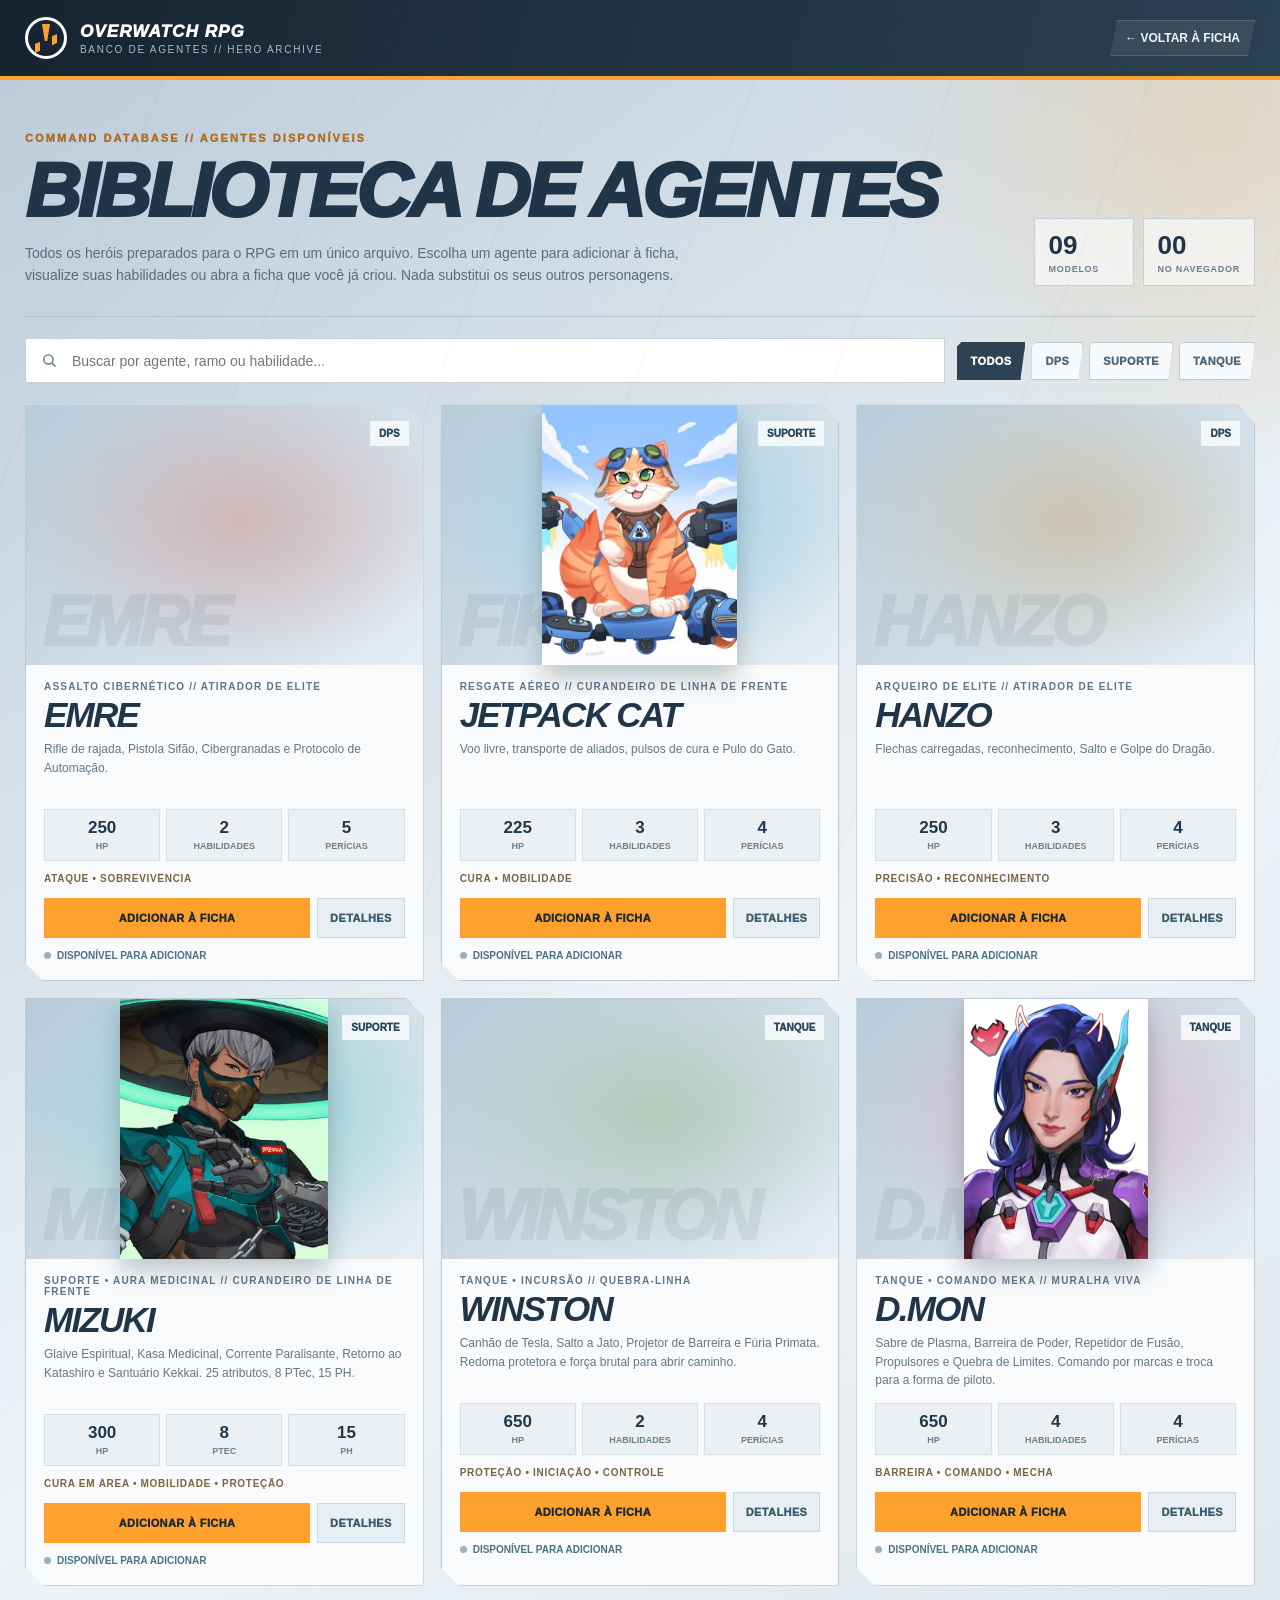
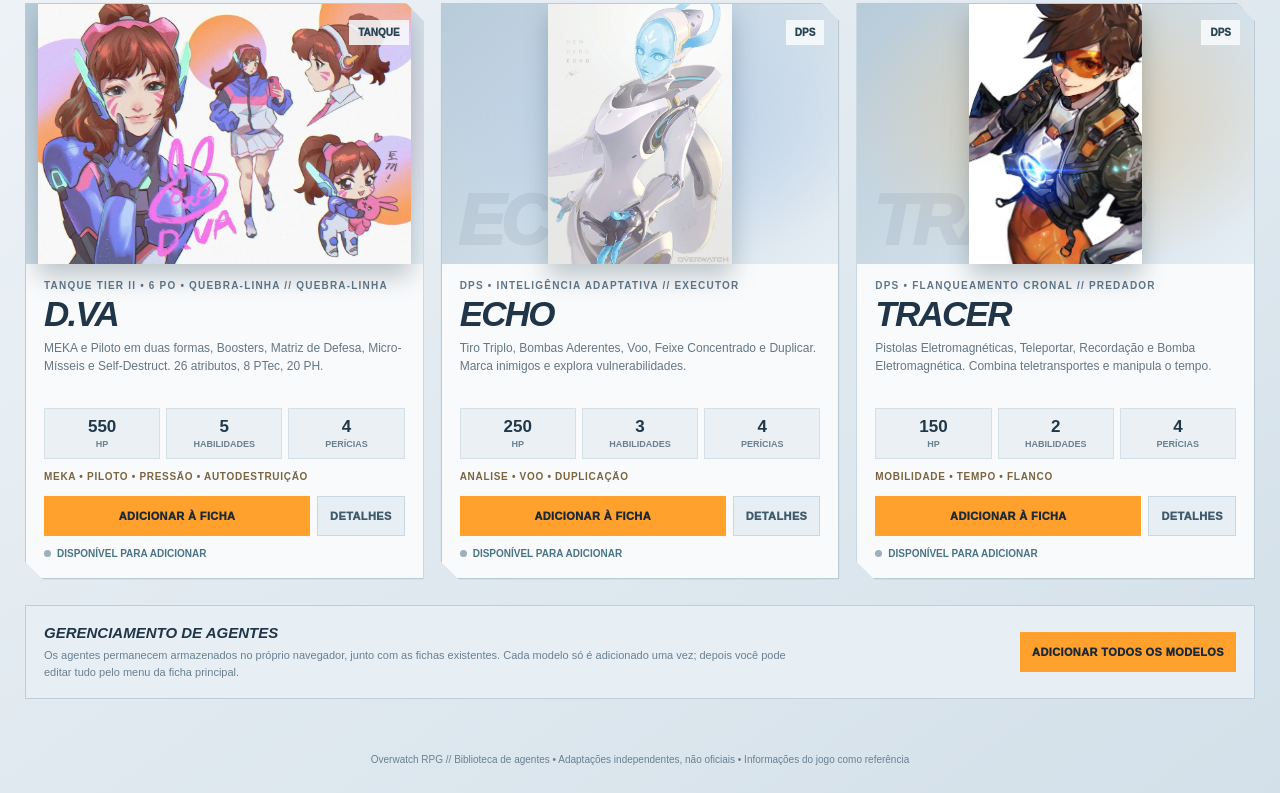
==== commit fc8bf5bf: "Adicionar acionamento gratuito de Chamar MEKA após a Self-Destruct da D.Va" ====
--- a/agentes.html
+++ b/agentes.html
@@ -141,7 +141,7 @@
 <script>
 "use strict";
 const KEY="overwatch_rpg_sheet_v1";
-const TEMPLATES=[{"id":"emre-sarioglu-rpg-template","_templateId":"emre-overwatch-rpg-2026-v1","name":"EMRE","role":"DPS","image":"https://blz-contentstack-images.akamaized.net/v3/assets/blt2477dcaf4ebd440c/blt3db2aaac9a964593/69817535f50df3108746940f/960_Emre.png","imageScale":1.2,"imageX":0,"imageY":0,"imageToolsCollapsed":true,"theme":{"followRole":false,"primary":"#c74e45","accent":"#ffaf43","background":"#bac8d2","background2":"#f5f5f5","surface":"#fbf9f8","surfaceAlt":"#e9edf0","header":"#252e3b","text":"#273642"},"attrs":{"life":4,"power":5,"precision":5,"dexterity":4,"resistance":2},"hpCurrent":250,"energyCurrent":0,"moveCurrent":20,"activeConditions":[],"passives":[{"id":"emre-pass-vitals","name":"Sinais Vitais Alterados","description":"Os implantes de Emre aceleram sua regeneração. Depois de passar 1 rodada inteira sem sofrer dano, ele recupera 30 HP no início da rodada seguinte, sem ultrapassar seu HP máximo. Essa recuperação não gera Energia."},{"id":"emre-pass-specialist","name":"Especialista — Recarga Rápida","description":"Ao eliminar um inimigo, Emre acelera seus sistemas de recarga. Até o final do próximo turno, pode recarregar o Rifle de Rajada Sintética uma vez como Ação Livre."}],"mechanics":{"attributeMap":{"life":"life","power":"power","precision":"precision","dexterity":"dexterity","resistance":"resistance"},"formulas":{"hp":{"useRoleBase":true,"base":0,"mult":50,"flat":0},"damage":{"mult":5,"flat":0},"reduction":{"mult":2,"flat":0},"movement":{"base":10,"mult":2.5,"flat":0},"dt":{"base":10,"mult":1,"flat":0},"energy":{"base":10,"flat":0}}},"specialResources":[{"id":"emre-ammo-frag","name":"Cibergranadas — Cargas","formulaType":"fixed","attr":"power","attr2":"resistance","multiplier":1,"base":2,"step":1,"current":2,"source":"Cibergranada","note":"2 cargas disponíveis. Uma carga é consumida por arremesso. Recuperação entre combates conforme as regras da campanha.","colorMode":"tech"},{"id":"emre-heat","name":"Calor — Pistola Sifão","formulaType":"fixed","attr":"power","attr2":"resistance","multiplier":1,"base":100,"step":10,"current":0,"source":"Pistola Sifão","note":"Cada disparo adiciona 10 de Calor. Ao alcançar 100, a Pistola Sifão se desativa. O Calor diminui enquanto Emre não dispara.","colorMode":"armor"}],"basicAttacks":[{"id":"emre-burst","name":"Rifle de Rajada Sintética","type":"Dano","action":"Ação Padrão","range":"Curto/Médio — até 24m","target":"1 inimigo","energyGain":1,"baseMode":"manual","baseValue":60,"bonusValue":0,"description":"Dispara uma rajada de três projéteis contra um inimigo. Faça 1 teste de ataque (1d20 + Precisão). Em caso de acerto, a rajada causa 60 de dano, antes da Redução de Dano do alvo.","notes":"Rajada de três projéteis; carregador de 36 tiros."},{"id":"emre-burst-ads","name":"Rifle de Rajada — Modo Mira","type":"Dano","action":"Ação Padrão","range":"Médio/Longo — até 35m","target":"1 inimigo visível","energyGain":1,"baseMode":"manual","baseValue":60,"bonusValue":0,"description":"Emre utiliza a mira de precisão do rifle para atingir inimigos distantes. Seus disparos causam 60 de dano e recebem +2 em Precisão contra alvos a médio ou longo alcance. Esse bônus não se aplica contra inimigos adjacentes.","notes":"A mira amplia o alcance efetivo e reduz a dispersão dos disparos."}],"abilities":[{"id":"emre-siphon","name":"Pistola Sifão","type":"Dano / Cura","action":"Ação Padrão","minCost":2,"spent":2,"energyGain":0,"amplifiable":false,"autoAmplify":false,"baseMode":"manual","baseValue":30,"range":"Curto — até 12m","target":"1 alvo + pequena explosão","duration":"2 rodadas","description":"Emre empunha a Pistola Sifão por 2 rodadas. Cada disparo causa 30 de dano e restaura HP igual a 60% do dano efetivamente causado, arredondado para baixo. Enquanto estiver equipada, Emre recebe +7m de Movimento e pode saltar obstáculos. Cada disparo gera 10 de Calor; ao atingir 100, o efeito se encerra.","amplification":"Esta habilidade não recebe amplificação por Energia."},{"id":"emre-frag","name":"Cibergranada","type":"Dano","action":"Ação Padrão","minCost":2,"spent":2,"energyGain":0,"amplifiable":true,"autoAmplify":true,"baseMode":"manual","baseValue":70,"range":"Médio — até 24m","target":"Explosão de 4m de raio","duration":"Instantânea","description":"Emre lança uma granada cibernética que ricocheteia e explode na área escolhida. Criaturas atingidas sofrem 70 de dano; um teste bem-sucedido de Destreza contra a DT da habilidade reduz o dano à metade. A explosão pode alcançar inimigos atrás de coberturas parciais. Consome 1 carga de Cibergranada.","amplification":"Para cada 1 Energia adicional investida, a explosão causa +15 de dano."}],"ultimate":{"name":"Protocolo de Automação","type":"Dano","action":"Ação Padrão","minCost":10,"spent":10,"energyGain":0,"amplifiable":false,"autoAmplify":false,"baseMode":"manual","baseValue":45,"range":"Médio / Área","target":"Alvos atingidos por projéteis explosivos","duration":"3 rodadas","description":"Emre ativa seu armamento autônomo por 3 rodadas, podendo voar livremente até seu Movimento Total e alternar entre dois disparos. Tiro Leve: causa 45 de dano ao alvo principal e 15 aos inimigos num raio de 2m. Tiro Pesado: causa 125 de dano direto e 40 em um raio de 3m; pode ser utilizado uma vez por rodada e causa dano a Emre se disparado perto demais. Durante o protocolo, Emre reduz em 40% o dano que recebe.","amplification":"Custo fixo de 10 Energia. Não recebe amplificação."},"proficiencies":[{"id":"emre-prof-tatica","name":"Tática e Planejamento Militar","rank":3},{"id":"emre-prof-arma","name":"Armamento de Assalto","rank":2},{"id":"emre-prof-infil","name":"Infiltração","rank":1},{"id":"emre-prof-cib","name":"Tecnologia Cibernética","rank":1},{"id":"emre-prof-perc","name":"Percepção","rank":1}],"profMax":8,"items":[{"id":"emre-item-rifle","name":"Rifle de Rajada Sintética","category":"Arma principal","qty":1,"equipped":true,"description":"Rifle cibernético de três disparos por rajada, com carregador de 36 tiros e mira para combate de longa distância."},{"id":"emre-item-pistol","name":"Pistola Sifão","category":"Arma / Dispositivo","qty":1,"equipped":true,"description":"Emre empunha a Pistola Sifão por 2 rodadas. Cada disparo causa 30 de dano e restaura HP igual a 60% do dano efetivamente causado, arredondado para baixo. Enquanto estiver equipada, Emre recebe +7m de Movimento e pode saltar obstáculos. Cada disparo gera 10 de Calor; ao atingir 100, o efeito se encerra.","amplification":"Esta habilidade não recebe amplificação por Energia."},{"id":"emre-item-grenade","name":"Cibergranadas","category":"Explosivo","qty":2,"equipped":true,"description":"Dispositivos ricocheteantes que explodem após curto intervalo. Duas cargas acompanhadas pela barra especial."},{"id":"emre-item-cyborg","name":"Implantes Cibernéticos","category":"Aprimoramento","qty":1,"equipped":true,"description":"Sistemas de recuperação acelerada e armamento automático. Parte da identidade de Emre como ciborgue."},{"id":"emre-item-file","name":"Dossiê — Emre Sarıoğlu","category":"Arquivo","qty":1,"equipped":false,"description":"Nome: Emre Sarıoğlu. Idade: 44 anos. Aniversário: 8 de novembro. Naturalidade: Turquia. Bases: Istambul (anterior) e Roma (atual). Ex-agente da Overwatch, atualmente ligado à Talon. Militar brilhante, Emre utiliza aprimoramentos cibernéticos que ameaçam seu livre-arbítrio. Freja permanece uma de suas principais aliadas."}],"selectedPerks":[],"techAvailable":10,"techLimit":10,"perkSlotsLimit":5,"selectedTree":"Atirador de Elite","purchasedNodes":[],"phTotal":0,"page":"page1"},{"id":"jetpack-cat-rpg-template","_templateId":"jetpack-cat-overwatch-rpg-2026-v1","name":"JETPACK CAT","role":"Suporte","image":"https://n4nd0-hub.github.io/Overwatch-RPG/assets/jetpack-cat-fika.webp","imageScale":1,"imageX":0,"imageY":0,"imageToolsCollapsed":true,"theme":{"followRole":false,"primary":"#36a9d6","accent":"#f7a54a","background":"#bdd9e7","background2":"#f3f9fc","surface":"#fdfefe","surfaceAlt":"#e9f1f6","header":"#19415a","text":"#193447"},"attrs":{"life":2,"power":5,"precision":3,"dexterity":8,"resistance":2},"hpCurrent":225,"energyCurrent":0,"moveCurrent":30,"activeConditions":[],"passives":[{"id":"fika-pass-jetpack","name":"Mochila a Jato — Voo Permanente","description":"Fika pode voar livremente em qualquer direção e permanecer suspensa no ar. O voo normal utiliza seu Movimento Total de 30m por turno e não gasta Energia. Voo Veloz consome Combustível para acelerar. Enraizamento, congelamento ou atordoamento podem impedir suas manobras."},{"id":"fika-pass-tactician","name":"Estratégia — Reserva de Ultimate","description":"Fika administra sua reserva de poder para aproveitar oportunidades de suporte. Sempre que uma regra permitir armazenar Energia acima do limite comum, o excedente pode ser reservado para a próxima Ultimate. Sem esse efeito, sua Energia permanece limitada ao máximo normal de 10."}],"mechanics":{"attributeMap":{"life":"life","power":"power","precision":"precision","dexterity":"dexterity","resistance":"resistance"},"formulas":{"hp":{"useRoleBase":true,"base":0,"mult":50,"flat":25},"damage":{"mult":5,"flat":0},"reduction":{"mult":2,"flat":0},"movement":{"base":10,"mult":2.5,"flat":0},"dt":{"base":10,"mult":1,"flat":0},"energy":{"base":10,"flat":0}}},"specialResources":[{"id":"fika-fuel","name":"Combustível do Propulsor","formulaType":"fixed","attr":"dexterity","attr2":"power","multiplier":1,"base":100,"step":25,"current":100,"source":"Mochila a Jato / Voo Veloz","note":"Voo Veloz consome 25 pontos de Combustível. Fika recupera 25 por rodada sem acelerar ou 10 enquanto transporta um aliado. Máximo: 100.","colorMode":"tech"}],"basicAttacks":[{"id":"fika-paw-damage","name":"Projéteis Miauravilhosos — Dano","type":"Dano","action":"Ação Padrão","range":"Curto / Médio — até 24m","target":"1 inimigo","energyGain":0,"baseMode":"auto","baseValue":null,"bonusValue":0,"description":"Fika dispara uma salva de projéteis em formato de patinha. Faça um teste de ataque (1d20 + Precisão) contra a Defesa do inimigo. Se acertar, causa Poder × 5 de dano (25 com os atributos atuais), sujeito à Redução de Dano. A curta distância, recebe +2 em Precisão pela concentração dos projéteis.","notes":"Disparo espalhado de curto e médio alcance."},{"id":"fika-paw-heal","name":"Projéteis Miauravilhosos — Cura","type":"Cura","action":"Ação Padrão","range":"Curto / Médio — até 24m","target":"1 aliado","energyGain":1,"baseMode":"auto","baseValue":null,"bonusValue":0,"description":"Fika lança projéteis bióticos que restauram o HP de um aliado em sua linha de visão. O alvo recupera Poder × 5 de HP (25 com os atributos atuais). Ao curar um aliado, Fika gera 1 Energia, respeitando o limite de geração do Suporte.","notes":"Modo de cura dos mesmos projéteis utilizados no ataque ofensivo."}],"abilities":[{"id":"fika-fast-flight","name":"Voo Veloz","type":"Movimento","action":"Movimento","minCost":0,"spent":0,"energyGain":0,"amplifiable":false,"autoAmplify":false,"baseMode":"description","baseValue":null,"range":"Pessoal","target":"Você","duration":"Instantânea","description":"Fika acelera sua mochila a jato e se desloca até 12m adicionais em qualquer direção, sem provocar Ataques de Oportunidade. O impulso consome 25 pontos de Combustível e não gasta Energia. Seu voo normal continua disponível de acordo com o Movimento restante.","amplification":"Não recebe amplificação por Energia. Quando transporta um aliado, Fika recupera menos Combustível."},{"id":"fika-lifeline","name":"Cabo de Resgate","type":"Cura","action":"Ação Padrão & Livre para Manter","minCost":1,"spent":1,"energyGain":0,"amplifiable":false,"autoAmplify":false,"baseMode":"manual","baseValue":15,"range":"Curto — até 12m","target":"1 aliado voluntário","duration":"Até 3 rodadas","description":"Fika conecta um cabo a um aliado voluntário e pode transportá-lo consigo durante o voo, respeitando o espaço disponível. Enquanto o cabo permanecer conectado, o aliado recupera 15 HP no início do turno de Fika. Durante o transporte, Fika recebe +5m de Movimento, mas recupera menos Combustível. O efeito pode ser mantido por até 3 rodadas.","amplification":"Manter o cabo conectado não consome Energia adicional."},{"id":"fika-purr","name":"Ronrom","type":"Cura","action":"Ação Padrão","minCost":3,"spent":3,"energyGain":0,"amplifiable":true,"autoAmplify":true,"baseMode":"auto","baseValue":null,"range":"Área centrada em você — raio 9m","target":"Você e aliados na área","duration":"3 rodadas","description":"Fika emite pulsos de energia restauradora durante 3 rodadas. No início de cada turno de Fika, os aliados na área recuperam 25 HP; Fika recupera 15 HP por pulso. O primeiro pulso empurra inimigos adjacentes em 3m caso falhem em um teste de Resistência contra DT igual a 10 + Poder + Energia investida.","amplification":"Para cada 1 Energia adicional investida, a cura inicial de cada aliado aumenta em +15 HP."}],"ultimate":{"name":"Pulo do Gato","type":"CC","action":"Ação Padrão","minCost":10,"spent":10,"energyGain":0,"amplifiable":false,"autoAmplify":false,"baseMode":"manual","baseValue":40,"range":"Até 24m — mergulho","target":"Área de 6m + inimigo mais próximo","duration":"1 rodada de controle","description":"Fika mergulha contra o solo, atingindo todos os inimigos em um raio de 6m. Cada alvo realiza um teste de Resistência contra DT 25. Em caso de falha, sofre 40 de dano e fica Derrubado; em caso de sucesso, sofre metade do dano e não fica Derrubado. O inimigo mais próximo do centro que falhar também fica preso ao Cabo de Resgate por 1 rodada, podendo ser arrastado durante o movimento de Fika. Ao ativar a habilidade, Fika restaura todo o Combustível.","amplification":"Custo fixo de 10 Energia. Não recebe amplificação."},"proficiencies":[{"id":"fika-prof-acrob","name":"Acrobacia Aérea","rank":3},{"id":"fika-prof-perc","name":"Percepção Felina","rank":2},{"id":"fika-prof-resgate","name":"Resgate e Transporte","rank":2},{"id":"fika-prof-stealth","name":"Furtividade","rank":1}],"profMax":8,"items":[{"id":"fika-item-pack","name":"Mochila a Jato de Brigitte","category":"Dispositivo de voo","qty":1,"equipped":true,"description":"Propulsor que permite voo permanente, manobras aéreas e Voo Veloz. O Combustível possui barra própria no HUD."},{"id":"fika-item-bio","name":"Lançador de Projéteis Miauravilhosos","category":"Arma biótica","qty":1,"equipped":true,"description":"Lançador biótico capaz de ferir inimigos ou restaurar a vida de aliados com seus projéteis em forma de patinha."},{"id":"fika-item-lifeline","name":"Cabo de Resgate","category":"Dispositivo de suporte","qty":1,"equipped":true,"description":"Fika conecta um cabo a um aliado voluntário e pode transportá-lo consigo durante o voo, respeitando o espaço disponível. Enquanto o cabo permanecer conectado, o aliado recupera 15 HP no início do turno de Fika. Durante o transporte, Fika recebe +5m de Movimento, mas recupera menos Combustível. O efeito pode ser mantido por até 3 rodadas.","amplification":"Manter o cabo conectado não consome Energia adicional."},{"id":"fika-item-goggles","name":"Óculos de Piloto","category":"Equipamento pessoal","qty":1,"equipped":true,"description":"Óculos característicos de Fika, a Jetpack Cat, e parte de seu uniforme de voo."},{"id":"fika-item-lore","name":"Dossiê — Fika","category":"Arquivo","qty":1,"equipped":false,"description":"Nome: Fika, também chamada Jetpack Cat. Função: Suporte — Estratégia. Afiliação: Overwatch. Base: Observatório: Gibraltar. Brigitte Lindholm adotou Fika e desenvolveu seu equipamento de voo. Encontrada nas instalações de Gibraltar, a gata integrou-se à equipe após o ataque da Talon. Idade e aniversário desconhecidos."}],"selectedPerks":[],"techAvailable":10,"techLimit":10,"perkSlotsLimit":5,"selectedTree":"Curandeiro de Linha de Frente","purchasedNodes":[],"phTotal":0,"page":"page1"},{"id":"hanzo-shimada-rpg-template","_templateId":"hanzo-overwatch-rpg-2026-v1","name":"HANZO","role":"DPS","image":"https://vignette.wikia.nocookie.net/overwatch/images/e/ee/Hanzo_Portrait.png/revision/latest?cb=20160503193816&path-prefix=de","imageScale":1.12,"imageX":0,"imageY":0,"imageToolsCollapsed":true,"theme":{"followRole":false,"primary":"#c18a3f","accent":"#67c4d3","background":"#c8d2d8","background2":"#f5f7f8","surface":"#fbf9f5","surfaceAlt":"#ebece9","header":"#293643","text":"#253543"},"attrs":{"life":4,"power":5,"precision":6,"dexterity":4,"resistance":1},"hpCurrent":250,"energyCurrent":0,"moveCurrent":20,"activeConditions":[],"passives":[{"id":"hanzo-pass-climb","name":"Escalar — Agilidade dos Shimada","description":"Hanzo escala paredes e superfícies verticais sem auxílio de equipamentos. Sua distância de escalada é limitada pelo Movimento disponível. Superfícies especialmente difíceis podem exigir um teste de Destreza ou Acrobacia. Escalar não consome Energia."},{"id":"hanzo-pass-sharpshooter","name":"Artilharia — Acerto Crítico e Salto","description":"Sempre que Hanzo obtém um 20 natural em um ataque com o arco, seu próximo Salto, realizado até o final do turno seguinte, não consome Energia. Esse benefício só pode ser ativado uma vez por rodada."}],"mechanics":{"attributeMap":{"life":"life","power":"power","precision":"precision","dexterity":"dexterity","resistance":"resistance"},"formulas":{"hp":{"useRoleBase":true,"base":0,"mult":50,"flat":0},"damage":{"mult":5,"flat":0},"reduction":{"mult":2,"flat":0},"movement":{"base":10,"mult":2.5,"flat":0},"dt":{"base":10,"mult":1,"flat":0},"energy":{"base":10,"flat":0}}},"specialResources":[],"basicAttacks":[{"id":"hanzo-bow-quick","name":"Arco da Tempestade — Disparo Rápido","type":"Dano","action":"Ação Padrão","range":"Curto/Médio — até 24m","target":"1 inimigo","energyGain":1,"baseMode":"auto","baseValue":null,"bonusValue":0,"description":"Hanzo libera uma flecha de carga curta para pressionar inimigos enquanto se movimenta. Faça 1d20 + Precisão contra a Defesa do alvo. Em caso de acerto, causa Poder × 5 de dano (25 com os atributos atuais), sujeito à Redução de Dano.","notes":"Não necessita de recarga de carregador. Um ataque que cause dano gera 1 Energia."},{"id":"hanzo-bow-charged","name":"Arco da Tempestade — Flecha Carregada","type":"Dano","action":"Ação Padrão","range":"Médio/Longo — até 36m","target":"1 inimigo","energyGain":1,"baseMode":"manual","baseValue":75,"bonusValue":0,"description":"Hanzo concentra sua força em uma flecha de longo alcance. Faça 1d20 + Precisão contra a Defesa do alvo; em caso de acerto, causa 75 de dano antes da Redução. Se utilizou a ação Mirar na rodada anterior, recebe os benefícios dessa ação. Um 20 natural representa acerto crítico e dobra o dano.","notes":"Disparo de potência máxima, preparado para alcançar alvos distantes."}],"abilities":[{"id":"hanzo-storm-arrows","name":"Flechas da Tempestade","type":"Dano","action":"Ação Padrão","minCost":3,"spent":3,"energyGain":0,"amplifiable":true,"autoAmplify":true,"baseMode":"manual","baseValue":75,"range":"Médio — até 24m","target":"1 alvo (ou vários, dividindo os cinco projéteis)","duration":"Instantânea","description":"Hanzo dispara cinco flechas em rápida sucessão, capazes de ricochetear até duas vezes em superfícies rígidas. Cada flecha causa 15 de dano; se todas atingirem o mesmo alvo, o dano total é 75. É possível distribuir os disparos entre diferentes inimigos, realizando um teste de ataque para cada alvo escolhido. A Redução de Dano é aplicada uma vez ao total recebido por cada alvo. Ricochetes permitem atingir inimigos por ângulos difíceis, sem multiplicar o dano.","amplification":"Cada 1 Energia adicional aumenta o dano total da salva em +15, distribuídos entre as flechas escolhidas. A amplificação é aplicada uma única vez à salva."},{"id":"hanzo-sonic-arrow","name":"Flecha Sônica","type":"Utilidade","action":"Ação Padrão","minCost":2,"spent":2,"energyGain":0,"amplifiable":false,"autoAmplify":false,"baseMode":"description","baseValue":null,"range":"Médio/Longo — até 30m","target":"Área de 9m de raio a partir do impacto","duration":"2 rodadas","description":"Hanzo dispara uma flecha com sensor, revelando a posição dos inimigos em um raio de 9m do ponto de impacto por 2 rodadas, inclusive criaturas escondidas. Aliados informados sobre essas posições recebem +2 em testes de Percepção para localizar os inimigos revelados. A detecção não atravessa automaticamente coberturas físicas nem remove obstáculos.","amplification":"Não recebe amplificação por Energia."},{"id":"hanzo-lunge","name":"Salto — Impulso Aéreo","type":"Movimento","action":"Ação Livre","minCost":1,"spent":1,"energyGain":0,"amplifiable":true,"autoAmplify":false,"baseMode":"description","baseValue":null,"range":"Pessoal","target":"Você","duration":"Instantânea","description":"Hanzo executa um salto adicional no ar, deslocando-se até 8m na horizontal ou 6m na vertical sem provocar Ataques de Oportunidade durante o impulso. Esse deslocamento é adicional ao Movimento Total e pode permitir que ele deixe uma área de perigo.","amplification":"Para cada 1 Energia adicional, escolha entre +5m de deslocamento ou +5 em Destreza no teste de reação associado ao salto. Após um acerto crítico com o arco, o próximo Salto pode ser gratuito."}],"ultimate":{"name":"Golpe do Dragão","type":"Dano","action":"Ação Padrão","minCost":10,"spent":10,"energyGain":0,"amplifiable":false,"autoAmplify":false,"baseMode":"manual","baseValue":150,"range":"Linha reta — até 36m","target":"Corredor de 6m de largura atravessando obstáculos","duration":"2 rodadas","description":"Hanzo dispara uma flecha que invoca dois dragões espirituais, os quais avançam por uma linha de até 36m, com 6m de largura, atravessando obstáculos comuns. Inimigos alcançados fazem um teste de Destreza contra DT 25: na falha, sofrem 150 de dano; no sucesso, metade. Os que permanecerem na trajetória até o início do próximo turno sofrem mais 50 de dano, reduzidos à metade com um novo teste. Os dragões seguem seu caminho sem necessidade de linha de visão contínua.","amplification":"Custo fixo de 10 Energia. Não recebe amplificação."},"proficiencies":[{"id":"hanzo-prof-bow","name":"Arqueria Tradicional","rank":3},{"id":"hanzo-prof-perc","name":"Percepção","rank":2},{"id":"hanzo-prof-infil","name":"Furtividade e Infiltração","rank":2},{"id":"hanzo-prof-esc","name":"Acrobacia e Escalada","rank":1}],"profMax":8,"items":[{"id":"hanzo-item-stormbow","name":"Arco da Tempestade","category":"Arma principal","qty":1,"equipped":true,"description":"Arco assimétrico de alta tecnologia, capaz de tiros rápidos e flechas carregadas, adequado ao combate de precisão."},{"id":"hanzo-item-sonic","name":"Flechas Sônicas","category":"Munição especial","qty":1,"equipped":true,"description":"Flechas de reconhecimento que revelam inimigos próximos ao ponto de impacto. Cada uso consome a Energia da Flecha Sônica."},{"id":"hanzo-item-storm","name":"Flechas da Tempestade","category":"Munição especial","qty":1,"equipped":true,"description":"Conjunto de flechas que permite uma salva de cinco projéteis rápidos, capazes de ricochetear em superfícies."},{"id":"hanzo-item-quiver","name":"Aljava Shimada","category":"Equipamento","qty":1,"equipped":true,"description":"Aljava tradicional modificada para o arco tecnológico. Flechas comuns são consideradas abundantes, sem barra própria."},{"id":"hanzo-item-dossier","name":"Dossiê — Hanzo Shimada","category":"Arquivo","qty":1,"equipped":false,"description":"Nome completo: Hanzo Shimada (島田 半蔵). Função: DPS — Artilharia. Idade: 40 anos. Aniversário: 3 de novembro. Nacionalidade: japonesa. Bases conhecidas: Hanamura (antiga) e Kanazaka, Japão. Ex-herdeiro do clã Shimada e irmão mais velho de Genji Shimada, Hanzo abandonou o clã após o confronto que quase matou seu irmão. Desde então, percorre um caminho de honra e reparação."}],"selectedPerks":[],"techAvailable":10,"techLimit":10,"perkSlotsLimit":5,"selectedTree":"Atirador de Elite","purchasedNodes":[],"phTotal":0,"page":"page1"},{"id":"mizuki-overwatch-rpg-template","_templateId":"mizuki-overwatch-rpg-2026-v2","name":"MIZUKI","role":"Suporte","image":"assets/mizuki.jpg","imageScale":1,"imageX":0,"imageY":0,"imageToolsCollapsed":true,"theme":{"followRole":false,"primary":"#13a9a1","accent":"#d3b276","background":"#c7dfdc","background2":"#f1f6f4","surface":"#fcfdfb","surfaceAlt":"#e3efed","header":"#203e42","text":"#25413e"},"attrs":{"life":4,"power":6,"precision":5,"dexterity":5,"resistance":5},"hpCurrent":300,"energyCurrent":0,"moveCurrent":22.5,"activeConditions":[],"passives":[{"id":"mizuki-remedy-aura","name":"Aura Medicinal — Passiva","description":"Uma aura restauradora envolve Mizuki em um raio de 12m. No início de cada turno dele, todos os aliados dentro da área recuperam HP conforme a intensidade da Aura: 0–24 pontos, 10 HP; 25–49, 15 HP; 50–74, 20 HP; 75–99, 25 HP; 100 pontos, 30 HP. Mizuki recupera metade desse valor, arredondado para baixo. A Aura varia de 0 a 100. Aumenta em +15 ao acertar um inimigo com a Glaive, +10 por aliado curado pelo Kasa e +15 ao acertar a Corrente Paralisante. Se passar 1 rodada inteira sem causar dano nem curar aliados com habilidades, perde 15 pontos de Aura. A Aura não utiliza Energia."},{"id":"mizuki-survivor","name":"Sobrevivência — Passiva da Subfunção","description":"Após usar Retorno ao Katashiro, Mizuki recebe regeneração acelerada. Se não sofrer dano até o início de seu próximo turno, recupera 20 HP, respeitando o HP máximo. Essa recuperação não consome Energia nem pontos de Aura Medicinal."}],"mechanics":{"attributeMap":{"life":"life","power":"power","precision":"precision","dexterity":"dexterity","resistance":"resistance"},"formulas":{"hp":{"useRoleBase":true,"base":0,"mult":50,"flat":0},"damage":{"mult":5,"flat":0},"reduction":{"mult":2,"flat":0},"movement":{"base":10,"mult":2.5,"flat":0},"dt":{"base":10,"mult":1,"flat":0},"energy":{"base":10,"flat":0}}},"specialResources":[{"id":"mizuki-aura-meter","name":"Aura Medicinal","formulaType":"fixed","attr":"power","attr2":"life","multiplier":1,"base":100,"step":10,"current":0,"source":"Passiva — Cura em área","note":"Reserva espiritual de 0 a 100. Ganha 15 ao atingir um inimigo com a Glaive; 10 por aliado curado com o Kasa; 15 ao acertar a Corrente. Perde 15 ao passar uma rodada sem causar dano ou curar com habilidades. A cada turno, aliados a até 12m recuperam de 10 a 30 HP conforme a intensidade da Aura.","colorMode":"tech"},{"id":"mizuki-kasa-charges","name":"Kasa Medicinal — Cargas","formulaType":"fixed","attr":"power","attr2":"life","multiplier":1,"base":3,"step":1,"current":3,"source":"Kasa Medicinal","note":"Três cargas. Cada uso de Kasa Medicinal consome uma. Recupera uma carga a cada 2 rodadas. Enquanto houver ao menos uma carga, Mizuki recebe +2 em Defesa contra disparos direcionados à cabeça.","colorMode":"armor"}],"basicAttacks":[{"id":"mizuki-glaive","name":"Glaive Espiritual — Arremesso","type":"Dano","action":"Ação Padrão","range":"Curto/Médio — até 30m","target":"1 inimigo (ricochete opcional)","energyGain":1,"baseMode":"auto","baseValue":null,"bonusValue":0,"description":"Mizuki arremessa a Glaive Espiritual, uma lâmina giratória capaz de ricochetear em superfícies rígidas. Faça 1d20 + Precisão contra a Defesa do alvo. Em caso de acerto, causa Poder × 5 de dano imediato (30 com os atributos atuais) e mais 15 de dano no início do próximo turno do inimigo. A lâmina pode ricochetear uma vez para atingir um alvo fora da linha direta.","notes":"A Glaive gera 1 Energia ao atingir um inimigo. A Aura Medicinal é acumulada separadamente, conforme a passiva."},{"id":"mizuki-glaive-charged","name":"Glaive Espiritual — Arremesso Carregado","type":"Dano","action":"Ação Padrão","range":"Médio/Longo — até 40m","target":"Até 2 inimigos alinhados","energyGain":1,"baseMode":"manual","baseValue":45,"bonusValue":0,"description":"Mizuki concentra energia na Glaive e a arremessa com força suficiente para atravessar dois inimigos alinhados. Faça um teste de 1d20 + Precisão contra cada alvo. O primeiro sofre 45 de dano imediato e mais 20 no início do próximo turno; o segundo sofre 30 imediatamente e mais 10 no turno seguinte. A Redução de Dano é calculada separadamente para cada inimigo.","notes":"O disparo atravessa o primeiro alvo e continua em linha reta. Gera no máximo 1 Energia por uso."}],"abilities":[{"id":"mizuki-kasa","name":"Kasa Medicinal","type":"Cura","action":"Ação Padrão","minCost":1,"spent":1,"energyGain":0,"amplifiable":true,"autoAmplify":false,"baseMode":"manual","baseValue":60,"range":"Até 30m; ricochete entre aliados até 12m","target":"Até 3 aliados diferentes","duration":"Instantânea","description":"Mizuki lança o Kasa Medicinal para restaurar o HP de aliados em sequência. O primeiro aliado, a até 30m e em linha de visão, recupera 60 HP. O Kasa pode ricochetear até outros dois aliados distintos a até 12m do alvo anterior, curando 45 HP no segundo e 30 HP no terceiro. Cada ativação consome 1 Energia e 1 das 3 cargas. Uma carga é restaurada a cada 2 rodadas. Enquanto Mizuki possuir pelo menos 1 carga, recebe +2 em Defesa contra ataques direcionados especificamente à cabeça.","amplification":"Para cada 1 Energia adicional investida, a cura aumenta em +15 HP no primeiro aliado e +5 HP em cada um dos demais. Com o aprimoramento Regra de Três, o limite aumenta em 1 carga e cada ricochete cura +10 HP adicionais."},{"id":"mizuki-binding","name":"Corrente Paralisante","type":"CC","action":"Ação Padrão","minCost":2,"spent":2,"energyGain":0,"amplifiable":true,"autoAmplify":false,"baseMode":"manual","baseValue":40,"range":"Até 20m","target":"1 inimigo OU parede/superfície rígida","duration":"1 rodada de controle","description":"Mizuki lança uma corrente que pode atingir um inimigo ou prender-se a uma parede. Contra inimigo: faça 1d20 + Precisão; em caso de acerto, causa 40 de dano. O alvo realiza um teste de Resistência contra DT igual a 10 + Poder + Energia investida (DT 18 no custo-base). Na falha, tem seu Movimento reduzido à metade e não pode usar habilidades de deslocamento por 1 rodada. Contra parede: em vez de atacar, Mizuki prende a corrente à superfície e se puxa até 12m na direção do ponto de ancoragem. A corrente atinge apenas o primeiro alvo em sua trajetória.","amplification":"Para cada 1 Energia adicional investida, a DT da penalidade aumenta em +1 e, ao atingir um inimigo, a corrente causa +5 de dano."},{"id":"mizuki-katashiro","name":"Retorno ao Katashiro","type":"Movimento","action":"Ação Livre","minCost":2,"spent":2,"energyGain":0,"amplifiable":false,"autoAmplify":false,"baseMode":"description","baseValue":null,"range":"Pessoal; avanço de até 10m","target":"Você; aliados próximos ao boneco","duration":"Até 2 rodadas","description":"Mizuki avança até 10m sem provocar Ataques de Oportunidade, deixando um boneco de papel na posição de origem. Recebe +5m de Movimento Total até o início do próximo turno. O boneco permanece por 2 rodadas e restaura 15 HP de um aliado a até 3m dele no início de cada turno de Mizuki. Enquanto o boneco existir, Mizuki pode se teletransportar de volta até 3 vezes como Ação Livre, no máximo uma vez por turno. Cada retorno conserva a posição original do boneco e não consome Energia adicional.","amplification":"Não recebe amplificação por Energia. Com o aprimoramento Passo Ligeiro, aliados dentro da Aura Medicinal recebem aumento de Movimento enquanto o Katashiro estiver ativo."}],"ultimate":{"id":"mizuki-kekkai","name":"Santuário Kekkai","type":"Proteção","action":"Ação Padrão","minCost":10,"spent":10,"energyGain":0,"amplifiable":false,"autoAmplify":false,"baseMode":"manual","baseValue":75,"range":"Até 15m para posicionar o santuário","target":"Aliados dentro de área de 8m de raio","duration":"3 rodadas","description":"Mizuki ergue um santuário espiritual a até 15m de distância, formando uma área protetora de 8m de raio durante 3 rodadas. Aliados no santuário recuperam 75 HP imediatamente e mais 30 HP no início de cada turno de Mizuki, sem ultrapassar o HP máximo. A barreira absorve até 3 ataques de projétil por rodada que atravessem seus limites, tanto de fora para dentro quanto de dentro para fora. Ataques corpo a corpo e efeitos que não sejam projéteis atravessam a proteção. O santuário permanece fixo até o efeito acabar.","amplification":"Custo fixo de 10 Energia. Não recebe amplificação."},"proficiencies":[],"profMax":8,"items":[{"id":"mizuki-item-glaive","name":"Glaive Espiritual","category":"Arma principal","qty":1,"equipped":true,"description":"Lâmina espiritual giratória que ricocheteia em superfícies rígidas e inflige dano persistente. Um arremesso carregado atravessa inimigos alinhados."},{"id":"mizuki-item-kasa","name":"Kasa Medicinal","category":"Dispositivo de cura","qty":3,"equipped":true,"description":"Chapéu medicinal com três cargas. Ao ser lançado, ricocheteia entre aliados e restaura sua vida em sequência."},{"id":"mizuki-item-chain","name":"Corrente Paralisante","category":"Arma / Ferramenta","qty":1,"equipped":true,"description":"Mizuki lança uma corrente que pode atingir um inimigo ou prender-se a uma parede. Contra inimigo: faça 1d20 + Precisão; em caso de acerto, causa 40 de dano. O alvo realiza um teste de Resistência contra DT igual a 10 + Poder + Energia investida (DT 18 no custo-base). Na falha, tem seu Movimento reduzido à metade e não pode usar habilidades de deslocamento por 1 rodada. Contra parede: em vez de atacar, Mizuki prende a corrente à superfície e se puxa até 12m na direção do ponto de ancoragem. A corrente atinge apenas o primeiro alvo em sua trajetória.","amplification":"Para cada 1 Energia adicional investida, a DT da penalidade aumenta em +1 e, ao atingir um inimigo, a corrente causa +5 de dano."},{"id":"mizuki-item-katashiro","name":"Katashiro de Papel","category":"Dispositivo de mobilidade","qty":1,"equipped":true,"description":"Boneco de papel que marca a posição de retorno de Mizuki e emite pulsos de cura para aliados próximos."},{"id":"mizuki-doc","name":"Dossiê — Mizuki Kawano","category":"Arquivo","qty":1,"equipped":false,"description":"Nome: Mizuki Kawano. Função: Suporte — Sobrevivência. Idade: 22 anos. Aniversário: 9 de abril. Nacionalidade: japonesa. Bases: Tóquio (anterior) e Kanezaka (atual). Mizuki mantém ligações com o clã Hashimoto e se aproxima do grupo Yōkai. Progressão: Vida 4, Poder 6, Precisão 5, Destreza 5 e Resistência 5, totalizando 25 pontos de atributos. Possui 8 PTec disponíveis e 15 PH para desenvolver a trilha de Suporte. Ramo de especialização: Curandeiro de Linha de Frente. Aprimoramentos disponíveis para aquisição: Manancial, Alma Exposta, Regra de Três e Passo Ligeiro."}],"selectedPerks":[],"techAvailable":8,"techLimit":8,"perkSlotsLimit":5,"selectedTree":"Curandeiro de Linha de Frente","purchasedNodes":[],"phTotal":15,"page":"page1","_mizukiKitVersion":2},{"id":"winston-overwatch-rpg-template","_templateId":"winston-overwatch-rpg-2026-v1","name":"WINSTON","role":"Tanque","image":"https://blz-contentstack-images.akamaized.net/v3/assets/blt2477dcaf4ebd440c/bltf9557fb8c51d1c43/631a8aa4eef3ae0e03c74396/1600_Winston.jpg","imageScale":1.04,"imageX":0,"imageY":0,"imageToolsCollapsed":true,"theme":{"followRole":false,"primary":"#729e66","accent":"#e5af39","background":"#cad7d9","background2":"#f6f8f6","surface":"#fcfdfb","surfaceAlt":"#e8efeb","header":"#293d43","text":"#263e44"},"attrs":{"life":10,"power":4,"precision":2,"dexterity":2,"resistance":2},"hpCurrent":650,"energyCurrent":0,"moveCurrent":15,"activeConditions":[],"passives":[{"id":"winston-incursao","name":"Incursão — Regeneração Avançada","description":"Sempre que Winston utilizar Salto a Jato, seus sistemas de suporte vital ativam uma regeneração gradual. No início de cada um dos próximos 2 turnos, ele recupera 20 HP, sem ultrapassar seu HP máximo. Uma nova ativação reinicia a duração, mas não acumula a cura."}],"mechanics":{"attributeMap":{"life":"life","power":"power","precision":"precision","dexterity":"dexterity","resistance":"resistance"},"formulas":{"hp":{"useRoleBase":true,"base":0,"mult":50,"flat":0},"damage":{"mult":5,"flat":0},"reduction":{"mult":2,"flat":0},"movement":{"base":10,"mult":2.5,"flat":0},"dt":{"base":10,"mult":1,"flat":0},"energy":{"base":10,"flat":0}}},"specialResources":[{"id":"winston-barrier","name":"Integridade — Projetor de Barreira","formulaType":"attr_mult","attr":"power","attr2":"life","multiplier":50,"base":300,"step":50,"current":500,"source":"Projetor de Barreira","note":"A barreira possui 300 + (Poder × 50) HP, atualmente 500. Dano contra a redoma reduz primeiro esta reserva. A redoma dura até 2 rodadas ou até chegar a 0 HP. Ao criar outra barreira, sua integridade é restaurada ao máximo.","colorMode":"barrier"},{"id":"winston-primalhp","name":"Vida Extra — Fúria Primata","formulaType":"fixed","attr":"life","attr2":"resistance","multiplier":1,"base":250,"step":25,"current":0,"source":"Fúria Primata","note":"Ao ativar Fúria Primata, recebe 250 HP temporários. Todo dano recebido consome esta reserva antes de atingir o HP normal. A vida temporária restante desaparece após 3 rodadas; não é curada por efeitos comuns.","colorMode":"armor"}],"basicAttacks":[{"id":"winston-tesla-cone","name":"Canhão de Tesla — Descarga em Cone","type":"Dano","action":"Ação Padrão","range":"Cone frontal de 8m","target":"Até 3 inimigos no cone","energyGain":1,"baseMode":"manual","baseValue":35,"bonusValue":0,"description":"Winston libera arcos elétricos que atingem os inimigos próximos ao mesmo tempo. Faça 1d20 + Precisão contra a Defesa de cada inimigo no cone. Um alvo atingido sofre 35 de dano elétrico. A descarga alcança até 3 inimigos e gera 1 Energia caso cause dano a pelo menos um deles.","notes":"A eletricidade envolve alvos agrupados, mas não atravessa barreiras protetoras intactas."},{"id":"winston-tesla-focus","name":"Canhão de Tesla — Disparo Carregado","type":"Dano","action":"Ação Padrão","range":"Até 30m","target":"1 inimigo em linha de visão","energyGain":1,"baseMode":"manual","baseValue":60,"bonusValue":0,"description":"Winston concentra a carga do Canhão de Tesla em um único raio de longo alcance. Faça 1d20 + Precisão contra a Defesa do alvo. Em caso de acerto, o raio causa 60 de dano elétrico. Se atingir o inimigo, gera 1 Energia.","notes":"Disparo concentrado; não atinge os demais alvos próximos."},{"id":"winston-primal-fists","name":"Punhos Primatas — Fúria","type":"Dano","action":"Ação Padrão","range":"Corpo a corpo — até 2m","target":"1 inimigo","energyGain":0,"baseMode":"manual","baseValue":60,"bonusValue":0,"description":"Somente durante Fúria Primata. Winston desfere um golpe brutal que causa 60 de dano e empurra o alvo em 5m. O inimigo pode realizar um teste de Resistência contra DT 14 (10 + Poder) para reduzir o empurrão à metade. Se colidir com um obstáculo, sofre 15 de dano adicional.","notes":"Enquanto Fúria Primata estiver ativa, este golpe substitui os disparos do Canhão de Tesla."}],"abilities":[{"id":"winston-jump","name":"Salto a Jato","type":"Movimento","action":"Ação Livre","minCost":2,"spent":2,"energyGain":0,"amplifiable":true,"autoAmplify":false,"baseMode":"manual","baseValue":35,"range":"Salto de até 18m; segundo impulso de até 9m","target":"Você e inimigos na área de aterrissagem","duration":"Instantânea","description":"Winston aciona seus propulsores e salta até 18m, podendo atravessar obstáculos e alcançar terrenos elevados. Ao aterrissar, criaturas inimigas em um raio de 3m sofrem 35 de dano, reduzidos à metade com um teste de Destreza contra DT 16 (10 + Poder 4 + 2 Energia). Ainda durante o mesmo salto, Winston pode executar um segundo impulso de até 9m sem novo custo; essa aterrissagem causa 15 de dano em um raio de 2m. Os impulsos não provocam Ataques de Oportunidade.","amplification":"Cada 1 Energia adicional aumenta o alcance do primeiro salto em +4m e o dano de sua aterrissagem em +10. O segundo impulso permanece com metade do alcance do primeiro."},{"id":"winston-barrier-projector","name":"Projetor de Barreira","type":"Proteção","action":"Ação Padrão","minCost":3,"spent":3,"energyGain":0,"amplifiable":false,"autoAmplify":false,"baseMode":"description","baseValue":null,"range":"Pessoal ou lançamento até 12m","target":"Redoma de 5m de raio","duration":"2 rodadas ou até ser destruída","description":"Winston implanta um gerador que forma uma redoma protetora com 300 + (Poder × 50) HP, equivalente a 500 HP no estado atual. O gerador pode ser ativado aos seus pés ou arremessado até 12m, formando a redoma ao ser reativado ou no início do turno seguinte. Projéteis que cruzam o limite são absorvidos pela barreira e reduzem sua integridade. Aliados e inimigos podem atravessá-la livremente; golpes corpo a corpo não são bloqueados. Só pode existir uma barreira ativa por vez.","amplification":"Não recebe amplificação por Energia. Uma nova barreira substitui a anterior."}],"ultimate":{"id":"winston-primal-rage","name":"Fúria Primata","type":"Buff","action":"Ação Padrão","minCost":10,"spent":10,"energyGain":0,"amplifiable":false,"autoAmplify":false,"baseMode":"description","baseValue":null,"range":"Pessoal","target":"Você","duration":"3 rodadas","description":"Winston libera toda sua força, ganhando imediatamente 250 HP temporários durante 3 rodadas. Os ataques do Canhão de Tesla ficam indisponíveis: ele só pode utilizar Punhos Primatas e Salto a Jato. Seus socos causam 60 de dano e empurram os inimigos em 5m; uma colisão causa mais 15 de dano. Durante a Fúria, Winston pode usar Salto a Jato uma vez por rodada sem gastar Energia, escolhendo entre o salto inicial e seu impulso adicional. Todo dano recebido consome primeiro os HP temporários. Ao término da habilidade, a vida temporária restante desaparece.","amplification":"Custo fixo de 10 Energia. A duração e a vida temporária não são ampliadas por Energia adicional."},"proficiencies":[{"id":"winston-prof-engineering","name":"Engenharia Avançada","rank":3},{"id":"winston-prof-science","name":"Pesquisa Científica","rank":2},{"id":"winston-prof-tech","name":"Tecnologia Experimental","rank":2},{"id":"winston-prof-mobility","name":"Manobras de Propulsão","rank":1}],"profMax":8,"items":[{"id":"winston-item-tesla","name":"Canhão de Tesla","category":"Arma principal","qty":1,"equipped":true,"description":"Arma elétrica capaz de liberar uma descarga em cone ou um disparo concentrado de longo alcance."},{"id":"winston-item-jump","name":"Salto a Jato","category":"Sistema de mobilidade","qty":1,"equipped":true,"description":"Propulsores acoplados à armadura que permitem saltos longos e um impulso aéreo adicional."},{"id":"winston-item-barrier","name":"Projetor de Barreira","category":"Dispositivo de proteção","qty":1,"equipped":true,"description":"Gerador de redoma energética com 500 HP de integridade e raio de 5m. Sua resistência cresce com o Poder de Winston."},{"id":"winston-item-lab","name":"Equipamento Científico","category":"Ferramentas","qty":1,"equipped":true,"description":"Ferramentas e analisadores portáteis para manutenção da armadura, análise de dispositivos e trabalho de laboratório."},{"id":"winston-item-profile","name":"Dossiê — Winston","category":"Arquivo","qty":1,"equipped":false,"description":"Nome: Winston. Função: Tanque — Incursão. Idade: 31 anos. Aniversário: 6 de junho. Local de origem: Colônia Lunar Horizon. Base atual: Observatório: Gibraltar. Cientista geneticamente aprimorado, Winston domina sistemas avançados de energia e propulsão. Inspirado por seu mentor, Dr. Harold Winston, dedicou-se a proteger a humanidade e a reunir os antigos agentes da Overwatch."}],"selectedPerks":[],"techAvailable":10,"techLimit":10,"perkSlotsLimit":5,"selectedTree":"Quebra-Linha","purchasedNodes":[],"phTotal":0,"page":"page1"},{"id":"dmon-mecha-rpg","_templateId":"dmon-mecha-rpg-2026-v1","name":"D.MON","role":"Tanque","image":"assets/dmon_portrait.webp","imageScale":1.06,"imageX":0,"imageY":0,"imageToolsCollapsed":true,"theme":{"followRole":false,"primary":"#cb5675","accent":"#50d8a9","background":"#c7d7e0","background2":"#f2f7f9","surface":"#fbfdfe","surfaceAlt":"#e8eff3","header":"#283844","text":"#21394a"},"attrs":{"life":10,"power":6,"precision":2,"dexterity":3,"resistance":4},"hpCurrent":650,"energyCurrent":0,"moveCurrent":17.5,"activeConditions":[],"passives":[{"id":"dmon-eject","name":"Ejetar! — Protocolo de Sobrevivência","description":"Quando a integridade do mecha chega a 0 HP, D.Mon é ejetada para uma posição adjacente livre, sem sofrer dano durante a ejeção. Na forma de piloto, mantém até 150 HP próprios, perde acesso a Sabre de Plasma, Barreira de Poder, Propulsores e Repetidor de Fusão do mecha; utiliza apenas o Repetidor de Fusão Portátil e Chamar Mecha. A derrota ocorre se a piloto chegar a 0 HP. Ao reconstituir o mecha, ele retorna com HP máximo e D.Mon volta a pilotá-lo."},{"id":"dmon-resolve","name":"Resistência Inabalável","description":"D.Mon reduz em 2m qualquer empurrão que sofreria (mínimo 0m) e recebe +2 em testes de Resistência contra efeitos de lentidão enquanto pilota o mecha."},{"id":"dmon-command","name":"Formação MEKA — Passiva Especial","description":"Sempre que Barreira de Poder impedir pelo menos 30 de dano que seria causado a um aliado a até 5m, D.Mon ganha 1 Marca de Comando (máximo 3; no máximo 1 marca por rodada). Ao usar Ataque Arrebatador, pode consumir até 3 marcas: cada marca concede +10 de dano ao ataque e restaura 20 pontos da Barreira de Poder após o impacto. Marcas não utilizadas desaparecem ao final da cena. Mesmo sem barreira íntegra, as marcas acumuladas podem ser usadas no próximo Ataque Arrebatador."}],"mechanics":{"attributeMap":{"life":"life","power":"power","precision":"precision","dexterity":"dexterity","resistance":"resistance"},"formulas":{"hp":{"useRoleBase":true,"base":0,"mult":50,"flat":0},"damage":{"mult":5,"flat":0},"reduction":{"mult":2,"flat":0},"movement":{"base":10,"mult":2.5,"flat":0},"dt":{"base":10,"mult":1,"flat":0},"energy":{"base":10,"flat":0}}},"specialResources":[{"id":"dmon-power-barrier","name":"Barreira de Poder","formulaType":"fixed","attr":"power","attr2":"life","multiplier":1,"base":650,"step":50,"current":650,"source":"Barreira de Poder","note":"Integridade 0–650. Recebe primeiro o dano dos projéteis interceptados. D.Mon pode absorver dano para proteger aliados; ao ser destruída, indisponível por 2 rodadas.","colorMode":"barrier"},{"id":"dmon-fuel","name":"Combustível — Propulsores","formulaType":"fixed","attr":"power","attr2":"life","multiplier":1,"base":100,"step":25,"current":100,"source":"Propulsores","note":"Cada impulso consome 25 pontos. Recupera 25 ao terminar rodada sem usar Propulsores.","colorMode":"tech"},{"id":"dmon-command-marks","name":"Marcas de Comando","formulaType":"fixed","attr":"power","attr2":"life","multiplier":1,"base":3,"step":1,"current":0,"source":"Passiva Formação MEKA","note":"Máximo 3. +1 por rodada quando Barreira de Poder impedir 30 ou mais de dano que atingiria aliado a até 5m. Cada marca gasta em Ataque Arrebatador acrescenta +10 de dano e restaura 20 de barreira.","colorMode":"tech"},{"id":"dmon-pilot-hp","name":"HP da Piloto","formulaType":"fixed","attr":"power","attr2":"life","multiplier":1,"base":150,"step":10,"current":150,"source":"Ejetar! / Chamar Mecha","note":"Ao perder o mecha, passe para a forma de piloto e use este HP separado; recupere o mecha com Chamar Mecha. Ajuste manualmente as barras ao trocar de forma.","colorMode":"heal"},{"id":"dmon-overhealth","name":"Vida Extra — Quebra de Limites","formulaType":"fixed","attr":"power","attr2":"life","multiplier":1,"base":400,"step":50,"current":0,"source":"Ultimate","note":"Ao ativar a Ultimate, conceda 200 + 50 HP por inimigo atingido (máximo 400). O dano consome estes pontos primeiro; o restante desaparece após 2 rodadas.","colorMode":"armor"}],"basicAttacks":[{"id":"dmon-plasma","name":"Sabre de Plasma","type":"Dano","action":"Ação Padrão","range":"Corpo a corpo — até 3m","target":"1 inimigo adjacente","energyGain":1,"baseMode":"manual","baseValue":55,"bonusValue":0,"description":"D.Mon corta um inimigo com o sabre energético do mecha. Faça 1d20 + Precisão contra a Defesa do alvo; em caso de acerto, causa 55 de dano de energia. O sabre atravessa barreiras de projéteis e pode atingir criaturas protegidas atrás de escudos que não bloqueiem golpes corpo a corpo.","notes":"Disponível apenas na forma de mecha."},{"id":"dmon-portable","name":"Repetidor de Fusão Portátil","type":"Dano","action":"Ação Padrão","range":"Curto/Médio — até 25m","target":"1 inimigo","energyGain":1,"baseMode":"manual","baseValue":30,"bonusValue":0,"description":"Na forma de piloto, D.Mon dispara uma rajada de sua metralhadora portátil. Faça 1d20 + Precisão; em caso de acerto, causa 30 de dano. Um acerto pode gerar 1 Energia para Chamar Mecha.","notes":"Disponível apenas fora do mecha."},{"id":"dmon-fusion","name":"Repetidor de Fusão — Rajada","type":"Dano","action":"Ação Padrão","range":"Médio — até 20m","target":"1 inimigo ou dois próximos","energyGain":1,"baseMode":"manual","baseValue":65,"bonusValue":0,"description":"D.Mon aciona o repetidor pesado acoplado ao mecha e descarrega uma rajada de projéteis. Faça 1d20 + Precisão; um inimigo atingido sofre 65 de dano. Se dividir o ataque entre dois alvos separados por até 3m, cada um sofre 35 de dano em caso de acerto.","notes":"Disponível apenas na forma de mecha."}],"abilities":[{"id":"dmon-barrier","name":"Barreira de Poder","type":"Proteção","action":"Reação","minCost":2,"spent":2,"energyGain":0,"amplifiable":false,"autoAmplify":false,"baseMode":"description","baseValue":null,"range":"Pessoal — frente do mecha","target":"Barreira frontal de 5m","duration":"Até o início do próximo turno","description":"D.Mon projeta uma barreira frontal com 650 HP que intercepta projéteis, habilidades à distância e disparos inimigos. O dano interceptado reduz a integridade da barreira. Enquanto a barreira estiver ativa, o Movimento de D.Mon é reduzido em 30%. Ela pode desativá-la a qualquer momento. Uma barreira destruída só pode ser reativada após 2 rodadas. Ataques de corpo a corpo atravessam a proteção; o restante de sua integridade é controlado na barra especial.","amplification":"A barreira não recebe amplificação. O dano absorvido pode gerar Marcas de Comando pela passiva."},{"id":"dmon-surging","name":"Ataque Arrebatador","type":"CC","action":"Ação Padrão","minCost":2,"spent":2,"energyGain":0,"amplifiable":true,"autoAmplify":false,"baseMode":"manual","baseValue":60,"range":"Investida frontal até 10m","target":"Inimigos na trajetória — faixa de 3m","duration":"Instantânea","description":"Com Barreira de Poder ativa, D.Mon dispara para a frente e golpeia os inimigos com toda a massa do mecha. Cada inimigo atingido sofre 60 de dano e realiza teste de Resistência contra DT 18 (10 + Poder + 2 Energia). Na falha, é empurrado 5m; no sucesso, é empurrado 2m. O ataque encerra a proteção frontal até a próxima ativação. Marcas de Comando podem ser consumidas para intensificar o dano e restaurar a barreira.","amplification":"Cada Energia adicional aumenta em +10 o dano e em +1 a DT. Cada Marca de Comando gasta acrescenta outros +10 ao dano e restaura 20 HP da barreira."},{"id":"dmon-prop","name":"Propulsores","type":"Movimento","action":"Ação Livre","minCost":0,"spent":0,"energyGain":0,"amplifiable":false,"autoAmplify":false,"baseMode":"description","baseValue":null,"range":"Pessoal — até 12m horizontais","target":"Você","duration":"Instantânea","description":"D.Mon acelera em uma direção horizontal, avançando até 12m sem provocar Ataques de Oportunidade. Consome 25 pontos de Combustível e pode atravessar o espaço ocupado por inimigos. Recupera 25 de Combustível ao final de uma rodada na qual não usa Propulsores. O impulso não permite voo vertical.","amplification":"Não consome Energia. Pode ser combinado com Barreira de Poder ou Sabre de Plasma."},{"id":"dmon-call","name":"Chamar Mecha","type":"Utilidade","action":"Ação Padrão","minCost":4,"spent":4,"energyGain":0,"amplifiable":false,"autoAmplify":false,"baseMode":"description","baseValue":null,"range":"Pessoal","target":"Você","duration":"Instantânea","description":"Na forma de piloto, D.Mon chama as partes dispersas do mecha Beast e o reconstrói ao seu redor. O mecha retorna com o HP máximo de D.Mon; a barra de Barreira de Poder e o Combustível são restaurados. A piloto deixa de usar o Repetidor Portátil e retoma o Sabre de Plasma e as habilidades do mecha. Esta habilidade não pode ser usada enquanto D.Mon ainda estiver pilotando Beast.","amplification":"Custo fixo de 4 Energia. Pode ser ativada somente na forma de piloto."}],"ultimate":{"id":"dmon-limit","name":"Quebra de Limites","type":"Buff","action":"Ação Padrão","minCost":10,"spent":10,"energyGain":0,"amplifiable":false,"autoAmplify":false,"baseMode":"manual","baseValue":130,"range":"Semicírculo frontal de 12m","target":"Até 4 inimigos","duration":"2 rodadas","description":"D.Mon desfere um amplo corte com o Sabre de Plasma. Inimigos no arco sofrem 130 de dano e ficam Expostos por 2 rodadas, recebendo +25% do dano causado por qualquer fonte. D.Mon recebe imediatamente 200 HP temporários mais 50 HP temporários por inimigo atingido (máximo 400). Estes pontos são perdidos antes do HP normal e desaparecem após 2 rodadas. Atualize a barra Vida Extra — Quebra de Limites com o total obtido.","amplification":"Custo fixo de 10 Energia. Os efeitos não acumulam com outra ativação de Quebra de Limites."},"proficiencies":[{"id":"dmon-tactics","name":"Comando de Esquadrão","rank":3},{"id":"dmon-piloting","name":"Pilotagem MEKA","rank":2},{"id":"dmon-def","name":"Defesa e Interceptação","rank":2},{"id":"dmon-war","name":"Estratégia de Combate","rank":1}],"profMax":8,"items":[{"id":"dmon-item-beast","name":"Beast — Mecha de Combate","category":"Equipamento","qty":1,"equipped":true,"description":"Mecha blindado de D.Mon com Sabre de Plasma, Barreira de Poder, Repetidor de Fusão e propulsores horizontais."},{"id":"dmon-item-saber","name":"Sabre de Plasma","category":"Arma","qty":1,"equipped":true,"description":"Lâmina de energia para golpes velozes e Ataque Arrebatador."},{"id":"dmon-item-pistol","name":"Repetidor de Fusão Portátil","category":"Arma","qty":1,"equipped":true,"description":"Metralhadora da forma de piloto, usada enquanto Beast estiver destruído."},{"id":"dmon-item-file","name":"Dossiê — Yuna Lee","category":"Arquivo","qty":1,"equipped":false,"description":"Yuna Lee, conhecida como D.Mon, tem 28 anos e nasceu em 21 de abril. Foi jogadora profissional de e-sports e tornou-se líder do Esquadrão MEKA de Busan. Aliada de Hana Song (D.Va), comanda a proteção da Coreia do Sul contra ataques ômnicos."}],"selectedPerks":[],"techAvailable":8,"techLimit":8,"perkSlotsLimit":5,"selectedTree":"Muralha Viva","purchasedNodes":[],"phTotal":20,"page":"page1"},{"id":"dva-mecha-rpg","_templateId":"dva-mecha-rpg-2026-v2-npc","name":"D.VA","role":"Tanque","image":"assets/dva_portrait.webp","imageScale":1.35,"imageX":35,"imageY":0,"imageToolsCollapsed":true,"theme":{"followRole":false,"primary":"#dc6aa4","accent":"#48b2e4","background":"#c7d7e0","background2":"#f2f7f9","surface":"#fbfdfe","surfaceAlt":"#e8eff3","header":"#2c3b4a","text":"#21394a"},"attrs":{"life":8,"power":6,"precision":3,"dexterity":6,"resistance":3},"hpCurrent":550,"energyCurrent":0,"moveCurrent":25,"activeConditions":[],"passives":[{"id":"dva-eject","name":"Sistema MEKA — Ejetar!","description":"D.Va inicia cada missão pilotando Tokki. Quando o MEKA chega a 0 HP, ele é destruído, e Hana é ejetada automaticamente para um espaço livre a até 5m, sem receber dano dessa ejeção. Ela assume a Forma Piloto com 100 HP próprios e conserva os valores de Precisão e Destreza. Nessa forma, usa exclusivamente Light Gun e Chamar MEKA, mas continua podendo gerar Energia normalmente. Ao acumular 6 Energia, pode gastar 6 em uma Ação Padrão para chamar outro MEKA a até 5m de si, com 400 HP. Inimigos num raio de 3m do pouso sofrem 200 de dano e são empurrados 3m. Hana retorna ao cockpit e recupera o acesso aos equipamentos do MEKA. Se os 100 HP da piloto chegarem a 0, ela é derrotada."},{"id":"dva-initiator","name":"Incursão — Pressão de Avanço","description":"Quando D.Va utiliza Boosters para se aproximar de um inimigo, recebe +2 em Defesa contra o próximo ataque à distância sofrido até o início de seu turno seguinte. Esse bônus não se acumula com outras ativações de Boosters."},{"id":"dva-spotlight","name":"Jogada de Destaque — Passiva Especial","description":"Quando D.Va atinge um inimigo com Boosters e acerta o mesmo alvo com Micro-Mísseis até o final do turno seguinte, o combo causa +25 de dano adicional. Se o combo eliminar esse inimigo, D.Va recebe +2 em Defesa até o início do próximo turno e gera 1 Energia adicional. A Jogada de Destaque pode ser concluída uma única vez por rodada."}],"mechanics":{"attributeMap":{"life":"life","power":"power","precision":"precision","dexterity":"dexterity","resistance":"resistance"},"formulas":{"hp":{"useRoleBase":true,"base":0,"mult":50,"flat":0},"damage":{"mult":5,"flat":0},"reduction":{"mult":2,"flat":0},"movement":{"base":10,"mult":2.5,"flat":0},"dt":{"base":10,"mult":1,"flat":0},"energy":{"base":12,"flat":0}}},"specialResources":[{"id":"dva-pilot-hp","name":"HP da Piloto","formulaType":"fixed","attr":"power","attr2":"life","multiplier":1,"base":100,"step":10,"current":100,"source":"Sistema MEKA","note":"Forma Piloto: 100 HP independentes. Quando o MEKA é destruído, D.Va sai automaticamente para um espaço a até 5m. A piloto continua gerando Energia e pode Chamar MEKA por 6 Energia.","colorMode":"heal"},{"id":"dva-recalled-mech-hp","name":"MEKA Reconstruído — HP","formulaType":"fixed","attr":"power","attr2":"life","multiplier":1,"base":400,"step":25,"current":400,"source":"Chamar MEKA","note":"Chamar MEKA invoca Tokki com 400 HP; defina o HP atual do personagem como 400 ao entrar no novo MEKA. Na missão, o MEKA original começa com seu HP máximo normal. O limite máximo normal permanece 550.","colorMode":"armor"},{"id":"dva-matrix-blocks","name":"Ataques Anulados — Matriz","formulaType":"fixed","attr":"power","attr2":"life","multiplier":1,"base":12,"step":1,"current":2,"source":"Matriz de Defesa","note":"A ativação base anula 2 ataques de projétil até o início do próximo turno de D.Va. Cada 1 Energia extra acrescenta +1 neutralização. Ajuste a contagem ao ativar a Matriz.","colorMode":"tech"}],"basicAttacks":[{"id":"dva-cannons","name":"Canhões de Fusão — MEKA","type":"Dano","action":"Ação Padrão","range":"Curto — até 10m","target":"1 inimigo","energyGain":1,"baseMode":"manual","baseValue":30,"bonusValue":0,"description":"Os Canhões de Fusão espalham uma rajada concentrada de projéteis. Faça 1d20 + Precisão contra a Defesa do alvo. Um acerto causa 30 de dano. Se o inimigo estiver a 3m ou menos de D.Va, a dispersão se concentra e o ataque causa +30 de dano, totalizando 60. Enquanto dispara os Canhões de Fusão, o Movimento de D.Va fica reduzido pela metade até o fim de seu turno. Cada ataque gera 1 Energia.","notes":"Exclusivo da Forma MEKA. Alcance ótimo: até 3m."},{"id":"dva-lightgun","name":"Light Gun — Forma Piloto","type":"Dano","action":"Ação Padrão","range":"Curto/Médio — até 20m","target":"1 inimigo","energyGain":1,"baseMode":"manual","baseValue":30,"bonusValue":0,"description":"Fora do MEKA, Hana utiliza a Light Gun para disparar contra um inimigo a até 20m. Faça 1d20 + Precisão contra a Defesa do alvo. Um acerto causa 30 de dano e gera 1 Energia. A piloto conserva sua Precisão e Destreza e não sofre a redução de Movimento dos Canhões de Fusão.","notes":"Exclusivo da Forma Piloto (100 HP)."}],"abilities":[{"id":"dva-boosters","name":"Boosters","type":"Movimento","action":"Movimento","minCost":1,"spent":1,"energyGain":0,"amplifiable":false,"autoAmplify":false,"baseMode":"manual","baseValue":45,"range":"Trajetória de até 15m","target":"Você e o primeiro inimigo na trajetória","duration":"Instantânea","description":"D.Va ativa os propulsores do MEKA e avança até 15m em linha reta ou curva suave, sem provocar Ataques de Oportunidade. O primeiro inimigo atingido durante a trajetória realiza 1d20 + Resistência contra DT 16 (10 + Poder 6). Se falhar, sofre 45 de dano e é empurrado 3m na direção do impacto. Uma criatura que obtiver sucesso evita o dano e o empurrão.","amplification":"Custo fixo de 1 Energia. Não recebe amplificação."},{"id":"dva-matrix","name":"Matriz de Defesa","type":"Proteção","action":"Reação","minCost":2,"spent":2,"energyGain":0,"amplifiable":true,"autoAmplify":true,"baseMode":"description","baseValue":null,"range":"Cone frontal de 12m","target":"Projéteis direcionados a D.Va ou aliados protegidos","duration":"Até o início do próximo turno de D.Va","description":"D.Va projeta uma Matriz de Defesa em um cone de 12m à frente do MEKA. Pode ativá-la como Ação Padrão ou Reação. Até o início de seu próximo turno, a matriz anula completamente os 2 primeiros ataques à distância baseados em projéteis que cruzarem o cone em direção a D.Va ou aos aliados protegidos, incluindo balas, mísseis e granadas. Cada ataque anulado consome uma neutralização. A Matriz não bloqueia golpes corpo a corpo nem efeitos que não utilizem projéteis.","amplification":"Para cada 1 Energia adicional investida ao ativar a Matriz, ela anula +1 ataque de projétil durante a mesma duração."},{"id":"dva-missiles","name":"Micro-Mísseis","type":"Dano","action":"Ação Padrão","minCost":2,"spent":2,"energyGain":0,"amplifiable":true,"autoAmplify":true,"baseMode":"manual","baseValue":65,"range":"Até 15m","target":"Inimigos em uma explosão de 5m de raio","duration":"Instantânea","description":"D.Va dispara uma salva de Micro-Mísseis que explode em um ponto a até 15m. Cada inimigo em um raio de 5m realiza um teste de Defesa (1d20 + Destreza) contra o ataque de D.Va (1d20 + Precisão 3). Alvos atingidos sofrem 65 de dano. Inimigos a até 3m do centro sofrem +15 de dano, totalizando 80. Uma Jogada de Destaque pode acrescentar outros 25 de dano ao inimigo previamente atingido pelos Boosters.","amplification":"Cada 1 Energia adicional adiciona 1 foguete à salva, ampliando a quantidade de projéteis lançados. O dano por alvo e a área permanecem os mesmos; projéteis adicionais podem ser distribuídos narrativamente pela explosão."},{"id":"dva-call","name":"Chamar MEKA","type":"Utilidade","action":"Ação Padrão","minCost":6,"spent":6,"energyGain":0,"amplifiable":false,"autoAmplify":false,"baseMode":"description","baseValue":null,"range":"Pouso até 5m de D.Va","target":"Piloto e criaturas num raio de 3m do impacto","duration":"Instantânea","description":"Apenas na Forma Piloto, D.Va consome 6 Energia e chama um novo MEKA, que cai em um espaço a até 5m dela com 400 HP. Todas as criaturas inimigas a até 3m do ponto de impacto sofrem 200 de dano e são empurradas 3m para longe. Hana entra no cockpit, abandona a Forma Piloto e volta a utilizar os Canhões de Fusão, Boosters, Matriz de Defesa e Micro-Mísseis. Se Chamar MEKA for usado no início do turno imediatamente após D.Va sobreviver à Autodestruição, seu custo será 0 Energia nessa única ativação.","amplification":"Normalmente custa 6 Energia. Após sobreviver à Autodestruição, pode ser usado uma vez sem custo."}],"ultimate":{"id":"dva-self-destruct","name":"Self-Destruct — Autodestruição","type":"Dano","action":"Ação Padrão","minCost":12,"spent":12,"energyGain":0,"amplifiable":false,"autoAmplify":false,"baseMode":"manual","baseValue":1000,"range":"Posicionar MEKA a até 16m; explosão de 40m de raio","target":"Todas as criaturas na área, incluindo aliados","duration":"Detona ao final da rodada atual","description":"D.Va lança o MEKA até um ponto a 16m e se ejeta imediatamente, pousando em um espaço livre a até 9m dele. Ela entra na Forma Piloto com 100 HP. O MEKA permanece imóvel e detona no final da rodada atual. A explosão alcança todas as criaturas em um raio de 40m, sem distinguir aliados de inimigos. Cada criatura na área realiza 1d20 + Destreza contra DT 40. Em caso de falha, sofre 1.000 de dano; em caso de sucesso, escapa da explosão e não sofre dano. Se D.Va sobreviver, poderá usar Chamar MEKA como Ação Padrão no início de seu próximo turno sem gastar Energia, convocando um MEKA com 400 HP a até 5m, que causa 200 de dano e empurra em 3m os inimigos num raio de 3m do pouso.","amplification":"Custo fixo de 12 Energia. A explosão não é seletiva, não recebe amplificação e atinge a própria D.Va caso ela permaneça na área."},"proficiencies":[{"id":"dva-pilot","name":"Pilotagem de Combate","rank":3},{"id":"dva-mobility","name":"Manobras Aéreas","rank":2},{"id":"dva-gaming","name":"Reflexos Competitivos","rank":2},{"id":"dva-tech","name":"Tecnologia MEKA","rank":1}],"profMax":8,"items":[{"id":"dva-item-tokki","name":"Tokki — Sistema MEKA","category":"Equipamento","qty":1,"equipped":true,"description":"MEKA de combate pilotado por Hana Song. O mecha original utiliza seu HP máximo de ficha; Chamar MEKA entrega uma nova unidade com 400 HP."},{"id":"dva-item-pistol","name":"Light Gun","category":"Arma","qty":1,"equipped":true,"description":"Pistola utilizada exclusivamente quando D.Va está fora do MEKA. Alcance de 20m, 30 de dano e geração de 1 Energia por ataque."},{"id":"dva-item-matrix","name":"Matriz de Defesa","category":"Dispositivo","qty":1,"equipped":true,"description":"Projetor frontal que neutraliza ataques de projéteis. Sua capacidade aumenta em uma neutralização para cada Energia adicional investida."},{"id":"dva-item-profile","name":"Dossiê — Hana Song","category":"Arquivo","qty":1,"equipped":false,"description":"Hana \"D.Va\" Song. Tanque de Tier II — Custo de recrutamento: 6 PO. Ramo: Quebra-Linha. Combate: off-tank móvel, mergulho e pressão a curta distância. Atributos: Vida 8, Poder 6, Precisão 3, Destreza 6, Resistência 3. Total: 26 pontos. Tecnologias: 8 PTec; progressão: 20 PH disponíveis. Hana é uma veterana dos combates MEKA de Busan e usa o Tokki para proteger seus aliados e executar investidas agressivas."}],"selectedPerks":[],"techAvailable":8,"techLimit":8,"perkSlotsLimit":5,"selectedTree":"Quebra-Linha","purchasedNodes":[],"phTotal":20,"page":"page1","_npcTier":"II","_poCost":6},{"id":"echo-rpg","_templateId":"echo-rpg-2026-v1","name":"ECHO","role":"DPS","image":"assets/echo_portrait.webp","imageScale":1.05,"imageX":0,"imageY":0,"imageToolsCollapsed":true,"theme":{"followRole":false,"primary":"#7d9de3","accent":"#59d6e4","background":"#c7d7e0","background2":"#f2f7f9","surface":"#fbfdfe","surfaceAlt":"#e8eff3","header":"#293e58","text":"#21394a"},"attrs":{"life":4,"power":7,"precision":6,"dexterity":6,"resistance":2},"hpCurrent":250,"energyCurrent":0,"moveCurrent":25,"activeConditions":[],"passives":[{"id":"echo-glide","name":"Planar — Sustentação Aérea","description":"Echo pode planar em qualquer direção enquanto cai, reduzindo sua velocidade de descida e ignorando dano de queda comum. Durante a planagem, pode se deslocar até metade de seu Movimento Total sem gastar Energia. Essa movimentação não substitui o impulso de Voo."},{"id":"echo-recon","name":"Reconhecimento — Alvo Vulnerável","description":"Ao causar dano a um inimigo com 50% ou menos de seu HP máximo, Echo revela sua posição para aliados a até 30m até o fim do próximo turno. Alvos revelados não se tornam automaticamente visíveis através de paredes."},{"id":"echo-adapt","name":"Algoritmo Evolutivo — Passiva Especial","description":"Quando Echo atinge o mesmo alvo com DUAS habilidades ofensivas diferentes antes do fim de seu turno seguinte, ela completa uma Análise e marca esse alvo por 2 rodadas (máximo 1 alvo analisado por vez). Contra o alvo analisado, recebe +2 em Precisão e seu Feixe Concentrado causa +20 de dano adicional uma vez por rodada. A Análise é perdida caso Echo escolha outro alvo para analisar. As Marcas de Análise, de 0 a 2, podem ser anotadas na barra especial."}],"mechanics":{"attributeMap":{"life":"life","power":"power","precision":"precision","dexterity":"dexterity","resistance":"resistance"},"formulas":{"hp":{"useRoleBase":true,"base":0,"mult":50,"flat":0},"damage":{"mult":5,"flat":0},"reduction":{"mult":2,"flat":0},"movement":{"base":10,"mult":2.5,"flat":0},"dt":{"base":10,"mult":1,"flat":0},"energy":{"base":10,"flat":0}}},"specialResources":[{"id":"echo-analysis","name":"Marcas de Análise","formulaType":"fixed","attr":"power","attr2":"life","multiplier":1,"base":2,"step":1,"current":0,"source":"Algoritmo Evolutivo","note":"Marque 1 quando acertar um inimigo com uma habilidade ofensiva; 2 ao acertar o mesmo alvo com outra habilidade antes do fim do turno seguinte. Ao chegar a 2, ele fica Analisado por 2 rodadas: +2 Precisão e +20 de dano de Feixe Concentrado uma vez por rodada.","colorMode":"tech"}],"basicAttacks":[{"id":"echo-trishot","name":"Tiro Triplo","type":"Dano","action":"Ação Padrão","range":"Médio — até 24m","target":"1 inimigo ou até 3 próximos","energyGain":1,"baseMode":"manual","baseValue":45,"bonusValue":0,"description":"Echo lança três projéteis de energia em formação triangular. Faça 1d20 + Precisão; contra um único inimigo, o ataque causa 45 de dano. É possível distribuir a salva entre até 3 inimigos separados por até 4m, causando 20 de dano a cada um atingido.","notes":"Os três projéteis são parte de um único ataque básico."}],"abilities":[{"id":"echo-stickies","name":"Bombas Aderentes","type":"Dano","action":"Ação Padrão","minCost":3,"spent":3,"energyGain":0,"amplifiable":true,"autoAmplify":false,"baseMode":"manual","baseValue":70,"range":"Até 25m","target":"Área de 3m ao redor do impacto","duration":"Explodem no início do próximo turno","description":"Echo dispara várias bombas luminosas que aderem ao solo, às paredes e aos inimigos. Quando detonam, causam 70 de dano ao alvo principal e 35 aos inimigos a até 3m; um teste de Destreza contra DT 20 reduz o dano da explosão à metade. Bombas aderidas a um alvo acompanham seus movimentos até a detonação.","amplification":"Cada 1 Energia adicional aumenta em +15 o dano do alvo principal e +5 o dano em área."},{"id":"echo-flight","name":"Voo","type":"Movimento","action":"Ação Livre","minCost":2,"spent":2,"energyGain":0,"amplifiable":true,"autoAmplify":false,"baseMode":"description","baseValue":null,"range":"Pessoal — impulso de 12m","target":"Você","duration":"2 rodadas","description":"Echo impulsiona-se até 12m em qualquer direção e passa a voar livremente durante 2 rodadas. Enquanto voa, utiliza seu Movimento Total para se deslocar no ar e pode atacar normalmente. Ao terminar o efeito, pode continuar descendo com Planar, sem sofrer dano de queda comum.","amplification":"Cada Energia adicional aumenta em +4m o impulso inicial. A duração continua sendo de 2 rodadas."},{"id":"echo-beam","name":"Feixe Concentrado","type":"Dano","action":"Ação Padrão & Livre para Manter","minCost":3,"spent":3,"energyGain":0,"amplifiable":true,"autoAmplify":false,"baseMode":"manual","baseValue":45,"range":"Até 16m","target":"1 inimigo ou dispositivo","duration":"Até 2 rodadas","description":"Echo canaliza um feixe de energia contra um único alvo em linha de visão. O feixe causa 45 de dano ao ser ativado e mais 45 no início do próximo turno se mantido. Quando o alvo estiver com 50% ou menos do HP máximo, cada pulso causa 90 de dano. Contra um alvo Analisado, acrescente +20 de dano uma vez por rodada. O feixe termina se Echo perder linha de visão ou ficar impedida de agir.","amplification":"Cada Energia adicional acrescenta +10 ao primeiro pulso e +10 ao pulso mantido, antes da duplicação contra alvos abaixo da metade do HP."}],"ultimate":{"id":"echo-duplicate","name":"Duplicar","type":"Buff","action":"Ação Padrão","minCost":10,"spent":10,"energyGain":0,"amplifiable":false,"autoAmplify":false,"baseMode":"description","baseValue":null,"range":"Até 24m","target":"1 herói visível","duration":"3 rodadas","description":"Echo escaneia um herói em sua linha de visão e reproduz sua aparência, armas e habilidades durante 3 rodadas. Escolha até 2 habilidades normais e 1 ataque básico do alvo; os efeitos usam os mesmos custos e limites do alvo, mas são calculados com os atributos da própria Echo, salvo indicação contrária do Mestre. A Echo mantém sua barra de HP; ao chegar a 0 HP durante a cópia, o efeito se encerra e ela retorna com 1 HP. A Ultimate original do alvo não é copiada. Quando Duplicar terminar, Echo recupera sua forma normal e perde os efeitos exclusivos da cópia.","amplification":"Custo fixo de 10 Energia. O alvo duplicado não impede Echo de usar a passiva Algoritmo Evolutivo após a transformação."},"proficiencies":[{"id":"echo-analyze","name":"Análise de Padrões","rank":3},{"id":"echo-fly","name":"Acrobacia Aérea","rank":2},{"id":"echo-prec","name":"Mira de Precisão","rank":2},{"id":"echo-protocol","name":"Protocolos de Combate","rank":1}],"profMax":8,"items":[{"id":"echo-item-tri","name":"Emissor de Tiro Triplo","category":"Arma","qty":1,"equipped":true,"description":"Sistema de três projéteis de energia disparados simultaneamente em formação triangular."},{"id":"echo-item-bombs","name":"Módulos de Bombas Aderentes","category":"Arma","qty":1,"equipped":true,"description":"Projetores de explosivos adesivos temporizados."},{"id":"echo-item-copy","name":"Núcleo de Duplicação","category":"Dispositivo","qty":1,"equipped":true,"description":"Núcleo de IA capaz de reproduzir habilidades observadas e adaptar seu comportamento de combate."},{"id":"echo-item-doc","name":"Dossiê — Echo","category":"Arquivo","qty":1,"equipped":false,"description":"Echo é uma inteligência artificial criada pela Dra. Mina Liao para a Overwatch. Suas operações começaram na Suíça e nos Estados Unidos; atualmente está ligada ao Observatório: Gibraltar. Seu repertório combina mobilidade aérea, análise de ameaças e duplicação de padrões de combate."}],"selectedPerks":[],"techAvailable":8,"techLimit":8,"perkSlotsLimit":5,"selectedTree":"Executor","purchasedNodes":[],"phTotal":20,"page":"page1"},{"id":"tracer-rpg","_templateId":"tracer-rpg-2026-v1","name":"TRACER","role":"DPS","image":"assets/tracer_portrait.webp","imageScale":1.08,"imageX":0,"imageY":0,"imageToolsCollapsed":true,"theme":{"followRole":false,"primary":"#e68b2e","accent":"#57d6e3","background":"#c7d7e0","background2":"#f2f7f9","surface":"#fbfdfe","surfaceAlt":"#e8eff3","header":"#314154","text":"#21394a"},"attrs":{"life":2,"power":7,"precision":6,"dexterity":9,"resistance":1},"hpCurrent":150,"energyCurrent":0,"moveCurrent":32.5,"activeConditions":[],"passives":[{"id":"tracer-flank","name":"Flanqueamento — Sobrevivência Móvel","description":"Sempre que Tracer recuperar HP por meio de um kit médico, recebe +10 HP adicionais, sem ultrapassar seu máximo. Enquanto estiver fora do alcance corpo a corpo de todos os inimigos, recebe +1 em testes de Destreza contra efeitos em área."},{"id":"tracer-paradox","name":"Paradoxo Cronal — Passiva Especial","description":"Se Tracer usar pelo menos 2 cargas de Teleportar no mesmo turno, até o início do próximo turno recebe +2 em Defesa. O primeiro ataque de Pistolas Eletromagnéticas realizado após o segundo teleporte causa +20 de dano e não provoca Ataques de Oportunidade. Esse benefício ocorre somente uma vez por rodada. Recordação não devolve as cargas de Teleportar que já foram gastas."},{"id":"tracer-chronal-anchor","name":"Âncora Temporal — Registro de Recordação","description":"No início de cada turno, Tracer grava sua posição e HP na Âncora Temporal. Recordação restaura a posição e os pontos de HP registrados, sem ressuscitar Tracer após ela chegar a 0 HP. Atualize manualmente o valor registrado no recurso Registro Cronal — HP antes de sofrer novos danos."}],"mechanics":{"attributeMap":{"life":"life","power":"power","precision":"precision","dexterity":"dexterity","resistance":"resistance"},"formulas":{"hp":{"useRoleBase":true,"base":0,"mult":50,"flat":0},"damage":{"mult":5,"flat":0},"reduction":{"mult":2,"flat":0},"movement":{"base":10,"mult":2.5,"flat":0},"dt":{"base":10,"mult":1,"flat":0},"energy":{"base":10,"flat":0}}},"specialResources":[{"id":"tracer-blink-charges","name":"Teleportar — Cargas","formulaType":"fixed","attr":"power","attr2":"life","multiplier":1,"base":3,"step":1,"current":3,"source":"Teleportar","note":"3 cargas. Gaste 1 a cada teleporte de até 8m. Recupere 1 carga após terminar rodada sem usar Teleportar. Usar 2 cargas no mesmo turno ativa Paradoxo Cronal.","colorMode":"tech"},{"id":"tracer-recall-hp","name":"Registro Cronal — HP","formulaType":"fixed","attr":"power","attr2":"life","multiplier":1,"base":150,"step":10,"current":150,"source":"Âncora Temporal / Recordação","note":"Registre manualmente o HP de Tracer no início do turno, antes de sofrer dano. Recordação retorna a esse HP e posição; não restaura Energia nem cargas de Teleportar.","colorMode":"heal"}],"basicAttacks":[{"id":"tracer-pulse","name":"Pistolas Eletromagnéticas","type":"Dano","action":"Ação Padrão","range":"Curto — até 12m","target":"1 inimigo","energyGain":1,"baseMode":"manual","baseValue":50,"bonusValue":0,"description":"Tracer dispara uma sequência veloz de tiros com suas duas pistolas. Faça 1d20 + Precisão contra a Defesa do alvo. Em caso de acerto, causa 50 de dano. Caso Paradoxo Cronal esteja ativo, o primeiro disparo após o segundo Teleportar causa 70 de dano, e o bônus se encerra após o ataque.","notes":"Duas pistolas automáticas utilizadas como um único ataque básico."}],"abilities":[{"id":"tracer-blink","name":"Teleportar","type":"Movimento","action":"Ação Livre","minCost":0,"spent":0,"energyGain":0,"amplifiable":false,"autoAmplify":false,"baseMode":"description","baseValue":null,"range":"Pessoal — deslocamento de 8m","target":"Você","duration":"Instantânea","description":"Tracer desloca-se instantaneamente até 8m na direção escolhida, ignorando inimigos e espaços intermediários, mas não atravessando paredes sólidas. Cada uso consome uma das 3 cargas de Teleportar e não exige Energia comum. Recupera 1 carga ao final de cada rodada sem usar Teleportar. Se realizar dois teleportes no mesmo turno, ativa Paradoxo Cronal.","amplification":"Não consome Energia. Usa as cargas registradas no recurso Teleportar — Cargas."},{"id":"tracer-recall","name":"Recordação","type":"Cura","action":"Reação","minCost":3,"spent":3,"energyGain":0,"amplifiable":false,"autoAmplify":false,"baseMode":"description","baseValue":null,"range":"Pessoal","target":"Você","duration":"Instantânea","description":"Tracer reverte seu estado à Âncora Temporal registrada no início do turno anterior. Ela retorna à posição gravada e recupera exatamente o HP que possuía naquele momento, até o máximo normal. Condições negativas adquiridas após o registro são removidas. Recordação não devolve Energia nem cargas de Teleportar gastas, não recupera aliados e não funciona caso Tracer já tenha chegado a 0 HP. Use o Registro Cronal — HP para controlar o valor de retorno.","amplification":"Custo fixo de 3 Energia. Apenas posição, HP e condições adquiridas após o registro são revertidos."}],"ultimate":{"id":"tracer-pulsebomb","name":"Bomba Eletromagnética","type":"Dano","action":"Ação Padrão","minCost":10,"spent":10,"energyGain":0,"amplifiable":false,"autoAmplify":false,"baseMode":"manual","baseValue":160,"range":"Arremesso até 12m","target":"1 inimigo; explosão de 5m","duration":"Detona no início do próximo turno","description":"Tracer arremessa uma bomba adesiva que gruda no primeiro inimigo ou superfície atingida. No início do próximo turno, a bomba explode, causando 160 de dano ao alvo aderido e 80 de dano às criaturas num raio de 5m. Alvos na área realizam teste de Destreza contra DT 27 (10 + Poder + 10 Energia) para reduzir o dano recebido à metade. Tracer pode usar Teleportar depois de arremessar a bomba, desde que possua cargas.","amplification":"Custo fixo de 10 Energia. Não recebe amplificação."},"proficiencies":[{"id":"tracer-acro","name":"Acrobacia Cronal","rank":3},{"id":"tracer-react","name":"Reflexos de Combate","rank":2},{"id":"tracer-infil","name":"Infiltração","rank":2},{"id":"tracer-pilot","name":"Pilotagem","rank":1}],"profMax":8,"items":[{"id":"tracer-item-pistols","name":"Pistolas Eletromagnéticas","category":"Arma","qty":1,"equipped":true,"description":"Par de pistolas automáticas de tiro rápido e curto alcance."},{"id":"tracer-item-accelerator","name":"Acelerador Cronal","category":"Dispositivo","qty":1,"equipped":true,"description":"Dispositivo que ancora Tracer no fluxo temporal e permite seus teleportes e a Recordação."},{"id":"tracer-item-bomb","name":"Bomba Eletromagnética","category":"Explosivo","qty":1,"equipped":true,"description":"Carga adesiva de detonação retardada que acompanha o alvo atingido."},{"id":"tracer-item-file","name":"Dossiê — Lena Oxton","category":"Arquivo","qty":1,"equipped":false,"description":"Lena Oxton, codinome Tracer, tem 28 anos e nasceu em 17 de fevereiro. Natural de Londres, Inglaterra, é uma ex-piloto de testes e agente da Overwatch. O Acelerador Cronal, desenvolvido por Winston, estabiliza sua existência após um acidente temporal."}],"selectedPerks":[],"techAvailable":8,"techLimit":8,"perkSlotsLimit":5,"selectedTree":"Predador","purchasedNodes":[],"phTotal":20,"page":"page1"}];
+const TEMPLATES=[{"id":"emre-sarioglu-rpg-template","_templateId":"emre-overwatch-rpg-2026-v1","name":"EMRE","role":"DPS","image":"https://blz-contentstack-images.akamaized.net/v3/assets/blt2477dcaf4ebd440c/blt3db2aaac9a964593/69817535f50df3108746940f/960_Emre.png","imageScale":1.2,"imageX":0,"imageY":0,"imageToolsCollapsed":true,"theme":{"followRole":false,"primary":"#c74e45","accent":"#ffaf43","background":"#bac8d2","background2":"#f5f5f5","surface":"#fbf9f8","surfaceAlt":"#e9edf0","header":"#252e3b","text":"#273642"},"attrs":{"life":4,"power":5,"precision":5,"dexterity":4,"resistance":2},"hpCurrent":250,"energyCurrent":0,"moveCurrent":20,"activeConditions":[],"passives":[{"id":"emre-pass-vitals","name":"Sinais Vitais Alterados","description":"Os implantes de Emre aceleram sua regeneração. Depois de passar 1 rodada inteira sem sofrer dano, ele recupera 30 HP no início da rodada seguinte, sem ultrapassar seu HP máximo. Essa recuperação não gera Energia."},{"id":"emre-pass-specialist","name":"Especialista — Recarga Rápida","description":"Ao eliminar um inimigo, Emre acelera seus sistemas de recarga. Até o final do próximo turno, pode recarregar o Rifle de Rajada Sintética uma vez como Ação Livre."}],"mechanics":{"attributeMap":{"life":"life","power":"power","precision":"precision","dexterity":"dexterity","resistance":"resistance"},"formulas":{"hp":{"useRoleBase":true,"base":0,"mult":50,"flat":0},"damage":{"mult":5,"flat":0},"reduction":{"mult":2,"flat":0},"movement":{"base":10,"mult":2.5,"flat":0},"dt":{"base":10,"mult":1,"flat":0},"energy":{"base":10,"flat":0}}},"specialResources":[{"id":"emre-ammo-frag","name":"Cibergranadas — Cargas","formulaType":"fixed","attr":"power","attr2":"resistance","multiplier":1,"base":2,"step":1,"current":2,"source":"Cibergranada","note":"2 cargas disponíveis. Uma carga é consumida por arremesso. Recuperação entre combates conforme as regras da campanha.","colorMode":"tech"},{"id":"emre-heat","name":"Calor — Pistola Sifão","formulaType":"fixed","attr":"power","attr2":"resistance","multiplier":1,"base":100,"step":10,"current":0,"source":"Pistola Sifão","note":"Cada disparo adiciona 10 de Calor. Ao alcançar 100, a Pistola Sifão se desativa. O Calor diminui enquanto Emre não dispara.","colorMode":"armor"}],"basicAttacks":[{"id":"emre-burst","name":"Rifle de Rajada Sintética","type":"Dano","action":"Ação Padrão","range":"Curto/Médio — até 24m","target":"1 inimigo","energyGain":1,"baseMode":"manual","baseValue":60,"bonusValue":0,"description":"Dispara uma rajada de três projéteis contra um inimigo. Faça 1 teste de ataque (1d20 + Precisão). Em caso de acerto, a rajada causa 60 de dano, antes da Redução de Dano do alvo.","notes":"Rajada de três projéteis; carregador de 36 tiros."},{"id":"emre-burst-ads","name":"Rifle de Rajada — Modo Mira","type":"Dano","action":"Ação Padrão","range":"Médio/Longo — até 35m","target":"1 inimigo visível","energyGain":1,"baseMode":"manual","baseValue":60,"bonusValue":0,"description":"Emre utiliza a mira de precisão do rifle para atingir inimigos distantes. Seus disparos causam 60 de dano e recebem +2 em Precisão contra alvos a médio ou longo alcance. Esse bônus não se aplica contra inimigos adjacentes.","notes":"A mira amplia o alcance efetivo e reduz a dispersão dos disparos."}],"abilities":[{"id":"emre-siphon","name":"Pistola Sifão","type":"Dano / Cura","action":"Ação Padrão","minCost":2,"spent":2,"energyGain":0,"amplifiable":false,"autoAmplify":false,"baseMode":"manual","baseValue":30,"range":"Curto — até 12m","target":"1 alvo + pequena explosão","duration":"2 rodadas","description":"Emre empunha a Pistola Sifão por 2 rodadas. Cada disparo causa 30 de dano e restaura HP igual a 60% do dano efetivamente causado, arredondado para baixo. Enquanto estiver equipada, Emre recebe +7m de Movimento e pode saltar obstáculos. Cada disparo gera 10 de Calor; ao atingir 100, o efeito se encerra.","amplification":"Esta habilidade não recebe amplificação por Energia."},{"id":"emre-frag","name":"Cibergranada","type":"Dano","action":"Ação Padrão","minCost":2,"spent":2,"energyGain":0,"amplifiable":true,"autoAmplify":true,"baseMode":"manual","baseValue":70,"range":"Médio — até 24m","target":"Explosão de 4m de raio","duration":"Instantânea","description":"Emre lança uma granada cibernética que ricocheteia e explode na área escolhida. Criaturas atingidas sofrem 70 de dano; um teste bem-sucedido de Destreza contra a DT da habilidade reduz o dano à metade. A explosão pode alcançar inimigos atrás de coberturas parciais. Consome 1 carga de Cibergranada.","amplification":"Para cada 1 Energia adicional investida, a explosão causa +15 de dano."}],"ultimate":{"name":"Protocolo de Automação","type":"Dano","action":"Ação Padrão","minCost":10,"spent":10,"energyGain":0,"amplifiable":false,"autoAmplify":false,"baseMode":"manual","baseValue":45,"range":"Médio / Área","target":"Alvos atingidos por projéteis explosivos","duration":"3 rodadas","description":"Emre ativa seu armamento autônomo por 3 rodadas, podendo voar livremente até seu Movimento Total e alternar entre dois disparos. Tiro Leve: causa 45 de dano ao alvo principal e 15 aos inimigos num raio de 2m. Tiro Pesado: causa 125 de dano direto e 40 em um raio de 3m; pode ser utilizado uma vez por rodada e causa dano a Emre se disparado perto demais. Durante o protocolo, Emre reduz em 40% o dano que recebe.","amplification":"Custo fixo de 10 Energia. Não recebe amplificação."},"proficiencies":[{"id":"emre-prof-tatica","name":"Tática e Planejamento Militar","rank":3},{"id":"emre-prof-arma","name":"Armamento de Assalto","rank":2},{"id":"emre-prof-infil","name":"Infiltração","rank":1},{"id":"emre-prof-cib","name":"Tecnologia Cibernética","rank":1},{"id":"emre-prof-perc","name":"Percepção","rank":1}],"profMax":8,"items":[{"id":"emre-item-rifle","name":"Rifle de Rajada Sintética","category":"Arma principal","qty":1,"equipped":true,"description":"Rifle cibernético de três disparos por rajada, com carregador de 36 tiros e mira para combate de longa distância."},{"id":"emre-item-pistol","name":"Pistola Sifão","category":"Arma / Dispositivo","qty":1,"equipped":true,"description":"Emre empunha a Pistola Sifão por 2 rodadas. Cada disparo causa 30 de dano e restaura HP igual a 60% do dano efetivamente causado, arredondado para baixo. Enquanto estiver equipada, Emre recebe +7m de Movimento e pode saltar obstáculos. Cada disparo gera 10 de Calor; ao atingir 100, o efeito se encerra.","amplification":"Esta habilidade não recebe amplificação por Energia."},{"id":"emre-item-grenade","name":"Cibergranadas","category":"Explosivo","qty":2,"equipped":true,"description":"Dispositivos ricocheteantes que explodem após curto intervalo. Duas cargas acompanhadas pela barra especial."},{"id":"emre-item-cyborg","name":"Implantes Cibernéticos","category":"Aprimoramento","qty":1,"equipped":true,"description":"Sistemas de recuperação acelerada e armamento automático. Parte da identidade de Emre como ciborgue."},{"id":"emre-item-file","name":"Dossiê — Emre Sarıoğlu","category":"Arquivo","qty":1,"equipped":false,"description":"Nome: Emre Sarıoğlu. Idade: 44 anos. Aniversário: 8 de novembro. Naturalidade: Turquia. Bases: Istambul (anterior) e Roma (atual). Ex-agente da Overwatch, atualmente ligado à Talon. Militar brilhante, Emre utiliza aprimoramentos cibernéticos que ameaçam seu livre-arbítrio. Freja permanece uma de suas principais aliadas."}],"selectedPerks":[],"techAvailable":10,"techLimit":10,"perkSlotsLimit":5,"selectedTree":"Atirador de Elite","purchasedNodes":[],"phTotal":0,"page":"page1"},{"id":"jetpack-cat-rpg-template","_templateId":"jetpack-cat-overwatch-rpg-2026-v1","name":"JETPACK CAT","role":"Suporte","image":"https://n4nd0-hub.github.io/Overwatch-RPG/assets/jetpack-cat-fika.webp","imageScale":1,"imageX":0,"imageY":0,"imageToolsCollapsed":true,"theme":{"followRole":false,"primary":"#36a9d6","accent":"#f7a54a","background":"#bdd9e7","background2":"#f3f9fc","surface":"#fdfefe","surfaceAlt":"#e9f1f6","header":"#19415a","text":"#193447"},"attrs":{"life":2,"power":5,"precision":3,"dexterity":8,"resistance":2},"hpCurrent":225,"energyCurrent":0,"moveCurrent":30,"activeConditions":[],"passives":[{"id":"fika-pass-jetpack","name":"Mochila a Jato — Voo Permanente","description":"Fika pode voar livremente em qualquer direção e permanecer suspensa no ar. O voo normal utiliza seu Movimento Total de 30m por turno e não gasta Energia. Voo Veloz consome Combustível para acelerar. Enraizamento, congelamento ou atordoamento podem impedir suas manobras."},{"id":"fika-pass-tactician","name":"Estratégia — Reserva de Ultimate","description":"Fika administra sua reserva de poder para aproveitar oportunidades de suporte. Sempre que uma regra permitir armazenar Energia acima do limite comum, o excedente pode ser reservado para a próxima Ultimate. Sem esse efeito, sua Energia permanece limitada ao máximo normal de 10."}],"mechanics":{"attributeMap":{"life":"life","power":"power","precision":"precision","dexterity":"dexterity","resistance":"resistance"},"formulas":{"hp":{"useRoleBase":true,"base":0,"mult":50,"flat":25},"damage":{"mult":5,"flat":0},"reduction":{"mult":2,"flat":0},"movement":{"base":10,"mult":2.5,"flat":0},"dt":{"base":10,"mult":1,"flat":0},"energy":{"base":10,"flat":0}}},"specialResources":[{"id":"fika-fuel","name":"Combustível do Propulsor","formulaType":"fixed","attr":"dexterity","attr2":"power","multiplier":1,"base":100,"step":25,"current":100,"source":"Mochila a Jato / Voo Veloz","note":"Voo Veloz consome 25 pontos de Combustível. Fika recupera 25 por rodada sem acelerar ou 10 enquanto transporta um aliado. Máximo: 100.","colorMode":"tech"}],"basicAttacks":[{"id":"fika-paw-damage","name":"Projéteis Miauravilhosos — Dano","type":"Dano","action":"Ação Padrão","range":"Curto / Médio — até 24m","target":"1 inimigo","energyGain":0,"baseMode":"auto","baseValue":null,"bonusValue":0,"description":"Fika dispara uma salva de projéteis em formato de patinha. Faça um teste de ataque (1d20 + Precisão) contra a Defesa do inimigo. Se acertar, causa Poder × 5 de dano (25 com os atributos atuais), sujeito à Redução de Dano. A curta distância, recebe +2 em Precisão pela concentração dos projéteis.","notes":"Disparo espalhado de curto e médio alcance."},{"id":"fika-paw-heal","name":"Projéteis Miauravilhosos — Cura","type":"Cura","action":"Ação Padrão","range":"Curto / Médio — até 24m","target":"1 aliado","energyGain":1,"baseMode":"auto","baseValue":null,"bonusValue":0,"description":"Fika lança projéteis bióticos que restauram o HP de um aliado em sua linha de visão. O alvo recupera Poder × 5 de HP (25 com os atributos atuais). Ao curar um aliado, Fika gera 1 Energia, respeitando o limite de geração do Suporte.","notes":"Modo de cura dos mesmos projéteis utilizados no ataque ofensivo."}],"abilities":[{"id":"fika-fast-flight","name":"Voo Veloz","type":"Movimento","action":"Movimento","minCost":0,"spent":0,"energyGain":0,"amplifiable":false,"autoAmplify":false,"baseMode":"description","baseValue":null,"range":"Pessoal","target":"Você","duration":"Instantânea","description":"Fika acelera sua mochila a jato e se desloca até 12m adicionais em qualquer direção, sem provocar Ataques de Oportunidade. O impulso consome 25 pontos de Combustível e não gasta Energia. Seu voo normal continua disponível de acordo com o Movimento restante.","amplification":"Não recebe amplificação por Energia. Quando transporta um aliado, Fika recupera menos Combustível."},{"id":"fika-lifeline","name":"Cabo de Resgate","type":"Cura","action":"Ação Padrão & Livre para Manter","minCost":1,"spent":1,"energyGain":0,"amplifiable":false,"autoAmplify":false,"baseMode":"manual","baseValue":15,"range":"Curto — até 12m","target":"1 aliado voluntário","duration":"Até 3 rodadas","description":"Fika conecta um cabo a um aliado voluntário e pode transportá-lo consigo durante o voo, respeitando o espaço disponível. Enquanto o cabo permanecer conectado, o aliado recupera 15 HP no início do turno de Fika. Durante o transporte, Fika recebe +5m de Movimento, mas recupera menos Combustível. O efeito pode ser mantido por até 3 rodadas.","amplification":"Manter o cabo conectado não consome Energia adicional."},{"id":"fika-purr","name":"Ronrom","type":"Cura","action":"Ação Padrão","minCost":3,"spent":3,"energyGain":0,"amplifiable":true,"autoAmplify":true,"baseMode":"auto","baseValue":null,"range":"Área centrada em você — raio 9m","target":"Você e aliados na área","duration":"3 rodadas","description":"Fika emite pulsos de energia restauradora durante 3 rodadas. No início de cada turno de Fika, os aliados na área recuperam 25 HP; Fika recupera 15 HP por pulso. O primeiro pulso empurra inimigos adjacentes em 3m caso falhem em um teste de Resistência contra DT igual a 10 + Poder + Energia investida.","amplification":"Para cada 1 Energia adicional investida, a cura inicial de cada aliado aumenta em +15 HP."}],"ultimate":{"name":"Pulo do Gato","type":"CC","action":"Ação Padrão","minCost":10,"spent":10,"energyGain":0,"amplifiable":false,"autoAmplify":false,"baseMode":"manual","baseValue":40,"range":"Até 24m — mergulho","target":"Área de 6m + inimigo mais próximo","duration":"1 rodada de controle","description":"Fika mergulha contra o solo, atingindo todos os inimigos em um raio de 6m. Cada alvo realiza um teste de Resistência contra DT 25. Em caso de falha, sofre 40 de dano e fica Derrubado; em caso de sucesso, sofre metade do dano e não fica Derrubado. O inimigo mais próximo do centro que falhar também fica preso ao Cabo de Resgate por 1 rodada, podendo ser arrastado durante o movimento de Fika. Ao ativar a habilidade, Fika restaura todo o Combustível.","amplification":"Custo fixo de 10 Energia. Não recebe amplificação."},"proficiencies":[{"id":"fika-prof-acrob","name":"Acrobacia Aérea","rank":3},{"id":"fika-prof-perc","name":"Percepção Felina","rank":2},{"id":"fika-prof-resgate","name":"Resgate e Transporte","rank":2},{"id":"fika-prof-stealth","name":"Furtividade","rank":1}],"profMax":8,"items":[{"id":"fika-item-pack","name":"Mochila a Jato de Brigitte","category":"Dispositivo de voo","qty":1,"equipped":true,"description":"Propulsor que permite voo permanente, manobras aéreas e Voo Veloz. O Combustível possui barra própria no HUD."},{"id":"fika-item-bio","name":"Lançador de Projéteis Miauravilhosos","category":"Arma biótica","qty":1,"equipped":true,"description":"Lançador biótico capaz de ferir inimigos ou restaurar a vida de aliados com seus projéteis em forma de patinha."},{"id":"fika-item-lifeline","name":"Cabo de Resgate","category":"Dispositivo de suporte","qty":1,"equipped":true,"description":"Fika conecta um cabo a um aliado voluntário e pode transportá-lo consigo durante o voo, respeitando o espaço disponível. Enquanto o cabo permanecer conectado, o aliado recupera 15 HP no início do turno de Fika. Durante o transporte, Fika recebe +5m de Movimento, mas recupera menos Combustível. O efeito pode ser mantido por até 3 rodadas.","amplification":"Manter o cabo conectado não consome Energia adicional."},{"id":"fika-item-goggles","name":"Óculos de Piloto","category":"Equipamento pessoal","qty":1,"equipped":true,"description":"Óculos característicos de Fika, a Jetpack Cat, e parte de seu uniforme de voo."},{"id":"fika-item-lore","name":"Dossiê — Fika","category":"Arquivo","qty":1,"equipped":false,"description":"Nome: Fika, também chamada Jetpack Cat. Função: Suporte — Estratégia. Afiliação: Overwatch. Base: Observatório: Gibraltar. Brigitte Lindholm adotou Fika e desenvolveu seu equipamento de voo. Encontrada nas instalações de Gibraltar, a gata integrou-se à equipe após o ataque da Talon. Idade e aniversário desconhecidos."}],"selectedPerks":[],"techAvailable":10,"techLimit":10,"perkSlotsLimit":5,"selectedTree":"Curandeiro de Linha de Frente","purchasedNodes":[],"phTotal":0,"page":"page1"},{"id":"hanzo-shimada-rpg-template","_templateId":"hanzo-overwatch-rpg-2026-v1","name":"HANZO","role":"DPS","image":"https://vignette.wikia.nocookie.net/overwatch/images/e/ee/Hanzo_Portrait.png/revision/latest?cb=20160503193816&path-prefix=de","imageScale":1.12,"imageX":0,"imageY":0,"imageToolsCollapsed":true,"theme":{"followRole":false,"primary":"#c18a3f","accent":"#67c4d3","background":"#c8d2d8","background2":"#f5f7f8","surface":"#fbf9f5","surfaceAlt":"#ebece9","header":"#293643","text":"#253543"},"attrs":{"life":4,"power":5,"precision":6,"dexterity":4,"resistance":1},"hpCurrent":250,"energyCurrent":0,"moveCurrent":20,"activeConditions":[],"passives":[{"id":"hanzo-pass-climb","name":"Escalar — Agilidade dos Shimada","description":"Hanzo escala paredes e superfícies verticais sem auxílio de equipamentos. Sua distância de escalada é limitada pelo Movimento disponível. Superfícies especialmente difíceis podem exigir um teste de Destreza ou Acrobacia. Escalar não consome Energia."},{"id":"hanzo-pass-sharpshooter","name":"Artilharia — Acerto Crítico e Salto","description":"Sempre que Hanzo obtém um 20 natural em um ataque com o arco, seu próximo Salto, realizado até o final do turno seguinte, não consome Energia. Esse benefício só pode ser ativado uma vez por rodada."}],"mechanics":{"attributeMap":{"life":"life","power":"power","precision":"precision","dexterity":"dexterity","resistance":"resistance"},"formulas":{"hp":{"useRoleBase":true,"base":0,"mult":50,"flat":0},"damage":{"mult":5,"flat":0},"reduction":{"mult":2,"flat":0},"movement":{"base":10,"mult":2.5,"flat":0},"dt":{"base":10,"mult":1,"flat":0},"energy":{"base":10,"flat":0}}},"specialResources":[],"basicAttacks":[{"id":"hanzo-bow-quick","name":"Arco da Tempestade — Disparo Rápido","type":"Dano","action":"Ação Padrão","range":"Curto/Médio — até 24m","target":"1 inimigo","energyGain":1,"baseMode":"auto","baseValue":null,"bonusValue":0,"description":"Hanzo libera uma flecha de carga curta para pressionar inimigos enquanto se movimenta. Faça 1d20 + Precisão contra a Defesa do alvo. Em caso de acerto, causa Poder × 5 de dano (25 com os atributos atuais), sujeito à Redução de Dano.","notes":"Não necessita de recarga de carregador. Um ataque que cause dano gera 1 Energia."},{"id":"hanzo-bow-charged","name":"Arco da Tempestade — Flecha Carregada","type":"Dano","action":"Ação Padrão","range":"Médio/Longo — até 36m","target":"1 inimigo","energyGain":1,"baseMode":"manual","baseValue":75,"bonusValue":0,"description":"Hanzo concentra sua força em uma flecha de longo alcance. Faça 1d20 + Precisão contra a Defesa do alvo; em caso de acerto, causa 75 de dano antes da Redução. Se utilizou a ação Mirar na rodada anterior, recebe os benefícios dessa ação. Um 20 natural representa acerto crítico e dobra o dano.","notes":"Disparo de potência máxima, preparado para alcançar alvos distantes."}],"abilities":[{"id":"hanzo-storm-arrows","name":"Flechas da Tempestade","type":"Dano","action":"Ação Padrão","minCost":3,"spent":3,"energyGain":0,"amplifiable":true,"autoAmplify":true,"baseMode":"manual","baseValue":75,"range":"Médio — até 24m","target":"1 alvo (ou vários, dividindo os cinco projéteis)","duration":"Instantânea","description":"Hanzo dispara cinco flechas em rápida sucessão, capazes de ricochetear até duas vezes em superfícies rígidas. Cada flecha causa 15 de dano; se todas atingirem o mesmo alvo, o dano total é 75. É possível distribuir os disparos entre diferentes inimigos, realizando um teste de ataque para cada alvo escolhido. A Redução de Dano é aplicada uma vez ao total recebido por cada alvo. Ricochetes permitem atingir inimigos por ângulos difíceis, sem multiplicar o dano.","amplification":"Cada 1 Energia adicional aumenta o dano total da salva em +15, distribuídos entre as flechas escolhidas. A amplificação é aplicada uma única vez à salva."},{"id":"hanzo-sonic-arrow","name":"Flecha Sônica","type":"Utilidade","action":"Ação Padrão","minCost":2,"spent":2,"energyGain":0,"amplifiable":false,"autoAmplify":false,"baseMode":"description","baseValue":null,"range":"Médio/Longo — até 30m","target":"Área de 9m de raio a partir do impacto","duration":"2 rodadas","description":"Hanzo dispara uma flecha com sensor, revelando a posição dos inimigos em um raio de 9m do ponto de impacto por 2 rodadas, inclusive criaturas escondidas. Aliados informados sobre essas posições recebem +2 em testes de Percepção para localizar os inimigos revelados. A detecção não atravessa automaticamente coberturas físicas nem remove obstáculos.","amplification":"Não recebe amplificação por Energia."},{"id":"hanzo-lunge","name":"Salto — Impulso Aéreo","type":"Movimento","action":"Ação Livre","minCost":1,"spent":1,"energyGain":0,"amplifiable":true,"autoAmplify":false,"baseMode":"description","baseValue":null,"range":"Pessoal","target":"Você","duration":"Instantânea","description":"Hanzo executa um salto adicional no ar, deslocando-se até 8m na horizontal ou 6m na vertical sem provocar Ataques de Oportunidade durante o impulso. Esse deslocamento é adicional ao Movimento Total e pode permitir que ele deixe uma área de perigo.","amplification":"Para cada 1 Energia adicional, escolha entre +5m de deslocamento ou +5 em Destreza no teste de reação associado ao salto. Após um acerto crítico com o arco, o próximo Salto pode ser gratuito."}],"ultimate":{"name":"Golpe do Dragão","type":"Dano","action":"Ação Padrão","minCost":10,"spent":10,"energyGain":0,"amplifiable":false,"autoAmplify":false,"baseMode":"manual","baseValue":150,"range":"Linha reta — até 36m","target":"Corredor de 6m de largura atravessando obstáculos","duration":"2 rodadas","description":"Hanzo dispara uma flecha que invoca dois dragões espirituais, os quais avançam por uma linha de até 36m, com 6m de largura, atravessando obstáculos comuns. Inimigos alcançados fazem um teste de Destreza contra DT 25: na falha, sofrem 150 de dano; no sucesso, metade. Os que permanecerem na trajetória até o início do próximo turno sofrem mais 50 de dano, reduzidos à metade com um novo teste. Os dragões seguem seu caminho sem necessidade de linha de visão contínua.","amplification":"Custo fixo de 10 Energia. Não recebe amplificação."},"proficiencies":[{"id":"hanzo-prof-bow","name":"Arqueria Tradicional","rank":3},{"id":"hanzo-prof-perc","name":"Percepção","rank":2},{"id":"hanzo-prof-infil","name":"Furtividade e Infiltração","rank":2},{"id":"hanzo-prof-esc","name":"Acrobacia e Escalada","rank":1}],"profMax":8,"items":[{"id":"hanzo-item-stormbow","name":"Arco da Tempestade","category":"Arma principal","qty":1,"equipped":true,"description":"Arco assimétrico de alta tecnologia, capaz de tiros rápidos e flechas carregadas, adequado ao combate de precisão."},{"id":"hanzo-item-sonic","name":"Flechas Sônicas","category":"Munição especial","qty":1,"equipped":true,"description":"Flechas de reconhecimento que revelam inimigos próximos ao ponto de impacto. Cada uso consome a Energia da Flecha Sônica."},{"id":"hanzo-item-storm","name":"Flechas da Tempestade","category":"Munição especial","qty":1,"equipped":true,"description":"Conjunto de flechas que permite uma salva de cinco projéteis rápidos, capazes de ricochetear em superfícies."},{"id":"hanzo-item-quiver","name":"Aljava Shimada","category":"Equipamento","qty":1,"equipped":true,"description":"Aljava tradicional modificada para o arco tecnológico. Flechas comuns são consideradas abundantes, sem barra própria."},{"id":"hanzo-item-dossier","name":"Dossiê — Hanzo Shimada","category":"Arquivo","qty":1,"equipped":false,"description":"Nome completo: Hanzo Shimada (島田 半蔵). Função: DPS — Artilharia. Idade: 40 anos. Aniversário: 3 de novembro. Nacionalidade: japonesa. Bases conhecidas: Hanamura (antiga) e Kanazaka, Japão. Ex-herdeiro do clã Shimada e irmão mais velho de Genji Shimada, Hanzo abandonou o clã após o confronto que quase matou seu irmão. Desde então, percorre um caminho de honra e reparação."}],"selectedPerks":[],"techAvailable":10,"techLimit":10,"perkSlotsLimit":5,"selectedTree":"Atirador de Elite","purchasedNodes":[],"phTotal":0,"page":"page1"},{"id":"mizuki-overwatch-rpg-template","_templateId":"mizuki-overwatch-rpg-2026-v2","name":"MIZUKI","role":"Suporte","image":"assets/mizuki.jpg","imageScale":1,"imageX":0,"imageY":0,"imageToolsCollapsed":true,"theme":{"followRole":false,"primary":"#13a9a1","accent":"#d3b276","background":"#c7dfdc","background2":"#f1f6f4","surface":"#fcfdfb","surfaceAlt":"#e3efed","header":"#203e42","text":"#25413e"},"attrs":{"life":4,"power":6,"precision":5,"dexterity":5,"resistance":5},"hpCurrent":300,"energyCurrent":0,"moveCurrent":22.5,"activeConditions":[],"passives":[{"id":"mizuki-remedy-aura","name":"Aura Medicinal — Passiva","description":"Uma aura restauradora envolve Mizuki em um raio de 12m. No início de cada turno dele, todos os aliados dentro da área recuperam HP conforme a intensidade da Aura: 0–24 pontos, 10 HP; 25–49, 15 HP; 50–74, 20 HP; 75–99, 25 HP; 100 pontos, 30 HP. Mizuki recupera metade desse valor, arredondado para baixo. A Aura varia de 0 a 100. Aumenta em +15 ao acertar um inimigo com a Glaive, +10 por aliado curado pelo Kasa e +15 ao acertar a Corrente Paralisante. Se passar 1 rodada inteira sem causar dano nem curar aliados com habilidades, perde 15 pontos de Aura. A Aura não utiliza Energia."},{"id":"mizuki-survivor","name":"Sobrevivência — Passiva da Subfunção","description":"Após usar Retorno ao Katashiro, Mizuki recebe regeneração acelerada. Se não sofrer dano até o início de seu próximo turno, recupera 20 HP, respeitando o HP máximo. Essa recuperação não consome Energia nem pontos de Aura Medicinal."}],"mechanics":{"attributeMap":{"life":"life","power":"power","precision":"precision","dexterity":"dexterity","resistance":"resistance"},"formulas":{"hp":{"useRoleBase":true,"base":0,"mult":50,"flat":0},"damage":{"mult":5,"flat":0},"reduction":{"mult":2,"flat":0},"movement":{"base":10,"mult":2.5,"flat":0},"dt":{"base":10,"mult":1,"flat":0},"energy":{"base":10,"flat":0}}},"specialResources":[{"id":"mizuki-aura-meter","name":"Aura Medicinal","formulaType":"fixed","attr":"power","attr2":"life","multiplier":1,"base":100,"step":10,"current":0,"source":"Passiva — Cura em área","note":"Reserva espiritual de 0 a 100. Ganha 15 ao atingir um inimigo com a Glaive; 10 por aliado curado com o Kasa; 15 ao acertar a Corrente. Perde 15 ao passar uma rodada sem causar dano ou curar com habilidades. A cada turno, aliados a até 12m recuperam de 10 a 30 HP conforme a intensidade da Aura.","colorMode":"tech"},{"id":"mizuki-kasa-charges","name":"Kasa Medicinal — Cargas","formulaType":"fixed","attr":"power","attr2":"life","multiplier":1,"base":3,"step":1,"current":3,"source":"Kasa Medicinal","note":"Três cargas. Cada uso de Kasa Medicinal consome uma. Recupera uma carga a cada 2 rodadas. Enquanto houver ao menos uma carga, Mizuki recebe +2 em Defesa contra disparos direcionados à cabeça.","colorMode":"armor"}],"basicAttacks":[{"id":"mizuki-glaive","name":"Glaive Espiritual — Arremesso","type":"Dano","action":"Ação Padrão","range":"Curto/Médio — até 30m","target":"1 inimigo (ricochete opcional)","energyGain":1,"baseMode":"auto","baseValue":null,"bonusValue":0,"description":"Mizuki arremessa a Glaive Espiritual, uma lâmina giratória capaz de ricochetear em superfícies rígidas. Faça 1d20 + Precisão contra a Defesa do alvo. Em caso de acerto, causa Poder × 5 de dano imediato (30 com os atributos atuais) e mais 15 de dano no início do próximo turno do inimigo. A lâmina pode ricochetear uma vez para atingir um alvo fora da linha direta.","notes":"A Glaive gera 1 Energia ao atingir um inimigo. A Aura Medicinal é acumulada separadamente, conforme a passiva."},{"id":"mizuki-glaive-charged","name":"Glaive Espiritual — Arremesso Carregado","type":"Dano","action":"Ação Padrão","range":"Médio/Longo — até 40m","target":"Até 2 inimigos alinhados","energyGain":1,"baseMode":"manual","baseValue":45,"bonusValue":0,"description":"Mizuki concentra energia na Glaive e a arremessa com força suficiente para atravessar dois inimigos alinhados. Faça um teste de 1d20 + Precisão contra cada alvo. O primeiro sofre 45 de dano imediato e mais 20 no início do próximo turno; o segundo sofre 30 imediatamente e mais 10 no turno seguinte. A Redução de Dano é calculada separadamente para cada inimigo.","notes":"O disparo atravessa o primeiro alvo e continua em linha reta. Gera no máximo 1 Energia por uso."}],"abilities":[{"id":"mizuki-kasa","name":"Kasa Medicinal","type":"Cura","action":"Ação Padrão","minCost":1,"spent":1,"energyGain":0,"amplifiable":true,"autoAmplify":false,"baseMode":"manual","baseValue":60,"range":"Até 30m; ricochete entre aliados até 12m","target":"Até 3 aliados diferentes","duration":"Instantânea","description":"Mizuki lança o Kasa Medicinal para restaurar o HP de aliados em sequência. O primeiro aliado, a até 30m e em linha de visão, recupera 60 HP. O Kasa pode ricochetear até outros dois aliados distintos a até 12m do alvo anterior, curando 45 HP no segundo e 30 HP no terceiro. Cada ativação consome 1 Energia e 1 das 3 cargas. Uma carga é restaurada a cada 2 rodadas. Enquanto Mizuki possuir pelo menos 1 carga, recebe +2 em Defesa contra ataques direcionados especificamente à cabeça.","amplification":"Para cada 1 Energia adicional investida, a cura aumenta em +15 HP no primeiro aliado e +5 HP em cada um dos demais. Com o aprimoramento Regra de Três, o limite aumenta em 1 carga e cada ricochete cura +10 HP adicionais."},{"id":"mizuki-binding","name":"Corrente Paralisante","type":"CC","action":"Ação Padrão","minCost":2,"spent":2,"energyGain":0,"amplifiable":true,"autoAmplify":false,"baseMode":"manual","baseValue":40,"range":"Até 20m","target":"1 inimigo OU parede/superfície rígida","duration":"1 rodada de controle","description":"Mizuki lança uma corrente que pode atingir um inimigo ou prender-se a uma parede. Contra inimigo: faça 1d20 + Precisão; em caso de acerto, causa 40 de dano. O alvo realiza um teste de Resistência contra DT igual a 10 + Poder + Energia investida (DT 18 no custo-base). Na falha, tem seu Movimento reduzido à metade e não pode usar habilidades de deslocamento por 1 rodada. Contra parede: em vez de atacar, Mizuki prende a corrente à superfície e se puxa até 12m na direção do ponto de ancoragem. A corrente atinge apenas o primeiro alvo em sua trajetória.","amplification":"Para cada 1 Energia adicional investida, a DT da penalidade aumenta em +1 e, ao atingir um inimigo, a corrente causa +5 de dano."},{"id":"mizuki-katashiro","name":"Retorno ao Katashiro","type":"Movimento","action":"Ação Livre","minCost":2,"spent":2,"energyGain":0,"amplifiable":false,"autoAmplify":false,"baseMode":"description","baseValue":null,"range":"Pessoal; avanço de até 10m","target":"Você; aliados próximos ao boneco","duration":"Até 2 rodadas","description":"Mizuki avança até 10m sem provocar Ataques de Oportunidade, deixando um boneco de papel na posição de origem. Recebe +5m de Movimento Total até o início do próximo turno. O boneco permanece por 2 rodadas e restaura 15 HP de um aliado a até 3m dele no início de cada turno de Mizuki. Enquanto o boneco existir, Mizuki pode se teletransportar de volta até 3 vezes como Ação Livre, no máximo uma vez por turno. Cada retorno conserva a posição original do boneco e não consome Energia adicional.","amplification":"Não recebe amplificação por Energia. Com o aprimoramento Passo Ligeiro, aliados dentro da Aura Medicinal recebem aumento de Movimento enquanto o Katashiro estiver ativo."}],"ultimate":{"id":"mizuki-kekkai","name":"Santuário Kekkai","type":"Proteção","action":"Ação Padrão","minCost":10,"spent":10,"energyGain":0,"amplifiable":false,"autoAmplify":false,"baseMode":"manual","baseValue":75,"range":"Até 15m para posicionar o santuário","target":"Aliados dentro de área de 8m de raio","duration":"3 rodadas","description":"Mizuki ergue um santuário espiritual a até 15m de distância, formando uma área protetora de 8m de raio durante 3 rodadas. Aliados no santuário recuperam 75 HP imediatamente e mais 30 HP no início de cada turno de Mizuki, sem ultrapassar o HP máximo. A barreira absorve até 3 ataques de projétil por rodada que atravessem seus limites, tanto de fora para dentro quanto de dentro para fora. Ataques corpo a corpo e efeitos que não sejam projéteis atravessam a proteção. O santuário permanece fixo até o efeito acabar.","amplification":"Custo fixo de 10 Energia. Não recebe amplificação."},"proficiencies":[],"profMax":8,"items":[{"id":"mizuki-item-glaive","name":"Glaive Espiritual","category":"Arma principal","qty":1,"equipped":true,"description":"Lâmina espiritual giratória que ricocheteia em superfícies rígidas e inflige dano persistente. Um arremesso carregado atravessa inimigos alinhados."},{"id":"mizuki-item-kasa","name":"Kasa Medicinal","category":"Dispositivo de cura","qty":3,"equipped":true,"description":"Chapéu medicinal com três cargas. Ao ser lançado, ricocheteia entre aliados e restaura sua vida em sequência."},{"id":"mizuki-item-chain","name":"Corrente Paralisante","category":"Arma / Ferramenta","qty":1,"equipped":true,"description":"Mizuki lança uma corrente que pode atingir um inimigo ou prender-se a uma parede. Contra inimigo: faça 1d20 + Precisão; em caso de acerto, causa 40 de dano. O alvo realiza um teste de Resistência contra DT igual a 10 + Poder + Energia investida (DT 18 no custo-base). Na falha, tem seu Movimento reduzido à metade e não pode usar habilidades de deslocamento por 1 rodada. Contra parede: em vez de atacar, Mizuki prende a corrente à superfície e se puxa até 12m na direção do ponto de ancoragem. A corrente atinge apenas o primeiro alvo em sua trajetória.","amplification":"Para cada 1 Energia adicional investida, a DT da penalidade aumenta em +1 e, ao atingir um inimigo, a corrente causa +5 de dano."},{"id":"mizuki-item-katashiro","name":"Katashiro de Papel","category":"Dispositivo de mobilidade","qty":1,"equipped":true,"description":"Boneco de papel que marca a posição de retorno de Mizuki e emite pulsos de cura para aliados próximos."},{"id":"mizuki-doc","name":"Dossiê — Mizuki Kawano","category":"Arquivo","qty":1,"equipped":false,"description":"Nome: Mizuki Kawano. Função: Suporte — Sobrevivência. Idade: 22 anos. Aniversário: 9 de abril. Nacionalidade: japonesa. Bases: Tóquio (anterior) e Kanezaka (atual). Mizuki mantém ligações com o clã Hashimoto e se aproxima do grupo Yōkai. Progressão: Vida 4, Poder 6, Precisão 5, Destreza 5 e Resistência 5, totalizando 25 pontos de atributos. Possui 8 PTec disponíveis e 15 PH para desenvolver a trilha de Suporte. Ramo de especialização: Curandeiro de Linha de Frente. Aprimoramentos disponíveis para aquisição: Manancial, Alma Exposta, Regra de Três e Passo Ligeiro."}],"selectedPerks":[],"techAvailable":8,"techLimit":8,"perkSlotsLimit":5,"selectedTree":"Curandeiro de Linha de Frente","purchasedNodes":[],"phTotal":15,"page":"page1","_mizukiKitVersion":2},{"id":"winston-overwatch-rpg-template","_templateId":"winston-overwatch-rpg-2026-v1","name":"WINSTON","role":"Tanque","image":"https://blz-contentstack-images.akamaized.net/v3/assets/blt2477dcaf4ebd440c/bltf9557fb8c51d1c43/631a8aa4eef3ae0e03c74396/1600_Winston.jpg","imageScale":1.04,"imageX":0,"imageY":0,"imageToolsCollapsed":true,"theme":{"followRole":false,"primary":"#729e66","accent":"#e5af39","background":"#cad7d9","background2":"#f6f8f6","surface":"#fcfdfb","surfaceAlt":"#e8efeb","header":"#293d43","text":"#263e44"},"attrs":{"life":10,"power":4,"precision":2,"dexterity":2,"resistance":2},"hpCurrent":650,"energyCurrent":0,"moveCurrent":15,"activeConditions":[],"passives":[{"id":"winston-incursao","name":"Incursão — Regeneração Avançada","description":"Sempre que Winston utilizar Salto a Jato, seus sistemas de suporte vital ativam uma regeneração gradual. No início de cada um dos próximos 2 turnos, ele recupera 20 HP, sem ultrapassar seu HP máximo. Uma nova ativação reinicia a duração, mas não acumula a cura."}],"mechanics":{"attributeMap":{"life":"life","power":"power","precision":"precision","dexterity":"dexterity","resistance":"resistance"},"formulas":{"hp":{"useRoleBase":true,"base":0,"mult":50,"flat":0},"damage":{"mult":5,"flat":0},"reduction":{"mult":2,"flat":0},"movement":{"base":10,"mult":2.5,"flat":0},"dt":{"base":10,"mult":1,"flat":0},"energy":{"base":10,"flat":0}}},"specialResources":[{"id":"winston-barrier","name":"Integridade — Projetor de Barreira","formulaType":"attr_mult","attr":"power","attr2":"life","multiplier":50,"base":300,"step":50,"current":500,"source":"Projetor de Barreira","note":"A barreira possui 300 + (Poder × 50) HP, atualmente 500. Dano contra a redoma reduz primeiro esta reserva. A redoma dura até 2 rodadas ou até chegar a 0 HP. Ao criar outra barreira, sua integridade é restaurada ao máximo.","colorMode":"barrier"},{"id":"winston-primalhp","name":"Vida Extra — Fúria Primata","formulaType":"fixed","attr":"life","attr2":"resistance","multiplier":1,"base":250,"step":25,"current":0,"source":"Fúria Primata","note":"Ao ativar Fúria Primata, recebe 250 HP temporários. Todo dano recebido consome esta reserva antes de atingir o HP normal. A vida temporária restante desaparece após 3 rodadas; não é curada por efeitos comuns.","colorMode":"armor"}],"basicAttacks":[{"id":"winston-tesla-cone","name":"Canhão de Tesla — Descarga em Cone","type":"Dano","action":"Ação Padrão","range":"Cone frontal de 8m","target":"Até 3 inimigos no cone","energyGain":1,"baseMode":"manual","baseValue":35,"bonusValue":0,"description":"Winston libera arcos elétricos que atingem os inimigos próximos ao mesmo tempo. Faça 1d20 + Precisão contra a Defesa de cada inimigo no cone. Um alvo atingido sofre 35 de dano elétrico. A descarga alcança até 3 inimigos e gera 1 Energia caso cause dano a pelo menos um deles.","notes":"A eletricidade envolve alvos agrupados, mas não atravessa barreiras protetoras intactas."},{"id":"winston-tesla-focus","name":"Canhão de Tesla — Disparo Carregado","type":"Dano","action":"Ação Padrão","range":"Até 30m","target":"1 inimigo em linha de visão","energyGain":1,"baseMode":"manual","baseValue":60,"bonusValue":0,"description":"Winston concentra a carga do Canhão de Tesla em um único raio de longo alcance. Faça 1d20 + Precisão contra a Defesa do alvo. Em caso de acerto, o raio causa 60 de dano elétrico. Se atingir o inimigo, gera 1 Energia.","notes":"Disparo concentrado; não atinge os demais alvos próximos."},{"id":"winston-primal-fists","name":"Punhos Primatas — Fúria","type":"Dano","action":"Ação Padrão","range":"Corpo a corpo — até 2m","target":"1 inimigo","energyGain":0,"baseMode":"manual","baseValue":60,"bonusValue":0,"description":"Somente durante Fúria Primata. Winston desfere um golpe brutal que causa 60 de dano e empurra o alvo em 5m. O inimigo pode realizar um teste de Resistência contra DT 14 (10 + Poder) para reduzir o empurrão à metade. Se colidir com um obstáculo, sofre 15 de dano adicional.","notes":"Enquanto Fúria Primata estiver ativa, este golpe substitui os disparos do Canhão de Tesla."}],"abilities":[{"id":"winston-jump","name":"Salto a Jato","type":"Movimento","action":"Ação Livre","minCost":2,"spent":2,"energyGain":0,"amplifiable":true,"autoAmplify":false,"baseMode":"manual","baseValue":35,"range":"Salto de até 18m; segundo impulso de até 9m","target":"Você e inimigos na área de aterrissagem","duration":"Instantânea","description":"Winston aciona seus propulsores e salta até 18m, podendo atravessar obstáculos e alcançar terrenos elevados. Ao aterrissar, criaturas inimigas em um raio de 3m sofrem 35 de dano, reduzidos à metade com um teste de Destreza contra DT 16 (10 + Poder 4 + 2 Energia). Ainda durante o mesmo salto, Winston pode executar um segundo impulso de até 9m sem novo custo; essa aterrissagem causa 15 de dano em um raio de 2m. Os impulsos não provocam Ataques de Oportunidade.","amplification":"Cada 1 Energia adicional aumenta o alcance do primeiro salto em +4m e o dano de sua aterrissagem em +10. O segundo impulso permanece com metade do alcance do primeiro."},{"id":"winston-barrier-projector","name":"Projetor de Barreira","type":"Proteção","action":"Ação Padrão","minCost":3,"spent":3,"energyGain":0,"amplifiable":false,"autoAmplify":false,"baseMode":"description","baseValue":null,"range":"Pessoal ou lançamento até 12m","target":"Redoma de 5m de raio","duration":"2 rodadas ou até ser destruída","description":"Winston implanta um gerador que forma uma redoma protetora com 300 + (Poder × 50) HP, equivalente a 500 HP no estado atual. O gerador pode ser ativado aos seus pés ou arremessado até 12m, formando a redoma ao ser reativado ou no início do turno seguinte. Projéteis que cruzam o limite são absorvidos pela barreira e reduzem sua integridade. Aliados e inimigos podem atravessá-la livremente; golpes corpo a corpo não são bloqueados. Só pode existir uma barreira ativa por vez.","amplification":"Não recebe amplificação por Energia. Uma nova barreira substitui a anterior."}],"ultimate":{"id":"winston-primal-rage","name":"Fúria Primata","type":"Buff","action":"Ação Padrão","minCost":10,"spent":10,"energyGain":0,"amplifiable":false,"autoAmplify":false,"baseMode":"description","baseValue":null,"range":"Pessoal","target":"Você","duration":"3 rodadas","description":"Winston libera toda sua força, ganhando imediatamente 250 HP temporários durante 3 rodadas. Os ataques do Canhão de Tesla ficam indisponíveis: ele só pode utilizar Punhos Primatas e Salto a Jato. Seus socos causam 60 de dano e empurram os inimigos em 5m; uma colisão causa mais 15 de dano. Durante a Fúria, Winston pode usar Salto a Jato uma vez por rodada sem gastar Energia, escolhendo entre o salto inicial e seu impulso adicional. Todo dano recebido consome primeiro os HP temporários. Ao término da habilidade, a vida temporária restante desaparece.","amplification":"Custo fixo de 10 Energia. A duração e a vida temporária não são ampliadas por Energia adicional."},"proficiencies":[{"id":"winston-prof-engineering","name":"Engenharia Avançada","rank":3},{"id":"winston-prof-science","name":"Pesquisa Científica","rank":2},{"id":"winston-prof-tech","name":"Tecnologia Experimental","rank":2},{"id":"winston-prof-mobility","name":"Manobras de Propulsão","rank":1}],"profMax":8,"items":[{"id":"winston-item-tesla","name":"Canhão de Tesla","category":"Arma principal","qty":1,"equipped":true,"description":"Arma elétrica capaz de liberar uma descarga em cone ou um disparo concentrado de longo alcance."},{"id":"winston-item-jump","name":"Salto a Jato","category":"Sistema de mobilidade","qty":1,"equipped":true,"description":"Propulsores acoplados à armadura que permitem saltos longos e um impulso aéreo adicional."},{"id":"winston-item-barrier","name":"Projetor de Barreira","category":"Dispositivo de proteção","qty":1,"equipped":true,"description":"Gerador de redoma energética com 500 HP de integridade e raio de 5m. Sua resistência cresce com o Poder de Winston."},{"id":"winston-item-lab","name":"Equipamento Científico","category":"Ferramentas","qty":1,"equipped":true,"description":"Ferramentas e analisadores portáteis para manutenção da armadura, análise de dispositivos e trabalho de laboratório."},{"id":"winston-item-profile","name":"Dossiê — Winston","category":"Arquivo","qty":1,"equipped":false,"description":"Nome: Winston. Função: Tanque — Incursão. Idade: 31 anos. Aniversário: 6 de junho. Local de origem: Colônia Lunar Horizon. Base atual: Observatório: Gibraltar. Cientista geneticamente aprimorado, Winston domina sistemas avançados de energia e propulsão. Inspirado por seu mentor, Dr. Harold Winston, dedicou-se a proteger a humanidade e a reunir os antigos agentes da Overwatch."}],"selectedPerks":[],"techAvailable":10,"techLimit":10,"perkSlotsLimit":5,"selectedTree":"Quebra-Linha","purchasedNodes":[],"phTotal":0,"page":"page1"},{"id":"dmon-mecha-rpg","_templateId":"dmon-mecha-rpg-2026-v1","name":"D.MON","role":"Tanque","image":"assets/dmon_portrait.webp","imageScale":1.06,"imageX":0,"imageY":0,"imageToolsCollapsed":true,"theme":{"followRole":false,"primary":"#cb5675","accent":"#50d8a9","background":"#c7d7e0","background2":"#f2f7f9","surface":"#fbfdfe","surfaceAlt":"#e8eff3","header":"#283844","text":"#21394a"},"attrs":{"life":10,"power":6,"precision":2,"dexterity":3,"resistance":4},"hpCurrent":650,"energyCurrent":0,"moveCurrent":17.5,"activeConditions":[],"passives":[{"id":"dmon-eject","name":"Ejetar! — Protocolo de Sobrevivência","description":"Quando a integridade do mecha chega a 0 HP, D.Mon é ejetada para uma posição adjacente livre, sem sofrer dano durante a ejeção. Na forma de piloto, mantém até 150 HP próprios, perde acesso a Sabre de Plasma, Barreira de Poder, Propulsores e Repetidor de Fusão do mecha; utiliza apenas o Repetidor de Fusão Portátil e Chamar Mecha. A derrota ocorre se a piloto chegar a 0 HP. Ao reconstituir o mecha, ele retorna com HP máximo e D.Mon volta a pilotá-lo."},{"id":"dmon-resolve","name":"Resistência Inabalável","description":"D.Mon reduz em 2m qualquer empurrão que sofreria (mínimo 0m) e recebe +2 em testes de Resistência contra efeitos de lentidão enquanto pilota o mecha."},{"id":"dmon-command","name":"Formação MEKA — Passiva Especial","description":"Sempre que Barreira de Poder impedir pelo menos 30 de dano que seria causado a um aliado a até 5m, D.Mon ganha 1 Marca de Comando (máximo 3; no máximo 1 marca por rodada). Ao usar Ataque Arrebatador, pode consumir até 3 marcas: cada marca concede +10 de dano ao ataque e restaura 20 pontos da Barreira de Poder após o impacto. Marcas não utilizadas desaparecem ao final da cena. Mesmo sem barreira íntegra, as marcas acumuladas podem ser usadas no próximo Ataque Arrebatador."}],"mechanics":{"attributeMap":{"life":"life","power":"power","precision":"precision","dexterity":"dexterity","resistance":"resistance"},"formulas":{"hp":{"useRoleBase":true,"base":0,"mult":50,"flat":0},"damage":{"mult":5,"flat":0},"reduction":{"mult":2,"flat":0},"movement":{"base":10,"mult":2.5,"flat":0},"dt":{"base":10,"mult":1,"flat":0},"energy":{"base":10,"flat":0}}},"specialResources":[{"id":"dmon-power-barrier","name":"Barreira de Poder","formulaType":"fixed","attr":"power","attr2":"life","multiplier":1,"base":650,"step":50,"current":650,"source":"Barreira de Poder","note":"Integridade 0–650. Recebe primeiro o dano dos projéteis interceptados. D.Mon pode absorver dano para proteger aliados; ao ser destruída, indisponível por 2 rodadas.","colorMode":"barrier"},{"id":"dmon-fuel","name":"Combustível — Propulsores","formulaType":"fixed","attr":"power","attr2":"life","multiplier":1,"base":100,"step":25,"current":100,"source":"Propulsores","note":"Cada impulso consome 25 pontos. Recupera 25 ao terminar rodada sem usar Propulsores.","colorMode":"tech"},{"id":"dmon-command-marks","name":"Marcas de Comando","formulaType":"fixed","attr":"power","attr2":"life","multiplier":1,"base":3,"step":1,"current":0,"source":"Passiva Formação MEKA","note":"Máximo 3. +1 por rodada quando Barreira de Poder impedir 30 ou mais de dano que atingiria aliado a até 5m. Cada marca gasta em Ataque Arrebatador acrescenta +10 de dano e restaura 20 de barreira.","colorMode":"tech"},{"id":"dmon-pilot-hp","name":"HP da Piloto","formulaType":"fixed","attr":"power","attr2":"life","multiplier":1,"base":150,"step":10,"current":150,"source":"Ejetar! / Chamar Mecha","note":"Ao perder o mecha, passe para a forma de piloto e use este HP separado; recupere o mecha com Chamar Mecha. Ajuste manualmente as barras ao trocar de forma.","colorMode":"heal"},{"id":"dmon-overhealth","name":"Vida Extra — Quebra de Limites","formulaType":"fixed","attr":"power","attr2":"life","multiplier":1,"base":400,"step":50,"current":0,"source":"Ultimate","note":"Ao ativar a Ultimate, conceda 200 + 50 HP por inimigo atingido (máximo 400). O dano consome estes pontos primeiro; o restante desaparece após 2 rodadas.","colorMode":"armor"}],"basicAttacks":[{"id":"dmon-plasma","name":"Sabre de Plasma","type":"Dano","action":"Ação Padrão","range":"Corpo a corpo — até 3m","target":"1 inimigo adjacente","energyGain":1,"baseMode":"manual","baseValue":55,"bonusValue":0,"description":"D.Mon corta um inimigo com o sabre energético do mecha. Faça 1d20 + Precisão contra a Defesa do alvo; em caso de acerto, causa 55 de dano de energia. O sabre atravessa barreiras de projéteis e pode atingir criaturas protegidas atrás de escudos que não bloqueiem golpes corpo a corpo.","notes":"Disponível apenas na forma de mecha."},{"id":"dmon-portable","name":"Repetidor de Fusão Portátil","type":"Dano","action":"Ação Padrão","range":"Curto/Médio — até 25m","target":"1 inimigo","energyGain":1,"baseMode":"manual","baseValue":30,"bonusValue":0,"description":"Na forma de piloto, D.Mon dispara uma rajada de sua metralhadora portátil. Faça 1d20 + Precisão; em caso de acerto, causa 30 de dano. Um acerto pode gerar 1 Energia para Chamar Mecha.","notes":"Disponível apenas fora do mecha."},{"id":"dmon-fusion","name":"Repetidor de Fusão — Rajada","type":"Dano","action":"Ação Padrão","range":"Médio — até 20m","target":"1 inimigo ou dois próximos","energyGain":1,"baseMode":"manual","baseValue":65,"bonusValue":0,"description":"D.Mon aciona o repetidor pesado acoplado ao mecha e descarrega uma rajada de projéteis. Faça 1d20 + Precisão; um inimigo atingido sofre 65 de dano. Se dividir o ataque entre dois alvos separados por até 3m, cada um sofre 35 de dano em caso de acerto.","notes":"Disponível apenas na forma de mecha."}],"abilities":[{"id":"dmon-barrier","name":"Barreira de Poder","type":"Proteção","action":"Reação","minCost":2,"spent":2,"energyGain":0,"amplifiable":false,"autoAmplify":false,"baseMode":"description","baseValue":null,"range":"Pessoal — frente do mecha","target":"Barreira frontal de 5m","duration":"Até o início do próximo turno","description":"D.Mon projeta uma barreira frontal com 650 HP que intercepta projéteis, habilidades à distância e disparos inimigos. O dano interceptado reduz a integridade da barreira. Enquanto a barreira estiver ativa, o Movimento de D.Mon é reduzido em 30%. Ela pode desativá-la a qualquer momento. Uma barreira destruída só pode ser reativada após 2 rodadas. Ataques de corpo a corpo atravessam a proteção; o restante de sua integridade é controlado na barra especial.","amplification":"A barreira não recebe amplificação. O dano absorvido pode gerar Marcas de Comando pela passiva."},{"id":"dmon-surging","name":"Ataque Arrebatador","type":"CC","action":"Ação Padrão","minCost":2,"spent":2,"energyGain":0,"amplifiable":true,"autoAmplify":false,"baseMode":"manual","baseValue":60,"range":"Investida frontal até 10m","target":"Inimigos na trajetória — faixa de 3m","duration":"Instantânea","description":"Com Barreira de Poder ativa, D.Mon dispara para a frente e golpeia os inimigos com toda a massa do mecha. Cada inimigo atingido sofre 60 de dano e realiza teste de Resistência contra DT 18 (10 + Poder + 2 Energia). Na falha, é empurrado 5m; no sucesso, é empurrado 2m. O ataque encerra a proteção frontal até a próxima ativação. Marcas de Comando podem ser consumidas para intensificar o dano e restaurar a barreira.","amplification":"Cada Energia adicional aumenta em +10 o dano e em +1 a DT. Cada Marca de Comando gasta acrescenta outros +10 ao dano e restaura 20 HP da barreira."},{"id":"dmon-prop","name":"Propulsores","type":"Movimento","action":"Ação Livre","minCost":0,"spent":0,"energyGain":0,"amplifiable":false,"autoAmplify":false,"baseMode":"description","baseValue":null,"range":"Pessoal — até 12m horizontais","target":"Você","duration":"Instantânea","description":"D.Mon acelera em uma direção horizontal, avançando até 12m sem provocar Ataques de Oportunidade. Consome 25 pontos de Combustível e pode atravessar o espaço ocupado por inimigos. Recupera 25 de Combustível ao final de uma rodada na qual não usa Propulsores. O impulso não permite voo vertical.","amplification":"Não consome Energia. Pode ser combinado com Barreira de Poder ou Sabre de Plasma."},{"id":"dmon-call","name":"Chamar Mecha","type":"Utilidade","action":"Ação Padrão","minCost":4,"spent":4,"energyGain":0,"amplifiable":false,"autoAmplify":false,"baseMode":"description","baseValue":null,"range":"Pessoal","target":"Você","duration":"Instantânea","description":"Na forma de piloto, D.Mon chama as partes dispersas do mecha Beast e o reconstrói ao seu redor. O mecha retorna com o HP máximo de D.Mon; a barra de Barreira de Poder e o Combustível são restaurados. A piloto deixa de usar o Repetidor Portátil e retoma o Sabre de Plasma e as habilidades do mecha. Esta habilidade não pode ser usada enquanto D.Mon ainda estiver pilotando Beast.","amplification":"Custo fixo de 4 Energia. Pode ser ativada somente na forma de piloto."}],"ultimate":{"id":"dmon-limit","name":"Quebra de Limites","type":"Buff","action":"Ação Padrão","minCost":10,"spent":10,"energyGain":0,"amplifiable":false,"autoAmplify":false,"baseMode":"manual","baseValue":130,"range":"Semicírculo frontal de 12m","target":"Até 4 inimigos","duration":"2 rodadas","description":"D.Mon desfere um amplo corte com o Sabre de Plasma. Inimigos no arco sofrem 130 de dano e ficam Expostos por 2 rodadas, recebendo +25% do dano causado por qualquer fonte. D.Mon recebe imediatamente 200 HP temporários mais 50 HP temporários por inimigo atingido (máximo 400). Estes pontos são perdidos antes do HP normal e desaparecem após 2 rodadas. Atualize a barra Vida Extra — Quebra de Limites com o total obtido.","amplification":"Custo fixo de 10 Energia. Os efeitos não acumulam com outra ativação de Quebra de Limites."},"proficiencies":[{"id":"dmon-tactics","name":"Comando de Esquadrão","rank":3},{"id":"dmon-piloting","name":"Pilotagem MEKA","rank":2},{"id":"dmon-def","name":"Defesa e Interceptação","rank":2},{"id":"dmon-war","name":"Estratégia de Combate","rank":1}],"profMax":8,"items":[{"id":"dmon-item-beast","name":"Beast — Mecha de Combate","category":"Equipamento","qty":1,"equipped":true,"description":"Mecha blindado de D.Mon com Sabre de Plasma, Barreira de Poder, Repetidor de Fusão e propulsores horizontais."},{"id":"dmon-item-saber","name":"Sabre de Plasma","category":"Arma","qty":1,"equipped":true,"description":"Lâmina de energia para golpes velozes e Ataque Arrebatador."},{"id":"dmon-item-pistol","name":"Repetidor de Fusão Portátil","category":"Arma","qty":1,"equipped":true,"description":"Metralhadora da forma de piloto, usada enquanto Beast estiver destruído."},{"id":"dmon-item-file","name":"Dossiê — Yuna Lee","category":"Arquivo","qty":1,"equipped":false,"description":"Yuna Lee, conhecida como D.Mon, tem 28 anos e nasceu em 21 de abril. Foi jogadora profissional de e-sports e tornou-se líder do Esquadrão MEKA de Busan. Aliada de Hana Song (D.Va), comanda a proteção da Coreia do Sul contra ataques ômnicos."}],"selectedPerks":[],"techAvailable":8,"techLimit":8,"perkSlotsLimit":5,"selectedTree":"Muralha Viva","purchasedNodes":[],"phTotal":20,"page":"page1"},{"id":"dva-mecha-rpg","_templateId":"dva-mecha-rpg-2026-v2-npc","name":"D.VA","role":"Tanque","image":"assets/dva_portrait.webp","imageScale":1.35,"imageX":35,"imageY":0,"imageToolsCollapsed":true,"theme":{"followRole":false,"primary":"#dc6aa4","accent":"#48b2e4","background":"#c7d7e0","background2":"#f2f7f9","surface":"#fbfdfe","surfaceAlt":"#e8eff3","header":"#2c3b4a","text":"#21394a"},"attrs":{"life":8,"power":6,"precision":3,"dexterity":6,"resistance":3},"hpCurrent":550,"energyCurrent":0,"moveCurrent":25,"activeConditions":[],"passives":[{"id":"dva-eject","name":"Sistema MEKA — Ejetar!","description":"D.Va inicia cada missão pilotando Tokki. Quando o MEKA chega a 0 HP, ele é destruído, e Hana é ejetada automaticamente para um espaço livre a até 5m, sem receber dano dessa ejeção. Ela assume a Forma Piloto com 100 HP próprios e conserva os valores de Precisão e Destreza. Nessa forma, usa exclusivamente Light Gun e Chamar MEKA, mas continua podendo gerar Energia normalmente. Ao acumular 6 Energia, pode gastar 6 em uma Ação Padrão para chamar outro MEKA a até 5m de si, com 400 HP. Inimigos num raio de 3m do pouso sofrem 200 de dano e são empurrados 3m. Hana retorna ao cockpit e recupera o acesso aos equipamentos do MEKA. Se os 100 HP da piloto chegarem a 0, ela é derrotada."},{"id":"dva-initiator","name":"Incursão — Pressão de Avanço","description":"Quando D.Va utiliza Boosters para se aproximar de um inimigo, recebe +2 em Defesa contra o próximo ataque à distância sofrido até o início de seu turno seguinte. Esse bônus não se acumula com outras ativações de Boosters."},{"id":"dva-spotlight","name":"Jogada de Destaque — Passiva Especial","description":"Quando D.Va atinge um inimigo com Boosters e acerta o mesmo alvo com Micro-Mísseis até o final do turno seguinte, o combo causa +25 de dano adicional. Se o combo eliminar esse inimigo, D.Va recebe +2 em Defesa até o início do próximo turno e gera 1 Energia adicional. A Jogada de Destaque pode ser concluída uma única vez por rodada."}],"mechanics":{"attributeMap":{"life":"life","power":"power","precision":"precision","dexterity":"dexterity","resistance":"resistance"},"formulas":{"hp":{"useRoleBase":true,"base":0,"mult":50,"flat":0},"damage":{"mult":5,"flat":0},"reduction":{"mult":2,"flat":0},"movement":{"base":10,"mult":2.5,"flat":0},"dt":{"base":10,"mult":1,"flat":0},"energy":{"base":12,"flat":0}}},"specialResources":[{"id":"dva-pilot-hp","name":"HP da Piloto","formulaType":"fixed","attr":"power","attr2":"life","multiplier":1,"base":100,"step":10,"current":100,"source":"Sistema MEKA","note":"Forma Piloto: 100 HP independentes. Quando o MEKA é destruído, D.Va sai automaticamente para um espaço a até 5m. A piloto continua gerando Energia e pode Chamar MEKA por 6 Energia.","colorMode":"heal"},{"id":"dva-recalled-mech-hp","name":"MEKA Reconstruído — HP","formulaType":"fixed","attr":"power","attr2":"life","multiplier":1,"base":400,"step":25,"current":400,"source":"Chamar MEKA","note":"Chamar MEKA invoca Tokki com 400 HP; defina o HP atual do personagem como 400 ao entrar no novo MEKA. Na missão, o MEKA original começa com seu HP máximo normal. O limite máximo normal permanece 550.","colorMode":"armor"},{"id":"dva-matrix-blocks","name":"Ataques Anulados — Matriz","formulaType":"fixed","attr":"power","attr2":"life","multiplier":1,"base":12,"step":1,"current":2,"source":"Matriz de Defesa","note":"A ativação base anula 2 ataques de projétil até o início do próximo turno de D.Va. Cada 1 Energia extra acrescenta +1 neutralização. Ajuste a contagem ao ativar a Matriz.","colorMode":"tech"}],"basicAttacks":[{"id":"dva-cannons","name":"Canhões de Fusão — MEKA","type":"Dano","action":"Ação Padrão","range":"Curto — até 10m","target":"1 inimigo","energyGain":1,"baseMode":"manual","baseValue":30,"bonusValue":0,"description":"Os Canhões de Fusão espalham uma rajada concentrada de projéteis. Faça 1d20 + Precisão contra a Defesa do alvo. Um acerto causa 30 de dano. Se o inimigo estiver a 3m ou menos de D.Va, a dispersão se concentra e o ataque causa +30 de dano, totalizando 60. Enquanto dispara os Canhões de Fusão, o Movimento de D.Va fica reduzido pela metade até o fim de seu turno. Cada ataque gera 1 Energia.","notes":"Exclusivo da Forma MEKA. Alcance ótimo: até 3m."},{"id":"dva-lightgun","name":"Light Gun — Forma Piloto","type":"Dano","action":"Ação Padrão","range":"Curto/Médio — até 20m","target":"1 inimigo","energyGain":1,"baseMode":"manual","baseValue":30,"bonusValue":0,"description":"Fora do MEKA, Hana utiliza a Light Gun para disparar contra um inimigo a até 20m. Faça 1d20 + Precisão contra a Defesa do alvo. Um acerto causa 30 de dano e gera 1 Energia. A piloto conserva sua Precisão e Destreza e não sofre a redução de Movimento dos Canhões de Fusão.","notes":"Exclusivo da Forma Piloto (100 HP)."}],"abilities":[{"id":"dva-boosters","name":"Boosters","type":"Movimento","action":"Movimento","minCost":1,"spent":1,"energyGain":0,"amplifiable":false,"autoAmplify":false,"baseMode":"manual","baseValue":45,"range":"Trajetória de até 15m","target":"Você e o primeiro inimigo na trajetória","duration":"Instantânea","description":"D.Va ativa os propulsores do MEKA e avança até 15m em linha reta ou curva suave, sem provocar Ataques de Oportunidade. O primeiro inimigo atingido durante a trajetória realiza 1d20 + Resistência contra DT 16 (10 + Poder 6). Se falhar, sofre 45 de dano e é empurrado 3m na direção do impacto. Uma criatura que obtiver sucesso evita o dano e o empurrão.","amplification":"Custo fixo de 1 Energia. Não recebe amplificação."},{"id":"dva-matrix","name":"Matriz de Defesa","type":"Proteção","action":"Reação","minCost":2,"spent":2,"energyGain":0,"amplifiable":true,"autoAmplify":true,"baseMode":"description","baseValue":null,"range":"Cone frontal de 12m","target":"Projéteis direcionados a D.Va ou aliados protegidos","duration":"Até o início do próximo turno de D.Va","description":"D.Va projeta uma Matriz de Defesa em um cone de 12m à frente do MEKA. Pode ativá-la como Ação Padrão ou Reação. Até o início de seu próximo turno, a matriz anula completamente os 2 primeiros ataques à distância baseados em projéteis que cruzarem o cone em direção a D.Va ou aos aliados protegidos, incluindo balas, mísseis e granadas. Cada ataque anulado consome uma neutralização. A Matriz não bloqueia golpes corpo a corpo nem efeitos que não utilizem projéteis.","amplification":"Para cada 1 Energia adicional investida ao ativar a Matriz, ela anula +1 ataque de projétil durante a mesma duração."},{"id":"dva-missiles","name":"Micro-Mísseis","type":"Dano","action":"Ação Padrão","minCost":2,"spent":2,"energyGain":0,"amplifiable":true,"autoAmplify":true,"baseMode":"manual","baseValue":65,"range":"Até 15m","target":"Inimigos em uma explosão de 5m de raio","duration":"Instantânea","description":"D.Va dispara uma salva de Micro-Mísseis que explode em um ponto a até 15m. Cada inimigo em um raio de 5m realiza um teste de Defesa (1d20 + Destreza) contra o ataque de D.Va (1d20 + Precisão 3). Alvos atingidos sofrem 65 de dano. Inimigos a até 3m do centro sofrem +15 de dano, totalizando 80. Uma Jogada de Destaque pode acrescentar outros 25 de dano ao inimigo previamente atingido pelos Boosters.","amplification":"Cada 1 Energia adicional adiciona 1 foguete à salva, ampliando a quantidade de projéteis lançados. O dano por alvo e a área permanecem os mesmos; projéteis adicionais podem ser distribuídos narrativamente pela explosão."},{"id":"dva-call","name":"Chamar MEKA","type":"Utilidade","action":"Ação Padrão","minCost":6,"spent":6,"energyGain":0,"amplifiable":false,"autoAmplify":false,"baseMode":"description","baseValue":null,"range":"Pouso até 5m de D.Va","target":"Piloto e criaturas num raio de 3m do impacto","duration":"Instantânea","description":"Apenas na Forma Piloto, D.Va consome 6 Energia e chama um novo MEKA, que cai em um espaço a até 5m dela com 400 HP. Todas as criaturas inimigas a até 3m do ponto de impacto sofrem 200 de dano e são empurradas 3m para longe. Hana entra no cockpit, abandona a Forma Piloto e volta a utilizar os Canhões de Fusão, Boosters, Matriz de Defesa e Micro-Mísseis. Se Chamar MEKA for usado no início do turno imediatamente após D.Va sobreviver à Autodestruição, seu custo será 0 Energia nessa única ativação.","amplification":"Normalmente custa 6 Energia. Após sobreviver à Autodestruição, pode ser usado uma vez sem custo."},{"id":"dva-call-free","name":"Chamar MEKA — Retorno Gratuito","type":"Utilidade","action":"Ação Padrão","minCost":0,"spent":0,"energyGain":0,"amplifiable":false,"autoAmplify":false,"baseMode":"description","baseValue":null,"range":"Pouso até 5m da piloto","target":"Piloto e inimigos num raio de 3m do pouso","duration":"Instantânea","description":"Após sobreviver à explosão de Self-Destruct, D.Va pode chamar um MEKA sem custo de Energia, uma única vez no início de seu próximo turno. O novo MEKA cai a até 5m dela com 400 HP. Inimigos a até 3m do ponto de impacto sofrem 200 de dano e são empurrados 3m. D.Va retorna imediatamente à Forma MEKA. Esta ação só pode ser utilizada como continuação de Self-Destruct e não substitui o custo normal de Chamar MEKA em outras ocasiões.","amplification":"Uso gratuito único, disponível exclusivamente no turno seguinte à Self-Destruct."}],"ultimate":{"id":"dva-self-destruct","name":"Self-Destruct — Autodestruição","type":"Dano","action":"Ação Padrão","minCost":12,"spent":12,"energyGain":0,"amplifiable":false,"autoAmplify":false,"baseMode":"manual","baseValue":1000,"range":"Posicionar MEKA a até 16m; explosão de 40m de raio","target":"Todas as criaturas na área, incluindo aliados","duration":"Detona ao final da rodada atual","description":"D.Va lança o MEKA até um ponto a 16m e se ejeta imediatamente, pousando em um espaço livre a até 9m dele. Ela entra na Forma Piloto com 100 HP. O MEKA permanece imóvel e detona no final da rodada atual. A explosão alcança todas as criaturas em um raio de 40m, sem distinguir aliados de inimigos. Cada criatura na área realiza 1d20 + Destreza contra DT 40. Em caso de falha, sofre 1.000 de dano; em caso de sucesso, escapa da explosão e não sofre dano. Se D.Va sobreviver, poderá usar Chamar MEKA como Ação Padrão no início de seu próximo turno sem gastar Energia, convocando um MEKA com 400 HP a até 5m, que causa 200 de dano e empurra em 3m os inimigos num raio de 3m do pouso.","amplification":"Custo fixo de 12 Energia. A explosão não é seletiva, não recebe amplificação e atinge a própria D.Va caso ela permaneça na área."},"proficiencies":[{"id":"dva-pilot","name":"Pilotagem de Combate","rank":3},{"id":"dva-mobility","name":"Manobras Aéreas","rank":2},{"id":"dva-gaming","name":"Reflexos Competitivos","rank":2},{"id":"dva-tech","name":"Tecnologia MEKA","rank":1}],"profMax":8,"items":[{"id":"dva-item-tokki","name":"Tokki — Sistema MEKA","category":"Equipamento","qty":1,"equipped":true,"description":"MEKA de combate pilotado por Hana Song. O mecha original utiliza seu HP máximo de ficha; Chamar MEKA entrega uma nova unidade com 400 HP."},{"id":"dva-item-pistol","name":"Light Gun","category":"Arma","qty":1,"equipped":true,"description":"Pistola utilizada exclusivamente quando D.Va está fora do MEKA. Alcance de 20m, 30 de dano e geração de 1 Energia por ataque."},{"id":"dva-item-matrix","name":"Matriz de Defesa","category":"Dispositivo","qty":1,"equipped":true,"description":"Projetor frontal que neutraliza ataques de projéteis. Sua capacidade aumenta em uma neutralização para cada Energia adicional investida."},{"id":"dva-item-profile","name":"Dossiê — Hana Song","category":"Arquivo","qty":1,"equipped":false,"description":"Hana \"D.Va\" Song. Tanque de Tier II — Custo de recrutamento: 6 PO. Ramo: Quebra-Linha. Combate: off-tank móvel, mergulho e pressão a curta distância. Atributos: Vida 8, Poder 6, Precisão 3, Destreza 6, Resistência 3. Total: 26 pontos. Tecnologias: 8 PTec; progressão: 20 PH disponíveis. Hana é uma veterana dos combates MEKA de Busan e usa o Tokki para proteger seus aliados e executar investidas agressivas."}],"selectedPerks":[],"techAvailable":8,"techLimit":8,"perkSlotsLimit":5,"selectedTree":"Quebra-Linha","purchasedNodes":[],"phTotal":20,"page":"page1","_npcTier":"II","_poCost":6},{"id":"echo-rpg","_templateId":"echo-rpg-2026-v1","name":"ECHO","role":"DPS","image":"assets/echo_portrait.webp","imageScale":1.05,"imageX":0,"imageY":0,"imageToolsCollapsed":true,"theme":{"followRole":false,"primary":"#7d9de3","accent":"#59d6e4","background":"#c7d7e0","background2":"#f2f7f9","surface":"#fbfdfe","surfaceAlt":"#e8eff3","header":"#293e58","text":"#21394a"},"attrs":{"life":4,"power":7,"precision":6,"dexterity":6,"resistance":2},"hpCurrent":250,"energyCurrent":0,"moveCurrent":25,"activeConditions":[],"passives":[{"id":"echo-glide","name":"Planar — Sustentação Aérea","description":"Echo pode planar em qualquer direção enquanto cai, reduzindo sua velocidade de descida e ignorando dano de queda comum. Durante a planagem, pode se deslocar até metade de seu Movimento Total sem gastar Energia. Essa movimentação não substitui o impulso de Voo."},{"id":"echo-recon","name":"Reconhecimento — Alvo Vulnerável","description":"Ao causar dano a um inimigo com 50% ou menos de seu HP máximo, Echo revela sua posição para aliados a até 30m até o fim do próximo turno. Alvos revelados não se tornam automaticamente visíveis através de paredes."},{"id":"echo-adapt","name":"Algoritmo Evolutivo — Passiva Especial","description":"Quando Echo atinge o mesmo alvo com DUAS habilidades ofensivas diferentes antes do fim de seu turno seguinte, ela completa uma Análise e marca esse alvo por 2 rodadas (máximo 1 alvo analisado por vez). Contra o alvo analisado, recebe +2 em Precisão e seu Feixe Concentrado causa +20 de dano adicional uma vez por rodada. A Análise é perdida caso Echo escolha outro alvo para analisar. As Marcas de Análise, de 0 a 2, podem ser anotadas na barra especial."}],"mechanics":{"attributeMap":{"life":"life","power":"power","precision":"precision","dexterity":"dexterity","resistance":"resistance"},"formulas":{"hp":{"useRoleBase":true,"base":0,"mult":50,"flat":0},"damage":{"mult":5,"flat":0},"reduction":{"mult":2,"flat":0},"movement":{"base":10,"mult":2.5,"flat":0},"dt":{"base":10,"mult":1,"flat":0},"energy":{"base":10,"flat":0}}},"specialResources":[{"id":"echo-analysis","name":"Marcas de Análise","formulaType":"fixed","attr":"power","attr2":"life","multiplier":1,"base":2,"step":1,"current":0,"source":"Algoritmo Evolutivo","note":"Marque 1 quando acertar um inimigo com uma habilidade ofensiva; 2 ao acertar o mesmo alvo com outra habilidade antes do fim do turno seguinte. Ao chegar a 2, ele fica Analisado por 2 rodadas: +2 Precisão e +20 de dano de Feixe Concentrado uma vez por rodada.","colorMode":"tech"}],"basicAttacks":[{"id":"echo-trishot","name":"Tiro Triplo","type":"Dano","action":"Ação Padrão","range":"Médio — até 24m","target":"1 inimigo ou até 3 próximos","energyGain":1,"baseMode":"manual","baseValue":45,"bonusValue":0,"description":"Echo lança três projéteis de energia em formação triangular. Faça 1d20 + Precisão; contra um único inimigo, o ataque causa 45 de dano. É possível distribuir a salva entre até 3 inimigos separados por até 4m, causando 20 de dano a cada um atingido.","notes":"Os três projéteis são parte de um único ataque básico."}],"abilities":[{"id":"echo-stickies","name":"Bombas Aderentes","type":"Dano","action":"Ação Padrão","minCost":3,"spent":3,"energyGain":0,"amplifiable":true,"autoAmplify":false,"baseMode":"manual","baseValue":70,"range":"Até 25m","target":"Área de 3m ao redor do impacto","duration":"Explodem no início do próximo turno","description":"Echo dispara várias bombas luminosas que aderem ao solo, às paredes e aos inimigos. Quando detonam, causam 70 de dano ao alvo principal e 35 aos inimigos a até 3m; um teste de Destreza contra DT 20 reduz o dano da explosão à metade. Bombas aderidas a um alvo acompanham seus movimentos até a detonação.","amplification":"Cada 1 Energia adicional aumenta em +15 o dano do alvo principal e +5 o dano em área."},{"id":"echo-flight","name":"Voo","type":"Movimento","action":"Ação Livre","minCost":2,"spent":2,"energyGain":0,"amplifiable":true,"autoAmplify":false,"baseMode":"description","baseValue":null,"range":"Pessoal — impulso de 12m","target":"Você","duration":"2 rodadas","description":"Echo impulsiona-se até 12m em qualquer direção e passa a voar livremente durante 2 rodadas. Enquanto voa, utiliza seu Movimento Total para se deslocar no ar e pode atacar normalmente. Ao terminar o efeito, pode continuar descendo com Planar, sem sofrer dano de queda comum.","amplification":"Cada Energia adicional aumenta em +4m o impulso inicial. A duração continua sendo de 2 rodadas."},{"id":"echo-beam","name":"Feixe Concentrado","type":"Dano","action":"Ação Padrão & Livre para Manter","minCost":3,"spent":3,"energyGain":0,"amplifiable":true,"autoAmplify":false,"baseMode":"manual","baseValue":45,"range":"Até 16m","target":"1 inimigo ou dispositivo","duration":"Até 2 rodadas","description":"Echo canaliza um feixe de energia contra um único alvo em linha de visão. O feixe causa 45 de dano ao ser ativado e mais 45 no início do próximo turno se mantido. Quando o alvo estiver com 50% ou menos do HP máximo, cada pulso causa 90 de dano. Contra um alvo Analisado, acrescente +20 de dano uma vez por rodada. O feixe termina se Echo perder linha de visão ou ficar impedida de agir.","amplification":"Cada Energia adicional acrescenta +10 ao primeiro pulso e +10 ao pulso mantido, antes da duplicação contra alvos abaixo da metade do HP."}],"ultimate":{"id":"echo-duplicate","name":"Duplicar","type":"Buff","action":"Ação Padrão","minCost":10,"spent":10,"energyGain":0,"amplifiable":false,"autoAmplify":false,"baseMode":"description","baseValue":null,"range":"Até 24m","target":"1 herói visível","duration":"3 rodadas","description":"Echo escaneia um herói em sua linha de visão e reproduz sua aparência, armas e habilidades durante 3 rodadas. Escolha até 2 habilidades normais e 1 ataque básico do alvo; os efeitos usam os mesmos custos e limites do alvo, mas são calculados com os atributos da própria Echo, salvo indicação contrária do Mestre. A Echo mantém sua barra de HP; ao chegar a 0 HP durante a cópia, o efeito se encerra e ela retorna com 1 HP. A Ultimate original do alvo não é copiada. Quando Duplicar terminar, Echo recupera sua forma normal e perde os efeitos exclusivos da cópia.","amplification":"Custo fixo de 10 Energia. O alvo duplicado não impede Echo de usar a passiva Algoritmo Evolutivo após a transformação."},"proficiencies":[{"id":"echo-analyze","name":"Análise de Padrões","rank":3},{"id":"echo-fly","name":"Acrobacia Aérea","rank":2},{"id":"echo-prec","name":"Mira de Precisão","rank":2},{"id":"echo-protocol","name":"Protocolos de Combate","rank":1}],"profMax":8,"items":[{"id":"echo-item-tri","name":"Emissor de Tiro Triplo","category":"Arma","qty":1,"equipped":true,"description":"Sistema de três projéteis de energia disparados simultaneamente em formação triangular."},{"id":"echo-item-bombs","name":"Módulos de Bombas Aderentes","category":"Arma","qty":1,"equipped":true,"description":"Projetores de explosivos adesivos temporizados."},{"id":"echo-item-copy","name":"Núcleo de Duplicação","category":"Dispositivo","qty":1,"equipped":true,"description":"Núcleo de IA capaz de reproduzir habilidades observadas e adaptar seu comportamento de combate."},{"id":"echo-item-doc","name":"Dossiê — Echo","category":"Arquivo","qty":1,"equipped":false,"description":"Echo é uma inteligência artificial criada pela Dra. Mina Liao para a Overwatch. Suas operações começaram na Suíça e nos Estados Unidos; atualmente está ligada ao Observatório: Gibraltar. Seu repertório combina mobilidade aérea, análise de ameaças e duplicação de padrões de combate."}],"selectedPerks":[],"techAvailable":8,"techLimit":8,"perkSlotsLimit":5,"selectedTree":"Executor","purchasedNodes":[],"phTotal":20,"page":"page1"},{"id":"tracer-rpg","_templateId":"tracer-rpg-2026-v1","name":"TRACER","role":"DPS","image":"assets/tracer_portrait.webp","imageScale":1.08,"imageX":0,"imageY":0,"imageToolsCollapsed":true,"theme":{"followRole":false,"primary":"#e68b2e","accent":"#57d6e3","background":"#c7d7e0","background2":"#f2f7f9","surface":"#fbfdfe","surfaceAlt":"#e8eff3","header":"#314154","text":"#21394a"},"attrs":{"life":2,"power":7,"precision":6,"dexterity":9,"resistance":1},"hpCurrent":150,"energyCurrent":0,"moveCurrent":32.5,"activeConditions":[],"passives":[{"id":"tracer-flank","name":"Flanqueamento — Sobrevivência Móvel","description":"Sempre que Tracer recuperar HP por meio de um kit médico, recebe +10 HP adicionais, sem ultrapassar seu máximo. Enquanto estiver fora do alcance corpo a corpo de todos os inimigos, recebe +1 em testes de Destreza contra efeitos em área."},{"id":"tracer-paradox","name":"Paradoxo Cronal — Passiva Especial","description":"Se Tracer usar pelo menos 2 cargas de Teleportar no mesmo turno, até o início do próximo turno recebe +2 em Defesa. O primeiro ataque de Pistolas Eletromagnéticas realizado após o segundo teleporte causa +20 de dano e não provoca Ataques de Oportunidade. Esse benefício ocorre somente uma vez por rodada. Recordação não devolve as cargas de Teleportar que já foram gastas."},{"id":"tracer-chronal-anchor","name":"Âncora Temporal — Registro de Recordação","description":"No início de cada turno, Tracer grava sua posição e HP na Âncora Temporal. Recordação restaura a posição e os pontos de HP registrados, sem ressuscitar Tracer após ela chegar a 0 HP. Atualize manualmente o valor registrado no recurso Registro Cronal — HP antes de sofrer novos danos."}],"mechanics":{"attributeMap":{"life":"life","power":"power","precision":"precision","dexterity":"dexterity","resistance":"resistance"},"formulas":{"hp":{"useRoleBase":true,"base":0,"mult":50,"flat":0},"damage":{"mult":5,"flat":0},"reduction":{"mult":2,"flat":0},"movement":{"base":10,"mult":2.5,"flat":0},"dt":{"base":10,"mult":1,"flat":0},"energy":{"base":10,"flat":0}}},"specialResources":[{"id":"tracer-blink-charges","name":"Teleportar — Cargas","formulaType":"fixed","attr":"power","attr2":"life","multiplier":1,"base":3,"step":1,"current":3,"source":"Teleportar","note":"3 cargas. Gaste 1 a cada teleporte de até 8m. Recupere 1 carga após terminar rodada sem usar Teleportar. Usar 2 cargas no mesmo turno ativa Paradoxo Cronal.","colorMode":"tech"},{"id":"tracer-recall-hp","name":"Registro Cronal — HP","formulaType":"fixed","attr":"power","attr2":"life","multiplier":1,"base":150,"step":10,"current":150,"source":"Âncora Temporal / Recordação","note":"Registre manualmente o HP de Tracer no início do turno, antes de sofrer dano. Recordação retorna a esse HP e posição; não restaura Energia nem cargas de Teleportar.","colorMode":"heal"}],"basicAttacks":[{"id":"tracer-pulse","name":"Pistolas Eletromagnéticas","type":"Dano","action":"Ação Padrão","range":"Curto — até 12m","target":"1 inimigo","energyGain":1,"baseMode":"manual","baseValue":50,"bonusValue":0,"description":"Tracer dispara uma sequência veloz de tiros com suas duas pistolas. Faça 1d20 + Precisão contra a Defesa do alvo. Em caso de acerto, causa 50 de dano. Caso Paradoxo Cronal esteja ativo, o primeiro disparo após o segundo Teleportar causa 70 de dano, e o bônus se encerra após o ataque.","notes":"Duas pistolas automáticas utilizadas como um único ataque básico."}],"abilities":[{"id":"tracer-blink","name":"Teleportar","type":"Movimento","action":"Ação Livre","minCost":0,"spent":0,"energyGain":0,"amplifiable":false,"autoAmplify":false,"baseMode":"description","baseValue":null,"range":"Pessoal — deslocamento de 8m","target":"Você","duration":"Instantânea","description":"Tracer desloca-se instantaneamente até 8m na direção escolhida, ignorando inimigos e espaços intermediários, mas não atravessando paredes sólidas. Cada uso consome uma das 3 cargas de Teleportar e não exige Energia comum. Recupera 1 carga ao final de cada rodada sem usar Teleportar. Se realizar dois teleportes no mesmo turno, ativa Paradoxo Cronal.","amplification":"Não consome Energia. Usa as cargas registradas no recurso Teleportar — Cargas."},{"id":"tracer-recall","name":"Recordação","type":"Cura","action":"Reação","minCost":3,"spent":3,"energyGain":0,"amplifiable":false,"autoAmplify":false,"baseMode":"description","baseValue":null,"range":"Pessoal","target":"Você","duration":"Instantânea","description":"Tracer reverte seu estado à Âncora Temporal registrada no início do turno anterior. Ela retorna à posição gravada e recupera exatamente o HP que possuía naquele momento, até o máximo normal. Condições negativas adquiridas após o registro são removidas. Recordação não devolve Energia nem cargas de Teleportar gastas, não recupera aliados e não funciona caso Tracer já tenha chegado a 0 HP. Use o Registro Cronal — HP para controlar o valor de retorno.","amplification":"Custo fixo de 3 Energia. Apenas posição, HP e condições adquiridas após o registro são revertidos."}],"ultimate":{"id":"tracer-pulsebomb","name":"Bomba Eletromagnética","type":"Dano","action":"Ação Padrão","minCost":10,"spent":10,"energyGain":0,"amplifiable":false,"autoAmplify":false,"baseMode":"manual","baseValue":160,"range":"Arremesso até 12m","target":"1 inimigo; explosão de 5m","duration":"Detona no início do próximo turno","description":"Tracer arremessa uma bomba adesiva que gruda no primeiro inimigo ou superfície atingida. No início do próximo turno, a bomba explode, causando 160 de dano ao alvo aderido e 80 de dano às criaturas num raio de 5m. Alvos na área realizam teste de Destreza contra DT 27 (10 + Poder + 10 Energia) para reduzir o dano recebido à metade. Tracer pode usar Teleportar depois de arremessar a bomba, desde que possua cargas.","amplification":"Custo fixo de 10 Energia. Não recebe amplificação."},"proficiencies":[{"id":"tracer-acro","name":"Acrobacia Cronal","rank":3},{"id":"tracer-react","name":"Reflexos de Combate","rank":2},{"id":"tracer-infil","name":"Infiltração","rank":2},{"id":"tracer-pilot","name":"Pilotagem","rank":1}],"profMax":8,"items":[{"id":"tracer-item-pistols","name":"Pistolas Eletromagnéticas","category":"Arma","qty":1,"equipped":true,"description":"Par de pistolas automáticas de tiro rápido e curto alcance."},{"id":"tracer-item-accelerator","name":"Acelerador Cronal","category":"Dispositivo","qty":1,"equipped":true,"description":"Dispositivo que ancora Tracer no fluxo temporal e permite seus teleportes e a Recordação."},{"id":"tracer-item-bomb","name":"Bomba Eletromagnética","category":"Explosivo","qty":1,"equipped":true,"description":"Carga adesiva de detonação retardada que acompanha o alvo atingido."},{"id":"tracer-item-file","name":"Dossiê — Lena Oxton","category":"Arquivo","qty":1,"equipped":false,"description":"Lena Oxton, codinome Tracer, tem 28 anos e nasceu em 17 de fevereiro. Natural de Londres, Inglaterra, é uma ex-piloto de testes e agente da Overwatch. O Acelerador Cronal, desenvolvido por Winston, estabiliza sua existência após um acidente temporal."}],"selectedPerks":[],"techAvailable":8,"techLimit":8,"perkSlotsLimit":5,"selectedTree":"Predador","purchasedNodes":[],"phTotal":20,"page":"page1"}];
 const INFO={
   "D.MON":{code:"D.MON",label:"Tanque • Comando MEKA",description:"Sabre de Plasma, Barreira de Poder, Repetidor de Fusão, Propulsores e Quebra de Limites. Comando por marcas e troca para a forma de piloto.",icon:"#d36b8e",short:"BARREIRA • COMANDO • MECHA"},
   "D.VA":{code:"D.VA",label:"Tanque Tier II • 6 PO • Quebra-Linha",description:"MEKA e Piloto em duas formas, Boosters, Matriz de Defesa, Micro-Mísseis e Self-Destruct. 26 atributos, 8 PTec, 20 PH.",icon:"#df77ae",short:"MEKA • PILOTO • PRESSÃO • AUTODESTRUIÇÃO"},
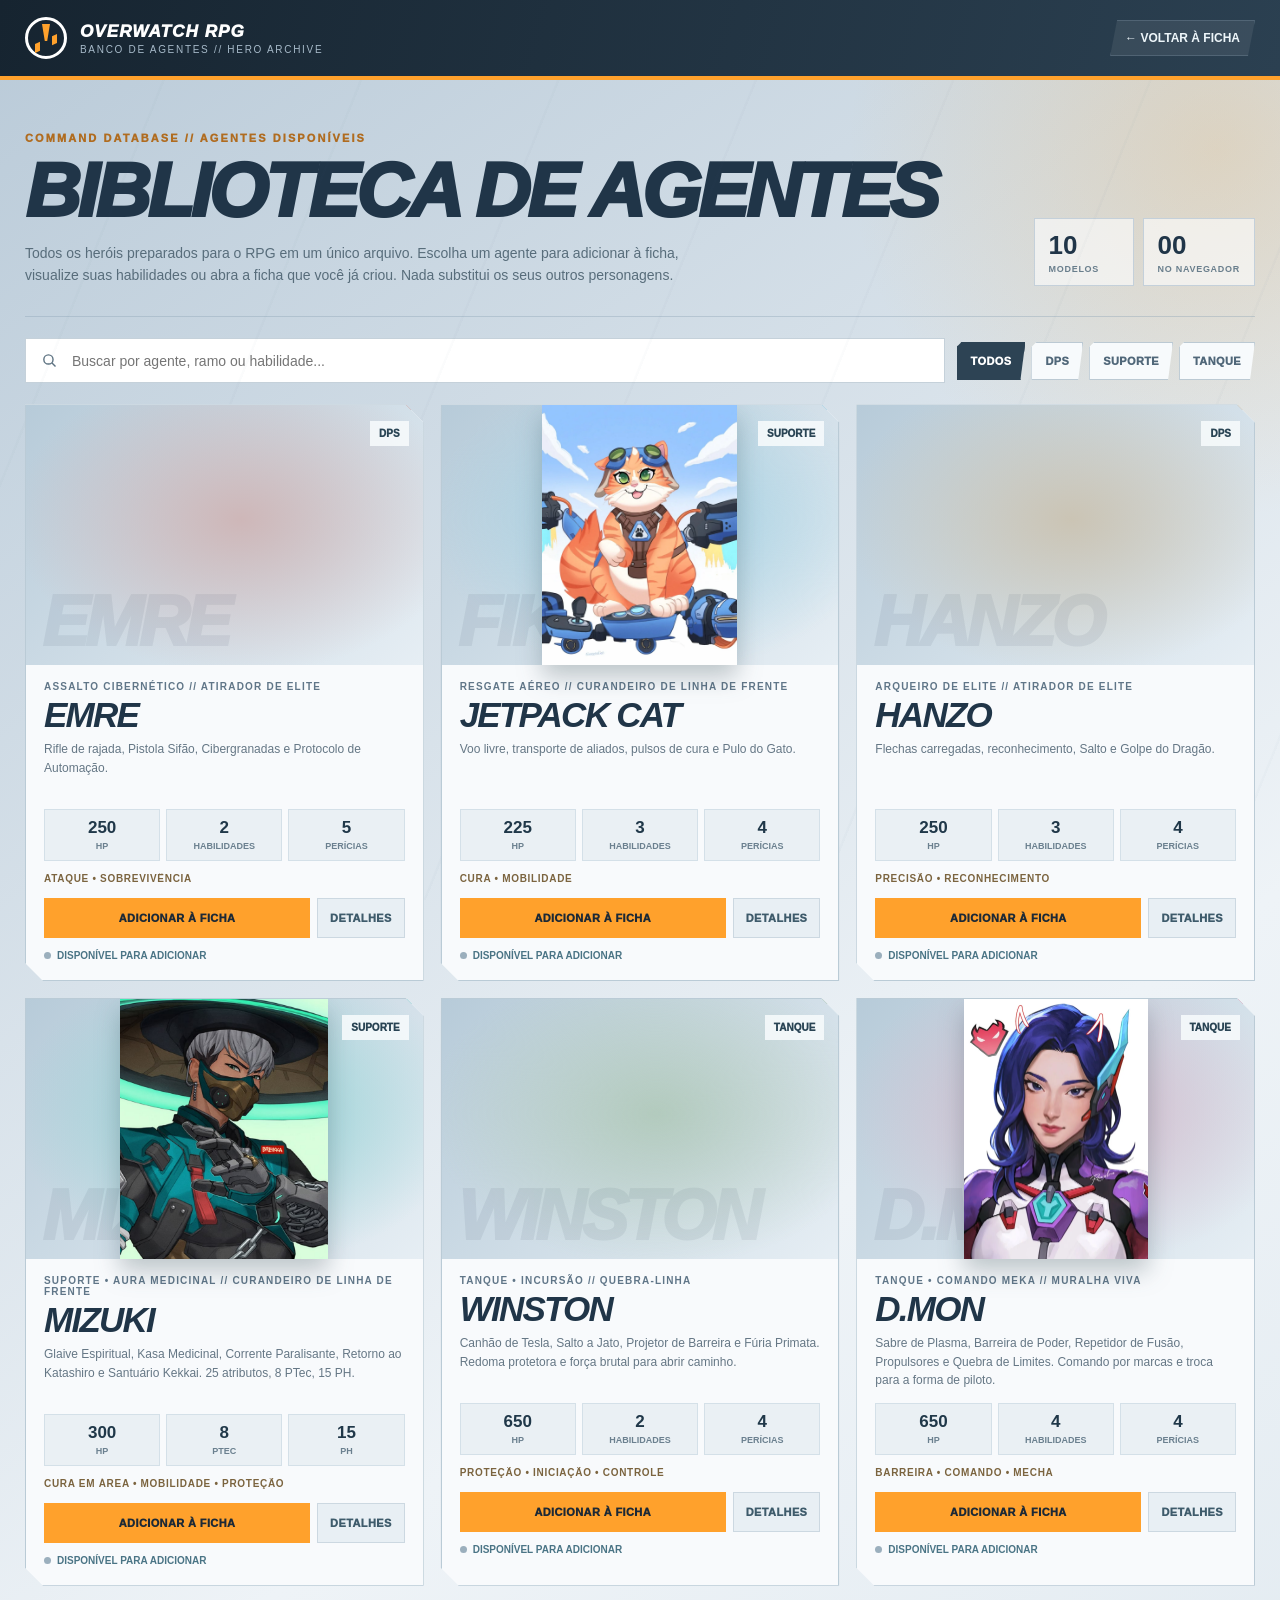
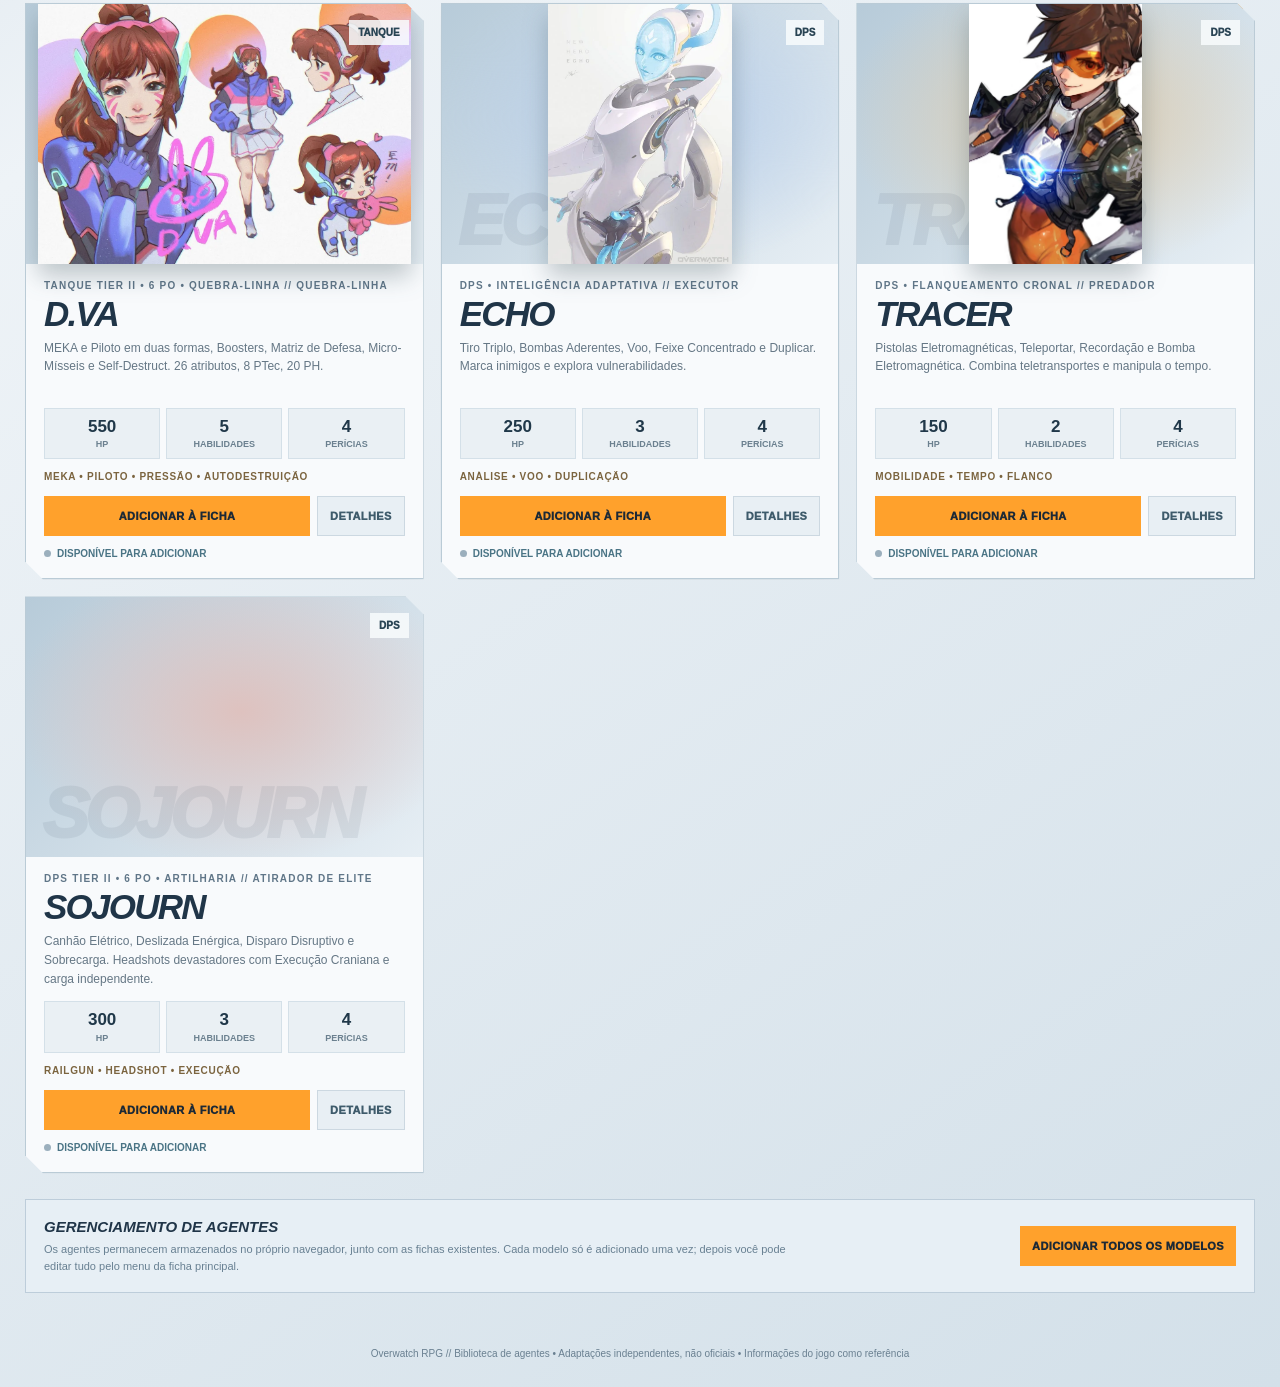
==== commit 4106f40d: "Adicionar Sojourn Tier II com Railgun, headshots triplos e Ultimate de Sobrecarga" ====
--- a/agentes.html
+++ b/agentes.html
@@ -121,7 +121,7 @@
 <main>
 <section class="banner">
  <div><div class="kicker">Command Database // Agentes disponíveis</div><h1>Biblioteca de Agentes</h1><p>Todos os heróis preparados para o RPG em um único arquivo. Escolha um agente para adicionar à ficha, visualize suas habilidades ou abra a ficha que você já criou. Nada substitui os seus outros personagens.</p></div>
- <div class="stats"><div class="stat"><b id="totalHeroes">09</b><small>Modelos</small></div><div class="stat"><b id="savedHeroes">0</b><small>No navegador</small></div></div>
+ <div class="stats"><div class="stat"><b id="totalHeroes">10</b><small>Modelos</small></div><div class="stat"><b id="savedHeroes">0</b><small>No navegador</small></div></div>
 </section>
 <section class="tools" aria-label="Buscar e filtrar agentes">
  <label class="search"><svg viewBox="0 0 24 24" fill="none" stroke-width="2" aria-hidden="true"><circle cx="10.5" cy="10.5" r="6.5"/><path d="m15.5 15.5 5 5"/></svg><input id="search" type="search" placeholder="Buscar por agente, ramo ou habilidade..." aria-label="Buscar agente"></label>
@@ -141,8 +141,9 @@
 <script>
 "use strict";
 const KEY="overwatch_rpg_sheet_v1";
-const TEMPLATES=[{"id":"emre-sarioglu-rpg-template","_templateId":"emre-overwatch-rpg-2026-v1","name":"EMRE","role":"DPS","image":"https://blz-contentstack-images.akamaized.net/v3/assets/blt2477dcaf4ebd440c/blt3db2aaac9a964593/69817535f50df3108746940f/960_Emre.png","imageScale":1.2,"imageX":0,"imageY":0,"imageToolsCollapsed":true,"theme":{"followRole":false,"primary":"#c74e45","accent":"#ffaf43","background":"#bac8d2","background2":"#f5f5f5","surface":"#fbf9f8","surfaceAlt":"#e9edf0","header":"#252e3b","text":"#273642"},"attrs":{"life":4,"power":5,"precision":5,"dexterity":4,"resistance":2},"hpCurrent":250,"energyCurrent":0,"moveCurrent":20,"activeConditions":[],"passives":[{"id":"emre-pass-vitals","name":"Sinais Vitais Alterados","description":"Os implantes de Emre aceleram sua regeneração. Depois de passar 1 rodada inteira sem sofrer dano, ele recupera 30 HP no início da rodada seguinte, sem ultrapassar seu HP máximo. Essa recuperação não gera Energia."},{"id":"emre-pass-specialist","name":"Especialista — Recarga Rápida","description":"Ao eliminar um inimigo, Emre acelera seus sistemas de recarga. Até o final do próximo turno, pode recarregar o Rifle de Rajada Sintética uma vez como Ação Livre."}],"mechanics":{"attributeMap":{"life":"life","power":"power","precision":"precision","dexterity":"dexterity","resistance":"resistance"},"formulas":{"hp":{"useRoleBase":true,"base":0,"mult":50,"flat":0},"damage":{"mult":5,"flat":0},"reduction":{"mult":2,"flat":0},"movement":{"base":10,"mult":2.5,"flat":0},"dt":{"base":10,"mult":1,"flat":0},"energy":{"base":10,"flat":0}}},"specialResources":[{"id":"emre-ammo-frag","name":"Cibergranadas — Cargas","formulaType":"fixed","attr":"power","attr2":"resistance","multiplier":1,"base":2,"step":1,"current":2,"source":"Cibergranada","note":"2 cargas disponíveis. Uma carga é consumida por arremesso. Recuperação entre combates conforme as regras da campanha.","colorMode":"tech"},{"id":"emre-heat","name":"Calor — Pistola Sifão","formulaType":"fixed","attr":"power","attr2":"resistance","multiplier":1,"base":100,"step":10,"current":0,"source":"Pistola Sifão","note":"Cada disparo adiciona 10 de Calor. Ao alcançar 100, a Pistola Sifão se desativa. O Calor diminui enquanto Emre não dispara.","colorMode":"armor"}],"basicAttacks":[{"id":"emre-burst","name":"Rifle de Rajada Sintética","type":"Dano","action":"Ação Padrão","range":"Curto/Médio — até 24m","target":"1 inimigo","energyGain":1,"baseMode":"manual","baseValue":60,"bonusValue":0,"description":"Dispara uma rajada de três projéteis contra um inimigo. Faça 1 teste de ataque (1d20 + Precisão). Em caso de acerto, a rajada causa 60 de dano, antes da Redução de Dano do alvo.","notes":"Rajada de três projéteis; carregador de 36 tiros."},{"id":"emre-burst-ads","name":"Rifle de Rajada — Modo Mira","type":"Dano","action":"Ação Padrão","range":"Médio/Longo — até 35m","target":"1 inimigo visível","energyGain":1,"baseMode":"manual","baseValue":60,"bonusValue":0,"description":"Emre utiliza a mira de precisão do rifle para atingir inimigos distantes. Seus disparos causam 60 de dano e recebem +2 em Precisão contra alvos a médio ou longo alcance. Esse bônus não se aplica contra inimigos adjacentes.","notes":"A mira amplia o alcance efetivo e reduz a dispersão dos disparos."}],"abilities":[{"id":"emre-siphon","name":"Pistola Sifão","type":"Dano / Cura","action":"Ação Padrão","minCost":2,"spent":2,"energyGain":0,"amplifiable":false,"autoAmplify":false,"baseMode":"manual","baseValue":30,"range":"Curto — até 12m","target":"1 alvo + pequena explosão","duration":"2 rodadas","description":"Emre empunha a Pistola Sifão por 2 rodadas. Cada disparo causa 30 de dano e restaura HP igual a 60% do dano efetivamente causado, arredondado para baixo. Enquanto estiver equipada, Emre recebe +7m de Movimento e pode saltar obstáculos. Cada disparo gera 10 de Calor; ao atingir 100, o efeito se encerra.","amplification":"Esta habilidade não recebe amplificação por Energia."},{"id":"emre-frag","name":"Cibergranada","type":"Dano","action":"Ação Padrão","minCost":2,"spent":2,"energyGain":0,"amplifiable":true,"autoAmplify":true,"baseMode":"manual","baseValue":70,"range":"Médio — até 24m","target":"Explosão de 4m de raio","duration":"Instantânea","description":"Emre lança uma granada cibernética que ricocheteia e explode na área escolhida. Criaturas atingidas sofrem 70 de dano; um teste bem-sucedido de Destreza contra a DT da habilidade reduz o dano à metade. A explosão pode alcançar inimigos atrás de coberturas parciais. Consome 1 carga de Cibergranada.","amplification":"Para cada 1 Energia adicional investida, a explosão causa +15 de dano."}],"ultimate":{"name":"Protocolo de Automação","type":"Dano","action":"Ação Padrão","minCost":10,"spent":10,"energyGain":0,"amplifiable":false,"autoAmplify":false,"baseMode":"manual","baseValue":45,"range":"Médio / Área","target":"Alvos atingidos por projéteis explosivos","duration":"3 rodadas","description":"Emre ativa seu armamento autônomo por 3 rodadas, podendo voar livremente até seu Movimento Total e alternar entre dois disparos. Tiro Leve: causa 45 de dano ao alvo principal e 15 aos inimigos num raio de 2m. Tiro Pesado: causa 125 de dano direto e 40 em um raio de 3m; pode ser utilizado uma vez por rodada e causa dano a Emre se disparado perto demais. Durante o protocolo, Emre reduz em 40% o dano que recebe.","amplification":"Custo fixo de 10 Energia. Não recebe amplificação."},"proficiencies":[{"id":"emre-prof-tatica","name":"Tática e Planejamento Militar","rank":3},{"id":"emre-prof-arma","name":"Armamento de Assalto","rank":2},{"id":"emre-prof-infil","name":"Infiltração","rank":1},{"id":"emre-prof-cib","name":"Tecnologia Cibernética","rank":1},{"id":"emre-prof-perc","name":"Percepção","rank":1}],"profMax":8,"items":[{"id":"emre-item-rifle","name":"Rifle de Rajada Sintética","category":"Arma principal","qty":1,"equipped":true,"description":"Rifle cibernético de três disparos por rajada, com carregador de 36 tiros e mira para combate de longa distância."},{"id":"emre-item-pistol","name":"Pistola Sifão","category":"Arma / Dispositivo","qty":1,"equipped":true,"description":"Emre empunha a Pistola Sifão por 2 rodadas. Cada disparo causa 30 de dano e restaura HP igual a 60% do dano efetivamente causado, arredondado para baixo. Enquanto estiver equipada, Emre recebe +7m de Movimento e pode saltar obstáculos. Cada disparo gera 10 de Calor; ao atingir 100, o efeito se encerra.","amplification":"Esta habilidade não recebe amplificação por Energia."},{"id":"emre-item-grenade","name":"Cibergranadas","category":"Explosivo","qty":2,"equipped":true,"description":"Dispositivos ricocheteantes que explodem após curto intervalo. Duas cargas acompanhadas pela barra especial."},{"id":"emre-item-cyborg","name":"Implantes Cibernéticos","category":"Aprimoramento","qty":1,"equipped":true,"description":"Sistemas de recuperação acelerada e armamento automático. Parte da identidade de Emre como ciborgue."},{"id":"emre-item-file","name":"Dossiê — Emre Sarıoğlu","category":"Arquivo","qty":1,"equipped":false,"description":"Nome: Emre Sarıoğlu. Idade: 44 anos. Aniversário: 8 de novembro. Naturalidade: Turquia. Bases: Istambul (anterior) e Roma (atual). Ex-agente da Overwatch, atualmente ligado à Talon. Militar brilhante, Emre utiliza aprimoramentos cibernéticos que ameaçam seu livre-arbítrio. Freja permanece uma de suas principais aliadas."}],"selectedPerks":[],"techAvailable":10,"techLimit":10,"perkSlotsLimit":5,"selectedTree":"Atirador de Elite","purchasedNodes":[],"phTotal":0,"page":"page1"},{"id":"jetpack-cat-rpg-template","_templateId":"jetpack-cat-overwatch-rpg-2026-v1","name":"JETPACK CAT","role":"Suporte","image":"https://n4nd0-hub.github.io/Overwatch-RPG/assets/jetpack-cat-fika.webp","imageScale":1,"imageX":0,"imageY":0,"imageToolsCollapsed":true,"theme":{"followRole":false,"primary":"#36a9d6","accent":"#f7a54a","background":"#bdd9e7","background2":"#f3f9fc","surface":"#fdfefe","surfaceAlt":"#e9f1f6","header":"#19415a","text":"#193447"},"attrs":{"life":2,"power":5,"precision":3,"dexterity":8,"resistance":2},"hpCurrent":225,"energyCurrent":0,"moveCurrent":30,"activeConditions":[],"passives":[{"id":"fika-pass-jetpack","name":"Mochila a Jato — Voo Permanente","description":"Fika pode voar livremente em qualquer direção e permanecer suspensa no ar. O voo normal utiliza seu Movimento Total de 30m por turno e não gasta Energia. Voo Veloz consome Combustível para acelerar. Enraizamento, congelamento ou atordoamento podem impedir suas manobras."},{"id":"fika-pass-tactician","name":"Estratégia — Reserva de Ultimate","description":"Fika administra sua reserva de poder para aproveitar oportunidades de suporte. Sempre que uma regra permitir armazenar Energia acima do limite comum, o excedente pode ser reservado para a próxima Ultimate. Sem esse efeito, sua Energia permanece limitada ao máximo normal de 10."}],"mechanics":{"attributeMap":{"life":"life","power":"power","precision":"precision","dexterity":"dexterity","resistance":"resistance"},"formulas":{"hp":{"useRoleBase":true,"base":0,"mult":50,"flat":25},"damage":{"mult":5,"flat":0},"reduction":{"mult":2,"flat":0},"movement":{"base":10,"mult":2.5,"flat":0},"dt":{"base":10,"mult":1,"flat":0},"energy":{"base":10,"flat":0}}},"specialResources":[{"id":"fika-fuel","name":"Combustível do Propulsor","formulaType":"fixed","attr":"dexterity","attr2":"power","multiplier":1,"base":100,"step":25,"current":100,"source":"Mochila a Jato / Voo Veloz","note":"Voo Veloz consome 25 pontos de Combustível. Fika recupera 25 por rodada sem acelerar ou 10 enquanto transporta um aliado. Máximo: 100.","colorMode":"tech"}],"basicAttacks":[{"id":"fika-paw-damage","name":"Projéteis Miauravilhosos — Dano","type":"Dano","action":"Ação Padrão","range":"Curto / Médio — até 24m","target":"1 inimigo","energyGain":0,"baseMode":"auto","baseValue":null,"bonusValue":0,"description":"Fika dispara uma salva de projéteis em formato de patinha. Faça um teste de ataque (1d20 + Precisão) contra a Defesa do inimigo. Se acertar, causa Poder × 5 de dano (25 com os atributos atuais), sujeito à Redução de Dano. A curta distância, recebe +2 em Precisão pela concentração dos projéteis.","notes":"Disparo espalhado de curto e médio alcance."},{"id":"fika-paw-heal","name":"Projéteis Miauravilhosos — Cura","type":"Cura","action":"Ação Padrão","range":"Curto / Médio — até 24m","target":"1 aliado","energyGain":1,"baseMode":"auto","baseValue":null,"bonusValue":0,"description":"Fika lança projéteis bióticos que restauram o HP de um aliado em sua linha de visão. O alvo recupera Poder × 5 de HP (25 com os atributos atuais). Ao curar um aliado, Fika gera 1 Energia, respeitando o limite de geração do Suporte.","notes":"Modo de cura dos mesmos projéteis utilizados no ataque ofensivo."}],"abilities":[{"id":"fika-fast-flight","name":"Voo Veloz","type":"Movimento","action":"Movimento","minCost":0,"spent":0,"energyGain":0,"amplifiable":false,"autoAmplify":false,"baseMode":"description","baseValue":null,"range":"Pessoal","target":"Você","duration":"Instantânea","description":"Fika acelera sua mochila a jato e se desloca até 12m adicionais em qualquer direção, sem provocar Ataques de Oportunidade. O impulso consome 25 pontos de Combustível e não gasta Energia. Seu voo normal continua disponível de acordo com o Movimento restante.","amplification":"Não recebe amplificação por Energia. Quando transporta um aliado, Fika recupera menos Combustível."},{"id":"fika-lifeline","name":"Cabo de Resgate","type":"Cura","action":"Ação Padrão & Livre para Manter","minCost":1,"spent":1,"energyGain":0,"amplifiable":false,"autoAmplify":false,"baseMode":"manual","baseValue":15,"range":"Curto — até 12m","target":"1 aliado voluntário","duration":"Até 3 rodadas","description":"Fika conecta um cabo a um aliado voluntário e pode transportá-lo consigo durante o voo, respeitando o espaço disponível. Enquanto o cabo permanecer conectado, o aliado recupera 15 HP no início do turno de Fika. Durante o transporte, Fika recebe +5m de Movimento, mas recupera menos Combustível. O efeito pode ser mantido por até 3 rodadas.","amplification":"Manter o cabo conectado não consome Energia adicional."},{"id":"fika-purr","name":"Ronrom","type":"Cura","action":"Ação Padrão","minCost":3,"spent":3,"energyGain":0,"amplifiable":true,"autoAmplify":true,"baseMode":"auto","baseValue":null,"range":"Área centrada em você — raio 9m","target":"Você e aliados na área","duration":"3 rodadas","description":"Fika emite pulsos de energia restauradora durante 3 rodadas. No início de cada turno de Fika, os aliados na área recuperam 25 HP; Fika recupera 15 HP por pulso. O primeiro pulso empurra inimigos adjacentes em 3m caso falhem em um teste de Resistência contra DT igual a 10 + Poder + Energia investida.","amplification":"Para cada 1 Energia adicional investida, a cura inicial de cada aliado aumenta em +15 HP."}],"ultimate":{"name":"Pulo do Gato","type":"CC","action":"Ação Padrão","minCost":10,"spent":10,"energyGain":0,"amplifiable":false,"autoAmplify":false,"baseMode":"manual","baseValue":40,"range":"Até 24m — mergulho","target":"Área de 6m + inimigo mais próximo","duration":"1 rodada de controle","description":"Fika mergulha contra o solo, atingindo todos os inimigos em um raio de 6m. Cada alvo realiza um teste de Resistência contra DT 25. Em caso de falha, sofre 40 de dano e fica Derrubado; em caso de sucesso, sofre metade do dano e não fica Derrubado. O inimigo mais próximo do centro que falhar também fica preso ao Cabo de Resgate por 1 rodada, podendo ser arrastado durante o movimento de Fika. Ao ativar a habilidade, Fika restaura todo o Combustível.","amplification":"Custo fixo de 10 Energia. Não recebe amplificação."},"proficiencies":[{"id":"fika-prof-acrob","name":"Acrobacia Aérea","rank":3},{"id":"fika-prof-perc","name":"Percepção Felina","rank":2},{"id":"fika-prof-resgate","name":"Resgate e Transporte","rank":2},{"id":"fika-prof-stealth","name":"Furtividade","rank":1}],"profMax":8,"items":[{"id":"fika-item-pack","name":"Mochila a Jato de Brigitte","category":"Dispositivo de voo","qty":1,"equipped":true,"description":"Propulsor que permite voo permanente, manobras aéreas e Voo Veloz. O Combustível possui barra própria no HUD."},{"id":"fika-item-bio","name":"Lançador de Projéteis Miauravilhosos","category":"Arma biótica","qty":1,"equipped":true,"description":"Lançador biótico capaz de ferir inimigos ou restaurar a vida de aliados com seus projéteis em forma de patinha."},{"id":"fika-item-lifeline","name":"Cabo de Resgate","category":"Dispositivo de suporte","qty":1,"equipped":true,"description":"Fika conecta um cabo a um aliado voluntário e pode transportá-lo consigo durante o voo, respeitando o espaço disponível. Enquanto o cabo permanecer conectado, o aliado recupera 15 HP no início do turno de Fika. Durante o transporte, Fika recebe +5m de Movimento, mas recupera menos Combustível. O efeito pode ser mantido por até 3 rodadas.","amplification":"Manter o cabo conectado não consome Energia adicional."},{"id":"fika-item-goggles","name":"Óculos de Piloto","category":"Equipamento pessoal","qty":1,"equipped":true,"description":"Óculos característicos de Fika, a Jetpack Cat, e parte de seu uniforme de voo."},{"id":"fika-item-lore","name":"Dossiê — Fika","category":"Arquivo","qty":1,"equipped":false,"description":"Nome: Fika, também chamada Jetpack Cat. Função: Suporte — Estratégia. Afiliação: Overwatch. Base: Observatório: Gibraltar. Brigitte Lindholm adotou Fika e desenvolveu seu equipamento de voo. Encontrada nas instalações de Gibraltar, a gata integrou-se à equipe após o ataque da Talon. Idade e aniversário desconhecidos."}],"selectedPerks":[],"techAvailable":10,"techLimit":10,"perkSlotsLimit":5,"selectedTree":"Curandeiro de Linha de Frente","purchasedNodes":[],"phTotal":0,"page":"page1"},{"id":"hanzo-shimada-rpg-template","_templateId":"hanzo-overwatch-rpg-2026-v1","name":"HANZO","role":"DPS","image":"https://vignette.wikia.nocookie.net/overwatch/images/e/ee/Hanzo_Portrait.png/revision/latest?cb=20160503193816&path-prefix=de","imageScale":1.12,"imageX":0,"imageY":0,"imageToolsCollapsed":true,"theme":{"followRole":false,"primary":"#c18a3f","accent":"#67c4d3","background":"#c8d2d8","background2":"#f5f7f8","surface":"#fbf9f5","surfaceAlt":"#ebece9","header":"#293643","text":"#253543"},"attrs":{"life":4,"power":5,"precision":6,"dexterity":4,"resistance":1},"hpCurrent":250,"energyCurrent":0,"moveCurrent":20,"activeConditions":[],"passives":[{"id":"hanzo-pass-climb","name":"Escalar — Agilidade dos Shimada","description":"Hanzo escala paredes e superfícies verticais sem auxílio de equipamentos. Sua distância de escalada é limitada pelo Movimento disponível. Superfícies especialmente difíceis podem exigir um teste de Destreza ou Acrobacia. Escalar não consome Energia."},{"id":"hanzo-pass-sharpshooter","name":"Artilharia — Acerto Crítico e Salto","description":"Sempre que Hanzo obtém um 20 natural em um ataque com o arco, seu próximo Salto, realizado até o final do turno seguinte, não consome Energia. Esse benefício só pode ser ativado uma vez por rodada."}],"mechanics":{"attributeMap":{"life":"life","power":"power","precision":"precision","dexterity":"dexterity","resistance":"resistance"},"formulas":{"hp":{"useRoleBase":true,"base":0,"mult":50,"flat":0},"damage":{"mult":5,"flat":0},"reduction":{"mult":2,"flat":0},"movement":{"base":10,"mult":2.5,"flat":0},"dt":{"base":10,"mult":1,"flat":0},"energy":{"base":10,"flat":0}}},"specialResources":[],"basicAttacks":[{"id":"hanzo-bow-quick","name":"Arco da Tempestade — Disparo Rápido","type":"Dano","action":"Ação Padrão","range":"Curto/Médio — até 24m","target":"1 inimigo","energyGain":1,"baseMode":"auto","baseValue":null,"bonusValue":0,"description":"Hanzo libera uma flecha de carga curta para pressionar inimigos enquanto se movimenta. Faça 1d20 + Precisão contra a Defesa do alvo. Em caso de acerto, causa Poder × 5 de dano (25 com os atributos atuais), sujeito à Redução de Dano.","notes":"Não necessita de recarga de carregador. Um ataque que cause dano gera 1 Energia."},{"id":"hanzo-bow-charged","name":"Arco da Tempestade — Flecha Carregada","type":"Dano","action":"Ação Padrão","range":"Médio/Longo — até 36m","target":"1 inimigo","energyGain":1,"baseMode":"manual","baseValue":75,"bonusValue":0,"description":"Hanzo concentra sua força em uma flecha de longo alcance. Faça 1d20 + Precisão contra a Defesa do alvo; em caso de acerto, causa 75 de dano antes da Redução. Se utilizou a ação Mirar na rodada anterior, recebe os benefícios dessa ação. Um 20 natural representa acerto crítico e dobra o dano.","notes":"Disparo de potência máxima, preparado para alcançar alvos distantes."}],"abilities":[{"id":"hanzo-storm-arrows","name":"Flechas da Tempestade","type":"Dano","action":"Ação Padrão","minCost":3,"spent":3,"energyGain":0,"amplifiable":true,"autoAmplify":true,"baseMode":"manual","baseValue":75,"range":"Médio — até 24m","target":"1 alvo (ou vários, dividindo os cinco projéteis)","duration":"Instantânea","description":"Hanzo dispara cinco flechas em rápida sucessão, capazes de ricochetear até duas vezes em superfícies rígidas. Cada flecha causa 15 de dano; se todas atingirem o mesmo alvo, o dano total é 75. É possível distribuir os disparos entre diferentes inimigos, realizando um teste de ataque para cada alvo escolhido. A Redução de Dano é aplicada uma vez ao total recebido por cada alvo. Ricochetes permitem atingir inimigos por ângulos difíceis, sem multiplicar o dano.","amplification":"Cada 1 Energia adicional aumenta o dano total da salva em +15, distribuídos entre as flechas escolhidas. A amplificação é aplicada uma única vez à salva."},{"id":"hanzo-sonic-arrow","name":"Flecha Sônica","type":"Utilidade","action":"Ação Padrão","minCost":2,"spent":2,"energyGain":0,"amplifiable":false,"autoAmplify":false,"baseMode":"description","baseValue":null,"range":"Médio/Longo — até 30m","target":"Área de 9m de raio a partir do impacto","duration":"2 rodadas","description":"Hanzo dispara uma flecha com sensor, revelando a posição dos inimigos em um raio de 9m do ponto de impacto por 2 rodadas, inclusive criaturas escondidas. Aliados informados sobre essas posições recebem +2 em testes de Percepção para localizar os inimigos revelados. A detecção não atravessa automaticamente coberturas físicas nem remove obstáculos.","amplification":"Não recebe amplificação por Energia."},{"id":"hanzo-lunge","name":"Salto — Impulso Aéreo","type":"Movimento","action":"Ação Livre","minCost":1,"spent":1,"energyGain":0,"amplifiable":true,"autoAmplify":false,"baseMode":"description","baseValue":null,"range":"Pessoal","target":"Você","duration":"Instantânea","description":"Hanzo executa um salto adicional no ar, deslocando-se até 8m na horizontal ou 6m na vertical sem provocar Ataques de Oportunidade durante o impulso. Esse deslocamento é adicional ao Movimento Total e pode permitir que ele deixe uma área de perigo.","amplification":"Para cada 1 Energia adicional, escolha entre +5m de deslocamento ou +5 em Destreza no teste de reação associado ao salto. Após um acerto crítico com o arco, o próximo Salto pode ser gratuito."}],"ultimate":{"name":"Golpe do Dragão","type":"Dano","action":"Ação Padrão","minCost":10,"spent":10,"energyGain":0,"amplifiable":false,"autoAmplify":false,"baseMode":"manual","baseValue":150,"range":"Linha reta — até 36m","target":"Corredor de 6m de largura atravessando obstáculos","duration":"2 rodadas","description":"Hanzo dispara uma flecha que invoca dois dragões espirituais, os quais avançam por uma linha de até 36m, com 6m de largura, atravessando obstáculos comuns. Inimigos alcançados fazem um teste de Destreza contra DT 25: na falha, sofrem 150 de dano; no sucesso, metade. Os que permanecerem na trajetória até o início do próximo turno sofrem mais 50 de dano, reduzidos à metade com um novo teste. Os dragões seguem seu caminho sem necessidade de linha de visão contínua.","amplification":"Custo fixo de 10 Energia. Não recebe amplificação."},"proficiencies":[{"id":"hanzo-prof-bow","name":"Arqueria Tradicional","rank":3},{"id":"hanzo-prof-perc","name":"Percepção","rank":2},{"id":"hanzo-prof-infil","name":"Furtividade e Infiltração","rank":2},{"id":"hanzo-prof-esc","name":"Acrobacia e Escalada","rank":1}],"profMax":8,"items":[{"id":"hanzo-item-stormbow","name":"Arco da Tempestade","category":"Arma principal","qty":1,"equipped":true,"description":"Arco assimétrico de alta tecnologia, capaz de tiros rápidos e flechas carregadas, adequado ao combate de precisão."},{"id":"hanzo-item-sonic","name":"Flechas Sônicas","category":"Munição especial","qty":1,"equipped":true,"description":"Flechas de reconhecimento que revelam inimigos próximos ao ponto de impacto. Cada uso consome a Energia da Flecha Sônica."},{"id":"hanzo-item-storm","name":"Flechas da Tempestade","category":"Munição especial","qty":1,"equipped":true,"description":"Conjunto de flechas que permite uma salva de cinco projéteis rápidos, capazes de ricochetear em superfícies."},{"id":"hanzo-item-quiver","name":"Aljava Shimada","category":"Equipamento","qty":1,"equipped":true,"description":"Aljava tradicional modificada para o arco tecnológico. Flechas comuns são consideradas abundantes, sem barra própria."},{"id":"hanzo-item-dossier","name":"Dossiê — Hanzo Shimada","category":"Arquivo","qty":1,"equipped":false,"description":"Nome completo: Hanzo Shimada (島田 半蔵). Função: DPS — Artilharia. Idade: 40 anos. Aniversário: 3 de novembro. Nacionalidade: japonesa. Bases conhecidas: Hanamura (antiga) e Kanazaka, Japão. Ex-herdeiro do clã Shimada e irmão mais velho de Genji Shimada, Hanzo abandonou o clã após o confronto que quase matou seu irmão. Desde então, percorre um caminho de honra e reparação."}],"selectedPerks":[],"techAvailable":10,"techLimit":10,"perkSlotsLimit":5,"selectedTree":"Atirador de Elite","purchasedNodes":[],"phTotal":0,"page":"page1"},{"id":"mizuki-overwatch-rpg-template","_templateId":"mizuki-overwatch-rpg-2026-v2","name":"MIZUKI","role":"Suporte","image":"assets/mizuki.jpg","imageScale":1,"imageX":0,"imageY":0,"imageToolsCollapsed":true,"theme":{"followRole":false,"primary":"#13a9a1","accent":"#d3b276","background":"#c7dfdc","background2":"#f1f6f4","surface":"#fcfdfb","surfaceAlt":"#e3efed","header":"#203e42","text":"#25413e"},"attrs":{"life":4,"power":6,"precision":5,"dexterity":5,"resistance":5},"hpCurrent":300,"energyCurrent":0,"moveCurrent":22.5,"activeConditions":[],"passives":[{"id":"mizuki-remedy-aura","name":"Aura Medicinal — Passiva","description":"Uma aura restauradora envolve Mizuki em um raio de 12m. No início de cada turno dele, todos os aliados dentro da área recuperam HP conforme a intensidade da Aura: 0–24 pontos, 10 HP; 25–49, 15 HP; 50–74, 20 HP; 75–99, 25 HP; 100 pontos, 30 HP. Mizuki recupera metade desse valor, arredondado para baixo. A Aura varia de 0 a 100. Aumenta em +15 ao acertar um inimigo com a Glaive, +10 por aliado curado pelo Kasa e +15 ao acertar a Corrente Paralisante. Se passar 1 rodada inteira sem causar dano nem curar aliados com habilidades, perde 15 pontos de Aura. A Aura não utiliza Energia."},{"id":"mizuki-survivor","name":"Sobrevivência — Passiva da Subfunção","description":"Após usar Retorno ao Katashiro, Mizuki recebe regeneração acelerada. Se não sofrer dano até o início de seu próximo turno, recupera 20 HP, respeitando o HP máximo. Essa recuperação não consome Energia nem pontos de Aura Medicinal."}],"mechanics":{"attributeMap":{"life":"life","power":"power","precision":"precision","dexterity":"dexterity","resistance":"resistance"},"formulas":{"hp":{"useRoleBase":true,"base":0,"mult":50,"flat":0},"damage":{"mult":5,"flat":0},"reduction":{"mult":2,"flat":0},"movement":{"base":10,"mult":2.5,"flat":0},"dt":{"base":10,"mult":1,"flat":0},"energy":{"base":10,"flat":0}}},"specialResources":[{"id":"mizuki-aura-meter","name":"Aura Medicinal","formulaType":"fixed","attr":"power","attr2":"life","multiplier":1,"base":100,"step":10,"current":0,"source":"Passiva — Cura em área","note":"Reserva espiritual de 0 a 100. Ganha 15 ao atingir um inimigo com a Glaive; 10 por aliado curado com o Kasa; 15 ao acertar a Corrente. Perde 15 ao passar uma rodada sem causar dano ou curar com habilidades. A cada turno, aliados a até 12m recuperam de 10 a 30 HP conforme a intensidade da Aura.","colorMode":"tech"},{"id":"mizuki-kasa-charges","name":"Kasa Medicinal — Cargas","formulaType":"fixed","attr":"power","attr2":"life","multiplier":1,"base":3,"step":1,"current":3,"source":"Kasa Medicinal","note":"Três cargas. Cada uso de Kasa Medicinal consome uma. Recupera uma carga a cada 2 rodadas. Enquanto houver ao menos uma carga, Mizuki recebe +2 em Defesa contra disparos direcionados à cabeça.","colorMode":"armor"}],"basicAttacks":[{"id":"mizuki-glaive","name":"Glaive Espiritual — Arremesso","type":"Dano","action":"Ação Padrão","range":"Curto/Médio — até 30m","target":"1 inimigo (ricochete opcional)","energyGain":1,"baseMode":"auto","baseValue":null,"bonusValue":0,"description":"Mizuki arremessa a Glaive Espiritual, uma lâmina giratória capaz de ricochetear em superfícies rígidas. Faça 1d20 + Precisão contra a Defesa do alvo. Em caso de acerto, causa Poder × 5 de dano imediato (30 com os atributos atuais) e mais 15 de dano no início do próximo turno do inimigo. A lâmina pode ricochetear uma vez para atingir um alvo fora da linha direta.","notes":"A Glaive gera 1 Energia ao atingir um inimigo. A Aura Medicinal é acumulada separadamente, conforme a passiva."},{"id":"mizuki-glaive-charged","name":"Glaive Espiritual — Arremesso Carregado","type":"Dano","action":"Ação Padrão","range":"Médio/Longo — até 40m","target":"Até 2 inimigos alinhados","energyGain":1,"baseMode":"manual","baseValue":45,"bonusValue":0,"description":"Mizuki concentra energia na Glaive e a arremessa com força suficiente para atravessar dois inimigos alinhados. Faça um teste de 1d20 + Precisão contra cada alvo. O primeiro sofre 45 de dano imediato e mais 20 no início do próximo turno; o segundo sofre 30 imediatamente e mais 10 no turno seguinte. A Redução de Dano é calculada separadamente para cada inimigo.","notes":"O disparo atravessa o primeiro alvo e continua em linha reta. Gera no máximo 1 Energia por uso."}],"abilities":[{"id":"mizuki-kasa","name":"Kasa Medicinal","type":"Cura","action":"Ação Padrão","minCost":1,"spent":1,"energyGain":0,"amplifiable":true,"autoAmplify":false,"baseMode":"manual","baseValue":60,"range":"Até 30m; ricochete entre aliados até 12m","target":"Até 3 aliados diferentes","duration":"Instantânea","description":"Mizuki lança o Kasa Medicinal para restaurar o HP de aliados em sequência. O primeiro aliado, a até 30m e em linha de visão, recupera 60 HP. O Kasa pode ricochetear até outros dois aliados distintos a até 12m do alvo anterior, curando 45 HP no segundo e 30 HP no terceiro. Cada ativação consome 1 Energia e 1 das 3 cargas. Uma carga é restaurada a cada 2 rodadas. Enquanto Mizuki possuir pelo menos 1 carga, recebe +2 em Defesa contra ataques direcionados especificamente à cabeça.","amplification":"Para cada 1 Energia adicional investida, a cura aumenta em +15 HP no primeiro aliado e +5 HP em cada um dos demais. Com o aprimoramento Regra de Três, o limite aumenta em 1 carga e cada ricochete cura +10 HP adicionais."},{"id":"mizuki-binding","name":"Corrente Paralisante","type":"CC","action":"Ação Padrão","minCost":2,"spent":2,"energyGain":0,"amplifiable":true,"autoAmplify":false,"baseMode":"manual","baseValue":40,"range":"Até 20m","target":"1 inimigo OU parede/superfície rígida","duration":"1 rodada de controle","description":"Mizuki lança uma corrente que pode atingir um inimigo ou prender-se a uma parede. Contra inimigo: faça 1d20 + Precisão; em caso de acerto, causa 40 de dano. O alvo realiza um teste de Resistência contra DT igual a 10 + Poder + Energia investida (DT 18 no custo-base). Na falha, tem seu Movimento reduzido à metade e não pode usar habilidades de deslocamento por 1 rodada. Contra parede: em vez de atacar, Mizuki prende a corrente à superfície e se puxa até 12m na direção do ponto de ancoragem. A corrente atinge apenas o primeiro alvo em sua trajetória.","amplification":"Para cada 1 Energia adicional investida, a DT da penalidade aumenta em +1 e, ao atingir um inimigo, a corrente causa +5 de dano."},{"id":"mizuki-katashiro","name":"Retorno ao Katashiro","type":"Movimento","action":"Ação Livre","minCost":2,"spent":2,"energyGain":0,"amplifiable":false,"autoAmplify":false,"baseMode":"description","baseValue":null,"range":"Pessoal; avanço de até 10m","target":"Você; aliados próximos ao boneco","duration":"Até 2 rodadas","description":"Mizuki avança até 10m sem provocar Ataques de Oportunidade, deixando um boneco de papel na posição de origem. Recebe +5m de Movimento Total até o início do próximo turno. O boneco permanece por 2 rodadas e restaura 15 HP de um aliado a até 3m dele no início de cada turno de Mizuki. Enquanto o boneco existir, Mizuki pode se teletransportar de volta até 3 vezes como Ação Livre, no máximo uma vez por turno. Cada retorno conserva a posição original do boneco e não consome Energia adicional.","amplification":"Não recebe amplificação por Energia. Com o aprimoramento Passo Ligeiro, aliados dentro da Aura Medicinal recebem aumento de Movimento enquanto o Katashiro estiver ativo."}],"ultimate":{"id":"mizuki-kekkai","name":"Santuário Kekkai","type":"Proteção","action":"Ação Padrão","minCost":10,"spent":10,"energyGain":0,"amplifiable":false,"autoAmplify":false,"baseMode":"manual","baseValue":75,"range":"Até 15m para posicionar o santuário","target":"Aliados dentro de área de 8m de raio","duration":"3 rodadas","description":"Mizuki ergue um santuário espiritual a até 15m de distância, formando uma área protetora de 8m de raio durante 3 rodadas. Aliados no santuário recuperam 75 HP imediatamente e mais 30 HP no início de cada turno de Mizuki, sem ultrapassar o HP máximo. A barreira absorve até 3 ataques de projétil por rodada que atravessem seus limites, tanto de fora para dentro quanto de dentro para fora. Ataques corpo a corpo e efeitos que não sejam projéteis atravessam a proteção. O santuário permanece fixo até o efeito acabar.","amplification":"Custo fixo de 10 Energia. Não recebe amplificação."},"proficiencies":[],"profMax":8,"items":[{"id":"mizuki-item-glaive","name":"Glaive Espiritual","category":"Arma principal","qty":1,"equipped":true,"description":"Lâmina espiritual giratória que ricocheteia em superfícies rígidas e inflige dano persistente. Um arremesso carregado atravessa inimigos alinhados."},{"id":"mizuki-item-kasa","name":"Kasa Medicinal","category":"Dispositivo de cura","qty":3,"equipped":true,"description":"Chapéu medicinal com três cargas. Ao ser lançado, ricocheteia entre aliados e restaura sua vida em sequência."},{"id":"mizuki-item-chain","name":"Corrente Paralisante","category":"Arma / Ferramenta","qty":1,"equipped":true,"description":"Mizuki lança uma corrente que pode atingir um inimigo ou prender-se a uma parede. Contra inimigo: faça 1d20 + Precisão; em caso de acerto, causa 40 de dano. O alvo realiza um teste de Resistência contra DT igual a 10 + Poder + Energia investida (DT 18 no custo-base). Na falha, tem seu Movimento reduzido à metade e não pode usar habilidades de deslocamento por 1 rodada. Contra parede: em vez de atacar, Mizuki prende a corrente à superfície e se puxa até 12m na direção do ponto de ancoragem. A corrente atinge apenas o primeiro alvo em sua trajetória.","amplification":"Para cada 1 Energia adicional investida, a DT da penalidade aumenta em +1 e, ao atingir um inimigo, a corrente causa +5 de dano."},{"id":"mizuki-item-katashiro","name":"Katashiro de Papel","category":"Dispositivo de mobilidade","qty":1,"equipped":true,"description":"Boneco de papel que marca a posição de retorno de Mizuki e emite pulsos de cura para aliados próximos."},{"id":"mizuki-doc","name":"Dossiê — Mizuki Kawano","category":"Arquivo","qty":1,"equipped":false,"description":"Nome: Mizuki Kawano. Função: Suporte — Sobrevivência. Idade: 22 anos. Aniversário: 9 de abril. Nacionalidade: japonesa. Bases: Tóquio (anterior) e Kanezaka (atual). Mizuki mantém ligações com o clã Hashimoto e se aproxima do grupo Yōkai. Progressão: Vida 4, Poder 6, Precisão 5, Destreza 5 e Resistência 5, totalizando 25 pontos de atributos. Possui 8 PTec disponíveis e 15 PH para desenvolver a trilha de Suporte. Ramo de especialização: Curandeiro de Linha de Frente. Aprimoramentos disponíveis para aquisição: Manancial, Alma Exposta, Regra de Três e Passo Ligeiro."}],"selectedPerks":[],"techAvailable":8,"techLimit":8,"perkSlotsLimit":5,"selectedTree":"Curandeiro de Linha de Frente","purchasedNodes":[],"phTotal":15,"page":"page1","_mizukiKitVersion":2},{"id":"winston-overwatch-rpg-template","_templateId":"winston-overwatch-rpg-2026-v1","name":"WINSTON","role":"Tanque","image":"https://blz-contentstack-images.akamaized.net/v3/assets/blt2477dcaf4ebd440c/bltf9557fb8c51d1c43/631a8aa4eef3ae0e03c74396/1600_Winston.jpg","imageScale":1.04,"imageX":0,"imageY":0,"imageToolsCollapsed":true,"theme":{"followRole":false,"primary":"#729e66","accent":"#e5af39","background":"#cad7d9","background2":"#f6f8f6","surface":"#fcfdfb","surfaceAlt":"#e8efeb","header":"#293d43","text":"#263e44"},"attrs":{"life":10,"power":4,"precision":2,"dexterity":2,"resistance":2},"hpCurrent":650,"energyCurrent":0,"moveCurrent":15,"activeConditions":[],"passives":[{"id":"winston-incursao","name":"Incursão — Regeneração Avançada","description":"Sempre que Winston utilizar Salto a Jato, seus sistemas de suporte vital ativam uma regeneração gradual. No início de cada um dos próximos 2 turnos, ele recupera 20 HP, sem ultrapassar seu HP máximo. Uma nova ativação reinicia a duração, mas não acumula a cura."}],"mechanics":{"attributeMap":{"life":"life","power":"power","precision":"precision","dexterity":"dexterity","resistance":"resistance"},"formulas":{"hp":{"useRoleBase":true,"base":0,"mult":50,"flat":0},"damage":{"mult":5,"flat":0},"reduction":{"mult":2,"flat":0},"movement":{"base":10,"mult":2.5,"flat":0},"dt":{"base":10,"mult":1,"flat":0},"energy":{"base":10,"flat":0}}},"specialResources":[{"id":"winston-barrier","name":"Integridade — Projetor de Barreira","formulaType":"attr_mult","attr":"power","attr2":"life","multiplier":50,"base":300,"step":50,"current":500,"source":"Projetor de Barreira","note":"A barreira possui 300 + (Poder × 50) HP, atualmente 500. Dano contra a redoma reduz primeiro esta reserva. A redoma dura até 2 rodadas ou até chegar a 0 HP. Ao criar outra barreira, sua integridade é restaurada ao máximo.","colorMode":"barrier"},{"id":"winston-primalhp","name":"Vida Extra — Fúria Primata","formulaType":"fixed","attr":"life","attr2":"resistance","multiplier":1,"base":250,"step":25,"current":0,"source":"Fúria Primata","note":"Ao ativar Fúria Primata, recebe 250 HP temporários. Todo dano recebido consome esta reserva antes de atingir o HP normal. A vida temporária restante desaparece após 3 rodadas; não é curada por efeitos comuns.","colorMode":"armor"}],"basicAttacks":[{"id":"winston-tesla-cone","name":"Canhão de Tesla — Descarga em Cone","type":"Dano","action":"Ação Padrão","range":"Cone frontal de 8m","target":"Até 3 inimigos no cone","energyGain":1,"baseMode":"manual","baseValue":35,"bonusValue":0,"description":"Winston libera arcos elétricos que atingem os inimigos próximos ao mesmo tempo. Faça 1d20 + Precisão contra a Defesa de cada inimigo no cone. Um alvo atingido sofre 35 de dano elétrico. A descarga alcança até 3 inimigos e gera 1 Energia caso cause dano a pelo menos um deles.","notes":"A eletricidade envolve alvos agrupados, mas não atravessa barreiras protetoras intactas."},{"id":"winston-tesla-focus","name":"Canhão de Tesla — Disparo Carregado","type":"Dano","action":"Ação Padrão","range":"Até 30m","target":"1 inimigo em linha de visão","energyGain":1,"baseMode":"manual","baseValue":60,"bonusValue":0,"description":"Winston concentra a carga do Canhão de Tesla em um único raio de longo alcance. Faça 1d20 + Precisão contra a Defesa do alvo. Em caso de acerto, o raio causa 60 de dano elétrico. Se atingir o inimigo, gera 1 Energia.","notes":"Disparo concentrado; não atinge os demais alvos próximos."},{"id":"winston-primal-fists","name":"Punhos Primatas — Fúria","type":"Dano","action":"Ação Padrão","range":"Corpo a corpo — até 2m","target":"1 inimigo","energyGain":0,"baseMode":"manual","baseValue":60,"bonusValue":0,"description":"Somente durante Fúria Primata. Winston desfere um golpe brutal que causa 60 de dano e empurra o alvo em 5m. O inimigo pode realizar um teste de Resistência contra DT 14 (10 + Poder) para reduzir o empurrão à metade. Se colidir com um obstáculo, sofre 15 de dano adicional.","notes":"Enquanto Fúria Primata estiver ativa, este golpe substitui os disparos do Canhão de Tesla."}],"abilities":[{"id":"winston-jump","name":"Salto a Jato","type":"Movimento","action":"Ação Livre","minCost":2,"spent":2,"energyGain":0,"amplifiable":true,"autoAmplify":false,"baseMode":"manual","baseValue":35,"range":"Salto de até 18m; segundo impulso de até 9m","target":"Você e inimigos na área de aterrissagem","duration":"Instantânea","description":"Winston aciona seus propulsores e salta até 18m, podendo atravessar obstáculos e alcançar terrenos elevados. Ao aterrissar, criaturas inimigas em um raio de 3m sofrem 35 de dano, reduzidos à metade com um teste de Destreza contra DT 16 (10 + Poder 4 + 2 Energia). Ainda durante o mesmo salto, Winston pode executar um segundo impulso de até 9m sem novo custo; essa aterrissagem causa 15 de dano em um raio de 2m. Os impulsos não provocam Ataques de Oportunidade.","amplification":"Cada 1 Energia adicional aumenta o alcance do primeiro salto em +4m e o dano de sua aterrissagem em +10. O segundo impulso permanece com metade do alcance do primeiro."},{"id":"winston-barrier-projector","name":"Projetor de Barreira","type":"Proteção","action":"Ação Padrão","minCost":3,"spent":3,"energyGain":0,"amplifiable":false,"autoAmplify":false,"baseMode":"description","baseValue":null,"range":"Pessoal ou lançamento até 12m","target":"Redoma de 5m de raio","duration":"2 rodadas ou até ser destruída","description":"Winston implanta um gerador que forma uma redoma protetora com 300 + (Poder × 50) HP, equivalente a 500 HP no estado atual. O gerador pode ser ativado aos seus pés ou arremessado até 12m, formando a redoma ao ser reativado ou no início do turno seguinte. Projéteis que cruzam o limite são absorvidos pela barreira e reduzem sua integridade. Aliados e inimigos podem atravessá-la livremente; golpes corpo a corpo não são bloqueados. Só pode existir uma barreira ativa por vez.","amplification":"Não recebe amplificação por Energia. Uma nova barreira substitui a anterior."}],"ultimate":{"id":"winston-primal-rage","name":"Fúria Primata","type":"Buff","action":"Ação Padrão","minCost":10,"spent":10,"energyGain":0,"amplifiable":false,"autoAmplify":false,"baseMode":"description","baseValue":null,"range":"Pessoal","target":"Você","duration":"3 rodadas","description":"Winston libera toda sua força, ganhando imediatamente 250 HP temporários durante 3 rodadas. Os ataques do Canhão de Tesla ficam indisponíveis: ele só pode utilizar Punhos Primatas e Salto a Jato. Seus socos causam 60 de dano e empurram os inimigos em 5m; uma colisão causa mais 15 de dano. Durante a Fúria, Winston pode usar Salto a Jato uma vez por rodada sem gastar Energia, escolhendo entre o salto inicial e seu impulso adicional. Todo dano recebido consome primeiro os HP temporários. Ao término da habilidade, a vida temporária restante desaparece.","amplification":"Custo fixo de 10 Energia. A duração e a vida temporária não são ampliadas por Energia adicional."},"proficiencies":[{"id":"winston-prof-engineering","name":"Engenharia Avançada","rank":3},{"id":"winston-prof-science","name":"Pesquisa Científica","rank":2},{"id":"winston-prof-tech","name":"Tecnologia Experimental","rank":2},{"id":"winston-prof-mobility","name":"Manobras de Propulsão","rank":1}],"profMax":8,"items":[{"id":"winston-item-tesla","name":"Canhão de Tesla","category":"Arma principal","qty":1,"equipped":true,"description":"Arma elétrica capaz de liberar uma descarga em cone ou um disparo concentrado de longo alcance."},{"id":"winston-item-jump","name":"Salto a Jato","category":"Sistema de mobilidade","qty":1,"equipped":true,"description":"Propulsores acoplados à armadura que permitem saltos longos e um impulso aéreo adicional."},{"id":"winston-item-barrier","name":"Projetor de Barreira","category":"Dispositivo de proteção","qty":1,"equipped":true,"description":"Gerador de redoma energética com 500 HP de integridade e raio de 5m. Sua resistência cresce com o Poder de Winston."},{"id":"winston-item-lab","name":"Equipamento Científico","category":"Ferramentas","qty":1,"equipped":true,"description":"Ferramentas e analisadores portáteis para manutenção da armadura, análise de dispositivos e trabalho de laboratório."},{"id":"winston-item-profile","name":"Dossiê — Winston","category":"Arquivo","qty":1,"equipped":false,"description":"Nome: Winston. Função: Tanque — Incursão. Idade: 31 anos. Aniversário: 6 de junho. Local de origem: Colônia Lunar Horizon. Base atual: Observatório: Gibraltar. Cientista geneticamente aprimorado, Winston domina sistemas avançados de energia e propulsão. Inspirado por seu mentor, Dr. Harold Winston, dedicou-se a proteger a humanidade e a reunir os antigos agentes da Overwatch."}],"selectedPerks":[],"techAvailable":10,"techLimit":10,"perkSlotsLimit":5,"selectedTree":"Quebra-Linha","purchasedNodes":[],"phTotal":0,"page":"page1"},{"id":"dmon-mecha-rpg","_templateId":"dmon-mecha-rpg-2026-v1","name":"D.MON","role":"Tanque","image":"assets/dmon_portrait.webp","imageScale":1.06,"imageX":0,"imageY":0,"imageToolsCollapsed":true,"theme":{"followRole":false,"primary":"#cb5675","accent":"#50d8a9","background":"#c7d7e0","background2":"#f2f7f9","surface":"#fbfdfe","surfaceAlt":"#e8eff3","header":"#283844","text":"#21394a"},"attrs":{"life":10,"power":6,"precision":2,"dexterity":3,"resistance":4},"hpCurrent":650,"energyCurrent":0,"moveCurrent":17.5,"activeConditions":[],"passives":[{"id":"dmon-eject","name":"Ejetar! — Protocolo de Sobrevivência","description":"Quando a integridade do mecha chega a 0 HP, D.Mon é ejetada para uma posição adjacente livre, sem sofrer dano durante a ejeção. Na forma de piloto, mantém até 150 HP próprios, perde acesso a Sabre de Plasma, Barreira de Poder, Propulsores e Repetidor de Fusão do mecha; utiliza apenas o Repetidor de Fusão Portátil e Chamar Mecha. A derrota ocorre se a piloto chegar a 0 HP. Ao reconstituir o mecha, ele retorna com HP máximo e D.Mon volta a pilotá-lo."},{"id":"dmon-resolve","name":"Resistência Inabalável","description":"D.Mon reduz em 2m qualquer empurrão que sofreria (mínimo 0m) e recebe +2 em testes de Resistência contra efeitos de lentidão enquanto pilota o mecha."},{"id":"dmon-command","name":"Formação MEKA — Passiva Especial","description":"Sempre que Barreira de Poder impedir pelo menos 30 de dano que seria causado a um aliado a até 5m, D.Mon ganha 1 Marca de Comando (máximo 3; no máximo 1 marca por rodada). Ao usar Ataque Arrebatador, pode consumir até 3 marcas: cada marca concede +10 de dano ao ataque e restaura 20 pontos da Barreira de Poder após o impacto. Marcas não utilizadas desaparecem ao final da cena. Mesmo sem barreira íntegra, as marcas acumuladas podem ser usadas no próximo Ataque Arrebatador."}],"mechanics":{"attributeMap":{"life":"life","power":"power","precision":"precision","dexterity":"dexterity","resistance":"resistance"},"formulas":{"hp":{"useRoleBase":true,"base":0,"mult":50,"flat":0},"damage":{"mult":5,"flat":0},"reduction":{"mult":2,"flat":0},"movement":{"base":10,"mult":2.5,"flat":0},"dt":{"base":10,"mult":1,"flat":0},"energy":{"base":10,"flat":0}}},"specialResources":[{"id":"dmon-power-barrier","name":"Barreira de Poder","formulaType":"fixed","attr":"power","attr2":"life","multiplier":1,"base":650,"step":50,"current":650,"source":"Barreira de Poder","note":"Integridade 0–650. Recebe primeiro o dano dos projéteis interceptados. D.Mon pode absorver dano para proteger aliados; ao ser destruída, indisponível por 2 rodadas.","colorMode":"barrier"},{"id":"dmon-fuel","name":"Combustível — Propulsores","formulaType":"fixed","attr":"power","attr2":"life","multiplier":1,"base":100,"step":25,"current":100,"source":"Propulsores","note":"Cada impulso consome 25 pontos. Recupera 25 ao terminar rodada sem usar Propulsores.","colorMode":"tech"},{"id":"dmon-command-marks","name":"Marcas de Comando","formulaType":"fixed","attr":"power","attr2":"life","multiplier":1,"base":3,"step":1,"current":0,"source":"Passiva Formação MEKA","note":"Máximo 3. +1 por rodada quando Barreira de Poder impedir 30 ou mais de dano que atingiria aliado a até 5m. Cada marca gasta em Ataque Arrebatador acrescenta +10 de dano e restaura 20 de barreira.","colorMode":"tech"},{"id":"dmon-pilot-hp","name":"HP da Piloto","formulaType":"fixed","attr":"power","attr2":"life","multiplier":1,"base":150,"step":10,"current":150,"source":"Ejetar! / Chamar Mecha","note":"Ao perder o mecha, passe para a forma de piloto e use este HP separado; recupere o mecha com Chamar Mecha. Ajuste manualmente as barras ao trocar de forma.","colorMode":"heal"},{"id":"dmon-overhealth","name":"Vida Extra — Quebra de Limites","formulaType":"fixed","attr":"power","attr2":"life","multiplier":1,"base":400,"step":50,"current":0,"source":"Ultimate","note":"Ao ativar a Ultimate, conceda 200 + 50 HP por inimigo atingido (máximo 400). O dano consome estes pontos primeiro; o restante desaparece após 2 rodadas.","colorMode":"armor"}],"basicAttacks":[{"id":"dmon-plasma","name":"Sabre de Plasma","type":"Dano","action":"Ação Padrão","range":"Corpo a corpo — até 3m","target":"1 inimigo adjacente","energyGain":1,"baseMode":"manual","baseValue":55,"bonusValue":0,"description":"D.Mon corta um inimigo com o sabre energético do mecha. Faça 1d20 + Precisão contra a Defesa do alvo; em caso de acerto, causa 55 de dano de energia. O sabre atravessa barreiras de projéteis e pode atingir criaturas protegidas atrás de escudos que não bloqueiem golpes corpo a corpo.","notes":"Disponível apenas na forma de mecha."},{"id":"dmon-portable","name":"Repetidor de Fusão Portátil","type":"Dano","action":"Ação Padrão","range":"Curto/Médio — até 25m","target":"1 inimigo","energyGain":1,"baseMode":"manual","baseValue":30,"bonusValue":0,"description":"Na forma de piloto, D.Mon dispara uma rajada de sua metralhadora portátil. Faça 1d20 + Precisão; em caso de acerto, causa 30 de dano. Um acerto pode gerar 1 Energia para Chamar Mecha.","notes":"Disponível apenas fora do mecha."},{"id":"dmon-fusion","name":"Repetidor de Fusão — Rajada","type":"Dano","action":"Ação Padrão","range":"Médio — até 20m","target":"1 inimigo ou dois próximos","energyGain":1,"baseMode":"manual","baseValue":65,"bonusValue":0,"description":"D.Mon aciona o repetidor pesado acoplado ao mecha e descarrega uma rajada de projéteis. Faça 1d20 + Precisão; um inimigo atingido sofre 65 de dano. Se dividir o ataque entre dois alvos separados por até 3m, cada um sofre 35 de dano em caso de acerto.","notes":"Disponível apenas na forma de mecha."}],"abilities":[{"id":"dmon-barrier","name":"Barreira de Poder","type":"Proteção","action":"Reação","minCost":2,"spent":2,"energyGain":0,"amplifiable":false,"autoAmplify":false,"baseMode":"description","baseValue":null,"range":"Pessoal — frente do mecha","target":"Barreira frontal de 5m","duration":"Até o início do próximo turno","description":"D.Mon projeta uma barreira frontal com 650 HP que intercepta projéteis, habilidades à distância e disparos inimigos. O dano interceptado reduz a integridade da barreira. Enquanto a barreira estiver ativa, o Movimento de D.Mon é reduzido em 30%. Ela pode desativá-la a qualquer momento. Uma barreira destruída só pode ser reativada após 2 rodadas. Ataques de corpo a corpo atravessam a proteção; o restante de sua integridade é controlado na barra especial.","amplification":"A barreira não recebe amplificação. O dano absorvido pode gerar Marcas de Comando pela passiva."},{"id":"dmon-surging","name":"Ataque Arrebatador","type":"CC","action":"Ação Padrão","minCost":2,"spent":2,"energyGain":0,"amplifiable":true,"autoAmplify":false,"baseMode":"manual","baseValue":60,"range":"Investida frontal até 10m","target":"Inimigos na trajetória — faixa de 3m","duration":"Instantânea","description":"Com Barreira de Poder ativa, D.Mon dispara para a frente e golpeia os inimigos com toda a massa do mecha. Cada inimigo atingido sofre 60 de dano e realiza teste de Resistência contra DT 18 (10 + Poder + 2 Energia). Na falha, é empurrado 5m; no sucesso, é empurrado 2m. O ataque encerra a proteção frontal até a próxima ativação. Marcas de Comando podem ser consumidas para intensificar o dano e restaurar a barreira.","amplification":"Cada Energia adicional aumenta em +10 o dano e em +1 a DT. Cada Marca de Comando gasta acrescenta outros +10 ao dano e restaura 20 HP da barreira."},{"id":"dmon-prop","name":"Propulsores","type":"Movimento","action":"Ação Livre","minCost":0,"spent":0,"energyGain":0,"amplifiable":false,"autoAmplify":false,"baseMode":"description","baseValue":null,"range":"Pessoal — até 12m horizontais","target":"Você","duration":"Instantânea","description":"D.Mon acelera em uma direção horizontal, avançando até 12m sem provocar Ataques de Oportunidade. Consome 25 pontos de Combustível e pode atravessar o espaço ocupado por inimigos. Recupera 25 de Combustível ao final de uma rodada na qual não usa Propulsores. O impulso não permite voo vertical.","amplification":"Não consome Energia. Pode ser combinado com Barreira de Poder ou Sabre de Plasma."},{"id":"dmon-call","name":"Chamar Mecha","type":"Utilidade","action":"Ação Padrão","minCost":4,"spent":4,"energyGain":0,"amplifiable":false,"autoAmplify":false,"baseMode":"description","baseValue":null,"range":"Pessoal","target":"Você","duration":"Instantânea","description":"Na forma de piloto, D.Mon chama as partes dispersas do mecha Beast e o reconstrói ao seu redor. O mecha retorna com o HP máximo de D.Mon; a barra de Barreira de Poder e o Combustível são restaurados. A piloto deixa de usar o Repetidor Portátil e retoma o Sabre de Plasma e as habilidades do mecha. Esta habilidade não pode ser usada enquanto D.Mon ainda estiver pilotando Beast.","amplification":"Custo fixo de 4 Energia. Pode ser ativada somente na forma de piloto."}],"ultimate":{"id":"dmon-limit","name":"Quebra de Limites","type":"Buff","action":"Ação Padrão","minCost":10,"spent":10,"energyGain":0,"amplifiable":false,"autoAmplify":false,"baseMode":"manual","baseValue":130,"range":"Semicírculo frontal de 12m","target":"Até 4 inimigos","duration":"2 rodadas","description":"D.Mon desfere um amplo corte com o Sabre de Plasma. Inimigos no arco sofrem 130 de dano e ficam Expostos por 2 rodadas, recebendo +25% do dano causado por qualquer fonte. D.Mon recebe imediatamente 200 HP temporários mais 50 HP temporários por inimigo atingido (máximo 400). Estes pontos são perdidos antes do HP normal e desaparecem após 2 rodadas. Atualize a barra Vida Extra — Quebra de Limites com o total obtido.","amplification":"Custo fixo de 10 Energia. Os efeitos não acumulam com outra ativação de Quebra de Limites."},"proficiencies":[{"id":"dmon-tactics","name":"Comando de Esquadrão","rank":3},{"id":"dmon-piloting","name":"Pilotagem MEKA","rank":2},{"id":"dmon-def","name":"Defesa e Interceptação","rank":2},{"id":"dmon-war","name":"Estratégia de Combate","rank":1}],"profMax":8,"items":[{"id":"dmon-item-beast","name":"Beast — Mecha de Combate","category":"Equipamento","qty":1,"equipped":true,"description":"Mecha blindado de D.Mon com Sabre de Plasma, Barreira de Poder, Repetidor de Fusão e propulsores horizontais."},{"id":"dmon-item-saber","name":"Sabre de Plasma","category":"Arma","qty":1,"equipped":true,"description":"Lâmina de energia para golpes velozes e Ataque Arrebatador."},{"id":"dmon-item-pistol","name":"Repetidor de Fusão Portátil","category":"Arma","qty":1,"equipped":true,"description":"Metralhadora da forma de piloto, usada enquanto Beast estiver destruído."},{"id":"dmon-item-file","name":"Dossiê — Yuna Lee","category":"Arquivo","qty":1,"equipped":false,"description":"Yuna Lee, conhecida como D.Mon, tem 28 anos e nasceu em 21 de abril. Foi jogadora profissional de e-sports e tornou-se líder do Esquadrão MEKA de Busan. Aliada de Hana Song (D.Va), comanda a proteção da Coreia do Sul contra ataques ômnicos."}],"selectedPerks":[],"techAvailable":8,"techLimit":8,"perkSlotsLimit":5,"selectedTree":"Muralha Viva","purchasedNodes":[],"phTotal":20,"page":"page1"},{"id":"dva-mecha-rpg","_templateId":"dva-mecha-rpg-2026-v2-npc","name":"D.VA","role":"Tanque","image":"assets/dva_portrait.webp","imageScale":1.35,"imageX":35,"imageY":0,"imageToolsCollapsed":true,"theme":{"followRole":false,"primary":"#dc6aa4","accent":"#48b2e4","background":"#c7d7e0","background2":"#f2f7f9","surface":"#fbfdfe","surfaceAlt":"#e8eff3","header":"#2c3b4a","text":"#21394a"},"attrs":{"life":8,"power":6,"precision":3,"dexterity":6,"resistance":3},"hpCurrent":550,"energyCurrent":0,"moveCurrent":25,"activeConditions":[],"passives":[{"id":"dva-eject","name":"Sistema MEKA — Ejetar!","description":"D.Va inicia cada missão pilotando Tokki. Quando o MEKA chega a 0 HP, ele é destruído, e Hana é ejetada automaticamente para um espaço livre a até 5m, sem receber dano dessa ejeção. Ela assume a Forma Piloto com 100 HP próprios e conserva os valores de Precisão e Destreza. Nessa forma, usa exclusivamente Light Gun e Chamar MEKA, mas continua podendo gerar Energia normalmente. Ao acumular 6 Energia, pode gastar 6 em uma Ação Padrão para chamar outro MEKA a até 5m de si, com 400 HP. Inimigos num raio de 3m do pouso sofrem 200 de dano e são empurrados 3m. Hana retorna ao cockpit e recupera o acesso aos equipamentos do MEKA. Se os 100 HP da piloto chegarem a 0, ela é derrotada."},{"id":"dva-initiator","name":"Incursão — Pressão de Avanço","description":"Quando D.Va utiliza Boosters para se aproximar de um inimigo, recebe +2 em Defesa contra o próximo ataque à distância sofrido até o início de seu turno seguinte. Esse bônus não se acumula com outras ativações de Boosters."},{"id":"dva-spotlight","name":"Jogada de Destaque — Passiva Especial","description":"Quando D.Va atinge um inimigo com Boosters e acerta o mesmo alvo com Micro-Mísseis até o final do turno seguinte, o combo causa +25 de dano adicional. Se o combo eliminar esse inimigo, D.Va recebe +2 em Defesa até o início do próximo turno e gera 1 Energia adicional. A Jogada de Destaque pode ser concluída uma única vez por rodada."}],"mechanics":{"attributeMap":{"life":"life","power":"power","precision":"precision","dexterity":"dexterity","resistance":"resistance"},"formulas":{"hp":{"useRoleBase":true,"base":0,"mult":50,"flat":0},"damage":{"mult":5,"flat":0},"reduction":{"mult":2,"flat":0},"movement":{"base":10,"mult":2.5,"flat":0},"dt":{"base":10,"mult":1,"flat":0},"energy":{"base":12,"flat":0}}},"specialResources":[{"id":"dva-pilot-hp","name":"HP da Piloto","formulaType":"fixed","attr":"power","attr2":"life","multiplier":1,"base":100,"step":10,"current":100,"source":"Sistema MEKA","note":"Forma Piloto: 100 HP independentes. Quando o MEKA é destruído, D.Va sai automaticamente para um espaço a até 5m. A piloto continua gerando Energia e pode Chamar MEKA por 6 Energia.","colorMode":"heal"},{"id":"dva-recalled-mech-hp","name":"MEKA Reconstruído — HP","formulaType":"fixed","attr":"power","attr2":"life","multiplier":1,"base":400,"step":25,"current":400,"source":"Chamar MEKA","note":"Chamar MEKA invoca Tokki com 400 HP; defina o HP atual do personagem como 400 ao entrar no novo MEKA. Na missão, o MEKA original começa com seu HP máximo normal. O limite máximo normal permanece 550.","colorMode":"armor"},{"id":"dva-matrix-blocks","name":"Ataques Anulados — Matriz","formulaType":"fixed","attr":"power","attr2":"life","multiplier":1,"base":12,"step":1,"current":2,"source":"Matriz de Defesa","note":"A ativação base anula 2 ataques de projétil até o início do próximo turno de D.Va. Cada 1 Energia extra acrescenta +1 neutralização. Ajuste a contagem ao ativar a Matriz.","colorMode":"tech"}],"basicAttacks":[{"id":"dva-cannons","name":"Canhões de Fusão — MEKA","type":"Dano","action":"Ação Padrão","range":"Curto — até 10m","target":"1 inimigo","energyGain":1,"baseMode":"manual","baseValue":30,"bonusValue":0,"description":"Os Canhões de Fusão espalham uma rajada concentrada de projéteis. Faça 1d20 + Precisão contra a Defesa do alvo. Um acerto causa 30 de dano. Se o inimigo estiver a 3m ou menos de D.Va, a dispersão se concentra e o ataque causa +30 de dano, totalizando 60. Enquanto dispara os Canhões de Fusão, o Movimento de D.Va fica reduzido pela metade até o fim de seu turno. Cada ataque gera 1 Energia.","notes":"Exclusivo da Forma MEKA. Alcance ótimo: até 3m."},{"id":"dva-lightgun","name":"Light Gun — Forma Piloto","type":"Dano","action":"Ação Padrão","range":"Curto/Médio — até 20m","target":"1 inimigo","energyGain":1,"baseMode":"manual","baseValue":30,"bonusValue":0,"description":"Fora do MEKA, Hana utiliza a Light Gun para disparar contra um inimigo a até 20m. Faça 1d20 + Precisão contra a Defesa do alvo. Um acerto causa 30 de dano e gera 1 Energia. A piloto conserva sua Precisão e Destreza e não sofre a redução de Movimento dos Canhões de Fusão.","notes":"Exclusivo da Forma Piloto (100 HP)."}],"abilities":[{"id":"dva-boosters","name":"Boosters","type":"Movimento","action":"Movimento","minCost":1,"spent":1,"energyGain":0,"amplifiable":false,"autoAmplify":false,"baseMode":"manual","baseValue":45,"range":"Trajetória de até 15m","target":"Você e o primeiro inimigo na trajetória","duration":"Instantânea","description":"D.Va ativa os propulsores do MEKA e avança até 15m em linha reta ou curva suave, sem provocar Ataques de Oportunidade. O primeiro inimigo atingido durante a trajetória realiza 1d20 + Resistência contra DT 16 (10 + Poder 6). Se falhar, sofre 45 de dano e é empurrado 3m na direção do impacto. Uma criatura que obtiver sucesso evita o dano e o empurrão.","amplification":"Custo fixo de 1 Energia. Não recebe amplificação."},{"id":"dva-matrix","name":"Matriz de Defesa","type":"Proteção","action":"Reação","minCost":2,"spent":2,"energyGain":0,"amplifiable":true,"autoAmplify":true,"baseMode":"description","baseValue":null,"range":"Cone frontal de 12m","target":"Projéteis direcionados a D.Va ou aliados protegidos","duration":"Até o início do próximo turno de D.Va","description":"D.Va projeta uma Matriz de Defesa em um cone de 12m à frente do MEKA. Pode ativá-la como Ação Padrão ou Reação. Até o início de seu próximo turno, a matriz anula completamente os 2 primeiros ataques à distância baseados em projéteis que cruzarem o cone em direção a D.Va ou aos aliados protegidos, incluindo balas, mísseis e granadas. Cada ataque anulado consome uma neutralização. A Matriz não bloqueia golpes corpo a corpo nem efeitos que não utilizem projéteis.","amplification":"Para cada 1 Energia adicional investida ao ativar a Matriz, ela anula +1 ataque de projétil durante a mesma duração."},{"id":"dva-missiles","name":"Micro-Mísseis","type":"Dano","action":"Ação Padrão","minCost":2,"spent":2,"energyGain":0,"amplifiable":true,"autoAmplify":true,"baseMode":"manual","baseValue":65,"range":"Até 15m","target":"Inimigos em uma explosão de 5m de raio","duration":"Instantânea","description":"D.Va dispara uma salva de Micro-Mísseis que explode em um ponto a até 15m. Cada inimigo em um raio de 5m realiza um teste de Defesa (1d20 + Destreza) contra o ataque de D.Va (1d20 + Precisão 3). Alvos atingidos sofrem 65 de dano. Inimigos a até 3m do centro sofrem +15 de dano, totalizando 80. Uma Jogada de Destaque pode acrescentar outros 25 de dano ao inimigo previamente atingido pelos Boosters.","amplification":"Cada 1 Energia adicional adiciona 1 foguete à salva, ampliando a quantidade de projéteis lançados. O dano por alvo e a área permanecem os mesmos; projéteis adicionais podem ser distribuídos narrativamente pela explosão."},{"id":"dva-call","name":"Chamar MEKA","type":"Utilidade","action":"Ação Padrão","minCost":6,"spent":6,"energyGain":0,"amplifiable":false,"autoAmplify":false,"baseMode":"description","baseValue":null,"range":"Pouso até 5m de D.Va","target":"Piloto e criaturas num raio de 3m do impacto","duration":"Instantânea","description":"Apenas na Forma Piloto, D.Va consome 6 Energia e chama um novo MEKA, que cai em um espaço a até 5m dela com 400 HP. Todas as criaturas inimigas a até 3m do ponto de impacto sofrem 200 de dano e são empurradas 3m para longe. Hana entra no cockpit, abandona a Forma Piloto e volta a utilizar os Canhões de Fusão, Boosters, Matriz de Defesa e Micro-Mísseis. Se Chamar MEKA for usado no início do turno imediatamente após D.Va sobreviver à Autodestruição, seu custo será 0 Energia nessa única ativação.","amplification":"Normalmente custa 6 Energia. Após sobreviver à Autodestruição, pode ser usado uma vez sem custo."},{"id":"dva-call-free","name":"Chamar MEKA — Retorno Gratuito","type":"Utilidade","action":"Ação Padrão","minCost":0,"spent":0,"energyGain":0,"amplifiable":false,"autoAmplify":false,"baseMode":"description","baseValue":null,"range":"Pouso até 5m da piloto","target":"Piloto e inimigos num raio de 3m do pouso","duration":"Instantânea","description":"Após sobreviver à explosão de Self-Destruct, D.Va pode chamar um MEKA sem custo de Energia, uma única vez no início de seu próximo turno. O novo MEKA cai a até 5m dela com 400 HP. Inimigos a até 3m do ponto de impacto sofrem 200 de dano e são empurrados 3m. D.Va retorna imediatamente à Forma MEKA. Esta ação só pode ser utilizada como continuação de Self-Destruct e não substitui o custo normal de Chamar MEKA em outras ocasiões.","amplification":"Uso gratuito único, disponível exclusivamente no turno seguinte à Self-Destruct."}],"ultimate":{"id":"dva-self-destruct","name":"Self-Destruct — Autodestruição","type":"Dano","action":"Ação Padrão","minCost":12,"spent":12,"energyGain":0,"amplifiable":false,"autoAmplify":false,"baseMode":"manual","baseValue":1000,"range":"Posicionar MEKA a até 16m; explosão de 40m de raio","target":"Todas as criaturas na área, incluindo aliados","duration":"Detona ao final da rodada atual","description":"D.Va lança o MEKA até um ponto a 16m e se ejeta imediatamente, pousando em um espaço livre a até 9m dele. Ela entra na Forma Piloto com 100 HP. O MEKA permanece imóvel e detona no final da rodada atual. A explosão alcança todas as criaturas em um raio de 40m, sem distinguir aliados de inimigos. Cada criatura na área realiza 1d20 + Destreza contra DT 40. Em caso de falha, sofre 1.000 de dano; em caso de sucesso, escapa da explosão e não sofre dano. Se D.Va sobreviver, poderá usar Chamar MEKA como Ação Padrão no início de seu próximo turno sem gastar Energia, convocando um MEKA com 400 HP a até 5m, que causa 200 de dano e empurra em 3m os inimigos num raio de 3m do pouso.","amplification":"Custo fixo de 12 Energia. A explosão não é seletiva, não recebe amplificação e atinge a própria D.Va caso ela permaneça na área."},"proficiencies":[{"id":"dva-pilot","name":"Pilotagem de Combate","rank":3},{"id":"dva-mobility","name":"Manobras Aéreas","rank":2},{"id":"dva-gaming","name":"Reflexos Competitivos","rank":2},{"id":"dva-tech","name":"Tecnologia MEKA","rank":1}],"profMax":8,"items":[{"id":"dva-item-tokki","name":"Tokki — Sistema MEKA","category":"Equipamento","qty":1,"equipped":true,"description":"MEKA de combate pilotado por Hana Song. O mecha original utiliza seu HP máximo de ficha; Chamar MEKA entrega uma nova unidade com 400 HP."},{"id":"dva-item-pistol","name":"Light Gun","category":"Arma","qty":1,"equipped":true,"description":"Pistola utilizada exclusivamente quando D.Va está fora do MEKA. Alcance de 20m, 30 de dano e geração de 1 Energia por ataque."},{"id":"dva-item-matrix","name":"Matriz de Defesa","category":"Dispositivo","qty":1,"equipped":true,"description":"Projetor frontal que neutraliza ataques de projéteis. Sua capacidade aumenta em uma neutralização para cada Energia adicional investida."},{"id":"dva-item-profile","name":"Dossiê — Hana Song","category":"Arquivo","qty":1,"equipped":false,"description":"Hana \"D.Va\" Song. Tanque de Tier II — Custo de recrutamento: 6 PO. Ramo: Quebra-Linha. Combate: off-tank móvel, mergulho e pressão a curta distância. Atributos: Vida 8, Poder 6, Precisão 3, Destreza 6, Resistência 3. Total: 26 pontos. Tecnologias: 8 PTec; progressão: 20 PH disponíveis. Hana é uma veterana dos combates MEKA de Busan e usa o Tokki para proteger seus aliados e executar investidas agressivas."}],"selectedPerks":[],"techAvailable":8,"techLimit":8,"perkSlotsLimit":5,"selectedTree":"Quebra-Linha","purchasedNodes":[],"phTotal":20,"page":"page1","_npcTier":"II","_poCost":6},{"id":"echo-rpg","_templateId":"echo-rpg-2026-v1","name":"ECHO","role":"DPS","image":"assets/echo_portrait.webp","imageScale":1.05,"imageX":0,"imageY":0,"imageToolsCollapsed":true,"theme":{"followRole":false,"primary":"#7d9de3","accent":"#59d6e4","background":"#c7d7e0","background2":"#f2f7f9","surface":"#fbfdfe","surfaceAlt":"#e8eff3","header":"#293e58","text":"#21394a"},"attrs":{"life":4,"power":7,"precision":6,"dexterity":6,"resistance":2},"hpCurrent":250,"energyCurrent":0,"moveCurrent":25,"activeConditions":[],"passives":[{"id":"echo-glide","name":"Planar — Sustentação Aérea","description":"Echo pode planar em qualquer direção enquanto cai, reduzindo sua velocidade de descida e ignorando dano de queda comum. Durante a planagem, pode se deslocar até metade de seu Movimento Total sem gastar Energia. Essa movimentação não substitui o impulso de Voo."},{"id":"echo-recon","name":"Reconhecimento — Alvo Vulnerável","description":"Ao causar dano a um inimigo com 50% ou menos de seu HP máximo, Echo revela sua posição para aliados a até 30m até o fim do próximo turno. Alvos revelados não se tornam automaticamente visíveis através de paredes."},{"id":"echo-adapt","name":"Algoritmo Evolutivo — Passiva Especial","description":"Quando Echo atinge o mesmo alvo com DUAS habilidades ofensivas diferentes antes do fim de seu turno seguinte, ela completa uma Análise e marca esse alvo por 2 rodadas (máximo 1 alvo analisado por vez). Contra o alvo analisado, recebe +2 em Precisão e seu Feixe Concentrado causa +20 de dano adicional uma vez por rodada. A Análise é perdida caso Echo escolha outro alvo para analisar. As Marcas de Análise, de 0 a 2, podem ser anotadas na barra especial."}],"mechanics":{"attributeMap":{"life":"life","power":"power","precision":"precision","dexterity":"dexterity","resistance":"resistance"},"formulas":{"hp":{"useRoleBase":true,"base":0,"mult":50,"flat":0},"damage":{"mult":5,"flat":0},"reduction":{"mult":2,"flat":0},"movement":{"base":10,"mult":2.5,"flat":0},"dt":{"base":10,"mult":1,"flat":0},"energy":{"base":10,"flat":0}}},"specialResources":[{"id":"echo-analysis","name":"Marcas de Análise","formulaType":"fixed","attr":"power","attr2":"life","multiplier":1,"base":2,"step":1,"current":0,"source":"Algoritmo Evolutivo","note":"Marque 1 quando acertar um inimigo com uma habilidade ofensiva; 2 ao acertar o mesmo alvo com outra habilidade antes do fim do turno seguinte. Ao chegar a 2, ele fica Analisado por 2 rodadas: +2 Precisão e +20 de dano de Feixe Concentrado uma vez por rodada.","colorMode":"tech"}],"basicAttacks":[{"id":"echo-trishot","name":"Tiro Triplo","type":"Dano","action":"Ação Padrão","range":"Médio — até 24m","target":"1 inimigo ou até 3 próximos","energyGain":1,"baseMode":"manual","baseValue":45,"bonusValue":0,"description":"Echo lança três projéteis de energia em formação triangular. Faça 1d20 + Precisão; contra um único inimigo, o ataque causa 45 de dano. É possível distribuir a salva entre até 3 inimigos separados por até 4m, causando 20 de dano a cada um atingido.","notes":"Os três projéteis são parte de um único ataque básico."}],"abilities":[{"id":"echo-stickies","name":"Bombas Aderentes","type":"Dano","action":"Ação Padrão","minCost":3,"spent":3,"energyGain":0,"amplifiable":true,"autoAmplify":false,"baseMode":"manual","baseValue":70,"range":"Até 25m","target":"Área de 3m ao redor do impacto","duration":"Explodem no início do próximo turno","description":"Echo dispara várias bombas luminosas que aderem ao solo, às paredes e aos inimigos. Quando detonam, causam 70 de dano ao alvo principal e 35 aos inimigos a até 3m; um teste de Destreza contra DT 20 reduz o dano da explosão à metade. Bombas aderidas a um alvo acompanham seus movimentos até a detonação.","amplification":"Cada 1 Energia adicional aumenta em +15 o dano do alvo principal e +5 o dano em área."},{"id":"echo-flight","name":"Voo","type":"Movimento","action":"Ação Livre","minCost":2,"spent":2,"energyGain":0,"amplifiable":true,"autoAmplify":false,"baseMode":"description","baseValue":null,"range":"Pessoal — impulso de 12m","target":"Você","duration":"2 rodadas","description":"Echo impulsiona-se até 12m em qualquer direção e passa a voar livremente durante 2 rodadas. Enquanto voa, utiliza seu Movimento Total para se deslocar no ar e pode atacar normalmente. Ao terminar o efeito, pode continuar descendo com Planar, sem sofrer dano de queda comum.","amplification":"Cada Energia adicional aumenta em +4m o impulso inicial. A duração continua sendo de 2 rodadas."},{"id":"echo-beam","name":"Feixe Concentrado","type":"Dano","action":"Ação Padrão & Livre para Manter","minCost":3,"spent":3,"energyGain":0,"amplifiable":true,"autoAmplify":false,"baseMode":"manual","baseValue":45,"range":"Até 16m","target":"1 inimigo ou dispositivo","duration":"Até 2 rodadas","description":"Echo canaliza um feixe de energia contra um único alvo em linha de visão. O feixe causa 45 de dano ao ser ativado e mais 45 no início do próximo turno se mantido. Quando o alvo estiver com 50% ou menos do HP máximo, cada pulso causa 90 de dano. Contra um alvo Analisado, acrescente +20 de dano uma vez por rodada. O feixe termina se Echo perder linha de visão ou ficar impedida de agir.","amplification":"Cada Energia adicional acrescenta +10 ao primeiro pulso e +10 ao pulso mantido, antes da duplicação contra alvos abaixo da metade do HP."}],"ultimate":{"id":"echo-duplicate","name":"Duplicar","type":"Buff","action":"Ação Padrão","minCost":10,"spent":10,"energyGain":0,"amplifiable":false,"autoAmplify":false,"baseMode":"description","baseValue":null,"range":"Até 24m","target":"1 herói visível","duration":"3 rodadas","description":"Echo escaneia um herói em sua linha de visão e reproduz sua aparência, armas e habilidades durante 3 rodadas. Escolha até 2 habilidades normais e 1 ataque básico do alvo; os efeitos usam os mesmos custos e limites do alvo, mas são calculados com os atributos da própria Echo, salvo indicação contrária do Mestre. A Echo mantém sua barra de HP; ao chegar a 0 HP durante a cópia, o efeito se encerra e ela retorna com 1 HP. A Ultimate original do alvo não é copiada. Quando Duplicar terminar, Echo recupera sua forma normal e perde os efeitos exclusivos da cópia.","amplification":"Custo fixo de 10 Energia. O alvo duplicado não impede Echo de usar a passiva Algoritmo Evolutivo após a transformação."},"proficiencies":[{"id":"echo-analyze","name":"Análise de Padrões","rank":3},{"id":"echo-fly","name":"Acrobacia Aérea","rank":2},{"id":"echo-prec","name":"Mira de Precisão","rank":2},{"id":"echo-protocol","name":"Protocolos de Combate","rank":1}],"profMax":8,"items":[{"id":"echo-item-tri","name":"Emissor de Tiro Triplo","category":"Arma","qty":1,"equipped":true,"description":"Sistema de três projéteis de energia disparados simultaneamente em formação triangular."},{"id":"echo-item-bombs","name":"Módulos de Bombas Aderentes","category":"Arma","qty":1,"equipped":true,"description":"Projetores de explosivos adesivos temporizados."},{"id":"echo-item-copy","name":"Núcleo de Duplicação","category":"Dispositivo","qty":1,"equipped":true,"description":"Núcleo de IA capaz de reproduzir habilidades observadas e adaptar seu comportamento de combate."},{"id":"echo-item-doc","name":"Dossiê — Echo","category":"Arquivo","qty":1,"equipped":false,"description":"Echo é uma inteligência artificial criada pela Dra. Mina Liao para a Overwatch. Suas operações começaram na Suíça e nos Estados Unidos; atualmente está ligada ao Observatório: Gibraltar. Seu repertório combina mobilidade aérea, análise de ameaças e duplicação de padrões de combate."}],"selectedPerks":[],"techAvailable":8,"techLimit":8,"perkSlotsLimit":5,"selectedTree":"Executor","purchasedNodes":[],"phTotal":20,"page":"page1"},{"id":"tracer-rpg","_templateId":"tracer-rpg-2026-v1","name":"TRACER","role":"DPS","image":"assets/tracer_portrait.webp","imageScale":1.08,"imageX":0,"imageY":0,"imageToolsCollapsed":true,"theme":{"followRole":false,"primary":"#e68b2e","accent":"#57d6e3","background":"#c7d7e0","background2":"#f2f7f9","surface":"#fbfdfe","surfaceAlt":"#e8eff3","header":"#314154","text":"#21394a"},"attrs":{"life":2,"power":7,"precision":6,"dexterity":9,"resistance":1},"hpCurrent":150,"energyCurrent":0,"moveCurrent":32.5,"activeConditions":[],"passives":[{"id":"tracer-flank","name":"Flanqueamento — Sobrevivência Móvel","description":"Sempre que Tracer recuperar HP por meio de um kit médico, recebe +10 HP adicionais, sem ultrapassar seu máximo. Enquanto estiver fora do alcance corpo a corpo de todos os inimigos, recebe +1 em testes de Destreza contra efeitos em área."},{"id":"tracer-paradox","name":"Paradoxo Cronal — Passiva Especial","description":"Se Tracer usar pelo menos 2 cargas de Teleportar no mesmo turno, até o início do próximo turno recebe +2 em Defesa. O primeiro ataque de Pistolas Eletromagnéticas realizado após o segundo teleporte causa +20 de dano e não provoca Ataques de Oportunidade. Esse benefício ocorre somente uma vez por rodada. Recordação não devolve as cargas de Teleportar que já foram gastas."},{"id":"tracer-chronal-anchor","name":"Âncora Temporal — Registro de Recordação","description":"No início de cada turno, Tracer grava sua posição e HP na Âncora Temporal. Recordação restaura a posição e os pontos de HP registrados, sem ressuscitar Tracer após ela chegar a 0 HP. Atualize manualmente o valor registrado no recurso Registro Cronal — HP antes de sofrer novos danos."}],"mechanics":{"attributeMap":{"life":"life","power":"power","precision":"precision","dexterity":"dexterity","resistance":"resistance"},"formulas":{"hp":{"useRoleBase":true,"base":0,"mult":50,"flat":0},"damage":{"mult":5,"flat":0},"reduction":{"mult":2,"flat":0},"movement":{"base":10,"mult":2.5,"flat":0},"dt":{"base":10,"mult":1,"flat":0},"energy":{"base":10,"flat":0}}},"specialResources":[{"id":"tracer-blink-charges","name":"Teleportar — Cargas","formulaType":"fixed","attr":"power","attr2":"life","multiplier":1,"base":3,"step":1,"current":3,"source":"Teleportar","note":"3 cargas. Gaste 1 a cada teleporte de até 8m. Recupere 1 carga após terminar rodada sem usar Teleportar. Usar 2 cargas no mesmo turno ativa Paradoxo Cronal.","colorMode":"tech"},{"id":"tracer-recall-hp","name":"Registro Cronal — HP","formulaType":"fixed","attr":"power","attr2":"life","multiplier":1,"base":150,"step":10,"current":150,"source":"Âncora Temporal / Recordação","note":"Registre manualmente o HP de Tracer no início do turno, antes de sofrer dano. Recordação retorna a esse HP e posição; não restaura Energia nem cargas de Teleportar.","colorMode":"heal"}],"basicAttacks":[{"id":"tracer-pulse","name":"Pistolas Eletromagnéticas","type":"Dano","action":"Ação Padrão","range":"Curto — até 12m","target":"1 inimigo","energyGain":1,"baseMode":"manual","baseValue":50,"bonusValue":0,"description":"Tracer dispara uma sequência veloz de tiros com suas duas pistolas. Faça 1d20 + Precisão contra a Defesa do alvo. Em caso de acerto, causa 50 de dano. Caso Paradoxo Cronal esteja ativo, o primeiro disparo após o segundo Teleportar causa 70 de dano, e o bônus se encerra após o ataque.","notes":"Duas pistolas automáticas utilizadas como um único ataque básico."}],"abilities":[{"id":"tracer-blink","name":"Teleportar","type":"Movimento","action":"Ação Livre","minCost":0,"spent":0,"energyGain":0,"amplifiable":false,"autoAmplify":false,"baseMode":"description","baseValue":null,"range":"Pessoal — deslocamento de 8m","target":"Você","duration":"Instantânea","description":"Tracer desloca-se instantaneamente até 8m na direção escolhida, ignorando inimigos e espaços intermediários, mas não atravessando paredes sólidas. Cada uso consome uma das 3 cargas de Teleportar e não exige Energia comum. Recupera 1 carga ao final de cada rodada sem usar Teleportar. Se realizar dois teleportes no mesmo turno, ativa Paradoxo Cronal.","amplification":"Não consome Energia. Usa as cargas registradas no recurso Teleportar — Cargas."},{"id":"tracer-recall","name":"Recordação","type":"Cura","action":"Reação","minCost":3,"spent":3,"energyGain":0,"amplifiable":false,"autoAmplify":false,"baseMode":"description","baseValue":null,"range":"Pessoal","target":"Você","duration":"Instantânea","description":"Tracer reverte seu estado à Âncora Temporal registrada no início do turno anterior. Ela retorna à posição gravada e recupera exatamente o HP que possuía naquele momento, até o máximo normal. Condições negativas adquiridas após o registro são removidas. Recordação não devolve Energia nem cargas de Teleportar gastas, não recupera aliados e não funciona caso Tracer já tenha chegado a 0 HP. Use o Registro Cronal — HP para controlar o valor de retorno.","amplification":"Custo fixo de 3 Energia. Apenas posição, HP e condições adquiridas após o registro são revertidos."}],"ultimate":{"id":"tracer-pulsebomb","name":"Bomba Eletromagnética","type":"Dano","action":"Ação Padrão","minCost":10,"spent":10,"energyGain":0,"amplifiable":false,"autoAmplify":false,"baseMode":"manual","baseValue":160,"range":"Arremesso até 12m","target":"1 inimigo; explosão de 5m","duration":"Detona no início do próximo turno","description":"Tracer arremessa uma bomba adesiva que gruda no primeiro inimigo ou superfície atingida. No início do próximo turno, a bomba explode, causando 160 de dano ao alvo aderido e 80 de dano às criaturas num raio de 5m. Alvos na área realizam teste de Destreza contra DT 27 (10 + Poder + 10 Energia) para reduzir o dano recebido à metade. Tracer pode usar Teleportar depois de arremessar a bomba, desde que possua cargas.","amplification":"Custo fixo de 10 Energia. Não recebe amplificação."},"proficiencies":[{"id":"tracer-acro","name":"Acrobacia Cronal","rank":3},{"id":"tracer-react","name":"Reflexos de Combate","rank":2},{"id":"tracer-infil","name":"Infiltração","rank":2},{"id":"tracer-pilot","name":"Pilotagem","rank":1}],"profMax":8,"items":[{"id":"tracer-item-pistols","name":"Pistolas Eletromagnéticas","category":"Arma","qty":1,"equipped":true,"description":"Par de pistolas automáticas de tiro rápido e curto alcance."},{"id":"tracer-item-accelerator","name":"Acelerador Cronal","category":"Dispositivo","qty":1,"equipped":true,"description":"Dispositivo que ancora Tracer no fluxo temporal e permite seus teleportes e a Recordação."},{"id":"tracer-item-bomb","name":"Bomba Eletromagnética","category":"Explosivo","qty":1,"equipped":true,"description":"Carga adesiva de detonação retardada que acompanha o alvo atingido."},{"id":"tracer-item-file","name":"Dossiê — Lena Oxton","category":"Arquivo","qty":1,"equipped":false,"description":"Lena Oxton, codinome Tracer, tem 28 anos e nasceu em 17 de fevereiro. Natural de Londres, Inglaterra, é uma ex-piloto de testes e agente da Overwatch. O Acelerador Cronal, desenvolvido por Winston, estabiliza sua existência após um acidente temporal."}],"selectedPerks":[],"techAvailable":8,"techLimit":8,"perkSlotsLimit":5,"selectedTree":"Predador","purchasedNodes":[],"phTotal":20,"page":"page1"}];
+const TEMPLATES=[{"id":"emre-sarioglu-rpg-template","_templateId":"emre-overwatch-rpg-2026-v1","name":"EMRE","role":"DPS","image":"https://blz-contentstack-images.akamaized.net/v3/assets/blt2477dcaf4ebd440c/blt3db2aaac9a964593/69817535f50df3108746940f/960_Emre.png","imageScale":1.2,"imageX":0,"imageY":0,"imageToolsCollapsed":true,"theme":{"followRole":false,"primary":"#c74e45","accent":"#ffaf43","background":"#bac8d2","background2":"#f5f5f5","surface":"#fbf9f8","surfaceAlt":"#e9edf0","header":"#252e3b","text":"#273642"},"attrs":{"life":4,"power":5,"precision":5,"dexterity":4,"resistance":2},"hpCurrent":250,"energyCurrent":0,"moveCurrent":20,"activeConditions":[],"passives":[{"id":"emre-pass-vitals","name":"Sinais Vitais Alterados","description":"Os implantes de Emre aceleram sua regeneração. Depois de passar 1 rodada inteira sem sofrer dano, ele recupera 30 HP no início da rodada seguinte, sem ultrapassar seu HP máximo. Essa recuperação não gera Energia."},{"id":"emre-pass-specialist","name":"Especialista — Recarga Rápida","description":"Ao eliminar um inimigo, Emre acelera seus sistemas de recarga. Até o final do próximo turno, pode recarregar o Rifle de Rajada Sintética uma vez como Ação Livre."}],"mechanics":{"attributeMap":{"life":"life","power":"power","precision":"precision","dexterity":"dexterity","resistance":"resistance"},"formulas":{"hp":{"useRoleBase":true,"base":0,"mult":50,"flat":0},"damage":{"mult":5,"flat":0},"reduction":{"mult":2,"flat":0},"movement":{"base":10,"mult":2.5,"flat":0},"dt":{"base":10,"mult":1,"flat":0},"energy":{"base":10,"flat":0}}},"specialResources":[{"id":"emre-ammo-frag","name":"Cibergranadas — Cargas","formulaType":"fixed","attr":"power","attr2":"resistance","multiplier":1,"base":2,"step":1,"current":2,"source":"Cibergranada","note":"2 cargas disponíveis. Uma carga é consumida por arremesso. Recuperação entre combates conforme as regras da campanha.","colorMode":"tech"},{"id":"emre-heat","name":"Calor — Pistola Sifão","formulaType":"fixed","attr":"power","attr2":"resistance","multiplier":1,"base":100,"step":10,"current":0,"source":"Pistola Sifão","note":"Cada disparo adiciona 10 de Calor. Ao alcançar 100, a Pistola Sifão se desativa. O Calor diminui enquanto Emre não dispara.","colorMode":"armor"}],"basicAttacks":[{"id":"emre-burst","name":"Rifle de Rajada Sintética","type":"Dano","action":"Ação Padrão","range":"Curto/Médio — até 24m","target":"1 inimigo","energyGain":1,"baseMode":"manual","baseValue":60,"bonusValue":0,"description":"Dispara uma rajada de três projéteis contra um inimigo. Faça 1 teste de ataque (1d20 + Precisão). Em caso de acerto, a rajada causa 60 de dano, antes da Redução de Dano do alvo.","notes":"Rajada de três projéteis; carregador de 36 tiros."},{"id":"emre-burst-ads","name":"Rifle de Rajada — Modo Mira","type":"Dano","action":"Ação Padrão","range":"Médio/Longo — até 35m","target":"1 inimigo visível","energyGain":1,"baseMode":"manual","baseValue":60,"bonusValue":0,"description":"Emre utiliza a mira de precisão do rifle para atingir inimigos distantes. Seus disparos causam 60 de dano e recebem +2 em Precisão contra alvos a médio ou longo alcance. Esse bônus não se aplica contra inimigos adjacentes.","notes":"A mira amplia o alcance efetivo e reduz a dispersão dos disparos."}],"abilities":[{"id":"emre-siphon","name":"Pistola Sifão","type":"Dano / Cura","action":"Ação Padrão","minCost":2,"spent":2,"energyGain":0,"amplifiable":false,"autoAmplify":false,"baseMode":"manual","baseValue":30,"range":"Curto — até 12m","target":"1 alvo + pequena explosão","duration":"2 rodadas","description":"Emre empunha a Pistola Sifão por 2 rodadas. Cada disparo causa 30 de dano e restaura HP igual a 60% do dano efetivamente causado, arredondado para baixo. Enquanto estiver equipada, Emre recebe +7m de Movimento e pode saltar obstáculos. Cada disparo gera 10 de Calor; ao atingir 100, o efeito se encerra.","amplification":"Esta habilidade não recebe amplificação por Energia."},{"id":"emre-frag","name":"Cibergranada","type":"Dano","action":"Ação Padrão","minCost":2,"spent":2,"energyGain":0,"amplifiable":true,"autoAmplify":true,"baseMode":"manual","baseValue":70,"range":"Médio — até 24m","target":"Explosão de 4m de raio","duration":"Instantânea","description":"Emre lança uma granada cibernética que ricocheteia e explode na área escolhida. Criaturas atingidas sofrem 70 de dano; um teste bem-sucedido de Destreza contra a DT da habilidade reduz o dano à metade. A explosão pode alcançar inimigos atrás de coberturas parciais. Consome 1 carga de Cibergranada.","amplification":"Para cada 1 Energia adicional investida, a explosão causa +15 de dano."}],"ultimate":{"name":"Protocolo de Automação","type":"Dano","action":"Ação Padrão","minCost":10,"spent":10,"energyGain":0,"amplifiable":false,"autoAmplify":false,"baseMode":"manual","baseValue":45,"range":"Médio / Área","target":"Alvos atingidos por projéteis explosivos","duration":"3 rodadas","description":"Emre ativa seu armamento autônomo por 3 rodadas, podendo voar livremente até seu Movimento Total e alternar entre dois disparos. Tiro Leve: causa 45 de dano ao alvo principal e 15 aos inimigos num raio de 2m. Tiro Pesado: causa 125 de dano direto e 40 em um raio de 3m; pode ser utilizado uma vez por rodada e causa dano a Emre se disparado perto demais. Durante o protocolo, Emre reduz em 40% o dano que recebe.","amplification":"Custo fixo de 10 Energia. Não recebe amplificação."},"proficiencies":[{"id":"emre-prof-tatica","name":"Tática e Planejamento Militar","rank":3},{"id":"emre-prof-arma","name":"Armamento de Assalto","rank":2},{"id":"emre-prof-infil","name":"Infiltração","rank":1},{"id":"emre-prof-cib","name":"Tecnologia Cibernética","rank":1},{"id":"emre-prof-perc","name":"Percepção","rank":1}],"profMax":8,"items":[{"id":"emre-item-rifle","name":"Rifle de Rajada Sintética","category":"Arma principal","qty":1,"equipped":true,"description":"Rifle cibernético de três disparos por rajada, com carregador de 36 tiros e mira para combate de longa distância."},{"id":"emre-item-pistol","name":"Pistola Sifão","category":"Arma / Dispositivo","qty":1,"equipped":true,"description":"Emre empunha a Pistola Sifão por 2 rodadas. Cada disparo causa 30 de dano e restaura HP igual a 60% do dano efetivamente causado, arredondado para baixo. Enquanto estiver equipada, Emre recebe +7m de Movimento e pode saltar obstáculos. Cada disparo gera 10 de Calor; ao atingir 100, o efeito se encerra.","amplification":"Esta habilidade não recebe amplificação por Energia."},{"id":"emre-item-grenade","name":"Cibergranadas","category":"Explosivo","qty":2,"equipped":true,"description":"Dispositivos ricocheteantes que explodem após curto intervalo. Duas cargas acompanhadas pela barra especial."},{"id":"emre-item-cyborg","name":"Implantes Cibernéticos","category":"Aprimoramento","qty":1,"equipped":true,"description":"Sistemas de recuperação acelerada e armamento automático. Parte da identidade de Emre como ciborgue."},{"id":"emre-item-file","name":"Dossiê — Emre Sarıoğlu","category":"Arquivo","qty":1,"equipped":false,"description":"Nome: Emre Sarıoğlu. Idade: 44 anos. Aniversário: 8 de novembro. Naturalidade: Turquia. Bases: Istambul (anterior) e Roma (atual). Ex-agente da Overwatch, atualmente ligado à Talon. Militar brilhante, Emre utiliza aprimoramentos cibernéticos que ameaçam seu livre-arbítrio. Freja permanece uma de suas principais aliadas."}],"selectedPerks":[],"techAvailable":10,"techLimit":10,"perkSlotsLimit":5,"selectedTree":"Atirador de Elite","purchasedNodes":[],"phTotal":0,"page":"page1"},{"id":"jetpack-cat-rpg-template","_templateId":"jetpack-cat-overwatch-rpg-2026-v1","name":"JETPACK CAT","role":"Suporte","image":"https://n4nd0-hub.github.io/Overwatch-RPG/assets/jetpack-cat-fika.webp","imageScale":1,"imageX":0,"imageY":0,"imageToolsCollapsed":true,"theme":{"followRole":false,"primary":"#36a9d6","accent":"#f7a54a","background":"#bdd9e7","background2":"#f3f9fc","surface":"#fdfefe","surfaceAlt":"#e9f1f6","header":"#19415a","text":"#193447"},"attrs":{"life":2,"power":5,"precision":3,"dexterity":8,"resistance":2},"hpCurrent":225,"energyCurrent":0,"moveCurrent":30,"activeConditions":[],"passives":[{"id":"fika-pass-jetpack","name":"Mochila a Jato — Voo Permanente","description":"Fika pode voar livremente em qualquer direção e permanecer suspensa no ar. O voo normal utiliza seu Movimento Total de 30m por turno e não gasta Energia. Voo Veloz consome Combustível para acelerar. Enraizamento, congelamento ou atordoamento podem impedir suas manobras."},{"id":"fika-pass-tactician","name":"Estratégia — Reserva de Ultimate","description":"Fika administra sua reserva de poder para aproveitar oportunidades de suporte. Sempre que uma regra permitir armazenar Energia acima do limite comum, o excedente pode ser reservado para a próxima Ultimate. Sem esse efeito, sua Energia permanece limitada ao máximo normal de 10."}],"mechanics":{"attributeMap":{"life":"life","power":"power","precision":"precision","dexterity":"dexterity","resistance":"resistance"},"formulas":{"hp":{"useRoleBase":true,"base":0,"mult":50,"flat":25},"damage":{"mult":5,"flat":0},"reduction":{"mult":2,"flat":0},"movement":{"base":10,"mult":2.5,"flat":0},"dt":{"base":10,"mult":1,"flat":0},"energy":{"base":10,"flat":0}}},"specialResources":[{"id":"fika-fuel","name":"Combustível do Propulsor","formulaType":"fixed","attr":"dexterity","attr2":"power","multiplier":1,"base":100,"step":25,"current":100,"source":"Mochila a Jato / Voo Veloz","note":"Voo Veloz consome 25 pontos de Combustível. Fika recupera 25 por rodada sem acelerar ou 10 enquanto transporta um aliado. Máximo: 100.","colorMode":"tech"}],"basicAttacks":[{"id":"fika-paw-damage","name":"Projéteis Miauravilhosos — Dano","type":"Dano","action":"Ação Padrão","range":"Curto / Médio — até 24m","target":"1 inimigo","energyGain":0,"baseMode":"auto","baseValue":null,"bonusValue":0,"description":"Fika dispara uma salva de projéteis em formato de patinha. Faça um teste de ataque (1d20 + Precisão) contra a Defesa do inimigo. Se acertar, causa Poder × 5 de dano (25 com os atributos atuais), sujeito à Redução de Dano. A curta distância, recebe +2 em Precisão pela concentração dos projéteis.","notes":"Disparo espalhado de curto e médio alcance."},{"id":"fika-paw-heal","name":"Projéteis Miauravilhosos — Cura","type":"Cura","action":"Ação Padrão","range":"Curto / Médio — até 24m","target":"1 aliado","energyGain":1,"baseMode":"auto","baseValue":null,"bonusValue":0,"description":"Fika lança projéteis bióticos que restauram o HP de um aliado em sua linha de visão. O alvo recupera Poder × 5 de HP (25 com os atributos atuais). Ao curar um aliado, Fika gera 1 Energia, respeitando o limite de geração do Suporte.","notes":"Modo de cura dos mesmos projéteis utilizados no ataque ofensivo."}],"abilities":[{"id":"fika-fast-flight","name":"Voo Veloz","type":"Movimento","action":"Movimento","minCost":0,"spent":0,"energyGain":0,"amplifiable":false,"autoAmplify":false,"baseMode":"description","baseValue":null,"range":"Pessoal","target":"Você","duration":"Instantânea","description":"Fika acelera sua mochila a jato e se desloca até 12m adicionais em qualquer direção, sem provocar Ataques de Oportunidade. O impulso consome 25 pontos de Combustível e não gasta Energia. Seu voo normal continua disponível de acordo com o Movimento restante.","amplification":"Não recebe amplificação por Energia. Quando transporta um aliado, Fika recupera menos Combustível."},{"id":"fika-lifeline","name":"Cabo de Resgate","type":"Cura","action":"Ação Padrão & Livre para Manter","minCost":1,"spent":1,"energyGain":0,"amplifiable":false,"autoAmplify":false,"baseMode":"manual","baseValue":15,"range":"Curto — até 12m","target":"1 aliado voluntário","duration":"Até 3 rodadas","description":"Fika conecta um cabo a um aliado voluntário e pode transportá-lo consigo durante o voo, respeitando o espaço disponível. Enquanto o cabo permanecer conectado, o aliado recupera 15 HP no início do turno de Fika. Durante o transporte, Fika recebe +5m de Movimento, mas recupera menos Combustível. O efeito pode ser mantido por até 3 rodadas.","amplification":"Manter o cabo conectado não consome Energia adicional."},{"id":"fika-purr","name":"Ronrom","type":"Cura","action":"Ação Padrão","minCost":3,"spent":3,"energyGain":0,"amplifiable":true,"autoAmplify":true,"baseMode":"auto","baseValue":null,"range":"Área centrada em você — raio 9m","target":"Você e aliados na área","duration":"3 rodadas","description":"Fika emite pulsos de energia restauradora durante 3 rodadas. No início de cada turno de Fika, os aliados na área recuperam 25 HP; Fika recupera 15 HP por pulso. O primeiro pulso empurra inimigos adjacentes em 3m caso falhem em um teste de Resistência contra DT igual a 10 + Poder + Energia investida.","amplification":"Para cada 1 Energia adicional investida, a cura inicial de cada aliado aumenta em +15 HP."}],"ultimate":{"name":"Pulo do Gato","type":"CC","action":"Ação Padrão","minCost":10,"spent":10,"energyGain":0,"amplifiable":false,"autoAmplify":false,"baseMode":"manual","baseValue":40,"range":"Até 24m — mergulho","target":"Área de 6m + inimigo mais próximo","duration":"1 rodada de controle","description":"Fika mergulha contra o solo, atingindo todos os inimigos em um raio de 6m. Cada alvo realiza um teste de Resistência contra DT 25. Em caso de falha, sofre 40 de dano e fica Derrubado; em caso de sucesso, sofre metade do dano e não fica Derrubado. O inimigo mais próximo do centro que falhar também fica preso ao Cabo de Resgate por 1 rodada, podendo ser arrastado durante o movimento de Fika. Ao ativar a habilidade, Fika restaura todo o Combustível.","amplification":"Custo fixo de 10 Energia. Não recebe amplificação."},"proficiencies":[{"id":"fika-prof-acrob","name":"Acrobacia Aérea","rank":3},{"id":"fika-prof-perc","name":"Percepção Felina","rank":2},{"id":"fika-prof-resgate","name":"Resgate e Transporte","rank":2},{"id":"fika-prof-stealth","name":"Furtividade","rank":1}],"profMax":8,"items":[{"id":"fika-item-pack","name":"Mochila a Jato de Brigitte","category":"Dispositivo de voo","qty":1,"equipped":true,"description":"Propulsor que permite voo permanente, manobras aéreas e Voo Veloz. O Combustível possui barra própria no HUD."},{"id":"fika-item-bio","name":"Lançador de Projéteis Miauravilhosos","category":"Arma biótica","qty":1,"equipped":true,"description":"Lançador biótico capaz de ferir inimigos ou restaurar a vida de aliados com seus projéteis em forma de patinha."},{"id":"fika-item-lifeline","name":"Cabo de Resgate","category":"Dispositivo de suporte","qty":1,"equipped":true,"description":"Fika conecta um cabo a um aliado voluntário e pode transportá-lo consigo durante o voo, respeitando o espaço disponível. Enquanto o cabo permanecer conectado, o aliado recupera 15 HP no início do turno de Fika. Durante o transporte, Fika recebe +5m de Movimento, mas recupera menos Combustível. O efeito pode ser mantido por até 3 rodadas.","amplification":"Manter o cabo conectado não consome Energia adicional."},{"id":"fika-item-goggles","name":"Óculos de Piloto","category":"Equipamento pessoal","qty":1,"equipped":true,"description":"Óculos característicos de Fika, a Jetpack Cat, e parte de seu uniforme de voo."},{"id":"fika-item-lore","name":"Dossiê — Fika","category":"Arquivo","qty":1,"equipped":false,"description":"Nome: Fika, também chamada Jetpack Cat. Função: Suporte — Estratégia. Afiliação: Overwatch. Base: Observatório: Gibraltar. Brigitte Lindholm adotou Fika e desenvolveu seu equipamento de voo. Encontrada nas instalações de Gibraltar, a gata integrou-se à equipe após o ataque da Talon. Idade e aniversário desconhecidos."}],"selectedPerks":[],"techAvailable":10,"techLimit":10,"perkSlotsLimit":5,"selectedTree":"Curandeiro de Linha de Frente","purchasedNodes":[],"phTotal":0,"page":"page1"},{"id":"hanzo-shimada-rpg-template","_templateId":"hanzo-overwatch-rpg-2026-v1","name":"HANZO","role":"DPS","image":"https://vignette.wikia.nocookie.net/overwatch/images/e/ee/Hanzo_Portrait.png/revision/latest?cb=20160503193816&path-prefix=de","imageScale":1.12,"imageX":0,"imageY":0,"imageToolsCollapsed":true,"theme":{"followRole":false,"primary":"#c18a3f","accent":"#67c4d3","background":"#c8d2d8","background2":"#f5f7f8","surface":"#fbf9f5","surfaceAlt":"#ebece9","header":"#293643","text":"#253543"},"attrs":{"life":4,"power":5,"precision":6,"dexterity":4,"resistance":1},"hpCurrent":250,"energyCurrent":0,"moveCurrent":20,"activeConditions":[],"passives":[{"id":"hanzo-pass-climb","name":"Escalar — Agilidade dos Shimada","description":"Hanzo escala paredes e superfícies verticais sem auxílio de equipamentos. Sua distância de escalada é limitada pelo Movimento disponível. Superfícies especialmente difíceis podem exigir um teste de Destreza ou Acrobacia. Escalar não consome Energia."},{"id":"hanzo-pass-sharpshooter","name":"Artilharia — Acerto Crítico e Salto","description":"Sempre que Hanzo obtém um 20 natural em um ataque com o arco, seu próximo Salto, realizado até o final do turno seguinte, não consome Energia. Esse benefício só pode ser ativado uma vez por rodada."}],"mechanics":{"attributeMap":{"life":"life","power":"power","precision":"precision","dexterity":"dexterity","resistance":"resistance"},"formulas":{"hp":{"useRoleBase":true,"base":0,"mult":50,"flat":0},"damage":{"mult":5,"flat":0},"reduction":{"mult":2,"flat":0},"movement":{"base":10,"mult":2.5,"flat":0},"dt":{"base":10,"mult":1,"flat":0},"energy":{"base":10,"flat":0}}},"specialResources":[],"basicAttacks":[{"id":"hanzo-bow-quick","name":"Arco da Tempestade — Disparo Rápido","type":"Dano","action":"Ação Padrão","range":"Curto/Médio — até 24m","target":"1 inimigo","energyGain":1,"baseMode":"auto","baseValue":null,"bonusValue":0,"description":"Hanzo libera uma flecha de carga curta para pressionar inimigos enquanto se movimenta. Faça 1d20 + Precisão contra a Defesa do alvo. Em caso de acerto, causa Poder × 5 de dano (25 com os atributos atuais), sujeito à Redução de Dano.","notes":"Não necessita de recarga de carregador. Um ataque que cause dano gera 1 Energia."},{"id":"hanzo-bow-charged","name":"Arco da Tempestade — Flecha Carregada","type":"Dano","action":"Ação Padrão","range":"Médio/Longo — até 36m","target":"1 inimigo","energyGain":1,"baseMode":"manual","baseValue":75,"bonusValue":0,"description":"Hanzo concentra sua força em uma flecha de longo alcance. Faça 1d20 + Precisão contra a Defesa do alvo; em caso de acerto, causa 75 de dano antes da Redução. Se utilizou a ação Mirar na rodada anterior, recebe os benefícios dessa ação. Um 20 natural representa acerto crítico e dobra o dano.","notes":"Disparo de potência máxima, preparado para alcançar alvos distantes."}],"abilities":[{"id":"hanzo-storm-arrows","name":"Flechas da Tempestade","type":"Dano","action":"Ação Padrão","minCost":3,"spent":3,"energyGain":0,"amplifiable":true,"autoAmplify":true,"baseMode":"manual","baseValue":75,"range":"Médio — até 24m","target":"1 alvo (ou vários, dividindo os cinco projéteis)","duration":"Instantânea","description":"Hanzo dispara cinco flechas em rápida sucessão, capazes de ricochetear até duas vezes em superfícies rígidas. Cada flecha causa 15 de dano; se todas atingirem o mesmo alvo, o dano total é 75. É possível distribuir os disparos entre diferentes inimigos, realizando um teste de ataque para cada alvo escolhido. A Redução de Dano é aplicada uma vez ao total recebido por cada alvo. Ricochetes permitem atingir inimigos por ângulos difíceis, sem multiplicar o dano.","amplification":"Cada 1 Energia adicional aumenta o dano total da salva em +15, distribuídos entre as flechas escolhidas. A amplificação é aplicada uma única vez à salva."},{"id":"hanzo-sonic-arrow","name":"Flecha Sônica","type":"Utilidade","action":"Ação Padrão","minCost":2,"spent":2,"energyGain":0,"amplifiable":false,"autoAmplify":false,"baseMode":"description","baseValue":null,"range":"Médio/Longo — até 30m","target":"Área de 9m de raio a partir do impacto","duration":"2 rodadas","description":"Hanzo dispara uma flecha com sensor, revelando a posição dos inimigos em um raio de 9m do ponto de impacto por 2 rodadas, inclusive criaturas escondidas. Aliados informados sobre essas posições recebem +2 em testes de Percepção para localizar os inimigos revelados. A detecção não atravessa automaticamente coberturas físicas nem remove obstáculos.","amplification":"Não recebe amplificação por Energia."},{"id":"hanzo-lunge","name":"Salto — Impulso Aéreo","type":"Movimento","action":"Ação Livre","minCost":1,"spent":1,"energyGain":0,"amplifiable":true,"autoAmplify":false,"baseMode":"description","baseValue":null,"range":"Pessoal","target":"Você","duration":"Instantânea","description":"Hanzo executa um salto adicional no ar, deslocando-se até 8m na horizontal ou 6m na vertical sem provocar Ataques de Oportunidade durante o impulso. Esse deslocamento é adicional ao Movimento Total e pode permitir que ele deixe uma área de perigo.","amplification":"Para cada 1 Energia adicional, escolha entre +5m de deslocamento ou +5 em Destreza no teste de reação associado ao salto. Após um acerto crítico com o arco, o próximo Salto pode ser gratuito."}],"ultimate":{"name":"Golpe do Dragão","type":"Dano","action":"Ação Padrão","minCost":10,"spent":10,"energyGain":0,"amplifiable":false,"autoAmplify":false,"baseMode":"manual","baseValue":150,"range":"Linha reta — até 36m","target":"Corredor de 6m de largura atravessando obstáculos","duration":"2 rodadas","description":"Hanzo dispara uma flecha que invoca dois dragões espirituais, os quais avançam por uma linha de até 36m, com 6m de largura, atravessando obstáculos comuns. Inimigos alcançados fazem um teste de Destreza contra DT 25: na falha, sofrem 150 de dano; no sucesso, metade. Os que permanecerem na trajetória até o início do próximo turno sofrem mais 50 de dano, reduzidos à metade com um novo teste. Os dragões seguem seu caminho sem necessidade de linha de visão contínua.","amplification":"Custo fixo de 10 Energia. Não recebe amplificação."},"proficiencies":[{"id":"hanzo-prof-bow","name":"Arqueria Tradicional","rank":3},{"id":"hanzo-prof-perc","name":"Percepção","rank":2},{"id":"hanzo-prof-infil","name":"Furtividade e Infiltração","rank":2},{"id":"hanzo-prof-esc","name":"Acrobacia e Escalada","rank":1}],"profMax":8,"items":[{"id":"hanzo-item-stormbow","name":"Arco da Tempestade","category":"Arma principal","qty":1,"equipped":true,"description":"Arco assimétrico de alta tecnologia, capaz de tiros rápidos e flechas carregadas, adequado ao combate de precisão."},{"id":"hanzo-item-sonic","name":"Flechas Sônicas","category":"Munição especial","qty":1,"equipped":true,"description":"Flechas de reconhecimento que revelam inimigos próximos ao ponto de impacto. Cada uso consome a Energia da Flecha Sônica."},{"id":"hanzo-item-storm","name":"Flechas da Tempestade","category":"Munição especial","qty":1,"equipped":true,"description":"Conjunto de flechas que permite uma salva de cinco projéteis rápidos, capazes de ricochetear em superfícies."},{"id":"hanzo-item-quiver","name":"Aljava Shimada","category":"Equipamento","qty":1,"equipped":true,"description":"Aljava tradicional modificada para o arco tecnológico. Flechas comuns são consideradas abundantes, sem barra própria."},{"id":"hanzo-item-dossier","name":"Dossiê — Hanzo Shimada","category":"Arquivo","qty":1,"equipped":false,"description":"Nome completo: Hanzo Shimada (島田 半蔵). Função: DPS — Artilharia. Idade: 40 anos. Aniversário: 3 de novembro. Nacionalidade: japonesa. Bases conhecidas: Hanamura (antiga) e Kanazaka, Japão. Ex-herdeiro do clã Shimada e irmão mais velho de Genji Shimada, Hanzo abandonou o clã após o confronto que quase matou seu irmão. Desde então, percorre um caminho de honra e reparação."}],"selectedPerks":[],"techAvailable":10,"techLimit":10,"perkSlotsLimit":5,"selectedTree":"Atirador de Elite","purchasedNodes":[],"phTotal":0,"page":"page1"},{"id":"mizuki-overwatch-rpg-template","_templateId":"mizuki-overwatch-rpg-2026-v2","name":"MIZUKI","role":"Suporte","image":"assets/mizuki.jpg","imageScale":1,"imageX":0,"imageY":0,"imageToolsCollapsed":true,"theme":{"followRole":false,"primary":"#13a9a1","accent":"#d3b276","background":"#c7dfdc","background2":"#f1f6f4","surface":"#fcfdfb","surfaceAlt":"#e3efed","header":"#203e42","text":"#25413e"},"attrs":{"life":4,"power":6,"precision":5,"dexterity":5,"resistance":5},"hpCurrent":300,"energyCurrent":0,"moveCurrent":22.5,"activeConditions":[],"passives":[{"id":"mizuki-remedy-aura","name":"Aura Medicinal — Passiva","description":"Uma aura restauradora envolve Mizuki em um raio de 12m. No início de cada turno dele, todos os aliados dentro da área recuperam HP conforme a intensidade da Aura: 0–24 pontos, 10 HP; 25–49, 15 HP; 50–74, 20 HP; 75–99, 25 HP; 100 pontos, 30 HP. Mizuki recupera metade desse valor, arredondado para baixo. A Aura varia de 0 a 100. Aumenta em +15 ao acertar um inimigo com a Glaive, +10 por aliado curado pelo Kasa e +15 ao acertar a Corrente Paralisante. Se passar 1 rodada inteira sem causar dano nem curar aliados com habilidades, perde 15 pontos de Aura. A Aura não utiliza Energia."},{"id":"mizuki-survivor","name":"Sobrevivência — Passiva da Subfunção","description":"Após usar Retorno ao Katashiro, Mizuki recebe regeneração acelerada. Se não sofrer dano até o início de seu próximo turno, recupera 20 HP, respeitando o HP máximo. Essa recuperação não consome Energia nem pontos de Aura Medicinal."}],"mechanics":{"attributeMap":{"life":"life","power":"power","precision":"precision","dexterity":"dexterity","resistance":"resistance"},"formulas":{"hp":{"useRoleBase":true,"base":0,"mult":50,"flat":0},"damage":{"mult":5,"flat":0},"reduction":{"mult":2,"flat":0},"movement":{"base":10,"mult":2.5,"flat":0},"dt":{"base":10,"mult":1,"flat":0},"energy":{"base":10,"flat":0}}},"specialResources":[{"id":"mizuki-aura-meter","name":"Aura Medicinal","formulaType":"fixed","attr":"power","attr2":"life","multiplier":1,"base":100,"step":10,"current":0,"source":"Passiva — Cura em área","note":"Reserva espiritual de 0 a 100. Ganha 15 ao atingir um inimigo com a Glaive; 10 por aliado curado com o Kasa; 15 ao acertar a Corrente. Perde 15 ao passar uma rodada sem causar dano ou curar com habilidades. A cada turno, aliados a até 12m recuperam de 10 a 30 HP conforme a intensidade da Aura.","colorMode":"tech"},{"id":"mizuki-kasa-charges","name":"Kasa Medicinal — Cargas","formulaType":"fixed","attr":"power","attr2":"life","multiplier":1,"base":3,"step":1,"current":3,"source":"Kasa Medicinal","note":"Três cargas. Cada uso de Kasa Medicinal consome uma. Recupera uma carga a cada 2 rodadas. Enquanto houver ao menos uma carga, Mizuki recebe +2 em Defesa contra disparos direcionados à cabeça.","colorMode":"armor"}],"basicAttacks":[{"id":"mizuki-glaive","name":"Glaive Espiritual — Arremesso","type":"Dano","action":"Ação Padrão","range":"Curto/Médio — até 30m","target":"1 inimigo (ricochete opcional)","energyGain":1,"baseMode":"auto","baseValue":null,"bonusValue":0,"description":"Mizuki arremessa a Glaive Espiritual, uma lâmina giratória capaz de ricochetear em superfícies rígidas. Faça 1d20 + Precisão contra a Defesa do alvo. Em caso de acerto, causa Poder × 5 de dano imediato (30 com os atributos atuais) e mais 15 de dano no início do próximo turno do inimigo. A lâmina pode ricochetear uma vez para atingir um alvo fora da linha direta.","notes":"A Glaive gera 1 Energia ao atingir um inimigo. A Aura Medicinal é acumulada separadamente, conforme a passiva."},{"id":"mizuki-glaive-charged","name":"Glaive Espiritual — Arremesso Carregado","type":"Dano","action":"Ação Padrão","range":"Médio/Longo — até 40m","target":"Até 2 inimigos alinhados","energyGain":1,"baseMode":"manual","baseValue":45,"bonusValue":0,"description":"Mizuki concentra energia na Glaive e a arremessa com força suficiente para atravessar dois inimigos alinhados. Faça um teste de 1d20 + Precisão contra cada alvo. O primeiro sofre 45 de dano imediato e mais 20 no início do próximo turno; o segundo sofre 30 imediatamente e mais 10 no turno seguinte. A Redução de Dano é calculada separadamente para cada inimigo.","notes":"O disparo atravessa o primeiro alvo e continua em linha reta. Gera no máximo 1 Energia por uso."}],"abilities":[{"id":"mizuki-kasa","name":"Kasa Medicinal","type":"Cura","action":"Ação Padrão","minCost":1,"spent":1,"energyGain":0,"amplifiable":true,"autoAmplify":false,"baseMode":"manual","baseValue":60,"range":"Até 30m; ricochete entre aliados até 12m","target":"Até 3 aliados diferentes","duration":"Instantânea","description":"Mizuki lança o Kasa Medicinal para restaurar o HP de aliados em sequência. O primeiro aliado, a até 30m e em linha de visão, recupera 60 HP. O Kasa pode ricochetear até outros dois aliados distintos a até 12m do alvo anterior, curando 45 HP no segundo e 30 HP no terceiro. Cada ativação consome 1 Energia e 1 das 3 cargas. Uma carga é restaurada a cada 2 rodadas. Enquanto Mizuki possuir pelo menos 1 carga, recebe +2 em Defesa contra ataques direcionados especificamente à cabeça.","amplification":"Para cada 1 Energia adicional investida, a cura aumenta em +15 HP no primeiro aliado e +5 HP em cada um dos demais. Com o aprimoramento Regra de Três, o limite aumenta em 1 carga e cada ricochete cura +10 HP adicionais."},{"id":"mizuki-binding","name":"Corrente Paralisante","type":"CC","action":"Ação Padrão","minCost":2,"spent":2,"energyGain":0,"amplifiable":true,"autoAmplify":false,"baseMode":"manual","baseValue":40,"range":"Até 20m","target":"1 inimigo OU parede/superfície rígida","duration":"1 rodada de controle","description":"Mizuki lança uma corrente que pode atingir um inimigo ou prender-se a uma parede. Contra inimigo: faça 1d20 + Precisão; em caso de acerto, causa 40 de dano. O alvo realiza um teste de Resistência contra DT igual a 10 + Poder + Energia investida (DT 18 no custo-base). Na falha, tem seu Movimento reduzido à metade e não pode usar habilidades de deslocamento por 1 rodada. Contra parede: em vez de atacar, Mizuki prende a corrente à superfície e se puxa até 12m na direção do ponto de ancoragem. A corrente atinge apenas o primeiro alvo em sua trajetória.","amplification":"Para cada 1 Energia adicional investida, a DT da penalidade aumenta em +1 e, ao atingir um inimigo, a corrente causa +5 de dano."},{"id":"mizuki-katashiro","name":"Retorno ao Katashiro","type":"Movimento","action":"Ação Livre","minCost":2,"spent":2,"energyGain":0,"amplifiable":false,"autoAmplify":false,"baseMode":"description","baseValue":null,"range":"Pessoal; avanço de até 10m","target":"Você; aliados próximos ao boneco","duration":"Até 2 rodadas","description":"Mizuki avança até 10m sem provocar Ataques de Oportunidade, deixando um boneco de papel na posição de origem. Recebe +5m de Movimento Total até o início do próximo turno. O boneco permanece por 2 rodadas e restaura 15 HP de um aliado a até 3m dele no início de cada turno de Mizuki. Enquanto o boneco existir, Mizuki pode se teletransportar de volta até 3 vezes como Ação Livre, no máximo uma vez por turno. Cada retorno conserva a posição original do boneco e não consome Energia adicional.","amplification":"Não recebe amplificação por Energia. Com o aprimoramento Passo Ligeiro, aliados dentro da Aura Medicinal recebem aumento de Movimento enquanto o Katashiro estiver ativo."}],"ultimate":{"id":"mizuki-kekkai","name":"Santuário Kekkai","type":"Proteção","action":"Ação Padrão","minCost":10,"spent":10,"energyGain":0,"amplifiable":false,"autoAmplify":false,"baseMode":"manual","baseValue":75,"range":"Até 15m para posicionar o santuário","target":"Aliados dentro de área de 8m de raio","duration":"3 rodadas","description":"Mizuki ergue um santuário espiritual a até 15m de distância, formando uma área protetora de 8m de raio durante 3 rodadas. Aliados no santuário recuperam 75 HP imediatamente e mais 30 HP no início de cada turno de Mizuki, sem ultrapassar o HP máximo. A barreira absorve até 3 ataques de projétil por rodada que atravessem seus limites, tanto de fora para dentro quanto de dentro para fora. Ataques corpo a corpo e efeitos que não sejam projéteis atravessam a proteção. O santuário permanece fixo até o efeito acabar.","amplification":"Custo fixo de 10 Energia. Não recebe amplificação."},"proficiencies":[],"profMax":8,"items":[{"id":"mizuki-item-glaive","name":"Glaive Espiritual","category":"Arma principal","qty":1,"equipped":true,"description":"Lâmina espiritual giratória que ricocheteia em superfícies rígidas e inflige dano persistente. Um arremesso carregado atravessa inimigos alinhados."},{"id":"mizuki-item-kasa","name":"Kasa Medicinal","category":"Dispositivo de cura","qty":3,"equipped":true,"description":"Chapéu medicinal com três cargas. Ao ser lançado, ricocheteia entre aliados e restaura sua vida em sequência."},{"id":"mizuki-item-chain","name":"Corrente Paralisante","category":"Arma / Ferramenta","qty":1,"equipped":true,"description":"Mizuki lança uma corrente que pode atingir um inimigo ou prender-se a uma parede. Contra inimigo: faça 1d20 + Precisão; em caso de acerto, causa 40 de dano. O alvo realiza um teste de Resistência contra DT igual a 10 + Poder + Energia investida (DT 18 no custo-base). Na falha, tem seu Movimento reduzido à metade e não pode usar habilidades de deslocamento por 1 rodada. Contra parede: em vez de atacar, Mizuki prende a corrente à superfície e se puxa até 12m na direção do ponto de ancoragem. A corrente atinge apenas o primeiro alvo em sua trajetória.","amplification":"Para cada 1 Energia adicional investida, a DT da penalidade aumenta em +1 e, ao atingir um inimigo, a corrente causa +5 de dano."},{"id":"mizuki-item-katashiro","name":"Katashiro de Papel","category":"Dispositivo de mobilidade","qty":1,"equipped":true,"description":"Boneco de papel que marca a posição de retorno de Mizuki e emite pulsos de cura para aliados próximos."},{"id":"mizuki-doc","name":"Dossiê — Mizuki Kawano","category":"Arquivo","qty":1,"equipped":false,"description":"Nome: Mizuki Kawano. Função: Suporte — Sobrevivência. Idade: 22 anos. Aniversário: 9 de abril. Nacionalidade: japonesa. Bases: Tóquio (anterior) e Kanezaka (atual). Mizuki mantém ligações com o clã Hashimoto e se aproxima do grupo Yōkai. Progressão: Vida 4, Poder 6, Precisão 5, Destreza 5 e Resistência 5, totalizando 25 pontos de atributos. Possui 8 PTec disponíveis e 15 PH para desenvolver a trilha de Suporte. Ramo de especialização: Curandeiro de Linha de Frente. Aprimoramentos disponíveis para aquisição: Manancial, Alma Exposta, Regra de Três e Passo Ligeiro."}],"selectedPerks":[],"techAvailable":8,"techLimit":8,"perkSlotsLimit":5,"selectedTree":"Curandeiro de Linha de Frente","purchasedNodes":[],"phTotal":15,"page":"page1","_mizukiKitVersion":2},{"id":"winston-overwatch-rpg-template","_templateId":"winston-overwatch-rpg-2026-v1","name":"WINSTON","role":"Tanque","image":"https://blz-contentstack-images.akamaized.net/v3/assets/blt2477dcaf4ebd440c/bltf9557fb8c51d1c43/631a8aa4eef3ae0e03c74396/1600_Winston.jpg","imageScale":1.04,"imageX":0,"imageY":0,"imageToolsCollapsed":true,"theme":{"followRole":false,"primary":"#729e66","accent":"#e5af39","background":"#cad7d9","background2":"#f6f8f6","surface":"#fcfdfb","surfaceAlt":"#e8efeb","header":"#293d43","text":"#263e44"},"attrs":{"life":10,"power":4,"precision":2,"dexterity":2,"resistance":2},"hpCurrent":650,"energyCurrent":0,"moveCurrent":15,"activeConditions":[],"passives":[{"id":"winston-incursao","name":"Incursão — Regeneração Avançada","description":"Sempre que Winston utilizar Salto a Jato, seus sistemas de suporte vital ativam uma regeneração gradual. No início de cada um dos próximos 2 turnos, ele recupera 20 HP, sem ultrapassar seu HP máximo. Uma nova ativação reinicia a duração, mas não acumula a cura."}],"mechanics":{"attributeMap":{"life":"life","power":"power","precision":"precision","dexterity":"dexterity","resistance":"resistance"},"formulas":{"hp":{"useRoleBase":true,"base":0,"mult":50,"flat":0},"damage":{"mult":5,"flat":0},"reduction":{"mult":2,"flat":0},"movement":{"base":10,"mult":2.5,"flat":0},"dt":{"base":10,"mult":1,"flat":0},"energy":{"base":10,"flat":0}}},"specialResources":[{"id":"winston-barrier","name":"Integridade — Projetor de Barreira","formulaType":"attr_mult","attr":"power","attr2":"life","multiplier":50,"base":300,"step":50,"current":500,"source":"Projetor de Barreira","note":"A barreira possui 300 + (Poder × 50) HP, atualmente 500. Dano contra a redoma reduz primeiro esta reserva. A redoma dura até 2 rodadas ou até chegar a 0 HP. Ao criar outra barreira, sua integridade é restaurada ao máximo.","colorMode":"barrier"},{"id":"winston-primalhp","name":"Vida Extra — Fúria Primata","formulaType":"fixed","attr":"life","attr2":"resistance","multiplier":1,"base":250,"step":25,"current":0,"source":"Fúria Primata","note":"Ao ativar Fúria Primata, recebe 250 HP temporários. Todo dano recebido consome esta reserva antes de atingir o HP normal. A vida temporária restante desaparece após 3 rodadas; não é curada por efeitos comuns.","colorMode":"armor"}],"basicAttacks":[{"id":"winston-tesla-cone","name":"Canhão de Tesla — Descarga em Cone","type":"Dano","action":"Ação Padrão","range":"Cone frontal de 8m","target":"Até 3 inimigos no cone","energyGain":1,"baseMode":"manual","baseValue":35,"bonusValue":0,"description":"Winston libera arcos elétricos que atingem os inimigos próximos ao mesmo tempo. Faça 1d20 + Precisão contra a Defesa de cada inimigo no cone. Um alvo atingido sofre 35 de dano elétrico. A descarga alcança até 3 inimigos e gera 1 Energia caso cause dano a pelo menos um deles.","notes":"A eletricidade envolve alvos agrupados, mas não atravessa barreiras protetoras intactas."},{"id":"winston-tesla-focus","name":"Canhão de Tesla — Disparo Carregado","type":"Dano","action":"Ação Padrão","range":"Até 30m","target":"1 inimigo em linha de visão","energyGain":1,"baseMode":"manual","baseValue":60,"bonusValue":0,"description":"Winston concentra a carga do Canhão de Tesla em um único raio de longo alcance. Faça 1d20 + Precisão contra a Defesa do alvo. Em caso de acerto, o raio causa 60 de dano elétrico. Se atingir o inimigo, gera 1 Energia.","notes":"Disparo concentrado; não atinge os demais alvos próximos."},{"id":"winston-primal-fists","name":"Punhos Primatas — Fúria","type":"Dano","action":"Ação Padrão","range":"Corpo a corpo — até 2m","target":"1 inimigo","energyGain":0,"baseMode":"manual","baseValue":60,"bonusValue":0,"description":"Somente durante Fúria Primata. Winston desfere um golpe brutal que causa 60 de dano e empurra o alvo em 5m. O inimigo pode realizar um teste de Resistência contra DT 14 (10 + Poder) para reduzir o empurrão à metade. Se colidir com um obstáculo, sofre 15 de dano adicional.","notes":"Enquanto Fúria Primata estiver ativa, este golpe substitui os disparos do Canhão de Tesla."}],"abilities":[{"id":"winston-jump","name":"Salto a Jato","type":"Movimento","action":"Ação Livre","minCost":2,"spent":2,"energyGain":0,"amplifiable":true,"autoAmplify":false,"baseMode":"manual","baseValue":35,"range":"Salto de até 18m; segundo impulso de até 9m","target":"Você e inimigos na área de aterrissagem","duration":"Instantânea","description":"Winston aciona seus propulsores e salta até 18m, podendo atravessar obstáculos e alcançar terrenos elevados. Ao aterrissar, criaturas inimigas em um raio de 3m sofrem 35 de dano, reduzidos à metade com um teste de Destreza contra DT 16 (10 + Poder 4 + 2 Energia). Ainda durante o mesmo salto, Winston pode executar um segundo impulso de até 9m sem novo custo; essa aterrissagem causa 15 de dano em um raio de 2m. Os impulsos não provocam Ataques de Oportunidade.","amplification":"Cada 1 Energia adicional aumenta o alcance do primeiro salto em +4m e o dano de sua aterrissagem em +10. O segundo impulso permanece com metade do alcance do primeiro."},{"id":"winston-barrier-projector","name":"Projetor de Barreira","type":"Proteção","action":"Ação Padrão","minCost":3,"spent":3,"energyGain":0,"amplifiable":false,"autoAmplify":false,"baseMode":"description","baseValue":null,"range":"Pessoal ou lançamento até 12m","target":"Redoma de 5m de raio","duration":"2 rodadas ou até ser destruída","description":"Winston implanta um gerador que forma uma redoma protetora com 300 + (Poder × 50) HP, equivalente a 500 HP no estado atual. O gerador pode ser ativado aos seus pés ou arremessado até 12m, formando a redoma ao ser reativado ou no início do turno seguinte. Projéteis que cruzam o limite são absorvidos pela barreira e reduzem sua integridade. Aliados e inimigos podem atravessá-la livremente; golpes corpo a corpo não são bloqueados. Só pode existir uma barreira ativa por vez.","amplification":"Não recebe amplificação por Energia. Uma nova barreira substitui a anterior."}],"ultimate":{"id":"winston-primal-rage","name":"Fúria Primata","type":"Buff","action":"Ação Padrão","minCost":10,"spent":10,"energyGain":0,"amplifiable":false,"autoAmplify":false,"baseMode":"description","baseValue":null,"range":"Pessoal","target":"Você","duration":"3 rodadas","description":"Winston libera toda sua força, ganhando imediatamente 250 HP temporários durante 3 rodadas. Os ataques do Canhão de Tesla ficam indisponíveis: ele só pode utilizar Punhos Primatas e Salto a Jato. Seus socos causam 60 de dano e empurram os inimigos em 5m; uma colisão causa mais 15 de dano. Durante a Fúria, Winston pode usar Salto a Jato uma vez por rodada sem gastar Energia, escolhendo entre o salto inicial e seu impulso adicional. Todo dano recebido consome primeiro os HP temporários. Ao término da habilidade, a vida temporária restante desaparece.","amplification":"Custo fixo de 10 Energia. A duração e a vida temporária não são ampliadas por Energia adicional."},"proficiencies":[{"id":"winston-prof-engineering","name":"Engenharia Avançada","rank":3},{"id":"winston-prof-science","name":"Pesquisa Científica","rank":2},{"id":"winston-prof-tech","name":"Tecnologia Experimental","rank":2},{"id":"winston-prof-mobility","name":"Manobras de Propulsão","rank":1}],"profMax":8,"items":[{"id":"winston-item-tesla","name":"Canhão de Tesla","category":"Arma principal","qty":1,"equipped":true,"description":"Arma elétrica capaz de liberar uma descarga em cone ou um disparo concentrado de longo alcance."},{"id":"winston-item-jump","name":"Salto a Jato","category":"Sistema de mobilidade","qty":1,"equipped":true,"description":"Propulsores acoplados à armadura que permitem saltos longos e um impulso aéreo adicional."},{"id":"winston-item-barrier","name":"Projetor de Barreira","category":"Dispositivo de proteção","qty":1,"equipped":true,"description":"Gerador de redoma energética com 500 HP de integridade e raio de 5m. Sua resistência cresce com o Poder de Winston."},{"id":"winston-item-lab","name":"Equipamento Científico","category":"Ferramentas","qty":1,"equipped":true,"description":"Ferramentas e analisadores portáteis para manutenção da armadura, análise de dispositivos e trabalho de laboratório."},{"id":"winston-item-profile","name":"Dossiê — Winston","category":"Arquivo","qty":1,"equipped":false,"description":"Nome: Winston. Função: Tanque — Incursão. Idade: 31 anos. Aniversário: 6 de junho. Local de origem: Colônia Lunar Horizon. Base atual: Observatório: Gibraltar. Cientista geneticamente aprimorado, Winston domina sistemas avançados de energia e propulsão. Inspirado por seu mentor, Dr. Harold Winston, dedicou-se a proteger a humanidade e a reunir os antigos agentes da Overwatch."}],"selectedPerks":[],"techAvailable":10,"techLimit":10,"perkSlotsLimit":5,"selectedTree":"Quebra-Linha","purchasedNodes":[],"phTotal":0,"page":"page1"},{"id":"dmon-mecha-rpg","_templateId":"dmon-mecha-rpg-2026-v1","name":"D.MON","role":"Tanque","image":"assets/dmon_portrait.webp","imageScale":1.06,"imageX":0,"imageY":0,"imageToolsCollapsed":true,"theme":{"followRole":false,"primary":"#cb5675","accent":"#50d8a9","background":"#c7d7e0","background2":"#f2f7f9","surface":"#fbfdfe","surfaceAlt":"#e8eff3","header":"#283844","text":"#21394a"},"attrs":{"life":10,"power":6,"precision":2,"dexterity":3,"resistance":4},"hpCurrent":650,"energyCurrent":0,"moveCurrent":17.5,"activeConditions":[],"passives":[{"id":"dmon-eject","name":"Ejetar! — Protocolo de Sobrevivência","description":"Quando a integridade do mecha chega a 0 HP, D.Mon é ejetada para uma posição adjacente livre, sem sofrer dano durante a ejeção. Na forma de piloto, mantém até 150 HP próprios, perde acesso a Sabre de Plasma, Barreira de Poder, Propulsores e Repetidor de Fusão do mecha; utiliza apenas o Repetidor de Fusão Portátil e Chamar Mecha. A derrota ocorre se a piloto chegar a 0 HP. Ao reconstituir o mecha, ele retorna com HP máximo e D.Mon volta a pilotá-lo."},{"id":"dmon-resolve","name":"Resistência Inabalável","description":"D.Mon reduz em 2m qualquer empurrão que sofreria (mínimo 0m) e recebe +2 em testes de Resistência contra efeitos de lentidão enquanto pilota o mecha."},{"id":"dmon-command","name":"Formação MEKA — Passiva Especial","description":"Sempre que Barreira de Poder impedir pelo menos 30 de dano que seria causado a um aliado a até 5m, D.Mon ganha 1 Marca de Comando (máximo 3; no máximo 1 marca por rodada). Ao usar Ataque Arrebatador, pode consumir até 3 marcas: cada marca concede +10 de dano ao ataque e restaura 20 pontos da Barreira de Poder após o impacto. Marcas não utilizadas desaparecem ao final da cena. Mesmo sem barreira íntegra, as marcas acumuladas podem ser usadas no próximo Ataque Arrebatador."}],"mechanics":{"attributeMap":{"life":"life","power":"power","precision":"precision","dexterity":"dexterity","resistance":"resistance"},"formulas":{"hp":{"useRoleBase":true,"base":0,"mult":50,"flat":0},"damage":{"mult":5,"flat":0},"reduction":{"mult":2,"flat":0},"movement":{"base":10,"mult":2.5,"flat":0},"dt":{"base":10,"mult":1,"flat":0},"energy":{"base":10,"flat":0}}},"specialResources":[{"id":"dmon-power-barrier","name":"Barreira de Poder","formulaType":"fixed","attr":"power","attr2":"life","multiplier":1,"base":650,"step":50,"current":650,"source":"Barreira de Poder","note":"Integridade 0–650. Recebe primeiro o dano dos projéteis interceptados. D.Mon pode absorver dano para proteger aliados; ao ser destruída, indisponível por 2 rodadas.","colorMode":"barrier"},{"id":"dmon-fuel","name":"Combustível — Propulsores","formulaType":"fixed","attr":"power","attr2":"life","multiplier":1,"base":100,"step":25,"current":100,"source":"Propulsores","note":"Cada impulso consome 25 pontos. Recupera 25 ao terminar rodada sem usar Propulsores.","colorMode":"tech"},{"id":"dmon-command-marks","name":"Marcas de Comando","formulaType":"fixed","attr":"power","attr2":"life","multiplier":1,"base":3,"step":1,"current":0,"source":"Passiva Formação MEKA","note":"Máximo 3. +1 por rodada quando Barreira de Poder impedir 30 ou mais de dano que atingiria aliado a até 5m. Cada marca gasta em Ataque Arrebatador acrescenta +10 de dano e restaura 20 de barreira.","colorMode":"tech"},{"id":"dmon-pilot-hp","name":"HP da Piloto","formulaType":"fixed","attr":"power","attr2":"life","multiplier":1,"base":150,"step":10,"current":150,"source":"Ejetar! / Chamar Mecha","note":"Ao perder o mecha, passe para a forma de piloto e use este HP separado; recupere o mecha com Chamar Mecha. Ajuste manualmente as barras ao trocar de forma.","colorMode":"heal"},{"id":"dmon-overhealth","name":"Vida Extra — Quebra de Limites","formulaType":"fixed","attr":"power","attr2":"life","multiplier":1,"base":400,"step":50,"current":0,"source":"Ultimate","note":"Ao ativar a Ultimate, conceda 200 + 50 HP por inimigo atingido (máximo 400). O dano consome estes pontos primeiro; o restante desaparece após 2 rodadas.","colorMode":"armor"}],"basicAttacks":[{"id":"dmon-plasma","name":"Sabre de Plasma","type":"Dano","action":"Ação Padrão","range":"Corpo a corpo — até 3m","target":"1 inimigo adjacente","energyGain":1,"baseMode":"manual","baseValue":55,"bonusValue":0,"description":"D.Mon corta um inimigo com o sabre energético do mecha. Faça 1d20 + Precisão contra a Defesa do alvo; em caso de acerto, causa 55 de dano de energia. O sabre atravessa barreiras de projéteis e pode atingir criaturas protegidas atrás de escudos que não bloqueiem golpes corpo a corpo.","notes":"Disponível apenas na forma de mecha."},{"id":"dmon-portable","name":"Repetidor de Fusão Portátil","type":"Dano","action":"Ação Padrão","range":"Curto/Médio — até 25m","target":"1 inimigo","energyGain":1,"baseMode":"manual","baseValue":30,"bonusValue":0,"description":"Na forma de piloto, D.Mon dispara uma rajada de sua metralhadora portátil. Faça 1d20 + Precisão; em caso de acerto, causa 30 de dano. Um acerto pode gerar 1 Energia para Chamar Mecha.","notes":"Disponível apenas fora do mecha."},{"id":"dmon-fusion","name":"Repetidor de Fusão — Rajada","type":"Dano","action":"Ação Padrão","range":"Médio — até 20m","target":"1 inimigo ou dois próximos","energyGain":1,"baseMode":"manual","baseValue":65,"bonusValue":0,"description":"D.Mon aciona o repetidor pesado acoplado ao mecha e descarrega uma rajada de projéteis. Faça 1d20 + Precisão; um inimigo atingido sofre 65 de dano. Se dividir o ataque entre dois alvos separados por até 3m, cada um sofre 35 de dano em caso de acerto.","notes":"Disponível apenas na forma de mecha."}],"abilities":[{"id":"dmon-barrier","name":"Barreira de Poder","type":"Proteção","action":"Reação","minCost":2,"spent":2,"energyGain":0,"amplifiable":false,"autoAmplify":false,"baseMode":"description","baseValue":null,"range":"Pessoal — frente do mecha","target":"Barreira frontal de 5m","duration":"Até o início do próximo turno","description":"D.Mon projeta uma barreira frontal com 650 HP que intercepta projéteis, habilidades à distância e disparos inimigos. O dano interceptado reduz a integridade da barreira. Enquanto a barreira estiver ativa, o Movimento de D.Mon é reduzido em 30%. Ela pode desativá-la a qualquer momento. Uma barreira destruída só pode ser reativada após 2 rodadas. Ataques de corpo a corpo atravessam a proteção; o restante de sua integridade é controlado na barra especial.","amplification":"A barreira não recebe amplificação. O dano absorvido pode gerar Marcas de Comando pela passiva."},{"id":"dmon-surging","name":"Ataque Arrebatador","type":"CC","action":"Ação Padrão","minCost":2,"spent":2,"energyGain":0,"amplifiable":true,"autoAmplify":false,"baseMode":"manual","baseValue":60,"range":"Investida frontal até 10m","target":"Inimigos na trajetória — faixa de 3m","duration":"Instantânea","description":"Com Barreira de Poder ativa, D.Mon dispara para a frente e golpeia os inimigos com toda a massa do mecha. Cada inimigo atingido sofre 60 de dano e realiza teste de Resistência contra DT 18 (10 + Poder + 2 Energia). Na falha, é empurrado 5m; no sucesso, é empurrado 2m. O ataque encerra a proteção frontal até a próxima ativação. Marcas de Comando podem ser consumidas para intensificar o dano e restaurar a barreira.","amplification":"Cada Energia adicional aumenta em +10 o dano e em +1 a DT. Cada Marca de Comando gasta acrescenta outros +10 ao dano e restaura 20 HP da barreira."},{"id":"dmon-prop","name":"Propulsores","type":"Movimento","action":"Ação Livre","minCost":0,"spent":0,"energyGain":0,"amplifiable":false,"autoAmplify":false,"baseMode":"description","baseValue":null,"range":"Pessoal — até 12m horizontais","target":"Você","duration":"Instantânea","description":"D.Mon acelera em uma direção horizontal, avançando até 12m sem provocar Ataques de Oportunidade. Consome 25 pontos de Combustível e pode atravessar o espaço ocupado por inimigos. Recupera 25 de Combustível ao final de uma rodada na qual não usa Propulsores. O impulso não permite voo vertical.","amplification":"Não consome Energia. Pode ser combinado com Barreira de Poder ou Sabre de Plasma."},{"id":"dmon-call","name":"Chamar Mecha","type":"Utilidade","action":"Ação Padrão","minCost":4,"spent":4,"energyGain":0,"amplifiable":false,"autoAmplify":false,"baseMode":"description","baseValue":null,"range":"Pessoal","target":"Você","duration":"Instantânea","description":"Na forma de piloto, D.Mon chama as partes dispersas do mecha Beast e o reconstrói ao seu redor. O mecha retorna com o HP máximo de D.Mon; a barra de Barreira de Poder e o Combustível são restaurados. A piloto deixa de usar o Repetidor Portátil e retoma o Sabre de Plasma e as habilidades do mecha. Esta habilidade não pode ser usada enquanto D.Mon ainda estiver pilotando Beast.","amplification":"Custo fixo de 4 Energia. Pode ser ativada somente na forma de piloto."}],"ultimate":{"id":"dmon-limit","name":"Quebra de Limites","type":"Buff","action":"Ação Padrão","minCost":10,"spent":10,"energyGain":0,"amplifiable":false,"autoAmplify":false,"baseMode":"manual","baseValue":130,"range":"Semicírculo frontal de 12m","target":"Até 4 inimigos","duration":"2 rodadas","description":"D.Mon desfere um amplo corte com o Sabre de Plasma. Inimigos no arco sofrem 130 de dano e ficam Expostos por 2 rodadas, recebendo +25% do dano causado por qualquer fonte. D.Mon recebe imediatamente 200 HP temporários mais 50 HP temporários por inimigo atingido (máximo 400). Estes pontos são perdidos antes do HP normal e desaparecem após 2 rodadas. Atualize a barra Vida Extra — Quebra de Limites com o total obtido.","amplification":"Custo fixo de 10 Energia. Os efeitos não acumulam com outra ativação de Quebra de Limites."},"proficiencies":[{"id":"dmon-tactics","name":"Comando de Esquadrão","rank":3},{"id":"dmon-piloting","name":"Pilotagem MEKA","rank":2},{"id":"dmon-def","name":"Defesa e Interceptação","rank":2},{"id":"dmon-war","name":"Estratégia de Combate","rank":1}],"profMax":8,"items":[{"id":"dmon-item-beast","name":"Beast — Mecha de Combate","category":"Equipamento","qty":1,"equipped":true,"description":"Mecha blindado de D.Mon com Sabre de Plasma, Barreira de Poder, Repetidor de Fusão e propulsores horizontais."},{"id":"dmon-item-saber","name":"Sabre de Plasma","category":"Arma","qty":1,"equipped":true,"description":"Lâmina de energia para golpes velozes e Ataque Arrebatador."},{"id":"dmon-item-pistol","name":"Repetidor de Fusão Portátil","category":"Arma","qty":1,"equipped":true,"description":"Metralhadora da forma de piloto, usada enquanto Beast estiver destruído."},{"id":"dmon-item-file","name":"Dossiê — Yuna Lee","category":"Arquivo","qty":1,"equipped":false,"description":"Yuna Lee, conhecida como D.Mon, tem 28 anos e nasceu em 21 de abril. Foi jogadora profissional de e-sports e tornou-se líder do Esquadrão MEKA de Busan. Aliada de Hana Song (D.Va), comanda a proteção da Coreia do Sul contra ataques ômnicos."}],"selectedPerks":[],"techAvailable":8,"techLimit":8,"perkSlotsLimit":5,"selectedTree":"Muralha Viva","purchasedNodes":[],"phTotal":20,"page":"page1"},{"id":"dva-mecha-rpg","_templateId":"dva-mecha-rpg-2026-v2-npc","name":"D.VA","role":"Tanque","image":"assets/dva_portrait.webp","imageScale":1.35,"imageX":35,"imageY":0,"imageToolsCollapsed":true,"theme":{"followRole":false,"primary":"#dc6aa4","accent":"#48b2e4","background":"#c7d7e0","background2":"#f2f7f9","surface":"#fbfdfe","surfaceAlt":"#e8eff3","header":"#2c3b4a","text":"#21394a"},"attrs":{"life":8,"power":6,"precision":3,"dexterity":6,"resistance":3},"hpCurrent":550,"energyCurrent":0,"moveCurrent":25,"activeConditions":[],"passives":[{"id":"dva-eject","name":"Sistema MEKA — Ejetar!","description":"D.Va inicia cada missão pilotando Tokki. Quando o MEKA chega a 0 HP, ele é destruído, e Hana é ejetada automaticamente para um espaço livre a até 5m, sem receber dano dessa ejeção. Ela assume a Forma Piloto com 100 HP próprios e conserva os valores de Precisão e Destreza. Nessa forma, usa exclusivamente Light Gun e Chamar MEKA, mas continua podendo gerar Energia normalmente. Ao acumular 6 Energia, pode gastar 6 em uma Ação Padrão para chamar outro MEKA a até 5m de si, com 400 HP. Inimigos num raio de 3m do pouso sofrem 200 de dano e são empurrados 3m. Hana retorna ao cockpit e recupera o acesso aos equipamentos do MEKA. Se os 100 HP da piloto chegarem a 0, ela é derrotada."},{"id":"dva-initiator","name":"Incursão — Pressão de Avanço","description":"Quando D.Va utiliza Boosters para se aproximar de um inimigo, recebe +2 em Defesa contra o próximo ataque à distância sofrido até o início de seu turno seguinte. Esse bônus não se acumula com outras ativações de Boosters."},{"id":"dva-spotlight","name":"Jogada de Destaque — Passiva Especial","description":"Quando D.Va atinge um inimigo com Boosters e acerta o mesmo alvo com Micro-Mísseis até o final do turno seguinte, o combo causa +25 de dano adicional. Se o combo eliminar esse inimigo, D.Va recebe +2 em Defesa até o início do próximo turno e gera 1 Energia adicional. A Jogada de Destaque pode ser concluída uma única vez por rodada."}],"mechanics":{"attributeMap":{"life":"life","power":"power","precision":"precision","dexterity":"dexterity","resistance":"resistance"},"formulas":{"hp":{"useRoleBase":true,"base":0,"mult":50,"flat":0},"damage":{"mult":5,"flat":0},"reduction":{"mult":2,"flat":0},"movement":{"base":10,"mult":2.5,"flat":0},"dt":{"base":10,"mult":1,"flat":0},"energy":{"base":12,"flat":0}}},"specialResources":[{"id":"dva-pilot-hp","name":"HP da Piloto","formulaType":"fixed","attr":"power","attr2":"life","multiplier":1,"base":100,"step":10,"current":100,"source":"Sistema MEKA","note":"Forma Piloto: 100 HP independentes. Quando o MEKA é destruído, D.Va sai automaticamente para um espaço a até 5m. A piloto continua gerando Energia e pode Chamar MEKA por 6 Energia.","colorMode":"heal"},{"id":"dva-recalled-mech-hp","name":"MEKA Reconstruído — HP","formulaType":"fixed","attr":"power","attr2":"life","multiplier":1,"base":400,"step":25,"current":400,"source":"Chamar MEKA","note":"Chamar MEKA invoca Tokki com 400 HP; defina o HP atual do personagem como 400 ao entrar no novo MEKA. Na missão, o MEKA original começa com seu HP máximo normal. O limite máximo normal permanece 550.","colorMode":"armor"},{"id":"dva-matrix-blocks","name":"Ataques Anulados — Matriz","formulaType":"fixed","attr":"power","attr2":"life","multiplier":1,"base":12,"step":1,"current":2,"source":"Matriz de Defesa","note":"A ativação base anula 2 ataques de projétil até o início do próximo turno de D.Va. Cada 1 Energia extra acrescenta +1 neutralização. Ajuste a contagem ao ativar a Matriz.","colorMode":"tech"}],"basicAttacks":[{"id":"dva-cannons","name":"Canhões de Fusão — MEKA","type":"Dano","action":"Ação Padrão","range":"Curto — até 10m","target":"1 inimigo","energyGain":1,"baseMode":"manual","baseValue":30,"bonusValue":0,"description":"Os Canhões de Fusão espalham uma rajada concentrada de projéteis. Faça 1d20 + Precisão contra a Defesa do alvo. Um acerto causa 30 de dano. Se o inimigo estiver a 3m ou menos de D.Va, a dispersão se concentra e o ataque causa +30 de dano, totalizando 60. Enquanto dispara os Canhões de Fusão, o Movimento de D.Va fica reduzido pela metade até o fim de seu turno. Cada ataque gera 1 Energia.","notes":"Exclusivo da Forma MEKA. Alcance ótimo: até 3m."},{"id":"dva-lightgun","name":"Light Gun — Forma Piloto","type":"Dano","action":"Ação Padrão","range":"Curto/Médio — até 20m","target":"1 inimigo","energyGain":1,"baseMode":"manual","baseValue":30,"bonusValue":0,"description":"Fora do MEKA, Hana utiliza a Light Gun para disparar contra um inimigo a até 20m. Faça 1d20 + Precisão contra a Defesa do alvo. Um acerto causa 30 de dano e gera 1 Energia. A piloto conserva sua Precisão e Destreza e não sofre a redução de Movimento dos Canhões de Fusão.","notes":"Exclusivo da Forma Piloto (100 HP)."}],"abilities":[{"id":"dva-boosters","name":"Boosters","type":"Movimento","action":"Movimento","minCost":1,"spent":1,"energyGain":0,"amplifiable":false,"autoAmplify":false,"baseMode":"manual","baseValue":45,"range":"Trajetória de até 15m","target":"Você e o primeiro inimigo na trajetória","duration":"Instantânea","description":"D.Va ativa os propulsores do MEKA e avança até 15m em linha reta ou curva suave, sem provocar Ataques de Oportunidade. O primeiro inimigo atingido durante a trajetória realiza 1d20 + Resistência contra DT 16 (10 + Poder 6). Se falhar, sofre 45 de dano e é empurrado 3m na direção do impacto. Uma criatura que obtiver sucesso evita o dano e o empurrão.","amplification":"Custo fixo de 1 Energia. Não recebe amplificação."},{"id":"dva-matrix","name":"Matriz de Defesa","type":"Proteção","action":"Reação","minCost":2,"spent":2,"energyGain":0,"amplifiable":true,"autoAmplify":true,"baseMode":"description","baseValue":null,"range":"Cone frontal de 12m","target":"Projéteis direcionados a D.Va ou aliados protegidos","duration":"Até o início do próximo turno de D.Va","description":"D.Va projeta uma Matriz de Defesa em um cone de 12m à frente do MEKA. Pode ativá-la como Ação Padrão ou Reação. Até o início de seu próximo turno, a matriz anula completamente os 2 primeiros ataques à distância baseados em projéteis que cruzarem o cone em direção a D.Va ou aos aliados protegidos, incluindo balas, mísseis e granadas. Cada ataque anulado consome uma neutralização. A Matriz não bloqueia golpes corpo a corpo nem efeitos que não utilizem projéteis.","amplification":"Para cada 1 Energia adicional investida ao ativar a Matriz, ela anula +1 ataque de projétil durante a mesma duração."},{"id":"dva-missiles","name":"Micro-Mísseis","type":"Dano","action":"Ação Padrão","minCost":2,"spent":2,"energyGain":0,"amplifiable":true,"autoAmplify":true,"baseMode":"manual","baseValue":65,"range":"Até 15m","target":"Inimigos em uma explosão de 5m de raio","duration":"Instantânea","description":"D.Va dispara uma salva de Micro-Mísseis que explode em um ponto a até 15m. Cada inimigo em um raio de 5m realiza um teste de Defesa (1d20 + Destreza) contra o ataque de D.Va (1d20 + Precisão 3). Alvos atingidos sofrem 65 de dano. Inimigos a até 3m do centro sofrem +15 de dano, totalizando 80. Uma Jogada de Destaque pode acrescentar outros 25 de dano ao inimigo previamente atingido pelos Boosters.","amplification":"Cada 1 Energia adicional adiciona 1 foguete à salva, ampliando a quantidade de projéteis lançados. O dano por alvo e a área permanecem os mesmos; projéteis adicionais podem ser distribuídos narrativamente pela explosão."},{"id":"dva-call","name":"Chamar MEKA","type":"Utilidade","action":"Ação Padrão","minCost":6,"spent":6,"energyGain":0,"amplifiable":false,"autoAmplify":false,"baseMode":"description","baseValue":null,"range":"Pouso até 5m de D.Va","target":"Piloto e criaturas num raio de 3m do impacto","duration":"Instantânea","description":"Apenas na Forma Piloto, D.Va consome 6 Energia e chama um novo MEKA, que cai em um espaço a até 5m dela com 400 HP. Todas as criaturas inimigas a até 3m do ponto de impacto sofrem 200 de dano e são empurradas 3m para longe. Hana entra no cockpit, abandona a Forma Piloto e volta a utilizar os Canhões de Fusão, Boosters, Matriz de Defesa e Micro-Mísseis. Se Chamar MEKA for usado no início do turno imediatamente após D.Va sobreviver à Autodestruição, seu custo será 0 Energia nessa única ativação.","amplification":"Normalmente custa 6 Energia. Após sobreviver à Autodestruição, pode ser usado uma vez sem custo."},{"id":"dva-call-free","name":"Chamar MEKA — Retorno Gratuito","type":"Utilidade","action":"Ação Padrão","minCost":0,"spent":0,"energyGain":0,"amplifiable":false,"autoAmplify":false,"baseMode":"description","baseValue":null,"range":"Pouso até 5m da piloto","target":"Piloto e inimigos num raio de 3m do pouso","duration":"Instantânea","description":"Após sobreviver à explosão de Self-Destruct, D.Va pode chamar um MEKA sem custo de Energia, uma única vez no início de seu próximo turno. O novo MEKA cai a até 5m dela com 400 HP. Inimigos a até 3m do ponto de impacto sofrem 200 de dano e são empurrados 3m. D.Va retorna imediatamente à Forma MEKA. Esta ação só pode ser utilizada como continuação de Self-Destruct e não substitui o custo normal de Chamar MEKA em outras ocasiões.","amplification":"Uso gratuito único, disponível exclusivamente no turno seguinte à Self-Destruct."}],"ultimate":{"id":"dva-self-destruct","name":"Self-Destruct — Autodestruição","type":"Dano","action":"Ação Padrão","minCost":12,"spent":12,"energyGain":0,"amplifiable":false,"autoAmplify":false,"baseMode":"manual","baseValue":1000,"range":"Posicionar MEKA a até 16m; explosão de 40m de raio","target":"Todas as criaturas na área, incluindo aliados","duration":"Detona ao final da rodada atual","description":"D.Va lança o MEKA até um ponto a 16m e se ejeta imediatamente, pousando em um espaço livre a até 9m dele. Ela entra na Forma Piloto com 100 HP. O MEKA permanece imóvel e detona no final da rodada atual. A explosão alcança todas as criaturas em um raio de 40m, sem distinguir aliados de inimigos. Cada criatura na área realiza 1d20 + Destreza contra DT 40. Em caso de falha, sofre 1.000 de dano; em caso de sucesso, escapa da explosão e não sofre dano. Se D.Va sobreviver, poderá usar Chamar MEKA como Ação Padrão no início de seu próximo turno sem gastar Energia, convocando um MEKA com 400 HP a até 5m, que causa 200 de dano e empurra em 3m os inimigos num raio de 3m do pouso.","amplification":"Custo fixo de 12 Energia. A explosão não é seletiva, não recebe amplificação e atinge a própria D.Va caso ela permaneça na área."},"proficiencies":[{"id":"dva-pilot","name":"Pilotagem de Combate","rank":3},{"id":"dva-mobility","name":"Manobras Aéreas","rank":2},{"id":"dva-gaming","name":"Reflexos Competitivos","rank":2},{"id":"dva-tech","name":"Tecnologia MEKA","rank":1}],"profMax":8,"items":[{"id":"dva-item-tokki","name":"Tokki — Sistema MEKA","category":"Equipamento","qty":1,"equipped":true,"description":"MEKA de combate pilotado por Hana Song. O mecha original utiliza seu HP máximo de ficha; Chamar MEKA entrega uma nova unidade com 400 HP."},{"id":"dva-item-pistol","name":"Light Gun","category":"Arma","qty":1,"equipped":true,"description":"Pistola utilizada exclusivamente quando D.Va está fora do MEKA. Alcance de 20m, 30 de dano e geração de 1 Energia por ataque."},{"id":"dva-item-matrix","name":"Matriz de Defesa","category":"Dispositivo","qty":1,"equipped":true,"description":"Projetor frontal que neutraliza ataques de projéteis. Sua capacidade aumenta em uma neutralização para cada Energia adicional investida."},{"id":"dva-item-profile","name":"Dossiê — Hana Song","category":"Arquivo","qty":1,"equipped":false,"description":"Hana \"D.Va\" Song. Tanque de Tier II — Custo de recrutamento: 6 PO. Ramo: Quebra-Linha. Combate: off-tank móvel, mergulho e pressão a curta distância. Atributos: Vida 8, Poder 6, Precisão 3, Destreza 6, Resistência 3. Total: 26 pontos. Tecnologias: 8 PTec; progressão: 20 PH disponíveis. Hana é uma veterana dos combates MEKA de Busan e usa o Tokki para proteger seus aliados e executar investidas agressivas."}],"selectedPerks":[],"techAvailable":8,"techLimit":8,"perkSlotsLimit":5,"selectedTree":"Quebra-Linha","purchasedNodes":[],"phTotal":20,"page":"page1","_npcTier":"II","_poCost":6},{"id":"echo-rpg","_templateId":"echo-rpg-2026-v1","name":"ECHO","role":"DPS","image":"assets/echo_portrait.webp","imageScale":1.05,"imageX":0,"imageY":0,"imageToolsCollapsed":true,"theme":{"followRole":false,"primary":"#7d9de3","accent":"#59d6e4","background":"#c7d7e0","background2":"#f2f7f9","surface":"#fbfdfe","surfaceAlt":"#e8eff3","header":"#293e58","text":"#21394a"},"attrs":{"life":4,"power":7,"precision":6,"dexterity":6,"resistance":2},"hpCurrent":250,"energyCurrent":0,"moveCurrent":25,"activeConditions":[],"passives":[{"id":"echo-glide","name":"Planar — Sustentação Aérea","description":"Echo pode planar em qualquer direção enquanto cai, reduzindo sua velocidade de descida e ignorando dano de queda comum. Durante a planagem, pode se deslocar até metade de seu Movimento Total sem gastar Energia. Essa movimentação não substitui o impulso de Voo."},{"id":"echo-recon","name":"Reconhecimento — Alvo Vulnerável","description":"Ao causar dano a um inimigo com 50% ou menos de seu HP máximo, Echo revela sua posição para aliados a até 30m até o fim do próximo turno. Alvos revelados não se tornam automaticamente visíveis através de paredes."},{"id":"echo-adapt","name":"Algoritmo Evolutivo — Passiva Especial","description":"Quando Echo atinge o mesmo alvo com DUAS habilidades ofensivas diferentes antes do fim de seu turno seguinte, ela completa uma Análise e marca esse alvo por 2 rodadas (máximo 1 alvo analisado por vez). Contra o alvo analisado, recebe +2 em Precisão e seu Feixe Concentrado causa +20 de dano adicional uma vez por rodada. A Análise é perdida caso Echo escolha outro alvo para analisar. As Marcas de Análise, de 0 a 2, podem ser anotadas na barra especial."}],"mechanics":{"attributeMap":{"life":"life","power":"power","precision":"precision","dexterity":"dexterity","resistance":"resistance"},"formulas":{"hp":{"useRoleBase":true,"base":0,"mult":50,"flat":0},"damage":{"mult":5,"flat":0},"reduction":{"mult":2,"flat":0},"movement":{"base":10,"mult":2.5,"flat":0},"dt":{"base":10,"mult":1,"flat":0},"energy":{"base":10,"flat":0}}},"specialResources":[{"id":"echo-analysis","name":"Marcas de Análise","formulaType":"fixed","attr":"power","attr2":"life","multiplier":1,"base":2,"step":1,"current":0,"source":"Algoritmo Evolutivo","note":"Marque 1 quando acertar um inimigo com uma habilidade ofensiva; 2 ao acertar o mesmo alvo com outra habilidade antes do fim do turno seguinte. Ao chegar a 2, ele fica Analisado por 2 rodadas: +2 Precisão e +20 de dano de Feixe Concentrado uma vez por rodada.","colorMode":"tech"}],"basicAttacks":[{"id":"echo-trishot","name":"Tiro Triplo","type":"Dano","action":"Ação Padrão","range":"Médio — até 24m","target":"1 inimigo ou até 3 próximos","energyGain":1,"baseMode":"manual","baseValue":45,"bonusValue":0,"description":"Echo lança três projéteis de energia em formação triangular. Faça 1d20 + Precisão; contra um único inimigo, o ataque causa 45 de dano. É possível distribuir a salva entre até 3 inimigos separados por até 4m, causando 20 de dano a cada um atingido.","notes":"Os três projéteis são parte de um único ataque básico."}],"abilities":[{"id":"echo-stickies","name":"Bombas Aderentes","type":"Dano","action":"Ação Padrão","minCost":3,"spent":3,"energyGain":0,"amplifiable":true,"autoAmplify":false,"baseMode":"manual","baseValue":70,"range":"Até 25m","target":"Área de 3m ao redor do impacto","duration":"Explodem no início do próximo turno","description":"Echo dispara várias bombas luminosas que aderem ao solo, às paredes e aos inimigos. Quando detonam, causam 70 de dano ao alvo principal e 35 aos inimigos a até 3m; um teste de Destreza contra DT 20 reduz o dano da explosão à metade. Bombas aderidas a um alvo acompanham seus movimentos até a detonação.","amplification":"Cada 1 Energia adicional aumenta em +15 o dano do alvo principal e +5 o dano em área."},{"id":"echo-flight","name":"Voo","type":"Movimento","action":"Ação Livre","minCost":2,"spent":2,"energyGain":0,"amplifiable":true,"autoAmplify":false,"baseMode":"description","baseValue":null,"range":"Pessoal — impulso de 12m","target":"Você","duration":"2 rodadas","description":"Echo impulsiona-se até 12m em qualquer direção e passa a voar livremente durante 2 rodadas. Enquanto voa, utiliza seu Movimento Total para se deslocar no ar e pode atacar normalmente. Ao terminar o efeito, pode continuar descendo com Planar, sem sofrer dano de queda comum.","amplification":"Cada Energia adicional aumenta em +4m o impulso inicial. A duração continua sendo de 2 rodadas."},{"id":"echo-beam","name":"Feixe Concentrado","type":"Dano","action":"Ação Padrão & Livre para Manter","minCost":3,"spent":3,"energyGain":0,"amplifiable":true,"autoAmplify":false,"baseMode":"manual","baseValue":45,"range":"Até 16m","target":"1 inimigo ou dispositivo","duration":"Até 2 rodadas","description":"Echo canaliza um feixe de energia contra um único alvo em linha de visão. O feixe causa 45 de dano ao ser ativado e mais 45 no início do próximo turno se mantido. Quando o alvo estiver com 50% ou menos do HP máximo, cada pulso causa 90 de dano. Contra um alvo Analisado, acrescente +20 de dano uma vez por rodada. O feixe termina se Echo perder linha de visão ou ficar impedida de agir.","amplification":"Cada Energia adicional acrescenta +10 ao primeiro pulso e +10 ao pulso mantido, antes da duplicação contra alvos abaixo da metade do HP."}],"ultimate":{"id":"echo-duplicate","name":"Duplicar","type":"Buff","action":"Ação Padrão","minCost":10,"spent":10,"energyGain":0,"amplifiable":false,"autoAmplify":false,"baseMode":"description","baseValue":null,"range":"Até 24m","target":"1 herói visível","duration":"3 rodadas","description":"Echo escaneia um herói em sua linha de visão e reproduz sua aparência, armas e habilidades durante 3 rodadas. Escolha até 2 habilidades normais e 1 ataque básico do alvo; os efeitos usam os mesmos custos e limites do alvo, mas são calculados com os atributos da própria Echo, salvo indicação contrária do Mestre. A Echo mantém sua barra de HP; ao chegar a 0 HP durante a cópia, o efeito se encerra e ela retorna com 1 HP. A Ultimate original do alvo não é copiada. Quando Duplicar terminar, Echo recupera sua forma normal e perde os efeitos exclusivos da cópia.","amplification":"Custo fixo de 10 Energia. O alvo duplicado não impede Echo de usar a passiva Algoritmo Evolutivo após a transformação."},"proficiencies":[{"id":"echo-analyze","name":"Análise de Padrões","rank":3},{"id":"echo-fly","name":"Acrobacia Aérea","rank":2},{"id":"echo-prec","name":"Mira de Precisão","rank":2},{"id":"echo-protocol","name":"Protocolos de Combate","rank":1}],"profMax":8,"items":[{"id":"echo-item-tri","name":"Emissor de Tiro Triplo","category":"Arma","qty":1,"equipped":true,"description":"Sistema de três projéteis de energia disparados simultaneamente em formação triangular."},{"id":"echo-item-bombs","name":"Módulos de Bombas Aderentes","category":"Arma","qty":1,"equipped":true,"description":"Projetores de explosivos adesivos temporizados."},{"id":"echo-item-copy","name":"Núcleo de Duplicação","category":"Dispositivo","qty":1,"equipped":true,"description":"Núcleo de IA capaz de reproduzir habilidades observadas e adaptar seu comportamento de combate."},{"id":"echo-item-doc","name":"Dossiê — Echo","category":"Arquivo","qty":1,"equipped":false,"description":"Echo é uma inteligência artificial criada pela Dra. Mina Liao para a Overwatch. Suas operações começaram na Suíça e nos Estados Unidos; atualmente está ligada ao Observatório: Gibraltar. Seu repertório combina mobilidade aérea, análise de ameaças e duplicação de padrões de combate."}],"selectedPerks":[],"techAvailable":8,"techLimit":8,"perkSlotsLimit":5,"selectedTree":"Executor","purchasedNodes":[],"phTotal":20,"page":"page1"},{"id":"tracer-rpg","_templateId":"tracer-rpg-2026-v1","name":"TRACER","role":"DPS","image":"assets/tracer_portrait.webp","imageScale":1.08,"imageX":0,"imageY":0,"imageToolsCollapsed":true,"theme":{"followRole":false,"primary":"#e68b2e","accent":"#57d6e3","background":"#c7d7e0","background2":"#f2f7f9","surface":"#fbfdfe","surfaceAlt":"#e8eff3","header":"#314154","text":"#21394a"},"attrs":{"life":2,"power":7,"precision":6,"dexterity":9,"resistance":1},"hpCurrent":150,"energyCurrent":0,"moveCurrent":32.5,"activeConditions":[],"passives":[{"id":"tracer-flank","name":"Flanqueamento — Sobrevivência Móvel","description":"Sempre que Tracer recuperar HP por meio de um kit médico, recebe +10 HP adicionais, sem ultrapassar seu máximo. Enquanto estiver fora do alcance corpo a corpo de todos os inimigos, recebe +1 em testes de Destreza contra efeitos em área."},{"id":"tracer-paradox","name":"Paradoxo Cronal — Passiva Especial","description":"Se Tracer usar pelo menos 2 cargas de Teleportar no mesmo turno, até o início do próximo turno recebe +2 em Defesa. O primeiro ataque de Pistolas Eletromagnéticas realizado após o segundo teleporte causa +20 de dano e não provoca Ataques de Oportunidade. Esse benefício ocorre somente uma vez por rodada. Recordação não devolve as cargas de Teleportar que já foram gastas."},{"id":"tracer-chronal-anchor","name":"Âncora Temporal — Registro de Recordação","description":"No início de cada turno, Tracer grava sua posição e HP na Âncora Temporal. Recordação restaura a posição e os pontos de HP registrados, sem ressuscitar Tracer após ela chegar a 0 HP. Atualize manualmente o valor registrado no recurso Registro Cronal — HP antes de sofrer novos danos."}],"mechanics":{"attributeMap":{"life":"life","power":"power","precision":"precision","dexterity":"dexterity","resistance":"resistance"},"formulas":{"hp":{"useRoleBase":true,"base":0,"mult":50,"flat":0},"damage":{"mult":5,"flat":0},"reduction":{"mult":2,"flat":0},"movement":{"base":10,"mult":2.5,"flat":0},"dt":{"base":10,"mult":1,"flat":0},"energy":{"base":10,"flat":0}}},"specialResources":[{"id":"tracer-blink-charges","name":"Teleportar — Cargas","formulaType":"fixed","attr":"power","attr2":"life","multiplier":1,"base":3,"step":1,"current":3,"source":"Teleportar","note":"3 cargas. Gaste 1 a cada teleporte de até 8m. Recupere 1 carga após terminar rodada sem usar Teleportar. Usar 2 cargas no mesmo turno ativa Paradoxo Cronal.","colorMode":"tech"},{"id":"tracer-recall-hp","name":"Registro Cronal — HP","formulaType":"fixed","attr":"power","attr2":"life","multiplier":1,"base":150,"step":10,"current":150,"source":"Âncora Temporal / Recordação","note":"Registre manualmente o HP de Tracer no início do turno, antes de sofrer dano. Recordação retorna a esse HP e posição; não restaura Energia nem cargas de Teleportar.","colorMode":"heal"}],"basicAttacks":[{"id":"tracer-pulse","name":"Pistolas Eletromagnéticas","type":"Dano","action":"Ação Padrão","range":"Curto — até 12m","target":"1 inimigo","energyGain":1,"baseMode":"manual","baseValue":50,"bonusValue":0,"description":"Tracer dispara uma sequência veloz de tiros com suas duas pistolas. Faça 1d20 + Precisão contra a Defesa do alvo. Em caso de acerto, causa 50 de dano. Caso Paradoxo Cronal esteja ativo, o primeiro disparo após o segundo Teleportar causa 70 de dano, e o bônus se encerra após o ataque.","notes":"Duas pistolas automáticas utilizadas como um único ataque básico."}],"abilities":[{"id":"tracer-blink","name":"Teleportar","type":"Movimento","action":"Ação Livre","minCost":0,"spent":0,"energyGain":0,"amplifiable":false,"autoAmplify":false,"baseMode":"description","baseValue":null,"range":"Pessoal — deslocamento de 8m","target":"Você","duration":"Instantânea","description":"Tracer desloca-se instantaneamente até 8m na direção escolhida, ignorando inimigos e espaços intermediários, mas não atravessando paredes sólidas. Cada uso consome uma das 3 cargas de Teleportar e não exige Energia comum. Recupera 1 carga ao final de cada rodada sem usar Teleportar. Se realizar dois teleportes no mesmo turno, ativa Paradoxo Cronal.","amplification":"Não consome Energia. Usa as cargas registradas no recurso Teleportar — Cargas."},{"id":"tracer-recall","name":"Recordação","type":"Cura","action":"Reação","minCost":3,"spent":3,"energyGain":0,"amplifiable":false,"autoAmplify":false,"baseMode":"description","baseValue":null,"range":"Pessoal","target":"Você","duration":"Instantânea","description":"Tracer reverte seu estado à Âncora Temporal registrada no início do turno anterior. Ela retorna à posição gravada e recupera exatamente o HP que possuía naquele momento, até o máximo normal. Condições negativas adquiridas após o registro são removidas. Recordação não devolve Energia nem cargas de Teleportar gastas, não recupera aliados e não funciona caso Tracer já tenha chegado a 0 HP. Use o Registro Cronal — HP para controlar o valor de retorno.","amplification":"Custo fixo de 3 Energia. Apenas posição, HP e condições adquiridas após o registro são revertidos."}],"ultimate":{"id":"tracer-pulsebomb","name":"Bomba Eletromagnética","type":"Dano","action":"Ação Padrão","minCost":10,"spent":10,"energyGain":0,"amplifiable":false,"autoAmplify":false,"baseMode":"manual","baseValue":160,"range":"Arremesso até 12m","target":"1 inimigo; explosão de 5m","duration":"Detona no início do próximo turno","description":"Tracer arremessa uma bomba adesiva que gruda no primeiro inimigo ou superfície atingida. No início do próximo turno, a bomba explode, causando 160 de dano ao alvo aderido e 80 de dano às criaturas num raio de 5m. Alvos na área realizam teste de Destreza contra DT 27 (10 + Poder + 10 Energia) para reduzir o dano recebido à metade. Tracer pode usar Teleportar depois de arremessar a bomba, desde que possua cargas.","amplification":"Custo fixo de 10 Energia. Não recebe amplificação."},"proficiencies":[{"id":"tracer-acro","name":"Acrobacia Cronal","rank":3},{"id":"tracer-react","name":"Reflexos de Combate","rank":2},{"id":"tracer-infil","name":"Infiltração","rank":2},{"id":"tracer-pilot","name":"Pilotagem","rank":1}],"profMax":8,"items":[{"id":"tracer-item-pistols","name":"Pistolas Eletromagnéticas","category":"Arma","qty":1,"equipped":true,"description":"Par de pistolas automáticas de tiro rápido e curto alcance."},{"id":"tracer-item-accelerator","name":"Acelerador Cronal","category":"Dispositivo","qty":1,"equipped":true,"description":"Dispositivo que ancora Tracer no fluxo temporal e permite seus teleportes e a Recordação."},{"id":"tracer-item-bomb","name":"Bomba Eletromagnética","category":"Explosivo","qty":1,"equipped":true,"description":"Carga adesiva de detonação retardada que acompanha o alvo atingido."},{"id":"tracer-item-file","name":"Dossiê — Lena Oxton","category":"Arquivo","qty":1,"equipped":false,"description":"Lena Oxton, codinome Tracer, tem 28 anos e nasceu em 17 de fevereiro. Natural de Londres, Inglaterra, é uma ex-piloto de testes e agente da Overwatch. O Acelerador Cronal, desenvolvido por Winston, estabiliza sua existência após um acidente temporal."}],"selectedPerks":[],"techAvailable":8,"techLimit":8,"perkSlotsLimit":5,"selectedTree":"Predador","purchasedNodes":[],"phTotal":20,"page":"page1"},{"id":"sojourn-rpg-template","_templateId":"sojourn-rpg-2026-v1-npc","_npcTier":"II","_poCost":6,"name":"SOJOURN","role":"DPS","image":"https://images.wallpapersden.com/image/download/sojourn-new-overwatch-2_bWxmaGeUmZqaraWkpJRmbmdlrWZrZWU.jpg","imageScale":1.04,"imageX":0,"imageY":0,"imageToolsCollapsed":true,"theme":{"followRole":false,"primary":"#ef765b","accent":"#51dcf0","background":"#cdd8e1","background2":"#f5f8fb","surface":"#fdfdfc","surfaceAlt":"#e9eff4","header":"#344957","text":"#223a4b"},"attrs":{"life":5,"power":7,"precision":8,"dexterity":4,"resistance":1},"hpCurrent":300,"energyCurrent":0,"moveCurrent":20,"activeConditions":[],"mechanics":{"attributeMap":{"life":"life","power":"power","precision":"precision","dexterity":"dexterity","resistance":"resistance"},"formulas":{"hp":{"useRoleBase":true,"base":0,"mult":50,"flat":0},"damage":{"mult":5,"flat":0},"reduction":{"mult":2,"flat":0},"movement":{"base":10,"mult":2.5,"flat":0},"dt":{"base":10,"mult":1,"flat":0},"energy":{"base":12,"flat":0}}},"passives":[{"id":"soj-headhunter","name":"Execução Craniana — Passiva Especial","description":"Os sistemas de mira cibernéticos de Sojourn identificam pontos vitais em frações de segundo. Um ataque do Canhão Elétrico acerta a cabeça se obtiver 20 natural no dado de ataque. Também pode causar headshot quando Sojourn gastar uma Ação de Movimento para Mirar e o ataque superar a Defesa do inimigo em 10 pontos ou mais. Contra um alvo Designado, essa margem cai para 8. Um headshot dos disparos rápidos causa o DOBRO do dano. Um headshot do Tiro Carregado causa o TRIPLO do dano em vez de dobrar e ignora metade da Redução de Dano do alvo. Um Tiro Carregado com 100 pontos de Carga causa 200 de dano normalmente e 600 em um headshot. Durante Sobrecarga, causa 240 normalmente e 720 no headshot. O multiplicador se aplica somente ao primeiro alvo atravessado. Uma eliminação causada por headshot restaura 25 pontos de Carga do Canhão Elétrico e permite usar Deslizada Enérgica uma vez, até o início do próximo turno, sem gastar Energia."},{"id":"soj-artillery","name":"Artilharia — Recuperação Cinética","description":"Sempre que Sojourn obtiver um acerto crítico com qualquer ataque do Canhão Elétrico, seus propulsores recebem uma descarga de energia. Sua próxima Deslizada Enérgica, utilizada até o fim do turno seguinte, tem +5m de alcance e não provoca Ataques de Oportunidade. Esse benefício só pode ser ativado uma vez por rodada e pode ser combinado com a gratuidade de Execução Craniana."},{"id":"soj-rail-battery","name":"Condutor de Energia — Acúmulo do Canhão","description":"Os disparos rápidos do Canhão Elétrico convertem impactos em Carga Elétrica, sem consumir Energia comum. Cada ataque rápido que atingir um inimigo gera 25 pontos de Carga, até o máximo de 100; uma eliminação com disparo rápido gera mais 25. O Tiro Carregado consome 25, 50, 75 ou 100 pontos dessa reserva e sua potência depende do valor gasto. Se Sojourn terminar duas rodadas consecutivas sem atingir um inimigo nem utilizar sua Sobrecarga, perde 25 de Carga. Controle os pontos na barra Carga do Canhão Elétrico."}],"specialResources":[{"id":"soj-charge","name":"Carga do Canhão Elétrico","formulaType":"fixed","attr":"power","attr2":"precision","multiplier":1,"base":100,"step":25,"current":0,"source":"Canhão Elétrico","note":"Máximo 100. Ataque básico rápido que acertar: +25 Carga; eliminação com disparo rápido: +25 adicional; eliminação por headshot: +25. O Tiro Carregado gasta 25/50/75/100 Carga e causa 80/120/160/200 de dano. Após 2 rodadas sem atingir inimigos nem Sobrecarga, perde 25. A barra não é Energia de habilidades.","colorMode":"tech"},{"id":"soj-tactical-mark","name":"Designação — Turnos Restantes","formulaType":"fixed","attr":"precision","attr2":"power","multiplier":1,"base":2,"step":1,"current":0,"source":"Designação Tática","note":"Ao usar Designação Tática, marque um inimigo durante 2 rodadas. A equipe recebe +2 em Precisão contra ele. Um Tiro Carregado mirado acerta a cabeça se superar sua Defesa em 8 ou mais, em vez de 10. Ao acabar a marca, retorne a 0.","colorMode":"tech"}],"basicAttacks":[{"id":"soj-rail-auto","name":"Canhão Elétrico — Fogo Rápido","type":"Dano","action":"Ação Padrão","range":"Médio — até 30m","target":"1 inimigo","energyGain":1,"baseMode":"manual","baseValue":55,"bonusValue":0,"description":"Sojourn dispara uma rajada veloz de projéteis eletromagnéticos. Faça 1d20 + Precisão contra a Defesa do alvo. Em caso de acerto, causa 55 de dano e gera 25 pontos de Carga do Canhão Elétrico, além de 1 Energia comum. Uma eliminação acrescenta mais 25 de Carga. Em um headshot, o dano é dobrado para 110. O disparo rápido pode ser realizado enquanto Sojourn estiver terminando a Deslizada Enérgica.","notes":"O headshot ocorre com 20 natural ou após Mirar e superar a Defesa pela margem exigida em Execução Craniana. Um ataque gera no máximo 1 Energia comum."},{"id":"soj-rail-charged","name":"Canhão Elétrico — Tiro Carregado","type":"Dano","action":"Ação Padrão","range":"Longo — até 45m","target":"1 a 3 inimigos alinhados","energyGain":0,"baseMode":"manual","baseValue":200,"bonusValue":0,"description":"Sojourn libera um raio de altíssima velocidade que atravessa até três inimigos alinhados. Faça 1d20 + Precisão contra a Defesa de cada alvo. Escolha e consuma uma faixa de Carga: 25 pontos causam 80 de dano; 50 causam 120; 75 causam 160; 100 causam 200. O segundo inimigo atingido recebe metade do dano e o terceiro recebe um quarto. Ao acertar um headshot no primeiro alvo, triplique apenas o dano dele e ignore metade da Redução de Dano. Com 100 de Carga, o dano de um headshot é 600. Os demais alvos não recebem o multiplicador.","notes":"Não consome Energia comum e não gera Carga. A ficha apresenta o valor máximo de 200; ajuste o dano de acordo com a faixa de Carga escolhida."}],"abilities":[{"id":"soj-slide","name":"Deslizada Enérgica","type":"Movimento","action":"Movimento","minCost":1,"spent":1,"energyGain":0,"amplifiable":true,"autoAmplify":true,"baseMode":"manual","baseValue":45,"range":"Deslizar até 18m; salto vertical de até 10m","target":"Você e o primeiro inimigo na trajetória","duration":"Instantânea","description":"Sojourn aciona seus propulsores cibernéticos e desliza até 18m pelo chão, podendo transformar o movimento em um salto de até 10m de altura a qualquer momento. Não provoca Ataques de Oportunidade. O primeiro inimigo atravessado pela deslizada testa Resistência contra DT 18 (10 + Poder 7 + 1 Energia). Se falhar, sofre 45 de dano e é empurrado 3m. Após a deslizada, Sojourn recebe +2 em Precisão no próximo ataque realizado até o final do turno. Esse bônus não substitui a ação Mirar necessária para headshots sem 20 natural.","amplification":"Cada 1 Energia adicional acrescenta +5m de deslizamento ou +3m de altura ao salto. Se Execução Craniana tornar a habilidade gratuita, ela ainda pode ser amplificada gastando Energia adicional."},{"id":"soj-disruptor","name":"Disparo Disruptivo","type":"Dano","action":"Ação Padrão","minCost":2,"spent":2,"energyGain":0,"amplifiable":true,"autoAmplify":true,"baseMode":"manual","baseValue":100,"range":"Lançamento até 26m; área de 6m de raio","target":"Todas as criaturas inimigas na área","duration":"2 rodadas","description":"Sojourn lança um núcleo de energia que explode e mantém um campo elétrico instável num raio de 6m por 2 rodadas. Inimigos na explosão realizam teste de Destreza contra DT 19 (10 + Poder 7 + 2 Energia); na falha sofrem 100 de dano, no sucesso sofrem metade. Quem permanecer na área sofre 55 de dano elétrico no início do próximo turno de Sojourn e tem o Movimento reduzido à metade enquanto estiver dentro do campo. Criaturas ocultas dentro do campo emitem descargas visíveis e perdem benefícios de ocultação contra Sojourn.","amplification":"Cada 1 Energia adicional acrescenta +25 de dano à explosão OU amplia o raio do campo em +2m, à escolha ao ativar. O dano contínuo permanece em 55 por pulso."},{"id":"soj-mark","name":"Designação Tática — Mira Vetorial","type":"Debuff","action":"Ação Livre","minCost":2,"spent":2,"energyGain":0,"amplifiable":false,"autoAmplify":false,"baseMode":"description","baseValue":null,"range":"Até 40m","target":"1 inimigo em linha de visão","duration":"2 rodadas","description":"Sojourn fixa um inimigo como alvo prioritário de seus sensores balísticos durante 2 rodadas. Ela e seus aliados recebem +2 em Precisão contra esse inimigo. Enquanto o alvo estiver Designado, um Tiro Carregado precedido da ação Mirar causa headshot caso seu resultado de ataque supere a Defesa por 8 pontos ou mais, em vez dos 10 habituais. Sojourn pode manter apenas uma Designação por vez; marcar outro inimigo substitui a anterior.","amplification":"Custo fixo de 2 Energia. O bônus de Precisão é único e não se acumula com outras Designações."}],"ultimate":{"id":"soj-overclock","name":"Sobrecarga — Protocolo de Execução","type":"Buff","action":"Ação Padrão","minCost":12,"spent":12,"energyGain":0,"amplifiable":false,"autoAmplify":false,"baseMode":"description","baseValue":null,"range":"Pessoal; Tiros Carregados até 45m","target":"Você e inimigos atingidos pelo Canhão","duration":"3 rodadas","description":"Sojourn sobrecarrega seu núcleo cibernético durante 3 rodadas. Ao ativar, preenche imediatamente os 100 pontos de Carga do Canhão Elétrico. No início de cada um de seus turnos durante a Sobrecarga, o Canhão recarrega automaticamente até 100 pontos de Carga. Uma vez por rodada, ela pode realizar até dois Tiros Carregados de potência máxima: o primeiro como Ação Padrão e o segundo como Ação Livre, recarregando a Carga para o segundo disparo sem custo adicional. Cada tiro causa 240 de dano ao primeiro alvo, atravessa até 3 inimigos alinhados e causa 120 no segundo e 60 no terceiro. Um headshot no primeiro alvo causa 720 de dano e ignora metade de sua Redução de Dano. Eliminar um inimigo com um headshot durante a Sobrecarga permite mover-se até 8m imediatamente, sem provocar Ataques de Oportunidade. Ao término da terceira rodada, a recarga automática e os disparos extras cessam.","amplification":"Custo fixo de 12 Energia. O efeito não recebe amplificação; a Carga do Canhão permanece como recurso separado da Energia."},"proficiencies":[{"id":"soj-prof-rail","name":"Artilharia Eletromagnética","rank":3},{"id":"soj-prof-precision","name":"Mira de Elite","rank":2},{"id":"soj-prof-mobility","name":"Propulsão Cibernética","rank":2},{"id":"soj-prof-strategy","name":"Comando Tático","rank":1}],"profMax":8,"items":[{"id":"soj-gear-railgun","name":"Canhão Elétrico","category":"Arma principal","qty":1,"equipped":true,"description":"Canhão eletromagnético de disparo rápido e tiro perfurante carregado. A Carga do Canhão é registrada em uma barra independente."},{"id":"soj-gear-thrusters","name":"Propulsores Cibernéticos","category":"Equipamento","qty":1,"equipped":true,"description":"Propulsores nas pernas cibernéticas de Sojourn, capazes de gerar uma deslizada de alta velocidade e um salto vertical."},{"id":"soj-gear-disruptor","name":"Núcleos Disruptivos","category":"Dispositivo","qty":1,"equipped":true,"description":"Emissor que cria campos elétricos instáveis, danificando inimigos e reduzindo a mobilidade dos que permanecem na área."},{"id":"soj-gear-targeting","name":"Matriz de Mira Vetorial","category":"Dispositivo","qty":1,"equipped":true,"description":"Sistema de sensores que identifica alvos prioritários e calcula ângulos de disparo para headshots."},{"id":"soj-gear-file","name":"Dossiê — Vivian Chase","category":"Arquivo","qty":1,"equipped":false,"description":"Nome: Vivian Chase. Codinome: Sojourn. Nacionalidade: canadense. Base: Toronto, Canadá. Idade: 51 anos. Aniversário: 12 de janeiro. Ex-capitã e estrategista da Overwatch, Vivian alia liderança militar, implantes cibernéticos e precisão letal. Operativa de Tier II — custo de recrutamento: 6 PO. Ramo: Atirador de Elite. Atributos: Vida 5, Poder 7, Precisão 8, Destreza 4 e Resistência 1 (25 pontos). Possui 8 PTec e 20 PH disponíveis para progressão. Sua assinatura de combate é o Canhão Elétrico de acúmulo de Carga e a Execução Craniana, capaz de causar headshots devastadores."}],"selectedPerks":[],"techAvailable":8,"techLimit":8,"perkSlotsLimit":5,"selectedTree":"Atirador de Elite","purchasedNodes":[],"phTotal":20,"page":"page1"}];
 const INFO={
+  "SOJOURN":{code:"SOJOURN",label:"DPS Tier II • 6 PO • Artilharia",description:"Canhão Elétrico, Deslizada Enérgica, Disparo Disruptivo e Sobrecarga. Headshots devastadores com Execução Craniana e carga independente.",icon:"#ed826b",short:"RAILGUN • HEADSHOT • EXECUÇÃO"},
   "D.MON":{code:"D.MON",label:"Tanque • Comando MEKA",description:"Sabre de Plasma, Barreira de Poder, Repetidor de Fusão, Propulsores e Quebra de Limites. Comando por marcas e troca para a forma de piloto.",icon:"#d36b8e",short:"BARREIRA • COMANDO • MECHA"},
   "D.VA":{code:"D.VA",label:"Tanque Tier II • 6 PO • Quebra-Linha",description:"MEKA e Piloto em duas formas, Boosters, Matriz de Defesa, Micro-Mísseis e Self-Destruct. 26 atributos, 8 PTec, 20 PH.",icon:"#df77ae",short:"MEKA • PILOTO • PRESSÃO • AUTODESTRUIÇÃO"},
   "ECHO":{code:"ECHO",label:"DPS • Inteligência Adaptativa",description:"Tiro Triplo, Bombas Aderentes, Voo, Feixe Concentrado e Duplicar. Marca inimigos e explora vulnerabilidades.",icon:"#82a7e8",short:"ANÁLISE • VOO • DUPLICAÇÃO"},
@@ -160,7 +161,7 @@
 function normalName(s){return String(s||"").normalize("NFD").replace(/[\u0300-\u036f]/g,"").toLowerCase().replace(/[^a-z0-9]/g,"")}
 function matches(existing,agent){
   const n=normalName(existing.name);
-  const accepted=agent.name==="EMRE"?["emre","emresarioglu"]:agent.name==="JETPACK CAT"?["jetpackcat","fika"]:agent.name==="MIZUKI"?["mizuki"]:agent.name==="WINSTON"?["winston"]:agent.name==="D.MON"?["dmon","yunateele"]:agent.name==="D.VA"?["dva","hanasong"]:agent.name==="ECHO"?["echo"]:agent.name==="TRACER"?["tracer","lenaoxton"]:["hanzo","hanzoshimada"];
+  const accepted=agent.name==="EMRE"?["emre","emresarioglu"]:agent.name==="JETPACK CAT"?["jetpackcat","fika"]:agent.name==="MIZUKI"?["mizuki"]:agent.name==="WINSTON"?["winston"]:agent.name==="D.MON"?["dmon","yunateele"]:agent.name==="D.VA"?["dva","hanasong"]:agent.name==="ECHO"?["echo"]:agent.name==="TRACER"?["tracer","lenaoxton"]:agent.name==="SOJOURN"?["sojourn","vivianchase"]:["hanzo","hanzoshimada"];
   return existing._templateId===agent._templateId||accepted.includes(n);
 }
 const PREVIOUS_PORTRAITS={"D.MON":"https://pbs.twimg.com/media/HPIgl0XXkAAGKcI.jpg","D.VA":"https://image.pngaaa.com/290/2273290-middle.png","ECHO":"https://image.pngaaa.com/689/5992689-middle.png","TRACER":"https://overwiki.ru/images/c/ca/%D0%A2%D1%80%D0%B5%D0%B9%D1%81%D0%B5%D1%80.png"};
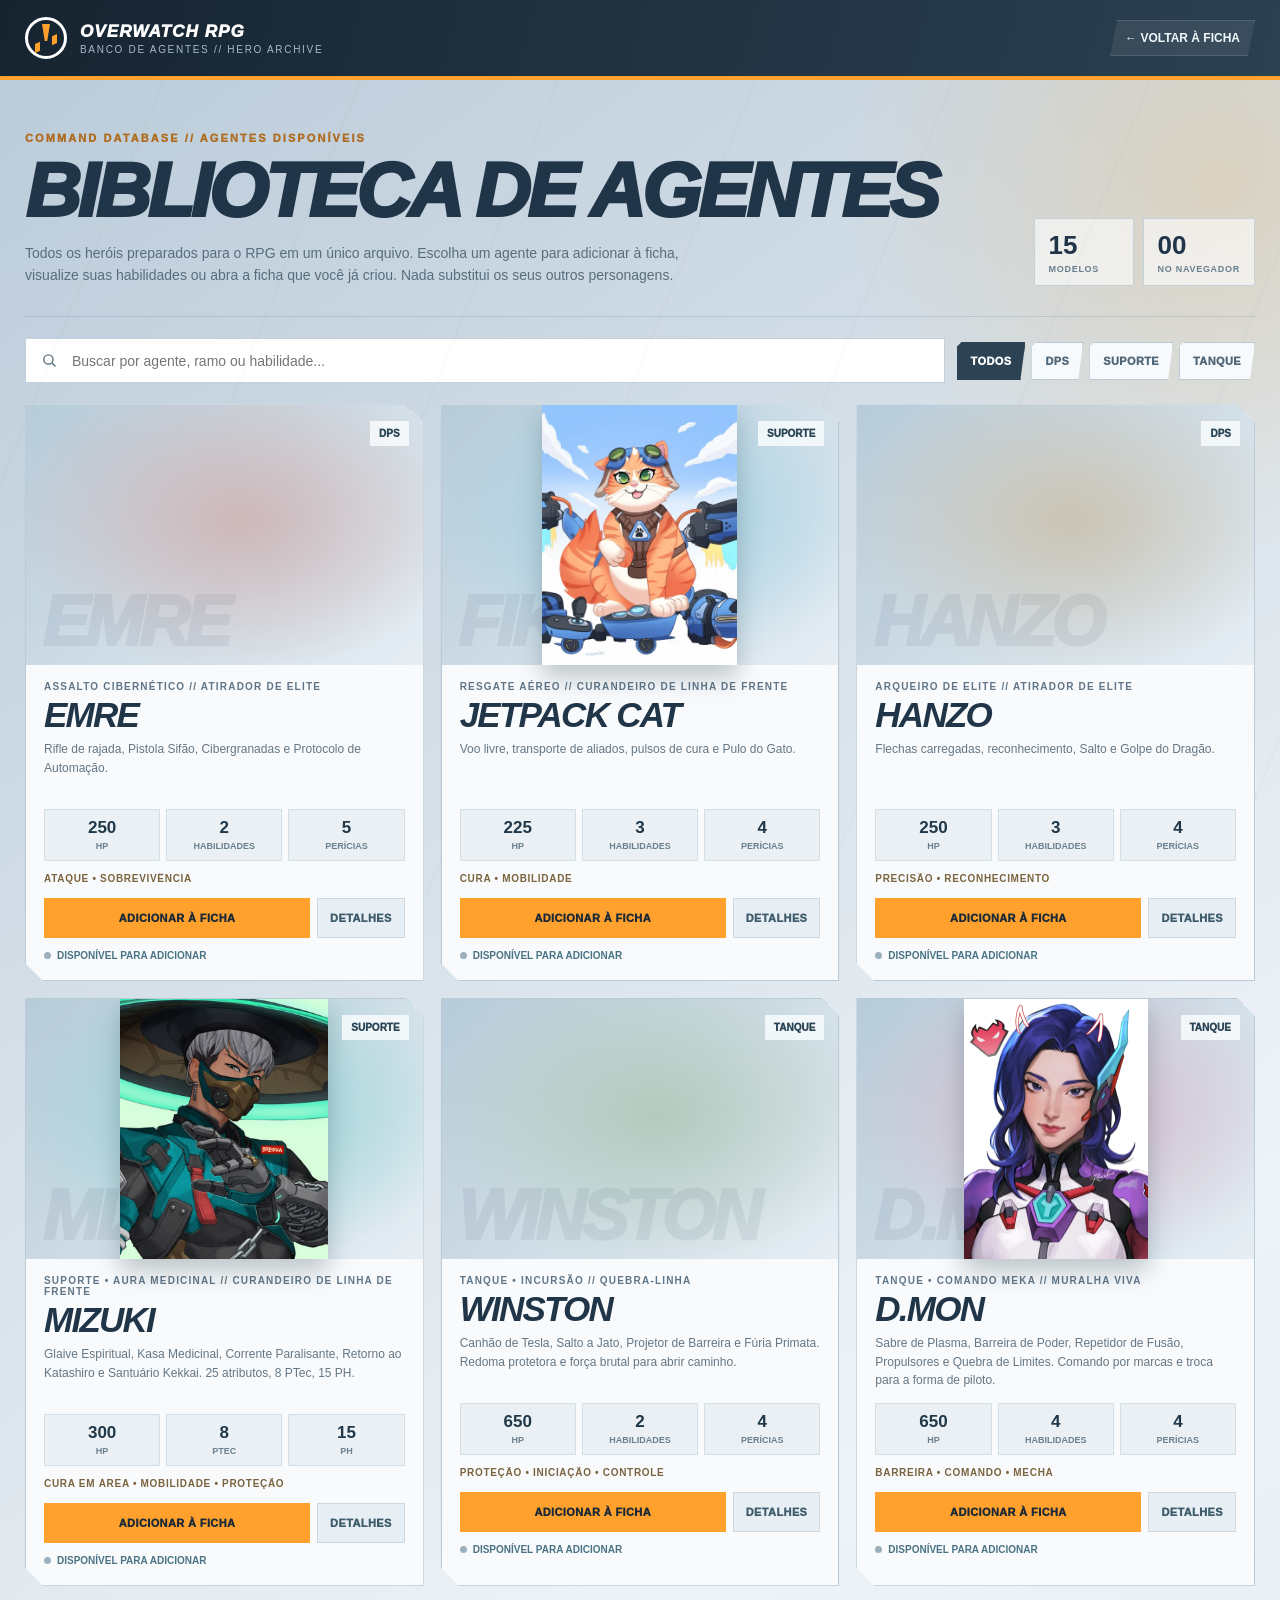
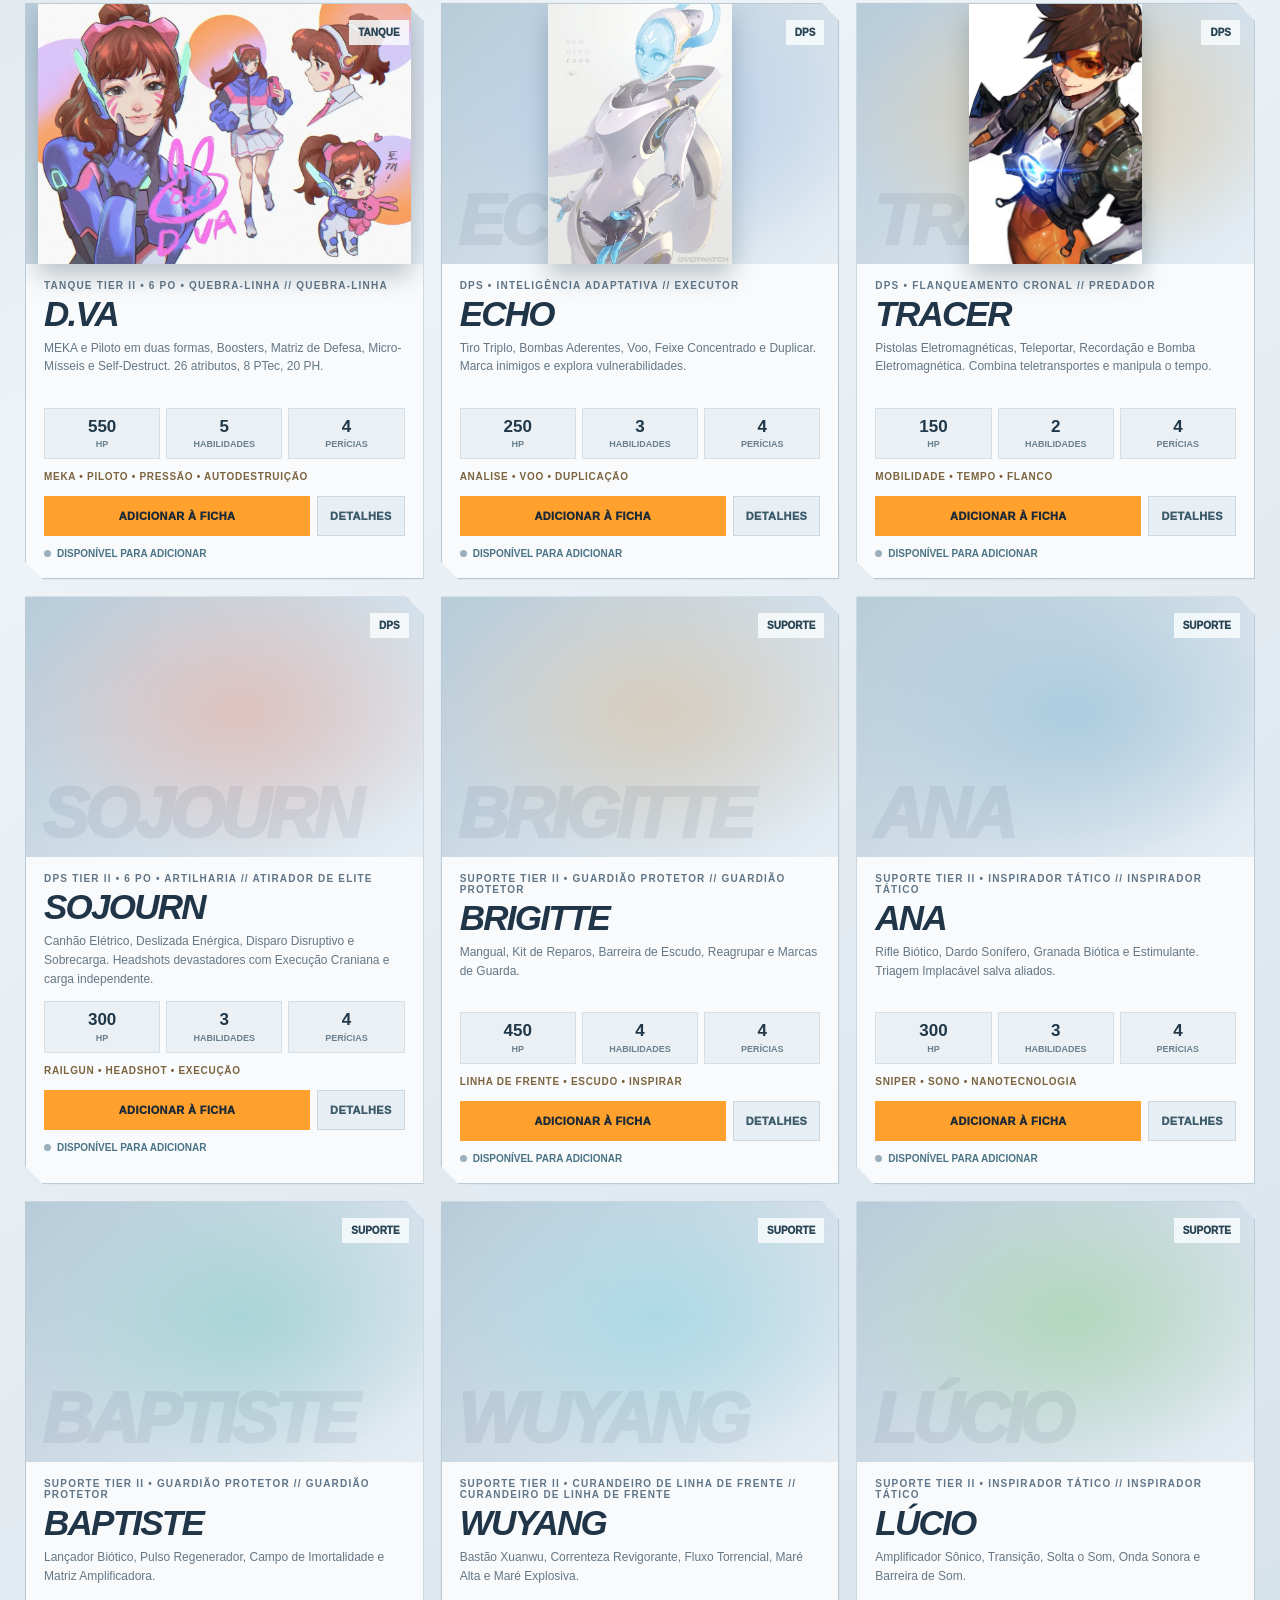
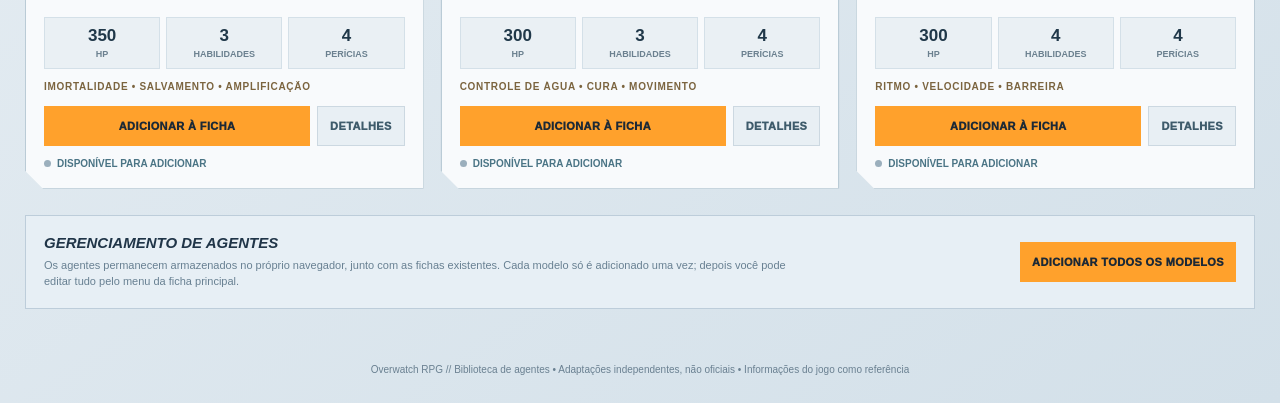
==== commit a3741953: "Adicionar Brigitte, Ana, Baptiste, Wuyang e Lucio com kits Tier II e passivas especiais" ====
--- a/agentes.html
+++ b/agentes.html
@@ -121,7 +121,7 @@
 <main>
 <section class="banner">
  <div><div class="kicker">Command Database // Agentes disponíveis</div><h1>Biblioteca de Agentes</h1><p>Todos os heróis preparados para o RPG em um único arquivo. Escolha um agente para adicionar à ficha, visualize suas habilidades ou abra a ficha que você já criou. Nada substitui os seus outros personagens.</p></div>
- <div class="stats"><div class="stat"><b id="totalHeroes">10</b><small>Modelos</small></div><div class="stat"><b id="savedHeroes">0</b><small>No navegador</small></div></div>
+ <div class="stats"><div class="stat"><b id="totalHeroes">15</b><small>Modelos</small></div><div class="stat"><b id="savedHeroes">0</b><small>No navegador</small></div></div>
 </section>
 <section class="tools" aria-label="Buscar e filtrar agentes">
  <label class="search"><svg viewBox="0 0 24 24" fill="none" stroke-width="2" aria-hidden="true"><circle cx="10.5" cy="10.5" r="6.5"/><path d="m15.5 15.5 5 5"/></svg><input id="search" type="search" placeholder="Buscar por agente, ramo ou habilidade..." aria-label="Buscar agente"></label>
@@ -141,8 +141,13 @@
 <script>
 "use strict";
 const KEY="overwatch_rpg_sheet_v1";
-const TEMPLATES=[{"id":"emre-sarioglu-rpg-template","_templateId":"emre-overwatch-rpg-2026-v1","name":"EMRE","role":"DPS","image":"https://blz-contentstack-images.akamaized.net/v3/assets/blt2477dcaf4ebd440c/blt3db2aaac9a964593/69817535f50df3108746940f/960_Emre.png","imageScale":1.2,"imageX":0,"imageY":0,"imageToolsCollapsed":true,"theme":{"followRole":false,"primary":"#c74e45","accent":"#ffaf43","background":"#bac8d2","background2":"#f5f5f5","surface":"#fbf9f8","surfaceAlt":"#e9edf0","header":"#252e3b","text":"#273642"},"attrs":{"life":4,"power":5,"precision":5,"dexterity":4,"resistance":2},"hpCurrent":250,"energyCurrent":0,"moveCurrent":20,"activeConditions":[],"passives":[{"id":"emre-pass-vitals","name":"Sinais Vitais Alterados","description":"Os implantes de Emre aceleram sua regeneração. Depois de passar 1 rodada inteira sem sofrer dano, ele recupera 30 HP no início da rodada seguinte, sem ultrapassar seu HP máximo. Essa recuperação não gera Energia."},{"id":"emre-pass-specialist","name":"Especialista — Recarga Rápida","description":"Ao eliminar um inimigo, Emre acelera seus sistemas de recarga. Até o final do próximo turno, pode recarregar o Rifle de Rajada Sintética uma vez como Ação Livre."}],"mechanics":{"attributeMap":{"life":"life","power":"power","precision":"precision","dexterity":"dexterity","resistance":"resistance"},"formulas":{"hp":{"useRoleBase":true,"base":0,"mult":50,"flat":0},"damage":{"mult":5,"flat":0},"reduction":{"mult":2,"flat":0},"movement":{"base":10,"mult":2.5,"flat":0},"dt":{"base":10,"mult":1,"flat":0},"energy":{"base":10,"flat":0}}},"specialResources":[{"id":"emre-ammo-frag","name":"Cibergranadas — Cargas","formulaType":"fixed","attr":"power","attr2":"resistance","multiplier":1,"base":2,"step":1,"current":2,"source":"Cibergranada","note":"2 cargas disponíveis. Uma carga é consumida por arremesso. Recuperação entre combates conforme as regras da campanha.","colorMode":"tech"},{"id":"emre-heat","name":"Calor — Pistola Sifão","formulaType":"fixed","attr":"power","attr2":"resistance","multiplier":1,"base":100,"step":10,"current":0,"source":"Pistola Sifão","note":"Cada disparo adiciona 10 de Calor. Ao alcançar 100, a Pistola Sifão se desativa. O Calor diminui enquanto Emre não dispara.","colorMode":"armor"}],"basicAttacks":[{"id":"emre-burst","name":"Rifle de Rajada Sintética","type":"Dano","action":"Ação Padrão","range":"Curto/Médio — até 24m","target":"1 inimigo","energyGain":1,"baseMode":"manual","baseValue":60,"bonusValue":0,"description":"Dispara uma rajada de três projéteis contra um inimigo. Faça 1 teste de ataque (1d20 + Precisão). Em caso de acerto, a rajada causa 60 de dano, antes da Redução de Dano do alvo.","notes":"Rajada de três projéteis; carregador de 36 tiros."},{"id":"emre-burst-ads","name":"Rifle de Rajada — Modo Mira","type":"Dano","action":"Ação Padrão","range":"Médio/Longo — até 35m","target":"1 inimigo visível","energyGain":1,"baseMode":"manual","baseValue":60,"bonusValue":0,"description":"Emre utiliza a mira de precisão do rifle para atingir inimigos distantes. Seus disparos causam 60 de dano e recebem +2 em Precisão contra alvos a médio ou longo alcance. Esse bônus não se aplica contra inimigos adjacentes.","notes":"A mira amplia o alcance efetivo e reduz a dispersão dos disparos."}],"abilities":[{"id":"emre-siphon","name":"Pistola Sifão","type":"Dano / Cura","action":"Ação Padrão","minCost":2,"spent":2,"energyGain":0,"amplifiable":false,"autoAmplify":false,"baseMode":"manual","baseValue":30,"range":"Curto — até 12m","target":"1 alvo + pequena explosão","duration":"2 rodadas","description":"Emre empunha a Pistola Sifão por 2 rodadas. Cada disparo causa 30 de dano e restaura HP igual a 60% do dano efetivamente causado, arredondado para baixo. Enquanto estiver equipada, Emre recebe +7m de Movimento e pode saltar obstáculos. Cada disparo gera 10 de Calor; ao atingir 100, o efeito se encerra.","amplification":"Esta habilidade não recebe amplificação por Energia."},{"id":"emre-frag","name":"Cibergranada","type":"Dano","action":"Ação Padrão","minCost":2,"spent":2,"energyGain":0,"amplifiable":true,"autoAmplify":true,"baseMode":"manual","baseValue":70,"range":"Médio — até 24m","target":"Explosão de 4m de raio","duration":"Instantânea","description":"Emre lança uma granada cibernética que ricocheteia e explode na área escolhida. Criaturas atingidas sofrem 70 de dano; um teste bem-sucedido de Destreza contra a DT da habilidade reduz o dano à metade. A explosão pode alcançar inimigos atrás de coberturas parciais. Consome 1 carga de Cibergranada.","amplification":"Para cada 1 Energia adicional investida, a explosão causa +15 de dano."}],"ultimate":{"name":"Protocolo de Automação","type":"Dano","action":"Ação Padrão","minCost":10,"spent":10,"energyGain":0,"amplifiable":false,"autoAmplify":false,"baseMode":"manual","baseValue":45,"range":"Médio / Área","target":"Alvos atingidos por projéteis explosivos","duration":"3 rodadas","description":"Emre ativa seu armamento autônomo por 3 rodadas, podendo voar livremente até seu Movimento Total e alternar entre dois disparos. Tiro Leve: causa 45 de dano ao alvo principal e 15 aos inimigos num raio de 2m. Tiro Pesado: causa 125 de dano direto e 40 em um raio de 3m; pode ser utilizado uma vez por rodada e causa dano a Emre se disparado perto demais. Durante o protocolo, Emre reduz em 40% o dano que recebe.","amplification":"Custo fixo de 10 Energia. Não recebe amplificação."},"proficiencies":[{"id":"emre-prof-tatica","name":"Tática e Planejamento Militar","rank":3},{"id":"emre-prof-arma","name":"Armamento de Assalto","rank":2},{"id":"emre-prof-infil","name":"Infiltração","rank":1},{"id":"emre-prof-cib","name":"Tecnologia Cibernética","rank":1},{"id":"emre-prof-perc","name":"Percepção","rank":1}],"profMax":8,"items":[{"id":"emre-item-rifle","name":"Rifle de Rajada Sintética","category":"Arma principal","qty":1,"equipped":true,"description":"Rifle cibernético de três disparos por rajada, com carregador de 36 tiros e mira para combate de longa distância."},{"id":"emre-item-pistol","name":"Pistola Sifão","category":"Arma / Dispositivo","qty":1,"equipped":true,"description":"Emre empunha a Pistola Sifão por 2 rodadas. Cada disparo causa 30 de dano e restaura HP igual a 60% do dano efetivamente causado, arredondado para baixo. Enquanto estiver equipada, Emre recebe +7m de Movimento e pode saltar obstáculos. Cada disparo gera 10 de Calor; ao atingir 100, o efeito se encerra.","amplification":"Esta habilidade não recebe amplificação por Energia."},{"id":"emre-item-grenade","name":"Cibergranadas","category":"Explosivo","qty":2,"equipped":true,"description":"Dispositivos ricocheteantes que explodem após curto intervalo. Duas cargas acompanhadas pela barra especial."},{"id":"emre-item-cyborg","name":"Implantes Cibernéticos","category":"Aprimoramento","qty":1,"equipped":true,"description":"Sistemas de recuperação acelerada e armamento automático. Parte da identidade de Emre como ciborgue."},{"id":"emre-item-file","name":"Dossiê — Emre Sarıoğlu","category":"Arquivo","qty":1,"equipped":false,"description":"Nome: Emre Sarıoğlu. Idade: 44 anos. Aniversário: 8 de novembro. Naturalidade: Turquia. Bases: Istambul (anterior) e Roma (atual). Ex-agente da Overwatch, atualmente ligado à Talon. Militar brilhante, Emre utiliza aprimoramentos cibernéticos que ameaçam seu livre-arbítrio. Freja permanece uma de suas principais aliadas."}],"selectedPerks":[],"techAvailable":10,"techLimit":10,"perkSlotsLimit":5,"selectedTree":"Atirador de Elite","purchasedNodes":[],"phTotal":0,"page":"page1"},{"id":"jetpack-cat-rpg-template","_templateId":"jetpack-cat-overwatch-rpg-2026-v1","name":"JETPACK CAT","role":"Suporte","image":"https://n4nd0-hub.github.io/Overwatch-RPG/assets/jetpack-cat-fika.webp","imageScale":1,"imageX":0,"imageY":0,"imageToolsCollapsed":true,"theme":{"followRole":false,"primary":"#36a9d6","accent":"#f7a54a","background":"#bdd9e7","background2":"#f3f9fc","surface":"#fdfefe","surfaceAlt":"#e9f1f6","header":"#19415a","text":"#193447"},"attrs":{"life":2,"power":5,"precision":3,"dexterity":8,"resistance":2},"hpCurrent":225,"energyCurrent":0,"moveCurrent":30,"activeConditions":[],"passives":[{"id":"fika-pass-jetpack","name":"Mochila a Jato — Voo Permanente","description":"Fika pode voar livremente em qualquer direção e permanecer suspensa no ar. O voo normal utiliza seu Movimento Total de 30m por turno e não gasta Energia. Voo Veloz consome Combustível para acelerar. Enraizamento, congelamento ou atordoamento podem impedir suas manobras."},{"id":"fika-pass-tactician","name":"Estratégia — Reserva de Ultimate","description":"Fika administra sua reserva de poder para aproveitar oportunidades de suporte. Sempre que uma regra permitir armazenar Energia acima do limite comum, o excedente pode ser reservado para a próxima Ultimate. Sem esse efeito, sua Energia permanece limitada ao máximo normal de 10."}],"mechanics":{"attributeMap":{"life":"life","power":"power","precision":"precision","dexterity":"dexterity","resistance":"resistance"},"formulas":{"hp":{"useRoleBase":true,"base":0,"mult":50,"flat":25},"damage":{"mult":5,"flat":0},"reduction":{"mult":2,"flat":0},"movement":{"base":10,"mult":2.5,"flat":0},"dt":{"base":10,"mult":1,"flat":0},"energy":{"base":10,"flat":0}}},"specialResources":[{"id":"fika-fuel","name":"Combustível do Propulsor","formulaType":"fixed","attr":"dexterity","attr2":"power","multiplier":1,"base":100,"step":25,"current":100,"source":"Mochila a Jato / Voo Veloz","note":"Voo Veloz consome 25 pontos de Combustível. Fika recupera 25 por rodada sem acelerar ou 10 enquanto transporta um aliado. Máximo: 100.","colorMode":"tech"}],"basicAttacks":[{"id":"fika-paw-damage","name":"Projéteis Miauravilhosos — Dano","type":"Dano","action":"Ação Padrão","range":"Curto / Médio — até 24m","target":"1 inimigo","energyGain":0,"baseMode":"auto","baseValue":null,"bonusValue":0,"description":"Fika dispara uma salva de projéteis em formato de patinha. Faça um teste de ataque (1d20 + Precisão) contra a Defesa do inimigo. Se acertar, causa Poder × 5 de dano (25 com os atributos atuais), sujeito à Redução de Dano. A curta distância, recebe +2 em Precisão pela concentração dos projéteis.","notes":"Disparo espalhado de curto e médio alcance."},{"id":"fika-paw-heal","name":"Projéteis Miauravilhosos — Cura","type":"Cura","action":"Ação Padrão","range":"Curto / Médio — até 24m","target":"1 aliado","energyGain":1,"baseMode":"auto","baseValue":null,"bonusValue":0,"description":"Fika lança projéteis bióticos que restauram o HP de um aliado em sua linha de visão. O alvo recupera Poder × 5 de HP (25 com os atributos atuais). Ao curar um aliado, Fika gera 1 Energia, respeitando o limite de geração do Suporte.","notes":"Modo de cura dos mesmos projéteis utilizados no ataque ofensivo."}],"abilities":[{"id":"fika-fast-flight","name":"Voo Veloz","type":"Movimento","action":"Movimento","minCost":0,"spent":0,"energyGain":0,"amplifiable":false,"autoAmplify":false,"baseMode":"description","baseValue":null,"range":"Pessoal","target":"Você","duration":"Instantânea","description":"Fika acelera sua mochila a jato e se desloca até 12m adicionais em qualquer direção, sem provocar Ataques de Oportunidade. O impulso consome 25 pontos de Combustível e não gasta Energia. Seu voo normal continua disponível de acordo com o Movimento restante.","amplification":"Não recebe amplificação por Energia. Quando transporta um aliado, Fika recupera menos Combustível."},{"id":"fika-lifeline","name":"Cabo de Resgate","type":"Cura","action":"Ação Padrão & Livre para Manter","minCost":1,"spent":1,"energyGain":0,"amplifiable":false,"autoAmplify":false,"baseMode":"manual","baseValue":15,"range":"Curto — até 12m","target":"1 aliado voluntário","duration":"Até 3 rodadas","description":"Fika conecta um cabo a um aliado voluntário e pode transportá-lo consigo durante o voo, respeitando o espaço disponível. Enquanto o cabo permanecer conectado, o aliado recupera 15 HP no início do turno de Fika. Durante o transporte, Fika recebe +5m de Movimento, mas recupera menos Combustível. O efeito pode ser mantido por até 3 rodadas.","amplification":"Manter o cabo conectado não consome Energia adicional."},{"id":"fika-purr","name":"Ronrom","type":"Cura","action":"Ação Padrão","minCost":3,"spent":3,"energyGain":0,"amplifiable":true,"autoAmplify":true,"baseMode":"auto","baseValue":null,"range":"Área centrada em você — raio 9m","target":"Você e aliados na área","duration":"3 rodadas","description":"Fika emite pulsos de energia restauradora durante 3 rodadas. No início de cada turno de Fika, os aliados na área recuperam 25 HP; Fika recupera 15 HP por pulso. O primeiro pulso empurra inimigos adjacentes em 3m caso falhem em um teste de Resistência contra DT igual a 10 + Poder + Energia investida.","amplification":"Para cada 1 Energia adicional investida, a cura inicial de cada aliado aumenta em +15 HP."}],"ultimate":{"name":"Pulo do Gato","type":"CC","action":"Ação Padrão","minCost":10,"spent":10,"energyGain":0,"amplifiable":false,"autoAmplify":false,"baseMode":"manual","baseValue":40,"range":"Até 24m — mergulho","target":"Área de 6m + inimigo mais próximo","duration":"1 rodada de controle","description":"Fika mergulha contra o solo, atingindo todos os inimigos em um raio de 6m. Cada alvo realiza um teste de Resistência contra DT 25. Em caso de falha, sofre 40 de dano e fica Derrubado; em caso de sucesso, sofre metade do dano e não fica Derrubado. O inimigo mais próximo do centro que falhar também fica preso ao Cabo de Resgate por 1 rodada, podendo ser arrastado durante o movimento de Fika. Ao ativar a habilidade, Fika restaura todo o Combustível.","amplification":"Custo fixo de 10 Energia. Não recebe amplificação."},"proficiencies":[{"id":"fika-prof-acrob","name":"Acrobacia Aérea","rank":3},{"id":"fika-prof-perc","name":"Percepção Felina","rank":2},{"id":"fika-prof-resgate","name":"Resgate e Transporte","rank":2},{"id":"fika-prof-stealth","name":"Furtividade","rank":1}],"profMax":8,"items":[{"id":"fika-item-pack","name":"Mochila a Jato de Brigitte","category":"Dispositivo de voo","qty":1,"equipped":true,"description":"Propulsor que permite voo permanente, manobras aéreas e Voo Veloz. O Combustível possui barra própria no HUD."},{"id":"fika-item-bio","name":"Lançador de Projéteis Miauravilhosos","category":"Arma biótica","qty":1,"equipped":true,"description":"Lançador biótico capaz de ferir inimigos ou restaurar a vida de aliados com seus projéteis em forma de patinha."},{"id":"fika-item-lifeline","name":"Cabo de Resgate","category":"Dispositivo de suporte","qty":1,"equipped":true,"description":"Fika conecta um cabo a um aliado voluntário e pode transportá-lo consigo durante o voo, respeitando o espaço disponível. Enquanto o cabo permanecer conectado, o aliado recupera 15 HP no início do turno de Fika. Durante o transporte, Fika recebe +5m de Movimento, mas recupera menos Combustível. O efeito pode ser mantido por até 3 rodadas.","amplification":"Manter o cabo conectado não consome Energia adicional."},{"id":"fika-item-goggles","name":"Óculos de Piloto","category":"Equipamento pessoal","qty":1,"equipped":true,"description":"Óculos característicos de Fika, a Jetpack Cat, e parte de seu uniforme de voo."},{"id":"fika-item-lore","name":"Dossiê — Fika","category":"Arquivo","qty":1,"equipped":false,"description":"Nome: Fika, também chamada Jetpack Cat. Função: Suporte — Estratégia. Afiliação: Overwatch. Base: Observatório: Gibraltar. Brigitte Lindholm adotou Fika e desenvolveu seu equipamento de voo. Encontrada nas instalações de Gibraltar, a gata integrou-se à equipe após o ataque da Talon. Idade e aniversário desconhecidos."}],"selectedPerks":[],"techAvailable":10,"techLimit":10,"perkSlotsLimit":5,"selectedTree":"Curandeiro de Linha de Frente","purchasedNodes":[],"phTotal":0,"page":"page1"},{"id":"hanzo-shimada-rpg-template","_templateId":"hanzo-overwatch-rpg-2026-v1","name":"HANZO","role":"DPS","image":"https://vignette.wikia.nocookie.net/overwatch/images/e/ee/Hanzo_Portrait.png/revision/latest?cb=20160503193816&path-prefix=de","imageScale":1.12,"imageX":0,"imageY":0,"imageToolsCollapsed":true,"theme":{"followRole":false,"primary":"#c18a3f","accent":"#67c4d3","background":"#c8d2d8","background2":"#f5f7f8","surface":"#fbf9f5","surfaceAlt":"#ebece9","header":"#293643","text":"#253543"},"attrs":{"life":4,"power":5,"precision":6,"dexterity":4,"resistance":1},"hpCurrent":250,"energyCurrent":0,"moveCurrent":20,"activeConditions":[],"passives":[{"id":"hanzo-pass-climb","name":"Escalar — Agilidade dos Shimada","description":"Hanzo escala paredes e superfícies verticais sem auxílio de equipamentos. Sua distância de escalada é limitada pelo Movimento disponível. Superfícies especialmente difíceis podem exigir um teste de Destreza ou Acrobacia. Escalar não consome Energia."},{"id":"hanzo-pass-sharpshooter","name":"Artilharia — Acerto Crítico e Salto","description":"Sempre que Hanzo obtém um 20 natural em um ataque com o arco, seu próximo Salto, realizado até o final do turno seguinte, não consome Energia. Esse benefício só pode ser ativado uma vez por rodada."}],"mechanics":{"attributeMap":{"life":"life","power":"power","precision":"precision","dexterity":"dexterity","resistance":"resistance"},"formulas":{"hp":{"useRoleBase":true,"base":0,"mult":50,"flat":0},"damage":{"mult":5,"flat":0},"reduction":{"mult":2,"flat":0},"movement":{"base":10,"mult":2.5,"flat":0},"dt":{"base":10,"mult":1,"flat":0},"energy":{"base":10,"flat":0}}},"specialResources":[],"basicAttacks":[{"id":"hanzo-bow-quick","name":"Arco da Tempestade — Disparo Rápido","type":"Dano","action":"Ação Padrão","range":"Curto/Médio — até 24m","target":"1 inimigo","energyGain":1,"baseMode":"auto","baseValue":null,"bonusValue":0,"description":"Hanzo libera uma flecha de carga curta para pressionar inimigos enquanto se movimenta. Faça 1d20 + Precisão contra a Defesa do alvo. Em caso de acerto, causa Poder × 5 de dano (25 com os atributos atuais), sujeito à Redução de Dano.","notes":"Não necessita de recarga de carregador. Um ataque que cause dano gera 1 Energia."},{"id":"hanzo-bow-charged","name":"Arco da Tempestade — Flecha Carregada","type":"Dano","action":"Ação Padrão","range":"Médio/Longo — até 36m","target":"1 inimigo","energyGain":1,"baseMode":"manual","baseValue":75,"bonusValue":0,"description":"Hanzo concentra sua força em uma flecha de longo alcance. Faça 1d20 + Precisão contra a Defesa do alvo; em caso de acerto, causa 75 de dano antes da Redução. Se utilizou a ação Mirar na rodada anterior, recebe os benefícios dessa ação. Um 20 natural representa acerto crítico e dobra o dano.","notes":"Disparo de potência máxima, preparado para alcançar alvos distantes."}],"abilities":[{"id":"hanzo-storm-arrows","name":"Flechas da Tempestade","type":"Dano","action":"Ação Padrão","minCost":3,"spent":3,"energyGain":0,"amplifiable":true,"autoAmplify":true,"baseMode":"manual","baseValue":75,"range":"Médio — até 24m","target":"1 alvo (ou vários, dividindo os cinco projéteis)","duration":"Instantânea","description":"Hanzo dispara cinco flechas em rápida sucessão, capazes de ricochetear até duas vezes em superfícies rígidas. Cada flecha causa 15 de dano; se todas atingirem o mesmo alvo, o dano total é 75. É possível distribuir os disparos entre diferentes inimigos, realizando um teste de ataque para cada alvo escolhido. A Redução de Dano é aplicada uma vez ao total recebido por cada alvo. Ricochetes permitem atingir inimigos por ângulos difíceis, sem multiplicar o dano.","amplification":"Cada 1 Energia adicional aumenta o dano total da salva em +15, distribuídos entre as flechas escolhidas. A amplificação é aplicada uma única vez à salva."},{"id":"hanzo-sonic-arrow","name":"Flecha Sônica","type":"Utilidade","action":"Ação Padrão","minCost":2,"spent":2,"energyGain":0,"amplifiable":false,"autoAmplify":false,"baseMode":"description","baseValue":null,"range":"Médio/Longo — até 30m","target":"Área de 9m de raio a partir do impacto","duration":"2 rodadas","description":"Hanzo dispara uma flecha com sensor, revelando a posição dos inimigos em um raio de 9m do ponto de impacto por 2 rodadas, inclusive criaturas escondidas. Aliados informados sobre essas posições recebem +2 em testes de Percepção para localizar os inimigos revelados. A detecção não atravessa automaticamente coberturas físicas nem remove obstáculos.","amplification":"Não recebe amplificação por Energia."},{"id":"hanzo-lunge","name":"Salto — Impulso Aéreo","type":"Movimento","action":"Ação Livre","minCost":1,"spent":1,"energyGain":0,"amplifiable":true,"autoAmplify":false,"baseMode":"description","baseValue":null,"range":"Pessoal","target":"Você","duration":"Instantânea","description":"Hanzo executa um salto adicional no ar, deslocando-se até 8m na horizontal ou 6m na vertical sem provocar Ataques de Oportunidade durante o impulso. Esse deslocamento é adicional ao Movimento Total e pode permitir que ele deixe uma área de perigo.","amplification":"Para cada 1 Energia adicional, escolha entre +5m de deslocamento ou +5 em Destreza no teste de reação associado ao salto. Após um acerto crítico com o arco, o próximo Salto pode ser gratuito."}],"ultimate":{"name":"Golpe do Dragão","type":"Dano","action":"Ação Padrão","minCost":10,"spent":10,"energyGain":0,"amplifiable":false,"autoAmplify":false,"baseMode":"manual","baseValue":150,"range":"Linha reta — até 36m","target":"Corredor de 6m de largura atravessando obstáculos","duration":"2 rodadas","description":"Hanzo dispara uma flecha que invoca dois dragões espirituais, os quais avançam por uma linha de até 36m, com 6m de largura, atravessando obstáculos comuns. Inimigos alcançados fazem um teste de Destreza contra DT 25: na falha, sofrem 150 de dano; no sucesso, metade. Os que permanecerem na trajetória até o início do próximo turno sofrem mais 50 de dano, reduzidos à metade com um novo teste. Os dragões seguem seu caminho sem necessidade de linha de visão contínua.","amplification":"Custo fixo de 10 Energia. Não recebe amplificação."},"proficiencies":[{"id":"hanzo-prof-bow","name":"Arqueria Tradicional","rank":3},{"id":"hanzo-prof-perc","name":"Percepção","rank":2},{"id":"hanzo-prof-infil","name":"Furtividade e Infiltração","rank":2},{"id":"hanzo-prof-esc","name":"Acrobacia e Escalada","rank":1}],"profMax":8,"items":[{"id":"hanzo-item-stormbow","name":"Arco da Tempestade","category":"Arma principal","qty":1,"equipped":true,"description":"Arco assimétrico de alta tecnologia, capaz de tiros rápidos e flechas carregadas, adequado ao combate de precisão."},{"id":"hanzo-item-sonic","name":"Flechas Sônicas","category":"Munição especial","qty":1,"equipped":true,"description":"Flechas de reconhecimento que revelam inimigos próximos ao ponto de impacto. Cada uso consome a Energia da Flecha Sônica."},{"id":"hanzo-item-storm","name":"Flechas da Tempestade","category":"Munição especial","qty":1,"equipped":true,"description":"Conjunto de flechas que permite uma salva de cinco projéteis rápidos, capazes de ricochetear em superfícies."},{"id":"hanzo-item-quiver","name":"Aljava Shimada","category":"Equipamento","qty":1,"equipped":true,"description":"Aljava tradicional modificada para o arco tecnológico. Flechas comuns são consideradas abundantes, sem barra própria."},{"id":"hanzo-item-dossier","name":"Dossiê — Hanzo Shimada","category":"Arquivo","qty":1,"equipped":false,"description":"Nome completo: Hanzo Shimada (島田 半蔵). Função: DPS — Artilharia. Idade: 40 anos. Aniversário: 3 de novembro. Nacionalidade: japonesa. Bases conhecidas: Hanamura (antiga) e Kanazaka, Japão. Ex-herdeiro do clã Shimada e irmão mais velho de Genji Shimada, Hanzo abandonou o clã após o confronto que quase matou seu irmão. Desde então, percorre um caminho de honra e reparação."}],"selectedPerks":[],"techAvailable":10,"techLimit":10,"perkSlotsLimit":5,"selectedTree":"Atirador de Elite","purchasedNodes":[],"phTotal":0,"page":"page1"},{"id":"mizuki-overwatch-rpg-template","_templateId":"mizuki-overwatch-rpg-2026-v2","name":"MIZUKI","role":"Suporte","image":"assets/mizuki.jpg","imageScale":1,"imageX":0,"imageY":0,"imageToolsCollapsed":true,"theme":{"followRole":false,"primary":"#13a9a1","accent":"#d3b276","background":"#c7dfdc","background2":"#f1f6f4","surface":"#fcfdfb","surfaceAlt":"#e3efed","header":"#203e42","text":"#25413e"},"attrs":{"life":4,"power":6,"precision":5,"dexterity":5,"resistance":5},"hpCurrent":300,"energyCurrent":0,"moveCurrent":22.5,"activeConditions":[],"passives":[{"id":"mizuki-remedy-aura","name":"Aura Medicinal — Passiva","description":"Uma aura restauradora envolve Mizuki em um raio de 12m. No início de cada turno dele, todos os aliados dentro da área recuperam HP conforme a intensidade da Aura: 0–24 pontos, 10 HP; 25–49, 15 HP; 50–74, 20 HP; 75–99, 25 HP; 100 pontos, 30 HP. Mizuki recupera metade desse valor, arredondado para baixo. A Aura varia de 0 a 100. Aumenta em +15 ao acertar um inimigo com a Glaive, +10 por aliado curado pelo Kasa e +15 ao acertar a Corrente Paralisante. Se passar 1 rodada inteira sem causar dano nem curar aliados com habilidades, perde 15 pontos de Aura. A Aura não utiliza Energia."},{"id":"mizuki-survivor","name":"Sobrevivência — Passiva da Subfunção","description":"Após usar Retorno ao Katashiro, Mizuki recebe regeneração acelerada. Se não sofrer dano até o início de seu próximo turno, recupera 20 HP, respeitando o HP máximo. Essa recuperação não consome Energia nem pontos de Aura Medicinal."}],"mechanics":{"attributeMap":{"life":"life","power":"power","precision":"precision","dexterity":"dexterity","resistance":"resistance"},"formulas":{"hp":{"useRoleBase":true,"base":0,"mult":50,"flat":0},"damage":{"mult":5,"flat":0},"reduction":{"mult":2,"flat":0},"movement":{"base":10,"mult":2.5,"flat":0},"dt":{"base":10,"mult":1,"flat":0},"energy":{"base":10,"flat":0}}},"specialResources":[{"id":"mizuki-aura-meter","name":"Aura Medicinal","formulaType":"fixed","attr":"power","attr2":"life","multiplier":1,"base":100,"step":10,"current":0,"source":"Passiva — Cura em área","note":"Reserva espiritual de 0 a 100. Ganha 15 ao atingir um inimigo com a Glaive; 10 por aliado curado com o Kasa; 15 ao acertar a Corrente. Perde 15 ao passar uma rodada sem causar dano ou curar com habilidades. A cada turno, aliados a até 12m recuperam de 10 a 30 HP conforme a intensidade da Aura.","colorMode":"tech"},{"id":"mizuki-kasa-charges","name":"Kasa Medicinal — Cargas","formulaType":"fixed","attr":"power","attr2":"life","multiplier":1,"base":3,"step":1,"current":3,"source":"Kasa Medicinal","note":"Três cargas. Cada uso de Kasa Medicinal consome uma. Recupera uma carga a cada 2 rodadas. Enquanto houver ao menos uma carga, Mizuki recebe +2 em Defesa contra disparos direcionados à cabeça.","colorMode":"armor"}],"basicAttacks":[{"id":"mizuki-glaive","name":"Glaive Espiritual — Arremesso","type":"Dano","action":"Ação Padrão","range":"Curto/Médio — até 30m","target":"1 inimigo (ricochete opcional)","energyGain":1,"baseMode":"auto","baseValue":null,"bonusValue":0,"description":"Mizuki arremessa a Glaive Espiritual, uma lâmina giratória capaz de ricochetear em superfícies rígidas. Faça 1d20 + Precisão contra a Defesa do alvo. Em caso de acerto, causa Poder × 5 de dano imediato (30 com os atributos atuais) e mais 15 de dano no início do próximo turno do inimigo. A lâmina pode ricochetear uma vez para atingir um alvo fora da linha direta.","notes":"A Glaive gera 1 Energia ao atingir um inimigo. A Aura Medicinal é acumulada separadamente, conforme a passiva."},{"id":"mizuki-glaive-charged","name":"Glaive Espiritual — Arremesso Carregado","type":"Dano","action":"Ação Padrão","range":"Médio/Longo — até 40m","target":"Até 2 inimigos alinhados","energyGain":1,"baseMode":"manual","baseValue":45,"bonusValue":0,"description":"Mizuki concentra energia na Glaive e a arremessa com força suficiente para atravessar dois inimigos alinhados. Faça um teste de 1d20 + Precisão contra cada alvo. O primeiro sofre 45 de dano imediato e mais 20 no início do próximo turno; o segundo sofre 30 imediatamente e mais 10 no turno seguinte. A Redução de Dano é calculada separadamente para cada inimigo.","notes":"O disparo atravessa o primeiro alvo e continua em linha reta. Gera no máximo 1 Energia por uso."}],"abilities":[{"id":"mizuki-kasa","name":"Kasa Medicinal","type":"Cura","action":"Ação Padrão","minCost":1,"spent":1,"energyGain":0,"amplifiable":true,"autoAmplify":false,"baseMode":"manual","baseValue":60,"range":"Até 30m; ricochete entre aliados até 12m","target":"Até 3 aliados diferentes","duration":"Instantânea","description":"Mizuki lança o Kasa Medicinal para restaurar o HP de aliados em sequência. O primeiro aliado, a até 30m e em linha de visão, recupera 60 HP. O Kasa pode ricochetear até outros dois aliados distintos a até 12m do alvo anterior, curando 45 HP no segundo e 30 HP no terceiro. Cada ativação consome 1 Energia e 1 das 3 cargas. Uma carga é restaurada a cada 2 rodadas. Enquanto Mizuki possuir pelo menos 1 carga, recebe +2 em Defesa contra ataques direcionados especificamente à cabeça.","amplification":"Para cada 1 Energia adicional investida, a cura aumenta em +15 HP no primeiro aliado e +5 HP em cada um dos demais. Com o aprimoramento Regra de Três, o limite aumenta em 1 carga e cada ricochete cura +10 HP adicionais."},{"id":"mizuki-binding","name":"Corrente Paralisante","type":"CC","action":"Ação Padrão","minCost":2,"spent":2,"energyGain":0,"amplifiable":true,"autoAmplify":false,"baseMode":"manual","baseValue":40,"range":"Até 20m","target":"1 inimigo OU parede/superfície rígida","duration":"1 rodada de controle","description":"Mizuki lança uma corrente que pode atingir um inimigo ou prender-se a uma parede. Contra inimigo: faça 1d20 + Precisão; em caso de acerto, causa 40 de dano. O alvo realiza um teste de Resistência contra DT igual a 10 + Poder + Energia investida (DT 18 no custo-base). Na falha, tem seu Movimento reduzido à metade e não pode usar habilidades de deslocamento por 1 rodada. Contra parede: em vez de atacar, Mizuki prende a corrente à superfície e se puxa até 12m na direção do ponto de ancoragem. A corrente atinge apenas o primeiro alvo em sua trajetória.","amplification":"Para cada 1 Energia adicional investida, a DT da penalidade aumenta em +1 e, ao atingir um inimigo, a corrente causa +5 de dano."},{"id":"mizuki-katashiro","name":"Retorno ao Katashiro","type":"Movimento","action":"Ação Livre","minCost":2,"spent":2,"energyGain":0,"amplifiable":false,"autoAmplify":false,"baseMode":"description","baseValue":null,"range":"Pessoal; avanço de até 10m","target":"Você; aliados próximos ao boneco","duration":"Até 2 rodadas","description":"Mizuki avança até 10m sem provocar Ataques de Oportunidade, deixando um boneco de papel na posição de origem. Recebe +5m de Movimento Total até o início do próximo turno. O boneco permanece por 2 rodadas e restaura 15 HP de um aliado a até 3m dele no início de cada turno de Mizuki. Enquanto o boneco existir, Mizuki pode se teletransportar de volta até 3 vezes como Ação Livre, no máximo uma vez por turno. Cada retorno conserva a posição original do boneco e não consome Energia adicional.","amplification":"Não recebe amplificação por Energia. Com o aprimoramento Passo Ligeiro, aliados dentro da Aura Medicinal recebem aumento de Movimento enquanto o Katashiro estiver ativo."}],"ultimate":{"id":"mizuki-kekkai","name":"Santuário Kekkai","type":"Proteção","action":"Ação Padrão","minCost":10,"spent":10,"energyGain":0,"amplifiable":false,"autoAmplify":false,"baseMode":"manual","baseValue":75,"range":"Até 15m para posicionar o santuário","target":"Aliados dentro de área de 8m de raio","duration":"3 rodadas","description":"Mizuki ergue um santuário espiritual a até 15m de distância, formando uma área protetora de 8m de raio durante 3 rodadas. Aliados no santuário recuperam 75 HP imediatamente e mais 30 HP no início de cada turno de Mizuki, sem ultrapassar o HP máximo. A barreira absorve até 3 ataques de projétil por rodada que atravessem seus limites, tanto de fora para dentro quanto de dentro para fora. Ataques corpo a corpo e efeitos que não sejam projéteis atravessam a proteção. O santuário permanece fixo até o efeito acabar.","amplification":"Custo fixo de 10 Energia. Não recebe amplificação."},"proficiencies":[],"profMax":8,"items":[{"id":"mizuki-item-glaive","name":"Glaive Espiritual","category":"Arma principal","qty":1,"equipped":true,"description":"Lâmina espiritual giratória que ricocheteia em superfícies rígidas e inflige dano persistente. Um arremesso carregado atravessa inimigos alinhados."},{"id":"mizuki-item-kasa","name":"Kasa Medicinal","category":"Dispositivo de cura","qty":3,"equipped":true,"description":"Chapéu medicinal com três cargas. Ao ser lançado, ricocheteia entre aliados e restaura sua vida em sequência."},{"id":"mizuki-item-chain","name":"Corrente Paralisante","category":"Arma / Ferramenta","qty":1,"equipped":true,"description":"Mizuki lança uma corrente que pode atingir um inimigo ou prender-se a uma parede. Contra inimigo: faça 1d20 + Precisão; em caso de acerto, causa 40 de dano. O alvo realiza um teste de Resistência contra DT igual a 10 + Poder + Energia investida (DT 18 no custo-base). Na falha, tem seu Movimento reduzido à metade e não pode usar habilidades de deslocamento por 1 rodada. Contra parede: em vez de atacar, Mizuki prende a corrente à superfície e se puxa até 12m na direção do ponto de ancoragem. A corrente atinge apenas o primeiro alvo em sua trajetória.","amplification":"Para cada 1 Energia adicional investida, a DT da penalidade aumenta em +1 e, ao atingir um inimigo, a corrente causa +5 de dano."},{"id":"mizuki-item-katashiro","name":"Katashiro de Papel","category":"Dispositivo de mobilidade","qty":1,"equipped":true,"description":"Boneco de papel que marca a posição de retorno de Mizuki e emite pulsos de cura para aliados próximos."},{"id":"mizuki-doc","name":"Dossiê — Mizuki Kawano","category":"Arquivo","qty":1,"equipped":false,"description":"Nome: Mizuki Kawano. Função: Suporte — Sobrevivência. Idade: 22 anos. Aniversário: 9 de abril. Nacionalidade: japonesa. Bases: Tóquio (anterior) e Kanezaka (atual). Mizuki mantém ligações com o clã Hashimoto e se aproxima do grupo Yōkai. Progressão: Vida 4, Poder 6, Precisão 5, Destreza 5 e Resistência 5, totalizando 25 pontos de atributos. Possui 8 PTec disponíveis e 15 PH para desenvolver a trilha de Suporte. Ramo de especialização: Curandeiro de Linha de Frente. Aprimoramentos disponíveis para aquisição: Manancial, Alma Exposta, Regra de Três e Passo Ligeiro."}],"selectedPerks":[],"techAvailable":8,"techLimit":8,"perkSlotsLimit":5,"selectedTree":"Curandeiro de Linha de Frente","purchasedNodes":[],"phTotal":15,"page":"page1","_mizukiKitVersion":2},{"id":"winston-overwatch-rpg-template","_templateId":"winston-overwatch-rpg-2026-v1","name":"WINSTON","role":"Tanque","image":"https://blz-contentstack-images.akamaized.net/v3/assets/blt2477dcaf4ebd440c/bltf9557fb8c51d1c43/631a8aa4eef3ae0e03c74396/1600_Winston.jpg","imageScale":1.04,"imageX":0,"imageY":0,"imageToolsCollapsed":true,"theme":{"followRole":false,"primary":"#729e66","accent":"#e5af39","background":"#cad7d9","background2":"#f6f8f6","surface":"#fcfdfb","surfaceAlt":"#e8efeb","header":"#293d43","text":"#263e44"},"attrs":{"life":10,"power":4,"precision":2,"dexterity":2,"resistance":2},"hpCurrent":650,"energyCurrent":0,"moveCurrent":15,"activeConditions":[],"passives":[{"id":"winston-incursao","name":"Incursão — Regeneração Avançada","description":"Sempre que Winston utilizar Salto a Jato, seus sistemas de suporte vital ativam uma regeneração gradual. No início de cada um dos próximos 2 turnos, ele recupera 20 HP, sem ultrapassar seu HP máximo. Uma nova ativação reinicia a duração, mas não acumula a cura."}],"mechanics":{"attributeMap":{"life":"life","power":"power","precision":"precision","dexterity":"dexterity","resistance":"resistance"},"formulas":{"hp":{"useRoleBase":true,"base":0,"mult":50,"flat":0},"damage":{"mult":5,"flat":0},"reduction":{"mult":2,"flat":0},"movement":{"base":10,"mult":2.5,"flat":0},"dt":{"base":10,"mult":1,"flat":0},"energy":{"base":10,"flat":0}}},"specialResources":[{"id":"winston-barrier","name":"Integridade — Projetor de Barreira","formulaType":"attr_mult","attr":"power","attr2":"life","multiplier":50,"base":300,"step":50,"current":500,"source":"Projetor de Barreira","note":"A barreira possui 300 + (Poder × 50) HP, atualmente 500. Dano contra a redoma reduz primeiro esta reserva. A redoma dura até 2 rodadas ou até chegar a 0 HP. Ao criar outra barreira, sua integridade é restaurada ao máximo.","colorMode":"barrier"},{"id":"winston-primalhp","name":"Vida Extra — Fúria Primata","formulaType":"fixed","attr":"life","attr2":"resistance","multiplier":1,"base":250,"step":25,"current":0,"source":"Fúria Primata","note":"Ao ativar Fúria Primata, recebe 250 HP temporários. Todo dano recebido consome esta reserva antes de atingir o HP normal. A vida temporária restante desaparece após 3 rodadas; não é curada por efeitos comuns.","colorMode":"armor"}],"basicAttacks":[{"id":"winston-tesla-cone","name":"Canhão de Tesla — Descarga em Cone","type":"Dano","action":"Ação Padrão","range":"Cone frontal de 8m","target":"Até 3 inimigos no cone","energyGain":1,"baseMode":"manual","baseValue":35,"bonusValue":0,"description":"Winston libera arcos elétricos que atingem os inimigos próximos ao mesmo tempo. Faça 1d20 + Precisão contra a Defesa de cada inimigo no cone. Um alvo atingido sofre 35 de dano elétrico. A descarga alcança até 3 inimigos e gera 1 Energia caso cause dano a pelo menos um deles.","notes":"A eletricidade envolve alvos agrupados, mas não atravessa barreiras protetoras intactas."},{"id":"winston-tesla-focus","name":"Canhão de Tesla — Disparo Carregado","type":"Dano","action":"Ação Padrão","range":"Até 30m","target":"1 inimigo em linha de visão","energyGain":1,"baseMode":"manual","baseValue":60,"bonusValue":0,"description":"Winston concentra a carga do Canhão de Tesla em um único raio de longo alcance. Faça 1d20 + Precisão contra a Defesa do alvo. Em caso de acerto, o raio causa 60 de dano elétrico. Se atingir o inimigo, gera 1 Energia.","notes":"Disparo concentrado; não atinge os demais alvos próximos."},{"id":"winston-primal-fists","name":"Punhos Primatas — Fúria","type":"Dano","action":"Ação Padrão","range":"Corpo a corpo — até 2m","target":"1 inimigo","energyGain":0,"baseMode":"manual","baseValue":60,"bonusValue":0,"description":"Somente durante Fúria Primata. Winston desfere um golpe brutal que causa 60 de dano e empurra o alvo em 5m. O inimigo pode realizar um teste de Resistência contra DT 14 (10 + Poder) para reduzir o empurrão à metade. Se colidir com um obstáculo, sofre 15 de dano adicional.","notes":"Enquanto Fúria Primata estiver ativa, este golpe substitui os disparos do Canhão de Tesla."}],"abilities":[{"id":"winston-jump","name":"Salto a Jato","type":"Movimento","action":"Ação Livre","minCost":2,"spent":2,"energyGain":0,"amplifiable":true,"autoAmplify":false,"baseMode":"manual","baseValue":35,"range":"Salto de até 18m; segundo impulso de até 9m","target":"Você e inimigos na área de aterrissagem","duration":"Instantânea","description":"Winston aciona seus propulsores e salta até 18m, podendo atravessar obstáculos e alcançar terrenos elevados. Ao aterrissar, criaturas inimigas em um raio de 3m sofrem 35 de dano, reduzidos à metade com um teste de Destreza contra DT 16 (10 + Poder 4 + 2 Energia). Ainda durante o mesmo salto, Winston pode executar um segundo impulso de até 9m sem novo custo; essa aterrissagem causa 15 de dano em um raio de 2m. Os impulsos não provocam Ataques de Oportunidade.","amplification":"Cada 1 Energia adicional aumenta o alcance do primeiro salto em +4m e o dano de sua aterrissagem em +10. O segundo impulso permanece com metade do alcance do primeiro."},{"id":"winston-barrier-projector","name":"Projetor de Barreira","type":"Proteção","action":"Ação Padrão","minCost":3,"spent":3,"energyGain":0,"amplifiable":false,"autoAmplify":false,"baseMode":"description","baseValue":null,"range":"Pessoal ou lançamento até 12m","target":"Redoma de 5m de raio","duration":"2 rodadas ou até ser destruída","description":"Winston implanta um gerador que forma uma redoma protetora com 300 + (Poder × 50) HP, equivalente a 500 HP no estado atual. O gerador pode ser ativado aos seus pés ou arremessado até 12m, formando a redoma ao ser reativado ou no início do turno seguinte. Projéteis que cruzam o limite são absorvidos pela barreira e reduzem sua integridade. Aliados e inimigos podem atravessá-la livremente; golpes corpo a corpo não são bloqueados. Só pode existir uma barreira ativa por vez.","amplification":"Não recebe amplificação por Energia. Uma nova barreira substitui a anterior."}],"ultimate":{"id":"winston-primal-rage","name":"Fúria Primata","type":"Buff","action":"Ação Padrão","minCost":10,"spent":10,"energyGain":0,"amplifiable":false,"autoAmplify":false,"baseMode":"description","baseValue":null,"range":"Pessoal","target":"Você","duration":"3 rodadas","description":"Winston libera toda sua força, ganhando imediatamente 250 HP temporários durante 3 rodadas. Os ataques do Canhão de Tesla ficam indisponíveis: ele só pode utilizar Punhos Primatas e Salto a Jato. Seus socos causam 60 de dano e empurram os inimigos em 5m; uma colisão causa mais 15 de dano. Durante a Fúria, Winston pode usar Salto a Jato uma vez por rodada sem gastar Energia, escolhendo entre o salto inicial e seu impulso adicional. Todo dano recebido consome primeiro os HP temporários. Ao término da habilidade, a vida temporária restante desaparece.","amplification":"Custo fixo de 10 Energia. A duração e a vida temporária não são ampliadas por Energia adicional."},"proficiencies":[{"id":"winston-prof-engineering","name":"Engenharia Avançada","rank":3},{"id":"winston-prof-science","name":"Pesquisa Científica","rank":2},{"id":"winston-prof-tech","name":"Tecnologia Experimental","rank":2},{"id":"winston-prof-mobility","name":"Manobras de Propulsão","rank":1}],"profMax":8,"items":[{"id":"winston-item-tesla","name":"Canhão de Tesla","category":"Arma principal","qty":1,"equipped":true,"description":"Arma elétrica capaz de liberar uma descarga em cone ou um disparo concentrado de longo alcance."},{"id":"winston-item-jump","name":"Salto a Jato","category":"Sistema de mobilidade","qty":1,"equipped":true,"description":"Propulsores acoplados à armadura que permitem saltos longos e um impulso aéreo adicional."},{"id":"winston-item-barrier","name":"Projetor de Barreira","category":"Dispositivo de proteção","qty":1,"equipped":true,"description":"Gerador de redoma energética com 500 HP de integridade e raio de 5m. Sua resistência cresce com o Poder de Winston."},{"id":"winston-item-lab","name":"Equipamento Científico","category":"Ferramentas","qty":1,"equipped":true,"description":"Ferramentas e analisadores portáteis para manutenção da armadura, análise de dispositivos e trabalho de laboratório."},{"id":"winston-item-profile","name":"Dossiê — Winston","category":"Arquivo","qty":1,"equipped":false,"description":"Nome: Winston. Função: Tanque — Incursão. Idade: 31 anos. Aniversário: 6 de junho. Local de origem: Colônia Lunar Horizon. Base atual: Observatório: Gibraltar. Cientista geneticamente aprimorado, Winston domina sistemas avançados de energia e propulsão. Inspirado por seu mentor, Dr. Harold Winston, dedicou-se a proteger a humanidade e a reunir os antigos agentes da Overwatch."}],"selectedPerks":[],"techAvailable":10,"techLimit":10,"perkSlotsLimit":5,"selectedTree":"Quebra-Linha","purchasedNodes":[],"phTotal":0,"page":"page1"},{"id":"dmon-mecha-rpg","_templateId":"dmon-mecha-rpg-2026-v1","name":"D.MON","role":"Tanque","image":"assets/dmon_portrait.webp","imageScale":1.06,"imageX":0,"imageY":0,"imageToolsCollapsed":true,"theme":{"followRole":false,"primary":"#cb5675","accent":"#50d8a9","background":"#c7d7e0","background2":"#f2f7f9","surface":"#fbfdfe","surfaceAlt":"#e8eff3","header":"#283844","text":"#21394a"},"attrs":{"life":10,"power":6,"precision":2,"dexterity":3,"resistance":4},"hpCurrent":650,"energyCurrent":0,"moveCurrent":17.5,"activeConditions":[],"passives":[{"id":"dmon-eject","name":"Ejetar! — Protocolo de Sobrevivência","description":"Quando a integridade do mecha chega a 0 HP, D.Mon é ejetada para uma posição adjacente livre, sem sofrer dano durante a ejeção. Na forma de piloto, mantém até 150 HP próprios, perde acesso a Sabre de Plasma, Barreira de Poder, Propulsores e Repetidor de Fusão do mecha; utiliza apenas o Repetidor de Fusão Portátil e Chamar Mecha. A derrota ocorre se a piloto chegar a 0 HP. Ao reconstituir o mecha, ele retorna com HP máximo e D.Mon volta a pilotá-lo."},{"id":"dmon-resolve","name":"Resistência Inabalável","description":"D.Mon reduz em 2m qualquer empurrão que sofreria (mínimo 0m) e recebe +2 em testes de Resistência contra efeitos de lentidão enquanto pilota o mecha."},{"id":"dmon-command","name":"Formação MEKA — Passiva Especial","description":"Sempre que Barreira de Poder impedir pelo menos 30 de dano que seria causado a um aliado a até 5m, D.Mon ganha 1 Marca de Comando (máximo 3; no máximo 1 marca por rodada). Ao usar Ataque Arrebatador, pode consumir até 3 marcas: cada marca concede +10 de dano ao ataque e restaura 20 pontos da Barreira de Poder após o impacto. Marcas não utilizadas desaparecem ao final da cena. Mesmo sem barreira íntegra, as marcas acumuladas podem ser usadas no próximo Ataque Arrebatador."}],"mechanics":{"attributeMap":{"life":"life","power":"power","precision":"precision","dexterity":"dexterity","resistance":"resistance"},"formulas":{"hp":{"useRoleBase":true,"base":0,"mult":50,"flat":0},"damage":{"mult":5,"flat":0},"reduction":{"mult":2,"flat":0},"movement":{"base":10,"mult":2.5,"flat":0},"dt":{"base":10,"mult":1,"flat":0},"energy":{"base":10,"flat":0}}},"specialResources":[{"id":"dmon-power-barrier","name":"Barreira de Poder","formulaType":"fixed","attr":"power","attr2":"life","multiplier":1,"base":650,"step":50,"current":650,"source":"Barreira de Poder","note":"Integridade 0–650. Recebe primeiro o dano dos projéteis interceptados. D.Mon pode absorver dano para proteger aliados; ao ser destruída, indisponível por 2 rodadas.","colorMode":"barrier"},{"id":"dmon-fuel","name":"Combustível — Propulsores","formulaType":"fixed","attr":"power","attr2":"life","multiplier":1,"base":100,"step":25,"current":100,"source":"Propulsores","note":"Cada impulso consome 25 pontos. Recupera 25 ao terminar rodada sem usar Propulsores.","colorMode":"tech"},{"id":"dmon-command-marks","name":"Marcas de Comando","formulaType":"fixed","attr":"power","attr2":"life","multiplier":1,"base":3,"step":1,"current":0,"source":"Passiva Formação MEKA","note":"Máximo 3. +1 por rodada quando Barreira de Poder impedir 30 ou mais de dano que atingiria aliado a até 5m. Cada marca gasta em Ataque Arrebatador acrescenta +10 de dano e restaura 20 de barreira.","colorMode":"tech"},{"id":"dmon-pilot-hp","name":"HP da Piloto","formulaType":"fixed","attr":"power","attr2":"life","multiplier":1,"base":150,"step":10,"current":150,"source":"Ejetar! / Chamar Mecha","note":"Ao perder o mecha, passe para a forma de piloto e use este HP separado; recupere o mecha com Chamar Mecha. Ajuste manualmente as barras ao trocar de forma.","colorMode":"heal"},{"id":"dmon-overhealth","name":"Vida Extra — Quebra de Limites","formulaType":"fixed","attr":"power","attr2":"life","multiplier":1,"base":400,"step":50,"current":0,"source":"Ultimate","note":"Ao ativar a Ultimate, conceda 200 + 50 HP por inimigo atingido (máximo 400). O dano consome estes pontos primeiro; o restante desaparece após 2 rodadas.","colorMode":"armor"}],"basicAttacks":[{"id":"dmon-plasma","name":"Sabre de Plasma","type":"Dano","action":"Ação Padrão","range":"Corpo a corpo — até 3m","target":"1 inimigo adjacente","energyGain":1,"baseMode":"manual","baseValue":55,"bonusValue":0,"description":"D.Mon corta um inimigo com o sabre energético do mecha. Faça 1d20 + Precisão contra a Defesa do alvo; em caso de acerto, causa 55 de dano de energia. O sabre atravessa barreiras de projéteis e pode atingir criaturas protegidas atrás de escudos que não bloqueiem golpes corpo a corpo.","notes":"Disponível apenas na forma de mecha."},{"id":"dmon-portable","name":"Repetidor de Fusão Portátil","type":"Dano","action":"Ação Padrão","range":"Curto/Médio — até 25m","target":"1 inimigo","energyGain":1,"baseMode":"manual","baseValue":30,"bonusValue":0,"description":"Na forma de piloto, D.Mon dispara uma rajada de sua metralhadora portátil. Faça 1d20 + Precisão; em caso de acerto, causa 30 de dano. Um acerto pode gerar 1 Energia para Chamar Mecha.","notes":"Disponível apenas fora do mecha."},{"id":"dmon-fusion","name":"Repetidor de Fusão — Rajada","type":"Dano","action":"Ação Padrão","range":"Médio — até 20m","target":"1 inimigo ou dois próximos","energyGain":1,"baseMode":"manual","baseValue":65,"bonusValue":0,"description":"D.Mon aciona o repetidor pesado acoplado ao mecha e descarrega uma rajada de projéteis. Faça 1d20 + Precisão; um inimigo atingido sofre 65 de dano. Se dividir o ataque entre dois alvos separados por até 3m, cada um sofre 35 de dano em caso de acerto.","notes":"Disponível apenas na forma de mecha."}],"abilities":[{"id":"dmon-barrier","name":"Barreira de Poder","type":"Proteção","action":"Reação","minCost":2,"spent":2,"energyGain":0,"amplifiable":false,"autoAmplify":false,"baseMode":"description","baseValue":null,"range":"Pessoal — frente do mecha","target":"Barreira frontal de 5m","duration":"Até o início do próximo turno","description":"D.Mon projeta uma barreira frontal com 650 HP que intercepta projéteis, habilidades à distância e disparos inimigos. O dano interceptado reduz a integridade da barreira. Enquanto a barreira estiver ativa, o Movimento de D.Mon é reduzido em 30%. Ela pode desativá-la a qualquer momento. Uma barreira destruída só pode ser reativada após 2 rodadas. Ataques de corpo a corpo atravessam a proteção; o restante de sua integridade é controlado na barra especial.","amplification":"A barreira não recebe amplificação. O dano absorvido pode gerar Marcas de Comando pela passiva."},{"id":"dmon-surging","name":"Ataque Arrebatador","type":"CC","action":"Ação Padrão","minCost":2,"spent":2,"energyGain":0,"amplifiable":true,"autoAmplify":false,"baseMode":"manual","baseValue":60,"range":"Investida frontal até 10m","target":"Inimigos na trajetória — faixa de 3m","duration":"Instantânea","description":"Com Barreira de Poder ativa, D.Mon dispara para a frente e golpeia os inimigos com toda a massa do mecha. Cada inimigo atingido sofre 60 de dano e realiza teste de Resistência contra DT 18 (10 + Poder + 2 Energia). Na falha, é empurrado 5m; no sucesso, é empurrado 2m. O ataque encerra a proteção frontal até a próxima ativação. Marcas de Comando podem ser consumidas para intensificar o dano e restaurar a barreira.","amplification":"Cada Energia adicional aumenta em +10 o dano e em +1 a DT. Cada Marca de Comando gasta acrescenta outros +10 ao dano e restaura 20 HP da barreira."},{"id":"dmon-prop","name":"Propulsores","type":"Movimento","action":"Ação Livre","minCost":0,"spent":0,"energyGain":0,"amplifiable":false,"autoAmplify":false,"baseMode":"description","baseValue":null,"range":"Pessoal — até 12m horizontais","target":"Você","duration":"Instantânea","description":"D.Mon acelera em uma direção horizontal, avançando até 12m sem provocar Ataques de Oportunidade. Consome 25 pontos de Combustível e pode atravessar o espaço ocupado por inimigos. Recupera 25 de Combustível ao final de uma rodada na qual não usa Propulsores. O impulso não permite voo vertical.","amplification":"Não consome Energia. Pode ser combinado com Barreira de Poder ou Sabre de Plasma."},{"id":"dmon-call","name":"Chamar Mecha","type":"Utilidade","action":"Ação Padrão","minCost":4,"spent":4,"energyGain":0,"amplifiable":false,"autoAmplify":false,"baseMode":"description","baseValue":null,"range":"Pessoal","target":"Você","duration":"Instantânea","description":"Na forma de piloto, D.Mon chama as partes dispersas do mecha Beast e o reconstrói ao seu redor. O mecha retorna com o HP máximo de D.Mon; a barra de Barreira de Poder e o Combustível são restaurados. A piloto deixa de usar o Repetidor Portátil e retoma o Sabre de Plasma e as habilidades do mecha. Esta habilidade não pode ser usada enquanto D.Mon ainda estiver pilotando Beast.","amplification":"Custo fixo de 4 Energia. Pode ser ativada somente na forma de piloto."}],"ultimate":{"id":"dmon-limit","name":"Quebra de Limites","type":"Buff","action":"Ação Padrão","minCost":10,"spent":10,"energyGain":0,"amplifiable":false,"autoAmplify":false,"baseMode":"manual","baseValue":130,"range":"Semicírculo frontal de 12m","target":"Até 4 inimigos","duration":"2 rodadas","description":"D.Mon desfere um amplo corte com o Sabre de Plasma. Inimigos no arco sofrem 130 de dano e ficam Expostos por 2 rodadas, recebendo +25% do dano causado por qualquer fonte. D.Mon recebe imediatamente 200 HP temporários mais 50 HP temporários por inimigo atingido (máximo 400). Estes pontos são perdidos antes do HP normal e desaparecem após 2 rodadas. Atualize a barra Vida Extra — Quebra de Limites com o total obtido.","amplification":"Custo fixo de 10 Energia. Os efeitos não acumulam com outra ativação de Quebra de Limites."},"proficiencies":[{"id":"dmon-tactics","name":"Comando de Esquadrão","rank":3},{"id":"dmon-piloting","name":"Pilotagem MEKA","rank":2},{"id":"dmon-def","name":"Defesa e Interceptação","rank":2},{"id":"dmon-war","name":"Estratégia de Combate","rank":1}],"profMax":8,"items":[{"id":"dmon-item-beast","name":"Beast — Mecha de Combate","category":"Equipamento","qty":1,"equipped":true,"description":"Mecha blindado de D.Mon com Sabre de Plasma, Barreira de Poder, Repetidor de Fusão e propulsores horizontais."},{"id":"dmon-item-saber","name":"Sabre de Plasma","category":"Arma","qty":1,"equipped":true,"description":"Lâmina de energia para golpes velozes e Ataque Arrebatador."},{"id":"dmon-item-pistol","name":"Repetidor de Fusão Portátil","category":"Arma","qty":1,"equipped":true,"description":"Metralhadora da forma de piloto, usada enquanto Beast estiver destruído."},{"id":"dmon-item-file","name":"Dossiê — Yuna Lee","category":"Arquivo","qty":1,"equipped":false,"description":"Yuna Lee, conhecida como D.Mon, tem 28 anos e nasceu em 21 de abril. Foi jogadora profissional de e-sports e tornou-se líder do Esquadrão MEKA de Busan. Aliada de Hana Song (D.Va), comanda a proteção da Coreia do Sul contra ataques ômnicos."}],"selectedPerks":[],"techAvailable":8,"techLimit":8,"perkSlotsLimit":5,"selectedTree":"Muralha Viva","purchasedNodes":[],"phTotal":20,"page":"page1"},{"id":"dva-mecha-rpg","_templateId":"dva-mecha-rpg-2026-v2-npc","name":"D.VA","role":"Tanque","image":"assets/dva_portrait.webp","imageScale":1.35,"imageX":35,"imageY":0,"imageToolsCollapsed":true,"theme":{"followRole":false,"primary":"#dc6aa4","accent":"#48b2e4","background":"#c7d7e0","background2":"#f2f7f9","surface":"#fbfdfe","surfaceAlt":"#e8eff3","header":"#2c3b4a","text":"#21394a"},"attrs":{"life":8,"power":6,"precision":3,"dexterity":6,"resistance":3},"hpCurrent":550,"energyCurrent":0,"moveCurrent":25,"activeConditions":[],"passives":[{"id":"dva-eject","name":"Sistema MEKA — Ejetar!","description":"D.Va inicia cada missão pilotando Tokki. Quando o MEKA chega a 0 HP, ele é destruído, e Hana é ejetada automaticamente para um espaço livre a até 5m, sem receber dano dessa ejeção. Ela assume a Forma Piloto com 100 HP próprios e conserva os valores de Precisão e Destreza. Nessa forma, usa exclusivamente Light Gun e Chamar MEKA, mas continua podendo gerar Energia normalmente. Ao acumular 6 Energia, pode gastar 6 em uma Ação Padrão para chamar outro MEKA a até 5m de si, com 400 HP. Inimigos num raio de 3m do pouso sofrem 200 de dano e são empurrados 3m. Hana retorna ao cockpit e recupera o acesso aos equipamentos do MEKA. Se os 100 HP da piloto chegarem a 0, ela é derrotada."},{"id":"dva-initiator","name":"Incursão — Pressão de Avanço","description":"Quando D.Va utiliza Boosters para se aproximar de um inimigo, recebe +2 em Defesa contra o próximo ataque à distância sofrido até o início de seu turno seguinte. Esse bônus não se acumula com outras ativações de Boosters."},{"id":"dva-spotlight","name":"Jogada de Destaque — Passiva Especial","description":"Quando D.Va atinge um inimigo com Boosters e acerta o mesmo alvo com Micro-Mísseis até o final do turno seguinte, o combo causa +25 de dano adicional. Se o combo eliminar esse inimigo, D.Va recebe +2 em Defesa até o início do próximo turno e gera 1 Energia adicional. A Jogada de Destaque pode ser concluída uma única vez por rodada."}],"mechanics":{"attributeMap":{"life":"life","power":"power","precision":"precision","dexterity":"dexterity","resistance":"resistance"},"formulas":{"hp":{"useRoleBase":true,"base":0,"mult":50,"flat":0},"damage":{"mult":5,"flat":0},"reduction":{"mult":2,"flat":0},"movement":{"base":10,"mult":2.5,"flat":0},"dt":{"base":10,"mult":1,"flat":0},"energy":{"base":12,"flat":0}}},"specialResources":[{"id":"dva-pilot-hp","name":"HP da Piloto","formulaType":"fixed","attr":"power","attr2":"life","multiplier":1,"base":100,"step":10,"current":100,"source":"Sistema MEKA","note":"Forma Piloto: 100 HP independentes. Quando o MEKA é destruído, D.Va sai automaticamente para um espaço a até 5m. A piloto continua gerando Energia e pode Chamar MEKA por 6 Energia.","colorMode":"heal"},{"id":"dva-recalled-mech-hp","name":"MEKA Reconstruído — HP","formulaType":"fixed","attr":"power","attr2":"life","multiplier":1,"base":400,"step":25,"current":400,"source":"Chamar MEKA","note":"Chamar MEKA invoca Tokki com 400 HP; defina o HP atual do personagem como 400 ao entrar no novo MEKA. Na missão, o MEKA original começa com seu HP máximo normal. O limite máximo normal permanece 550.","colorMode":"armor"},{"id":"dva-matrix-blocks","name":"Ataques Anulados — Matriz","formulaType":"fixed","attr":"power","attr2":"life","multiplier":1,"base":12,"step":1,"current":2,"source":"Matriz de Defesa","note":"A ativação base anula 2 ataques de projétil até o início do próximo turno de D.Va. Cada 1 Energia extra acrescenta +1 neutralização. Ajuste a contagem ao ativar a Matriz.","colorMode":"tech"}],"basicAttacks":[{"id":"dva-cannons","name":"Canhões de Fusão — MEKA","type":"Dano","action":"Ação Padrão","range":"Curto — até 10m","target":"1 inimigo","energyGain":1,"baseMode":"manual","baseValue":30,"bonusValue":0,"description":"Os Canhões de Fusão espalham uma rajada concentrada de projéteis. Faça 1d20 + Precisão contra a Defesa do alvo. Um acerto causa 30 de dano. Se o inimigo estiver a 3m ou menos de D.Va, a dispersão se concentra e o ataque causa +30 de dano, totalizando 60. Enquanto dispara os Canhões de Fusão, o Movimento de D.Va fica reduzido pela metade até o fim de seu turno. Cada ataque gera 1 Energia.","notes":"Exclusivo da Forma MEKA. Alcance ótimo: até 3m."},{"id":"dva-lightgun","name":"Light Gun — Forma Piloto","type":"Dano","action":"Ação Padrão","range":"Curto/Médio — até 20m","target":"1 inimigo","energyGain":1,"baseMode":"manual","baseValue":30,"bonusValue":0,"description":"Fora do MEKA, Hana utiliza a Light Gun para disparar contra um inimigo a até 20m. Faça 1d20 + Precisão contra a Defesa do alvo. Um acerto causa 30 de dano e gera 1 Energia. A piloto conserva sua Precisão e Destreza e não sofre a redução de Movimento dos Canhões de Fusão.","notes":"Exclusivo da Forma Piloto (100 HP)."}],"abilities":[{"id":"dva-boosters","name":"Boosters","type":"Movimento","action":"Movimento","minCost":1,"spent":1,"energyGain":0,"amplifiable":false,"autoAmplify":false,"baseMode":"manual","baseValue":45,"range":"Trajetória de até 15m","target":"Você e o primeiro inimigo na trajetória","duration":"Instantânea","description":"D.Va ativa os propulsores do MEKA e avança até 15m em linha reta ou curva suave, sem provocar Ataques de Oportunidade. O primeiro inimigo atingido durante a trajetória realiza 1d20 + Resistência contra DT 16 (10 + Poder 6). Se falhar, sofre 45 de dano e é empurrado 3m na direção do impacto. Uma criatura que obtiver sucesso evita o dano e o empurrão.","amplification":"Custo fixo de 1 Energia. Não recebe amplificação."},{"id":"dva-matrix","name":"Matriz de Defesa","type":"Proteção","action":"Reação","minCost":2,"spent":2,"energyGain":0,"amplifiable":true,"autoAmplify":true,"baseMode":"description","baseValue":null,"range":"Cone frontal de 12m","target":"Projéteis direcionados a D.Va ou aliados protegidos","duration":"Até o início do próximo turno de D.Va","description":"D.Va projeta uma Matriz de Defesa em um cone de 12m à frente do MEKA. Pode ativá-la como Ação Padrão ou Reação. Até o início de seu próximo turno, a matriz anula completamente os 2 primeiros ataques à distância baseados em projéteis que cruzarem o cone em direção a D.Va ou aos aliados protegidos, incluindo balas, mísseis e granadas. Cada ataque anulado consome uma neutralização. A Matriz não bloqueia golpes corpo a corpo nem efeitos que não utilizem projéteis.","amplification":"Para cada 1 Energia adicional investida ao ativar a Matriz, ela anula +1 ataque de projétil durante a mesma duração."},{"id":"dva-missiles","name":"Micro-Mísseis","type":"Dano","action":"Ação Padrão","minCost":2,"spent":2,"energyGain":0,"amplifiable":true,"autoAmplify":true,"baseMode":"manual","baseValue":65,"range":"Até 15m","target":"Inimigos em uma explosão de 5m de raio","duration":"Instantânea","description":"D.Va dispara uma salva de Micro-Mísseis que explode em um ponto a até 15m. Cada inimigo em um raio de 5m realiza um teste de Defesa (1d20 + Destreza) contra o ataque de D.Va (1d20 + Precisão 3). Alvos atingidos sofrem 65 de dano. Inimigos a até 3m do centro sofrem +15 de dano, totalizando 80. Uma Jogada de Destaque pode acrescentar outros 25 de dano ao inimigo previamente atingido pelos Boosters.","amplification":"Cada 1 Energia adicional adiciona 1 foguete à salva, ampliando a quantidade de projéteis lançados. O dano por alvo e a área permanecem os mesmos; projéteis adicionais podem ser distribuídos narrativamente pela explosão."},{"id":"dva-call","name":"Chamar MEKA","type":"Utilidade","action":"Ação Padrão","minCost":6,"spent":6,"energyGain":0,"amplifiable":false,"autoAmplify":false,"baseMode":"description","baseValue":null,"range":"Pouso até 5m de D.Va","target":"Piloto e criaturas num raio de 3m do impacto","duration":"Instantânea","description":"Apenas na Forma Piloto, D.Va consome 6 Energia e chama um novo MEKA, que cai em um espaço a até 5m dela com 400 HP. Todas as criaturas inimigas a até 3m do ponto de impacto sofrem 200 de dano e são empurradas 3m para longe. Hana entra no cockpit, abandona a Forma Piloto e volta a utilizar os Canhões de Fusão, Boosters, Matriz de Defesa e Micro-Mísseis. Se Chamar MEKA for usado no início do turno imediatamente após D.Va sobreviver à Autodestruição, seu custo será 0 Energia nessa única ativação.","amplification":"Normalmente custa 6 Energia. Após sobreviver à Autodestruição, pode ser usado uma vez sem custo."},{"id":"dva-call-free","name":"Chamar MEKA — Retorno Gratuito","type":"Utilidade","action":"Ação Padrão","minCost":0,"spent":0,"energyGain":0,"amplifiable":false,"autoAmplify":false,"baseMode":"description","baseValue":null,"range":"Pouso até 5m da piloto","target":"Piloto e inimigos num raio de 3m do pouso","duration":"Instantânea","description":"Após sobreviver à explosão de Self-Destruct, D.Va pode chamar um MEKA sem custo de Energia, uma única vez no início de seu próximo turno. O novo MEKA cai a até 5m dela com 400 HP. Inimigos a até 3m do ponto de impacto sofrem 200 de dano e são empurrados 3m. D.Va retorna imediatamente à Forma MEKA. Esta ação só pode ser utilizada como continuação de Self-Destruct e não substitui o custo normal de Chamar MEKA em outras ocasiões.","amplification":"Uso gratuito único, disponível exclusivamente no turno seguinte à Self-Destruct."}],"ultimate":{"id":"dva-self-destruct","name":"Self-Destruct — Autodestruição","type":"Dano","action":"Ação Padrão","minCost":12,"spent":12,"energyGain":0,"amplifiable":false,"autoAmplify":false,"baseMode":"manual","baseValue":1000,"range":"Posicionar MEKA a até 16m; explosão de 40m de raio","target":"Todas as criaturas na área, incluindo aliados","duration":"Detona ao final da rodada atual","description":"D.Va lança o MEKA até um ponto a 16m e se ejeta imediatamente, pousando em um espaço livre a até 9m dele. Ela entra na Forma Piloto com 100 HP. O MEKA permanece imóvel e detona no final da rodada atual. A explosão alcança todas as criaturas em um raio de 40m, sem distinguir aliados de inimigos. Cada criatura na área realiza 1d20 + Destreza contra DT 40. Em caso de falha, sofre 1.000 de dano; em caso de sucesso, escapa da explosão e não sofre dano. Se D.Va sobreviver, poderá usar Chamar MEKA como Ação Padrão no início de seu próximo turno sem gastar Energia, convocando um MEKA com 400 HP a até 5m, que causa 200 de dano e empurra em 3m os inimigos num raio de 3m do pouso.","amplification":"Custo fixo de 12 Energia. A explosão não é seletiva, não recebe amplificação e atinge a própria D.Va caso ela permaneça na área."},"proficiencies":[{"id":"dva-pilot","name":"Pilotagem de Combate","rank":3},{"id":"dva-mobility","name":"Manobras Aéreas","rank":2},{"id":"dva-gaming","name":"Reflexos Competitivos","rank":2},{"id":"dva-tech","name":"Tecnologia MEKA","rank":1}],"profMax":8,"items":[{"id":"dva-item-tokki","name":"Tokki — Sistema MEKA","category":"Equipamento","qty":1,"equipped":true,"description":"MEKA de combate pilotado por Hana Song. O mecha original utiliza seu HP máximo de ficha; Chamar MEKA entrega uma nova unidade com 400 HP."},{"id":"dva-item-pistol","name":"Light Gun","category":"Arma","qty":1,"equipped":true,"description":"Pistola utilizada exclusivamente quando D.Va está fora do MEKA. Alcance de 20m, 30 de dano e geração de 1 Energia por ataque."},{"id":"dva-item-matrix","name":"Matriz de Defesa","category":"Dispositivo","qty":1,"equipped":true,"description":"Projetor frontal que neutraliza ataques de projéteis. Sua capacidade aumenta em uma neutralização para cada Energia adicional investida."},{"id":"dva-item-profile","name":"Dossiê — Hana Song","category":"Arquivo","qty":1,"equipped":false,"description":"Hana \"D.Va\" Song. Tanque de Tier II — Custo de recrutamento: 6 PO. Ramo: Quebra-Linha. Combate: off-tank móvel, mergulho e pressão a curta distância. Atributos: Vida 8, Poder 6, Precisão 3, Destreza 6, Resistência 3. Total: 26 pontos. Tecnologias: 8 PTec; progressão: 20 PH disponíveis. Hana é uma veterana dos combates MEKA de Busan e usa o Tokki para proteger seus aliados e executar investidas agressivas."}],"selectedPerks":[],"techAvailable":8,"techLimit":8,"perkSlotsLimit":5,"selectedTree":"Quebra-Linha","purchasedNodes":[],"phTotal":20,"page":"page1","_npcTier":"II","_poCost":6},{"id":"echo-rpg","_templateId":"echo-rpg-2026-v1","name":"ECHO","role":"DPS","image":"assets/echo_portrait.webp","imageScale":1.05,"imageX":0,"imageY":0,"imageToolsCollapsed":true,"theme":{"followRole":false,"primary":"#7d9de3","accent":"#59d6e4","background":"#c7d7e0","background2":"#f2f7f9","surface":"#fbfdfe","surfaceAlt":"#e8eff3","header":"#293e58","text":"#21394a"},"attrs":{"life":4,"power":7,"precision":6,"dexterity":6,"resistance":2},"hpCurrent":250,"energyCurrent":0,"moveCurrent":25,"activeConditions":[],"passives":[{"id":"echo-glide","name":"Planar — Sustentação Aérea","description":"Echo pode planar em qualquer direção enquanto cai, reduzindo sua velocidade de descida e ignorando dano de queda comum. Durante a planagem, pode se deslocar até metade de seu Movimento Total sem gastar Energia. Essa movimentação não substitui o impulso de Voo."},{"id":"echo-recon","name":"Reconhecimento — Alvo Vulnerável","description":"Ao causar dano a um inimigo com 50% ou menos de seu HP máximo, Echo revela sua posição para aliados a até 30m até o fim do próximo turno. Alvos revelados não se tornam automaticamente visíveis através de paredes."},{"id":"echo-adapt","name":"Algoritmo Evolutivo — Passiva Especial","description":"Quando Echo atinge o mesmo alvo com DUAS habilidades ofensivas diferentes antes do fim de seu turno seguinte, ela completa uma Análise e marca esse alvo por 2 rodadas (máximo 1 alvo analisado por vez). Contra o alvo analisado, recebe +2 em Precisão e seu Feixe Concentrado causa +20 de dano adicional uma vez por rodada. A Análise é perdida caso Echo escolha outro alvo para analisar. As Marcas de Análise, de 0 a 2, podem ser anotadas na barra especial."}],"mechanics":{"attributeMap":{"life":"life","power":"power","precision":"precision","dexterity":"dexterity","resistance":"resistance"},"formulas":{"hp":{"useRoleBase":true,"base":0,"mult":50,"flat":0},"damage":{"mult":5,"flat":0},"reduction":{"mult":2,"flat":0},"movement":{"base":10,"mult":2.5,"flat":0},"dt":{"base":10,"mult":1,"flat":0},"energy":{"base":10,"flat":0}}},"specialResources":[{"id":"echo-analysis","name":"Marcas de Análise","formulaType":"fixed","attr":"power","attr2":"life","multiplier":1,"base":2,"step":1,"current":0,"source":"Algoritmo Evolutivo","note":"Marque 1 quando acertar um inimigo com uma habilidade ofensiva; 2 ao acertar o mesmo alvo com outra habilidade antes do fim do turno seguinte. Ao chegar a 2, ele fica Analisado por 2 rodadas: +2 Precisão e +20 de dano de Feixe Concentrado uma vez por rodada.","colorMode":"tech"}],"basicAttacks":[{"id":"echo-trishot","name":"Tiro Triplo","type":"Dano","action":"Ação Padrão","range":"Médio — até 24m","target":"1 inimigo ou até 3 próximos","energyGain":1,"baseMode":"manual","baseValue":45,"bonusValue":0,"description":"Echo lança três projéteis de energia em formação triangular. Faça 1d20 + Precisão; contra um único inimigo, o ataque causa 45 de dano. É possível distribuir a salva entre até 3 inimigos separados por até 4m, causando 20 de dano a cada um atingido.","notes":"Os três projéteis são parte de um único ataque básico."}],"abilities":[{"id":"echo-stickies","name":"Bombas Aderentes","type":"Dano","action":"Ação Padrão","minCost":3,"spent":3,"energyGain":0,"amplifiable":true,"autoAmplify":false,"baseMode":"manual","baseValue":70,"range":"Até 25m","target":"Área de 3m ao redor do impacto","duration":"Explodem no início do próximo turno","description":"Echo dispara várias bombas luminosas que aderem ao solo, às paredes e aos inimigos. Quando detonam, causam 70 de dano ao alvo principal e 35 aos inimigos a até 3m; um teste de Destreza contra DT 20 reduz o dano da explosão à metade. Bombas aderidas a um alvo acompanham seus movimentos até a detonação.","amplification":"Cada 1 Energia adicional aumenta em +15 o dano do alvo principal e +5 o dano em área."},{"id":"echo-flight","name":"Voo","type":"Movimento","action":"Ação Livre","minCost":2,"spent":2,"energyGain":0,"amplifiable":true,"autoAmplify":false,"baseMode":"description","baseValue":null,"range":"Pessoal — impulso de 12m","target":"Você","duration":"2 rodadas","description":"Echo impulsiona-se até 12m em qualquer direção e passa a voar livremente durante 2 rodadas. Enquanto voa, utiliza seu Movimento Total para se deslocar no ar e pode atacar normalmente. Ao terminar o efeito, pode continuar descendo com Planar, sem sofrer dano de queda comum.","amplification":"Cada Energia adicional aumenta em +4m o impulso inicial. A duração continua sendo de 2 rodadas."},{"id":"echo-beam","name":"Feixe Concentrado","type":"Dano","action":"Ação Padrão & Livre para Manter","minCost":3,"spent":3,"energyGain":0,"amplifiable":true,"autoAmplify":false,"baseMode":"manual","baseValue":45,"range":"Até 16m","target":"1 inimigo ou dispositivo","duration":"Até 2 rodadas","description":"Echo canaliza um feixe de energia contra um único alvo em linha de visão. O feixe causa 45 de dano ao ser ativado e mais 45 no início do próximo turno se mantido. Quando o alvo estiver com 50% ou menos do HP máximo, cada pulso causa 90 de dano. Contra um alvo Analisado, acrescente +20 de dano uma vez por rodada. O feixe termina se Echo perder linha de visão ou ficar impedida de agir.","amplification":"Cada Energia adicional acrescenta +10 ao primeiro pulso e +10 ao pulso mantido, antes da duplicação contra alvos abaixo da metade do HP."}],"ultimate":{"id":"echo-duplicate","name":"Duplicar","type":"Buff","action":"Ação Padrão","minCost":10,"spent":10,"energyGain":0,"amplifiable":false,"autoAmplify":false,"baseMode":"description","baseValue":null,"range":"Até 24m","target":"1 herói visível","duration":"3 rodadas","description":"Echo escaneia um herói em sua linha de visão e reproduz sua aparência, armas e habilidades durante 3 rodadas. Escolha até 2 habilidades normais e 1 ataque básico do alvo; os efeitos usam os mesmos custos e limites do alvo, mas são calculados com os atributos da própria Echo, salvo indicação contrária do Mestre. A Echo mantém sua barra de HP; ao chegar a 0 HP durante a cópia, o efeito se encerra e ela retorna com 1 HP. A Ultimate original do alvo não é copiada. Quando Duplicar terminar, Echo recupera sua forma normal e perde os efeitos exclusivos da cópia.","amplification":"Custo fixo de 10 Energia. O alvo duplicado não impede Echo de usar a passiva Algoritmo Evolutivo após a transformação."},"proficiencies":[{"id":"echo-analyze","name":"Análise de Padrões","rank":3},{"id":"echo-fly","name":"Acrobacia Aérea","rank":2},{"id":"echo-prec","name":"Mira de Precisão","rank":2},{"id":"echo-protocol","name":"Protocolos de Combate","rank":1}],"profMax":8,"items":[{"id":"echo-item-tri","name":"Emissor de Tiro Triplo","category":"Arma","qty":1,"equipped":true,"description":"Sistema de três projéteis de energia disparados simultaneamente em formação triangular."},{"id":"echo-item-bombs","name":"Módulos de Bombas Aderentes","category":"Arma","qty":1,"equipped":true,"description":"Projetores de explosivos adesivos temporizados."},{"id":"echo-item-copy","name":"Núcleo de Duplicação","category":"Dispositivo","qty":1,"equipped":true,"description":"Núcleo de IA capaz de reproduzir habilidades observadas e adaptar seu comportamento de combate."},{"id":"echo-item-doc","name":"Dossiê — Echo","category":"Arquivo","qty":1,"equipped":false,"description":"Echo é uma inteligência artificial criada pela Dra. Mina Liao para a Overwatch. Suas operações começaram na Suíça e nos Estados Unidos; atualmente está ligada ao Observatório: Gibraltar. Seu repertório combina mobilidade aérea, análise de ameaças e duplicação de padrões de combate."}],"selectedPerks":[],"techAvailable":8,"techLimit":8,"perkSlotsLimit":5,"selectedTree":"Executor","purchasedNodes":[],"phTotal":20,"page":"page1"},{"id":"tracer-rpg","_templateId":"tracer-rpg-2026-v1","name":"TRACER","role":"DPS","image":"assets/tracer_portrait.webp","imageScale":1.08,"imageX":0,"imageY":0,"imageToolsCollapsed":true,"theme":{"followRole":false,"primary":"#e68b2e","accent":"#57d6e3","background":"#c7d7e0","background2":"#f2f7f9","surface":"#fbfdfe","surfaceAlt":"#e8eff3","header":"#314154","text":"#21394a"},"attrs":{"life":2,"power":7,"precision":6,"dexterity":9,"resistance":1},"hpCurrent":150,"energyCurrent":0,"moveCurrent":32.5,"activeConditions":[],"passives":[{"id":"tracer-flank","name":"Flanqueamento — Sobrevivência Móvel","description":"Sempre que Tracer recuperar HP por meio de um kit médico, recebe +10 HP adicionais, sem ultrapassar seu máximo. Enquanto estiver fora do alcance corpo a corpo de todos os inimigos, recebe +1 em testes de Destreza contra efeitos em área."},{"id":"tracer-paradox","name":"Paradoxo Cronal — Passiva Especial","description":"Se Tracer usar pelo menos 2 cargas de Teleportar no mesmo turno, até o início do próximo turno recebe +2 em Defesa. O primeiro ataque de Pistolas Eletromagnéticas realizado após o segundo teleporte causa +20 de dano e não provoca Ataques de Oportunidade. Esse benefício ocorre somente uma vez por rodada. Recordação não devolve as cargas de Teleportar que já foram gastas."},{"id":"tracer-chronal-anchor","name":"Âncora Temporal — Registro de Recordação","description":"No início de cada turno, Tracer grava sua posição e HP na Âncora Temporal. Recordação restaura a posição e os pontos de HP registrados, sem ressuscitar Tracer após ela chegar a 0 HP. Atualize manualmente o valor registrado no recurso Registro Cronal — HP antes de sofrer novos danos."}],"mechanics":{"attributeMap":{"life":"life","power":"power","precision":"precision","dexterity":"dexterity","resistance":"resistance"},"formulas":{"hp":{"useRoleBase":true,"base":0,"mult":50,"flat":0},"damage":{"mult":5,"flat":0},"reduction":{"mult":2,"flat":0},"movement":{"base":10,"mult":2.5,"flat":0},"dt":{"base":10,"mult":1,"flat":0},"energy":{"base":10,"flat":0}}},"specialResources":[{"id":"tracer-blink-charges","name":"Teleportar — Cargas","formulaType":"fixed","attr":"power","attr2":"life","multiplier":1,"base":3,"step":1,"current":3,"source":"Teleportar","note":"3 cargas. Gaste 1 a cada teleporte de até 8m. Recupere 1 carga após terminar rodada sem usar Teleportar. Usar 2 cargas no mesmo turno ativa Paradoxo Cronal.","colorMode":"tech"},{"id":"tracer-recall-hp","name":"Registro Cronal — HP","formulaType":"fixed","attr":"power","attr2":"life","multiplier":1,"base":150,"step":10,"current":150,"source":"Âncora Temporal / Recordação","note":"Registre manualmente o HP de Tracer no início do turno, antes de sofrer dano. Recordação retorna a esse HP e posição; não restaura Energia nem cargas de Teleportar.","colorMode":"heal"}],"basicAttacks":[{"id":"tracer-pulse","name":"Pistolas Eletromagnéticas","type":"Dano","action":"Ação Padrão","range":"Curto — até 12m","target":"1 inimigo","energyGain":1,"baseMode":"manual","baseValue":50,"bonusValue":0,"description":"Tracer dispara uma sequência veloz de tiros com suas duas pistolas. Faça 1d20 + Precisão contra a Defesa do alvo. Em caso de acerto, causa 50 de dano. Caso Paradoxo Cronal esteja ativo, o primeiro disparo após o segundo Teleportar causa 70 de dano, e o bônus se encerra após o ataque.","notes":"Duas pistolas automáticas utilizadas como um único ataque básico."}],"abilities":[{"id":"tracer-blink","name":"Teleportar","type":"Movimento","action":"Ação Livre","minCost":0,"spent":0,"energyGain":0,"amplifiable":false,"autoAmplify":false,"baseMode":"description","baseValue":null,"range":"Pessoal — deslocamento de 8m","target":"Você","duration":"Instantânea","description":"Tracer desloca-se instantaneamente até 8m na direção escolhida, ignorando inimigos e espaços intermediários, mas não atravessando paredes sólidas. Cada uso consome uma das 3 cargas de Teleportar e não exige Energia comum. Recupera 1 carga ao final de cada rodada sem usar Teleportar. Se realizar dois teleportes no mesmo turno, ativa Paradoxo Cronal.","amplification":"Não consome Energia. Usa as cargas registradas no recurso Teleportar — Cargas."},{"id":"tracer-recall","name":"Recordação","type":"Cura","action":"Reação","minCost":3,"spent":3,"energyGain":0,"amplifiable":false,"autoAmplify":false,"baseMode":"description","baseValue":null,"range":"Pessoal","target":"Você","duration":"Instantânea","description":"Tracer reverte seu estado à Âncora Temporal registrada no início do turno anterior. Ela retorna à posição gravada e recupera exatamente o HP que possuía naquele momento, até o máximo normal. Condições negativas adquiridas após o registro são removidas. Recordação não devolve Energia nem cargas de Teleportar gastas, não recupera aliados e não funciona caso Tracer já tenha chegado a 0 HP. Use o Registro Cronal — HP para controlar o valor de retorno.","amplification":"Custo fixo de 3 Energia. Apenas posição, HP e condições adquiridas após o registro são revertidos."}],"ultimate":{"id":"tracer-pulsebomb","name":"Bomba Eletromagnética","type":"Dano","action":"Ação Padrão","minCost":10,"spent":10,"energyGain":0,"amplifiable":false,"autoAmplify":false,"baseMode":"manual","baseValue":160,"range":"Arremesso até 12m","target":"1 inimigo; explosão de 5m","duration":"Detona no início do próximo turno","description":"Tracer arremessa uma bomba adesiva que gruda no primeiro inimigo ou superfície atingida. No início do próximo turno, a bomba explode, causando 160 de dano ao alvo aderido e 80 de dano às criaturas num raio de 5m. Alvos na área realizam teste de Destreza contra DT 27 (10 + Poder + 10 Energia) para reduzir o dano recebido à metade. Tracer pode usar Teleportar depois de arremessar a bomba, desde que possua cargas.","amplification":"Custo fixo de 10 Energia. Não recebe amplificação."},"proficiencies":[{"id":"tracer-acro","name":"Acrobacia Cronal","rank":3},{"id":"tracer-react","name":"Reflexos de Combate","rank":2},{"id":"tracer-infil","name":"Infiltração","rank":2},{"id":"tracer-pilot","name":"Pilotagem","rank":1}],"profMax":8,"items":[{"id":"tracer-item-pistols","name":"Pistolas Eletromagnéticas","category":"Arma","qty":1,"equipped":true,"description":"Par de pistolas automáticas de tiro rápido e curto alcance."},{"id":"tracer-item-accelerator","name":"Acelerador Cronal","category":"Dispositivo","qty":1,"equipped":true,"description":"Dispositivo que ancora Tracer no fluxo temporal e permite seus teleportes e a Recordação."},{"id":"tracer-item-bomb","name":"Bomba Eletromagnética","category":"Explosivo","qty":1,"equipped":true,"description":"Carga adesiva de detonação retardada que acompanha o alvo atingido."},{"id":"tracer-item-file","name":"Dossiê — Lena Oxton","category":"Arquivo","qty":1,"equipped":false,"description":"Lena Oxton, codinome Tracer, tem 28 anos e nasceu em 17 de fevereiro. Natural de Londres, Inglaterra, é uma ex-piloto de testes e agente da Overwatch. O Acelerador Cronal, desenvolvido por Winston, estabiliza sua existência após um acidente temporal."}],"selectedPerks":[],"techAvailable":8,"techLimit":8,"perkSlotsLimit":5,"selectedTree":"Predador","purchasedNodes":[],"phTotal":20,"page":"page1"},{"id":"sojourn-rpg-template","_templateId":"sojourn-rpg-2026-v1-npc","_npcTier":"II","_poCost":6,"name":"SOJOURN","role":"DPS","image":"https://images.wallpapersden.com/image/download/sojourn-new-overwatch-2_bWxmaGeUmZqaraWkpJRmbmdlrWZrZWU.jpg","imageScale":1.04,"imageX":0,"imageY":0,"imageToolsCollapsed":true,"theme":{"followRole":false,"primary":"#ef765b","accent":"#51dcf0","background":"#cdd8e1","background2":"#f5f8fb","surface":"#fdfdfc","surfaceAlt":"#e9eff4","header":"#344957","text":"#223a4b"},"attrs":{"life":5,"power":7,"precision":8,"dexterity":4,"resistance":1},"hpCurrent":300,"energyCurrent":0,"moveCurrent":20,"activeConditions":[],"mechanics":{"attributeMap":{"life":"life","power":"power","precision":"precision","dexterity":"dexterity","resistance":"resistance"},"formulas":{"hp":{"useRoleBase":true,"base":0,"mult":50,"flat":0},"damage":{"mult":5,"flat":0},"reduction":{"mult":2,"flat":0},"movement":{"base":10,"mult":2.5,"flat":0},"dt":{"base":10,"mult":1,"flat":0},"energy":{"base":12,"flat":0}}},"passives":[{"id":"soj-headhunter","name":"Execução Craniana — Passiva Especial","description":"Os sistemas de mira cibernéticos de Sojourn identificam pontos vitais em frações de segundo. Um ataque do Canhão Elétrico acerta a cabeça se obtiver 20 natural no dado de ataque. Também pode causar headshot quando Sojourn gastar uma Ação de Movimento para Mirar e o ataque superar a Defesa do inimigo em 10 pontos ou mais. Contra um alvo Designado, essa margem cai para 8. Um headshot dos disparos rápidos causa o DOBRO do dano. Um headshot do Tiro Carregado causa o TRIPLO do dano em vez de dobrar e ignora metade da Redução de Dano do alvo. Um Tiro Carregado com 100 pontos de Carga causa 200 de dano normalmente e 600 em um headshot. Durante Sobrecarga, causa 240 normalmente e 720 no headshot. O multiplicador se aplica somente ao primeiro alvo atravessado. Uma eliminação causada por headshot restaura 25 pontos de Carga do Canhão Elétrico e permite usar Deslizada Enérgica uma vez, até o início do próximo turno, sem gastar Energia."},{"id":"soj-artillery","name":"Artilharia — Recuperação Cinética","description":"Sempre que Sojourn obtiver um acerto crítico com qualquer ataque do Canhão Elétrico, seus propulsores recebem uma descarga de energia. Sua próxima Deslizada Enérgica, utilizada até o fim do turno seguinte, tem +5m de alcance e não provoca Ataques de Oportunidade. Esse benefício só pode ser ativado uma vez por rodada e pode ser combinado com a gratuidade de Execução Craniana."},{"id":"soj-rail-battery","name":"Condutor de Energia — Acúmulo do Canhão","description":"Os disparos rápidos do Canhão Elétrico convertem impactos em Carga Elétrica, sem consumir Energia comum. Cada ataque rápido que atingir um inimigo gera 25 pontos de Carga, até o máximo de 100; uma eliminação com disparo rápido gera mais 25. O Tiro Carregado consome 25, 50, 75 ou 100 pontos dessa reserva e sua potência depende do valor gasto. Se Sojourn terminar duas rodadas consecutivas sem atingir um inimigo nem utilizar sua Sobrecarga, perde 25 de Carga. Controle os pontos na barra Carga do Canhão Elétrico."}],"specialResources":[{"id":"soj-charge","name":"Carga do Canhão Elétrico","formulaType":"fixed","attr":"power","attr2":"precision","multiplier":1,"base":100,"step":25,"current":0,"source":"Canhão Elétrico","note":"Máximo 100. Ataque básico rápido que acertar: +25 Carga; eliminação com disparo rápido: +25 adicional; eliminação por headshot: +25. O Tiro Carregado gasta 25/50/75/100 Carga e causa 80/120/160/200 de dano. Após 2 rodadas sem atingir inimigos nem Sobrecarga, perde 25. A barra não é Energia de habilidades.","colorMode":"tech"},{"id":"soj-tactical-mark","name":"Designação — Turnos Restantes","formulaType":"fixed","attr":"precision","attr2":"power","multiplier":1,"base":2,"step":1,"current":0,"source":"Designação Tática","note":"Ao usar Designação Tática, marque um inimigo durante 2 rodadas. A equipe recebe +2 em Precisão contra ele. Um Tiro Carregado mirado acerta a cabeça se superar sua Defesa em 8 ou mais, em vez de 10. Ao acabar a marca, retorne a 0.","colorMode":"tech"}],"basicAttacks":[{"id":"soj-rail-auto","name":"Canhão Elétrico — Fogo Rápido","type":"Dano","action":"Ação Padrão","range":"Médio — até 30m","target":"1 inimigo","energyGain":1,"baseMode":"manual","baseValue":55,"bonusValue":0,"description":"Sojourn dispara uma rajada veloz de projéteis eletromagnéticos. Faça 1d20 + Precisão contra a Defesa do alvo. Em caso de acerto, causa 55 de dano e gera 25 pontos de Carga do Canhão Elétrico, além de 1 Energia comum. Uma eliminação acrescenta mais 25 de Carga. Em um headshot, o dano é dobrado para 110. O disparo rápido pode ser realizado enquanto Sojourn estiver terminando a Deslizada Enérgica.","notes":"O headshot ocorre com 20 natural ou após Mirar e superar a Defesa pela margem exigida em Execução Craniana. Um ataque gera no máximo 1 Energia comum."},{"id":"soj-rail-charged","name":"Canhão Elétrico — Tiro Carregado","type":"Dano","action":"Ação Padrão","range":"Longo — até 45m","target":"1 a 3 inimigos alinhados","energyGain":0,"baseMode":"manual","baseValue":200,"bonusValue":0,"description":"Sojourn libera um raio de altíssima velocidade que atravessa até três inimigos alinhados. Faça 1d20 + Precisão contra a Defesa de cada alvo. Escolha e consuma uma faixa de Carga: 25 pontos causam 80 de dano; 50 causam 120; 75 causam 160; 100 causam 200. O segundo inimigo atingido recebe metade do dano e o terceiro recebe um quarto. Ao acertar um headshot no primeiro alvo, triplique apenas o dano dele e ignore metade da Redução de Dano. Com 100 de Carga, o dano de um headshot é 600. Os demais alvos não recebem o multiplicador.","notes":"Não consome Energia comum e não gera Carga. A ficha apresenta o valor máximo de 200; ajuste o dano de acordo com a faixa de Carga escolhida."}],"abilities":[{"id":"soj-slide","name":"Deslizada Enérgica","type":"Movimento","action":"Movimento","minCost":1,"spent":1,"energyGain":0,"amplifiable":true,"autoAmplify":true,"baseMode":"manual","baseValue":45,"range":"Deslizar até 18m; salto vertical de até 10m","target":"Você e o primeiro inimigo na trajetória","duration":"Instantânea","description":"Sojourn aciona seus propulsores cibernéticos e desliza até 18m pelo chão, podendo transformar o movimento em um salto de até 10m de altura a qualquer momento. Não provoca Ataques de Oportunidade. O primeiro inimigo atravessado pela deslizada testa Resistência contra DT 18 (10 + Poder 7 + 1 Energia). Se falhar, sofre 45 de dano e é empurrado 3m. Após a deslizada, Sojourn recebe +2 em Precisão no próximo ataque realizado até o final do turno. Esse bônus não substitui a ação Mirar necessária para headshots sem 20 natural.","amplification":"Cada 1 Energia adicional acrescenta +5m de deslizamento ou +3m de altura ao salto. Se Execução Craniana tornar a habilidade gratuita, ela ainda pode ser amplificada gastando Energia adicional."},{"id":"soj-disruptor","name":"Disparo Disruptivo","type":"Dano","action":"Ação Padrão","minCost":2,"spent":2,"energyGain":0,"amplifiable":true,"autoAmplify":true,"baseMode":"manual","baseValue":100,"range":"Lançamento até 26m; área de 6m de raio","target":"Todas as criaturas inimigas na área","duration":"2 rodadas","description":"Sojourn lança um núcleo de energia que explode e mantém um campo elétrico instável num raio de 6m por 2 rodadas. Inimigos na explosão realizam teste de Destreza contra DT 19 (10 + Poder 7 + 2 Energia); na falha sofrem 100 de dano, no sucesso sofrem metade. Quem permanecer na área sofre 55 de dano elétrico no início do próximo turno de Sojourn e tem o Movimento reduzido à metade enquanto estiver dentro do campo. Criaturas ocultas dentro do campo emitem descargas visíveis e perdem benefícios de ocultação contra Sojourn.","amplification":"Cada 1 Energia adicional acrescenta +25 de dano à explosão OU amplia o raio do campo em +2m, à escolha ao ativar. O dano contínuo permanece em 55 por pulso."},{"id":"soj-mark","name":"Designação Tática — Mira Vetorial","type":"Debuff","action":"Ação Livre","minCost":2,"spent":2,"energyGain":0,"amplifiable":false,"autoAmplify":false,"baseMode":"description","baseValue":null,"range":"Até 40m","target":"1 inimigo em linha de visão","duration":"2 rodadas","description":"Sojourn fixa um inimigo como alvo prioritário de seus sensores balísticos durante 2 rodadas. Ela e seus aliados recebem +2 em Precisão contra esse inimigo. Enquanto o alvo estiver Designado, um Tiro Carregado precedido da ação Mirar causa headshot caso seu resultado de ataque supere a Defesa por 8 pontos ou mais, em vez dos 10 habituais. Sojourn pode manter apenas uma Designação por vez; marcar outro inimigo substitui a anterior.","amplification":"Custo fixo de 2 Energia. O bônus de Precisão é único e não se acumula com outras Designações."}],"ultimate":{"id":"soj-overclock","name":"Sobrecarga — Protocolo de Execução","type":"Buff","action":"Ação Padrão","minCost":12,"spent":12,"energyGain":0,"amplifiable":false,"autoAmplify":false,"baseMode":"description","baseValue":null,"range":"Pessoal; Tiros Carregados até 45m","target":"Você e inimigos atingidos pelo Canhão","duration":"3 rodadas","description":"Sojourn sobrecarrega seu núcleo cibernético durante 3 rodadas. Ao ativar, preenche imediatamente os 100 pontos de Carga do Canhão Elétrico. No início de cada um de seus turnos durante a Sobrecarga, o Canhão recarrega automaticamente até 100 pontos de Carga. Uma vez por rodada, ela pode realizar até dois Tiros Carregados de potência máxima: o primeiro como Ação Padrão e o segundo como Ação Livre, recarregando a Carga para o segundo disparo sem custo adicional. Cada tiro causa 240 de dano ao primeiro alvo, atravessa até 3 inimigos alinhados e causa 120 no segundo e 60 no terceiro. Um headshot no primeiro alvo causa 720 de dano e ignora metade de sua Redução de Dano. Eliminar um inimigo com um headshot durante a Sobrecarga permite mover-se até 8m imediatamente, sem provocar Ataques de Oportunidade. Ao término da terceira rodada, a recarga automática e os disparos extras cessam.","amplification":"Custo fixo de 12 Energia. O efeito não recebe amplificação; a Carga do Canhão permanece como recurso separado da Energia."},"proficiencies":[{"id":"soj-prof-rail","name":"Artilharia Eletromagnética","rank":3},{"id":"soj-prof-precision","name":"Mira de Elite","rank":2},{"id":"soj-prof-mobility","name":"Propulsão Cibernética","rank":2},{"id":"soj-prof-strategy","name":"Comando Tático","rank":1}],"profMax":8,"items":[{"id":"soj-gear-railgun","name":"Canhão Elétrico","category":"Arma principal","qty":1,"equipped":true,"description":"Canhão eletromagnético de disparo rápido e tiro perfurante carregado. A Carga do Canhão é registrada em uma barra independente."},{"id":"soj-gear-thrusters","name":"Propulsores Cibernéticos","category":"Equipamento","qty":1,"equipped":true,"description":"Propulsores nas pernas cibernéticas de Sojourn, capazes de gerar uma deslizada de alta velocidade e um salto vertical."},{"id":"soj-gear-disruptor","name":"Núcleos Disruptivos","category":"Dispositivo","qty":1,"equipped":true,"description":"Emissor que cria campos elétricos instáveis, danificando inimigos e reduzindo a mobilidade dos que permanecem na área."},{"id":"soj-gear-targeting","name":"Matriz de Mira Vetorial","category":"Dispositivo","qty":1,"equipped":true,"description":"Sistema de sensores que identifica alvos prioritários e calcula ângulos de disparo para headshots."},{"id":"soj-gear-file","name":"Dossiê — Vivian Chase","category":"Arquivo","qty":1,"equipped":false,"description":"Nome: Vivian Chase. Codinome: Sojourn. Nacionalidade: canadense. Base: Toronto, Canadá. Idade: 51 anos. Aniversário: 12 de janeiro. Ex-capitã e estrategista da Overwatch, Vivian alia liderança militar, implantes cibernéticos e precisão letal. Operativa de Tier II — custo de recrutamento: 6 PO. Ramo: Atirador de Elite. Atributos: Vida 5, Poder 7, Precisão 8, Destreza 4 e Resistência 1 (25 pontos). Possui 8 PTec e 20 PH disponíveis para progressão. Sua assinatura de combate é o Canhão Elétrico de acúmulo de Carga e a Execução Craniana, capaz de causar headshots devastadores."}],"selectedPerks":[],"techAvailable":8,"techLimit":8,"perkSlotsLimit":5,"selectedTree":"Atirador de Elite","purchasedNodes":[],"phTotal":20,"page":"page1"}];
+const TEMPLATES=[{"id":"emre-sarioglu-rpg-template","_templateId":"emre-overwatch-rpg-2026-v1","name":"EMRE","role":"DPS","image":"https://blz-contentstack-images.akamaized.net/v3/assets/blt2477dcaf4ebd440c/blt3db2aaac9a964593/69817535f50df3108746940f/960_Emre.png","imageScale":1.2,"imageX":0,"imageY":0,"imageToolsCollapsed":true,"theme":{"followRole":false,"primary":"#c74e45","accent":"#ffaf43","background":"#bac8d2","background2":"#f5f5f5","surface":"#fbf9f8","surfaceAlt":"#e9edf0","header":"#252e3b","text":"#273642"},"attrs":{"life":4,"power":5,"precision":5,"dexterity":4,"resistance":2},"hpCurrent":250,"energyCurrent":0,"moveCurrent":20,"activeConditions":[],"passives":[{"id":"emre-pass-vitals","name":"Sinais Vitais Alterados","description":"Os implantes de Emre aceleram sua regeneração. Depois de passar 1 rodada inteira sem sofrer dano, ele recupera 30 HP no início da rodada seguinte, sem ultrapassar seu HP máximo. Essa recuperação não gera Energia."},{"id":"emre-pass-specialist","name":"Especialista — Recarga Rápida","description":"Ao eliminar um inimigo, Emre acelera seus sistemas de recarga. Até o final do próximo turno, pode recarregar o Rifle de Rajada Sintética uma vez como Ação Livre."}],"mechanics":{"attributeMap":{"life":"life","power":"power","precision":"precision","dexterity":"dexterity","resistance":"resistance"},"formulas":{"hp":{"useRoleBase":true,"base":0,"mult":50,"flat":0},"damage":{"mult":5,"flat":0},"reduction":{"mult":2,"flat":0},"movement":{"base":10,"mult":2.5,"flat":0},"dt":{"base":10,"mult":1,"flat":0},"energy":{"base":10,"flat":0}}},"specialResources":[{"id":"emre-ammo-frag","name":"Cibergranadas — Cargas","formulaType":"fixed","attr":"power","attr2":"resistance","multiplier":1,"base":2,"step":1,"current":2,"source":"Cibergranada","note":"2 cargas disponíveis. Uma carga é consumida por arremesso. Recuperação entre combates conforme as regras da campanha.","colorMode":"tech"},{"id":"emre-heat","name":"Calor — Pistola Sifão","formulaType":"fixed","attr":"power","attr2":"resistance","multiplier":1,"base":100,"step":10,"current":0,"source":"Pistola Sifão","note":"Cada disparo adiciona 10 de Calor. Ao alcançar 100, a Pistola Sifão se desativa. O Calor diminui enquanto Emre não dispara.","colorMode":"armor"}],"basicAttacks":[{"id":"emre-burst","name":"Rifle de Rajada Sintética","type":"Dano","action":"Ação Padrão","range":"Curto/Médio — até 24m","target":"1 inimigo","energyGain":1,"baseMode":"manual","baseValue":60,"bonusValue":0,"description":"Dispara uma rajada de três projéteis contra um inimigo. Faça 1 teste de ataque (1d20 + Precisão). Em caso de acerto, a rajada causa 60 de dano, antes da Redução de Dano do alvo.","notes":"Rajada de três projéteis; carregador de 36 tiros."},{"id":"emre-burst-ads","name":"Rifle de Rajada — Modo Mira","type":"Dano","action":"Ação Padrão","range":"Médio/Longo — até 35m","target":"1 inimigo visível","energyGain":1,"baseMode":"manual","baseValue":60,"bonusValue":0,"description":"Emre utiliza a mira de precisão do rifle para atingir inimigos distantes. Seus disparos causam 60 de dano e recebem +2 em Precisão contra alvos a médio ou longo alcance. Esse bônus não se aplica contra inimigos adjacentes.","notes":"A mira amplia o alcance efetivo e reduz a dispersão dos disparos."}],"abilities":[{"id":"emre-siphon","name":"Pistola Sifão","type":"Dano / Cura","action":"Ação Padrão","minCost":2,"spent":2,"energyGain":0,"amplifiable":false,"autoAmplify":false,"baseMode":"manual","baseValue":30,"range":"Curto — até 12m","target":"1 alvo + pequena explosão","duration":"2 rodadas","description":"Emre empunha a Pistola Sifão por 2 rodadas. Cada disparo causa 30 de dano e restaura HP igual a 60% do dano efetivamente causado, arredondado para baixo. Enquanto estiver equipada, Emre recebe +7m de Movimento e pode saltar obstáculos. Cada disparo gera 10 de Calor; ao atingir 100, o efeito se encerra.","amplification":"Esta habilidade não recebe amplificação por Energia."},{"id":"emre-frag","name":"Cibergranada","type":"Dano","action":"Ação Padrão","minCost":2,"spent":2,"energyGain":0,"amplifiable":true,"autoAmplify":true,"baseMode":"manual","baseValue":70,"range":"Médio — até 24m","target":"Explosão de 4m de raio","duration":"Instantânea","description":"Emre lança uma granada cibernética que ricocheteia e explode na área escolhida. Criaturas atingidas sofrem 70 de dano; um teste bem-sucedido de Destreza contra a DT da habilidade reduz o dano à metade. A explosão pode alcançar inimigos atrás de coberturas parciais. Consome 1 carga de Cibergranada.","amplification":"Para cada 1 Energia adicional investida, a explosão causa +15 de dano."}],"ultimate":{"name":"Protocolo de Automação","type":"Dano","action":"Ação Padrão","minCost":10,"spent":10,"energyGain":0,"amplifiable":false,"autoAmplify":false,"baseMode":"manual","baseValue":45,"range":"Médio / Área","target":"Alvos atingidos por projéteis explosivos","duration":"3 rodadas","description":"Emre ativa seu armamento autônomo por 3 rodadas, podendo voar livremente até seu Movimento Total e alternar entre dois disparos. Tiro Leve: causa 45 de dano ao alvo principal e 15 aos inimigos num raio de 2m. Tiro Pesado: causa 125 de dano direto e 40 em um raio de 3m; pode ser utilizado uma vez por rodada e causa dano a Emre se disparado perto demais. Durante o protocolo, Emre reduz em 40% o dano que recebe.","amplification":"Custo fixo de 10 Energia. Não recebe amplificação."},"proficiencies":[{"id":"emre-prof-tatica","name":"Tática e Planejamento Militar","rank":3},{"id":"emre-prof-arma","name":"Armamento de Assalto","rank":2},{"id":"emre-prof-infil","name":"Infiltração","rank":1},{"id":"emre-prof-cib","name":"Tecnologia Cibernética","rank":1},{"id":"emre-prof-perc","name":"Percepção","rank":1}],"profMax":8,"items":[{"id":"emre-item-rifle","name":"Rifle de Rajada Sintética","category":"Arma principal","qty":1,"equipped":true,"description":"Rifle cibernético de três disparos por rajada, com carregador de 36 tiros e mira para combate de longa distância."},{"id":"emre-item-pistol","name":"Pistola Sifão","category":"Arma / Dispositivo","qty":1,"equipped":true,"description":"Emre empunha a Pistola Sifão por 2 rodadas. Cada disparo causa 30 de dano e restaura HP igual a 60% do dano efetivamente causado, arredondado para baixo. Enquanto estiver equipada, Emre recebe +7m de Movimento e pode saltar obstáculos. Cada disparo gera 10 de Calor; ao atingir 100, o efeito se encerra.","amplification":"Esta habilidade não recebe amplificação por Energia."},{"id":"emre-item-grenade","name":"Cibergranadas","category":"Explosivo","qty":2,"equipped":true,"description":"Dispositivos ricocheteantes que explodem após curto intervalo. Duas cargas acompanhadas pela barra especial."},{"id":"emre-item-cyborg","name":"Implantes Cibernéticos","category":"Aprimoramento","qty":1,"equipped":true,"description":"Sistemas de recuperação acelerada e armamento automático. Parte da identidade de Emre como ciborgue."},{"id":"emre-item-file","name":"Dossiê — Emre Sarıoğlu","category":"Arquivo","qty":1,"equipped":false,"description":"Nome: Emre Sarıoğlu. Idade: 44 anos. Aniversário: 8 de novembro. Naturalidade: Turquia. Bases: Istambul (anterior) e Roma (atual). Ex-agente da Overwatch, atualmente ligado à Talon. Militar brilhante, Emre utiliza aprimoramentos cibernéticos que ameaçam seu livre-arbítrio. Freja permanece uma de suas principais aliadas."}],"selectedPerks":[],"techAvailable":10,"techLimit":10,"perkSlotsLimit":5,"selectedTree":"Atirador de Elite","purchasedNodes":[],"phTotal":0,"page":"page1"},{"id":"jetpack-cat-rpg-template","_templateId":"jetpack-cat-overwatch-rpg-2026-v1","name":"JETPACK CAT","role":"Suporte","image":"https://n4nd0-hub.github.io/Overwatch-RPG/assets/jetpack-cat-fika.webp","imageScale":1,"imageX":0,"imageY":0,"imageToolsCollapsed":true,"theme":{"followRole":false,"primary":"#36a9d6","accent":"#f7a54a","background":"#bdd9e7","background2":"#f3f9fc","surface":"#fdfefe","surfaceAlt":"#e9f1f6","header":"#19415a","text":"#193447"},"attrs":{"life":2,"power":5,"precision":3,"dexterity":8,"resistance":2},"hpCurrent":225,"energyCurrent":0,"moveCurrent":30,"activeConditions":[],"passives":[{"id":"fika-pass-jetpack","name":"Mochila a Jato — Voo Permanente","description":"Fika pode voar livremente em qualquer direção e permanecer suspensa no ar. O voo normal utiliza seu Movimento Total de 30m por turno e não gasta Energia. Voo Veloz consome Combustível para acelerar. Enraizamento, congelamento ou atordoamento podem impedir suas manobras."},{"id":"fika-pass-tactician","name":"Estratégia — Reserva de Ultimate","description":"Fika administra sua reserva de poder para aproveitar oportunidades de suporte. Sempre que uma regra permitir armazenar Energia acima do limite comum, o excedente pode ser reservado para a próxima Ultimate. Sem esse efeito, sua Energia permanece limitada ao máximo normal de 10."}],"mechanics":{"attributeMap":{"life":"life","power":"power","precision":"precision","dexterity":"dexterity","resistance":"resistance"},"formulas":{"hp":{"useRoleBase":true,"base":0,"mult":50,"flat":25},"damage":{"mult":5,"flat":0},"reduction":{"mult":2,"flat":0},"movement":{"base":10,"mult":2.5,"flat":0},"dt":{"base":10,"mult":1,"flat":0},"energy":{"base":10,"flat":0}}},"specialResources":[{"id":"fika-fuel","name":"Combustível do Propulsor","formulaType":"fixed","attr":"dexterity","attr2":"power","multiplier":1,"base":100,"step":25,"current":100,"source":"Mochila a Jato / Voo Veloz","note":"Voo Veloz consome 25 pontos de Combustível. Fika recupera 25 por rodada sem acelerar ou 10 enquanto transporta um aliado. Máximo: 100.","colorMode":"tech"}],"basicAttacks":[{"id":"fika-paw-damage","name":"Projéteis Miauravilhosos — Dano","type":"Dano","action":"Ação Padrão","range":"Curto / Médio — até 24m","target":"1 inimigo","energyGain":0,"baseMode":"auto","baseValue":null,"bonusValue":0,"description":"Fika dispara uma salva de projéteis em formato de patinha. Faça um teste de ataque (1d20 + Precisão) contra a Defesa do inimigo. Se acertar, causa Poder × 5 de dano (25 com os atributos atuais), sujeito à Redução de Dano. A curta distância, recebe +2 em Precisão pela concentração dos projéteis.","notes":"Disparo espalhado de curto e médio alcance."},{"id":"fika-paw-heal","name":"Projéteis Miauravilhosos — Cura","type":"Cura","action":"Ação Padrão","range":"Curto / Médio — até 24m","target":"1 aliado","energyGain":1,"baseMode":"auto","baseValue":null,"bonusValue":0,"description":"Fika lança projéteis bióticos que restauram o HP de um aliado em sua linha de visão. O alvo recupera Poder × 5 de HP (25 com os atributos atuais). Ao curar um aliado, Fika gera 1 Energia, respeitando o limite de geração do Suporte.","notes":"Modo de cura dos mesmos projéteis utilizados no ataque ofensivo."}],"abilities":[{"id":"fika-fast-flight","name":"Voo Veloz","type":"Movimento","action":"Movimento","minCost":0,"spent":0,"energyGain":0,"amplifiable":false,"autoAmplify":false,"baseMode":"description","baseValue":null,"range":"Pessoal","target":"Você","duration":"Instantânea","description":"Fika acelera sua mochila a jato e se desloca até 12m adicionais em qualquer direção, sem provocar Ataques de Oportunidade. O impulso consome 25 pontos de Combustível e não gasta Energia. Seu voo normal continua disponível de acordo com o Movimento restante.","amplification":"Não recebe amplificação por Energia. Quando transporta um aliado, Fika recupera menos Combustível."},{"id":"fika-lifeline","name":"Cabo de Resgate","type":"Cura","action":"Ação Padrão & Livre para Manter","minCost":1,"spent":1,"energyGain":0,"amplifiable":false,"autoAmplify":false,"baseMode":"manual","baseValue":15,"range":"Curto — até 12m","target":"1 aliado voluntário","duration":"Até 3 rodadas","description":"Fika conecta um cabo a um aliado voluntário e pode transportá-lo consigo durante o voo, respeitando o espaço disponível. Enquanto o cabo permanecer conectado, o aliado recupera 15 HP no início do turno de Fika. Durante o transporte, Fika recebe +5m de Movimento, mas recupera menos Combustível. O efeito pode ser mantido por até 3 rodadas.","amplification":"Manter o cabo conectado não consome Energia adicional."},{"id":"fika-purr","name":"Ronrom","type":"Cura","action":"Ação Padrão","minCost":3,"spent":3,"energyGain":0,"amplifiable":true,"autoAmplify":true,"baseMode":"auto","baseValue":null,"range":"Área centrada em você — raio 9m","target":"Você e aliados na área","duration":"3 rodadas","description":"Fika emite pulsos de energia restauradora durante 3 rodadas. No início de cada turno de Fika, os aliados na área recuperam 25 HP; Fika recupera 15 HP por pulso. O primeiro pulso empurra inimigos adjacentes em 3m caso falhem em um teste de Resistência contra DT igual a 10 + Poder + Energia investida.","amplification":"Para cada 1 Energia adicional investida, a cura inicial de cada aliado aumenta em +15 HP."}],"ultimate":{"name":"Pulo do Gato","type":"CC","action":"Ação Padrão","minCost":10,"spent":10,"energyGain":0,"amplifiable":false,"autoAmplify":false,"baseMode":"manual","baseValue":40,"range":"Até 24m — mergulho","target":"Área de 6m + inimigo mais próximo","duration":"1 rodada de controle","description":"Fika mergulha contra o solo, atingindo todos os inimigos em um raio de 6m. Cada alvo realiza um teste de Resistência contra DT 25. Em caso de falha, sofre 40 de dano e fica Derrubado; em caso de sucesso, sofre metade do dano e não fica Derrubado. O inimigo mais próximo do centro que falhar também fica preso ao Cabo de Resgate por 1 rodada, podendo ser arrastado durante o movimento de Fika. Ao ativar a habilidade, Fika restaura todo o Combustível.","amplification":"Custo fixo de 10 Energia. Não recebe amplificação."},"proficiencies":[{"id":"fika-prof-acrob","name":"Acrobacia Aérea","rank":3},{"id":"fika-prof-perc","name":"Percepção Felina","rank":2},{"id":"fika-prof-resgate","name":"Resgate e Transporte","rank":2},{"id":"fika-prof-stealth","name":"Furtividade","rank":1}],"profMax":8,"items":[{"id":"fika-item-pack","name":"Mochila a Jato de Brigitte","category":"Dispositivo de voo","qty":1,"equipped":true,"description":"Propulsor que permite voo permanente, manobras aéreas e Voo Veloz. O Combustível possui barra própria no HUD."},{"id":"fika-item-bio","name":"Lançador de Projéteis Miauravilhosos","category":"Arma biótica","qty":1,"equipped":true,"description":"Lançador biótico capaz de ferir inimigos ou restaurar a vida de aliados com seus projéteis em forma de patinha."},{"id":"fika-item-lifeline","name":"Cabo de Resgate","category":"Dispositivo de suporte","qty":1,"equipped":true,"description":"Fika conecta um cabo a um aliado voluntário e pode transportá-lo consigo durante o voo, respeitando o espaço disponível. Enquanto o cabo permanecer conectado, o aliado recupera 15 HP no início do turno de Fika. Durante o transporte, Fika recebe +5m de Movimento, mas recupera menos Combustível. O efeito pode ser mantido por até 3 rodadas.","amplification":"Manter o cabo conectado não consome Energia adicional."},{"id":"fika-item-goggles","name":"Óculos de Piloto","category":"Equipamento pessoal","qty":1,"equipped":true,"description":"Óculos característicos de Fika, a Jetpack Cat, e parte de seu uniforme de voo."},{"id":"fika-item-lore","name":"Dossiê — Fika","category":"Arquivo","qty":1,"equipped":false,"description":"Nome: Fika, também chamada Jetpack Cat. Função: Suporte — Estratégia. Afiliação: Overwatch. Base: Observatório: Gibraltar. Brigitte Lindholm adotou Fika e desenvolveu seu equipamento de voo. Encontrada nas instalações de Gibraltar, a gata integrou-se à equipe após o ataque da Talon. Idade e aniversário desconhecidos."}],"selectedPerks":[],"techAvailable":10,"techLimit":10,"perkSlotsLimit":5,"selectedTree":"Curandeiro de Linha de Frente","purchasedNodes":[],"phTotal":0,"page":"page1"},{"id":"hanzo-shimada-rpg-template","_templateId":"hanzo-overwatch-rpg-2026-v1","name":"HANZO","role":"DPS","image":"https://vignette.wikia.nocookie.net/overwatch/images/e/ee/Hanzo_Portrait.png/revision/latest?cb=20160503193816&path-prefix=de","imageScale":1.12,"imageX":0,"imageY":0,"imageToolsCollapsed":true,"theme":{"followRole":false,"primary":"#c18a3f","accent":"#67c4d3","background":"#c8d2d8","background2":"#f5f7f8","surface":"#fbf9f5","surfaceAlt":"#ebece9","header":"#293643","text":"#253543"},"attrs":{"life":4,"power":5,"precision":6,"dexterity":4,"resistance":1},"hpCurrent":250,"energyCurrent":0,"moveCurrent":20,"activeConditions":[],"passives":[{"id":"hanzo-pass-climb","name":"Escalar — Agilidade dos Shimada","description":"Hanzo escala paredes e superfícies verticais sem auxílio de equipamentos. Sua distância de escalada é limitada pelo Movimento disponível. Superfícies especialmente difíceis podem exigir um teste de Destreza ou Acrobacia. Escalar não consome Energia."},{"id":"hanzo-pass-sharpshooter","name":"Artilharia — Acerto Crítico e Salto","description":"Sempre que Hanzo obtém um 20 natural em um ataque com o arco, seu próximo Salto, realizado até o final do turno seguinte, não consome Energia. Esse benefício só pode ser ativado uma vez por rodada."}],"mechanics":{"attributeMap":{"life":"life","power":"power","precision":"precision","dexterity":"dexterity","resistance":"resistance"},"formulas":{"hp":{"useRoleBase":true,"base":0,"mult":50,"flat":0},"damage":{"mult":5,"flat":0},"reduction":{"mult":2,"flat":0},"movement":{"base":10,"mult":2.5,"flat":0},"dt":{"base":10,"mult":1,"flat":0},"energy":{"base":10,"flat":0}}},"specialResources":[],"basicAttacks":[{"id":"hanzo-bow-quick","name":"Arco da Tempestade — Disparo Rápido","type":"Dano","action":"Ação Padrão","range":"Curto/Médio — até 24m","target":"1 inimigo","energyGain":1,"baseMode":"auto","baseValue":null,"bonusValue":0,"description":"Hanzo libera uma flecha de carga curta para pressionar inimigos enquanto se movimenta. Faça 1d20 + Precisão contra a Defesa do alvo. Em caso de acerto, causa Poder × 5 de dano (25 com os atributos atuais), sujeito à Redução de Dano.","notes":"Não necessita de recarga de carregador. Um ataque que cause dano gera 1 Energia."},{"id":"hanzo-bow-charged","name":"Arco da Tempestade — Flecha Carregada","type":"Dano","action":"Ação Padrão","range":"Médio/Longo — até 36m","target":"1 inimigo","energyGain":1,"baseMode":"manual","baseValue":75,"bonusValue":0,"description":"Hanzo concentra sua força em uma flecha de longo alcance. Faça 1d20 + Precisão contra a Defesa do alvo; em caso de acerto, causa 75 de dano antes da Redução. Se utilizou a ação Mirar na rodada anterior, recebe os benefícios dessa ação. Um 20 natural representa acerto crítico e dobra o dano.","notes":"Disparo de potência máxima, preparado para alcançar alvos distantes."}],"abilities":[{"id":"hanzo-storm-arrows","name":"Flechas da Tempestade","type":"Dano","action":"Ação Padrão","minCost":3,"spent":3,"energyGain":0,"amplifiable":true,"autoAmplify":true,"baseMode":"manual","baseValue":75,"range":"Médio — até 24m","target":"1 alvo (ou vários, dividindo os cinco projéteis)","duration":"Instantânea","description":"Hanzo dispara cinco flechas em rápida sucessão, capazes de ricochetear até duas vezes em superfícies rígidas. Cada flecha causa 15 de dano; se todas atingirem o mesmo alvo, o dano total é 75. É possível distribuir os disparos entre diferentes inimigos, realizando um teste de ataque para cada alvo escolhido. A Redução de Dano é aplicada uma vez ao total recebido por cada alvo. Ricochetes permitem atingir inimigos por ângulos difíceis, sem multiplicar o dano.","amplification":"Cada 1 Energia adicional aumenta o dano total da salva em +15, distribuídos entre as flechas escolhidas. A amplificação é aplicada uma única vez à salva."},{"id":"hanzo-sonic-arrow","name":"Flecha Sônica","type":"Utilidade","action":"Ação Padrão","minCost":2,"spent":2,"energyGain":0,"amplifiable":false,"autoAmplify":false,"baseMode":"description","baseValue":null,"range":"Médio/Longo — até 30m","target":"Área de 9m de raio a partir do impacto","duration":"2 rodadas","description":"Hanzo dispara uma flecha com sensor, revelando a posição dos inimigos em um raio de 9m do ponto de impacto por 2 rodadas, inclusive criaturas escondidas. Aliados informados sobre essas posições recebem +2 em testes de Percepção para localizar os inimigos revelados. A detecção não atravessa automaticamente coberturas físicas nem remove obstáculos.","amplification":"Não recebe amplificação por Energia."},{"id":"hanzo-lunge","name":"Salto — Impulso Aéreo","type":"Movimento","action":"Ação Livre","minCost":1,"spent":1,"energyGain":0,"amplifiable":true,"autoAmplify":false,"baseMode":"description","baseValue":null,"range":"Pessoal","target":"Você","duration":"Instantânea","description":"Hanzo executa um salto adicional no ar, deslocando-se até 8m na horizontal ou 6m na vertical sem provocar Ataques de Oportunidade durante o impulso. Esse deslocamento é adicional ao Movimento Total e pode permitir que ele deixe uma área de perigo.","amplification":"Para cada 1 Energia adicional, escolha entre +5m de deslocamento ou +5 em Destreza no teste de reação associado ao salto. Após um acerto crítico com o arco, o próximo Salto pode ser gratuito."}],"ultimate":{"name":"Golpe do Dragão","type":"Dano","action":"Ação Padrão","minCost":10,"spent":10,"energyGain":0,"amplifiable":false,"autoAmplify":false,"baseMode":"manual","baseValue":150,"range":"Linha reta — até 36m","target":"Corredor de 6m de largura atravessando obstáculos","duration":"2 rodadas","description":"Hanzo dispara uma flecha que invoca dois dragões espirituais, os quais avançam por uma linha de até 36m, com 6m de largura, atravessando obstáculos comuns. Inimigos alcançados fazem um teste de Destreza contra DT 25: na falha, sofrem 150 de dano; no sucesso, metade. Os que permanecerem na trajetória até o início do próximo turno sofrem mais 50 de dano, reduzidos à metade com um novo teste. Os dragões seguem seu caminho sem necessidade de linha de visão contínua.","amplification":"Custo fixo de 10 Energia. Não recebe amplificação."},"proficiencies":[{"id":"hanzo-prof-bow","name":"Arqueria Tradicional","rank":3},{"id":"hanzo-prof-perc","name":"Percepção","rank":2},{"id":"hanzo-prof-infil","name":"Furtividade e Infiltração","rank":2},{"id":"hanzo-prof-esc","name":"Acrobacia e Escalada","rank":1}],"profMax":8,"items":[{"id":"hanzo-item-stormbow","name":"Arco da Tempestade","category":"Arma principal","qty":1,"equipped":true,"description":"Arco assimétrico de alta tecnologia, capaz de tiros rápidos e flechas carregadas, adequado ao combate de precisão."},{"id":"hanzo-item-sonic","name":"Flechas Sônicas","category":"Munição especial","qty":1,"equipped":true,"description":"Flechas de reconhecimento que revelam inimigos próximos ao ponto de impacto. Cada uso consome a Energia da Flecha Sônica."},{"id":"hanzo-item-storm","name":"Flechas da Tempestade","category":"Munição especial","qty":1,"equipped":true,"description":"Conjunto de flechas que permite uma salva de cinco projéteis rápidos, capazes de ricochetear em superfícies."},{"id":"hanzo-item-quiver","name":"Aljava Shimada","category":"Equipamento","qty":1,"equipped":true,"description":"Aljava tradicional modificada para o arco tecnológico. Flechas comuns são consideradas abundantes, sem barra própria."},{"id":"hanzo-item-dossier","name":"Dossiê — Hanzo Shimada","category":"Arquivo","qty":1,"equipped":false,"description":"Nome completo: Hanzo Shimada (島田 半蔵). Função: DPS — Artilharia. Idade: 40 anos. Aniversário: 3 de novembro. Nacionalidade: japonesa. Bases conhecidas: Hanamura (antiga) e Kanazaka, Japão. Ex-herdeiro do clã Shimada e irmão mais velho de Genji Shimada, Hanzo abandonou o clã após o confronto que quase matou seu irmão. Desde então, percorre um caminho de honra e reparação."}],"selectedPerks":[],"techAvailable":10,"techLimit":10,"perkSlotsLimit":5,"selectedTree":"Atirador de Elite","purchasedNodes":[],"phTotal":0,"page":"page1"},{"id":"mizuki-overwatch-rpg-template","_templateId":"mizuki-overwatch-rpg-2026-v2","name":"MIZUKI","role":"Suporte","image":"assets/mizuki.jpg","imageScale":1,"imageX":0,"imageY":0,"imageToolsCollapsed":true,"theme":{"followRole":false,"primary":"#13a9a1","accent":"#d3b276","background":"#c7dfdc","background2":"#f1f6f4","surface":"#fcfdfb","surfaceAlt":"#e3efed","header":"#203e42","text":"#25413e"},"attrs":{"life":4,"power":6,"precision":5,"dexterity":5,"resistance":5},"hpCurrent":300,"energyCurrent":0,"moveCurrent":22.5,"activeConditions":[],"passives":[{"id":"mizuki-remedy-aura","name":"Aura Medicinal — Passiva","description":"Uma aura restauradora envolve Mizuki em um raio de 12m. No início de cada turno dele, todos os aliados dentro da área recuperam HP conforme a intensidade da Aura: 0–24 pontos, 10 HP; 25–49, 15 HP; 50–74, 20 HP; 75–99, 25 HP; 100 pontos, 30 HP. Mizuki recupera metade desse valor, arredondado para baixo. A Aura varia de 0 a 100. Aumenta em +15 ao acertar um inimigo com a Glaive, +10 por aliado curado pelo Kasa e +15 ao acertar a Corrente Paralisante. Se passar 1 rodada inteira sem causar dano nem curar aliados com habilidades, perde 15 pontos de Aura. A Aura não utiliza Energia."},{"id":"mizuki-survivor","name":"Sobrevivência — Passiva da Subfunção","description":"Após usar Retorno ao Katashiro, Mizuki recebe regeneração acelerada. Se não sofrer dano até o início de seu próximo turno, recupera 20 HP, respeitando o HP máximo. Essa recuperação não consome Energia nem pontos de Aura Medicinal."}],"mechanics":{"attributeMap":{"life":"life","power":"power","precision":"precision","dexterity":"dexterity","resistance":"resistance"},"formulas":{"hp":{"useRoleBase":true,"base":0,"mult":50,"flat":0},"damage":{"mult":5,"flat":0},"reduction":{"mult":2,"flat":0},"movement":{"base":10,"mult":2.5,"flat":0},"dt":{"base":10,"mult":1,"flat":0},"energy":{"base":10,"flat":0}}},"specialResources":[{"id":"mizuki-aura-meter","name":"Aura Medicinal","formulaType":"fixed","attr":"power","attr2":"life","multiplier":1,"base":100,"step":10,"current":0,"source":"Passiva — Cura em área","note":"Reserva espiritual de 0 a 100. Ganha 15 ao atingir um inimigo com a Glaive; 10 por aliado curado com o Kasa; 15 ao acertar a Corrente. Perde 15 ao passar uma rodada sem causar dano ou curar com habilidades. A cada turno, aliados a até 12m recuperam de 10 a 30 HP conforme a intensidade da Aura.","colorMode":"tech"},{"id":"mizuki-kasa-charges","name":"Kasa Medicinal — Cargas","formulaType":"fixed","attr":"power","attr2":"life","multiplier":1,"base":3,"step":1,"current":3,"source":"Kasa Medicinal","note":"Três cargas. Cada uso de Kasa Medicinal consome uma. Recupera uma carga a cada 2 rodadas. Enquanto houver ao menos uma carga, Mizuki recebe +2 em Defesa contra disparos direcionados à cabeça.","colorMode":"armor"}],"basicAttacks":[{"id":"mizuki-glaive","name":"Glaive Espiritual — Arremesso","type":"Dano","action":"Ação Padrão","range":"Curto/Médio — até 30m","target":"1 inimigo (ricochete opcional)","energyGain":1,"baseMode":"auto","baseValue":null,"bonusValue":0,"description":"Mizuki arremessa a Glaive Espiritual, uma lâmina giratória capaz de ricochetear em superfícies rígidas. Faça 1d20 + Precisão contra a Defesa do alvo. Em caso de acerto, causa Poder × 5 de dano imediato (30 com os atributos atuais) e mais 15 de dano no início do próximo turno do inimigo. A lâmina pode ricochetear uma vez para atingir um alvo fora da linha direta.","notes":"A Glaive gera 1 Energia ao atingir um inimigo. A Aura Medicinal é acumulada separadamente, conforme a passiva."},{"id":"mizuki-glaive-charged","name":"Glaive Espiritual — Arremesso Carregado","type":"Dano","action":"Ação Padrão","range":"Médio/Longo — até 40m","target":"Até 2 inimigos alinhados","energyGain":1,"baseMode":"manual","baseValue":45,"bonusValue":0,"description":"Mizuki concentra energia na Glaive e a arremessa com força suficiente para atravessar dois inimigos alinhados. Faça um teste de 1d20 + Precisão contra cada alvo. O primeiro sofre 45 de dano imediato e mais 20 no início do próximo turno; o segundo sofre 30 imediatamente e mais 10 no turno seguinte. A Redução de Dano é calculada separadamente para cada inimigo.","notes":"O disparo atravessa o primeiro alvo e continua em linha reta. Gera no máximo 1 Energia por uso."}],"abilities":[{"id":"mizuki-kasa","name":"Kasa Medicinal","type":"Cura","action":"Ação Padrão","minCost":1,"spent":1,"energyGain":0,"amplifiable":true,"autoAmplify":false,"baseMode":"manual","baseValue":60,"range":"Até 30m; ricochete entre aliados até 12m","target":"Até 3 aliados diferentes","duration":"Instantânea","description":"Mizuki lança o Kasa Medicinal para restaurar o HP de aliados em sequência. O primeiro aliado, a até 30m e em linha de visão, recupera 60 HP. O Kasa pode ricochetear até outros dois aliados distintos a até 12m do alvo anterior, curando 45 HP no segundo e 30 HP no terceiro. Cada ativação consome 1 Energia e 1 das 3 cargas. Uma carga é restaurada a cada 2 rodadas. Enquanto Mizuki possuir pelo menos 1 carga, recebe +2 em Defesa contra ataques direcionados especificamente à cabeça.","amplification":"Para cada 1 Energia adicional investida, a cura aumenta em +15 HP no primeiro aliado e +5 HP em cada um dos demais. Com o aprimoramento Regra de Três, o limite aumenta em 1 carga e cada ricochete cura +10 HP adicionais."},{"id":"mizuki-binding","name":"Corrente Paralisante","type":"CC","action":"Ação Padrão","minCost":2,"spent":2,"energyGain":0,"amplifiable":true,"autoAmplify":false,"baseMode":"manual","baseValue":40,"range":"Até 20m","target":"1 inimigo OU parede/superfície rígida","duration":"1 rodada de controle","description":"Mizuki lança uma corrente que pode atingir um inimigo ou prender-se a uma parede. Contra inimigo: faça 1d20 + Precisão; em caso de acerto, causa 40 de dano. O alvo realiza um teste de Resistência contra DT igual a 10 + Poder + Energia investida (DT 18 no custo-base). Na falha, tem seu Movimento reduzido à metade e não pode usar habilidades de deslocamento por 1 rodada. Contra parede: em vez de atacar, Mizuki prende a corrente à superfície e se puxa até 12m na direção do ponto de ancoragem. A corrente atinge apenas o primeiro alvo em sua trajetória.","amplification":"Para cada 1 Energia adicional investida, a DT da penalidade aumenta em +1 e, ao atingir um inimigo, a corrente causa +5 de dano."},{"id":"mizuki-katashiro","name":"Retorno ao Katashiro","type":"Movimento","action":"Ação Livre","minCost":2,"spent":2,"energyGain":0,"amplifiable":false,"autoAmplify":false,"baseMode":"description","baseValue":null,"range":"Pessoal; avanço de até 10m","target":"Você; aliados próximos ao boneco","duration":"Até 2 rodadas","description":"Mizuki avança até 10m sem provocar Ataques de Oportunidade, deixando um boneco de papel na posição de origem. Recebe +5m de Movimento Total até o início do próximo turno. O boneco permanece por 2 rodadas e restaura 15 HP de um aliado a até 3m dele no início de cada turno de Mizuki. Enquanto o boneco existir, Mizuki pode se teletransportar de volta até 3 vezes como Ação Livre, no máximo uma vez por turno. Cada retorno conserva a posição original do boneco e não consome Energia adicional.","amplification":"Não recebe amplificação por Energia. Com o aprimoramento Passo Ligeiro, aliados dentro da Aura Medicinal recebem aumento de Movimento enquanto o Katashiro estiver ativo."}],"ultimate":{"id":"mizuki-kekkai","name":"Santuário Kekkai","type":"Proteção","action":"Ação Padrão","minCost":10,"spent":10,"energyGain":0,"amplifiable":false,"autoAmplify":false,"baseMode":"manual","baseValue":75,"range":"Até 15m para posicionar o santuário","target":"Aliados dentro de área de 8m de raio","duration":"3 rodadas","description":"Mizuki ergue um santuário espiritual a até 15m de distância, formando uma área protetora de 8m de raio durante 3 rodadas. Aliados no santuário recuperam 75 HP imediatamente e mais 30 HP no início de cada turno de Mizuki, sem ultrapassar o HP máximo. A barreira absorve até 3 ataques de projétil por rodada que atravessem seus limites, tanto de fora para dentro quanto de dentro para fora. Ataques corpo a corpo e efeitos que não sejam projéteis atravessam a proteção. O santuário permanece fixo até o efeito acabar.","amplification":"Custo fixo de 10 Energia. Não recebe amplificação."},"proficiencies":[],"profMax":8,"items":[{"id":"mizuki-item-glaive","name":"Glaive Espiritual","category":"Arma principal","qty":1,"equipped":true,"description":"Lâmina espiritual giratória que ricocheteia em superfícies rígidas e inflige dano persistente. Um arremesso carregado atravessa inimigos alinhados."},{"id":"mizuki-item-kasa","name":"Kasa Medicinal","category":"Dispositivo de cura","qty":3,"equipped":true,"description":"Chapéu medicinal com três cargas. Ao ser lançado, ricocheteia entre aliados e restaura sua vida em sequência."},{"id":"mizuki-item-chain","name":"Corrente Paralisante","category":"Arma / Ferramenta","qty":1,"equipped":true,"description":"Mizuki lança uma corrente que pode atingir um inimigo ou prender-se a uma parede. Contra inimigo: faça 1d20 + Precisão; em caso de acerto, causa 40 de dano. O alvo realiza um teste de Resistência contra DT igual a 10 + Poder + Energia investida (DT 18 no custo-base). Na falha, tem seu Movimento reduzido à metade e não pode usar habilidades de deslocamento por 1 rodada. Contra parede: em vez de atacar, Mizuki prende a corrente à superfície e se puxa até 12m na direção do ponto de ancoragem. A corrente atinge apenas o primeiro alvo em sua trajetória.","amplification":"Para cada 1 Energia adicional investida, a DT da penalidade aumenta em +1 e, ao atingir um inimigo, a corrente causa +5 de dano."},{"id":"mizuki-item-katashiro","name":"Katashiro de Papel","category":"Dispositivo de mobilidade","qty":1,"equipped":true,"description":"Boneco de papel que marca a posição de retorno de Mizuki e emite pulsos de cura para aliados próximos."},{"id":"mizuki-doc","name":"Dossiê — Mizuki Kawano","category":"Arquivo","qty":1,"equipped":false,"description":"Nome: Mizuki Kawano. Função: Suporte — Sobrevivência. Idade: 22 anos. Aniversário: 9 de abril. Nacionalidade: japonesa. Bases: Tóquio (anterior) e Kanezaka (atual). Mizuki mantém ligações com o clã Hashimoto e se aproxima do grupo Yōkai. Progressão: Vida 4, Poder 6, Precisão 5, Destreza 5 e Resistência 5, totalizando 25 pontos de atributos. Possui 8 PTec disponíveis e 15 PH para desenvolver a trilha de Suporte. Ramo de especialização: Curandeiro de Linha de Frente. Aprimoramentos disponíveis para aquisição: Manancial, Alma Exposta, Regra de Três e Passo Ligeiro."}],"selectedPerks":[],"techAvailable":8,"techLimit":8,"perkSlotsLimit":5,"selectedTree":"Curandeiro de Linha de Frente","purchasedNodes":[],"phTotal":15,"page":"page1","_mizukiKitVersion":2},{"id":"winston-overwatch-rpg-template","_templateId":"winston-overwatch-rpg-2026-v1","name":"WINSTON","role":"Tanque","image":"https://blz-contentstack-images.akamaized.net/v3/assets/blt2477dcaf4ebd440c/bltf9557fb8c51d1c43/631a8aa4eef3ae0e03c74396/1600_Winston.jpg","imageScale":1.04,"imageX":0,"imageY":0,"imageToolsCollapsed":true,"theme":{"followRole":false,"primary":"#729e66","accent":"#e5af39","background":"#cad7d9","background2":"#f6f8f6","surface":"#fcfdfb","surfaceAlt":"#e8efeb","header":"#293d43","text":"#263e44"},"attrs":{"life":10,"power":4,"precision":2,"dexterity":2,"resistance":2},"hpCurrent":650,"energyCurrent":0,"moveCurrent":15,"activeConditions":[],"passives":[{"id":"winston-incursao","name":"Incursão — Regeneração Avançada","description":"Sempre que Winston utilizar Salto a Jato, seus sistemas de suporte vital ativam uma regeneração gradual. No início de cada um dos próximos 2 turnos, ele recupera 20 HP, sem ultrapassar seu HP máximo. Uma nova ativação reinicia a duração, mas não acumula a cura."}],"mechanics":{"attributeMap":{"life":"life","power":"power","precision":"precision","dexterity":"dexterity","resistance":"resistance"},"formulas":{"hp":{"useRoleBase":true,"base":0,"mult":50,"flat":0},"damage":{"mult":5,"flat":0},"reduction":{"mult":2,"flat":0},"movement":{"base":10,"mult":2.5,"flat":0},"dt":{"base":10,"mult":1,"flat":0},"energy":{"base":10,"flat":0}}},"specialResources":[{"id":"winston-barrier","name":"Integridade — Projetor de Barreira","formulaType":"attr_mult","attr":"power","attr2":"life","multiplier":50,"base":300,"step":50,"current":500,"source":"Projetor de Barreira","note":"A barreira possui 300 + (Poder × 50) HP, atualmente 500. Dano contra a redoma reduz primeiro esta reserva. A redoma dura até 2 rodadas ou até chegar a 0 HP. Ao criar outra barreira, sua integridade é restaurada ao máximo.","colorMode":"barrier"},{"id":"winston-primalhp","name":"Vida Extra — Fúria Primata","formulaType":"fixed","attr":"life","attr2":"resistance","multiplier":1,"base":250,"step":25,"current":0,"source":"Fúria Primata","note":"Ao ativar Fúria Primata, recebe 250 HP temporários. Todo dano recebido consome esta reserva antes de atingir o HP normal. A vida temporária restante desaparece após 3 rodadas; não é curada por efeitos comuns.","colorMode":"armor"}],"basicAttacks":[{"id":"winston-tesla-cone","name":"Canhão de Tesla — Descarga em Cone","type":"Dano","action":"Ação Padrão","range":"Cone frontal de 8m","target":"Até 3 inimigos no cone","energyGain":1,"baseMode":"manual","baseValue":35,"bonusValue":0,"description":"Winston libera arcos elétricos que atingem os inimigos próximos ao mesmo tempo. Faça 1d20 + Precisão contra a Defesa de cada inimigo no cone. Um alvo atingido sofre 35 de dano elétrico. A descarga alcança até 3 inimigos e gera 1 Energia caso cause dano a pelo menos um deles.","notes":"A eletricidade envolve alvos agrupados, mas não atravessa barreiras protetoras intactas."},{"id":"winston-tesla-focus","name":"Canhão de Tesla — Disparo Carregado","type":"Dano","action":"Ação Padrão","range":"Até 30m","target":"1 inimigo em linha de visão","energyGain":1,"baseMode":"manual","baseValue":60,"bonusValue":0,"description":"Winston concentra a carga do Canhão de Tesla em um único raio de longo alcance. Faça 1d20 + Precisão contra a Defesa do alvo. Em caso de acerto, o raio causa 60 de dano elétrico. Se atingir o inimigo, gera 1 Energia.","notes":"Disparo concentrado; não atinge os demais alvos próximos."},{"id":"winston-primal-fists","name":"Punhos Primatas — Fúria","type":"Dano","action":"Ação Padrão","range":"Corpo a corpo — até 2m","target":"1 inimigo","energyGain":0,"baseMode":"manual","baseValue":60,"bonusValue":0,"description":"Somente durante Fúria Primata. Winston desfere um golpe brutal que causa 60 de dano e empurra o alvo em 5m. O inimigo pode realizar um teste de Resistência contra DT 14 (10 + Poder) para reduzir o empurrão à metade. Se colidir com um obstáculo, sofre 15 de dano adicional.","notes":"Enquanto Fúria Primata estiver ativa, este golpe substitui os disparos do Canhão de Tesla."}],"abilities":[{"id":"winston-jump","name":"Salto a Jato","type":"Movimento","action":"Ação Livre","minCost":2,"spent":2,"energyGain":0,"amplifiable":true,"autoAmplify":false,"baseMode":"manual","baseValue":35,"range":"Salto de até 18m; segundo impulso de até 9m","target":"Você e inimigos na área de aterrissagem","duration":"Instantânea","description":"Winston aciona seus propulsores e salta até 18m, podendo atravessar obstáculos e alcançar terrenos elevados. Ao aterrissar, criaturas inimigas em um raio de 3m sofrem 35 de dano, reduzidos à metade com um teste de Destreza contra DT 16 (10 + Poder 4 + 2 Energia). Ainda durante o mesmo salto, Winston pode executar um segundo impulso de até 9m sem novo custo; essa aterrissagem causa 15 de dano em um raio de 2m. Os impulsos não provocam Ataques de Oportunidade.","amplification":"Cada 1 Energia adicional aumenta o alcance do primeiro salto em +4m e o dano de sua aterrissagem em +10. O segundo impulso permanece com metade do alcance do primeiro."},{"id":"winston-barrier-projector","name":"Projetor de Barreira","type":"Proteção","action":"Ação Padrão","minCost":3,"spent":3,"energyGain":0,"amplifiable":false,"autoAmplify":false,"baseMode":"description","baseValue":null,"range":"Pessoal ou lançamento até 12m","target":"Redoma de 5m de raio","duration":"2 rodadas ou até ser destruída","description":"Winston implanta um gerador que forma uma redoma protetora com 300 + (Poder × 50) HP, equivalente a 500 HP no estado atual. O gerador pode ser ativado aos seus pés ou arremessado até 12m, formando a redoma ao ser reativado ou no início do turno seguinte. Projéteis que cruzam o limite são absorvidos pela barreira e reduzem sua integridade. Aliados e inimigos podem atravessá-la livremente; golpes corpo a corpo não são bloqueados. Só pode existir uma barreira ativa por vez.","amplification":"Não recebe amplificação por Energia. Uma nova barreira substitui a anterior."}],"ultimate":{"id":"winston-primal-rage","name":"Fúria Primata","type":"Buff","action":"Ação Padrão","minCost":10,"spent":10,"energyGain":0,"amplifiable":false,"autoAmplify":false,"baseMode":"description","baseValue":null,"range":"Pessoal","target":"Você","duration":"3 rodadas","description":"Winston libera toda sua força, ganhando imediatamente 250 HP temporários durante 3 rodadas. Os ataques do Canhão de Tesla ficam indisponíveis: ele só pode utilizar Punhos Primatas e Salto a Jato. Seus socos causam 60 de dano e empurram os inimigos em 5m; uma colisão causa mais 15 de dano. Durante a Fúria, Winston pode usar Salto a Jato uma vez por rodada sem gastar Energia, escolhendo entre o salto inicial e seu impulso adicional. Todo dano recebido consome primeiro os HP temporários. Ao término da habilidade, a vida temporária restante desaparece.","amplification":"Custo fixo de 10 Energia. A duração e a vida temporária não são ampliadas por Energia adicional."},"proficiencies":[{"id":"winston-prof-engineering","name":"Engenharia Avançada","rank":3},{"id":"winston-prof-science","name":"Pesquisa Científica","rank":2},{"id":"winston-prof-tech","name":"Tecnologia Experimental","rank":2},{"id":"winston-prof-mobility","name":"Manobras de Propulsão","rank":1}],"profMax":8,"items":[{"id":"winston-item-tesla","name":"Canhão de Tesla","category":"Arma principal","qty":1,"equipped":true,"description":"Arma elétrica capaz de liberar uma descarga em cone ou um disparo concentrado de longo alcance."},{"id":"winston-item-jump","name":"Salto a Jato","category":"Sistema de mobilidade","qty":1,"equipped":true,"description":"Propulsores acoplados à armadura que permitem saltos longos e um impulso aéreo adicional."},{"id":"winston-item-barrier","name":"Projetor de Barreira","category":"Dispositivo de proteção","qty":1,"equipped":true,"description":"Gerador de redoma energética com 500 HP de integridade e raio de 5m. Sua resistência cresce com o Poder de Winston."},{"id":"winston-item-lab","name":"Equipamento Científico","category":"Ferramentas","qty":1,"equipped":true,"description":"Ferramentas e analisadores portáteis para manutenção da armadura, análise de dispositivos e trabalho de laboratório."},{"id":"winston-item-profile","name":"Dossiê — Winston","category":"Arquivo","qty":1,"equipped":false,"description":"Nome: Winston. Função: Tanque — Incursão. Idade: 31 anos. Aniversário: 6 de junho. Local de origem: Colônia Lunar Horizon. Base atual: Observatório: Gibraltar. Cientista geneticamente aprimorado, Winston domina sistemas avançados de energia e propulsão. Inspirado por seu mentor, Dr. Harold Winston, dedicou-se a proteger a humanidade e a reunir os antigos agentes da Overwatch."}],"selectedPerks":[],"techAvailable":10,"techLimit":10,"perkSlotsLimit":5,"selectedTree":"Quebra-Linha","purchasedNodes":[],"phTotal":0,"page":"page1"},{"id":"dmon-mecha-rpg","_templateId":"dmon-mecha-rpg-2026-v1","name":"D.MON","role":"Tanque","image":"assets/dmon_portrait.webp","imageScale":1.06,"imageX":0,"imageY":0,"imageToolsCollapsed":true,"theme":{"followRole":false,"primary":"#cb5675","accent":"#50d8a9","background":"#c7d7e0","background2":"#f2f7f9","surface":"#fbfdfe","surfaceAlt":"#e8eff3","header":"#283844","text":"#21394a"},"attrs":{"life":10,"power":6,"precision":2,"dexterity":3,"resistance":4},"hpCurrent":650,"energyCurrent":0,"moveCurrent":17.5,"activeConditions":[],"passives":[{"id":"dmon-eject","name":"Ejetar! — Protocolo de Sobrevivência","description":"Quando a integridade do mecha chega a 0 HP, D.Mon é ejetada para uma posição adjacente livre, sem sofrer dano durante a ejeção. Na forma de piloto, mantém até 150 HP próprios, perde acesso a Sabre de Plasma, Barreira de Poder, Propulsores e Repetidor de Fusão do mecha; utiliza apenas o Repetidor de Fusão Portátil e Chamar Mecha. A derrota ocorre se a piloto chegar a 0 HP. Ao reconstituir o mecha, ele retorna com HP máximo e D.Mon volta a pilotá-lo."},{"id":"dmon-resolve","name":"Resistência Inabalável","description":"D.Mon reduz em 2m qualquer empurrão que sofreria (mínimo 0m) e recebe +2 em testes de Resistência contra efeitos de lentidão enquanto pilota o mecha."},{"id":"dmon-command","name":"Formação MEKA — Passiva Especial","description":"Sempre que Barreira de Poder impedir pelo menos 30 de dano que seria causado a um aliado a até 5m, D.Mon ganha 1 Marca de Comando (máximo 3; no máximo 1 marca por rodada). Ao usar Ataque Arrebatador, pode consumir até 3 marcas: cada marca concede +10 de dano ao ataque e restaura 20 pontos da Barreira de Poder após o impacto. Marcas não utilizadas desaparecem ao final da cena. Mesmo sem barreira íntegra, as marcas acumuladas podem ser usadas no próximo Ataque Arrebatador."}],"mechanics":{"attributeMap":{"life":"life","power":"power","precision":"precision","dexterity":"dexterity","resistance":"resistance"},"formulas":{"hp":{"useRoleBase":true,"base":0,"mult":50,"flat":0},"damage":{"mult":5,"flat":0},"reduction":{"mult":2,"flat":0},"movement":{"base":10,"mult":2.5,"flat":0},"dt":{"base":10,"mult":1,"flat":0},"energy":{"base":10,"flat":0}}},"specialResources":[{"id":"dmon-power-barrier","name":"Barreira de Poder","formulaType":"fixed","attr":"power","attr2":"life","multiplier":1,"base":650,"step":50,"current":650,"source":"Barreira de Poder","note":"Integridade 0–650. Recebe primeiro o dano dos projéteis interceptados. D.Mon pode absorver dano para proteger aliados; ao ser destruída, indisponível por 2 rodadas.","colorMode":"barrier"},{"id":"dmon-fuel","name":"Combustível — Propulsores","formulaType":"fixed","attr":"power","attr2":"life","multiplier":1,"base":100,"step":25,"current":100,"source":"Propulsores","note":"Cada impulso consome 25 pontos. Recupera 25 ao terminar rodada sem usar Propulsores.","colorMode":"tech"},{"id":"dmon-command-marks","name":"Marcas de Comando","formulaType":"fixed","attr":"power","attr2":"life","multiplier":1,"base":3,"step":1,"current":0,"source":"Passiva Formação MEKA","note":"Máximo 3. +1 por rodada quando Barreira de Poder impedir 30 ou mais de dano que atingiria aliado a até 5m. Cada marca gasta em Ataque Arrebatador acrescenta +10 de dano e restaura 20 de barreira.","colorMode":"tech"},{"id":"dmon-pilot-hp","name":"HP da Piloto","formulaType":"fixed","attr":"power","attr2":"life","multiplier":1,"base":150,"step":10,"current":150,"source":"Ejetar! / Chamar Mecha","note":"Ao perder o mecha, passe para a forma de piloto e use este HP separado; recupere o mecha com Chamar Mecha. Ajuste manualmente as barras ao trocar de forma.","colorMode":"heal"},{"id":"dmon-overhealth","name":"Vida Extra — Quebra de Limites","formulaType":"fixed","attr":"power","attr2":"life","multiplier":1,"base":400,"step":50,"current":0,"source":"Ultimate","note":"Ao ativar a Ultimate, conceda 200 + 50 HP por inimigo atingido (máximo 400). O dano consome estes pontos primeiro; o restante desaparece após 2 rodadas.","colorMode":"armor"}],"basicAttacks":[{"id":"dmon-plasma","name":"Sabre de Plasma","type":"Dano","action":"Ação Padrão","range":"Corpo a corpo — até 3m","target":"1 inimigo adjacente","energyGain":1,"baseMode":"manual","baseValue":55,"bonusValue":0,"description":"D.Mon corta um inimigo com o sabre energético do mecha. Faça 1d20 + Precisão contra a Defesa do alvo; em caso de acerto, causa 55 de dano de energia. O sabre atravessa barreiras de projéteis e pode atingir criaturas protegidas atrás de escudos que não bloqueiem golpes corpo a corpo.","notes":"Disponível apenas na forma de mecha."},{"id":"dmon-portable","name":"Repetidor de Fusão Portátil","type":"Dano","action":"Ação Padrão","range":"Curto/Médio — até 25m","target":"1 inimigo","energyGain":1,"baseMode":"manual","baseValue":30,"bonusValue":0,"description":"Na forma de piloto, D.Mon dispara uma rajada de sua metralhadora portátil. Faça 1d20 + Precisão; em caso de acerto, causa 30 de dano. Um acerto pode gerar 1 Energia para Chamar Mecha.","notes":"Disponível apenas fora do mecha."},{"id":"dmon-fusion","name":"Repetidor de Fusão — Rajada","type":"Dano","action":"Ação Padrão","range":"Médio — até 20m","target":"1 inimigo ou dois próximos","energyGain":1,"baseMode":"manual","baseValue":65,"bonusValue":0,"description":"D.Mon aciona o repetidor pesado acoplado ao mecha e descarrega uma rajada de projéteis. Faça 1d20 + Precisão; um inimigo atingido sofre 65 de dano. Se dividir o ataque entre dois alvos separados por até 3m, cada um sofre 35 de dano em caso de acerto.","notes":"Disponível apenas na forma de mecha."}],"abilities":[{"id":"dmon-barrier","name":"Barreira de Poder","type":"Proteção","action":"Reação","minCost":2,"spent":2,"energyGain":0,"amplifiable":false,"autoAmplify":false,"baseMode":"description","baseValue":null,"range":"Pessoal — frente do mecha","target":"Barreira frontal de 5m","duration":"Até o início do próximo turno","description":"D.Mon projeta uma barreira frontal com 650 HP que intercepta projéteis, habilidades à distância e disparos inimigos. O dano interceptado reduz a integridade da barreira. Enquanto a barreira estiver ativa, o Movimento de D.Mon é reduzido em 30%. Ela pode desativá-la a qualquer momento. Uma barreira destruída só pode ser reativada após 2 rodadas. Ataques de corpo a corpo atravessam a proteção; o restante de sua integridade é controlado na barra especial.","amplification":"A barreira não recebe amplificação. O dano absorvido pode gerar Marcas de Comando pela passiva."},{"id":"dmon-surging","name":"Ataque Arrebatador","type":"CC","action":"Ação Padrão","minCost":2,"spent":2,"energyGain":0,"amplifiable":true,"autoAmplify":false,"baseMode":"manual","baseValue":60,"range":"Investida frontal até 10m","target":"Inimigos na trajetória — faixa de 3m","duration":"Instantânea","description":"Com Barreira de Poder ativa, D.Mon dispara para a frente e golpeia os inimigos com toda a massa do mecha. Cada inimigo atingido sofre 60 de dano e realiza teste de Resistência contra DT 18 (10 + Poder + 2 Energia). Na falha, é empurrado 5m; no sucesso, é empurrado 2m. O ataque encerra a proteção frontal até a próxima ativação. Marcas de Comando podem ser consumidas para intensificar o dano e restaurar a barreira.","amplification":"Cada Energia adicional aumenta em +10 o dano e em +1 a DT. Cada Marca de Comando gasta acrescenta outros +10 ao dano e restaura 20 HP da barreira."},{"id":"dmon-prop","name":"Propulsores","type":"Movimento","action":"Ação Livre","minCost":0,"spent":0,"energyGain":0,"amplifiable":false,"autoAmplify":false,"baseMode":"description","baseValue":null,"range":"Pessoal — até 12m horizontais","target":"Você","duration":"Instantânea","description":"D.Mon acelera em uma direção horizontal, avançando até 12m sem provocar Ataques de Oportunidade. Consome 25 pontos de Combustível e pode atravessar o espaço ocupado por inimigos. Recupera 25 de Combustível ao final de uma rodada na qual não usa Propulsores. O impulso não permite voo vertical.","amplification":"Não consome Energia. Pode ser combinado com Barreira de Poder ou Sabre de Plasma."},{"id":"dmon-call","name":"Chamar Mecha","type":"Utilidade","action":"Ação Padrão","minCost":4,"spent":4,"energyGain":0,"amplifiable":false,"autoAmplify":false,"baseMode":"description","baseValue":null,"range":"Pessoal","target":"Você","duration":"Instantânea","description":"Na forma de piloto, D.Mon chama as partes dispersas do mecha Beast e o reconstrói ao seu redor. O mecha retorna com o HP máximo de D.Mon; a barra de Barreira de Poder e o Combustível são restaurados. A piloto deixa de usar o Repetidor Portátil e retoma o Sabre de Plasma e as habilidades do mecha. Esta habilidade não pode ser usada enquanto D.Mon ainda estiver pilotando Beast.","amplification":"Custo fixo de 4 Energia. Pode ser ativada somente na forma de piloto."}],"ultimate":{"id":"dmon-limit","name":"Quebra de Limites","type":"Buff","action":"Ação Padrão","minCost":10,"spent":10,"energyGain":0,"amplifiable":false,"autoAmplify":false,"baseMode":"manual","baseValue":130,"range":"Semicírculo frontal de 12m","target":"Até 4 inimigos","duration":"2 rodadas","description":"D.Mon desfere um amplo corte com o Sabre de Plasma. Inimigos no arco sofrem 130 de dano e ficam Expostos por 2 rodadas, recebendo +25% do dano causado por qualquer fonte. D.Mon recebe imediatamente 200 HP temporários mais 50 HP temporários por inimigo atingido (máximo 400). Estes pontos são perdidos antes do HP normal e desaparecem após 2 rodadas. Atualize a barra Vida Extra — Quebra de Limites com o total obtido.","amplification":"Custo fixo de 10 Energia. Os efeitos não acumulam com outra ativação de Quebra de Limites."},"proficiencies":[{"id":"dmon-tactics","name":"Comando de Esquadrão","rank":3},{"id":"dmon-piloting","name":"Pilotagem MEKA","rank":2},{"id":"dmon-def","name":"Defesa e Interceptação","rank":2},{"id":"dmon-war","name":"Estratégia de Combate","rank":1}],"profMax":8,"items":[{"id":"dmon-item-beast","name":"Beast — Mecha de Combate","category":"Equipamento","qty":1,"equipped":true,"description":"Mecha blindado de D.Mon com Sabre de Plasma, Barreira de Poder, Repetidor de Fusão e propulsores horizontais."},{"id":"dmon-item-saber","name":"Sabre de Plasma","category":"Arma","qty":1,"equipped":true,"description":"Lâmina de energia para golpes velozes e Ataque Arrebatador."},{"id":"dmon-item-pistol","name":"Repetidor de Fusão Portátil","category":"Arma","qty":1,"equipped":true,"description":"Metralhadora da forma de piloto, usada enquanto Beast estiver destruído."},{"id":"dmon-item-file","name":"Dossiê — Yuna Lee","category":"Arquivo","qty":1,"equipped":false,"description":"Yuna Lee, conhecida como D.Mon, tem 28 anos e nasceu em 21 de abril. Foi jogadora profissional de e-sports e tornou-se líder do Esquadrão MEKA de Busan. Aliada de Hana Song (D.Va), comanda a proteção da Coreia do Sul contra ataques ômnicos."}],"selectedPerks":[],"techAvailable":8,"techLimit":8,"perkSlotsLimit":5,"selectedTree":"Muralha Viva","purchasedNodes":[],"phTotal":20,"page":"page1"},{"id":"dva-mecha-rpg","_templateId":"dva-mecha-rpg-2026-v2-npc","name":"D.VA","role":"Tanque","image":"assets/dva_portrait.webp","imageScale":1.35,"imageX":35,"imageY":0,"imageToolsCollapsed":true,"theme":{"followRole":false,"primary":"#dc6aa4","accent":"#48b2e4","background":"#c7d7e0","background2":"#f2f7f9","surface":"#fbfdfe","surfaceAlt":"#e8eff3","header":"#2c3b4a","text":"#21394a"},"attrs":{"life":8,"power":6,"precision":3,"dexterity":6,"resistance":3},"hpCurrent":550,"energyCurrent":0,"moveCurrent":25,"activeConditions":[],"passives":[{"id":"dva-eject","name":"Sistema MEKA — Ejetar!","description":"D.Va inicia cada missão pilotando Tokki. Quando o MEKA chega a 0 HP, ele é destruído, e Hana é ejetada automaticamente para um espaço livre a até 5m, sem receber dano dessa ejeção. Ela assume a Forma Piloto com 100 HP próprios e conserva os valores de Precisão e Destreza. Nessa forma, usa exclusivamente Light Gun e Chamar MEKA, mas continua podendo gerar Energia normalmente. Ao acumular 6 Energia, pode gastar 6 em uma Ação Padrão para chamar outro MEKA a até 5m de si, com 400 HP. Inimigos num raio de 3m do pouso sofrem 200 de dano e são empurrados 3m. Hana retorna ao cockpit e recupera o acesso aos equipamentos do MEKA. Se os 100 HP da piloto chegarem a 0, ela é derrotada."},{"id":"dva-initiator","name":"Incursão — Pressão de Avanço","description":"Quando D.Va utiliza Boosters para se aproximar de um inimigo, recebe +2 em Defesa contra o próximo ataque à distância sofrido até o início de seu turno seguinte. Esse bônus não se acumula com outras ativações de Boosters."},{"id":"dva-spotlight","name":"Jogada de Destaque — Passiva Especial","description":"Quando D.Va atinge um inimigo com Boosters e acerta o mesmo alvo com Micro-Mísseis até o final do turno seguinte, o combo causa +25 de dano adicional. Se o combo eliminar esse inimigo, D.Va recebe +2 em Defesa até o início do próximo turno e gera 1 Energia adicional. A Jogada de Destaque pode ser concluída uma única vez por rodada."}],"mechanics":{"attributeMap":{"life":"life","power":"power","precision":"precision","dexterity":"dexterity","resistance":"resistance"},"formulas":{"hp":{"useRoleBase":true,"base":0,"mult":50,"flat":0},"damage":{"mult":5,"flat":0},"reduction":{"mult":2,"flat":0},"movement":{"base":10,"mult":2.5,"flat":0},"dt":{"base":10,"mult":1,"flat":0},"energy":{"base":12,"flat":0}}},"specialResources":[{"id":"dva-pilot-hp","name":"HP da Piloto","formulaType":"fixed","attr":"power","attr2":"life","multiplier":1,"base":100,"step":10,"current":100,"source":"Sistema MEKA","note":"Forma Piloto: 100 HP independentes. Quando o MEKA é destruído, D.Va sai automaticamente para um espaço a até 5m. A piloto continua gerando Energia e pode Chamar MEKA por 6 Energia.","colorMode":"heal"},{"id":"dva-recalled-mech-hp","name":"MEKA Reconstruído — HP","formulaType":"fixed","attr":"power","attr2":"life","multiplier":1,"base":400,"step":25,"current":400,"source":"Chamar MEKA","note":"Chamar MEKA invoca Tokki com 400 HP; defina o HP atual do personagem como 400 ao entrar no novo MEKA. Na missão, o MEKA original começa com seu HP máximo normal. O limite máximo normal permanece 550.","colorMode":"armor"},{"id":"dva-matrix-blocks","name":"Ataques Anulados — Matriz","formulaType":"fixed","attr":"power","attr2":"life","multiplier":1,"base":12,"step":1,"current":2,"source":"Matriz de Defesa","note":"A ativação base anula 2 ataques de projétil até o início do próximo turno de D.Va. Cada 1 Energia extra acrescenta +1 neutralização. Ajuste a contagem ao ativar a Matriz.","colorMode":"tech"}],"basicAttacks":[{"id":"dva-cannons","name":"Canhões de Fusão — MEKA","type":"Dano","action":"Ação Padrão","range":"Curto — até 10m","target":"1 inimigo","energyGain":1,"baseMode":"manual","baseValue":30,"bonusValue":0,"description":"Os Canhões de Fusão espalham uma rajada concentrada de projéteis. Faça 1d20 + Precisão contra a Defesa do alvo. Um acerto causa 30 de dano. Se o inimigo estiver a 3m ou menos de D.Va, a dispersão se concentra e o ataque causa +30 de dano, totalizando 60. Enquanto dispara os Canhões de Fusão, o Movimento de D.Va fica reduzido pela metade até o fim de seu turno. Cada ataque gera 1 Energia.","notes":"Exclusivo da Forma MEKA. Alcance ótimo: até 3m."},{"id":"dva-lightgun","name":"Light Gun — Forma Piloto","type":"Dano","action":"Ação Padrão","range":"Curto/Médio — até 20m","target":"1 inimigo","energyGain":1,"baseMode":"manual","baseValue":30,"bonusValue":0,"description":"Fora do MEKA, Hana utiliza a Light Gun para disparar contra um inimigo a até 20m. Faça 1d20 + Precisão contra a Defesa do alvo. Um acerto causa 30 de dano e gera 1 Energia. A piloto conserva sua Precisão e Destreza e não sofre a redução de Movimento dos Canhões de Fusão.","notes":"Exclusivo da Forma Piloto (100 HP)."}],"abilities":[{"id":"dva-boosters","name":"Boosters","type":"Movimento","action":"Movimento","minCost":1,"spent":1,"energyGain":0,"amplifiable":false,"autoAmplify":false,"baseMode":"manual","baseValue":45,"range":"Trajetória de até 15m","target":"Você e o primeiro inimigo na trajetória","duration":"Instantânea","description":"D.Va ativa os propulsores do MEKA e avança até 15m em linha reta ou curva suave, sem provocar Ataques de Oportunidade. O primeiro inimigo atingido durante a trajetória realiza 1d20 + Resistência contra DT 16 (10 + Poder 6). Se falhar, sofre 45 de dano e é empurrado 3m na direção do impacto. Uma criatura que obtiver sucesso evita o dano e o empurrão.","amplification":"Custo fixo de 1 Energia. Não recebe amplificação."},{"id":"dva-matrix","name":"Matriz de Defesa","type":"Proteção","action":"Reação","minCost":2,"spent":2,"energyGain":0,"amplifiable":true,"autoAmplify":true,"baseMode":"description","baseValue":null,"range":"Cone frontal de 12m","target":"Projéteis direcionados a D.Va ou aliados protegidos","duration":"Até o início do próximo turno de D.Va","description":"D.Va projeta uma Matriz de Defesa em um cone de 12m à frente do MEKA. Pode ativá-la como Ação Padrão ou Reação. Até o início de seu próximo turno, a matriz anula completamente os 2 primeiros ataques à distância baseados em projéteis que cruzarem o cone em direção a D.Va ou aos aliados protegidos, incluindo balas, mísseis e granadas. Cada ataque anulado consome uma neutralização. A Matriz não bloqueia golpes corpo a corpo nem efeitos que não utilizem projéteis.","amplification":"Para cada 1 Energia adicional investida ao ativar a Matriz, ela anula +1 ataque de projétil durante a mesma duração."},{"id":"dva-missiles","name":"Micro-Mísseis","type":"Dano","action":"Ação Padrão","minCost":2,"spent":2,"energyGain":0,"amplifiable":true,"autoAmplify":true,"baseMode":"manual","baseValue":65,"range":"Até 15m","target":"Inimigos em uma explosão de 5m de raio","duration":"Instantânea","description":"D.Va dispara uma salva de Micro-Mísseis que explode em um ponto a até 15m. Cada inimigo em um raio de 5m realiza um teste de Defesa (1d20 + Destreza) contra o ataque de D.Va (1d20 + Precisão 3). Alvos atingidos sofrem 65 de dano. Inimigos a até 3m do centro sofrem +15 de dano, totalizando 80. Uma Jogada de Destaque pode acrescentar outros 25 de dano ao inimigo previamente atingido pelos Boosters.","amplification":"Cada 1 Energia adicional adiciona 1 foguete à salva, ampliando a quantidade de projéteis lançados. O dano por alvo e a área permanecem os mesmos; projéteis adicionais podem ser distribuídos narrativamente pela explosão."},{"id":"dva-call","name":"Chamar MEKA","type":"Utilidade","action":"Ação Padrão","minCost":6,"spent":6,"energyGain":0,"amplifiable":false,"autoAmplify":false,"baseMode":"description","baseValue":null,"range":"Pouso até 5m de D.Va","target":"Piloto e criaturas num raio de 3m do impacto","duration":"Instantânea","description":"Apenas na Forma Piloto, D.Va consome 6 Energia e chama um novo MEKA, que cai em um espaço a até 5m dela com 400 HP. Todas as criaturas inimigas a até 3m do ponto de impacto sofrem 200 de dano e são empurradas 3m para longe. Hana entra no cockpit, abandona a Forma Piloto e volta a utilizar os Canhões de Fusão, Boosters, Matriz de Defesa e Micro-Mísseis. Se Chamar MEKA for usado no início do turno imediatamente após D.Va sobreviver à Autodestruição, seu custo será 0 Energia nessa única ativação.","amplification":"Normalmente custa 6 Energia. Após sobreviver à Autodestruição, pode ser usado uma vez sem custo."},{"id":"dva-call-free","name":"Chamar MEKA — Retorno Gratuito","type":"Utilidade","action":"Ação Padrão","minCost":0,"spent":0,"energyGain":0,"amplifiable":false,"autoAmplify":false,"baseMode":"description","baseValue":null,"range":"Pouso até 5m da piloto","target":"Piloto e inimigos num raio de 3m do pouso","duration":"Instantânea","description":"Após sobreviver à explosão de Self-Destruct, D.Va pode chamar um MEKA sem custo de Energia, uma única vez no início de seu próximo turno. O novo MEKA cai a até 5m dela com 400 HP. Inimigos a até 3m do ponto de impacto sofrem 200 de dano e são empurrados 3m. D.Va retorna imediatamente à Forma MEKA. Esta ação só pode ser utilizada como continuação de Self-Destruct e não substitui o custo normal de Chamar MEKA em outras ocasiões.","amplification":"Uso gratuito único, disponível exclusivamente no turno seguinte à Self-Destruct."}],"ultimate":{"id":"dva-self-destruct","name":"Self-Destruct — Autodestruição","type":"Dano","action":"Ação Padrão","minCost":12,"spent":12,"energyGain":0,"amplifiable":false,"autoAmplify":false,"baseMode":"manual","baseValue":1000,"range":"Posicionar MEKA a até 16m; explosão de 40m de raio","target":"Todas as criaturas na área, incluindo aliados","duration":"Detona ao final da rodada atual","description":"D.Va lança o MEKA até um ponto a 16m e se ejeta imediatamente, pousando em um espaço livre a até 9m dele. Ela entra na Forma Piloto com 100 HP. O MEKA permanece imóvel e detona no final da rodada atual. A explosão alcança todas as criaturas em um raio de 40m, sem distinguir aliados de inimigos. Cada criatura na área realiza 1d20 + Destreza contra DT 40. Em caso de falha, sofre 1.000 de dano; em caso de sucesso, escapa da explosão e não sofre dano. Se D.Va sobreviver, poderá usar Chamar MEKA como Ação Padrão no início de seu próximo turno sem gastar Energia, convocando um MEKA com 400 HP a até 5m, que causa 200 de dano e empurra em 3m os inimigos num raio de 3m do pouso.","amplification":"Custo fixo de 12 Energia. A explosão não é seletiva, não recebe amplificação e atinge a própria D.Va caso ela permaneça na área."},"proficiencies":[{"id":"dva-pilot","name":"Pilotagem de Combate","rank":3},{"id":"dva-mobility","name":"Manobras Aéreas","rank":2},{"id":"dva-gaming","name":"Reflexos Competitivos","rank":2},{"id":"dva-tech","name":"Tecnologia MEKA","rank":1}],"profMax":8,"items":[{"id":"dva-item-tokki","name":"Tokki — Sistema MEKA","category":"Equipamento","qty":1,"equipped":true,"description":"MEKA de combate pilotado por Hana Song. O mecha original utiliza seu HP máximo de ficha; Chamar MEKA entrega uma nova unidade com 400 HP."},{"id":"dva-item-pistol","name":"Light Gun","category":"Arma","qty":1,"equipped":true,"description":"Pistola utilizada exclusivamente quando D.Va está fora do MEKA. Alcance de 20m, 30 de dano e geração de 1 Energia por ataque."},{"id":"dva-item-matrix","name":"Matriz de Defesa","category":"Dispositivo","qty":1,"equipped":true,"description":"Projetor frontal que neutraliza ataques de projéteis. Sua capacidade aumenta em uma neutralização para cada Energia adicional investida."},{"id":"dva-item-profile","name":"Dossiê — Hana Song","category":"Arquivo","qty":1,"equipped":false,"description":"Hana \"D.Va\" Song. Tanque de Tier II — Custo de recrutamento: 6 PO. Ramo: Quebra-Linha. Combate: off-tank móvel, mergulho e pressão a curta distância. Atributos: Vida 8, Poder 6, Precisão 3, Destreza 6, Resistência 3. Total: 26 pontos. Tecnologias: 8 PTec; progressão: 20 PH disponíveis. Hana é uma veterana dos combates MEKA de Busan e usa o Tokki para proteger seus aliados e executar investidas agressivas."}],"selectedPerks":[],"techAvailable":8,"techLimit":8,"perkSlotsLimit":5,"selectedTree":"Quebra-Linha","purchasedNodes":[],"phTotal":20,"page":"page1","_npcTier":"II","_poCost":6},{"id":"echo-rpg","_templateId":"echo-rpg-2026-v1","name":"ECHO","role":"DPS","image":"assets/echo_portrait.webp","imageScale":1.05,"imageX":0,"imageY":0,"imageToolsCollapsed":true,"theme":{"followRole":false,"primary":"#7d9de3","accent":"#59d6e4","background":"#c7d7e0","background2":"#f2f7f9","surface":"#fbfdfe","surfaceAlt":"#e8eff3","header":"#293e58","text":"#21394a"},"attrs":{"life":4,"power":7,"precision":6,"dexterity":6,"resistance":2},"hpCurrent":250,"energyCurrent":0,"moveCurrent":25,"activeConditions":[],"passives":[{"id":"echo-glide","name":"Planar — Sustentação Aérea","description":"Echo pode planar em qualquer direção enquanto cai, reduzindo sua velocidade de descida e ignorando dano de queda comum. Durante a planagem, pode se deslocar até metade de seu Movimento Total sem gastar Energia. Essa movimentação não substitui o impulso de Voo."},{"id":"echo-recon","name":"Reconhecimento — Alvo Vulnerável","description":"Ao causar dano a um inimigo com 50% ou menos de seu HP máximo, Echo revela sua posição para aliados a até 30m até o fim do próximo turno. Alvos revelados não se tornam automaticamente visíveis através de paredes."},{"id":"echo-adapt","name":"Algoritmo Evolutivo — Passiva Especial","description":"Quando Echo atinge o mesmo alvo com DUAS habilidades ofensivas diferentes antes do fim de seu turno seguinte, ela completa uma Análise e marca esse alvo por 2 rodadas (máximo 1 alvo analisado por vez). Contra o alvo analisado, recebe +2 em Precisão e seu Feixe Concentrado causa +20 de dano adicional uma vez por rodada. A Análise é perdida caso Echo escolha outro alvo para analisar. As Marcas de Análise, de 0 a 2, podem ser anotadas na barra especial."}],"mechanics":{"attributeMap":{"life":"life","power":"power","precision":"precision","dexterity":"dexterity","resistance":"resistance"},"formulas":{"hp":{"useRoleBase":true,"base":0,"mult":50,"flat":0},"damage":{"mult":5,"flat":0},"reduction":{"mult":2,"flat":0},"movement":{"base":10,"mult":2.5,"flat":0},"dt":{"base":10,"mult":1,"flat":0},"energy":{"base":10,"flat":0}}},"specialResources":[{"id":"echo-analysis","name":"Marcas de Análise","formulaType":"fixed","attr":"power","attr2":"life","multiplier":1,"base":2,"step":1,"current":0,"source":"Algoritmo Evolutivo","note":"Marque 1 quando acertar um inimigo com uma habilidade ofensiva; 2 ao acertar o mesmo alvo com outra habilidade antes do fim do turno seguinte. Ao chegar a 2, ele fica Analisado por 2 rodadas: +2 Precisão e +20 de dano de Feixe Concentrado uma vez por rodada.","colorMode":"tech"}],"basicAttacks":[{"id":"echo-trishot","name":"Tiro Triplo","type":"Dano","action":"Ação Padrão","range":"Médio — até 24m","target":"1 inimigo ou até 3 próximos","energyGain":1,"baseMode":"manual","baseValue":45,"bonusValue":0,"description":"Echo lança três projéteis de energia em formação triangular. Faça 1d20 + Precisão; contra um único inimigo, o ataque causa 45 de dano. É possível distribuir a salva entre até 3 inimigos separados por até 4m, causando 20 de dano a cada um atingido.","notes":"Os três projéteis são parte de um único ataque básico."}],"abilities":[{"id":"echo-stickies","name":"Bombas Aderentes","type":"Dano","action":"Ação Padrão","minCost":3,"spent":3,"energyGain":0,"amplifiable":true,"autoAmplify":false,"baseMode":"manual","baseValue":70,"range":"Até 25m","target":"Área de 3m ao redor do impacto","duration":"Explodem no início do próximo turno","description":"Echo dispara várias bombas luminosas que aderem ao solo, às paredes e aos inimigos. Quando detonam, causam 70 de dano ao alvo principal e 35 aos inimigos a até 3m; um teste de Destreza contra DT 20 reduz o dano da explosão à metade. Bombas aderidas a um alvo acompanham seus movimentos até a detonação.","amplification":"Cada 1 Energia adicional aumenta em +15 o dano do alvo principal e +5 o dano em área."},{"id":"echo-flight","name":"Voo","type":"Movimento","action":"Ação Livre","minCost":2,"spent":2,"energyGain":0,"amplifiable":true,"autoAmplify":false,"baseMode":"description","baseValue":null,"range":"Pessoal — impulso de 12m","target":"Você","duration":"2 rodadas","description":"Echo impulsiona-se até 12m em qualquer direção e passa a voar livremente durante 2 rodadas. Enquanto voa, utiliza seu Movimento Total para se deslocar no ar e pode atacar normalmente. Ao terminar o efeito, pode continuar descendo com Planar, sem sofrer dano de queda comum.","amplification":"Cada Energia adicional aumenta em +4m o impulso inicial. A duração continua sendo de 2 rodadas."},{"id":"echo-beam","name":"Feixe Concentrado","type":"Dano","action":"Ação Padrão & Livre para Manter","minCost":3,"spent":3,"energyGain":0,"amplifiable":true,"autoAmplify":false,"baseMode":"manual","baseValue":45,"range":"Até 16m","target":"1 inimigo ou dispositivo","duration":"Até 2 rodadas","description":"Echo canaliza um feixe de energia contra um único alvo em linha de visão. O feixe causa 45 de dano ao ser ativado e mais 45 no início do próximo turno se mantido. Quando o alvo estiver com 50% ou menos do HP máximo, cada pulso causa 90 de dano. Contra um alvo Analisado, acrescente +20 de dano uma vez por rodada. O feixe termina se Echo perder linha de visão ou ficar impedida de agir.","amplification":"Cada Energia adicional acrescenta +10 ao primeiro pulso e +10 ao pulso mantido, antes da duplicação contra alvos abaixo da metade do HP."}],"ultimate":{"id":"echo-duplicate","name":"Duplicar","type":"Buff","action":"Ação Padrão","minCost":10,"spent":10,"energyGain":0,"amplifiable":false,"autoAmplify":false,"baseMode":"description","baseValue":null,"range":"Até 24m","target":"1 herói visível","duration":"3 rodadas","description":"Echo escaneia um herói em sua linha de visão e reproduz sua aparência, armas e habilidades durante 3 rodadas. Escolha até 2 habilidades normais e 1 ataque básico do alvo; os efeitos usam os mesmos custos e limites do alvo, mas são calculados com os atributos da própria Echo, salvo indicação contrária do Mestre. A Echo mantém sua barra de HP; ao chegar a 0 HP durante a cópia, o efeito se encerra e ela retorna com 1 HP. A Ultimate original do alvo não é copiada. Quando Duplicar terminar, Echo recupera sua forma normal e perde os efeitos exclusivos da cópia.","amplification":"Custo fixo de 10 Energia. O alvo duplicado não impede Echo de usar a passiva Algoritmo Evolutivo após a transformação."},"proficiencies":[{"id":"echo-analyze","name":"Análise de Padrões","rank":3},{"id":"echo-fly","name":"Acrobacia Aérea","rank":2},{"id":"echo-prec","name":"Mira de Precisão","rank":2},{"id":"echo-protocol","name":"Protocolos de Combate","rank":1}],"profMax":8,"items":[{"id":"echo-item-tri","name":"Emissor de Tiro Triplo","category":"Arma","qty":1,"equipped":true,"description":"Sistema de três projéteis de energia disparados simultaneamente em formação triangular."},{"id":"echo-item-bombs","name":"Módulos de Bombas Aderentes","category":"Arma","qty":1,"equipped":true,"description":"Projetores de explosivos adesivos temporizados."},{"id":"echo-item-copy","name":"Núcleo de Duplicação","category":"Dispositivo","qty":1,"equipped":true,"description":"Núcleo de IA capaz de reproduzir habilidades observadas e adaptar seu comportamento de combate."},{"id":"echo-item-doc","name":"Dossiê — Echo","category":"Arquivo","qty":1,"equipped":false,"description":"Echo é uma inteligência artificial criada pela Dra. Mina Liao para a Overwatch. Suas operações começaram na Suíça e nos Estados Unidos; atualmente está ligada ao Observatório: Gibraltar. Seu repertório combina mobilidade aérea, análise de ameaças e duplicação de padrões de combate."}],"selectedPerks":[],"techAvailable":8,"techLimit":8,"perkSlotsLimit":5,"selectedTree":"Executor","purchasedNodes":[],"phTotal":20,"page":"page1"},{"id":"tracer-rpg","_templateId":"tracer-rpg-2026-v1","name":"TRACER","role":"DPS","image":"assets/tracer_portrait.webp","imageScale":1.08,"imageX":0,"imageY":0,"imageToolsCollapsed":true,"theme":{"followRole":false,"primary":"#e68b2e","accent":"#57d6e3","background":"#c7d7e0","background2":"#f2f7f9","surface":"#fbfdfe","surfaceAlt":"#e8eff3","header":"#314154","text":"#21394a"},"attrs":{"life":2,"power":7,"precision":6,"dexterity":9,"resistance":1},"hpCurrent":150,"energyCurrent":0,"moveCurrent":32.5,"activeConditions":[],"passives":[{"id":"tracer-flank","name":"Flanqueamento — Sobrevivência Móvel","description":"Sempre que Tracer recuperar HP por meio de um kit médico, recebe +10 HP adicionais, sem ultrapassar seu máximo. Enquanto estiver fora do alcance corpo a corpo de todos os inimigos, recebe +1 em testes de Destreza contra efeitos em área."},{"id":"tracer-paradox","name":"Paradoxo Cronal — Passiva Especial","description":"Se Tracer usar pelo menos 2 cargas de Teleportar no mesmo turno, até o início do próximo turno recebe +2 em Defesa. O primeiro ataque de Pistolas Eletromagnéticas realizado após o segundo teleporte causa +20 de dano e não provoca Ataques de Oportunidade. Esse benefício ocorre somente uma vez por rodada. Recordação não devolve as cargas de Teleportar que já foram gastas."},{"id":"tracer-chronal-anchor","name":"Âncora Temporal — Registro de Recordação","description":"No início de cada turno, Tracer grava sua posição e HP na Âncora Temporal. Recordação restaura a posição e os pontos de HP registrados, sem ressuscitar Tracer após ela chegar a 0 HP. Atualize manualmente o valor registrado no recurso Registro Cronal — HP antes de sofrer novos danos."}],"mechanics":{"attributeMap":{"life":"life","power":"power","precision":"precision","dexterity":"dexterity","resistance":"resistance"},"formulas":{"hp":{"useRoleBase":true,"base":0,"mult":50,"flat":0},"damage":{"mult":5,"flat":0},"reduction":{"mult":2,"flat":0},"movement":{"base":10,"mult":2.5,"flat":0},"dt":{"base":10,"mult":1,"flat":0},"energy":{"base":10,"flat":0}}},"specialResources":[{"id":"tracer-blink-charges","name":"Teleportar — Cargas","formulaType":"fixed","attr":"power","attr2":"life","multiplier":1,"base":3,"step":1,"current":3,"source":"Teleportar","note":"3 cargas. Gaste 1 a cada teleporte de até 8m. Recupere 1 carga após terminar rodada sem usar Teleportar. Usar 2 cargas no mesmo turno ativa Paradoxo Cronal.","colorMode":"tech"},{"id":"tracer-recall-hp","name":"Registro Cronal — HP","formulaType":"fixed","attr":"power","attr2":"life","multiplier":1,"base":150,"step":10,"current":150,"source":"Âncora Temporal / Recordação","note":"Registre manualmente o HP de Tracer no início do turno, antes de sofrer dano. Recordação retorna a esse HP e posição; não restaura Energia nem cargas de Teleportar.","colorMode":"heal"}],"basicAttacks":[{"id":"tracer-pulse","name":"Pistolas Eletromagnéticas","type":"Dano","action":"Ação Padrão","range":"Curto — até 12m","target":"1 inimigo","energyGain":1,"baseMode":"manual","baseValue":50,"bonusValue":0,"description":"Tracer dispara uma sequência veloz de tiros com suas duas pistolas. Faça 1d20 + Precisão contra a Defesa do alvo. Em caso de acerto, causa 50 de dano. Caso Paradoxo Cronal esteja ativo, o primeiro disparo após o segundo Teleportar causa 70 de dano, e o bônus se encerra após o ataque.","notes":"Duas pistolas automáticas utilizadas como um único ataque básico."}],"abilities":[{"id":"tracer-blink","name":"Teleportar","type":"Movimento","action":"Ação Livre","minCost":0,"spent":0,"energyGain":0,"amplifiable":false,"autoAmplify":false,"baseMode":"description","baseValue":null,"range":"Pessoal — deslocamento de 8m","target":"Você","duration":"Instantânea","description":"Tracer desloca-se instantaneamente até 8m na direção escolhida, ignorando inimigos e espaços intermediários, mas não atravessando paredes sólidas. Cada uso consome uma das 3 cargas de Teleportar e não exige Energia comum. Recupera 1 carga ao final de cada rodada sem usar Teleportar. Se realizar dois teleportes no mesmo turno, ativa Paradoxo Cronal.","amplification":"Não consome Energia. Usa as cargas registradas no recurso Teleportar — Cargas."},{"id":"tracer-recall","name":"Recordação","type":"Cura","action":"Reação","minCost":3,"spent":3,"energyGain":0,"amplifiable":false,"autoAmplify":false,"baseMode":"description","baseValue":null,"range":"Pessoal","target":"Você","duration":"Instantânea","description":"Tracer reverte seu estado à Âncora Temporal registrada no início do turno anterior. Ela retorna à posição gravada e recupera exatamente o HP que possuía naquele momento, até o máximo normal. Condições negativas adquiridas após o registro são removidas. Recordação não devolve Energia nem cargas de Teleportar gastas, não recupera aliados e não funciona caso Tracer já tenha chegado a 0 HP. Use o Registro Cronal — HP para controlar o valor de retorno.","amplification":"Custo fixo de 3 Energia. Apenas posição, HP e condições adquiridas após o registro são revertidos."}],"ultimate":{"id":"tracer-pulsebomb","name":"Bomba Eletromagnética","type":"Dano","action":"Ação Padrão","minCost":10,"spent":10,"energyGain":0,"amplifiable":false,"autoAmplify":false,"baseMode":"manual","baseValue":160,"range":"Arremesso até 12m","target":"1 inimigo; explosão de 5m","duration":"Detona no início do próximo turno","description":"Tracer arremessa uma bomba adesiva que gruda no primeiro inimigo ou superfície atingida. No início do próximo turno, a bomba explode, causando 160 de dano ao alvo aderido e 80 de dano às criaturas num raio de 5m. Alvos na área realizam teste de Destreza contra DT 27 (10 + Poder + 10 Energia) para reduzir o dano recebido à metade. Tracer pode usar Teleportar depois de arremessar a bomba, desde que possua cargas.","amplification":"Custo fixo de 10 Energia. Não recebe amplificação."},"proficiencies":[{"id":"tracer-acro","name":"Acrobacia Cronal","rank":3},{"id":"tracer-react","name":"Reflexos de Combate","rank":2},{"id":"tracer-infil","name":"Infiltração","rank":2},{"id":"tracer-pilot","name":"Pilotagem","rank":1}],"profMax":8,"items":[{"id":"tracer-item-pistols","name":"Pistolas Eletromagnéticas","category":"Arma","qty":1,"equipped":true,"description":"Par de pistolas automáticas de tiro rápido e curto alcance."},{"id":"tracer-item-accelerator","name":"Acelerador Cronal","category":"Dispositivo","qty":1,"equipped":true,"description":"Dispositivo que ancora Tracer no fluxo temporal e permite seus teleportes e a Recordação."},{"id":"tracer-item-bomb","name":"Bomba Eletromagnética","category":"Explosivo","qty":1,"equipped":true,"description":"Carga adesiva de detonação retardada que acompanha o alvo atingido."},{"id":"tracer-item-file","name":"Dossiê — Lena Oxton","category":"Arquivo","qty":1,"equipped":false,"description":"Lena Oxton, codinome Tracer, tem 28 anos e nasceu em 17 de fevereiro. Natural de Londres, Inglaterra, é uma ex-piloto de testes e agente da Overwatch. O Acelerador Cronal, desenvolvido por Winston, estabiliza sua existência após um acidente temporal."}],"selectedPerks":[],"techAvailable":8,"techLimit":8,"perkSlotsLimit":5,"selectedTree":"Predador","purchasedNodes":[],"phTotal":20,"page":"page1"},{"id":"sojourn-rpg-template","_templateId":"sojourn-rpg-2026-v1-npc","_npcTier":"II","_poCost":6,"name":"SOJOURN","role":"DPS","image":"https://images.wallpapersden.com/image/download/sojourn-new-overwatch-2_bWxmaGeUmZqaraWkpJRmbmdlrWZrZWU.jpg","imageScale":1.04,"imageX":0,"imageY":0,"imageToolsCollapsed":true,"theme":{"followRole":false,"primary":"#ef765b","accent":"#51dcf0","background":"#cdd8e1","background2":"#f5f8fb","surface":"#fdfdfc","surfaceAlt":"#e9eff4","header":"#344957","text":"#223a4b"},"attrs":{"life":5,"power":7,"precision":8,"dexterity":4,"resistance":1},"hpCurrent":300,"energyCurrent":0,"moveCurrent":20,"activeConditions":[],"mechanics":{"attributeMap":{"life":"life","power":"power","precision":"precision","dexterity":"dexterity","resistance":"resistance"},"formulas":{"hp":{"useRoleBase":true,"base":0,"mult":50,"flat":0},"damage":{"mult":5,"flat":0},"reduction":{"mult":2,"flat":0},"movement":{"base":10,"mult":2.5,"flat":0},"dt":{"base":10,"mult":1,"flat":0},"energy":{"base":12,"flat":0}}},"passives":[{"id":"soj-headhunter","name":"Execução Craniana — Passiva Especial","description":"Os sistemas de mira cibernéticos de Sojourn identificam pontos vitais em frações de segundo. Um ataque do Canhão Elétrico acerta a cabeça se obtiver 20 natural no dado de ataque. Também pode causar headshot quando Sojourn gastar uma Ação de Movimento para Mirar e o ataque superar a Defesa do inimigo em 10 pontos ou mais. Contra um alvo Designado, essa margem cai para 8. Um headshot dos disparos rápidos causa o DOBRO do dano. Um headshot do Tiro Carregado causa o TRIPLO do dano em vez de dobrar e ignora metade da Redução de Dano do alvo. Um Tiro Carregado com 100 pontos de Carga causa 200 de dano normalmente e 600 em um headshot. Durante Sobrecarga, causa 240 normalmente e 720 no headshot. O multiplicador se aplica somente ao primeiro alvo atravessado. Uma eliminação causada por headshot restaura 25 pontos de Carga do Canhão Elétrico e permite usar Deslizada Enérgica uma vez, até o início do próximo turno, sem gastar Energia."},{"id":"soj-artillery","name":"Artilharia — Recuperação Cinética","description":"Sempre que Sojourn obtiver um acerto crítico com qualquer ataque do Canhão Elétrico, seus propulsores recebem uma descarga de energia. Sua próxima Deslizada Enérgica, utilizada até o fim do turno seguinte, tem +5m de alcance e não provoca Ataques de Oportunidade. Esse benefício só pode ser ativado uma vez por rodada e pode ser combinado com a gratuidade de Execução Craniana."},{"id":"soj-rail-battery","name":"Condutor de Energia — Acúmulo do Canhão","description":"Os disparos rápidos do Canhão Elétrico convertem impactos em Carga Elétrica, sem consumir Energia comum. Cada ataque rápido que atingir um inimigo gera 25 pontos de Carga, até o máximo de 100; uma eliminação com disparo rápido gera mais 25. O Tiro Carregado consome 25, 50, 75 ou 100 pontos dessa reserva e sua potência depende do valor gasto. Se Sojourn terminar duas rodadas consecutivas sem atingir um inimigo nem utilizar sua Sobrecarga, perde 25 de Carga. Controle os pontos na barra Carga do Canhão Elétrico."}],"specialResources":[{"id":"soj-charge","name":"Carga do Canhão Elétrico","formulaType":"fixed","attr":"power","attr2":"precision","multiplier":1,"base":100,"step":25,"current":0,"source":"Canhão Elétrico","note":"Máximo 100. Ataque básico rápido que acertar: +25 Carga; eliminação com disparo rápido: +25 adicional; eliminação por headshot: +25. O Tiro Carregado gasta 25/50/75/100 Carga e causa 80/120/160/200 de dano. Após 2 rodadas sem atingir inimigos nem Sobrecarga, perde 25. A barra não é Energia de habilidades.","colorMode":"tech"},{"id":"soj-tactical-mark","name":"Designação — Turnos Restantes","formulaType":"fixed","attr":"precision","attr2":"power","multiplier":1,"base":2,"step":1,"current":0,"source":"Designação Tática","note":"Ao usar Designação Tática, marque um inimigo durante 2 rodadas. A equipe recebe +2 em Precisão contra ele. Um Tiro Carregado mirado acerta a cabeça se superar sua Defesa em 8 ou mais, em vez de 10. Ao acabar a marca, retorne a 0.","colorMode":"tech"}],"basicAttacks":[{"id":"soj-rail-auto","name":"Canhão Elétrico — Fogo Rápido","type":"Dano","action":"Ação Padrão","range":"Médio — até 30m","target":"1 inimigo","energyGain":1,"baseMode":"manual","baseValue":55,"bonusValue":0,"description":"Sojourn dispara uma rajada veloz de projéteis eletromagnéticos. Faça 1d20 + Precisão contra a Defesa do alvo. Em caso de acerto, causa 55 de dano e gera 25 pontos de Carga do Canhão Elétrico, além de 1 Energia comum. Uma eliminação acrescenta mais 25 de Carga. Em um headshot, o dano é dobrado para 110. O disparo rápido pode ser realizado enquanto Sojourn estiver terminando a Deslizada Enérgica.","notes":"O headshot ocorre com 20 natural ou após Mirar e superar a Defesa pela margem exigida em Execução Craniana. Um ataque gera no máximo 1 Energia comum."},{"id":"soj-rail-charged","name":"Canhão Elétrico — Tiro Carregado","type":"Dano","action":"Ação Padrão","range":"Longo — até 45m","target":"1 a 3 inimigos alinhados","energyGain":0,"baseMode":"manual","baseValue":200,"bonusValue":0,"description":"Sojourn libera um raio de altíssima velocidade que atravessa até três inimigos alinhados. Faça 1d20 + Precisão contra a Defesa de cada alvo. Escolha e consuma uma faixa de Carga: 25 pontos causam 80 de dano; 50 causam 120; 75 causam 160; 100 causam 200. O segundo inimigo atingido recebe metade do dano e o terceiro recebe um quarto. Ao acertar um headshot no primeiro alvo, triplique apenas o dano dele e ignore metade da Redução de Dano. Com 100 de Carga, o dano de um headshot é 600. Os demais alvos não recebem o multiplicador.","notes":"Não consome Energia comum e não gera Carga. A ficha apresenta o valor máximo de 200; ajuste o dano de acordo com a faixa de Carga escolhida."}],"abilities":[{"id":"soj-slide","name":"Deslizada Enérgica","type":"Movimento","action":"Movimento","minCost":1,"spent":1,"energyGain":0,"amplifiable":true,"autoAmplify":true,"baseMode":"manual","baseValue":45,"range":"Deslizar até 18m; salto vertical de até 10m","target":"Você e o primeiro inimigo na trajetória","duration":"Instantânea","description":"Sojourn aciona seus propulsores cibernéticos e desliza até 18m pelo chão, podendo transformar o movimento em um salto de até 10m de altura a qualquer momento. Não provoca Ataques de Oportunidade. O primeiro inimigo atravessado pela deslizada testa Resistência contra DT 18 (10 + Poder 7 + 1 Energia). Se falhar, sofre 45 de dano e é empurrado 3m. Após a deslizada, Sojourn recebe +2 em Precisão no próximo ataque realizado até o final do turno. Esse bônus não substitui a ação Mirar necessária para headshots sem 20 natural.","amplification":"Cada 1 Energia adicional acrescenta +5m de deslizamento ou +3m de altura ao salto. Se Execução Craniana tornar a habilidade gratuita, ela ainda pode ser amplificada gastando Energia adicional."},{"id":"soj-disruptor","name":"Disparo Disruptivo","type":"Dano","action":"Ação Padrão","minCost":2,"spent":2,"energyGain":0,"amplifiable":true,"autoAmplify":true,"baseMode":"manual","baseValue":100,"range":"Lançamento até 26m; área de 6m de raio","target":"Todas as criaturas inimigas na área","duration":"2 rodadas","description":"Sojourn lança um núcleo de energia que explode e mantém um campo elétrico instável num raio de 6m por 2 rodadas. Inimigos na explosão realizam teste de Destreza contra DT 19 (10 + Poder 7 + 2 Energia); na falha sofrem 100 de dano, no sucesso sofrem metade. Quem permanecer na área sofre 55 de dano elétrico no início do próximo turno de Sojourn e tem o Movimento reduzido à metade enquanto estiver dentro do campo. Criaturas ocultas dentro do campo emitem descargas visíveis e perdem benefícios de ocultação contra Sojourn.","amplification":"Cada 1 Energia adicional acrescenta +25 de dano à explosão OU amplia o raio do campo em +2m, à escolha ao ativar. O dano contínuo permanece em 55 por pulso."},{"id":"soj-mark","name":"Designação Tática — Mira Vetorial","type":"Debuff","action":"Ação Livre","minCost":2,"spent":2,"energyGain":0,"amplifiable":false,"autoAmplify":false,"baseMode":"description","baseValue":null,"range":"Até 40m","target":"1 inimigo em linha de visão","duration":"2 rodadas","description":"Sojourn fixa um inimigo como alvo prioritário de seus sensores balísticos durante 2 rodadas. Ela e seus aliados recebem +2 em Precisão contra esse inimigo. Enquanto o alvo estiver Designado, um Tiro Carregado precedido da ação Mirar causa headshot caso seu resultado de ataque supere a Defesa por 8 pontos ou mais, em vez dos 10 habituais. Sojourn pode manter apenas uma Designação por vez; marcar outro inimigo substitui a anterior.","amplification":"Custo fixo de 2 Energia. O bônus de Precisão é único e não se acumula com outras Designações."}],"ultimate":{"id":"soj-overclock","name":"Sobrecarga — Protocolo de Execução","type":"Buff","action":"Ação Padrão","minCost":12,"spent":12,"energyGain":0,"amplifiable":false,"autoAmplify":false,"baseMode":"description","baseValue":null,"range":"Pessoal; Tiros Carregados até 45m","target":"Você e inimigos atingidos pelo Canhão","duration":"3 rodadas","description":"Sojourn sobrecarrega seu núcleo cibernético durante 3 rodadas. Ao ativar, preenche imediatamente os 100 pontos de Carga do Canhão Elétrico. No início de cada um de seus turnos durante a Sobrecarga, o Canhão recarrega automaticamente até 100 pontos de Carga. Uma vez por rodada, ela pode realizar até dois Tiros Carregados de potência máxima: o primeiro como Ação Padrão e o segundo como Ação Livre, recarregando a Carga para o segundo disparo sem custo adicional. Cada tiro causa 240 de dano ao primeiro alvo, atravessa até 3 inimigos alinhados e causa 120 no segundo e 60 no terceiro. Um headshot no primeiro alvo causa 720 de dano e ignora metade de sua Redução de Dano. Eliminar um inimigo com um headshot durante a Sobrecarga permite mover-se até 8m imediatamente, sem provocar Ataques de Oportunidade. Ao término da terceira rodada, a recarga automática e os disparos extras cessam.","amplification":"Custo fixo de 12 Energia. O efeito não recebe amplificação; a Carga do Canhão permanece como recurso separado da Energia."},"proficiencies":[{"id":"soj-prof-rail","name":"Artilharia Eletromagnética","rank":3},{"id":"soj-prof-precision","name":"Mira de Elite","rank":2},{"id":"soj-prof-mobility","name":"Propulsão Cibernética","rank":2},{"id":"soj-prof-strategy","name":"Comando Tático","rank":1}],"profMax":8,"items":[{"id":"soj-gear-railgun","name":"Canhão Elétrico","category":"Arma principal","qty":1,"equipped":true,"description":"Canhão eletromagnético de disparo rápido e tiro perfurante carregado. A Carga do Canhão é registrada em uma barra independente."},{"id":"soj-gear-thrusters","name":"Propulsores Cibernéticos","category":"Equipamento","qty":1,"equipped":true,"description":"Propulsores nas pernas cibernéticas de Sojourn, capazes de gerar uma deslizada de alta velocidade e um salto vertical."},{"id":"soj-gear-disruptor","name":"Núcleos Disruptivos","category":"Dispositivo","qty":1,"equipped":true,"description":"Emissor que cria campos elétricos instáveis, danificando inimigos e reduzindo a mobilidade dos que permanecem na área."},{"id":"soj-gear-targeting","name":"Matriz de Mira Vetorial","category":"Dispositivo","qty":1,"equipped":true,"description":"Sistema de sensores que identifica alvos prioritários e calcula ângulos de disparo para headshots."},{"id":"soj-gear-file","name":"Dossiê — Vivian Chase","category":"Arquivo","qty":1,"equipped":false,"description":"Nome: Vivian Chase. Codinome: Sojourn. Nacionalidade: canadense. Base: Toronto, Canadá. Idade: 51 anos. Aniversário: 12 de janeiro. Ex-capitã e estrategista da Overwatch, Vivian alia liderança militar, implantes cibernéticos e precisão letal. Operativa de Tier II — custo de recrutamento: 6 PO. Ramo: Atirador de Elite. Atributos: Vida 5, Poder 7, Precisão 8, Destreza 4 e Resistência 1 (25 pontos). Possui 8 PTec e 20 PH disponíveis para progressão. Sua assinatura de combate é o Canhão Elétrico de acúmulo de Carga e a Execução Craniana, capaz de causar headshots devastadores."}],"selectedPerks":[],"techAvailable":8,"techLimit":8,"perkSlotsLimit":5,"selectedTree":"Atirador de Elite","purchasedNodes":[],"phTotal":20,"page":"page1"},{"id":"template-brigitte-tier2","_templateId":"support-brigitte-rpg-2026-v1-npc","_npcTier":"II","_poCost":6,"name":"BRIGITTE","role":"Suporte","image":"https://www.geekalerts.com/u/Overwatch-Brigitte.jpg","imageScale":1.08,"imageX":0,"imageY":0,"imageToolsCollapsed":true,"theme":{"followRole":false,"primary":"#d89c5e","accent":"#8aaad1","header":"#33414e","background":"#cbd9df","background2":"#f3f8fa","surface":"#fcfdfd","surfaceAlt":"#e6eff2","text":"#233b46"},"attrs":{"life":7,"power":6,"precision":3,"dexterity":4,"resistance":5},"hpCurrent":450,"energyCurrent":0,"moveCurrent":20,"activeConditions":[],"mechanics":{"attributeMap":{"life":"life","power":"power","precision":"precision","dexterity":"dexterity","resistance":"resistance"},"formulas":{"hp":{"useRoleBase":true,"base":0,"mult":50,"flat":0},"damage":{"mult":5,"flat":0},"reduction":{"mult":2,"flat":0},"movement":{"base":10,"mult":2.5,"flat":0},"dt":{"base":10,"mult":1,"flat":0},"energy":{"base":12,"flat":0}}},"passives":[{"id":"brig-inspire","name":"Inspirar — Cura de Combate","description":"Sempre que Brigitte atingir um inimigo com Mangual a Jato, Disparo Açoitador ou Golpe de Escudo, ativa Inspirar por 2 rodadas. No início de cada turno de Brigitte, ela e todos os aliados em um raio de 12m recuperam 35 HP. Novos acertos renovam a duração, sem acumular múltiplas auras."},{"id":"brig-guardian","name":"Escudeira Lindholm — Passiva Especial","description":"Sempre que Brigitte bloquear pelo menos 50 de dano que atingiria um aliado, recebe 1 Marca de Guarda (máximo 3; no máximo 1 por rodada). Ao atingir um inimigo com Golpe de Escudo ou Disparo Açoitador, pode gastar Marcas: cada marca concede +30 de dano ao golpe e restaura 75 HP da Barreira de Escudo. Se gastar 3 marcas no mesmo golpe, todos os aliados a até 12m recuperam imediatamente 100 HP, além de Inspirar."},{"id":"brig-survival","name":"Sobrevivência — Linha de Frente","description":"Após usar Golpe de Escudo, Brigitte recebe +2 em Resistência até o início de seu turno seguinte. Se a investida terminar adjacente a um aliado, ele também recebe +2 em Defesa contra o próximo ataque."}],"basicAttacks":[{"id":"brig-flail","name":"Mangual a Jato","type":"Dano","action":"Ação Padrão","range":"Corpo a corpo — alcance 4m","target":"Até 2 inimigos na trajetória","energyGain":1,"baseMode":"manual","baseValue":65,"bonusValue":0,"description":"Brigitte golpeia com seu mangual motorizado e pode atingir dois inimigos próximos com o mesmo movimento. Faça 1d20 + Precisão contra a Defesa de cada alvo. Cada acerto causa 65 de dano e ativa Inspirar por 2 rodadas.","notes":"Uma única ação de ataque gera 1 Energia mesmo se atingir dois inimigos."}],"abilities":[{"id":"brig-whip","name":"Disparo Açoitador","type":"CC","action":"Ação Padrão","minCost":2,"spent":2,"energyGain":0,"amplifiable":true,"autoAmplify":true,"baseMode":"manual","baseValue":100,"range":"Linha de até 18m","target":"1 inimigo","duration":"Instantânea","description":"Brigitte dispara a cabeça do mangual contra um inimigo a até 18m. Faça 1d20 + Precisão; ao acertar, causa 100 de dano e empurra o alvo 8m. Se o inimigo colidir com parede ou obstáculo sólido, sofre mais 60 de dano. O impacto ativa Inspirar e pode consumir Marcas de Guarda.","amplification":"Cada Energia adicional aumenta o dano do impacto em +20 ou o empurrão em +3m, à escolha."},{"id":"brig-repair","name":"Kit de Reparos","type":"Cura","action":"Ação Padrão","minCost":2,"spent":2,"energyGain":0,"amplifiable":true,"autoAmplify":true,"baseMode":"manual","baseValue":120,"range":"Até 25m","target":"1 aliado por carga","duration":"Instantânea + 2 rodadas","description":"Brigitte lança um Kit de Reparos para restaurar 120 HP imediatamente e mais 40 HP no início de cada uma das 2 próximas rodadas. Gasta 1 das 3 cargas. Se o alvo estiver com HP máximo, os primeiros 80 pontos de cura tornam-se Vida Extra por 2 rodadas. Um aliado pode receber vários kits, mas a cura sustentada apenas renova a duração.","amplification":"Cada 1 Energia adicional acrescenta +30 à cura imediata e +10 a cada pulso."},{"id":"brig-shield","name":"Barreira de Escudo","type":"Proteção","action":"Reação","minCost":2,"spent":2,"energyGain":0,"amplifiable":true,"autoAmplify":true,"baseMode":"description","baseValue":null,"range":"Frente de Brigitte — largura de 5m","target":"Brigitte e aliados atrás da barreira","duration":"Até 2 rodadas ou destruição","description":"Brigitte ergue uma barreira frontal de 600 HP que intercepta projéteis e ataques à distância contra ela e aliados protegidos atrás do escudo. O dano atinge primeiro a Integridade da Barreira. Pode manter a proteção por 2 rodadas, mas seu Movimento é reduzido à metade. A barreira não bloqueia golpes corpo a corpo. Se destruída, só poderá ser restaurada completamente após o fim do próximo turno. Enquanto a barreira estiver erguida, Brigitte pode ativar Golpe de Escudo.","amplification":"Cada 1 Energia adicional concede +100 de integridade temporária à barreira nessa ativação."},{"id":"brig-bash","name":"Golpe de Escudo","type":"CC","action":"Ação Padrão","minCost":2,"spent":2,"energyGain":0,"amplifiable":true,"autoAmplify":true,"baseMode":"manual","baseValue":90,"range":"Investida até 8m","target":"1 inimigo","duration":"Atordoamento por 1 rodada","description":"Com a Barreira de Escudo equipada, Brigitte investe até 8m sem provocar Ataques de Oportunidade e golpeia um inimigo. Faça 1d20 + Precisão. Em acerto causa 90 de dano; o alvo testa Resistência contra DT 18. Em falha fica Atordoado até o início do próximo turno de Brigitte; em sucesso sofre dano, mas não fica Atordoado. O golpe ativa Inspirar e pode gastar Marcas de Guarda.","amplification":"Cada Energia adicional aumenta em +20 o dano e em +1 a DT de Resistência."}],"ultimate":{"id":"brig-rally","name":"Reagrupar — Fortaleza Viva","type":"Buff","action":"Ação Padrão","minCost":12,"spent":12,"energyGain":0,"amplifiable":false,"autoAmplify":false,"baseMode":"description","baseValue":null,"range":"Área de 12m centrada em Brigitte","target":"Todos os aliados na área","duration":"3 rodadas","description":"Brigitte aciona sua armadura e ergue um escudo reforçado. Recebe imediatamente 300 HP temporários e sua Barreira de Escudo passa a ter 1.000 HP de integridade. Cada aliado a até 12m recebe 250 HP temporários. Enquanto Reagrupar permanecer ativo, Inspirar cura 75 HP por rodada e Golpe de Escudo atordoa por 1 rodada mesmo se o inimigo passar no teste de Resistência. Brigitte recebe +5m de Movimento. A Vida Extra restante expira após 3 rodadas.","amplification":"Custo fixo de 12 Energia. Não recebe amplificação."},"specialResources":[{"id":"brig-barrier","name":"Integridade da Barreira","formulaType":"fixed","attr":"power","attr2":"life","multiplier":1,"base":600,"step":50,"current":600,"source":"Integridade da Barreira","note":"Bloqueia até 600 de dano. Ao levantar escudo novo, restaure integridade; durante Reagrupar o máximo vira 1.000.","colorMode":"barrier"},{"id":"brig-kits","name":"Cargas — Kit de Reparos","formulaType":"fixed","attr":"power","attr2":"life","multiplier":1,"base":3,"step":1,"current":3,"source":"Cargas — Kit de Reparos","note":"Máximo 3. Um kit consome 1 carga e recupera 1 carga a cada 2 rodadas.","colorMode":"heal"},{"id":"brig-marks","name":"Marcas de Guarda","formulaType":"fixed","attr":"power","attr2":"life","multiplier":1,"base":3,"step":1,"current":0,"source":"Marcas de Guarda","note":"+1 quando bloquear ao menos 50 de dano que atingiria aliado (máximo 1 por rodada). Cada marca gasta acrescenta +30 de dano e recupera 75 HP da barreira.","colorMode":"tech"},{"id":"brig-overhealth","name":"Vida Extra — Reagrupar","formulaType":"fixed","attr":"power","attr2":"life","multiplier":1,"base":300,"step":50,"current":0,"source":"Vida Extra — Reagrupar","note":"Ao ativar Ultimate, conceda 300 HP temporários a Brigitte e 250 aos aliados próximos por 3 rodadas.","colorMode":"armor"}],"proficiencies":[{"id":"brig-prof-tech","name":"Engenharia de Armaduras","rank":3},{"id":"brig-prof-guard","name":"Defesa de Aliados","rank":2},{"id":"brig-prof-brawl","name":"Combate com Mangual","rank":2},{"id":"brig-prof-med","name":"Primeiros Socorros","rank":1}],"profMax":8,"items":[{"id":"brig-flail-item","name":"Mangual a Jato","category":"Arma","qty":1,"equipped":true,"description":"Mangual de haste extensível com impacto cinético e ação de Disparo Açoitador."},{"id":"brig-shield-item","name":"Escudo Lindholm","category":"Dispositivo","qty":1,"equipped":true,"description":"Projetor de barreira frontal com integridade independente."},{"id":"brig-repair-item","name":"Kit de Reparos","category":"Equipamento","qty":1,"equipped":true,"description":"Três cargas de reparadores que recuperam HP e concedem Vida Extra."},{"id":"brig-lore","name":"Dossiê — Brigitte Lindholm","category":"Arquivo","qty":1,"equipped":false,"description":"Brigitte Lindholm. Suporte Tier II, 6 PO, Guardião Protetor. Suécia; mecânica de armaduras e combatente da Overwatch. Vida 7, Poder 6, Precisão 3, Destreza 4, Resistência 5; 25 atributos, 8 PTec e 20 PH livres. Brigitte protege aliados e transforma defesa em cura e ofensiva."}],"selectedPerks":[],"techAvailable":8,"techLimit":8,"perkSlotsLimit":5,"selectedTree":"Guardião Protetor","purchasedNodes":[],"phTotal":20,"page":"page1"},{"id":"template-ana-tier2","_templateId":"support-ana-rpg-2026-v1-npc","_npcTier":"II","_poCost":6,"name":"ANA","role":"Suporte","image":"https://vignette3.wikia.nocookie.net/characterprofile/images/2/23/Ana_Amari.png/revision/latest?cb=20160712180933","imageScale":1.08,"imageX":0,"imageY":0,"imageToolsCollapsed":true,"theme":{"followRole":false,"primary":"#4d92c4","accent":"#d6ac54","header":"#283d52","background":"#cbd9df","background2":"#f3f8fa","surface":"#fcfdfd","surfaceAlt":"#e6eff2","text":"#233b46"},"attrs":{"life":4,"power":7,"precision":8,"dexterity":3,"resistance":3},"hpCurrent":300,"energyCurrent":0,"moveCurrent":17.5,"activeConditions":[],"mechanics":{"attributeMap":{"life":"life","power":"power","precision":"precision","dexterity":"dexterity","resistance":"resistance"},"formulas":{"hp":{"useRoleBase":true,"base":0,"mult":50,"flat":0},"damage":{"mult":5,"flat":0},"reduction":{"mult":2,"flat":0},"movement":{"base":10,"mult":2.5,"flat":0},"dt":{"base":10,"mult":1,"flat":0},"energy":{"base":12,"flat":0}}},"passives":[{"id":"ana-veteran","name":"Veterana de Combate — Olho Clínico","description":"Quando Ana utilizar Mirar antes de um disparo do Rifle Biótico, recebe +2 em Precisão naquele ataque. Se o ataque for dirigido a um aliado, a cura também aumenta em +30. Ela pode identificar inimigos feridos abaixo de 50% de HP a até 45m quando tiver linha de visão."},{"id":"ana-seal","name":"Triagem Implacável — Passiva Especial","description":"Ana aplica Marcas de Tratamento: ao curar um aliado com Rifle Biótico ou Granada Biótica, pode conceder 1 marca (máximo 3 por aliado). Quando esse aliado cair a 25% ou menos do HP máximo, Ana pode usar Reação para consumir as marcas e restaurar imediatamente 70 HP por marca, mesmo fora de seu turno, desde que o aliado esteja a até 45m e visível. Um mesmo aliado só pode receber essa intervenção uma vez por cena. Se Ana curar alguém de 0 para acima de 0 com as marcas, ele recebe +2 em Defesa até seu próximo turno."},{"id":"ana-tactician","name":"Estratégia — Carga Reserva","description":"Quando Ana aplicar Estimulante sobre um aliado, ele recebe +2 em Resistência contra efeitos de controle durante a duração. Energia recuperada além do limite pode ser aproveitada apenas se houver outra regra que permita excedente."}],"basicAttacks":[{"id":"ana-rifle-hit","name":"Rifle Biótico — Disparo Ofensivo","type":"Dano","action":"Ação Padrão","range":"Longo — até 50m","target":"1 inimigo","energyGain":1,"baseMode":"manual","baseValue":80,"bonusValue":0,"description":"Ana atinge um inimigo com munição biótica. Faça 1d20 + Precisão. Um acerto inflige 80 de dano, dos quais 35 são imediatos e 45 são aplicados no início do próximo turno do alvo. Alvos com Anticura não recebem regeneração enquanto o efeito durar.","notes":"Ação Mirar: +2 Precisão pela passiva Olho Clínico."},{"id":"ana-rifle-heal","name":"Rifle Biótico — Cura Precisa","type":"Cura","action":"Ação Padrão","range":"Longo — até 50m","target":"1 aliado","energyGain":1,"baseMode":"manual","baseValue":110,"bonusValue":0,"description":"Ana dispara munição biótica em um aliado na linha de visão, restaurando 110 HP. Se utilizar Mirar antes do disparo, acrescenta +30 de cura. Ao curar, pode aplicar uma Marca de Tratamento, até o limite de 3 por aliado.","notes":"Ao restaurar HP de um aliado, gera 1 Energia."}],"abilities":[{"id":"ana-sleep","name":"Dardo Sonífero","type":"CC","action":"Ação Padrão","minCost":3,"spent":3,"energyGain":0,"amplifiable":true,"autoAmplify":true,"baseMode":"manual","baseValue":25,"range":"Até 40m","target":"1 inimigo","duration":"Até 2 rodadas ou até sofrer dano","description":"Ana lança um dardo sedativo contra um inimigo. Faça 1d20 + Precisão; um acerto causa 25 de dano, e o alvo testa Resistência contra DT 20. Se falhar, fica Dormindo por até 2 rodadas: não pode agir, reagir ou mover-se até sofrer dano. Se passar no teste, sofre Lentidão de 50% por 1 rodada. Inimigos despertados ficam Desorientados, recebendo −2 em Precisão no próximo ataque.","amplification":"Cada Energia adicional aumenta a DT em +1 e o alcance em +5m."},{"id":"ana-grenade","name":"Granada Biótica","type":"Dano / Cura","action":"Ação Padrão","minCost":3,"spent":3,"energyGain":0,"amplifiable":true,"autoAmplify":true,"baseMode":"manual","baseValue":90,"range":"Arremesso até 30m; explosão de 6m","target":"Todos os aliados e inimigos na área","duration":"2 rodadas","description":"Ana arremessa uma granada que explode num raio de 6m. Aliados recuperam 100 HP e recebem +50% na cura recebida por 2 rodadas. Inimigos sofrem 90 de dano e são afetados por Anticura: não podem recuperar HP durante 2 rodadas. Um alvo inimigo pode resistir com Destreza contra DT 20; se passar, sofre metade do dano, mas permanece com Anticura por apenas 1 rodada.","amplification":"Cada 1 Energia adicional acrescenta +25 ao dano, +25 à cura e +1m ao raio."},{"id":"ana-call","name":"Marca de Supressão — Fogo de Cobertura","type":"Debuff","action":"Ação Livre","minCost":2,"spent":2,"energyGain":0,"amplifiable":false,"autoAmplify":false,"baseMode":"description","baseValue":null,"range":"Até 45m","target":"1 inimigo visível","duration":"2 rodadas","description":"Ana designa um inimigo exposto como prioridade tática. O próximo disparo do Rifle Biótico contra esse alvo recebe +3 em Precisão; em acerto, ele não pode utilizar Reações até o início do próximo turno. A marca permanece por 2 rodadas e pode ser transferida ao acertar um novo alvo.","amplification":"Sem amplificação de Energia. Apenas uma Marca de Supressão ativa."}],"ultimate":{"id":"ana-nano","name":"Estimulante — Protocolo de Guerra","type":"Buff","action":"Ação Padrão","minCost":12,"spent":12,"energyGain":0,"amplifiable":false,"autoAmplify":false,"baseMode":"description","baseValue":null,"range":"Até 35m","target":"1 aliado em linha de visão","duration":"3 rodadas","description":"Ana injeta um Estimulante reforçado em um aliado, restaurando imediatamente 200 HP e concedendo 200 HP temporários. Durante 3 rodadas, o aliado causa +75% de dano com ataques e habilidades ofensivas, sofre 50% menos dano recebido e recebe +5m de Movimento. Uma vez por rodada, pode repetir um ataque básico imediatamente como Ação Livre. Se o aliado chegar a 0 HP durante o efeito, permanece com 1 HP uma única vez, consumindo os HP temporários que restarem. Os benefícios expiram ao fim da terceira rodada.","amplification":"Custo fixo de 12 Energia; não recebe amplificação."},"specialResources":[{"id":"ana-marks","name":"Marcas de Tratamento","formulaType":"fixed","attr":"power","attr2":"life","multiplier":1,"base":3,"step":1,"current":0,"source":"Marcas de Tratamento","note":"Use até 3 marcas por aliado. Ana pode gastar marcas como Reação quando o aliado estiver com 25% HP ou menos: +70 HP por marca, uma vez por cena por aliado.","colorMode":"heal"},{"id":"ana-nano-health","name":"Vida Extra — Estimulante","formulaType":"fixed","attr":"power","attr2":"life","multiplier":1,"base":200,"step":25,"current":0,"source":"Vida Extra — Estimulante","note":"O aliado sob Estimulante recebe 200 de Vida Extra por 3 rodadas. Monitore a reserva enquanto a Ultimate estiver ativa.","colorMode":"armor"}],"proficiencies":[{"id":"ana-prof-sniper","name":"Precisão de Elite","rank":3},{"id":"ana-prof-med","name":"Medicina Biótica","rank":2},{"id":"ana-prof-tactic","name":"Comando Tático","rank":2},{"id":"ana-prof-surv","name":"Sobrevivência","rank":1}],"profMax":8,"items":[{"id":"ana-weapon","name":"Rifle Biótico","category":"Arma","qty":1,"equipped":true,"description":"Rifle longo que dispara munição de dano contínuo ou projéteis de cura precisa."},{"id":"ana-dart","name":"Dardos Soníferos","category":"Dispositivo","qty":1,"equipped":true,"description":"Dardos sedativos utilizados para interromper ações inimigas."},{"id":"ana-nade","name":"Granadas Bióticas","category":"Equipamento","qty":1,"equipped":true,"description":"Explosivos bióticos com recuperação intensificada ou Anticura."},{"id":"ana-file","name":"Dossiê — Ana Amari","category":"Arquivo","qty":1,"equipped":false,"description":"Ana Amari. Suporte Tier II, 6 PO, Inspirador Tático. Veterana e fundadora da Overwatch, especialista em tiro, medicina e operações especiais. Cairo, Egito. Vida 4, Poder 7, Precisão 8, Destreza 3, Resistência 3; 25 atributos, 8 PTec e 20 PH livres."}],"selectedPerks":[],"techAvailable":8,"techLimit":8,"perkSlotsLimit":5,"selectedTree":"Inspirador Tático","purchasedNodes":[],"phTotal":20,"page":"page1"},{"id":"template-baptiste-tier2","_templateId":"support-baptiste-rpg-2026-v1-npc","_npcTier":"II","_poCost":6,"name":"BAPTISTE","role":"Suporte","image":"https://static.wikia.nocookie.net/overwatch_gamepedia/images/0/00/OW2_Baptiste.png/revision/latest?cb=20241108201237","imageScale":1.08,"imageX":0,"imageY":0,"imageToolsCollapsed":true,"theme":{"followRole":false,"primary":"#41acaa","accent":"#e5a26e","header":"#294953","background":"#cbd9df","background2":"#f3f8fa","surface":"#fcfdfd","surfaceAlt":"#e6eff2","text":"#233b46"},"attrs":{"life":5,"power":7,"precision":5,"dexterity":5,"resistance":3},"hpCurrent":350,"energyCurrent":0,"moveCurrent":22.5,"activeConditions":[],"mechanics":{"attributeMap":{"life":"life","power":"power","precision":"precision","dexterity":"dexterity","resistance":"resistance"},"formulas":{"hp":{"useRoleBase":true,"base":0,"mult":50,"flat":0},"damage":{"mult":5,"flat":0},"reduction":{"mult":2,"flat":0},"movement":{"base":10,"mult":2.5,"flat":0},"dt":{"base":10,"mult":1,"flat":0},"energy":{"base":12,"flat":0}}},"passives":[{"id":"bap-jump","name":"Exobotas — Salto Carregado","description":"Baptiste pode saltar até 9m na vertical ou 12m na horizontal após preparar as Exobotas por uma Ação de Movimento. O salto preparado não custa Energia e ignora terreno difícil durante o deslocamento. Enquanto estiver acima do solo, recebe +2 em Precisão ao arremessar cápsulas bióticas em aliados."},{"id":"bap-last","name":"Última Chance — Passiva Especial","description":"Sempre que um aliado dentro do Campo de Imortalidade sofreria dano suficiente para chegar a 0 HP, permanece no mínimo com 25% de seu HP máximo e Baptiste ganha 1 Marca de Resgate (máximo 3; até 1 por rodada). Após o Campo terminar, pode gastar as marcas para curar imediatamente 80 HP por marca um ou vários aliados a até 12m. Caso gaste 3 marcas na mesma ação, concede ainda 100 HP temporários por 2 rodadas ao aliado com menos HP."},{"id":"bap-tactician","name":"Estratégia — Atirador Médico","description":"Quando Baptiste atingir um inimigo com o Lançador Biótico e curar um aliado no mesmo turno, recebe +2 em Resistência até o início do próximo turno. Pode alternar seus dois modos de disparo sem custo adicional."}],"basicAttacks":[{"id":"bap-burst","name":"Lançador Biótico — Rajada Tripla","type":"Dano","action":"Ação Padrão","range":"Médio — até 28m","target":"1 inimigo","energyGain":1,"baseMode":"manual","baseValue":80,"bonusValue":0,"description":"Baptiste dispara três projéteis precisos. Faça 1d20 + Precisão. Se acertar, causa 80 de dano ao alvo. Se o resultado do ataque superar a Defesa em pelo menos 8 pontos, dois projéteis perfuram a blindagem e ignoram 10 pontos da Redução de Dano do alvo.","notes":"Gera 1 Energia se causar dano."},{"id":"bap-heal","name":"Lançador Biótico — Granada Curativa","type":"Cura","action":"Ação Padrão","range":"Médio — até 25m; explosão de 4m","target":"Aliados na área","energyGain":1,"baseMode":"manual","baseValue":95,"bonusValue":0,"description":"Baptiste lança uma granada biótica que explode e restaura 95 HP a cada aliado a até 4m do impacto. Um aliado diretamente atingido recupera +35 HP. O projétil descreve uma trajetória curva, permitindo superar coberturas baixas.","notes":"Gera 1 Energia quando restaura HP de aliados."}],"abilities":[{"id":"bap-pulse","name":"Pulso Regenerador","type":"Cura","action":"Ação Padrão","minCost":3,"spent":3,"energyGain":0,"amplifiable":true,"autoAmplify":true,"baseMode":"manual","baseValue":100,"range":"Área de 10m centrada em Baptiste","target":"Baptiste e aliados próximos","duration":"2 rodadas","description":"Baptiste ativa um pulso médico que recupera imediatamente 100 HP em todos os aliados a até 10m e mais 50 HP no início de seu próximo turno. Quem estiver abaixo de metade do HP máximo recebe 200 HP de cura imediata em vez de 100. Baptiste também recebe os efeitos.","amplification":"Cada Energia extra acrescenta +30 de cura imediata e +15 ao segundo pulso."},{"id":"bap-field","name":"Campo de Imortalidade","type":"Proteção","action":"Reação","minCost":4,"spent":4,"energyGain":0,"amplifiable":true,"autoAmplify":true,"baseMode":"description","baseValue":null,"range":"Lançamento até 22m; raio de 7m","target":"Aliados na área","duration":"2 rodadas ou até o dispositivo ser destruído","description":"Baptiste implanta um dispositivo de 350 HP que projeta um campo protetor em um raio de 7m. Durante 2 rodadas, aliados dentro do campo NÃO podem ser reduzidos a menos de 25% de seu HP máximo por ataques ou efeitos de dano. O campo não impede condições e controle de movimento. O dispositivo pode ser atacado e destruído, encerrando a proteção imediatamente. Baptiste pode ativá-lo como Reação antes de resolver um ataque que atingiria sua equipe. O salvamento de um aliado pode gerar Marca de Resgate.","amplification":"Cada Energia extra acima do custo aumenta a integridade do dispositivo em +100 HP ou a proteção mínima para 30% do HP máximo (máximo 40%)."},{"id":"bap-vertical","name":"Exobotas — Salto de Combate","type":"Movimento","action":"Movimento","minCost":1,"spent":1,"energyGain":0,"amplifiable":true,"autoAmplify":true,"baseMode":"description","baseValue":null,"range":"Pessoal — 9m verticais ou 12m horizontais","target":"Você","duration":"Instantânea","description":"Baptiste ativa as Exobotas imediatamente, saltando até 9m para cima ou 12m para a frente, sem precisar preparar o salto. Não provoca Ataques de Oportunidade durante a ascensão. Se disparar uma Granada Curativa enquanto estiver no ar, recebe +2 em Precisão no lançamento e a área da explosão aumenta em +1m.","amplification":"Cada Energia adicional acrescenta +3m de deslocamento vertical ou horizontal, à escolha."}],"ultimate":{"id":"bap-window","name":"Matriz Amplificadora — Fogo Duplo","type":"Buff","action":"Ação Padrão","minCost":12,"spent":12,"energyGain":0,"amplifiable":false,"autoAmplify":false,"baseMode":"description","baseValue":null,"range":"Até 18m; painel de 9m de largura","target":"Projéteis aliados que atravessam a matriz","duration":"3 rodadas","description":"Baptiste projeta um painel energético de 9m de largura por 3 rodadas. Todo projétil disparado por um aliado através dele tem seu dano ou cura DOBRADO, incluindo ataques de área, desde que o projétil cruze a matriz antes de atingir o alvo. Projéteis que atravessarem a matriz também ignoram 20 pontos de Redução de Dano e barreiras comuns de até 200 HP. Uma vez por rodada, cada aliado que acertar um ataque através da matriz gera 1 Energia. Feixes contínuos e golpes corpo a corpo não são amplificados.","amplification":"Custo fixo de 12 Energia. Não recebe amplificação."},"specialResources":[{"id":"bap-field-hp","name":"Integridade — Campo de Imortalidade","formulaType":"fixed","attr":"power","attr2":"life","multiplier":1,"base":350,"step":25,"current":350,"source":"Integridade — Campo de Imortalidade","note":"O dispositivo começa com 350 HP e dura 2 rodadas. Enquanto estiver ativo, aliados dentro do raio não caem abaixo de 25% do HP máximo.","colorMode":"barrier"},{"id":"bap-saves","name":"Marcas de Resgate","formulaType":"fixed","attr":"power","attr2":"life","multiplier":1,"base":3,"step":1,"current":0,"source":"Marcas de Resgate","note":"+1 quando Campo de Imortalidade impedir uma morte, até 1 por rodada. Cada marca pode curar +80 HP de um aliado; gastar 3 concede mais 100 HP temporários.","colorMode":"heal"}],"proficiencies":[{"id":"bap-prof-med","name":"Socorro de Guerra","rank":3},{"id":"bap-prof-precision","name":"Armamento Biótico","rank":2},{"id":"bap-prof-tech","name":"Dispositivos Médicos","rank":2},{"id":"bap-prof-mobility","name":"Combate Vertical","rank":1}],"profMax":8,"items":[{"id":"bap-launcher","name":"Lançador Biótico","category":"Arma","qty":1,"equipped":true,"description":"Armamento de rajada tripla e granadas curativas de área."},{"id":"bap-drone","name":"Gerador do Campo de Imortalidade","category":"Dispositivo","qty":1,"equipped":true,"description":"Emissor de proteção que impede a queda de aliados a 0 HP enquanto estiver íntegro."},{"id":"bap-boots","name":"Exobotas","category":"Equipamento","qty":1,"equipped":true,"description":"Botas de impulsão para saltos e ataques curativos aéreos."},{"id":"bap-file","name":"Dossiê — Jean-Baptiste Augustine","category":"Arquivo","qty":1,"equipped":false,"description":"Jean-Baptiste Augustine. Suporte Tier II, 6 PO, Guardião Protetor. Médico de combate haitiano e ex-agente da Talon, especializado em resgates sob fogo inimigo. Vida 5, Poder 7, Precisão 5, Destreza 5, Resistência 3; 25 atributos, 8 PTec e 20 PH livres."}],"selectedPerks":[],"techAvailable":8,"techLimit":8,"perkSlotsLimit":5,"selectedTree":"Guardião Protetor","purchasedNodes":[],"phTotal":20,"page":"page1"},{"id":"template-wuyang-tier2","_templateId":"support-wuyang-rpg-2026-v1-npc","_npcTier":"II","_poCost":6,"name":"WUYANG","role":"Suporte","image":"https://liquipedia.net/commons/images/0/04/Wuyang_full_portrait.png","imageScale":1.08,"imageX":0,"imageY":0,"imageToolsCollapsed":true,"theme":{"followRole":false,"primary":"#48bdd7","accent":"#dfb379","header":"#234754","background":"#cbd9df","background2":"#f3f8fa","surface":"#fcfdfd","surfaceAlt":"#e6eff2","text":"#233b46"},"attrs":{"life":4,"power":8,"precision":5,"dexterity":6,"resistance":2},"hpCurrent":300,"energyCurrent":0,"moveCurrent":25,"activeConditions":[],"mechanics":{"attributeMap":{"life":"life","power":"power","precision":"precision","dexterity":"dexterity","resistance":"resistance"},"formulas":{"hp":{"useRoleBase":true,"base":0,"mult":50,"flat":0},"damage":{"mult":5,"flat":0},"reduction":{"mult":2,"flat":0},"movement":{"base":10,"mult":2.5,"flat":0},"dt":{"base":10,"mult":1,"flat":0},"energy":{"base":12,"flat":0}}},"passives":[{"id":"wu-survivor","name":"Sobrevivência — Corpo Fluido","description":"Após ativar Fluxo Torrencial, Wuyang recupera 25 HP no início de seu próximo turno se não tiver sofrido dano. Enquanto estiver sobre água, sua velocidade de movimento não é reduzida por terreno difícil."},{"id":"wu-tides","name":"Equilíbrio das Marés — Passiva Especial","description":"Sempre que Wuyang curar 100 HP ou mais em aliados numa mesma rodada, recebe 1 Marca da Maré (máximo 3; no máximo 1 por rodada). Quando atingir um inimigo com Bastão Xuanwu, pode consumir as marcas para causar +40 de dano por marca e curar em 30 HP por marca um aliado a até 15m. Se gastar as 3 marcas no mesmo ataque, também aplica Lentidão de 50% ao alvo por 1 rodada. Wuyang não precisa escolher entre curar e atacar: cada um de seus fluxos alimenta o outro."},{"id":"wu-water","name":"Correnteza Revigorante — Vínculo","description":"Wuyang pode manter um fluxo de água de cura passiva sobre um aliado a até 25m. Enquanto o alvo estiver em alcance e visível, recupera 25 HP no início do turno de Wuyang. Apenas um vínculo passivo fica ativo por vez; ele pode transferi-lo para outro aliado como Ação Livre."}],"basicAttacks":[{"id":"wu-orb","name":"Bastão Xuanwu — Orbe de Água","type":"Dano","action":"Ação Padrão","range":"Até 28m; explosão de 3m","target":"1 inimigo e criaturas na explosão","energyGain":1,"baseMode":"manual","baseValue":70,"bonusValue":0,"description":"Wuyang dispara um orbe que descreve uma trajetória controlada. Faça 1d20 + Precisão; em acerto, causa 70 de dano ao alvo e 30 de dano a inimigos a até 3m. Pode alterar a trajetória para contornar coberturas baixas. Ao controlar o orbe por uma Ação de Movimento, a explosão aumenta para 5m e o dano central aumenta para 110.","notes":"Gera 1 Energia quando causa dano."},{"id":"wu-stream","name":"Correnteza Revigorante — Cura Direta","type":"Cura","action":"Ação Padrão","range":"Até 25m","target":"1 aliado vinculado","energyGain":1,"baseMode":"manual","baseValue":100,"bonusValue":0,"description":"Wuyang intensifica o fluxo curativo sobre um aliado, restaurando imediatamente 100 HP. Consome 25 pontos de Reserva Curativa e mantém o vínculo passivo que restaura 25 HP por rodada. Se não possuir Reserva Curativa suficiente, pode continuar apenas com a cura passiva. O ataque de cura gera 1 Energia.","notes":"O fluxo cura sem atingir inimigos e pode ser transferido como Ação Livre."}],"abilities":[{"id":"wu-torrent","name":"Fluxo Torrencial","type":"Movimento","action":"Movimento","minCost":1,"spent":1,"energyGain":0,"amplifiable":true,"autoAmplify":true,"baseMode":"description","baseValue":null,"range":"Pessoal — deslocamento até 18m","target":"Você","duration":"Até o fim do turno","description":"Wuyang cria uma corrente de água sob os pés e surfa até 18m por terreno ou sobre a superfície da água, podendo saltar 8m na vertical durante o movimento. Não provoca Ataques de Oportunidade enquanto surfa. Aliados a até 3m da trajetória recuperam 30 HP ao entrarem em contato com a corrente, uma vez por ativação.","amplification":"Cada Energia adicional aumenta o deslocamento em +5m ou a altura do salto em +3m."},{"id":"wu-wave","name":"Maré Alta","type":"Dano / Cura","action":"Ação Padrão","minCost":3,"spent":3,"energyGain":0,"amplifiable":true,"autoAmplify":true,"baseMode":"manual","baseValue":100,"range":"Linha de água de até 22m, largura 7m","target":"Aliados e inimigos na trajetória","duration":"2 rodadas","description":"Wuyang lança uma onda de água que avança até 22m. Inimigos atingidos fazem teste de Resistência contra DT 21; na falha sofrem 100 de dano e são empurrados 8m; no sucesso recebem 50 de dano e são empurrados 3m. Aliados na trajetória recuperam 110 HP e recebem +50% à cura recebida por 2 rodadas. O fluxo pode contornar pequenas elevações do terreno.","amplification":"Cada Energia adicional concede +25 de cura e +15 de dano, ou aumenta a largura da onda em 2m."},{"id":"wu-connection","name":"Correnteza Revigorante — Vínculo Duplo","type":"Cura","action":"Ação Livre","minCost":2,"spent":2,"energyGain":0,"amplifiable":true,"autoAmplify":true,"baseMode":"manual","baseValue":40,"range":"Até 25m","target":"Até 2 aliados","duration":"3 rodadas","description":"Wuyang divide seu fluxo em dois vínculos curativos por 3 rodadas. Cada aliado vinculado recupera 40 HP no início de cada turno de Wuyang. Ao usar a Cura Direta no primeiro, o segundo recupera metade do valor curado. Os vínculos se encerram se os alvos saírem do alcance ou se Wuyang ficar impedido de agir.","amplification":"Cada Energia adicional aumenta em +10 HP a cura passiva de cada vínculo."}],"ultimate":{"id":"wu-tidal","name":"Maré Explosiva — Coração do Oceano","type":"Cura","action":"Ação Padrão","minCost":12,"spent":12,"energyGain":0,"amplifiable":false,"autoAmplify":false,"baseMode":"description","baseValue":null,"range":"Até 24m; explosão de 10m","target":"1 aliado hospedeiro e inimigos ao redor","duration":"Explode ao final da rodada atual","description":"Wuyang envolve um aliado ou a si mesmo em uma esfera de água protetora, concedendo imediatamente 300 HP temporários e imunidade a empurrões até o final da rodada. Quando a água explode, o hospedeiro recupera 350 HP e os aliados a até 10m recuperam 160 HP. Todos os inimigos na explosão testam Resistência contra DT 30. Em caso de falha, sofrem 200 de dano, são arremessados 10m e ficam Derrubados; em sucesso, sofrem 100 de dano e são empurrados 5m. O hospedeiro não sofre dano da explosão.","amplification":"Custo fixo de 12 Energia. A explosão não recebe amplificação."},"specialResources":[{"id":"wu-healresource","name":"Reserva Curativa — Correnteza","formulaType":"fixed","attr":"power","attr2":"life","multiplier":1,"base":100,"step":25,"current":100,"source":"Reserva Curativa — Correnteza","note":"Máximo 100. Cura Direta consome 25. Recupera 25 ao acertar Orbe de Água ou ao terminar turno sem usar Cura Direta.","colorMode":"heal"},{"id":"wu-marks","name":"Marcas da Maré","formulaType":"fixed","attr":"power","attr2":"life","multiplier":1,"base":3,"step":1,"current":0,"source":"Marcas da Maré","note":"+1 ao curar ao menos 100 HP durante rodada, máximo 1 por rodada. Cada marca adiciona +40 dano ao Orbe e restaura 30 HP a aliado. Três marcas também aplicam Lentidão.","colorMode":"tech"},{"id":"wu-extra","name":"Vida Extra — Maré Explosiva","formulaType":"fixed","attr":"power","attr2":"life","multiplier":1,"base":300,"step":50,"current":0,"source":"Vida Extra — Maré Explosiva","note":"Concede 300 HP temporários ao hospedeiro até a detonação, ao final da rodada.","colorMode":"armor"}],"proficiencies":[{"id":"wu-prof-martial","name":"Artes Marciais","rank":2},{"id":"wu-prof-water","name":"Tecnologia Hidráulica","rank":3},{"id":"wu-prof-heal","name":"Medicina da Água","rank":2},{"id":"wu-prof-movement","name":"Acrobacia Fluida","rank":1}],"profMax":8,"items":[{"id":"wu-staff","name":"Bastão Xuanwu","category":"Arma","qty":1,"equipped":true,"description":"Bastão que cria orbes guiados e canaliza água de cura."},{"id":"wu-stream-item","name":"Reservatório de Correnteza","category":"Dispositivo","qty":1,"equipped":true,"description":"Fluxo curativo contínuo que pode ser intensificado por Reserva Curativa."},{"id":"wu-wave-item","name":"Emissor de Maré Alta","category":"Equipamento","qty":1,"equipped":true,"description":"Amplificador hidráulico para ondas de cura e repulsão."},{"id":"wu-file","name":"Dossiê — Wuyang Ye","category":"Arquivo","qty":1,"equipped":false,"description":"Wuyang Ye. Suporte Tier II, 6 PO, Curandeiro de Linha de Frente. Estudante da Faculdade da Água da Universidade Wuxing, Chengdu. Domina correntes guiadas para combinar dano, cura e mobilidade. Vida 4, Poder 8, Precisão 5, Destreza 6, Resistência 2; 25 atributos, 8 PTec e 20 PH livres."}],"selectedPerks":[],"techAvailable":8,"techLimit":8,"perkSlotsLimit":5,"selectedTree":"Curandeiro de Linha de Frente","purchasedNodes":[],"phTotal":20,"page":"page1"},{"id":"template-lucio-tier2","_templateId":"support-lucio-rpg-2026-v1-npc","_npcTier":"II","_poCost":6,"name":"LÚCIO","role":"Suporte","image":"https://overwiki.ru/images/e/e5/%D0%9B%D1%83%D1%81%D0%B8%D0%BE.png","imageScale":1.08,"imageX":0,"imageY":0,"imageToolsCollapsed":true,"theme":{"followRole":false,"primary":"#59bd68","accent":"#e7c84c","header":"#254b43","background":"#cbd9df","background2":"#f3f8fa","surface":"#fcfdfd","surfaceAlt":"#e6eff2","text":"#233b46"},"attrs":{"life":4,"power":6,"precision":4,"dexterity":9,"resistance":2},"hpCurrent":300,"energyCurrent":0,"moveCurrent":32.5,"activeConditions":[],"mechanics":{"attributeMap":{"life":"life","power":"power","precision":"precision","dexterity":"dexterity","resistance":"resistance"},"formulas":{"hp":{"useRoleBase":true,"base":0,"mult":50,"flat":0},"damage":{"mult":5,"flat":0},"reduction":{"mult":2,"flat":0},"movement":{"base":10,"mult":2.5,"flat":0},"dt":{"base":10,"mult":1,"flat":0},"energy":{"base":12,"flat":0}}},"passives":[{"id":"luc-wallride","name":"Corrida na Parede — Movimento Musical","description":"Lúcio pode patinar por paredes e superfícies verticais, gastando Movimento normalmente. Recebe +5m de Movimento enquanto estiver deslizando numa parede e ignora dano de queda de até 15m ao pousar. Trocar de parede não encerra a corrida."},{"id":"luc-beat","name":"Sincronia Perfeita — Passiva Especial","description":"Sempre que Lúcio alternar entre Música de Cura e Música de Velocidade, recebe 1 Marca de Ritmo (máximo 3; no máximo 1 por turno). Ao ativar Solta o Som ou Onda Sonora, pode consumir até 3 marcas: cada marca acrescenta +25 HP de cura a todos os aliados alcançados pela música, ou +5m de Movimento a eles nesse turno. Se consumir 3 marcas, a próxima Onda Sonora também causa +100 de dano e pode atingir todos os inimigos num raio de 6m. A música permanece ativa após gastar marcas."},{"id":"luc-strategy","name":"Estratégia — Harmonia de Equipe","description":"Aliados dentro da Transição recebem +2 em testes de Destreza para evitar empurrões ou terrenos perigosos. Lúcio pode utilizar seu Movimento ao mesmo tempo que mantém a música."}],"basicAttacks":[{"id":"luc-sonic","name":"Amplificador Sônico — Rajada","type":"Dano","action":"Ação Padrão","range":"Curto/Médio — até 24m","target":"1 inimigo","energyGain":1,"baseMode":"manual","baseValue":60,"bonusValue":0,"description":"Lúcio dispara uma sequência de ondas sônicas concentradas. Faça 1d20 + Precisão contra a Defesa do alvo. Em acerto, causa 60 de dano. Se o inimigo estiver adjacente a uma parede, pode sofrer +20 de dano por ressonância.","notes":"Gera 1 Energia ao causar dano."},{"id":"luc-resonant","name":"Amplificador Sônico — Pancada Rítmica","type":"Dano","action":"Ação Padrão","range":"Curto — até 8m","target":"1 inimigo","energyGain":1,"baseMode":"manual","baseValue":80,"bonusValue":0,"description":"Lúcio libera uma pancada de graves em alcance curto. Faça 1d20 + Precisão; em acerto, causa 80 de dano e empurra o inimigo 3m. Se o inimigo atingir uma parede ou obstáculo, sofre +30 de dano adicional.","notes":"Gera 1 Energia se causar dano."}],"abilities":[{"id":"luc-crossfade-heal","name":"Transição — Música de Cura","type":"Cura","action":"Ação Livre","minCost":0,"spent":0,"energyGain":0,"amplifiable":false,"autoAmplify":false,"baseMode":"manual","baseValue":40,"range":"Área de 12m centrada em Lúcio","target":"Lúcio e aliados próximos","duration":"Até alternar de música","description":"Lúcio muda para uma faixa curativa que restaura 40 HP em si e em todos os aliados a até 12m no início de cada um de seus turnos. A música permanece ativa até ser trocada por Música de Velocidade. Alternar a faixa pode gerar Marca de Ritmo, no máximo uma por turno.","amplification":"Não consome Energia. Enquanto ativa, a Música de Velocidade não concede bônus de movimento."},{"id":"luc-crossfade-speed","name":"Transição — Música de Velocidade","type":"Buff","action":"Ação Livre","minCost":0,"spent":0,"energyGain":0,"amplifiable":false,"autoAmplify":false,"baseMode":"description","baseValue":null,"range":"Área de 12m centrada em Lúcio","target":"Lúcio e aliados próximos","duration":"Até alternar de música","description":"Lúcio muda para uma faixa veloz, concedendo +10m de Movimento a ele e aliados a até 12m. Todos os afetados podem ignorar terreno difícil e recebem +2 em Destreza para evitar Ataques de Oportunidade. Alternar a faixa pode gerar 1 Marca de Ritmo. Música de Cura deixa de funcionar enquanto esta faixa estiver ativa.","amplification":"Não consome Energia. Alternar músicas não concede um segundo turno."},{"id":"luc-amp","name":"Solta o Som","type":"Buff","action":"Ação Livre","minCost":3,"spent":3,"energyGain":0,"amplifiable":true,"autoAmplify":true,"baseMode":"description","baseValue":null,"range":"Área de 15m centrada em Lúcio","target":"Aliados ouvindo a música","duration":"2 rodadas","description":"Lúcio amplifica a música atual por 2 rodadas. Se Música de Cura estiver ativa, ela passa a restaurar 120 HP em cada aliado por rodada. Se Música de Velocidade estiver ativa, passa a conceder +20m de Movimento e permite que os aliados realizem uma Ação de Movimento adicional uma vez durante o efeito. Pode consumir Marcas de Ritmo para acrescentar cura ou movimento.","amplification":"Cada Energia adicional concede +20 HP à cura por pulso ou +4m ao Movimento da faixa amplificada."},{"id":"luc-boop","name":"Onda Sonora","type":"CC","action":"Ação Padrão","minCost":2,"spent":2,"energyGain":0,"amplifiable":true,"autoAmplify":true,"baseMode":"manual","baseValue":80,"range":"Cone frontal de 8m","target":"Inimigos atingidos","duration":"Instantânea","description":"Lúcio libera uma explosão de som que atinge inimigos num cone de 8m. Cada alvo testa Resistência contra DT 18. Na falha, sofre 80 de dano e é arremessado 8m; no sucesso, sofre 40 de dano e é empurrado 3m. Inimigos que colidirem com paredes recebem +50 de dano. Lúcio pode gastar Marcas de Ritmo para fortalecer o impacto.","amplification":"Cada Energia adicional concede +20 de dano ou +3m de empurrão."}],"ultimate":{"id":"luc-barrier","name":"Barreira de Som — Festival Imortal","type":"Proteção","action":"Ação Padrão","minCost":12,"spent":12,"energyGain":0,"amplifiable":false,"autoAmplify":false,"baseMode":"description","baseValue":null,"range":"Área de 20m centrada em Lúcio","target":"Todos os aliados ao alcance","duration":"3 rodadas","description":"Lúcio salta e descarrega uma onda sonora colossal. Ele e todos os aliados num raio de 20m recebem imediatamente 450 HP temporários durante 3 rodadas. Enquanto a Barreira de Som durar, a música ativa afeta toda a área da Ultimate e é amplificada: Música de Cura restaura 100 HP por rodada; Música de Velocidade concede +20m de Movimento. Uma vez durante o efeito, qualquer aliado protegido pode gastar 150 de seus HP temporários para ignorar integralmente um ataque que o atingiria. A vida extra desaparece ao fim da terceira rodada.","amplification":"Custo fixo de 12 Energia. Não recebe amplificação."},"specialResources":[{"id":"luc-rhythm","name":"Marcas de Ritmo","formulaType":"fixed","attr":"power","attr2":"life","multiplier":1,"base":3,"step":1,"current":0,"source":"Marcas de Ritmo","note":"+1 por turno ao alternar Música de Cura e Música de Velocidade. Gaste para aumentar cura (+25 HP) ou velocidade (+5m) por marca. Com 3, Onda Sonora pode causar +100 de dano.","colorMode":"tech"},{"id":"luc-barrier-extra","name":"Vida Extra — Barreira de Som","formulaType":"fixed","attr":"power","attr2":"life","multiplier":1,"base":450,"step":50,"current":0,"source":"Vida Extra — Barreira de Som","note":"Todos os aliados em 20m recebem 450 HP temporários por 3 rodadas. Um aliado pode gastar 150 desse recurso para anular um ataque uma vez.","colorMode":"armor"}],"proficiencies":[{"id":"luc-prof-music","name":"Engenharia Sonora","rank":3},{"id":"luc-prof-move","name":"Acrobacia de Parede","rank":2},{"id":"luc-prof-show","name":"Liderança de Equipe","rank":2},{"id":"luc-prof-street","name":"Improvisação Urbana","rank":1}],"profMax":8,"items":[{"id":"luc-gun","name":"Amplificador Sônico","category":"Arma","qty":1,"equipped":true,"description":"Equipamento de disparo de projéteis sônicos e ondas de repulsão."},{"id":"luc-skates","name":"Patins Magnéticos","category":"Equipamento","qty":1,"equipped":true,"description":"Patins que permitem deslocamento veloz em paredes."},{"id":"luc-mixer","name":"Mesa de Transição","category":"Dispositivo","qty":1,"equipped":true,"description":"Mecanismo de duas faixas, Cura e Velocidade, com amplificação Solta o Som."},{"id":"luc-lore","name":"Dossiê — Lúcio Correia dos Santos","category":"Arquivo","qty":1,"equipped":false,"description":"Lúcio Correia dos Santos. Suporte Tier II, 6 PO, Inspirador Tático. Músico e ativista do Rio de Janeiro que usa tecnologia de som para proteger sua comunidade. Vida 4, Poder 6, Precisão 4, Destreza 9, Resistência 2; 25 atributos, 8 PTec e 20 PH livres."}],"selectedPerks":[],"techAvailable":8,"techLimit":8,"perkSlotsLimit":5,"selectedTree":"Inspirador Tático","purchasedNodes":[],"phTotal":20,"page":"page1"}];
 const INFO={
+  "BRIGITTE":{code:"BRIGITTE",label:"Suporte Tier II • Guardião Protetor",description:"Mangual, Kit de Reparos, Barreira de Escudo, Reagrupar e Marcas de Guarda.",icon:"#d6a16a",short:"LINHA DE FRENTE • ESCUDO • INSPIRAR"},
+  "ANA":{code:"ANA",label:"Suporte Tier II • Inspirador Tático",description:"Rifle Biótico, Dardo Sonífero, Granada Biótica e Estimulante. Triagem Implacável salva aliados.",icon:"#5e9fc7",short:"SNIPER • SONO • NANOTECNOLOGIA"},
+  "BAPTISTE":{code:"BAPTISTE",label:"Suporte Tier II • Guardião Protetor",description:"Lançador Biótico, Pulso Regenerador, Campo de Imortalidade e Matriz Amplificadora.",icon:"#55b7af",short:"IMORTALIDADE • SALVAMENTO • AMPLIFICAÇÃO"},
+  "WUYANG":{code:"WUYANG",label:"Suporte Tier II • Curandeiro de Linha de Frente",description:"Bastão Xuanwu, Correnteza Revigorante, Fluxo Torrencial, Maré Alta e Maré Explosiva.",icon:"#60c4da",short:"CONTROLE DE ÁGUA • CURA • MOVIMENTO"},
+  "LÚCIO":{code:"LÚCIO",label:"Suporte Tier II • Inspirador Tático",description:"Amplificador Sônico, Transição, Solta o Som, Onda Sonora e Barreira de Som.",icon:"#73bf69",short:"RITMO • VELOCIDADE • BARREIRA"},
   "SOJOURN":{code:"SOJOURN",label:"DPS Tier II • 6 PO • Artilharia",description:"Canhão Elétrico, Deslizada Enérgica, Disparo Disruptivo e Sobrecarga. Headshots devastadores com Execução Craniana e carga independente.",icon:"#ed826b",short:"RAILGUN • HEADSHOT • EXECUÇÃO"},
   "D.MON":{code:"D.MON",label:"Tanque • Comando MEKA",description:"Sabre de Plasma, Barreira de Poder, Repetidor de Fusão, Propulsores e Quebra de Limites. Comando por marcas e troca para a forma de piloto.",icon:"#d36b8e",short:"BARREIRA • COMANDO • MECHA"},
   "D.VA":{code:"D.VA",label:"Tanque Tier II • 6 PO • Quebra-Linha",description:"MEKA e Piloto em duas formas, Boosters, Matriz de Defesa, Micro-Mísseis e Self-Destruct. 26 atributos, 8 PTec, 20 PH.",icon:"#df77ae",short:"MEKA • PILOTO • PRESSÃO • AUTODESTRUIÇÃO"},
@@ -161,7 +166,7 @@
 function normalName(s){return String(s||"").normalize("NFD").replace(/[\u0300-\u036f]/g,"").toLowerCase().replace(/[^a-z0-9]/g,"")}
 function matches(existing,agent){
   const n=normalName(existing.name);
-  const accepted=agent.name==="EMRE"?["emre","emresarioglu"]:agent.name==="JETPACK CAT"?["jetpackcat","fika"]:agent.name==="MIZUKI"?["mizuki"]:agent.name==="WINSTON"?["winston"]:agent.name==="D.MON"?["dmon","yunateele"]:agent.name==="D.VA"?["dva","hanasong"]:agent.name==="ECHO"?["echo"]:agent.name==="TRACER"?["tracer","lenaoxton"]:agent.name==="SOJOURN"?["sojourn","vivianchase"]:["hanzo","hanzoshimada"];
+  const accepted=agent.name==="EMRE"?["emre","emresarioglu"]:agent.name==="JETPACK CAT"?["jetpackcat","fika"]:agent.name==="MIZUKI"?["mizuki"]:agent.name==="WINSTON"?["winston"]:agent.name==="D.MON"?["dmon","yunateele"]:agent.name==="D.VA"?["dva","hanasong"]:agent.name==="ECHO"?["echo"]:agent.name==="TRACER"?["tracer","lenaoxton"]:agent.name==="SOJOURN"?["sojourn","vivianchase"]:agent.name==="BRIGITTE"?["brigitte","brigittelindholm"]:agent.name==="ANA"?["ana","anaamari"]:agent.name==="BAPTISTE"?["baptiste","jeanbaptisteaugustin"]:agent.name==="WUYANG"?["wuyang","wuyangye"]:agent.name==="LÚCIO"?["lucio","luciocorreiadossantos"]:["hanzo","hanzoshimada"];
   return existing._templateId===agent._templateId||accepted.includes(n);
 }
 const PREVIOUS_PORTRAITS={"D.MON":"https://pbs.twimg.com/media/HPIgl0XXkAAGKcI.jpg","D.VA":"https://image.pngaaa.com/290/2273290-middle.png","ECHO":"https://image.pngaaa.com/689/5992689-middle.png","TRACER":"https://overwiki.ru/images/c/ca/%D0%A2%D1%80%D0%B5%D0%B9%D1%81%D0%B5%D1%80.png"};
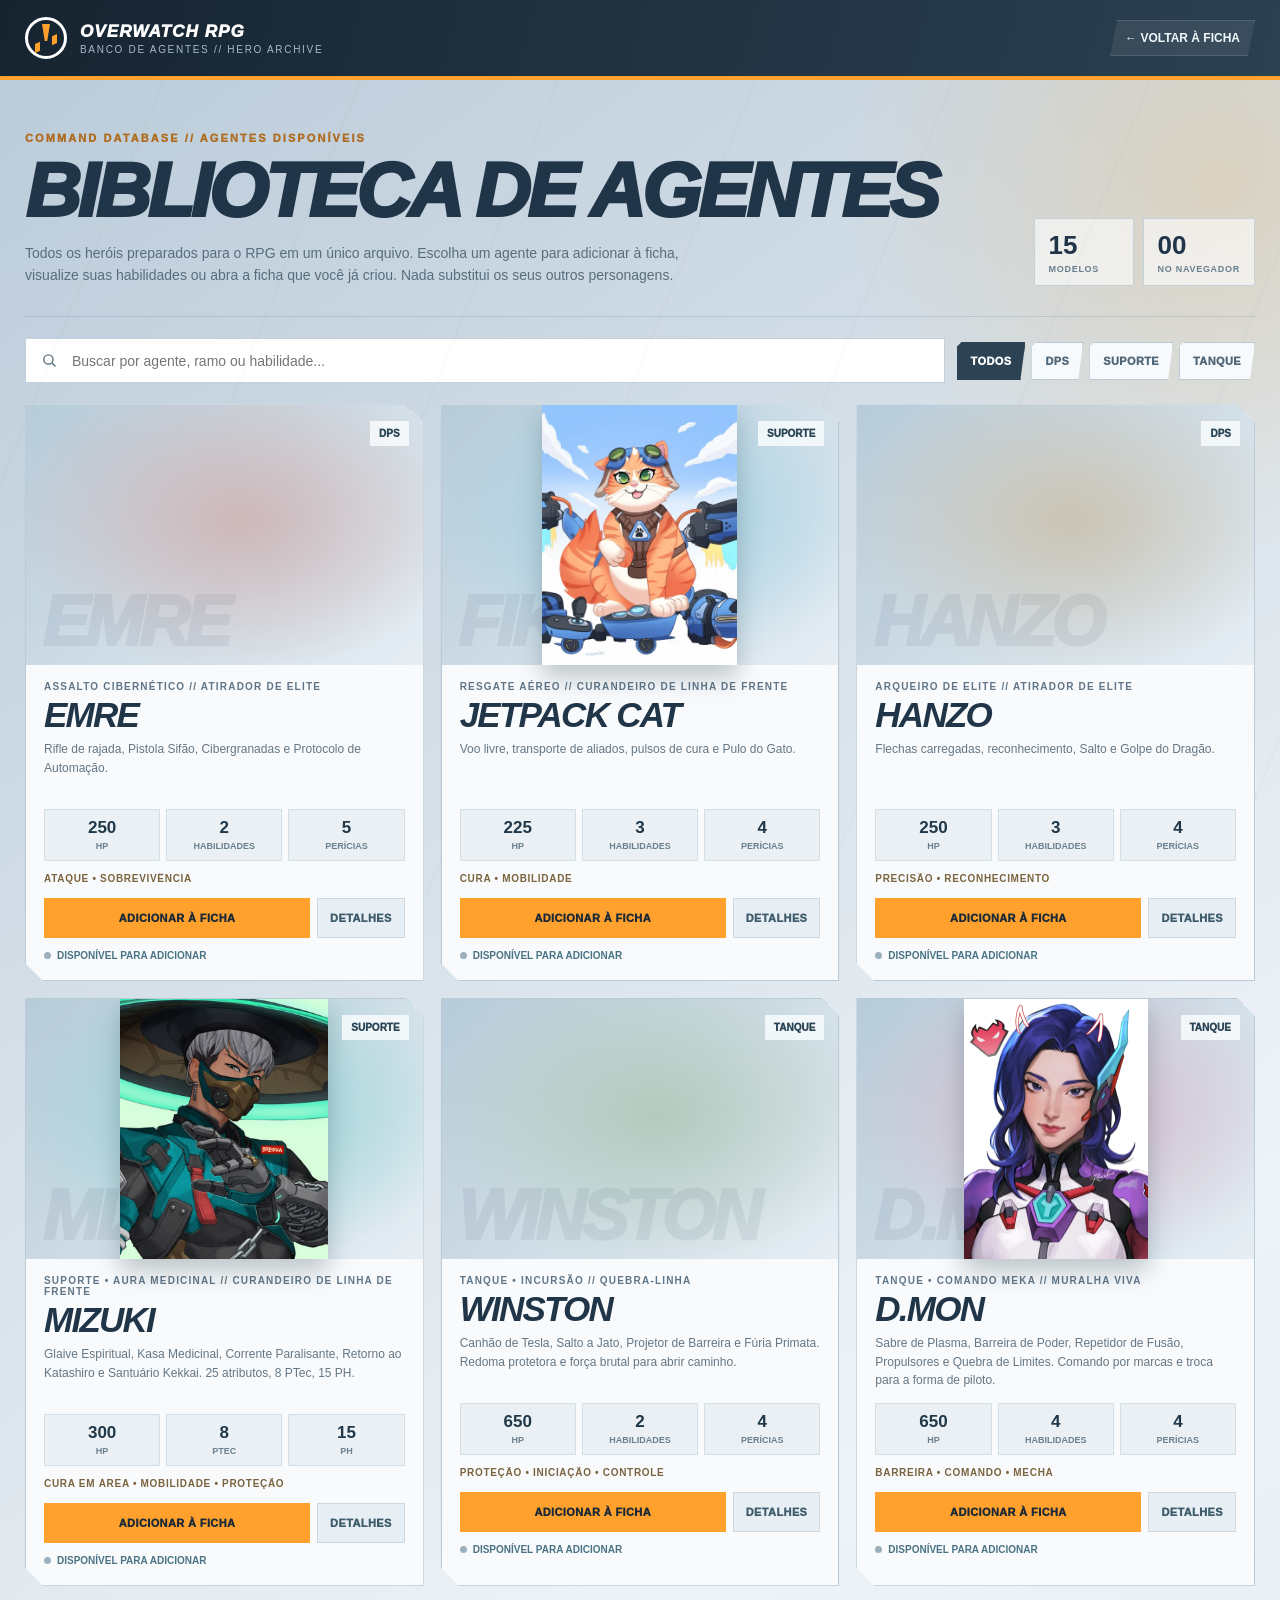
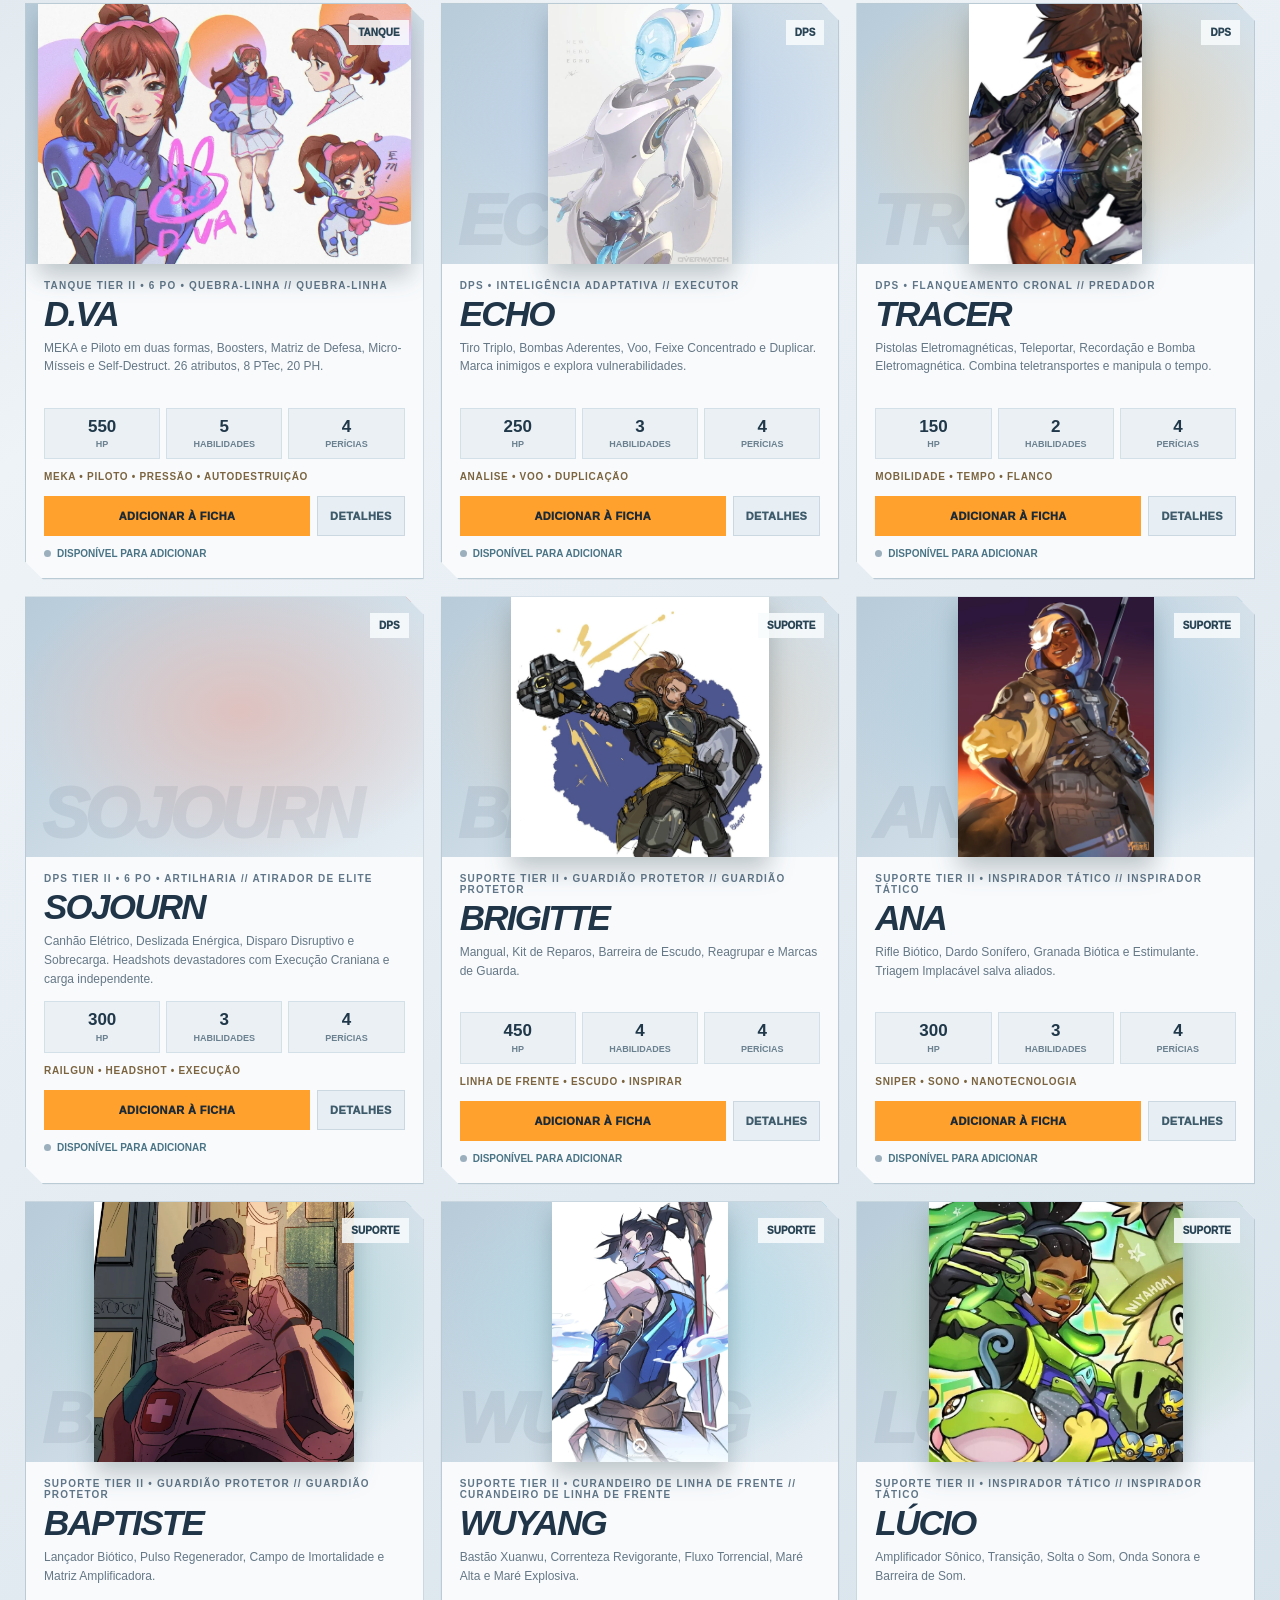
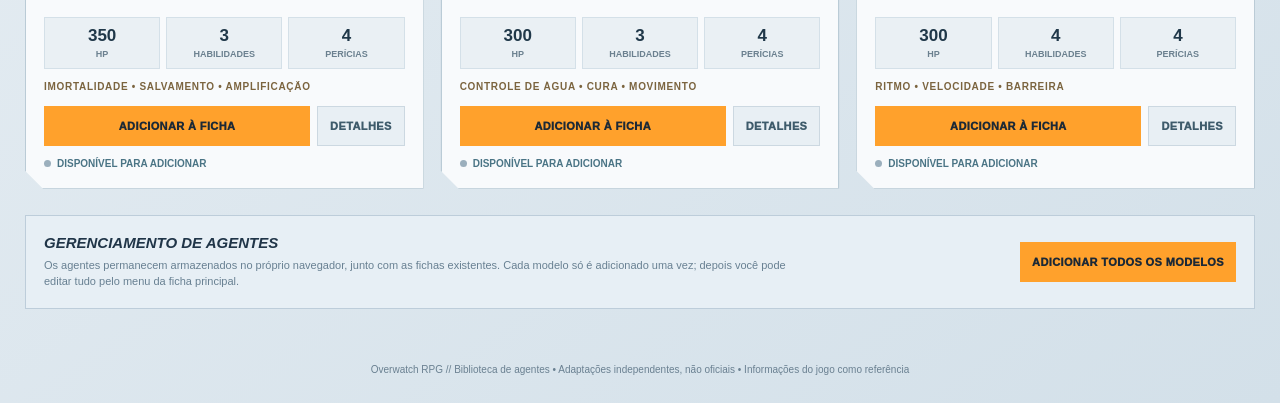
==== commit a31f4346: "Atualizar retratos de Wuyang, Brigitte, Ana, Lucio e Baptiste e migrar fichas existentes" ====
--- a/agentes.html
+++ b/agentes.html
@@ -137,11 +137,11 @@
 <footer>Overwatch RPG // Biblioteca de agentes • Adaptações independentes, não oficiais • Informações do jogo como referência</footer>
 <dialog id="details" aria-label="Detalhes do agente"><div class="detail-head"><div><small>Herói // Dados da ficha</small><h2 id="detailName"></h2></div><button class="close" id="closeDetails" aria-label="Fechar">✕</button></div><div id="detailBody" class="detail-body"></div><div class="detail-foot"><button id="openDetail" class="primary">Adicionar à ficha</button></div></dialog>
 <div class="toast" id="toast" role="status" aria-live="polite"></div>
-<script src="storage.js?v=1"></script>
+<script src="storage.js?v=2"></script>
 <script>
 "use strict";
 const KEY="overwatch_rpg_sheet_v1";
-const TEMPLATES=[{"id":"emre-sarioglu-rpg-template","_templateId":"emre-overwatch-rpg-2026-v1","name":"EMRE","role":"DPS","image":"https://blz-contentstack-images.akamaized.net/v3/assets/blt2477dcaf4ebd440c/blt3db2aaac9a964593/69817535f50df3108746940f/960_Emre.png","imageScale":1.2,"imageX":0,"imageY":0,"imageToolsCollapsed":true,"theme":{"followRole":false,"primary":"#c74e45","accent":"#ffaf43","background":"#bac8d2","background2":"#f5f5f5","surface":"#fbf9f8","surfaceAlt":"#e9edf0","header":"#252e3b","text":"#273642"},"attrs":{"life":4,"power":5,"precision":5,"dexterity":4,"resistance":2},"hpCurrent":250,"energyCurrent":0,"moveCurrent":20,"activeConditions":[],"passives":[{"id":"emre-pass-vitals","name":"Sinais Vitais Alterados","description":"Os implantes de Emre aceleram sua regeneração. Depois de passar 1 rodada inteira sem sofrer dano, ele recupera 30 HP no início da rodada seguinte, sem ultrapassar seu HP máximo. Essa recuperação não gera Energia."},{"id":"emre-pass-specialist","name":"Especialista — Recarga Rápida","description":"Ao eliminar um inimigo, Emre acelera seus sistemas de recarga. Até o final do próximo turno, pode recarregar o Rifle de Rajada Sintética uma vez como Ação Livre."}],"mechanics":{"attributeMap":{"life":"life","power":"power","precision":"precision","dexterity":"dexterity","resistance":"resistance"},"formulas":{"hp":{"useRoleBase":true,"base":0,"mult":50,"flat":0},"damage":{"mult":5,"flat":0},"reduction":{"mult":2,"flat":0},"movement":{"base":10,"mult":2.5,"flat":0},"dt":{"base":10,"mult":1,"flat":0},"energy":{"base":10,"flat":0}}},"specialResources":[{"id":"emre-ammo-frag","name":"Cibergranadas — Cargas","formulaType":"fixed","attr":"power","attr2":"resistance","multiplier":1,"base":2,"step":1,"current":2,"source":"Cibergranada","note":"2 cargas disponíveis. Uma carga é consumida por arremesso. Recuperação entre combates conforme as regras da campanha.","colorMode":"tech"},{"id":"emre-heat","name":"Calor — Pistola Sifão","formulaType":"fixed","attr":"power","attr2":"resistance","multiplier":1,"base":100,"step":10,"current":0,"source":"Pistola Sifão","note":"Cada disparo adiciona 10 de Calor. Ao alcançar 100, a Pistola Sifão se desativa. O Calor diminui enquanto Emre não dispara.","colorMode":"armor"}],"basicAttacks":[{"id":"emre-burst","name":"Rifle de Rajada Sintética","type":"Dano","action":"Ação Padrão","range":"Curto/Médio — até 24m","target":"1 inimigo","energyGain":1,"baseMode":"manual","baseValue":60,"bonusValue":0,"description":"Dispara uma rajada de três projéteis contra um inimigo. Faça 1 teste de ataque (1d20 + Precisão). Em caso de acerto, a rajada causa 60 de dano, antes da Redução de Dano do alvo.","notes":"Rajada de três projéteis; carregador de 36 tiros."},{"id":"emre-burst-ads","name":"Rifle de Rajada — Modo Mira","type":"Dano","action":"Ação Padrão","range":"Médio/Longo — até 35m","target":"1 inimigo visível","energyGain":1,"baseMode":"manual","baseValue":60,"bonusValue":0,"description":"Emre utiliza a mira de precisão do rifle para atingir inimigos distantes. Seus disparos causam 60 de dano e recebem +2 em Precisão contra alvos a médio ou longo alcance. Esse bônus não se aplica contra inimigos adjacentes.","notes":"A mira amplia o alcance efetivo e reduz a dispersão dos disparos."}],"abilities":[{"id":"emre-siphon","name":"Pistola Sifão","type":"Dano / Cura","action":"Ação Padrão","minCost":2,"spent":2,"energyGain":0,"amplifiable":false,"autoAmplify":false,"baseMode":"manual","baseValue":30,"range":"Curto — até 12m","target":"1 alvo + pequena explosão","duration":"2 rodadas","description":"Emre empunha a Pistola Sifão por 2 rodadas. Cada disparo causa 30 de dano e restaura HP igual a 60% do dano efetivamente causado, arredondado para baixo. Enquanto estiver equipada, Emre recebe +7m de Movimento e pode saltar obstáculos. Cada disparo gera 10 de Calor; ao atingir 100, o efeito se encerra.","amplification":"Esta habilidade não recebe amplificação por Energia."},{"id":"emre-frag","name":"Cibergranada","type":"Dano","action":"Ação Padrão","minCost":2,"spent":2,"energyGain":0,"amplifiable":true,"autoAmplify":true,"baseMode":"manual","baseValue":70,"range":"Médio — até 24m","target":"Explosão de 4m de raio","duration":"Instantânea","description":"Emre lança uma granada cibernética que ricocheteia e explode na área escolhida. Criaturas atingidas sofrem 70 de dano; um teste bem-sucedido de Destreza contra a DT da habilidade reduz o dano à metade. A explosão pode alcançar inimigos atrás de coberturas parciais. Consome 1 carga de Cibergranada.","amplification":"Para cada 1 Energia adicional investida, a explosão causa +15 de dano."}],"ultimate":{"name":"Protocolo de Automação","type":"Dano","action":"Ação Padrão","minCost":10,"spent":10,"energyGain":0,"amplifiable":false,"autoAmplify":false,"baseMode":"manual","baseValue":45,"range":"Médio / Área","target":"Alvos atingidos por projéteis explosivos","duration":"3 rodadas","description":"Emre ativa seu armamento autônomo por 3 rodadas, podendo voar livremente até seu Movimento Total e alternar entre dois disparos. Tiro Leve: causa 45 de dano ao alvo principal e 15 aos inimigos num raio de 2m. Tiro Pesado: causa 125 de dano direto e 40 em um raio de 3m; pode ser utilizado uma vez por rodada e causa dano a Emre se disparado perto demais. Durante o protocolo, Emre reduz em 40% o dano que recebe.","amplification":"Custo fixo de 10 Energia. Não recebe amplificação."},"proficiencies":[{"id":"emre-prof-tatica","name":"Tática e Planejamento Militar","rank":3},{"id":"emre-prof-arma","name":"Armamento de Assalto","rank":2},{"id":"emre-prof-infil","name":"Infiltração","rank":1},{"id":"emre-prof-cib","name":"Tecnologia Cibernética","rank":1},{"id":"emre-prof-perc","name":"Percepção","rank":1}],"profMax":8,"items":[{"id":"emre-item-rifle","name":"Rifle de Rajada Sintética","category":"Arma principal","qty":1,"equipped":true,"description":"Rifle cibernético de três disparos por rajada, com carregador de 36 tiros e mira para combate de longa distância."},{"id":"emre-item-pistol","name":"Pistola Sifão","category":"Arma / Dispositivo","qty":1,"equipped":true,"description":"Emre empunha a Pistola Sifão por 2 rodadas. Cada disparo causa 30 de dano e restaura HP igual a 60% do dano efetivamente causado, arredondado para baixo. Enquanto estiver equipada, Emre recebe +7m de Movimento e pode saltar obstáculos. Cada disparo gera 10 de Calor; ao atingir 100, o efeito se encerra.","amplification":"Esta habilidade não recebe amplificação por Energia."},{"id":"emre-item-grenade","name":"Cibergranadas","category":"Explosivo","qty":2,"equipped":true,"description":"Dispositivos ricocheteantes que explodem após curto intervalo. Duas cargas acompanhadas pela barra especial."},{"id":"emre-item-cyborg","name":"Implantes Cibernéticos","category":"Aprimoramento","qty":1,"equipped":true,"description":"Sistemas de recuperação acelerada e armamento automático. Parte da identidade de Emre como ciborgue."},{"id":"emre-item-file","name":"Dossiê — Emre Sarıoğlu","category":"Arquivo","qty":1,"equipped":false,"description":"Nome: Emre Sarıoğlu. Idade: 44 anos. Aniversário: 8 de novembro. Naturalidade: Turquia. Bases: Istambul (anterior) e Roma (atual). Ex-agente da Overwatch, atualmente ligado à Talon. Militar brilhante, Emre utiliza aprimoramentos cibernéticos que ameaçam seu livre-arbítrio. Freja permanece uma de suas principais aliadas."}],"selectedPerks":[],"techAvailable":10,"techLimit":10,"perkSlotsLimit":5,"selectedTree":"Atirador de Elite","purchasedNodes":[],"phTotal":0,"page":"page1"},{"id":"jetpack-cat-rpg-template","_templateId":"jetpack-cat-overwatch-rpg-2026-v1","name":"JETPACK CAT","role":"Suporte","image":"https://n4nd0-hub.github.io/Overwatch-RPG/assets/jetpack-cat-fika.webp","imageScale":1,"imageX":0,"imageY":0,"imageToolsCollapsed":true,"theme":{"followRole":false,"primary":"#36a9d6","accent":"#f7a54a","background":"#bdd9e7","background2":"#f3f9fc","surface":"#fdfefe","surfaceAlt":"#e9f1f6","header":"#19415a","text":"#193447"},"attrs":{"life":2,"power":5,"precision":3,"dexterity":8,"resistance":2},"hpCurrent":225,"energyCurrent":0,"moveCurrent":30,"activeConditions":[],"passives":[{"id":"fika-pass-jetpack","name":"Mochila a Jato — Voo Permanente","description":"Fika pode voar livremente em qualquer direção e permanecer suspensa no ar. O voo normal utiliza seu Movimento Total de 30m por turno e não gasta Energia. Voo Veloz consome Combustível para acelerar. Enraizamento, congelamento ou atordoamento podem impedir suas manobras."},{"id":"fika-pass-tactician","name":"Estratégia — Reserva de Ultimate","description":"Fika administra sua reserva de poder para aproveitar oportunidades de suporte. Sempre que uma regra permitir armazenar Energia acima do limite comum, o excedente pode ser reservado para a próxima Ultimate. Sem esse efeito, sua Energia permanece limitada ao máximo normal de 10."}],"mechanics":{"attributeMap":{"life":"life","power":"power","precision":"precision","dexterity":"dexterity","resistance":"resistance"},"formulas":{"hp":{"useRoleBase":true,"base":0,"mult":50,"flat":25},"damage":{"mult":5,"flat":0},"reduction":{"mult":2,"flat":0},"movement":{"base":10,"mult":2.5,"flat":0},"dt":{"base":10,"mult":1,"flat":0},"energy":{"base":10,"flat":0}}},"specialResources":[{"id":"fika-fuel","name":"Combustível do Propulsor","formulaType":"fixed","attr":"dexterity","attr2":"power","multiplier":1,"base":100,"step":25,"current":100,"source":"Mochila a Jato / Voo Veloz","note":"Voo Veloz consome 25 pontos de Combustível. Fika recupera 25 por rodada sem acelerar ou 10 enquanto transporta um aliado. Máximo: 100.","colorMode":"tech"}],"basicAttacks":[{"id":"fika-paw-damage","name":"Projéteis Miauravilhosos — Dano","type":"Dano","action":"Ação Padrão","range":"Curto / Médio — até 24m","target":"1 inimigo","energyGain":0,"baseMode":"auto","baseValue":null,"bonusValue":0,"description":"Fika dispara uma salva de projéteis em formato de patinha. Faça um teste de ataque (1d20 + Precisão) contra a Defesa do inimigo. Se acertar, causa Poder × 5 de dano (25 com os atributos atuais), sujeito à Redução de Dano. A curta distância, recebe +2 em Precisão pela concentração dos projéteis.","notes":"Disparo espalhado de curto e médio alcance."},{"id":"fika-paw-heal","name":"Projéteis Miauravilhosos — Cura","type":"Cura","action":"Ação Padrão","range":"Curto / Médio — até 24m","target":"1 aliado","energyGain":1,"baseMode":"auto","baseValue":null,"bonusValue":0,"description":"Fika lança projéteis bióticos que restauram o HP de um aliado em sua linha de visão. O alvo recupera Poder × 5 de HP (25 com os atributos atuais). Ao curar um aliado, Fika gera 1 Energia, respeitando o limite de geração do Suporte.","notes":"Modo de cura dos mesmos projéteis utilizados no ataque ofensivo."}],"abilities":[{"id":"fika-fast-flight","name":"Voo Veloz","type":"Movimento","action":"Movimento","minCost":0,"spent":0,"energyGain":0,"amplifiable":false,"autoAmplify":false,"baseMode":"description","baseValue":null,"range":"Pessoal","target":"Você","duration":"Instantânea","description":"Fika acelera sua mochila a jato e se desloca até 12m adicionais em qualquer direção, sem provocar Ataques de Oportunidade. O impulso consome 25 pontos de Combustível e não gasta Energia. Seu voo normal continua disponível de acordo com o Movimento restante.","amplification":"Não recebe amplificação por Energia. Quando transporta um aliado, Fika recupera menos Combustível."},{"id":"fika-lifeline","name":"Cabo de Resgate","type":"Cura","action":"Ação Padrão & Livre para Manter","minCost":1,"spent":1,"energyGain":0,"amplifiable":false,"autoAmplify":false,"baseMode":"manual","baseValue":15,"range":"Curto — até 12m","target":"1 aliado voluntário","duration":"Até 3 rodadas","description":"Fika conecta um cabo a um aliado voluntário e pode transportá-lo consigo durante o voo, respeitando o espaço disponível. Enquanto o cabo permanecer conectado, o aliado recupera 15 HP no início do turno de Fika. Durante o transporte, Fika recebe +5m de Movimento, mas recupera menos Combustível. O efeito pode ser mantido por até 3 rodadas.","amplification":"Manter o cabo conectado não consome Energia adicional."},{"id":"fika-purr","name":"Ronrom","type":"Cura","action":"Ação Padrão","minCost":3,"spent":3,"energyGain":0,"amplifiable":true,"autoAmplify":true,"baseMode":"auto","baseValue":null,"range":"Área centrada em você — raio 9m","target":"Você e aliados na área","duration":"3 rodadas","description":"Fika emite pulsos de energia restauradora durante 3 rodadas. No início de cada turno de Fika, os aliados na área recuperam 25 HP; Fika recupera 15 HP por pulso. O primeiro pulso empurra inimigos adjacentes em 3m caso falhem em um teste de Resistência contra DT igual a 10 + Poder + Energia investida.","amplification":"Para cada 1 Energia adicional investida, a cura inicial de cada aliado aumenta em +15 HP."}],"ultimate":{"name":"Pulo do Gato","type":"CC","action":"Ação Padrão","minCost":10,"spent":10,"energyGain":0,"amplifiable":false,"autoAmplify":false,"baseMode":"manual","baseValue":40,"range":"Até 24m — mergulho","target":"Área de 6m + inimigo mais próximo","duration":"1 rodada de controle","description":"Fika mergulha contra o solo, atingindo todos os inimigos em um raio de 6m. Cada alvo realiza um teste de Resistência contra DT 25. Em caso de falha, sofre 40 de dano e fica Derrubado; em caso de sucesso, sofre metade do dano e não fica Derrubado. O inimigo mais próximo do centro que falhar também fica preso ao Cabo de Resgate por 1 rodada, podendo ser arrastado durante o movimento de Fika. Ao ativar a habilidade, Fika restaura todo o Combustível.","amplification":"Custo fixo de 10 Energia. Não recebe amplificação."},"proficiencies":[{"id":"fika-prof-acrob","name":"Acrobacia Aérea","rank":3},{"id":"fika-prof-perc","name":"Percepção Felina","rank":2},{"id":"fika-prof-resgate","name":"Resgate e Transporte","rank":2},{"id":"fika-prof-stealth","name":"Furtividade","rank":1}],"profMax":8,"items":[{"id":"fika-item-pack","name":"Mochila a Jato de Brigitte","category":"Dispositivo de voo","qty":1,"equipped":true,"description":"Propulsor que permite voo permanente, manobras aéreas e Voo Veloz. O Combustível possui barra própria no HUD."},{"id":"fika-item-bio","name":"Lançador de Projéteis Miauravilhosos","category":"Arma biótica","qty":1,"equipped":true,"description":"Lançador biótico capaz de ferir inimigos ou restaurar a vida de aliados com seus projéteis em forma de patinha."},{"id":"fika-item-lifeline","name":"Cabo de Resgate","category":"Dispositivo de suporte","qty":1,"equipped":true,"description":"Fika conecta um cabo a um aliado voluntário e pode transportá-lo consigo durante o voo, respeitando o espaço disponível. Enquanto o cabo permanecer conectado, o aliado recupera 15 HP no início do turno de Fika. Durante o transporte, Fika recebe +5m de Movimento, mas recupera menos Combustível. O efeito pode ser mantido por até 3 rodadas.","amplification":"Manter o cabo conectado não consome Energia adicional."},{"id":"fika-item-goggles","name":"Óculos de Piloto","category":"Equipamento pessoal","qty":1,"equipped":true,"description":"Óculos característicos de Fika, a Jetpack Cat, e parte de seu uniforme de voo."},{"id":"fika-item-lore","name":"Dossiê — Fika","category":"Arquivo","qty":1,"equipped":false,"description":"Nome: Fika, também chamada Jetpack Cat. Função: Suporte — Estratégia. Afiliação: Overwatch. Base: Observatório: Gibraltar. Brigitte Lindholm adotou Fika e desenvolveu seu equipamento de voo. Encontrada nas instalações de Gibraltar, a gata integrou-se à equipe após o ataque da Talon. Idade e aniversário desconhecidos."}],"selectedPerks":[],"techAvailable":10,"techLimit":10,"perkSlotsLimit":5,"selectedTree":"Curandeiro de Linha de Frente","purchasedNodes":[],"phTotal":0,"page":"page1"},{"id":"hanzo-shimada-rpg-template","_templateId":"hanzo-overwatch-rpg-2026-v1","name":"HANZO","role":"DPS","image":"https://vignette.wikia.nocookie.net/overwatch/images/e/ee/Hanzo_Portrait.png/revision/latest?cb=20160503193816&path-prefix=de","imageScale":1.12,"imageX":0,"imageY":0,"imageToolsCollapsed":true,"theme":{"followRole":false,"primary":"#c18a3f","accent":"#67c4d3","background":"#c8d2d8","background2":"#f5f7f8","surface":"#fbf9f5","surfaceAlt":"#ebece9","header":"#293643","text":"#253543"},"attrs":{"life":4,"power":5,"precision":6,"dexterity":4,"resistance":1},"hpCurrent":250,"energyCurrent":0,"moveCurrent":20,"activeConditions":[],"passives":[{"id":"hanzo-pass-climb","name":"Escalar — Agilidade dos Shimada","description":"Hanzo escala paredes e superfícies verticais sem auxílio de equipamentos. Sua distância de escalada é limitada pelo Movimento disponível. Superfícies especialmente difíceis podem exigir um teste de Destreza ou Acrobacia. Escalar não consome Energia."},{"id":"hanzo-pass-sharpshooter","name":"Artilharia — Acerto Crítico e Salto","description":"Sempre que Hanzo obtém um 20 natural em um ataque com o arco, seu próximo Salto, realizado até o final do turno seguinte, não consome Energia. Esse benefício só pode ser ativado uma vez por rodada."}],"mechanics":{"attributeMap":{"life":"life","power":"power","precision":"precision","dexterity":"dexterity","resistance":"resistance"},"formulas":{"hp":{"useRoleBase":true,"base":0,"mult":50,"flat":0},"damage":{"mult":5,"flat":0},"reduction":{"mult":2,"flat":0},"movement":{"base":10,"mult":2.5,"flat":0},"dt":{"base":10,"mult":1,"flat":0},"energy":{"base":10,"flat":0}}},"specialResources":[],"basicAttacks":[{"id":"hanzo-bow-quick","name":"Arco da Tempestade — Disparo Rápido","type":"Dano","action":"Ação Padrão","range":"Curto/Médio — até 24m","target":"1 inimigo","energyGain":1,"baseMode":"auto","baseValue":null,"bonusValue":0,"description":"Hanzo libera uma flecha de carga curta para pressionar inimigos enquanto se movimenta. Faça 1d20 + Precisão contra a Defesa do alvo. Em caso de acerto, causa Poder × 5 de dano (25 com os atributos atuais), sujeito à Redução de Dano.","notes":"Não necessita de recarga de carregador. Um ataque que cause dano gera 1 Energia."},{"id":"hanzo-bow-charged","name":"Arco da Tempestade — Flecha Carregada","type":"Dano","action":"Ação Padrão","range":"Médio/Longo — até 36m","target":"1 inimigo","energyGain":1,"baseMode":"manual","baseValue":75,"bonusValue":0,"description":"Hanzo concentra sua força em uma flecha de longo alcance. Faça 1d20 + Precisão contra a Defesa do alvo; em caso de acerto, causa 75 de dano antes da Redução. Se utilizou a ação Mirar na rodada anterior, recebe os benefícios dessa ação. Um 20 natural representa acerto crítico e dobra o dano.","notes":"Disparo de potência máxima, preparado para alcançar alvos distantes."}],"abilities":[{"id":"hanzo-storm-arrows","name":"Flechas da Tempestade","type":"Dano","action":"Ação Padrão","minCost":3,"spent":3,"energyGain":0,"amplifiable":true,"autoAmplify":true,"baseMode":"manual","baseValue":75,"range":"Médio — até 24m","target":"1 alvo (ou vários, dividindo os cinco projéteis)","duration":"Instantânea","description":"Hanzo dispara cinco flechas em rápida sucessão, capazes de ricochetear até duas vezes em superfícies rígidas. Cada flecha causa 15 de dano; se todas atingirem o mesmo alvo, o dano total é 75. É possível distribuir os disparos entre diferentes inimigos, realizando um teste de ataque para cada alvo escolhido. A Redução de Dano é aplicada uma vez ao total recebido por cada alvo. Ricochetes permitem atingir inimigos por ângulos difíceis, sem multiplicar o dano.","amplification":"Cada 1 Energia adicional aumenta o dano total da salva em +15, distribuídos entre as flechas escolhidas. A amplificação é aplicada uma única vez à salva."},{"id":"hanzo-sonic-arrow","name":"Flecha Sônica","type":"Utilidade","action":"Ação Padrão","minCost":2,"spent":2,"energyGain":0,"amplifiable":false,"autoAmplify":false,"baseMode":"description","baseValue":null,"range":"Médio/Longo — até 30m","target":"Área de 9m de raio a partir do impacto","duration":"2 rodadas","description":"Hanzo dispara uma flecha com sensor, revelando a posição dos inimigos em um raio de 9m do ponto de impacto por 2 rodadas, inclusive criaturas escondidas. Aliados informados sobre essas posições recebem +2 em testes de Percepção para localizar os inimigos revelados. A detecção não atravessa automaticamente coberturas físicas nem remove obstáculos.","amplification":"Não recebe amplificação por Energia."},{"id":"hanzo-lunge","name":"Salto — Impulso Aéreo","type":"Movimento","action":"Ação Livre","minCost":1,"spent":1,"energyGain":0,"amplifiable":true,"autoAmplify":false,"baseMode":"description","baseValue":null,"range":"Pessoal","target":"Você","duration":"Instantânea","description":"Hanzo executa um salto adicional no ar, deslocando-se até 8m na horizontal ou 6m na vertical sem provocar Ataques de Oportunidade durante o impulso. Esse deslocamento é adicional ao Movimento Total e pode permitir que ele deixe uma área de perigo.","amplification":"Para cada 1 Energia adicional, escolha entre +5m de deslocamento ou +5 em Destreza no teste de reação associado ao salto. Após um acerto crítico com o arco, o próximo Salto pode ser gratuito."}],"ultimate":{"name":"Golpe do Dragão","type":"Dano","action":"Ação Padrão","minCost":10,"spent":10,"energyGain":0,"amplifiable":false,"autoAmplify":false,"baseMode":"manual","baseValue":150,"range":"Linha reta — até 36m","target":"Corredor de 6m de largura atravessando obstáculos","duration":"2 rodadas","description":"Hanzo dispara uma flecha que invoca dois dragões espirituais, os quais avançam por uma linha de até 36m, com 6m de largura, atravessando obstáculos comuns. Inimigos alcançados fazem um teste de Destreza contra DT 25: na falha, sofrem 150 de dano; no sucesso, metade. Os que permanecerem na trajetória até o início do próximo turno sofrem mais 50 de dano, reduzidos à metade com um novo teste. Os dragões seguem seu caminho sem necessidade de linha de visão contínua.","amplification":"Custo fixo de 10 Energia. Não recebe amplificação."},"proficiencies":[{"id":"hanzo-prof-bow","name":"Arqueria Tradicional","rank":3},{"id":"hanzo-prof-perc","name":"Percepção","rank":2},{"id":"hanzo-prof-infil","name":"Furtividade e Infiltração","rank":2},{"id":"hanzo-prof-esc","name":"Acrobacia e Escalada","rank":1}],"profMax":8,"items":[{"id":"hanzo-item-stormbow","name":"Arco da Tempestade","category":"Arma principal","qty":1,"equipped":true,"description":"Arco assimétrico de alta tecnologia, capaz de tiros rápidos e flechas carregadas, adequado ao combate de precisão."},{"id":"hanzo-item-sonic","name":"Flechas Sônicas","category":"Munição especial","qty":1,"equipped":true,"description":"Flechas de reconhecimento que revelam inimigos próximos ao ponto de impacto. Cada uso consome a Energia da Flecha Sônica."},{"id":"hanzo-item-storm","name":"Flechas da Tempestade","category":"Munição especial","qty":1,"equipped":true,"description":"Conjunto de flechas que permite uma salva de cinco projéteis rápidos, capazes de ricochetear em superfícies."},{"id":"hanzo-item-quiver","name":"Aljava Shimada","category":"Equipamento","qty":1,"equipped":true,"description":"Aljava tradicional modificada para o arco tecnológico. Flechas comuns são consideradas abundantes, sem barra própria."},{"id":"hanzo-item-dossier","name":"Dossiê — Hanzo Shimada","category":"Arquivo","qty":1,"equipped":false,"description":"Nome completo: Hanzo Shimada (島田 半蔵). Função: DPS — Artilharia. Idade: 40 anos. Aniversário: 3 de novembro. Nacionalidade: japonesa. Bases conhecidas: Hanamura (antiga) e Kanazaka, Japão. Ex-herdeiro do clã Shimada e irmão mais velho de Genji Shimada, Hanzo abandonou o clã após o confronto que quase matou seu irmão. Desde então, percorre um caminho de honra e reparação."}],"selectedPerks":[],"techAvailable":10,"techLimit":10,"perkSlotsLimit":5,"selectedTree":"Atirador de Elite","purchasedNodes":[],"phTotal":0,"page":"page1"},{"id":"mizuki-overwatch-rpg-template","_templateId":"mizuki-overwatch-rpg-2026-v2","name":"MIZUKI","role":"Suporte","image":"assets/mizuki.jpg","imageScale":1,"imageX":0,"imageY":0,"imageToolsCollapsed":true,"theme":{"followRole":false,"primary":"#13a9a1","accent":"#d3b276","background":"#c7dfdc","background2":"#f1f6f4","surface":"#fcfdfb","surfaceAlt":"#e3efed","header":"#203e42","text":"#25413e"},"attrs":{"life":4,"power":6,"precision":5,"dexterity":5,"resistance":5},"hpCurrent":300,"energyCurrent":0,"moveCurrent":22.5,"activeConditions":[],"passives":[{"id":"mizuki-remedy-aura","name":"Aura Medicinal — Passiva","description":"Uma aura restauradora envolve Mizuki em um raio de 12m. No início de cada turno dele, todos os aliados dentro da área recuperam HP conforme a intensidade da Aura: 0–24 pontos, 10 HP; 25–49, 15 HP; 50–74, 20 HP; 75–99, 25 HP; 100 pontos, 30 HP. Mizuki recupera metade desse valor, arredondado para baixo. A Aura varia de 0 a 100. Aumenta em +15 ao acertar um inimigo com a Glaive, +10 por aliado curado pelo Kasa e +15 ao acertar a Corrente Paralisante. Se passar 1 rodada inteira sem causar dano nem curar aliados com habilidades, perde 15 pontos de Aura. A Aura não utiliza Energia."},{"id":"mizuki-survivor","name":"Sobrevivência — Passiva da Subfunção","description":"Após usar Retorno ao Katashiro, Mizuki recebe regeneração acelerada. Se não sofrer dano até o início de seu próximo turno, recupera 20 HP, respeitando o HP máximo. Essa recuperação não consome Energia nem pontos de Aura Medicinal."}],"mechanics":{"attributeMap":{"life":"life","power":"power","precision":"precision","dexterity":"dexterity","resistance":"resistance"},"formulas":{"hp":{"useRoleBase":true,"base":0,"mult":50,"flat":0},"damage":{"mult":5,"flat":0},"reduction":{"mult":2,"flat":0},"movement":{"base":10,"mult":2.5,"flat":0},"dt":{"base":10,"mult":1,"flat":0},"energy":{"base":10,"flat":0}}},"specialResources":[{"id":"mizuki-aura-meter","name":"Aura Medicinal","formulaType":"fixed","attr":"power","attr2":"life","multiplier":1,"base":100,"step":10,"current":0,"source":"Passiva — Cura em área","note":"Reserva espiritual de 0 a 100. Ganha 15 ao atingir um inimigo com a Glaive; 10 por aliado curado com o Kasa; 15 ao acertar a Corrente. Perde 15 ao passar uma rodada sem causar dano ou curar com habilidades. A cada turno, aliados a até 12m recuperam de 10 a 30 HP conforme a intensidade da Aura.","colorMode":"tech"},{"id":"mizuki-kasa-charges","name":"Kasa Medicinal — Cargas","formulaType":"fixed","attr":"power","attr2":"life","multiplier":1,"base":3,"step":1,"current":3,"source":"Kasa Medicinal","note":"Três cargas. Cada uso de Kasa Medicinal consome uma. Recupera uma carga a cada 2 rodadas. Enquanto houver ao menos uma carga, Mizuki recebe +2 em Defesa contra disparos direcionados à cabeça.","colorMode":"armor"}],"basicAttacks":[{"id":"mizuki-glaive","name":"Glaive Espiritual — Arremesso","type":"Dano","action":"Ação Padrão","range":"Curto/Médio — até 30m","target":"1 inimigo (ricochete opcional)","energyGain":1,"baseMode":"auto","baseValue":null,"bonusValue":0,"description":"Mizuki arremessa a Glaive Espiritual, uma lâmina giratória capaz de ricochetear em superfícies rígidas. Faça 1d20 + Precisão contra a Defesa do alvo. Em caso de acerto, causa Poder × 5 de dano imediato (30 com os atributos atuais) e mais 15 de dano no início do próximo turno do inimigo. A lâmina pode ricochetear uma vez para atingir um alvo fora da linha direta.","notes":"A Glaive gera 1 Energia ao atingir um inimigo. A Aura Medicinal é acumulada separadamente, conforme a passiva."},{"id":"mizuki-glaive-charged","name":"Glaive Espiritual — Arremesso Carregado","type":"Dano","action":"Ação Padrão","range":"Médio/Longo — até 40m","target":"Até 2 inimigos alinhados","energyGain":1,"baseMode":"manual","baseValue":45,"bonusValue":0,"description":"Mizuki concentra energia na Glaive e a arremessa com força suficiente para atravessar dois inimigos alinhados. Faça um teste de 1d20 + Precisão contra cada alvo. O primeiro sofre 45 de dano imediato e mais 20 no início do próximo turno; o segundo sofre 30 imediatamente e mais 10 no turno seguinte. A Redução de Dano é calculada separadamente para cada inimigo.","notes":"O disparo atravessa o primeiro alvo e continua em linha reta. Gera no máximo 1 Energia por uso."}],"abilities":[{"id":"mizuki-kasa","name":"Kasa Medicinal","type":"Cura","action":"Ação Padrão","minCost":1,"spent":1,"energyGain":0,"amplifiable":true,"autoAmplify":false,"baseMode":"manual","baseValue":60,"range":"Até 30m; ricochete entre aliados até 12m","target":"Até 3 aliados diferentes","duration":"Instantânea","description":"Mizuki lança o Kasa Medicinal para restaurar o HP de aliados em sequência. O primeiro aliado, a até 30m e em linha de visão, recupera 60 HP. O Kasa pode ricochetear até outros dois aliados distintos a até 12m do alvo anterior, curando 45 HP no segundo e 30 HP no terceiro. Cada ativação consome 1 Energia e 1 das 3 cargas. Uma carga é restaurada a cada 2 rodadas. Enquanto Mizuki possuir pelo menos 1 carga, recebe +2 em Defesa contra ataques direcionados especificamente à cabeça.","amplification":"Para cada 1 Energia adicional investida, a cura aumenta em +15 HP no primeiro aliado e +5 HP em cada um dos demais. Com o aprimoramento Regra de Três, o limite aumenta em 1 carga e cada ricochete cura +10 HP adicionais."},{"id":"mizuki-binding","name":"Corrente Paralisante","type":"CC","action":"Ação Padrão","minCost":2,"spent":2,"energyGain":0,"amplifiable":true,"autoAmplify":false,"baseMode":"manual","baseValue":40,"range":"Até 20m","target":"1 inimigo OU parede/superfície rígida","duration":"1 rodada de controle","description":"Mizuki lança uma corrente que pode atingir um inimigo ou prender-se a uma parede. Contra inimigo: faça 1d20 + Precisão; em caso de acerto, causa 40 de dano. O alvo realiza um teste de Resistência contra DT igual a 10 + Poder + Energia investida (DT 18 no custo-base). Na falha, tem seu Movimento reduzido à metade e não pode usar habilidades de deslocamento por 1 rodada. Contra parede: em vez de atacar, Mizuki prende a corrente à superfície e se puxa até 12m na direção do ponto de ancoragem. A corrente atinge apenas o primeiro alvo em sua trajetória.","amplification":"Para cada 1 Energia adicional investida, a DT da penalidade aumenta em +1 e, ao atingir um inimigo, a corrente causa +5 de dano."},{"id":"mizuki-katashiro","name":"Retorno ao Katashiro","type":"Movimento","action":"Ação Livre","minCost":2,"spent":2,"energyGain":0,"amplifiable":false,"autoAmplify":false,"baseMode":"description","baseValue":null,"range":"Pessoal; avanço de até 10m","target":"Você; aliados próximos ao boneco","duration":"Até 2 rodadas","description":"Mizuki avança até 10m sem provocar Ataques de Oportunidade, deixando um boneco de papel na posição de origem. Recebe +5m de Movimento Total até o início do próximo turno. O boneco permanece por 2 rodadas e restaura 15 HP de um aliado a até 3m dele no início de cada turno de Mizuki. Enquanto o boneco existir, Mizuki pode se teletransportar de volta até 3 vezes como Ação Livre, no máximo uma vez por turno. Cada retorno conserva a posição original do boneco e não consome Energia adicional.","amplification":"Não recebe amplificação por Energia. Com o aprimoramento Passo Ligeiro, aliados dentro da Aura Medicinal recebem aumento de Movimento enquanto o Katashiro estiver ativo."}],"ultimate":{"id":"mizuki-kekkai","name":"Santuário Kekkai","type":"Proteção","action":"Ação Padrão","minCost":10,"spent":10,"energyGain":0,"amplifiable":false,"autoAmplify":false,"baseMode":"manual","baseValue":75,"range":"Até 15m para posicionar o santuário","target":"Aliados dentro de área de 8m de raio","duration":"3 rodadas","description":"Mizuki ergue um santuário espiritual a até 15m de distância, formando uma área protetora de 8m de raio durante 3 rodadas. Aliados no santuário recuperam 75 HP imediatamente e mais 30 HP no início de cada turno de Mizuki, sem ultrapassar o HP máximo. A barreira absorve até 3 ataques de projétil por rodada que atravessem seus limites, tanto de fora para dentro quanto de dentro para fora. Ataques corpo a corpo e efeitos que não sejam projéteis atravessam a proteção. O santuário permanece fixo até o efeito acabar.","amplification":"Custo fixo de 10 Energia. Não recebe amplificação."},"proficiencies":[],"profMax":8,"items":[{"id":"mizuki-item-glaive","name":"Glaive Espiritual","category":"Arma principal","qty":1,"equipped":true,"description":"Lâmina espiritual giratória que ricocheteia em superfícies rígidas e inflige dano persistente. Um arremesso carregado atravessa inimigos alinhados."},{"id":"mizuki-item-kasa","name":"Kasa Medicinal","category":"Dispositivo de cura","qty":3,"equipped":true,"description":"Chapéu medicinal com três cargas. Ao ser lançado, ricocheteia entre aliados e restaura sua vida em sequência."},{"id":"mizuki-item-chain","name":"Corrente Paralisante","category":"Arma / Ferramenta","qty":1,"equipped":true,"description":"Mizuki lança uma corrente que pode atingir um inimigo ou prender-se a uma parede. Contra inimigo: faça 1d20 + Precisão; em caso de acerto, causa 40 de dano. O alvo realiza um teste de Resistência contra DT igual a 10 + Poder + Energia investida (DT 18 no custo-base). Na falha, tem seu Movimento reduzido à metade e não pode usar habilidades de deslocamento por 1 rodada. Contra parede: em vez de atacar, Mizuki prende a corrente à superfície e se puxa até 12m na direção do ponto de ancoragem. A corrente atinge apenas o primeiro alvo em sua trajetória.","amplification":"Para cada 1 Energia adicional investida, a DT da penalidade aumenta em +1 e, ao atingir um inimigo, a corrente causa +5 de dano."},{"id":"mizuki-item-katashiro","name":"Katashiro de Papel","category":"Dispositivo de mobilidade","qty":1,"equipped":true,"description":"Boneco de papel que marca a posição de retorno de Mizuki e emite pulsos de cura para aliados próximos."},{"id":"mizuki-doc","name":"Dossiê — Mizuki Kawano","category":"Arquivo","qty":1,"equipped":false,"description":"Nome: Mizuki Kawano. Função: Suporte — Sobrevivência. Idade: 22 anos. Aniversário: 9 de abril. Nacionalidade: japonesa. Bases: Tóquio (anterior) e Kanezaka (atual). Mizuki mantém ligações com o clã Hashimoto e se aproxima do grupo Yōkai. Progressão: Vida 4, Poder 6, Precisão 5, Destreza 5 e Resistência 5, totalizando 25 pontos de atributos. Possui 8 PTec disponíveis e 15 PH para desenvolver a trilha de Suporte. Ramo de especialização: Curandeiro de Linha de Frente. Aprimoramentos disponíveis para aquisição: Manancial, Alma Exposta, Regra de Três e Passo Ligeiro."}],"selectedPerks":[],"techAvailable":8,"techLimit":8,"perkSlotsLimit":5,"selectedTree":"Curandeiro de Linha de Frente","purchasedNodes":[],"phTotal":15,"page":"page1","_mizukiKitVersion":2},{"id":"winston-overwatch-rpg-template","_templateId":"winston-overwatch-rpg-2026-v1","name":"WINSTON","role":"Tanque","image":"https://blz-contentstack-images.akamaized.net/v3/assets/blt2477dcaf4ebd440c/bltf9557fb8c51d1c43/631a8aa4eef3ae0e03c74396/1600_Winston.jpg","imageScale":1.04,"imageX":0,"imageY":0,"imageToolsCollapsed":true,"theme":{"followRole":false,"primary":"#729e66","accent":"#e5af39","background":"#cad7d9","background2":"#f6f8f6","surface":"#fcfdfb","surfaceAlt":"#e8efeb","header":"#293d43","text":"#263e44"},"attrs":{"life":10,"power":4,"precision":2,"dexterity":2,"resistance":2},"hpCurrent":650,"energyCurrent":0,"moveCurrent":15,"activeConditions":[],"passives":[{"id":"winston-incursao","name":"Incursão — Regeneração Avançada","description":"Sempre que Winston utilizar Salto a Jato, seus sistemas de suporte vital ativam uma regeneração gradual. No início de cada um dos próximos 2 turnos, ele recupera 20 HP, sem ultrapassar seu HP máximo. Uma nova ativação reinicia a duração, mas não acumula a cura."}],"mechanics":{"attributeMap":{"life":"life","power":"power","precision":"precision","dexterity":"dexterity","resistance":"resistance"},"formulas":{"hp":{"useRoleBase":true,"base":0,"mult":50,"flat":0},"damage":{"mult":5,"flat":0},"reduction":{"mult":2,"flat":0},"movement":{"base":10,"mult":2.5,"flat":0},"dt":{"base":10,"mult":1,"flat":0},"energy":{"base":10,"flat":0}}},"specialResources":[{"id":"winston-barrier","name":"Integridade — Projetor de Barreira","formulaType":"attr_mult","attr":"power","attr2":"life","multiplier":50,"base":300,"step":50,"current":500,"source":"Projetor de Barreira","note":"A barreira possui 300 + (Poder × 50) HP, atualmente 500. Dano contra a redoma reduz primeiro esta reserva. A redoma dura até 2 rodadas ou até chegar a 0 HP. Ao criar outra barreira, sua integridade é restaurada ao máximo.","colorMode":"barrier"},{"id":"winston-primalhp","name":"Vida Extra — Fúria Primata","formulaType":"fixed","attr":"life","attr2":"resistance","multiplier":1,"base":250,"step":25,"current":0,"source":"Fúria Primata","note":"Ao ativar Fúria Primata, recebe 250 HP temporários. Todo dano recebido consome esta reserva antes de atingir o HP normal. A vida temporária restante desaparece após 3 rodadas; não é curada por efeitos comuns.","colorMode":"armor"}],"basicAttacks":[{"id":"winston-tesla-cone","name":"Canhão de Tesla — Descarga em Cone","type":"Dano","action":"Ação Padrão","range":"Cone frontal de 8m","target":"Até 3 inimigos no cone","energyGain":1,"baseMode":"manual","baseValue":35,"bonusValue":0,"description":"Winston libera arcos elétricos que atingem os inimigos próximos ao mesmo tempo. Faça 1d20 + Precisão contra a Defesa de cada inimigo no cone. Um alvo atingido sofre 35 de dano elétrico. A descarga alcança até 3 inimigos e gera 1 Energia caso cause dano a pelo menos um deles.","notes":"A eletricidade envolve alvos agrupados, mas não atravessa barreiras protetoras intactas."},{"id":"winston-tesla-focus","name":"Canhão de Tesla — Disparo Carregado","type":"Dano","action":"Ação Padrão","range":"Até 30m","target":"1 inimigo em linha de visão","energyGain":1,"baseMode":"manual","baseValue":60,"bonusValue":0,"description":"Winston concentra a carga do Canhão de Tesla em um único raio de longo alcance. Faça 1d20 + Precisão contra a Defesa do alvo. Em caso de acerto, o raio causa 60 de dano elétrico. Se atingir o inimigo, gera 1 Energia.","notes":"Disparo concentrado; não atinge os demais alvos próximos."},{"id":"winston-primal-fists","name":"Punhos Primatas — Fúria","type":"Dano","action":"Ação Padrão","range":"Corpo a corpo — até 2m","target":"1 inimigo","energyGain":0,"baseMode":"manual","baseValue":60,"bonusValue":0,"description":"Somente durante Fúria Primata. Winston desfere um golpe brutal que causa 60 de dano e empurra o alvo em 5m. O inimigo pode realizar um teste de Resistência contra DT 14 (10 + Poder) para reduzir o empurrão à metade. Se colidir com um obstáculo, sofre 15 de dano adicional.","notes":"Enquanto Fúria Primata estiver ativa, este golpe substitui os disparos do Canhão de Tesla."}],"abilities":[{"id":"winston-jump","name":"Salto a Jato","type":"Movimento","action":"Ação Livre","minCost":2,"spent":2,"energyGain":0,"amplifiable":true,"autoAmplify":false,"baseMode":"manual","baseValue":35,"range":"Salto de até 18m; segundo impulso de até 9m","target":"Você e inimigos na área de aterrissagem","duration":"Instantânea","description":"Winston aciona seus propulsores e salta até 18m, podendo atravessar obstáculos e alcançar terrenos elevados. Ao aterrissar, criaturas inimigas em um raio de 3m sofrem 35 de dano, reduzidos à metade com um teste de Destreza contra DT 16 (10 + Poder 4 + 2 Energia). Ainda durante o mesmo salto, Winston pode executar um segundo impulso de até 9m sem novo custo; essa aterrissagem causa 15 de dano em um raio de 2m. Os impulsos não provocam Ataques de Oportunidade.","amplification":"Cada 1 Energia adicional aumenta o alcance do primeiro salto em +4m e o dano de sua aterrissagem em +10. O segundo impulso permanece com metade do alcance do primeiro."},{"id":"winston-barrier-projector","name":"Projetor de Barreira","type":"Proteção","action":"Ação Padrão","minCost":3,"spent":3,"energyGain":0,"amplifiable":false,"autoAmplify":false,"baseMode":"description","baseValue":null,"range":"Pessoal ou lançamento até 12m","target":"Redoma de 5m de raio","duration":"2 rodadas ou até ser destruída","description":"Winston implanta um gerador que forma uma redoma protetora com 300 + (Poder × 50) HP, equivalente a 500 HP no estado atual. O gerador pode ser ativado aos seus pés ou arremessado até 12m, formando a redoma ao ser reativado ou no início do turno seguinte. Projéteis que cruzam o limite são absorvidos pela barreira e reduzem sua integridade. Aliados e inimigos podem atravessá-la livremente; golpes corpo a corpo não são bloqueados. Só pode existir uma barreira ativa por vez.","amplification":"Não recebe amplificação por Energia. Uma nova barreira substitui a anterior."}],"ultimate":{"id":"winston-primal-rage","name":"Fúria Primata","type":"Buff","action":"Ação Padrão","minCost":10,"spent":10,"energyGain":0,"amplifiable":false,"autoAmplify":false,"baseMode":"description","baseValue":null,"range":"Pessoal","target":"Você","duration":"3 rodadas","description":"Winston libera toda sua força, ganhando imediatamente 250 HP temporários durante 3 rodadas. Os ataques do Canhão de Tesla ficam indisponíveis: ele só pode utilizar Punhos Primatas e Salto a Jato. Seus socos causam 60 de dano e empurram os inimigos em 5m; uma colisão causa mais 15 de dano. Durante a Fúria, Winston pode usar Salto a Jato uma vez por rodada sem gastar Energia, escolhendo entre o salto inicial e seu impulso adicional. Todo dano recebido consome primeiro os HP temporários. Ao término da habilidade, a vida temporária restante desaparece.","amplification":"Custo fixo de 10 Energia. A duração e a vida temporária não são ampliadas por Energia adicional."},"proficiencies":[{"id":"winston-prof-engineering","name":"Engenharia Avançada","rank":3},{"id":"winston-prof-science","name":"Pesquisa Científica","rank":2},{"id":"winston-prof-tech","name":"Tecnologia Experimental","rank":2},{"id":"winston-prof-mobility","name":"Manobras de Propulsão","rank":1}],"profMax":8,"items":[{"id":"winston-item-tesla","name":"Canhão de Tesla","category":"Arma principal","qty":1,"equipped":true,"description":"Arma elétrica capaz de liberar uma descarga em cone ou um disparo concentrado de longo alcance."},{"id":"winston-item-jump","name":"Salto a Jato","category":"Sistema de mobilidade","qty":1,"equipped":true,"description":"Propulsores acoplados à armadura que permitem saltos longos e um impulso aéreo adicional."},{"id":"winston-item-barrier","name":"Projetor de Barreira","category":"Dispositivo de proteção","qty":1,"equipped":true,"description":"Gerador de redoma energética com 500 HP de integridade e raio de 5m. Sua resistência cresce com o Poder de Winston."},{"id":"winston-item-lab","name":"Equipamento Científico","category":"Ferramentas","qty":1,"equipped":true,"description":"Ferramentas e analisadores portáteis para manutenção da armadura, análise de dispositivos e trabalho de laboratório."},{"id":"winston-item-profile","name":"Dossiê — Winston","category":"Arquivo","qty":1,"equipped":false,"description":"Nome: Winston. Função: Tanque — Incursão. Idade: 31 anos. Aniversário: 6 de junho. Local de origem: Colônia Lunar Horizon. Base atual: Observatório: Gibraltar. Cientista geneticamente aprimorado, Winston domina sistemas avançados de energia e propulsão. Inspirado por seu mentor, Dr. Harold Winston, dedicou-se a proteger a humanidade e a reunir os antigos agentes da Overwatch."}],"selectedPerks":[],"techAvailable":10,"techLimit":10,"perkSlotsLimit":5,"selectedTree":"Quebra-Linha","purchasedNodes":[],"phTotal":0,"page":"page1"},{"id":"dmon-mecha-rpg","_templateId":"dmon-mecha-rpg-2026-v1","name":"D.MON","role":"Tanque","image":"assets/dmon_portrait.webp","imageScale":1.06,"imageX":0,"imageY":0,"imageToolsCollapsed":true,"theme":{"followRole":false,"primary":"#cb5675","accent":"#50d8a9","background":"#c7d7e0","background2":"#f2f7f9","surface":"#fbfdfe","surfaceAlt":"#e8eff3","header":"#283844","text":"#21394a"},"attrs":{"life":10,"power":6,"precision":2,"dexterity":3,"resistance":4},"hpCurrent":650,"energyCurrent":0,"moveCurrent":17.5,"activeConditions":[],"passives":[{"id":"dmon-eject","name":"Ejetar! — Protocolo de Sobrevivência","description":"Quando a integridade do mecha chega a 0 HP, D.Mon é ejetada para uma posição adjacente livre, sem sofrer dano durante a ejeção. Na forma de piloto, mantém até 150 HP próprios, perde acesso a Sabre de Plasma, Barreira de Poder, Propulsores e Repetidor de Fusão do mecha; utiliza apenas o Repetidor de Fusão Portátil e Chamar Mecha. A derrota ocorre se a piloto chegar a 0 HP. Ao reconstituir o mecha, ele retorna com HP máximo e D.Mon volta a pilotá-lo."},{"id":"dmon-resolve","name":"Resistência Inabalável","description":"D.Mon reduz em 2m qualquer empurrão que sofreria (mínimo 0m) e recebe +2 em testes de Resistência contra efeitos de lentidão enquanto pilota o mecha."},{"id":"dmon-command","name":"Formação MEKA — Passiva Especial","description":"Sempre que Barreira de Poder impedir pelo menos 30 de dano que seria causado a um aliado a até 5m, D.Mon ganha 1 Marca de Comando (máximo 3; no máximo 1 marca por rodada). Ao usar Ataque Arrebatador, pode consumir até 3 marcas: cada marca concede +10 de dano ao ataque e restaura 20 pontos da Barreira de Poder após o impacto. Marcas não utilizadas desaparecem ao final da cena. Mesmo sem barreira íntegra, as marcas acumuladas podem ser usadas no próximo Ataque Arrebatador."}],"mechanics":{"attributeMap":{"life":"life","power":"power","precision":"precision","dexterity":"dexterity","resistance":"resistance"},"formulas":{"hp":{"useRoleBase":true,"base":0,"mult":50,"flat":0},"damage":{"mult":5,"flat":0},"reduction":{"mult":2,"flat":0},"movement":{"base":10,"mult":2.5,"flat":0},"dt":{"base":10,"mult":1,"flat":0},"energy":{"base":10,"flat":0}}},"specialResources":[{"id":"dmon-power-barrier","name":"Barreira de Poder","formulaType":"fixed","attr":"power","attr2":"life","multiplier":1,"base":650,"step":50,"current":650,"source":"Barreira de Poder","note":"Integridade 0–650. Recebe primeiro o dano dos projéteis interceptados. D.Mon pode absorver dano para proteger aliados; ao ser destruída, indisponível por 2 rodadas.","colorMode":"barrier"},{"id":"dmon-fuel","name":"Combustível — Propulsores","formulaType":"fixed","attr":"power","attr2":"life","multiplier":1,"base":100,"step":25,"current":100,"source":"Propulsores","note":"Cada impulso consome 25 pontos. Recupera 25 ao terminar rodada sem usar Propulsores.","colorMode":"tech"},{"id":"dmon-command-marks","name":"Marcas de Comando","formulaType":"fixed","attr":"power","attr2":"life","multiplier":1,"base":3,"step":1,"current":0,"source":"Passiva Formação MEKA","note":"Máximo 3. +1 por rodada quando Barreira de Poder impedir 30 ou mais de dano que atingiria aliado a até 5m. Cada marca gasta em Ataque Arrebatador acrescenta +10 de dano e restaura 20 de barreira.","colorMode":"tech"},{"id":"dmon-pilot-hp","name":"HP da Piloto","formulaType":"fixed","attr":"power","attr2":"life","multiplier":1,"base":150,"step":10,"current":150,"source":"Ejetar! / Chamar Mecha","note":"Ao perder o mecha, passe para a forma de piloto e use este HP separado; recupere o mecha com Chamar Mecha. Ajuste manualmente as barras ao trocar de forma.","colorMode":"heal"},{"id":"dmon-overhealth","name":"Vida Extra — Quebra de Limites","formulaType":"fixed","attr":"power","attr2":"life","multiplier":1,"base":400,"step":50,"current":0,"source":"Ultimate","note":"Ao ativar a Ultimate, conceda 200 + 50 HP por inimigo atingido (máximo 400). O dano consome estes pontos primeiro; o restante desaparece após 2 rodadas.","colorMode":"armor"}],"basicAttacks":[{"id":"dmon-plasma","name":"Sabre de Plasma","type":"Dano","action":"Ação Padrão","range":"Corpo a corpo — até 3m","target":"1 inimigo adjacente","energyGain":1,"baseMode":"manual","baseValue":55,"bonusValue":0,"description":"D.Mon corta um inimigo com o sabre energético do mecha. Faça 1d20 + Precisão contra a Defesa do alvo; em caso de acerto, causa 55 de dano de energia. O sabre atravessa barreiras de projéteis e pode atingir criaturas protegidas atrás de escudos que não bloqueiem golpes corpo a corpo.","notes":"Disponível apenas na forma de mecha."},{"id":"dmon-portable","name":"Repetidor de Fusão Portátil","type":"Dano","action":"Ação Padrão","range":"Curto/Médio — até 25m","target":"1 inimigo","energyGain":1,"baseMode":"manual","baseValue":30,"bonusValue":0,"description":"Na forma de piloto, D.Mon dispara uma rajada de sua metralhadora portátil. Faça 1d20 + Precisão; em caso de acerto, causa 30 de dano. Um acerto pode gerar 1 Energia para Chamar Mecha.","notes":"Disponível apenas fora do mecha."},{"id":"dmon-fusion","name":"Repetidor de Fusão — Rajada","type":"Dano","action":"Ação Padrão","range":"Médio — até 20m","target":"1 inimigo ou dois próximos","energyGain":1,"baseMode":"manual","baseValue":65,"bonusValue":0,"description":"D.Mon aciona o repetidor pesado acoplado ao mecha e descarrega uma rajada de projéteis. Faça 1d20 + Precisão; um inimigo atingido sofre 65 de dano. Se dividir o ataque entre dois alvos separados por até 3m, cada um sofre 35 de dano em caso de acerto.","notes":"Disponível apenas na forma de mecha."}],"abilities":[{"id":"dmon-barrier","name":"Barreira de Poder","type":"Proteção","action":"Reação","minCost":2,"spent":2,"energyGain":0,"amplifiable":false,"autoAmplify":false,"baseMode":"description","baseValue":null,"range":"Pessoal — frente do mecha","target":"Barreira frontal de 5m","duration":"Até o início do próximo turno","description":"D.Mon projeta uma barreira frontal com 650 HP que intercepta projéteis, habilidades à distância e disparos inimigos. O dano interceptado reduz a integridade da barreira. Enquanto a barreira estiver ativa, o Movimento de D.Mon é reduzido em 30%. Ela pode desativá-la a qualquer momento. Uma barreira destruída só pode ser reativada após 2 rodadas. Ataques de corpo a corpo atravessam a proteção; o restante de sua integridade é controlado na barra especial.","amplification":"A barreira não recebe amplificação. O dano absorvido pode gerar Marcas de Comando pela passiva."},{"id":"dmon-surging","name":"Ataque Arrebatador","type":"CC","action":"Ação Padrão","minCost":2,"spent":2,"energyGain":0,"amplifiable":true,"autoAmplify":false,"baseMode":"manual","baseValue":60,"range":"Investida frontal até 10m","target":"Inimigos na trajetória — faixa de 3m","duration":"Instantânea","description":"Com Barreira de Poder ativa, D.Mon dispara para a frente e golpeia os inimigos com toda a massa do mecha. Cada inimigo atingido sofre 60 de dano e realiza teste de Resistência contra DT 18 (10 + Poder + 2 Energia). Na falha, é empurrado 5m; no sucesso, é empurrado 2m. O ataque encerra a proteção frontal até a próxima ativação. Marcas de Comando podem ser consumidas para intensificar o dano e restaurar a barreira.","amplification":"Cada Energia adicional aumenta em +10 o dano e em +1 a DT. Cada Marca de Comando gasta acrescenta outros +10 ao dano e restaura 20 HP da barreira."},{"id":"dmon-prop","name":"Propulsores","type":"Movimento","action":"Ação Livre","minCost":0,"spent":0,"energyGain":0,"amplifiable":false,"autoAmplify":false,"baseMode":"description","baseValue":null,"range":"Pessoal — até 12m horizontais","target":"Você","duration":"Instantânea","description":"D.Mon acelera em uma direção horizontal, avançando até 12m sem provocar Ataques de Oportunidade. Consome 25 pontos de Combustível e pode atravessar o espaço ocupado por inimigos. Recupera 25 de Combustível ao final de uma rodada na qual não usa Propulsores. O impulso não permite voo vertical.","amplification":"Não consome Energia. Pode ser combinado com Barreira de Poder ou Sabre de Plasma."},{"id":"dmon-call","name":"Chamar Mecha","type":"Utilidade","action":"Ação Padrão","minCost":4,"spent":4,"energyGain":0,"amplifiable":false,"autoAmplify":false,"baseMode":"description","baseValue":null,"range":"Pessoal","target":"Você","duration":"Instantânea","description":"Na forma de piloto, D.Mon chama as partes dispersas do mecha Beast e o reconstrói ao seu redor. O mecha retorna com o HP máximo de D.Mon; a barra de Barreira de Poder e o Combustível são restaurados. A piloto deixa de usar o Repetidor Portátil e retoma o Sabre de Plasma e as habilidades do mecha. Esta habilidade não pode ser usada enquanto D.Mon ainda estiver pilotando Beast.","amplification":"Custo fixo de 4 Energia. Pode ser ativada somente na forma de piloto."}],"ultimate":{"id":"dmon-limit","name":"Quebra de Limites","type":"Buff","action":"Ação Padrão","minCost":10,"spent":10,"energyGain":0,"amplifiable":false,"autoAmplify":false,"baseMode":"manual","baseValue":130,"range":"Semicírculo frontal de 12m","target":"Até 4 inimigos","duration":"2 rodadas","description":"D.Mon desfere um amplo corte com o Sabre de Plasma. Inimigos no arco sofrem 130 de dano e ficam Expostos por 2 rodadas, recebendo +25% do dano causado por qualquer fonte. D.Mon recebe imediatamente 200 HP temporários mais 50 HP temporários por inimigo atingido (máximo 400). Estes pontos são perdidos antes do HP normal e desaparecem após 2 rodadas. Atualize a barra Vida Extra — Quebra de Limites com o total obtido.","amplification":"Custo fixo de 10 Energia. Os efeitos não acumulam com outra ativação de Quebra de Limites."},"proficiencies":[{"id":"dmon-tactics","name":"Comando de Esquadrão","rank":3},{"id":"dmon-piloting","name":"Pilotagem MEKA","rank":2},{"id":"dmon-def","name":"Defesa e Interceptação","rank":2},{"id":"dmon-war","name":"Estratégia de Combate","rank":1}],"profMax":8,"items":[{"id":"dmon-item-beast","name":"Beast — Mecha de Combate","category":"Equipamento","qty":1,"equipped":true,"description":"Mecha blindado de D.Mon com Sabre de Plasma, Barreira de Poder, Repetidor de Fusão e propulsores horizontais."},{"id":"dmon-item-saber","name":"Sabre de Plasma","category":"Arma","qty":1,"equipped":true,"description":"Lâmina de energia para golpes velozes e Ataque Arrebatador."},{"id":"dmon-item-pistol","name":"Repetidor de Fusão Portátil","category":"Arma","qty":1,"equipped":true,"description":"Metralhadora da forma de piloto, usada enquanto Beast estiver destruído."},{"id":"dmon-item-file","name":"Dossiê — Yuna Lee","category":"Arquivo","qty":1,"equipped":false,"description":"Yuna Lee, conhecida como D.Mon, tem 28 anos e nasceu em 21 de abril. Foi jogadora profissional de e-sports e tornou-se líder do Esquadrão MEKA de Busan. Aliada de Hana Song (D.Va), comanda a proteção da Coreia do Sul contra ataques ômnicos."}],"selectedPerks":[],"techAvailable":8,"techLimit":8,"perkSlotsLimit":5,"selectedTree":"Muralha Viva","purchasedNodes":[],"phTotal":20,"page":"page1"},{"id":"dva-mecha-rpg","_templateId":"dva-mecha-rpg-2026-v2-npc","name":"D.VA","role":"Tanque","image":"assets/dva_portrait.webp","imageScale":1.35,"imageX":35,"imageY":0,"imageToolsCollapsed":true,"theme":{"followRole":false,"primary":"#dc6aa4","accent":"#48b2e4","background":"#c7d7e0","background2":"#f2f7f9","surface":"#fbfdfe","surfaceAlt":"#e8eff3","header":"#2c3b4a","text":"#21394a"},"attrs":{"life":8,"power":6,"precision":3,"dexterity":6,"resistance":3},"hpCurrent":550,"energyCurrent":0,"moveCurrent":25,"activeConditions":[],"passives":[{"id":"dva-eject","name":"Sistema MEKA — Ejetar!","description":"D.Va inicia cada missão pilotando Tokki. Quando o MEKA chega a 0 HP, ele é destruído, e Hana é ejetada automaticamente para um espaço livre a até 5m, sem receber dano dessa ejeção. Ela assume a Forma Piloto com 100 HP próprios e conserva os valores de Precisão e Destreza. Nessa forma, usa exclusivamente Light Gun e Chamar MEKA, mas continua podendo gerar Energia normalmente. Ao acumular 6 Energia, pode gastar 6 em uma Ação Padrão para chamar outro MEKA a até 5m de si, com 400 HP. Inimigos num raio de 3m do pouso sofrem 200 de dano e são empurrados 3m. Hana retorna ao cockpit e recupera o acesso aos equipamentos do MEKA. Se os 100 HP da piloto chegarem a 0, ela é derrotada."},{"id":"dva-initiator","name":"Incursão — Pressão de Avanço","description":"Quando D.Va utiliza Boosters para se aproximar de um inimigo, recebe +2 em Defesa contra o próximo ataque à distância sofrido até o início de seu turno seguinte. Esse bônus não se acumula com outras ativações de Boosters."},{"id":"dva-spotlight","name":"Jogada de Destaque — Passiva Especial","description":"Quando D.Va atinge um inimigo com Boosters e acerta o mesmo alvo com Micro-Mísseis até o final do turno seguinte, o combo causa +25 de dano adicional. Se o combo eliminar esse inimigo, D.Va recebe +2 em Defesa até o início do próximo turno e gera 1 Energia adicional. A Jogada de Destaque pode ser concluída uma única vez por rodada."}],"mechanics":{"attributeMap":{"life":"life","power":"power","precision":"precision","dexterity":"dexterity","resistance":"resistance"},"formulas":{"hp":{"useRoleBase":true,"base":0,"mult":50,"flat":0},"damage":{"mult":5,"flat":0},"reduction":{"mult":2,"flat":0},"movement":{"base":10,"mult":2.5,"flat":0},"dt":{"base":10,"mult":1,"flat":0},"energy":{"base":12,"flat":0}}},"specialResources":[{"id":"dva-pilot-hp","name":"HP da Piloto","formulaType":"fixed","attr":"power","attr2":"life","multiplier":1,"base":100,"step":10,"current":100,"source":"Sistema MEKA","note":"Forma Piloto: 100 HP independentes. Quando o MEKA é destruído, D.Va sai automaticamente para um espaço a até 5m. A piloto continua gerando Energia e pode Chamar MEKA por 6 Energia.","colorMode":"heal"},{"id":"dva-recalled-mech-hp","name":"MEKA Reconstruído — HP","formulaType":"fixed","attr":"power","attr2":"life","multiplier":1,"base":400,"step":25,"current":400,"source":"Chamar MEKA","note":"Chamar MEKA invoca Tokki com 400 HP; defina o HP atual do personagem como 400 ao entrar no novo MEKA. Na missão, o MEKA original começa com seu HP máximo normal. O limite máximo normal permanece 550.","colorMode":"armor"},{"id":"dva-matrix-blocks","name":"Ataques Anulados — Matriz","formulaType":"fixed","attr":"power","attr2":"life","multiplier":1,"base":12,"step":1,"current":2,"source":"Matriz de Defesa","note":"A ativação base anula 2 ataques de projétil até o início do próximo turno de D.Va. Cada 1 Energia extra acrescenta +1 neutralização. Ajuste a contagem ao ativar a Matriz.","colorMode":"tech"}],"basicAttacks":[{"id":"dva-cannons","name":"Canhões de Fusão — MEKA","type":"Dano","action":"Ação Padrão","range":"Curto — até 10m","target":"1 inimigo","energyGain":1,"baseMode":"manual","baseValue":30,"bonusValue":0,"description":"Os Canhões de Fusão espalham uma rajada concentrada de projéteis. Faça 1d20 + Precisão contra a Defesa do alvo. Um acerto causa 30 de dano. Se o inimigo estiver a 3m ou menos de D.Va, a dispersão se concentra e o ataque causa +30 de dano, totalizando 60. Enquanto dispara os Canhões de Fusão, o Movimento de D.Va fica reduzido pela metade até o fim de seu turno. Cada ataque gera 1 Energia.","notes":"Exclusivo da Forma MEKA. Alcance ótimo: até 3m."},{"id":"dva-lightgun","name":"Light Gun — Forma Piloto","type":"Dano","action":"Ação Padrão","range":"Curto/Médio — até 20m","target":"1 inimigo","energyGain":1,"baseMode":"manual","baseValue":30,"bonusValue":0,"description":"Fora do MEKA, Hana utiliza a Light Gun para disparar contra um inimigo a até 20m. Faça 1d20 + Precisão contra a Defesa do alvo. Um acerto causa 30 de dano e gera 1 Energia. A piloto conserva sua Precisão e Destreza e não sofre a redução de Movimento dos Canhões de Fusão.","notes":"Exclusivo da Forma Piloto (100 HP)."}],"abilities":[{"id":"dva-boosters","name":"Boosters","type":"Movimento","action":"Movimento","minCost":1,"spent":1,"energyGain":0,"amplifiable":false,"autoAmplify":false,"baseMode":"manual","baseValue":45,"range":"Trajetória de até 15m","target":"Você e o primeiro inimigo na trajetória","duration":"Instantânea","description":"D.Va ativa os propulsores do MEKA e avança até 15m em linha reta ou curva suave, sem provocar Ataques de Oportunidade. O primeiro inimigo atingido durante a trajetória realiza 1d20 + Resistência contra DT 16 (10 + Poder 6). Se falhar, sofre 45 de dano e é empurrado 3m na direção do impacto. Uma criatura que obtiver sucesso evita o dano e o empurrão.","amplification":"Custo fixo de 1 Energia. Não recebe amplificação."},{"id":"dva-matrix","name":"Matriz de Defesa","type":"Proteção","action":"Reação","minCost":2,"spent":2,"energyGain":0,"amplifiable":true,"autoAmplify":true,"baseMode":"description","baseValue":null,"range":"Cone frontal de 12m","target":"Projéteis direcionados a D.Va ou aliados protegidos","duration":"Até o início do próximo turno de D.Va","description":"D.Va projeta uma Matriz de Defesa em um cone de 12m à frente do MEKA. Pode ativá-la como Ação Padrão ou Reação. Até o início de seu próximo turno, a matriz anula completamente os 2 primeiros ataques à distância baseados em projéteis que cruzarem o cone em direção a D.Va ou aos aliados protegidos, incluindo balas, mísseis e granadas. Cada ataque anulado consome uma neutralização. A Matriz não bloqueia golpes corpo a corpo nem efeitos que não utilizem projéteis.","amplification":"Para cada 1 Energia adicional investida ao ativar a Matriz, ela anula +1 ataque de projétil durante a mesma duração."},{"id":"dva-missiles","name":"Micro-Mísseis","type":"Dano","action":"Ação Padrão","minCost":2,"spent":2,"energyGain":0,"amplifiable":true,"autoAmplify":true,"baseMode":"manual","baseValue":65,"range":"Até 15m","target":"Inimigos em uma explosão de 5m de raio","duration":"Instantânea","description":"D.Va dispara uma salva de Micro-Mísseis que explode em um ponto a até 15m. Cada inimigo em um raio de 5m realiza um teste de Defesa (1d20 + Destreza) contra o ataque de D.Va (1d20 + Precisão 3). Alvos atingidos sofrem 65 de dano. Inimigos a até 3m do centro sofrem +15 de dano, totalizando 80. Uma Jogada de Destaque pode acrescentar outros 25 de dano ao inimigo previamente atingido pelos Boosters.","amplification":"Cada 1 Energia adicional adiciona 1 foguete à salva, ampliando a quantidade de projéteis lançados. O dano por alvo e a área permanecem os mesmos; projéteis adicionais podem ser distribuídos narrativamente pela explosão."},{"id":"dva-call","name":"Chamar MEKA","type":"Utilidade","action":"Ação Padrão","minCost":6,"spent":6,"energyGain":0,"amplifiable":false,"autoAmplify":false,"baseMode":"description","baseValue":null,"range":"Pouso até 5m de D.Va","target":"Piloto e criaturas num raio de 3m do impacto","duration":"Instantânea","description":"Apenas na Forma Piloto, D.Va consome 6 Energia e chama um novo MEKA, que cai em um espaço a até 5m dela com 400 HP. Todas as criaturas inimigas a até 3m do ponto de impacto sofrem 200 de dano e são empurradas 3m para longe. Hana entra no cockpit, abandona a Forma Piloto e volta a utilizar os Canhões de Fusão, Boosters, Matriz de Defesa e Micro-Mísseis. Se Chamar MEKA for usado no início do turno imediatamente após D.Va sobreviver à Autodestruição, seu custo será 0 Energia nessa única ativação.","amplification":"Normalmente custa 6 Energia. Após sobreviver à Autodestruição, pode ser usado uma vez sem custo."},{"id":"dva-call-free","name":"Chamar MEKA — Retorno Gratuito","type":"Utilidade","action":"Ação Padrão","minCost":0,"spent":0,"energyGain":0,"amplifiable":false,"autoAmplify":false,"baseMode":"description","baseValue":null,"range":"Pouso até 5m da piloto","target":"Piloto e inimigos num raio de 3m do pouso","duration":"Instantânea","description":"Após sobreviver à explosão de Self-Destruct, D.Va pode chamar um MEKA sem custo de Energia, uma única vez no início de seu próximo turno. O novo MEKA cai a até 5m dela com 400 HP. Inimigos a até 3m do ponto de impacto sofrem 200 de dano e são empurrados 3m. D.Va retorna imediatamente à Forma MEKA. Esta ação só pode ser utilizada como continuação de Self-Destruct e não substitui o custo normal de Chamar MEKA em outras ocasiões.","amplification":"Uso gratuito único, disponível exclusivamente no turno seguinte à Self-Destruct."}],"ultimate":{"id":"dva-self-destruct","name":"Self-Destruct — Autodestruição","type":"Dano","action":"Ação Padrão","minCost":12,"spent":12,"energyGain":0,"amplifiable":false,"autoAmplify":false,"baseMode":"manual","baseValue":1000,"range":"Posicionar MEKA a até 16m; explosão de 40m de raio","target":"Todas as criaturas na área, incluindo aliados","duration":"Detona ao final da rodada atual","description":"D.Va lança o MEKA até um ponto a 16m e se ejeta imediatamente, pousando em um espaço livre a até 9m dele. Ela entra na Forma Piloto com 100 HP. O MEKA permanece imóvel e detona no final da rodada atual. A explosão alcança todas as criaturas em um raio de 40m, sem distinguir aliados de inimigos. Cada criatura na área realiza 1d20 + Destreza contra DT 40. Em caso de falha, sofre 1.000 de dano; em caso de sucesso, escapa da explosão e não sofre dano. Se D.Va sobreviver, poderá usar Chamar MEKA como Ação Padrão no início de seu próximo turno sem gastar Energia, convocando um MEKA com 400 HP a até 5m, que causa 200 de dano e empurra em 3m os inimigos num raio de 3m do pouso.","amplification":"Custo fixo de 12 Energia. A explosão não é seletiva, não recebe amplificação e atinge a própria D.Va caso ela permaneça na área."},"proficiencies":[{"id":"dva-pilot","name":"Pilotagem de Combate","rank":3},{"id":"dva-mobility","name":"Manobras Aéreas","rank":2},{"id":"dva-gaming","name":"Reflexos Competitivos","rank":2},{"id":"dva-tech","name":"Tecnologia MEKA","rank":1}],"profMax":8,"items":[{"id":"dva-item-tokki","name":"Tokki — Sistema MEKA","category":"Equipamento","qty":1,"equipped":true,"description":"MEKA de combate pilotado por Hana Song. O mecha original utiliza seu HP máximo de ficha; Chamar MEKA entrega uma nova unidade com 400 HP."},{"id":"dva-item-pistol","name":"Light Gun","category":"Arma","qty":1,"equipped":true,"description":"Pistola utilizada exclusivamente quando D.Va está fora do MEKA. Alcance de 20m, 30 de dano e geração de 1 Energia por ataque."},{"id":"dva-item-matrix","name":"Matriz de Defesa","category":"Dispositivo","qty":1,"equipped":true,"description":"Projetor frontal que neutraliza ataques de projéteis. Sua capacidade aumenta em uma neutralização para cada Energia adicional investida."},{"id":"dva-item-profile","name":"Dossiê — Hana Song","category":"Arquivo","qty":1,"equipped":false,"description":"Hana \"D.Va\" Song. Tanque de Tier II — Custo de recrutamento: 6 PO. Ramo: Quebra-Linha. Combate: off-tank móvel, mergulho e pressão a curta distância. Atributos: Vida 8, Poder 6, Precisão 3, Destreza 6, Resistência 3. Total: 26 pontos. Tecnologias: 8 PTec; progressão: 20 PH disponíveis. Hana é uma veterana dos combates MEKA de Busan e usa o Tokki para proteger seus aliados e executar investidas agressivas."}],"selectedPerks":[],"techAvailable":8,"techLimit":8,"perkSlotsLimit":5,"selectedTree":"Quebra-Linha","purchasedNodes":[],"phTotal":20,"page":"page1","_npcTier":"II","_poCost":6},{"id":"echo-rpg","_templateId":"echo-rpg-2026-v1","name":"ECHO","role":"DPS","image":"assets/echo_portrait.webp","imageScale":1.05,"imageX":0,"imageY":0,"imageToolsCollapsed":true,"theme":{"followRole":false,"primary":"#7d9de3","accent":"#59d6e4","background":"#c7d7e0","background2":"#f2f7f9","surface":"#fbfdfe","surfaceAlt":"#e8eff3","header":"#293e58","text":"#21394a"},"attrs":{"life":4,"power":7,"precision":6,"dexterity":6,"resistance":2},"hpCurrent":250,"energyCurrent":0,"moveCurrent":25,"activeConditions":[],"passives":[{"id":"echo-glide","name":"Planar — Sustentação Aérea","description":"Echo pode planar em qualquer direção enquanto cai, reduzindo sua velocidade de descida e ignorando dano de queda comum. Durante a planagem, pode se deslocar até metade de seu Movimento Total sem gastar Energia. Essa movimentação não substitui o impulso de Voo."},{"id":"echo-recon","name":"Reconhecimento — Alvo Vulnerável","description":"Ao causar dano a um inimigo com 50% ou menos de seu HP máximo, Echo revela sua posição para aliados a até 30m até o fim do próximo turno. Alvos revelados não se tornam automaticamente visíveis através de paredes."},{"id":"echo-adapt","name":"Algoritmo Evolutivo — Passiva Especial","description":"Quando Echo atinge o mesmo alvo com DUAS habilidades ofensivas diferentes antes do fim de seu turno seguinte, ela completa uma Análise e marca esse alvo por 2 rodadas (máximo 1 alvo analisado por vez). Contra o alvo analisado, recebe +2 em Precisão e seu Feixe Concentrado causa +20 de dano adicional uma vez por rodada. A Análise é perdida caso Echo escolha outro alvo para analisar. As Marcas de Análise, de 0 a 2, podem ser anotadas na barra especial."}],"mechanics":{"attributeMap":{"life":"life","power":"power","precision":"precision","dexterity":"dexterity","resistance":"resistance"},"formulas":{"hp":{"useRoleBase":true,"base":0,"mult":50,"flat":0},"damage":{"mult":5,"flat":0},"reduction":{"mult":2,"flat":0},"movement":{"base":10,"mult":2.5,"flat":0},"dt":{"base":10,"mult":1,"flat":0},"energy":{"base":10,"flat":0}}},"specialResources":[{"id":"echo-analysis","name":"Marcas de Análise","formulaType":"fixed","attr":"power","attr2":"life","multiplier":1,"base":2,"step":1,"current":0,"source":"Algoritmo Evolutivo","note":"Marque 1 quando acertar um inimigo com uma habilidade ofensiva; 2 ao acertar o mesmo alvo com outra habilidade antes do fim do turno seguinte. Ao chegar a 2, ele fica Analisado por 2 rodadas: +2 Precisão e +20 de dano de Feixe Concentrado uma vez por rodada.","colorMode":"tech"}],"basicAttacks":[{"id":"echo-trishot","name":"Tiro Triplo","type":"Dano","action":"Ação Padrão","range":"Médio — até 24m","target":"1 inimigo ou até 3 próximos","energyGain":1,"baseMode":"manual","baseValue":45,"bonusValue":0,"description":"Echo lança três projéteis de energia em formação triangular. Faça 1d20 + Precisão; contra um único inimigo, o ataque causa 45 de dano. É possível distribuir a salva entre até 3 inimigos separados por até 4m, causando 20 de dano a cada um atingido.","notes":"Os três projéteis são parte de um único ataque básico."}],"abilities":[{"id":"echo-stickies","name":"Bombas Aderentes","type":"Dano","action":"Ação Padrão","minCost":3,"spent":3,"energyGain":0,"amplifiable":true,"autoAmplify":false,"baseMode":"manual","baseValue":70,"range":"Até 25m","target":"Área de 3m ao redor do impacto","duration":"Explodem no início do próximo turno","description":"Echo dispara várias bombas luminosas que aderem ao solo, às paredes e aos inimigos. Quando detonam, causam 70 de dano ao alvo principal e 35 aos inimigos a até 3m; um teste de Destreza contra DT 20 reduz o dano da explosão à metade. Bombas aderidas a um alvo acompanham seus movimentos até a detonação.","amplification":"Cada 1 Energia adicional aumenta em +15 o dano do alvo principal e +5 o dano em área."},{"id":"echo-flight","name":"Voo","type":"Movimento","action":"Ação Livre","minCost":2,"spent":2,"energyGain":0,"amplifiable":true,"autoAmplify":false,"baseMode":"description","baseValue":null,"range":"Pessoal — impulso de 12m","target":"Você","duration":"2 rodadas","description":"Echo impulsiona-se até 12m em qualquer direção e passa a voar livremente durante 2 rodadas. Enquanto voa, utiliza seu Movimento Total para se deslocar no ar e pode atacar normalmente. Ao terminar o efeito, pode continuar descendo com Planar, sem sofrer dano de queda comum.","amplification":"Cada Energia adicional aumenta em +4m o impulso inicial. A duração continua sendo de 2 rodadas."},{"id":"echo-beam","name":"Feixe Concentrado","type":"Dano","action":"Ação Padrão & Livre para Manter","minCost":3,"spent":3,"energyGain":0,"amplifiable":true,"autoAmplify":false,"baseMode":"manual","baseValue":45,"range":"Até 16m","target":"1 inimigo ou dispositivo","duration":"Até 2 rodadas","description":"Echo canaliza um feixe de energia contra um único alvo em linha de visão. O feixe causa 45 de dano ao ser ativado e mais 45 no início do próximo turno se mantido. Quando o alvo estiver com 50% ou menos do HP máximo, cada pulso causa 90 de dano. Contra um alvo Analisado, acrescente +20 de dano uma vez por rodada. O feixe termina se Echo perder linha de visão ou ficar impedida de agir.","amplification":"Cada Energia adicional acrescenta +10 ao primeiro pulso e +10 ao pulso mantido, antes da duplicação contra alvos abaixo da metade do HP."}],"ultimate":{"id":"echo-duplicate","name":"Duplicar","type":"Buff","action":"Ação Padrão","minCost":10,"spent":10,"energyGain":0,"amplifiable":false,"autoAmplify":false,"baseMode":"description","baseValue":null,"range":"Até 24m","target":"1 herói visível","duration":"3 rodadas","description":"Echo escaneia um herói em sua linha de visão e reproduz sua aparência, armas e habilidades durante 3 rodadas. Escolha até 2 habilidades normais e 1 ataque básico do alvo; os efeitos usam os mesmos custos e limites do alvo, mas são calculados com os atributos da própria Echo, salvo indicação contrária do Mestre. A Echo mantém sua barra de HP; ao chegar a 0 HP durante a cópia, o efeito se encerra e ela retorna com 1 HP. A Ultimate original do alvo não é copiada. Quando Duplicar terminar, Echo recupera sua forma normal e perde os efeitos exclusivos da cópia.","amplification":"Custo fixo de 10 Energia. O alvo duplicado não impede Echo de usar a passiva Algoritmo Evolutivo após a transformação."},"proficiencies":[{"id":"echo-analyze","name":"Análise de Padrões","rank":3},{"id":"echo-fly","name":"Acrobacia Aérea","rank":2},{"id":"echo-prec","name":"Mira de Precisão","rank":2},{"id":"echo-protocol","name":"Protocolos de Combate","rank":1}],"profMax":8,"items":[{"id":"echo-item-tri","name":"Emissor de Tiro Triplo","category":"Arma","qty":1,"equipped":true,"description":"Sistema de três projéteis de energia disparados simultaneamente em formação triangular."},{"id":"echo-item-bombs","name":"Módulos de Bombas Aderentes","category":"Arma","qty":1,"equipped":true,"description":"Projetores de explosivos adesivos temporizados."},{"id":"echo-item-copy","name":"Núcleo de Duplicação","category":"Dispositivo","qty":1,"equipped":true,"description":"Núcleo de IA capaz de reproduzir habilidades observadas e adaptar seu comportamento de combate."},{"id":"echo-item-doc","name":"Dossiê — Echo","category":"Arquivo","qty":1,"equipped":false,"description":"Echo é uma inteligência artificial criada pela Dra. Mina Liao para a Overwatch. Suas operações começaram na Suíça e nos Estados Unidos; atualmente está ligada ao Observatório: Gibraltar. Seu repertório combina mobilidade aérea, análise de ameaças e duplicação de padrões de combate."}],"selectedPerks":[],"techAvailable":8,"techLimit":8,"perkSlotsLimit":5,"selectedTree":"Executor","purchasedNodes":[],"phTotal":20,"page":"page1"},{"id":"tracer-rpg","_templateId":"tracer-rpg-2026-v1","name":"TRACER","role":"DPS","image":"assets/tracer_portrait.webp","imageScale":1.08,"imageX":0,"imageY":0,"imageToolsCollapsed":true,"theme":{"followRole":false,"primary":"#e68b2e","accent":"#57d6e3","background":"#c7d7e0","background2":"#f2f7f9","surface":"#fbfdfe","surfaceAlt":"#e8eff3","header":"#314154","text":"#21394a"},"attrs":{"life":2,"power":7,"precision":6,"dexterity":9,"resistance":1},"hpCurrent":150,"energyCurrent":0,"moveCurrent":32.5,"activeConditions":[],"passives":[{"id":"tracer-flank","name":"Flanqueamento — Sobrevivência Móvel","description":"Sempre que Tracer recuperar HP por meio de um kit médico, recebe +10 HP adicionais, sem ultrapassar seu máximo. Enquanto estiver fora do alcance corpo a corpo de todos os inimigos, recebe +1 em testes de Destreza contra efeitos em área."},{"id":"tracer-paradox","name":"Paradoxo Cronal — Passiva Especial","description":"Se Tracer usar pelo menos 2 cargas de Teleportar no mesmo turno, até o início do próximo turno recebe +2 em Defesa. O primeiro ataque de Pistolas Eletromagnéticas realizado após o segundo teleporte causa +20 de dano e não provoca Ataques de Oportunidade. Esse benefício ocorre somente uma vez por rodada. Recordação não devolve as cargas de Teleportar que já foram gastas."},{"id":"tracer-chronal-anchor","name":"Âncora Temporal — Registro de Recordação","description":"No início de cada turno, Tracer grava sua posição e HP na Âncora Temporal. Recordação restaura a posição e os pontos de HP registrados, sem ressuscitar Tracer após ela chegar a 0 HP. Atualize manualmente o valor registrado no recurso Registro Cronal — HP antes de sofrer novos danos."}],"mechanics":{"attributeMap":{"life":"life","power":"power","precision":"precision","dexterity":"dexterity","resistance":"resistance"},"formulas":{"hp":{"useRoleBase":true,"base":0,"mult":50,"flat":0},"damage":{"mult":5,"flat":0},"reduction":{"mult":2,"flat":0},"movement":{"base":10,"mult":2.5,"flat":0},"dt":{"base":10,"mult":1,"flat":0},"energy":{"base":10,"flat":0}}},"specialResources":[{"id":"tracer-blink-charges","name":"Teleportar — Cargas","formulaType":"fixed","attr":"power","attr2":"life","multiplier":1,"base":3,"step":1,"current":3,"source":"Teleportar","note":"3 cargas. Gaste 1 a cada teleporte de até 8m. Recupere 1 carga após terminar rodada sem usar Teleportar. Usar 2 cargas no mesmo turno ativa Paradoxo Cronal.","colorMode":"tech"},{"id":"tracer-recall-hp","name":"Registro Cronal — HP","formulaType":"fixed","attr":"power","attr2":"life","multiplier":1,"base":150,"step":10,"current":150,"source":"Âncora Temporal / Recordação","note":"Registre manualmente o HP de Tracer no início do turno, antes de sofrer dano. Recordação retorna a esse HP e posição; não restaura Energia nem cargas de Teleportar.","colorMode":"heal"}],"basicAttacks":[{"id":"tracer-pulse","name":"Pistolas Eletromagnéticas","type":"Dano","action":"Ação Padrão","range":"Curto — até 12m","target":"1 inimigo","energyGain":1,"baseMode":"manual","baseValue":50,"bonusValue":0,"description":"Tracer dispara uma sequência veloz de tiros com suas duas pistolas. Faça 1d20 + Precisão contra a Defesa do alvo. Em caso de acerto, causa 50 de dano. Caso Paradoxo Cronal esteja ativo, o primeiro disparo após o segundo Teleportar causa 70 de dano, e o bônus se encerra após o ataque.","notes":"Duas pistolas automáticas utilizadas como um único ataque básico."}],"abilities":[{"id":"tracer-blink","name":"Teleportar","type":"Movimento","action":"Ação Livre","minCost":0,"spent":0,"energyGain":0,"amplifiable":false,"autoAmplify":false,"baseMode":"description","baseValue":null,"range":"Pessoal — deslocamento de 8m","target":"Você","duration":"Instantânea","description":"Tracer desloca-se instantaneamente até 8m na direção escolhida, ignorando inimigos e espaços intermediários, mas não atravessando paredes sólidas. Cada uso consome uma das 3 cargas de Teleportar e não exige Energia comum. Recupera 1 carga ao final de cada rodada sem usar Teleportar. Se realizar dois teleportes no mesmo turno, ativa Paradoxo Cronal.","amplification":"Não consome Energia. Usa as cargas registradas no recurso Teleportar — Cargas."},{"id":"tracer-recall","name":"Recordação","type":"Cura","action":"Reação","minCost":3,"spent":3,"energyGain":0,"amplifiable":false,"autoAmplify":false,"baseMode":"description","baseValue":null,"range":"Pessoal","target":"Você","duration":"Instantânea","description":"Tracer reverte seu estado à Âncora Temporal registrada no início do turno anterior. Ela retorna à posição gravada e recupera exatamente o HP que possuía naquele momento, até o máximo normal. Condições negativas adquiridas após o registro são removidas. Recordação não devolve Energia nem cargas de Teleportar gastas, não recupera aliados e não funciona caso Tracer já tenha chegado a 0 HP. Use o Registro Cronal — HP para controlar o valor de retorno.","amplification":"Custo fixo de 3 Energia. Apenas posição, HP e condições adquiridas após o registro são revertidos."}],"ultimate":{"id":"tracer-pulsebomb","name":"Bomba Eletromagnética","type":"Dano","action":"Ação Padrão","minCost":10,"spent":10,"energyGain":0,"amplifiable":false,"autoAmplify":false,"baseMode":"manual","baseValue":160,"range":"Arremesso até 12m","target":"1 inimigo; explosão de 5m","duration":"Detona no início do próximo turno","description":"Tracer arremessa uma bomba adesiva que gruda no primeiro inimigo ou superfície atingida. No início do próximo turno, a bomba explode, causando 160 de dano ao alvo aderido e 80 de dano às criaturas num raio de 5m. Alvos na área realizam teste de Destreza contra DT 27 (10 + Poder + 10 Energia) para reduzir o dano recebido à metade. Tracer pode usar Teleportar depois de arremessar a bomba, desde que possua cargas.","amplification":"Custo fixo de 10 Energia. Não recebe amplificação."},"proficiencies":[{"id":"tracer-acro","name":"Acrobacia Cronal","rank":3},{"id":"tracer-react","name":"Reflexos de Combate","rank":2},{"id":"tracer-infil","name":"Infiltração","rank":2},{"id":"tracer-pilot","name":"Pilotagem","rank":1}],"profMax":8,"items":[{"id":"tracer-item-pistols","name":"Pistolas Eletromagnéticas","category":"Arma","qty":1,"equipped":true,"description":"Par de pistolas automáticas de tiro rápido e curto alcance."},{"id":"tracer-item-accelerator","name":"Acelerador Cronal","category":"Dispositivo","qty":1,"equipped":true,"description":"Dispositivo que ancora Tracer no fluxo temporal e permite seus teleportes e a Recordação."},{"id":"tracer-item-bomb","name":"Bomba Eletromagnética","category":"Explosivo","qty":1,"equipped":true,"description":"Carga adesiva de detonação retardada que acompanha o alvo atingido."},{"id":"tracer-item-file","name":"Dossiê — Lena Oxton","category":"Arquivo","qty":1,"equipped":false,"description":"Lena Oxton, codinome Tracer, tem 28 anos e nasceu em 17 de fevereiro. Natural de Londres, Inglaterra, é uma ex-piloto de testes e agente da Overwatch. O Acelerador Cronal, desenvolvido por Winston, estabiliza sua existência após um acidente temporal."}],"selectedPerks":[],"techAvailable":8,"techLimit":8,"perkSlotsLimit":5,"selectedTree":"Predador","purchasedNodes":[],"phTotal":20,"page":"page1"},{"id":"sojourn-rpg-template","_templateId":"sojourn-rpg-2026-v1-npc","_npcTier":"II","_poCost":6,"name":"SOJOURN","role":"DPS","image":"https://images.wallpapersden.com/image/download/sojourn-new-overwatch-2_bWxmaGeUmZqaraWkpJRmbmdlrWZrZWU.jpg","imageScale":1.04,"imageX":0,"imageY":0,"imageToolsCollapsed":true,"theme":{"followRole":false,"primary":"#ef765b","accent":"#51dcf0","background":"#cdd8e1","background2":"#f5f8fb","surface":"#fdfdfc","surfaceAlt":"#e9eff4","header":"#344957","text":"#223a4b"},"attrs":{"life":5,"power":7,"precision":8,"dexterity":4,"resistance":1},"hpCurrent":300,"energyCurrent":0,"moveCurrent":20,"activeConditions":[],"mechanics":{"attributeMap":{"life":"life","power":"power","precision":"precision","dexterity":"dexterity","resistance":"resistance"},"formulas":{"hp":{"useRoleBase":true,"base":0,"mult":50,"flat":0},"damage":{"mult":5,"flat":0},"reduction":{"mult":2,"flat":0},"movement":{"base":10,"mult":2.5,"flat":0},"dt":{"base":10,"mult":1,"flat":0},"energy":{"base":12,"flat":0}}},"passives":[{"id":"soj-headhunter","name":"Execução Craniana — Passiva Especial","description":"Os sistemas de mira cibernéticos de Sojourn identificam pontos vitais em frações de segundo. Um ataque do Canhão Elétrico acerta a cabeça se obtiver 20 natural no dado de ataque. Também pode causar headshot quando Sojourn gastar uma Ação de Movimento para Mirar e o ataque superar a Defesa do inimigo em 10 pontos ou mais. Contra um alvo Designado, essa margem cai para 8. Um headshot dos disparos rápidos causa o DOBRO do dano. Um headshot do Tiro Carregado causa o TRIPLO do dano em vez de dobrar e ignora metade da Redução de Dano do alvo. Um Tiro Carregado com 100 pontos de Carga causa 200 de dano normalmente e 600 em um headshot. Durante Sobrecarga, causa 240 normalmente e 720 no headshot. O multiplicador se aplica somente ao primeiro alvo atravessado. Uma eliminação causada por headshot restaura 25 pontos de Carga do Canhão Elétrico e permite usar Deslizada Enérgica uma vez, até o início do próximo turno, sem gastar Energia."},{"id":"soj-artillery","name":"Artilharia — Recuperação Cinética","description":"Sempre que Sojourn obtiver um acerto crítico com qualquer ataque do Canhão Elétrico, seus propulsores recebem uma descarga de energia. Sua próxima Deslizada Enérgica, utilizada até o fim do turno seguinte, tem +5m de alcance e não provoca Ataques de Oportunidade. Esse benefício só pode ser ativado uma vez por rodada e pode ser combinado com a gratuidade de Execução Craniana."},{"id":"soj-rail-battery","name":"Condutor de Energia — Acúmulo do Canhão","description":"Os disparos rápidos do Canhão Elétrico convertem impactos em Carga Elétrica, sem consumir Energia comum. Cada ataque rápido que atingir um inimigo gera 25 pontos de Carga, até o máximo de 100; uma eliminação com disparo rápido gera mais 25. O Tiro Carregado consome 25, 50, 75 ou 100 pontos dessa reserva e sua potência depende do valor gasto. Se Sojourn terminar duas rodadas consecutivas sem atingir um inimigo nem utilizar sua Sobrecarga, perde 25 de Carga. Controle os pontos na barra Carga do Canhão Elétrico."}],"specialResources":[{"id":"soj-charge","name":"Carga do Canhão Elétrico","formulaType":"fixed","attr":"power","attr2":"precision","multiplier":1,"base":100,"step":25,"current":0,"source":"Canhão Elétrico","note":"Máximo 100. Ataque básico rápido que acertar: +25 Carga; eliminação com disparo rápido: +25 adicional; eliminação por headshot: +25. O Tiro Carregado gasta 25/50/75/100 Carga e causa 80/120/160/200 de dano. Após 2 rodadas sem atingir inimigos nem Sobrecarga, perde 25. A barra não é Energia de habilidades.","colorMode":"tech"},{"id":"soj-tactical-mark","name":"Designação — Turnos Restantes","formulaType":"fixed","attr":"precision","attr2":"power","multiplier":1,"base":2,"step":1,"current":0,"source":"Designação Tática","note":"Ao usar Designação Tática, marque um inimigo durante 2 rodadas. A equipe recebe +2 em Precisão contra ele. Um Tiro Carregado mirado acerta a cabeça se superar sua Defesa em 8 ou mais, em vez de 10. Ao acabar a marca, retorne a 0.","colorMode":"tech"}],"basicAttacks":[{"id":"soj-rail-auto","name":"Canhão Elétrico — Fogo Rápido","type":"Dano","action":"Ação Padrão","range":"Médio — até 30m","target":"1 inimigo","energyGain":1,"baseMode":"manual","baseValue":55,"bonusValue":0,"description":"Sojourn dispara uma rajada veloz de projéteis eletromagnéticos. Faça 1d20 + Precisão contra a Defesa do alvo. Em caso de acerto, causa 55 de dano e gera 25 pontos de Carga do Canhão Elétrico, além de 1 Energia comum. Uma eliminação acrescenta mais 25 de Carga. Em um headshot, o dano é dobrado para 110. O disparo rápido pode ser realizado enquanto Sojourn estiver terminando a Deslizada Enérgica.","notes":"O headshot ocorre com 20 natural ou após Mirar e superar a Defesa pela margem exigida em Execução Craniana. Um ataque gera no máximo 1 Energia comum."},{"id":"soj-rail-charged","name":"Canhão Elétrico — Tiro Carregado","type":"Dano","action":"Ação Padrão","range":"Longo — até 45m","target":"1 a 3 inimigos alinhados","energyGain":0,"baseMode":"manual","baseValue":200,"bonusValue":0,"description":"Sojourn libera um raio de altíssima velocidade que atravessa até três inimigos alinhados. Faça 1d20 + Precisão contra a Defesa de cada alvo. Escolha e consuma uma faixa de Carga: 25 pontos causam 80 de dano; 50 causam 120; 75 causam 160; 100 causam 200. O segundo inimigo atingido recebe metade do dano e o terceiro recebe um quarto. Ao acertar um headshot no primeiro alvo, triplique apenas o dano dele e ignore metade da Redução de Dano. Com 100 de Carga, o dano de um headshot é 600. Os demais alvos não recebem o multiplicador.","notes":"Não consome Energia comum e não gera Carga. A ficha apresenta o valor máximo de 200; ajuste o dano de acordo com a faixa de Carga escolhida."}],"abilities":[{"id":"soj-slide","name":"Deslizada Enérgica","type":"Movimento","action":"Movimento","minCost":1,"spent":1,"energyGain":0,"amplifiable":true,"autoAmplify":true,"baseMode":"manual","baseValue":45,"range":"Deslizar até 18m; salto vertical de até 10m","target":"Você e o primeiro inimigo na trajetória","duration":"Instantânea","description":"Sojourn aciona seus propulsores cibernéticos e desliza até 18m pelo chão, podendo transformar o movimento em um salto de até 10m de altura a qualquer momento. Não provoca Ataques de Oportunidade. O primeiro inimigo atravessado pela deslizada testa Resistência contra DT 18 (10 + Poder 7 + 1 Energia). Se falhar, sofre 45 de dano e é empurrado 3m. Após a deslizada, Sojourn recebe +2 em Precisão no próximo ataque realizado até o final do turno. Esse bônus não substitui a ação Mirar necessária para headshots sem 20 natural.","amplification":"Cada 1 Energia adicional acrescenta +5m de deslizamento ou +3m de altura ao salto. Se Execução Craniana tornar a habilidade gratuita, ela ainda pode ser amplificada gastando Energia adicional."},{"id":"soj-disruptor","name":"Disparo Disruptivo","type":"Dano","action":"Ação Padrão","minCost":2,"spent":2,"energyGain":0,"amplifiable":true,"autoAmplify":true,"baseMode":"manual","baseValue":100,"range":"Lançamento até 26m; área de 6m de raio","target":"Todas as criaturas inimigas na área","duration":"2 rodadas","description":"Sojourn lança um núcleo de energia que explode e mantém um campo elétrico instável num raio de 6m por 2 rodadas. Inimigos na explosão realizam teste de Destreza contra DT 19 (10 + Poder 7 + 2 Energia); na falha sofrem 100 de dano, no sucesso sofrem metade. Quem permanecer na área sofre 55 de dano elétrico no início do próximo turno de Sojourn e tem o Movimento reduzido à metade enquanto estiver dentro do campo. Criaturas ocultas dentro do campo emitem descargas visíveis e perdem benefícios de ocultação contra Sojourn.","amplification":"Cada 1 Energia adicional acrescenta +25 de dano à explosão OU amplia o raio do campo em +2m, à escolha ao ativar. O dano contínuo permanece em 55 por pulso."},{"id":"soj-mark","name":"Designação Tática — Mira Vetorial","type":"Debuff","action":"Ação Livre","minCost":2,"spent":2,"energyGain":0,"amplifiable":false,"autoAmplify":false,"baseMode":"description","baseValue":null,"range":"Até 40m","target":"1 inimigo em linha de visão","duration":"2 rodadas","description":"Sojourn fixa um inimigo como alvo prioritário de seus sensores balísticos durante 2 rodadas. Ela e seus aliados recebem +2 em Precisão contra esse inimigo. Enquanto o alvo estiver Designado, um Tiro Carregado precedido da ação Mirar causa headshot caso seu resultado de ataque supere a Defesa por 8 pontos ou mais, em vez dos 10 habituais. Sojourn pode manter apenas uma Designação por vez; marcar outro inimigo substitui a anterior.","amplification":"Custo fixo de 2 Energia. O bônus de Precisão é único e não se acumula com outras Designações."}],"ultimate":{"id":"soj-overclock","name":"Sobrecarga — Protocolo de Execução","type":"Buff","action":"Ação Padrão","minCost":12,"spent":12,"energyGain":0,"amplifiable":false,"autoAmplify":false,"baseMode":"description","baseValue":null,"range":"Pessoal; Tiros Carregados até 45m","target":"Você e inimigos atingidos pelo Canhão","duration":"3 rodadas","description":"Sojourn sobrecarrega seu núcleo cibernético durante 3 rodadas. Ao ativar, preenche imediatamente os 100 pontos de Carga do Canhão Elétrico. No início de cada um de seus turnos durante a Sobrecarga, o Canhão recarrega automaticamente até 100 pontos de Carga. Uma vez por rodada, ela pode realizar até dois Tiros Carregados de potência máxima: o primeiro como Ação Padrão e o segundo como Ação Livre, recarregando a Carga para o segundo disparo sem custo adicional. Cada tiro causa 240 de dano ao primeiro alvo, atravessa até 3 inimigos alinhados e causa 120 no segundo e 60 no terceiro. Um headshot no primeiro alvo causa 720 de dano e ignora metade de sua Redução de Dano. Eliminar um inimigo com um headshot durante a Sobrecarga permite mover-se até 8m imediatamente, sem provocar Ataques de Oportunidade. Ao término da terceira rodada, a recarga automática e os disparos extras cessam.","amplification":"Custo fixo de 12 Energia. O efeito não recebe amplificação; a Carga do Canhão permanece como recurso separado da Energia."},"proficiencies":[{"id":"soj-prof-rail","name":"Artilharia Eletromagnética","rank":3},{"id":"soj-prof-precision","name":"Mira de Elite","rank":2},{"id":"soj-prof-mobility","name":"Propulsão Cibernética","rank":2},{"id":"soj-prof-strategy","name":"Comando Tático","rank":1}],"profMax":8,"items":[{"id":"soj-gear-railgun","name":"Canhão Elétrico","category":"Arma principal","qty":1,"equipped":true,"description":"Canhão eletromagnético de disparo rápido e tiro perfurante carregado. A Carga do Canhão é registrada em uma barra independente."},{"id":"soj-gear-thrusters","name":"Propulsores Cibernéticos","category":"Equipamento","qty":1,"equipped":true,"description":"Propulsores nas pernas cibernéticas de Sojourn, capazes de gerar uma deslizada de alta velocidade e um salto vertical."},{"id":"soj-gear-disruptor","name":"Núcleos Disruptivos","category":"Dispositivo","qty":1,"equipped":true,"description":"Emissor que cria campos elétricos instáveis, danificando inimigos e reduzindo a mobilidade dos que permanecem na área."},{"id":"soj-gear-targeting","name":"Matriz de Mira Vetorial","category":"Dispositivo","qty":1,"equipped":true,"description":"Sistema de sensores que identifica alvos prioritários e calcula ângulos de disparo para headshots."},{"id":"soj-gear-file","name":"Dossiê — Vivian Chase","category":"Arquivo","qty":1,"equipped":false,"description":"Nome: Vivian Chase. Codinome: Sojourn. Nacionalidade: canadense. Base: Toronto, Canadá. Idade: 51 anos. Aniversário: 12 de janeiro. Ex-capitã e estrategista da Overwatch, Vivian alia liderança militar, implantes cibernéticos e precisão letal. Operativa de Tier II — custo de recrutamento: 6 PO. Ramo: Atirador de Elite. Atributos: Vida 5, Poder 7, Precisão 8, Destreza 4 e Resistência 1 (25 pontos). Possui 8 PTec e 20 PH disponíveis para progressão. Sua assinatura de combate é o Canhão Elétrico de acúmulo de Carga e a Execução Craniana, capaz de causar headshots devastadores."}],"selectedPerks":[],"techAvailable":8,"techLimit":8,"perkSlotsLimit":5,"selectedTree":"Atirador de Elite","purchasedNodes":[],"phTotal":20,"page":"page1"},{"id":"template-brigitte-tier2","_templateId":"support-brigitte-rpg-2026-v1-npc","_npcTier":"II","_poCost":6,"name":"BRIGITTE","role":"Suporte","image":"https://www.geekalerts.com/u/Overwatch-Brigitte.jpg","imageScale":1.08,"imageX":0,"imageY":0,"imageToolsCollapsed":true,"theme":{"followRole":false,"primary":"#d89c5e","accent":"#8aaad1","header":"#33414e","background":"#cbd9df","background2":"#f3f8fa","surface":"#fcfdfd","surfaceAlt":"#e6eff2","text":"#233b46"},"attrs":{"life":7,"power":6,"precision":3,"dexterity":4,"resistance":5},"hpCurrent":450,"energyCurrent":0,"moveCurrent":20,"activeConditions":[],"mechanics":{"attributeMap":{"life":"life","power":"power","precision":"precision","dexterity":"dexterity","resistance":"resistance"},"formulas":{"hp":{"useRoleBase":true,"base":0,"mult":50,"flat":0},"damage":{"mult":5,"flat":0},"reduction":{"mult":2,"flat":0},"movement":{"base":10,"mult":2.5,"flat":0},"dt":{"base":10,"mult":1,"flat":0},"energy":{"base":12,"flat":0}}},"passives":[{"id":"brig-inspire","name":"Inspirar — Cura de Combate","description":"Sempre que Brigitte atingir um inimigo com Mangual a Jato, Disparo Açoitador ou Golpe de Escudo, ativa Inspirar por 2 rodadas. No início de cada turno de Brigitte, ela e todos os aliados em um raio de 12m recuperam 35 HP. Novos acertos renovam a duração, sem acumular múltiplas auras."},{"id":"brig-guardian","name":"Escudeira Lindholm — Passiva Especial","description":"Sempre que Brigitte bloquear pelo menos 50 de dano que atingiria um aliado, recebe 1 Marca de Guarda (máximo 3; no máximo 1 por rodada). Ao atingir um inimigo com Golpe de Escudo ou Disparo Açoitador, pode gastar Marcas: cada marca concede +30 de dano ao golpe e restaura 75 HP da Barreira de Escudo. Se gastar 3 marcas no mesmo golpe, todos os aliados a até 12m recuperam imediatamente 100 HP, além de Inspirar."},{"id":"brig-survival","name":"Sobrevivência — Linha de Frente","description":"Após usar Golpe de Escudo, Brigitte recebe +2 em Resistência até o início de seu turno seguinte. Se a investida terminar adjacente a um aliado, ele também recebe +2 em Defesa contra o próximo ataque."}],"basicAttacks":[{"id":"brig-flail","name":"Mangual a Jato","type":"Dano","action":"Ação Padrão","range":"Corpo a corpo — alcance 4m","target":"Até 2 inimigos na trajetória","energyGain":1,"baseMode":"manual","baseValue":65,"bonusValue":0,"description":"Brigitte golpeia com seu mangual motorizado e pode atingir dois inimigos próximos com o mesmo movimento. Faça 1d20 + Precisão contra a Defesa de cada alvo. Cada acerto causa 65 de dano e ativa Inspirar por 2 rodadas.","notes":"Uma única ação de ataque gera 1 Energia mesmo se atingir dois inimigos."}],"abilities":[{"id":"brig-whip","name":"Disparo Açoitador","type":"CC","action":"Ação Padrão","minCost":2,"spent":2,"energyGain":0,"amplifiable":true,"autoAmplify":true,"baseMode":"manual","baseValue":100,"range":"Linha de até 18m","target":"1 inimigo","duration":"Instantânea","description":"Brigitte dispara a cabeça do mangual contra um inimigo a até 18m. Faça 1d20 + Precisão; ao acertar, causa 100 de dano e empurra o alvo 8m. Se o inimigo colidir com parede ou obstáculo sólido, sofre mais 60 de dano. O impacto ativa Inspirar e pode consumir Marcas de Guarda.","amplification":"Cada Energia adicional aumenta o dano do impacto em +20 ou o empurrão em +3m, à escolha."},{"id":"brig-repair","name":"Kit de Reparos","type":"Cura","action":"Ação Padrão","minCost":2,"spent":2,"energyGain":0,"amplifiable":true,"autoAmplify":true,"baseMode":"manual","baseValue":120,"range":"Até 25m","target":"1 aliado por carga","duration":"Instantânea + 2 rodadas","description":"Brigitte lança um Kit de Reparos para restaurar 120 HP imediatamente e mais 40 HP no início de cada uma das 2 próximas rodadas. Gasta 1 das 3 cargas. Se o alvo estiver com HP máximo, os primeiros 80 pontos de cura tornam-se Vida Extra por 2 rodadas. Um aliado pode receber vários kits, mas a cura sustentada apenas renova a duração.","amplification":"Cada 1 Energia adicional acrescenta +30 à cura imediata e +10 a cada pulso."},{"id":"brig-shield","name":"Barreira de Escudo","type":"Proteção","action":"Reação","minCost":2,"spent":2,"energyGain":0,"amplifiable":true,"autoAmplify":true,"baseMode":"description","baseValue":null,"range":"Frente de Brigitte — largura de 5m","target":"Brigitte e aliados atrás da barreira","duration":"Até 2 rodadas ou destruição","description":"Brigitte ergue uma barreira frontal de 600 HP que intercepta projéteis e ataques à distância contra ela e aliados protegidos atrás do escudo. O dano atinge primeiro a Integridade da Barreira. Pode manter a proteção por 2 rodadas, mas seu Movimento é reduzido à metade. A barreira não bloqueia golpes corpo a corpo. Se destruída, só poderá ser restaurada completamente após o fim do próximo turno. Enquanto a barreira estiver erguida, Brigitte pode ativar Golpe de Escudo.","amplification":"Cada 1 Energia adicional concede +100 de integridade temporária à barreira nessa ativação."},{"id":"brig-bash","name":"Golpe de Escudo","type":"CC","action":"Ação Padrão","minCost":2,"spent":2,"energyGain":0,"amplifiable":true,"autoAmplify":true,"baseMode":"manual","baseValue":90,"range":"Investida até 8m","target":"1 inimigo","duration":"Atordoamento por 1 rodada","description":"Com a Barreira de Escudo equipada, Brigitte investe até 8m sem provocar Ataques de Oportunidade e golpeia um inimigo. Faça 1d20 + Precisão. Em acerto causa 90 de dano; o alvo testa Resistência contra DT 18. Em falha fica Atordoado até o início do próximo turno de Brigitte; em sucesso sofre dano, mas não fica Atordoado. O golpe ativa Inspirar e pode gastar Marcas de Guarda.","amplification":"Cada Energia adicional aumenta em +20 o dano e em +1 a DT de Resistência."}],"ultimate":{"id":"brig-rally","name":"Reagrupar — Fortaleza Viva","type":"Buff","action":"Ação Padrão","minCost":12,"spent":12,"energyGain":0,"amplifiable":false,"autoAmplify":false,"baseMode":"description","baseValue":null,"range":"Área de 12m centrada em Brigitte","target":"Todos os aliados na área","duration":"3 rodadas","description":"Brigitte aciona sua armadura e ergue um escudo reforçado. Recebe imediatamente 300 HP temporários e sua Barreira de Escudo passa a ter 1.000 HP de integridade. Cada aliado a até 12m recebe 250 HP temporários. Enquanto Reagrupar permanecer ativo, Inspirar cura 75 HP por rodada e Golpe de Escudo atordoa por 1 rodada mesmo se o inimigo passar no teste de Resistência. Brigitte recebe +5m de Movimento. A Vida Extra restante expira após 3 rodadas.","amplification":"Custo fixo de 12 Energia. Não recebe amplificação."},"specialResources":[{"id":"brig-barrier","name":"Integridade da Barreira","formulaType":"fixed","attr":"power","attr2":"life","multiplier":1,"base":600,"step":50,"current":600,"source":"Integridade da Barreira","note":"Bloqueia até 600 de dano. Ao levantar escudo novo, restaure integridade; durante Reagrupar o máximo vira 1.000.","colorMode":"barrier"},{"id":"brig-kits","name":"Cargas — Kit de Reparos","formulaType":"fixed","attr":"power","attr2":"life","multiplier":1,"base":3,"step":1,"current":3,"source":"Cargas — Kit de Reparos","note":"Máximo 3. Um kit consome 1 carga e recupera 1 carga a cada 2 rodadas.","colorMode":"heal"},{"id":"brig-marks","name":"Marcas de Guarda","formulaType":"fixed","attr":"power","attr2":"life","multiplier":1,"base":3,"step":1,"current":0,"source":"Marcas de Guarda","note":"+1 quando bloquear ao menos 50 de dano que atingiria aliado (máximo 1 por rodada). Cada marca gasta acrescenta +30 de dano e recupera 75 HP da barreira.","colorMode":"tech"},{"id":"brig-overhealth","name":"Vida Extra — Reagrupar","formulaType":"fixed","attr":"power","attr2":"life","multiplier":1,"base":300,"step":50,"current":0,"source":"Vida Extra — Reagrupar","note":"Ao ativar Ultimate, conceda 300 HP temporários a Brigitte e 250 aos aliados próximos por 3 rodadas.","colorMode":"armor"}],"proficiencies":[{"id":"brig-prof-tech","name":"Engenharia de Armaduras","rank":3},{"id":"brig-prof-guard","name":"Defesa de Aliados","rank":2},{"id":"brig-prof-brawl","name":"Combate com Mangual","rank":2},{"id":"brig-prof-med","name":"Primeiros Socorros","rank":1}],"profMax":8,"items":[{"id":"brig-flail-item","name":"Mangual a Jato","category":"Arma","qty":1,"equipped":true,"description":"Mangual de haste extensível com impacto cinético e ação de Disparo Açoitador."},{"id":"brig-shield-item","name":"Escudo Lindholm","category":"Dispositivo","qty":1,"equipped":true,"description":"Projetor de barreira frontal com integridade independente."},{"id":"brig-repair-item","name":"Kit de Reparos","category":"Equipamento","qty":1,"equipped":true,"description":"Três cargas de reparadores que recuperam HP e concedem Vida Extra."},{"id":"brig-lore","name":"Dossiê — Brigitte Lindholm","category":"Arquivo","qty":1,"equipped":false,"description":"Brigitte Lindholm. Suporte Tier II, 6 PO, Guardião Protetor. Suécia; mecânica de armaduras e combatente da Overwatch. Vida 7, Poder 6, Precisão 3, Destreza 4, Resistência 5; 25 atributos, 8 PTec e 20 PH livres. Brigitte protege aliados e transforma defesa em cura e ofensiva."}],"selectedPerks":[],"techAvailable":8,"techLimit":8,"perkSlotsLimit":5,"selectedTree":"Guardião Protetor","purchasedNodes":[],"phTotal":20,"page":"page1"},{"id":"template-ana-tier2","_templateId":"support-ana-rpg-2026-v1-npc","_npcTier":"II","_poCost":6,"name":"ANA","role":"Suporte","image":"https://vignette3.wikia.nocookie.net/characterprofile/images/2/23/Ana_Amari.png/revision/latest?cb=20160712180933","imageScale":1.08,"imageX":0,"imageY":0,"imageToolsCollapsed":true,"theme":{"followRole":false,"primary":"#4d92c4","accent":"#d6ac54","header":"#283d52","background":"#cbd9df","background2":"#f3f8fa","surface":"#fcfdfd","surfaceAlt":"#e6eff2","text":"#233b46"},"attrs":{"life":4,"power":7,"precision":8,"dexterity":3,"resistance":3},"hpCurrent":300,"energyCurrent":0,"moveCurrent":17.5,"activeConditions":[],"mechanics":{"attributeMap":{"life":"life","power":"power","precision":"precision","dexterity":"dexterity","resistance":"resistance"},"formulas":{"hp":{"useRoleBase":true,"base":0,"mult":50,"flat":0},"damage":{"mult":5,"flat":0},"reduction":{"mult":2,"flat":0},"movement":{"base":10,"mult":2.5,"flat":0},"dt":{"base":10,"mult":1,"flat":0},"energy":{"base":12,"flat":0}}},"passives":[{"id":"ana-veteran","name":"Veterana de Combate — Olho Clínico","description":"Quando Ana utilizar Mirar antes de um disparo do Rifle Biótico, recebe +2 em Precisão naquele ataque. Se o ataque for dirigido a um aliado, a cura também aumenta em +30. Ela pode identificar inimigos feridos abaixo de 50% de HP a até 45m quando tiver linha de visão."},{"id":"ana-seal","name":"Triagem Implacável — Passiva Especial","description":"Ana aplica Marcas de Tratamento: ao curar um aliado com Rifle Biótico ou Granada Biótica, pode conceder 1 marca (máximo 3 por aliado). Quando esse aliado cair a 25% ou menos do HP máximo, Ana pode usar Reação para consumir as marcas e restaurar imediatamente 70 HP por marca, mesmo fora de seu turno, desde que o aliado esteja a até 45m e visível. Um mesmo aliado só pode receber essa intervenção uma vez por cena. Se Ana curar alguém de 0 para acima de 0 com as marcas, ele recebe +2 em Defesa até seu próximo turno."},{"id":"ana-tactician","name":"Estratégia — Carga Reserva","description":"Quando Ana aplicar Estimulante sobre um aliado, ele recebe +2 em Resistência contra efeitos de controle durante a duração. Energia recuperada além do limite pode ser aproveitada apenas se houver outra regra que permita excedente."}],"basicAttacks":[{"id":"ana-rifle-hit","name":"Rifle Biótico — Disparo Ofensivo","type":"Dano","action":"Ação Padrão","range":"Longo — até 50m","target":"1 inimigo","energyGain":1,"baseMode":"manual","baseValue":80,"bonusValue":0,"description":"Ana atinge um inimigo com munição biótica. Faça 1d20 + Precisão. Um acerto inflige 80 de dano, dos quais 35 são imediatos e 45 são aplicados no início do próximo turno do alvo. Alvos com Anticura não recebem regeneração enquanto o efeito durar.","notes":"Ação Mirar: +2 Precisão pela passiva Olho Clínico."},{"id":"ana-rifle-heal","name":"Rifle Biótico — Cura Precisa","type":"Cura","action":"Ação Padrão","range":"Longo — até 50m","target":"1 aliado","energyGain":1,"baseMode":"manual","baseValue":110,"bonusValue":0,"description":"Ana dispara munição biótica em um aliado na linha de visão, restaurando 110 HP. Se utilizar Mirar antes do disparo, acrescenta +30 de cura. Ao curar, pode aplicar uma Marca de Tratamento, até o limite de 3 por aliado.","notes":"Ao restaurar HP de um aliado, gera 1 Energia."}],"abilities":[{"id":"ana-sleep","name":"Dardo Sonífero","type":"CC","action":"Ação Padrão","minCost":3,"spent":3,"energyGain":0,"amplifiable":true,"autoAmplify":true,"baseMode":"manual","baseValue":25,"range":"Até 40m","target":"1 inimigo","duration":"Até 2 rodadas ou até sofrer dano","description":"Ana lança um dardo sedativo contra um inimigo. Faça 1d20 + Precisão; um acerto causa 25 de dano, e o alvo testa Resistência contra DT 20. Se falhar, fica Dormindo por até 2 rodadas: não pode agir, reagir ou mover-se até sofrer dano. Se passar no teste, sofre Lentidão de 50% por 1 rodada. Inimigos despertados ficam Desorientados, recebendo −2 em Precisão no próximo ataque.","amplification":"Cada Energia adicional aumenta a DT em +1 e o alcance em +5m."},{"id":"ana-grenade","name":"Granada Biótica","type":"Dano / Cura","action":"Ação Padrão","minCost":3,"spent":3,"energyGain":0,"amplifiable":true,"autoAmplify":true,"baseMode":"manual","baseValue":90,"range":"Arremesso até 30m; explosão de 6m","target":"Todos os aliados e inimigos na área","duration":"2 rodadas","description":"Ana arremessa uma granada que explode num raio de 6m. Aliados recuperam 100 HP e recebem +50% na cura recebida por 2 rodadas. Inimigos sofrem 90 de dano e são afetados por Anticura: não podem recuperar HP durante 2 rodadas. Um alvo inimigo pode resistir com Destreza contra DT 20; se passar, sofre metade do dano, mas permanece com Anticura por apenas 1 rodada.","amplification":"Cada 1 Energia adicional acrescenta +25 ao dano, +25 à cura e +1m ao raio."},{"id":"ana-call","name":"Marca de Supressão — Fogo de Cobertura","type":"Debuff","action":"Ação Livre","minCost":2,"spent":2,"energyGain":0,"amplifiable":false,"autoAmplify":false,"baseMode":"description","baseValue":null,"range":"Até 45m","target":"1 inimigo visível","duration":"2 rodadas","description":"Ana designa um inimigo exposto como prioridade tática. O próximo disparo do Rifle Biótico contra esse alvo recebe +3 em Precisão; em acerto, ele não pode utilizar Reações até o início do próximo turno. A marca permanece por 2 rodadas e pode ser transferida ao acertar um novo alvo.","amplification":"Sem amplificação de Energia. Apenas uma Marca de Supressão ativa."}],"ultimate":{"id":"ana-nano","name":"Estimulante — Protocolo de Guerra","type":"Buff","action":"Ação Padrão","minCost":12,"spent":12,"energyGain":0,"amplifiable":false,"autoAmplify":false,"baseMode":"description","baseValue":null,"range":"Até 35m","target":"1 aliado em linha de visão","duration":"3 rodadas","description":"Ana injeta um Estimulante reforçado em um aliado, restaurando imediatamente 200 HP e concedendo 200 HP temporários. Durante 3 rodadas, o aliado causa +75% de dano com ataques e habilidades ofensivas, sofre 50% menos dano recebido e recebe +5m de Movimento. Uma vez por rodada, pode repetir um ataque básico imediatamente como Ação Livre. Se o aliado chegar a 0 HP durante o efeito, permanece com 1 HP uma única vez, consumindo os HP temporários que restarem. Os benefícios expiram ao fim da terceira rodada.","amplification":"Custo fixo de 12 Energia; não recebe amplificação."},"specialResources":[{"id":"ana-marks","name":"Marcas de Tratamento","formulaType":"fixed","attr":"power","attr2":"life","multiplier":1,"base":3,"step":1,"current":0,"source":"Marcas de Tratamento","note":"Use até 3 marcas por aliado. Ana pode gastar marcas como Reação quando o aliado estiver com 25% HP ou menos: +70 HP por marca, uma vez por cena por aliado.","colorMode":"heal"},{"id":"ana-nano-health","name":"Vida Extra — Estimulante","formulaType":"fixed","attr":"power","attr2":"life","multiplier":1,"base":200,"step":25,"current":0,"source":"Vida Extra — Estimulante","note":"O aliado sob Estimulante recebe 200 de Vida Extra por 3 rodadas. Monitore a reserva enquanto a Ultimate estiver ativa.","colorMode":"armor"}],"proficiencies":[{"id":"ana-prof-sniper","name":"Precisão de Elite","rank":3},{"id":"ana-prof-med","name":"Medicina Biótica","rank":2},{"id":"ana-prof-tactic","name":"Comando Tático","rank":2},{"id":"ana-prof-surv","name":"Sobrevivência","rank":1}],"profMax":8,"items":[{"id":"ana-weapon","name":"Rifle Biótico","category":"Arma","qty":1,"equipped":true,"description":"Rifle longo que dispara munição de dano contínuo ou projéteis de cura precisa."},{"id":"ana-dart","name":"Dardos Soníferos","category":"Dispositivo","qty":1,"equipped":true,"description":"Dardos sedativos utilizados para interromper ações inimigas."},{"id":"ana-nade","name":"Granadas Bióticas","category":"Equipamento","qty":1,"equipped":true,"description":"Explosivos bióticos com recuperação intensificada ou Anticura."},{"id":"ana-file","name":"Dossiê — Ana Amari","category":"Arquivo","qty":1,"equipped":false,"description":"Ana Amari. Suporte Tier II, 6 PO, Inspirador Tático. Veterana e fundadora da Overwatch, especialista em tiro, medicina e operações especiais. Cairo, Egito. Vida 4, Poder 7, Precisão 8, Destreza 3, Resistência 3; 25 atributos, 8 PTec e 20 PH livres."}],"selectedPerks":[],"techAvailable":8,"techLimit":8,"perkSlotsLimit":5,"selectedTree":"Inspirador Tático","purchasedNodes":[],"phTotal":20,"page":"page1"},{"id":"template-baptiste-tier2","_templateId":"support-baptiste-rpg-2026-v1-npc","_npcTier":"II","_poCost":6,"name":"BAPTISTE","role":"Suporte","image":"https://static.wikia.nocookie.net/overwatch_gamepedia/images/0/00/OW2_Baptiste.png/revision/latest?cb=20241108201237","imageScale":1.08,"imageX":0,"imageY":0,"imageToolsCollapsed":true,"theme":{"followRole":false,"primary":"#41acaa","accent":"#e5a26e","header":"#294953","background":"#cbd9df","background2":"#f3f8fa","surface":"#fcfdfd","surfaceAlt":"#e6eff2","text":"#233b46"},"attrs":{"life":5,"power":7,"precision":5,"dexterity":5,"resistance":3},"hpCurrent":350,"energyCurrent":0,"moveCurrent":22.5,"activeConditions":[],"mechanics":{"attributeMap":{"life":"life","power":"power","precision":"precision","dexterity":"dexterity","resistance":"resistance"},"formulas":{"hp":{"useRoleBase":true,"base":0,"mult":50,"flat":0},"damage":{"mult":5,"flat":0},"reduction":{"mult":2,"flat":0},"movement":{"base":10,"mult":2.5,"flat":0},"dt":{"base":10,"mult":1,"flat":0},"energy":{"base":12,"flat":0}}},"passives":[{"id":"bap-jump","name":"Exobotas — Salto Carregado","description":"Baptiste pode saltar até 9m na vertical ou 12m na horizontal após preparar as Exobotas por uma Ação de Movimento. O salto preparado não custa Energia e ignora terreno difícil durante o deslocamento. Enquanto estiver acima do solo, recebe +2 em Precisão ao arremessar cápsulas bióticas em aliados."},{"id":"bap-last","name":"Última Chance — Passiva Especial","description":"Sempre que um aliado dentro do Campo de Imortalidade sofreria dano suficiente para chegar a 0 HP, permanece no mínimo com 25% de seu HP máximo e Baptiste ganha 1 Marca de Resgate (máximo 3; até 1 por rodada). Após o Campo terminar, pode gastar as marcas para curar imediatamente 80 HP por marca um ou vários aliados a até 12m. Caso gaste 3 marcas na mesma ação, concede ainda 100 HP temporários por 2 rodadas ao aliado com menos HP."},{"id":"bap-tactician","name":"Estratégia — Atirador Médico","description":"Quando Baptiste atingir um inimigo com o Lançador Biótico e curar um aliado no mesmo turno, recebe +2 em Resistência até o início do próximo turno. Pode alternar seus dois modos de disparo sem custo adicional."}],"basicAttacks":[{"id":"bap-burst","name":"Lançador Biótico — Rajada Tripla","type":"Dano","action":"Ação Padrão","range":"Médio — até 28m","target":"1 inimigo","energyGain":1,"baseMode":"manual","baseValue":80,"bonusValue":0,"description":"Baptiste dispara três projéteis precisos. Faça 1d20 + Precisão. Se acertar, causa 80 de dano ao alvo. Se o resultado do ataque superar a Defesa em pelo menos 8 pontos, dois projéteis perfuram a blindagem e ignoram 10 pontos da Redução de Dano do alvo.","notes":"Gera 1 Energia se causar dano."},{"id":"bap-heal","name":"Lançador Biótico — Granada Curativa","type":"Cura","action":"Ação Padrão","range":"Médio — até 25m; explosão de 4m","target":"Aliados na área","energyGain":1,"baseMode":"manual","baseValue":95,"bonusValue":0,"description":"Baptiste lança uma granada biótica que explode e restaura 95 HP a cada aliado a até 4m do impacto. Um aliado diretamente atingido recupera +35 HP. O projétil descreve uma trajetória curva, permitindo superar coberturas baixas.","notes":"Gera 1 Energia quando restaura HP de aliados."}],"abilities":[{"id":"bap-pulse","name":"Pulso Regenerador","type":"Cura","action":"Ação Padrão","minCost":3,"spent":3,"energyGain":0,"amplifiable":true,"autoAmplify":true,"baseMode":"manual","baseValue":100,"range":"Área de 10m centrada em Baptiste","target":"Baptiste e aliados próximos","duration":"2 rodadas","description":"Baptiste ativa um pulso médico que recupera imediatamente 100 HP em todos os aliados a até 10m e mais 50 HP no início de seu próximo turno. Quem estiver abaixo de metade do HP máximo recebe 200 HP de cura imediata em vez de 100. Baptiste também recebe os efeitos.","amplification":"Cada Energia extra acrescenta +30 de cura imediata e +15 ao segundo pulso."},{"id":"bap-field","name":"Campo de Imortalidade","type":"Proteção","action":"Reação","minCost":4,"spent":4,"energyGain":0,"amplifiable":true,"autoAmplify":true,"baseMode":"description","baseValue":null,"range":"Lançamento até 22m; raio de 7m","target":"Aliados na área","duration":"2 rodadas ou até o dispositivo ser destruído","description":"Baptiste implanta um dispositivo de 350 HP que projeta um campo protetor em um raio de 7m. Durante 2 rodadas, aliados dentro do campo NÃO podem ser reduzidos a menos de 25% de seu HP máximo por ataques ou efeitos de dano. O campo não impede condições e controle de movimento. O dispositivo pode ser atacado e destruído, encerrando a proteção imediatamente. Baptiste pode ativá-lo como Reação antes de resolver um ataque que atingiria sua equipe. O salvamento de um aliado pode gerar Marca de Resgate.","amplification":"Cada Energia extra acima do custo aumenta a integridade do dispositivo em +100 HP ou a proteção mínima para 30% do HP máximo (máximo 40%)."},{"id":"bap-vertical","name":"Exobotas — Salto de Combate","type":"Movimento","action":"Movimento","minCost":1,"spent":1,"energyGain":0,"amplifiable":true,"autoAmplify":true,"baseMode":"description","baseValue":null,"range":"Pessoal — 9m verticais ou 12m horizontais","target":"Você","duration":"Instantânea","description":"Baptiste ativa as Exobotas imediatamente, saltando até 9m para cima ou 12m para a frente, sem precisar preparar o salto. Não provoca Ataques de Oportunidade durante a ascensão. Se disparar uma Granada Curativa enquanto estiver no ar, recebe +2 em Precisão no lançamento e a área da explosão aumenta em +1m.","amplification":"Cada Energia adicional acrescenta +3m de deslocamento vertical ou horizontal, à escolha."}],"ultimate":{"id":"bap-window","name":"Matriz Amplificadora — Fogo Duplo","type":"Buff","action":"Ação Padrão","minCost":12,"spent":12,"energyGain":0,"amplifiable":false,"autoAmplify":false,"baseMode":"description","baseValue":null,"range":"Até 18m; painel de 9m de largura","target":"Projéteis aliados que atravessam a matriz","duration":"3 rodadas","description":"Baptiste projeta um painel energético de 9m de largura por 3 rodadas. Todo projétil disparado por um aliado através dele tem seu dano ou cura DOBRADO, incluindo ataques de área, desde que o projétil cruze a matriz antes de atingir o alvo. Projéteis que atravessarem a matriz também ignoram 20 pontos de Redução de Dano e barreiras comuns de até 200 HP. Uma vez por rodada, cada aliado que acertar um ataque através da matriz gera 1 Energia. Feixes contínuos e golpes corpo a corpo não são amplificados.","amplification":"Custo fixo de 12 Energia. Não recebe amplificação."},"specialResources":[{"id":"bap-field-hp","name":"Integridade — Campo de Imortalidade","formulaType":"fixed","attr":"power","attr2":"life","multiplier":1,"base":350,"step":25,"current":350,"source":"Integridade — Campo de Imortalidade","note":"O dispositivo começa com 350 HP e dura 2 rodadas. Enquanto estiver ativo, aliados dentro do raio não caem abaixo de 25% do HP máximo.","colorMode":"barrier"},{"id":"bap-saves","name":"Marcas de Resgate","formulaType":"fixed","attr":"power","attr2":"life","multiplier":1,"base":3,"step":1,"current":0,"source":"Marcas de Resgate","note":"+1 quando Campo de Imortalidade impedir uma morte, até 1 por rodada. Cada marca pode curar +80 HP de um aliado; gastar 3 concede mais 100 HP temporários.","colorMode":"heal"}],"proficiencies":[{"id":"bap-prof-med","name":"Socorro de Guerra","rank":3},{"id":"bap-prof-precision","name":"Armamento Biótico","rank":2},{"id":"bap-prof-tech","name":"Dispositivos Médicos","rank":2},{"id":"bap-prof-mobility","name":"Combate Vertical","rank":1}],"profMax":8,"items":[{"id":"bap-launcher","name":"Lançador Biótico","category":"Arma","qty":1,"equipped":true,"description":"Armamento de rajada tripla e granadas curativas de área."},{"id":"bap-drone","name":"Gerador do Campo de Imortalidade","category":"Dispositivo","qty":1,"equipped":true,"description":"Emissor de proteção que impede a queda de aliados a 0 HP enquanto estiver íntegro."},{"id":"bap-boots","name":"Exobotas","category":"Equipamento","qty":1,"equipped":true,"description":"Botas de impulsão para saltos e ataques curativos aéreos."},{"id":"bap-file","name":"Dossiê — Jean-Baptiste Augustine","category":"Arquivo","qty":1,"equipped":false,"description":"Jean-Baptiste Augustine. Suporte Tier II, 6 PO, Guardião Protetor. Médico de combate haitiano e ex-agente da Talon, especializado em resgates sob fogo inimigo. Vida 5, Poder 7, Precisão 5, Destreza 5, Resistência 3; 25 atributos, 8 PTec e 20 PH livres."}],"selectedPerks":[],"techAvailable":8,"techLimit":8,"perkSlotsLimit":5,"selectedTree":"Guardião Protetor","purchasedNodes":[],"phTotal":20,"page":"page1"},{"id":"template-wuyang-tier2","_templateId":"support-wuyang-rpg-2026-v1-npc","_npcTier":"II","_poCost":6,"name":"WUYANG","role":"Suporte","image":"https://liquipedia.net/commons/images/0/04/Wuyang_full_portrait.png","imageScale":1.08,"imageX":0,"imageY":0,"imageToolsCollapsed":true,"theme":{"followRole":false,"primary":"#48bdd7","accent":"#dfb379","header":"#234754","background":"#cbd9df","background2":"#f3f8fa","surface":"#fcfdfd","surfaceAlt":"#e6eff2","text":"#233b46"},"attrs":{"life":4,"power":8,"precision":5,"dexterity":6,"resistance":2},"hpCurrent":300,"energyCurrent":0,"moveCurrent":25,"activeConditions":[],"mechanics":{"attributeMap":{"life":"life","power":"power","precision":"precision","dexterity":"dexterity","resistance":"resistance"},"formulas":{"hp":{"useRoleBase":true,"base":0,"mult":50,"flat":0},"damage":{"mult":5,"flat":0},"reduction":{"mult":2,"flat":0},"movement":{"base":10,"mult":2.5,"flat":0},"dt":{"base":10,"mult":1,"flat":0},"energy":{"base":12,"flat":0}}},"passives":[{"id":"wu-survivor","name":"Sobrevivência — Corpo Fluido","description":"Após ativar Fluxo Torrencial, Wuyang recupera 25 HP no início de seu próximo turno se não tiver sofrido dano. Enquanto estiver sobre água, sua velocidade de movimento não é reduzida por terreno difícil."},{"id":"wu-tides","name":"Equilíbrio das Marés — Passiva Especial","description":"Sempre que Wuyang curar 100 HP ou mais em aliados numa mesma rodada, recebe 1 Marca da Maré (máximo 3; no máximo 1 por rodada). Quando atingir um inimigo com Bastão Xuanwu, pode consumir as marcas para causar +40 de dano por marca e curar em 30 HP por marca um aliado a até 15m. Se gastar as 3 marcas no mesmo ataque, também aplica Lentidão de 50% ao alvo por 1 rodada. Wuyang não precisa escolher entre curar e atacar: cada um de seus fluxos alimenta o outro."},{"id":"wu-water","name":"Correnteza Revigorante — Vínculo","description":"Wuyang pode manter um fluxo de água de cura passiva sobre um aliado a até 25m. Enquanto o alvo estiver em alcance e visível, recupera 25 HP no início do turno de Wuyang. Apenas um vínculo passivo fica ativo por vez; ele pode transferi-lo para outro aliado como Ação Livre."}],"basicAttacks":[{"id":"wu-orb","name":"Bastão Xuanwu — Orbe de Água","type":"Dano","action":"Ação Padrão","range":"Até 28m; explosão de 3m","target":"1 inimigo e criaturas na explosão","energyGain":1,"baseMode":"manual","baseValue":70,"bonusValue":0,"description":"Wuyang dispara um orbe que descreve uma trajetória controlada. Faça 1d20 + Precisão; em acerto, causa 70 de dano ao alvo e 30 de dano a inimigos a até 3m. Pode alterar a trajetória para contornar coberturas baixas. Ao controlar o orbe por uma Ação de Movimento, a explosão aumenta para 5m e o dano central aumenta para 110.","notes":"Gera 1 Energia quando causa dano."},{"id":"wu-stream","name":"Correnteza Revigorante — Cura Direta","type":"Cura","action":"Ação Padrão","range":"Até 25m","target":"1 aliado vinculado","energyGain":1,"baseMode":"manual","baseValue":100,"bonusValue":0,"description":"Wuyang intensifica o fluxo curativo sobre um aliado, restaurando imediatamente 100 HP. Consome 25 pontos de Reserva Curativa e mantém o vínculo passivo que restaura 25 HP por rodada. Se não possuir Reserva Curativa suficiente, pode continuar apenas com a cura passiva. O ataque de cura gera 1 Energia.","notes":"O fluxo cura sem atingir inimigos e pode ser transferido como Ação Livre."}],"abilities":[{"id":"wu-torrent","name":"Fluxo Torrencial","type":"Movimento","action":"Movimento","minCost":1,"spent":1,"energyGain":0,"amplifiable":true,"autoAmplify":true,"baseMode":"description","baseValue":null,"range":"Pessoal — deslocamento até 18m","target":"Você","duration":"Até o fim do turno","description":"Wuyang cria uma corrente de água sob os pés e surfa até 18m por terreno ou sobre a superfície da água, podendo saltar 8m na vertical durante o movimento. Não provoca Ataques de Oportunidade enquanto surfa. Aliados a até 3m da trajetória recuperam 30 HP ao entrarem em contato com a corrente, uma vez por ativação.","amplification":"Cada Energia adicional aumenta o deslocamento em +5m ou a altura do salto em +3m."},{"id":"wu-wave","name":"Maré Alta","type":"Dano / Cura","action":"Ação Padrão","minCost":3,"spent":3,"energyGain":0,"amplifiable":true,"autoAmplify":true,"baseMode":"manual","baseValue":100,"range":"Linha de água de até 22m, largura 7m","target":"Aliados e inimigos na trajetória","duration":"2 rodadas","description":"Wuyang lança uma onda de água que avança até 22m. Inimigos atingidos fazem teste de Resistência contra DT 21; na falha sofrem 100 de dano e são empurrados 8m; no sucesso recebem 50 de dano e são empurrados 3m. Aliados na trajetória recuperam 110 HP e recebem +50% à cura recebida por 2 rodadas. O fluxo pode contornar pequenas elevações do terreno.","amplification":"Cada Energia adicional concede +25 de cura e +15 de dano, ou aumenta a largura da onda em 2m."},{"id":"wu-connection","name":"Correnteza Revigorante — Vínculo Duplo","type":"Cura","action":"Ação Livre","minCost":2,"spent":2,"energyGain":0,"amplifiable":true,"autoAmplify":true,"baseMode":"manual","baseValue":40,"range":"Até 25m","target":"Até 2 aliados","duration":"3 rodadas","description":"Wuyang divide seu fluxo em dois vínculos curativos por 3 rodadas. Cada aliado vinculado recupera 40 HP no início de cada turno de Wuyang. Ao usar a Cura Direta no primeiro, o segundo recupera metade do valor curado. Os vínculos se encerram se os alvos saírem do alcance ou se Wuyang ficar impedido de agir.","amplification":"Cada Energia adicional aumenta em +10 HP a cura passiva de cada vínculo."}],"ultimate":{"id":"wu-tidal","name":"Maré Explosiva — Coração do Oceano","type":"Cura","action":"Ação Padrão","minCost":12,"spent":12,"energyGain":0,"amplifiable":false,"autoAmplify":false,"baseMode":"description","baseValue":null,"range":"Até 24m; explosão de 10m","target":"1 aliado hospedeiro e inimigos ao redor","duration":"Explode ao final da rodada atual","description":"Wuyang envolve um aliado ou a si mesmo em uma esfera de água protetora, concedendo imediatamente 300 HP temporários e imunidade a empurrões até o final da rodada. Quando a água explode, o hospedeiro recupera 350 HP e os aliados a até 10m recuperam 160 HP. Todos os inimigos na explosão testam Resistência contra DT 30. Em caso de falha, sofrem 200 de dano, são arremessados 10m e ficam Derrubados; em sucesso, sofrem 100 de dano e são empurrados 5m. O hospedeiro não sofre dano da explosão.","amplification":"Custo fixo de 12 Energia. A explosão não recebe amplificação."},"specialResources":[{"id":"wu-healresource","name":"Reserva Curativa — Correnteza","formulaType":"fixed","attr":"power","attr2":"life","multiplier":1,"base":100,"step":25,"current":100,"source":"Reserva Curativa — Correnteza","note":"Máximo 100. Cura Direta consome 25. Recupera 25 ao acertar Orbe de Água ou ao terminar turno sem usar Cura Direta.","colorMode":"heal"},{"id":"wu-marks","name":"Marcas da Maré","formulaType":"fixed","attr":"power","attr2":"life","multiplier":1,"base":3,"step":1,"current":0,"source":"Marcas da Maré","note":"+1 ao curar ao menos 100 HP durante rodada, máximo 1 por rodada. Cada marca adiciona +40 dano ao Orbe e restaura 30 HP a aliado. Três marcas também aplicam Lentidão.","colorMode":"tech"},{"id":"wu-extra","name":"Vida Extra — Maré Explosiva","formulaType":"fixed","attr":"power","attr2":"life","multiplier":1,"base":300,"step":50,"current":0,"source":"Vida Extra — Maré Explosiva","note":"Concede 300 HP temporários ao hospedeiro até a detonação, ao final da rodada.","colorMode":"armor"}],"proficiencies":[{"id":"wu-prof-martial","name":"Artes Marciais","rank":2},{"id":"wu-prof-water","name":"Tecnologia Hidráulica","rank":3},{"id":"wu-prof-heal","name":"Medicina da Água","rank":2},{"id":"wu-prof-movement","name":"Acrobacia Fluida","rank":1}],"profMax":8,"items":[{"id":"wu-staff","name":"Bastão Xuanwu","category":"Arma","qty":1,"equipped":true,"description":"Bastão que cria orbes guiados e canaliza água de cura."},{"id":"wu-stream-item","name":"Reservatório de Correnteza","category":"Dispositivo","qty":1,"equipped":true,"description":"Fluxo curativo contínuo que pode ser intensificado por Reserva Curativa."},{"id":"wu-wave-item","name":"Emissor de Maré Alta","category":"Equipamento","qty":1,"equipped":true,"description":"Amplificador hidráulico para ondas de cura e repulsão."},{"id":"wu-file","name":"Dossiê — Wuyang Ye","category":"Arquivo","qty":1,"equipped":false,"description":"Wuyang Ye. Suporte Tier II, 6 PO, Curandeiro de Linha de Frente. Estudante da Faculdade da Água da Universidade Wuxing, Chengdu. Domina correntes guiadas para combinar dano, cura e mobilidade. Vida 4, Poder 8, Precisão 5, Destreza 6, Resistência 2; 25 atributos, 8 PTec e 20 PH livres."}],"selectedPerks":[],"techAvailable":8,"techLimit":8,"perkSlotsLimit":5,"selectedTree":"Curandeiro de Linha de Frente","purchasedNodes":[],"phTotal":20,"page":"page1"},{"id":"template-lucio-tier2","_templateId":"support-lucio-rpg-2026-v1-npc","_npcTier":"II","_poCost":6,"name":"LÚCIO","role":"Suporte","image":"https://overwiki.ru/images/e/e5/%D0%9B%D1%83%D1%81%D0%B8%D0%BE.png","imageScale":1.08,"imageX":0,"imageY":0,"imageToolsCollapsed":true,"theme":{"followRole":false,"primary":"#59bd68","accent":"#e7c84c","header":"#254b43","background":"#cbd9df","background2":"#f3f8fa","surface":"#fcfdfd","surfaceAlt":"#e6eff2","text":"#233b46"},"attrs":{"life":4,"power":6,"precision":4,"dexterity":9,"resistance":2},"hpCurrent":300,"energyCurrent":0,"moveCurrent":32.5,"activeConditions":[],"mechanics":{"attributeMap":{"life":"life","power":"power","precision":"precision","dexterity":"dexterity","resistance":"resistance"},"formulas":{"hp":{"useRoleBase":true,"base":0,"mult":50,"flat":0},"damage":{"mult":5,"flat":0},"reduction":{"mult":2,"flat":0},"movement":{"base":10,"mult":2.5,"flat":0},"dt":{"base":10,"mult":1,"flat":0},"energy":{"base":12,"flat":0}}},"passives":[{"id":"luc-wallride","name":"Corrida na Parede — Movimento Musical","description":"Lúcio pode patinar por paredes e superfícies verticais, gastando Movimento normalmente. Recebe +5m de Movimento enquanto estiver deslizando numa parede e ignora dano de queda de até 15m ao pousar. Trocar de parede não encerra a corrida."},{"id":"luc-beat","name":"Sincronia Perfeita — Passiva Especial","description":"Sempre que Lúcio alternar entre Música de Cura e Música de Velocidade, recebe 1 Marca de Ritmo (máximo 3; no máximo 1 por turno). Ao ativar Solta o Som ou Onda Sonora, pode consumir até 3 marcas: cada marca acrescenta +25 HP de cura a todos os aliados alcançados pela música, ou +5m de Movimento a eles nesse turno. Se consumir 3 marcas, a próxima Onda Sonora também causa +100 de dano e pode atingir todos os inimigos num raio de 6m. A música permanece ativa após gastar marcas."},{"id":"luc-strategy","name":"Estratégia — Harmonia de Equipe","description":"Aliados dentro da Transição recebem +2 em testes de Destreza para evitar empurrões ou terrenos perigosos. Lúcio pode utilizar seu Movimento ao mesmo tempo que mantém a música."}],"basicAttacks":[{"id":"luc-sonic","name":"Amplificador Sônico — Rajada","type":"Dano","action":"Ação Padrão","range":"Curto/Médio — até 24m","target":"1 inimigo","energyGain":1,"baseMode":"manual","baseValue":60,"bonusValue":0,"description":"Lúcio dispara uma sequência de ondas sônicas concentradas. Faça 1d20 + Precisão contra a Defesa do alvo. Em acerto, causa 60 de dano. Se o inimigo estiver adjacente a uma parede, pode sofrer +20 de dano por ressonância.","notes":"Gera 1 Energia ao causar dano."},{"id":"luc-resonant","name":"Amplificador Sônico — Pancada Rítmica","type":"Dano","action":"Ação Padrão","range":"Curto — até 8m","target":"1 inimigo","energyGain":1,"baseMode":"manual","baseValue":80,"bonusValue":0,"description":"Lúcio libera uma pancada de graves em alcance curto. Faça 1d20 + Precisão; em acerto, causa 80 de dano e empurra o inimigo 3m. Se o inimigo atingir uma parede ou obstáculo, sofre +30 de dano adicional.","notes":"Gera 1 Energia se causar dano."}],"abilities":[{"id":"luc-crossfade-heal","name":"Transição — Música de Cura","type":"Cura","action":"Ação Livre","minCost":0,"spent":0,"energyGain":0,"amplifiable":false,"autoAmplify":false,"baseMode":"manual","baseValue":40,"range":"Área de 12m centrada em Lúcio","target":"Lúcio e aliados próximos","duration":"Até alternar de música","description":"Lúcio muda para uma faixa curativa que restaura 40 HP em si e em todos os aliados a até 12m no início de cada um de seus turnos. A música permanece ativa até ser trocada por Música de Velocidade. Alternar a faixa pode gerar Marca de Ritmo, no máximo uma por turno.","amplification":"Não consome Energia. Enquanto ativa, a Música de Velocidade não concede bônus de movimento."},{"id":"luc-crossfade-speed","name":"Transição — Música de Velocidade","type":"Buff","action":"Ação Livre","minCost":0,"spent":0,"energyGain":0,"amplifiable":false,"autoAmplify":false,"baseMode":"description","baseValue":null,"range":"Área de 12m centrada em Lúcio","target":"Lúcio e aliados próximos","duration":"Até alternar de música","description":"Lúcio muda para uma faixa veloz, concedendo +10m de Movimento a ele e aliados a até 12m. Todos os afetados podem ignorar terreno difícil e recebem +2 em Destreza para evitar Ataques de Oportunidade. Alternar a faixa pode gerar 1 Marca de Ritmo. Música de Cura deixa de funcionar enquanto esta faixa estiver ativa.","amplification":"Não consome Energia. Alternar músicas não concede um segundo turno."},{"id":"luc-amp","name":"Solta o Som","type":"Buff","action":"Ação Livre","minCost":3,"spent":3,"energyGain":0,"amplifiable":true,"autoAmplify":true,"baseMode":"description","baseValue":null,"range":"Área de 15m centrada em Lúcio","target":"Aliados ouvindo a música","duration":"2 rodadas","description":"Lúcio amplifica a música atual por 2 rodadas. Se Música de Cura estiver ativa, ela passa a restaurar 120 HP em cada aliado por rodada. Se Música de Velocidade estiver ativa, passa a conceder +20m de Movimento e permite que os aliados realizem uma Ação de Movimento adicional uma vez durante o efeito. Pode consumir Marcas de Ritmo para acrescentar cura ou movimento.","amplification":"Cada Energia adicional concede +20 HP à cura por pulso ou +4m ao Movimento da faixa amplificada."},{"id":"luc-boop","name":"Onda Sonora","type":"CC","action":"Ação Padrão","minCost":2,"spent":2,"energyGain":0,"amplifiable":true,"autoAmplify":true,"baseMode":"manual","baseValue":80,"range":"Cone frontal de 8m","target":"Inimigos atingidos","duration":"Instantânea","description":"Lúcio libera uma explosão de som que atinge inimigos num cone de 8m. Cada alvo testa Resistência contra DT 18. Na falha, sofre 80 de dano e é arremessado 8m; no sucesso, sofre 40 de dano e é empurrado 3m. Inimigos que colidirem com paredes recebem +50 de dano. Lúcio pode gastar Marcas de Ritmo para fortalecer o impacto.","amplification":"Cada Energia adicional concede +20 de dano ou +3m de empurrão."}],"ultimate":{"id":"luc-barrier","name":"Barreira de Som — Festival Imortal","type":"Proteção","action":"Ação Padrão","minCost":12,"spent":12,"energyGain":0,"amplifiable":false,"autoAmplify":false,"baseMode":"description","baseValue":null,"range":"Área de 20m centrada em Lúcio","target":"Todos os aliados ao alcance","duration":"3 rodadas","description":"Lúcio salta e descarrega uma onda sonora colossal. Ele e todos os aliados num raio de 20m recebem imediatamente 450 HP temporários durante 3 rodadas. Enquanto a Barreira de Som durar, a música ativa afeta toda a área da Ultimate e é amplificada: Música de Cura restaura 100 HP por rodada; Música de Velocidade concede +20m de Movimento. Uma vez durante o efeito, qualquer aliado protegido pode gastar 150 de seus HP temporários para ignorar integralmente um ataque que o atingiria. A vida extra desaparece ao fim da terceira rodada.","amplification":"Custo fixo de 12 Energia. Não recebe amplificação."},"specialResources":[{"id":"luc-rhythm","name":"Marcas de Ritmo","formulaType":"fixed","attr":"power","attr2":"life","multiplier":1,"base":3,"step":1,"current":0,"source":"Marcas de Ritmo","note":"+1 por turno ao alternar Música de Cura e Música de Velocidade. Gaste para aumentar cura (+25 HP) ou velocidade (+5m) por marca. Com 3, Onda Sonora pode causar +100 de dano.","colorMode":"tech"},{"id":"luc-barrier-extra","name":"Vida Extra — Barreira de Som","formulaType":"fixed","attr":"power","attr2":"life","multiplier":1,"base":450,"step":50,"current":0,"source":"Vida Extra — Barreira de Som","note":"Todos os aliados em 20m recebem 450 HP temporários por 3 rodadas. Um aliado pode gastar 150 desse recurso para anular um ataque uma vez.","colorMode":"armor"}],"proficiencies":[{"id":"luc-prof-music","name":"Engenharia Sonora","rank":3},{"id":"luc-prof-move","name":"Acrobacia de Parede","rank":2},{"id":"luc-prof-show","name":"Liderança de Equipe","rank":2},{"id":"luc-prof-street","name":"Improvisação Urbana","rank":1}],"profMax":8,"items":[{"id":"luc-gun","name":"Amplificador Sônico","category":"Arma","qty":1,"equipped":true,"description":"Equipamento de disparo de projéteis sônicos e ondas de repulsão."},{"id":"luc-skates","name":"Patins Magnéticos","category":"Equipamento","qty":1,"equipped":true,"description":"Patins que permitem deslocamento veloz em paredes."},{"id":"luc-mixer","name":"Mesa de Transição","category":"Dispositivo","qty":1,"equipped":true,"description":"Mecanismo de duas faixas, Cura e Velocidade, com amplificação Solta o Som."},{"id":"luc-lore","name":"Dossiê — Lúcio Correia dos Santos","category":"Arquivo","qty":1,"equipped":false,"description":"Lúcio Correia dos Santos. Suporte Tier II, 6 PO, Inspirador Tático. Músico e ativista do Rio de Janeiro que usa tecnologia de som para proteger sua comunidade. Vida 4, Poder 6, Precisão 4, Destreza 9, Resistência 2; 25 atributos, 8 PTec e 20 PH livres."}],"selectedPerks":[],"techAvailable":8,"techLimit":8,"perkSlotsLimit":5,"selectedTree":"Inspirador Tático","purchasedNodes":[],"phTotal":20,"page":"page1"}];
+const TEMPLATES=[{"id":"emre-sarioglu-rpg-template","_templateId":"emre-overwatch-rpg-2026-v1","name":"EMRE","role":"DPS","image":"https://blz-contentstack-images.akamaized.net/v3/assets/blt2477dcaf4ebd440c/blt3db2aaac9a964593/69817535f50df3108746940f/960_Emre.png","imageScale":1.2,"imageX":0,"imageY":0,"imageToolsCollapsed":true,"theme":{"followRole":false,"primary":"#c74e45","accent":"#ffaf43","background":"#bac8d2","background2":"#f5f5f5","surface":"#fbf9f8","surfaceAlt":"#e9edf0","header":"#252e3b","text":"#273642"},"attrs":{"life":4,"power":5,"precision":5,"dexterity":4,"resistance":2},"hpCurrent":250,"energyCurrent":0,"moveCurrent":20,"activeConditions":[],"passives":[{"id":"emre-pass-vitals","name":"Sinais Vitais Alterados","description":"Os implantes de Emre aceleram sua regeneração. Depois de passar 1 rodada inteira sem sofrer dano, ele recupera 30 HP no início da rodada seguinte, sem ultrapassar seu HP máximo. Essa recuperação não gera Energia."},{"id":"emre-pass-specialist","name":"Especialista — Recarga Rápida","description":"Ao eliminar um inimigo, Emre acelera seus sistemas de recarga. Até o final do próximo turno, pode recarregar o Rifle de Rajada Sintética uma vez como Ação Livre."}],"mechanics":{"attributeMap":{"life":"life","power":"power","precision":"precision","dexterity":"dexterity","resistance":"resistance"},"formulas":{"hp":{"useRoleBase":true,"base":0,"mult":50,"flat":0},"damage":{"mult":5,"flat":0},"reduction":{"mult":2,"flat":0},"movement":{"base":10,"mult":2.5,"flat":0},"dt":{"base":10,"mult":1,"flat":0},"energy":{"base":10,"flat":0}}},"specialResources":[{"id":"emre-ammo-frag","name":"Cibergranadas — Cargas","formulaType":"fixed","attr":"power","attr2":"resistance","multiplier":1,"base":2,"step":1,"current":2,"source":"Cibergranada","note":"2 cargas disponíveis. Uma carga é consumida por arremesso. Recuperação entre combates conforme as regras da campanha.","colorMode":"tech"},{"id":"emre-heat","name":"Calor — Pistola Sifão","formulaType":"fixed","attr":"power","attr2":"resistance","multiplier":1,"base":100,"step":10,"current":0,"source":"Pistola Sifão","note":"Cada disparo adiciona 10 de Calor. Ao alcançar 100, a Pistola Sifão se desativa. O Calor diminui enquanto Emre não dispara.","colorMode":"armor"}],"basicAttacks":[{"id":"emre-burst","name":"Rifle de Rajada Sintética","type":"Dano","action":"Ação Padrão","range":"Curto/Médio — até 24m","target":"1 inimigo","energyGain":1,"baseMode":"manual","baseValue":60,"bonusValue":0,"description":"Dispara uma rajada de três projéteis contra um inimigo. Faça 1 teste de ataque (1d20 + Precisão). Em caso de acerto, a rajada causa 60 de dano, antes da Redução de Dano do alvo.","notes":"Rajada de três projéteis; carregador de 36 tiros."},{"id":"emre-burst-ads","name":"Rifle de Rajada — Modo Mira","type":"Dano","action":"Ação Padrão","range":"Médio/Longo — até 35m","target":"1 inimigo visível","energyGain":1,"baseMode":"manual","baseValue":60,"bonusValue":0,"description":"Emre utiliza a mira de precisão do rifle para atingir inimigos distantes. Seus disparos causam 60 de dano e recebem +2 em Precisão contra alvos a médio ou longo alcance. Esse bônus não se aplica contra inimigos adjacentes.","notes":"A mira amplia o alcance efetivo e reduz a dispersão dos disparos."}],"abilities":[{"id":"emre-siphon","name":"Pistola Sifão","type":"Dano / Cura","action":"Ação Padrão","minCost":2,"spent":2,"energyGain":0,"amplifiable":false,"autoAmplify":false,"baseMode":"manual","baseValue":30,"range":"Curto — até 12m","target":"1 alvo + pequena explosão","duration":"2 rodadas","description":"Emre empunha a Pistola Sifão por 2 rodadas. Cada disparo causa 30 de dano e restaura HP igual a 60% do dano efetivamente causado, arredondado para baixo. Enquanto estiver equipada, Emre recebe +7m de Movimento e pode saltar obstáculos. Cada disparo gera 10 de Calor; ao atingir 100, o efeito se encerra.","amplification":"Esta habilidade não recebe amplificação por Energia."},{"id":"emre-frag","name":"Cibergranada","type":"Dano","action":"Ação Padrão","minCost":2,"spent":2,"energyGain":0,"amplifiable":true,"autoAmplify":true,"baseMode":"manual","baseValue":70,"range":"Médio — até 24m","target":"Explosão de 4m de raio","duration":"Instantânea","description":"Emre lança uma granada cibernética que ricocheteia e explode na área escolhida. Criaturas atingidas sofrem 70 de dano; um teste bem-sucedido de Destreza contra a DT da habilidade reduz o dano à metade. A explosão pode alcançar inimigos atrás de coberturas parciais. Consome 1 carga de Cibergranada.","amplification":"Para cada 1 Energia adicional investida, a explosão causa +15 de dano."}],"ultimate":{"name":"Protocolo de Automação","type":"Dano","action":"Ação Padrão","minCost":10,"spent":10,"energyGain":0,"amplifiable":false,"autoAmplify":false,"baseMode":"manual","baseValue":45,"range":"Médio / Área","target":"Alvos atingidos por projéteis explosivos","duration":"3 rodadas","description":"Emre ativa seu armamento autônomo por 3 rodadas, podendo voar livremente até seu Movimento Total e alternar entre dois disparos. Tiro Leve: causa 45 de dano ao alvo principal e 15 aos inimigos num raio de 2m. Tiro Pesado: causa 125 de dano direto e 40 em um raio de 3m; pode ser utilizado uma vez por rodada e causa dano a Emre se disparado perto demais. Durante o protocolo, Emre reduz em 40% o dano que recebe.","amplification":"Custo fixo de 10 Energia. Não recebe amplificação."},"proficiencies":[{"id":"emre-prof-tatica","name":"Tática e Planejamento Militar","rank":3},{"id":"emre-prof-arma","name":"Armamento de Assalto","rank":2},{"id":"emre-prof-infil","name":"Infiltração","rank":1},{"id":"emre-prof-cib","name":"Tecnologia Cibernética","rank":1},{"id":"emre-prof-perc","name":"Percepção","rank":1}],"profMax":8,"items":[{"id":"emre-item-rifle","name":"Rifle de Rajada Sintética","category":"Arma principal","qty":1,"equipped":true,"description":"Rifle cibernético de três disparos por rajada, com carregador de 36 tiros e mira para combate de longa distância."},{"id":"emre-item-pistol","name":"Pistola Sifão","category":"Arma / Dispositivo","qty":1,"equipped":true,"description":"Emre empunha a Pistola Sifão por 2 rodadas. Cada disparo causa 30 de dano e restaura HP igual a 60% do dano efetivamente causado, arredondado para baixo. Enquanto estiver equipada, Emre recebe +7m de Movimento e pode saltar obstáculos. Cada disparo gera 10 de Calor; ao atingir 100, o efeito se encerra.","amplification":"Esta habilidade não recebe amplificação por Energia."},{"id":"emre-item-grenade","name":"Cibergranadas","category":"Explosivo","qty":2,"equipped":true,"description":"Dispositivos ricocheteantes que explodem após curto intervalo. Duas cargas acompanhadas pela barra especial."},{"id":"emre-item-cyborg","name":"Implantes Cibernéticos","category":"Aprimoramento","qty":1,"equipped":true,"description":"Sistemas de recuperação acelerada e armamento automático. Parte da identidade de Emre como ciborgue."},{"id":"emre-item-file","name":"Dossiê — Emre Sarıoğlu","category":"Arquivo","qty":1,"equipped":false,"description":"Nome: Emre Sarıoğlu. Idade: 44 anos. Aniversário: 8 de novembro. Naturalidade: Turquia. Bases: Istambul (anterior) e Roma (atual). Ex-agente da Overwatch, atualmente ligado à Talon. Militar brilhante, Emre utiliza aprimoramentos cibernéticos que ameaçam seu livre-arbítrio. Freja permanece uma de suas principais aliadas."}],"selectedPerks":[],"techAvailable":10,"techLimit":10,"perkSlotsLimit":5,"selectedTree":"Atirador de Elite","purchasedNodes":[],"phTotal":0,"page":"page1"},{"id":"jetpack-cat-rpg-template","_templateId":"jetpack-cat-overwatch-rpg-2026-v1","name":"JETPACK CAT","role":"Suporte","image":"https://n4nd0-hub.github.io/Overwatch-RPG/assets/jetpack-cat-fika.webp","imageScale":1,"imageX":0,"imageY":0,"imageToolsCollapsed":true,"theme":{"followRole":false,"primary":"#36a9d6","accent":"#f7a54a","background":"#bdd9e7","background2":"#f3f9fc","surface":"#fdfefe","surfaceAlt":"#e9f1f6","header":"#19415a","text":"#193447"},"attrs":{"life":2,"power":5,"precision":3,"dexterity":8,"resistance":2},"hpCurrent":225,"energyCurrent":0,"moveCurrent":30,"activeConditions":[],"passives":[{"id":"fika-pass-jetpack","name":"Mochila a Jato — Voo Permanente","description":"Fika pode voar livremente em qualquer direção e permanecer suspensa no ar. O voo normal utiliza seu Movimento Total de 30m por turno e não gasta Energia. Voo Veloz consome Combustível para acelerar. Enraizamento, congelamento ou atordoamento podem impedir suas manobras."},{"id":"fika-pass-tactician","name":"Estratégia — Reserva de Ultimate","description":"Fika administra sua reserva de poder para aproveitar oportunidades de suporte. Sempre que uma regra permitir armazenar Energia acima do limite comum, o excedente pode ser reservado para a próxima Ultimate. Sem esse efeito, sua Energia permanece limitada ao máximo normal de 10."}],"mechanics":{"attributeMap":{"life":"life","power":"power","precision":"precision","dexterity":"dexterity","resistance":"resistance"},"formulas":{"hp":{"useRoleBase":true,"base":0,"mult":50,"flat":25},"damage":{"mult":5,"flat":0},"reduction":{"mult":2,"flat":0},"movement":{"base":10,"mult":2.5,"flat":0},"dt":{"base":10,"mult":1,"flat":0},"energy":{"base":10,"flat":0}}},"specialResources":[{"id":"fika-fuel","name":"Combustível do Propulsor","formulaType":"fixed","attr":"dexterity","attr2":"power","multiplier":1,"base":100,"step":25,"current":100,"source":"Mochila a Jato / Voo Veloz","note":"Voo Veloz consome 25 pontos de Combustível. Fika recupera 25 por rodada sem acelerar ou 10 enquanto transporta um aliado. Máximo: 100.","colorMode":"tech"}],"basicAttacks":[{"id":"fika-paw-damage","name":"Projéteis Miauravilhosos — Dano","type":"Dano","action":"Ação Padrão","range":"Curto / Médio — até 24m","target":"1 inimigo","energyGain":0,"baseMode":"auto","baseValue":null,"bonusValue":0,"description":"Fika dispara uma salva de projéteis em formato de patinha. Faça um teste de ataque (1d20 + Precisão) contra a Defesa do inimigo. Se acertar, causa Poder × 5 de dano (25 com os atributos atuais), sujeito à Redução de Dano. A curta distância, recebe +2 em Precisão pela concentração dos projéteis.","notes":"Disparo espalhado de curto e médio alcance."},{"id":"fika-paw-heal","name":"Projéteis Miauravilhosos — Cura","type":"Cura","action":"Ação Padrão","range":"Curto / Médio — até 24m","target":"1 aliado","energyGain":1,"baseMode":"auto","baseValue":null,"bonusValue":0,"description":"Fika lança projéteis bióticos que restauram o HP de um aliado em sua linha de visão. O alvo recupera Poder × 5 de HP (25 com os atributos atuais). Ao curar um aliado, Fika gera 1 Energia, respeitando o limite de geração do Suporte.","notes":"Modo de cura dos mesmos projéteis utilizados no ataque ofensivo."}],"abilities":[{"id":"fika-fast-flight","name":"Voo Veloz","type":"Movimento","action":"Movimento","minCost":0,"spent":0,"energyGain":0,"amplifiable":false,"autoAmplify":false,"baseMode":"description","baseValue":null,"range":"Pessoal","target":"Você","duration":"Instantânea","description":"Fika acelera sua mochila a jato e se desloca até 12m adicionais em qualquer direção, sem provocar Ataques de Oportunidade. O impulso consome 25 pontos de Combustível e não gasta Energia. Seu voo normal continua disponível de acordo com o Movimento restante.","amplification":"Não recebe amplificação por Energia. Quando transporta um aliado, Fika recupera menos Combustível."},{"id":"fika-lifeline","name":"Cabo de Resgate","type":"Cura","action":"Ação Padrão & Livre para Manter","minCost":1,"spent":1,"energyGain":0,"amplifiable":false,"autoAmplify":false,"baseMode":"manual","baseValue":15,"range":"Curto — até 12m","target":"1 aliado voluntário","duration":"Até 3 rodadas","description":"Fika conecta um cabo a um aliado voluntário e pode transportá-lo consigo durante o voo, respeitando o espaço disponível. Enquanto o cabo permanecer conectado, o aliado recupera 15 HP no início do turno de Fika. Durante o transporte, Fika recebe +5m de Movimento, mas recupera menos Combustível. O efeito pode ser mantido por até 3 rodadas.","amplification":"Manter o cabo conectado não consome Energia adicional."},{"id":"fika-purr","name":"Ronrom","type":"Cura","action":"Ação Padrão","minCost":3,"spent":3,"energyGain":0,"amplifiable":true,"autoAmplify":true,"baseMode":"auto","baseValue":null,"range":"Área centrada em você — raio 9m","target":"Você e aliados na área","duration":"3 rodadas","description":"Fika emite pulsos de energia restauradora durante 3 rodadas. No início de cada turno de Fika, os aliados na área recuperam 25 HP; Fika recupera 15 HP por pulso. O primeiro pulso empurra inimigos adjacentes em 3m caso falhem em um teste de Resistência contra DT igual a 10 + Poder + Energia investida.","amplification":"Para cada 1 Energia adicional investida, a cura inicial de cada aliado aumenta em +15 HP."}],"ultimate":{"name":"Pulo do Gato","type":"CC","action":"Ação Padrão","minCost":10,"spent":10,"energyGain":0,"amplifiable":false,"autoAmplify":false,"baseMode":"manual","baseValue":40,"range":"Até 24m — mergulho","target":"Área de 6m + inimigo mais próximo","duration":"1 rodada de controle","description":"Fika mergulha contra o solo, atingindo todos os inimigos em um raio de 6m. Cada alvo realiza um teste de Resistência contra DT 25. Em caso de falha, sofre 40 de dano e fica Derrubado; em caso de sucesso, sofre metade do dano e não fica Derrubado. O inimigo mais próximo do centro que falhar também fica preso ao Cabo de Resgate por 1 rodada, podendo ser arrastado durante o movimento de Fika. Ao ativar a habilidade, Fika restaura todo o Combustível.","amplification":"Custo fixo de 10 Energia. Não recebe amplificação."},"proficiencies":[{"id":"fika-prof-acrob","name":"Acrobacia Aérea","rank":3},{"id":"fika-prof-perc","name":"Percepção Felina","rank":2},{"id":"fika-prof-resgate","name":"Resgate e Transporte","rank":2},{"id":"fika-prof-stealth","name":"Furtividade","rank":1}],"profMax":8,"items":[{"id":"fika-item-pack","name":"Mochila a Jato de Brigitte","category":"Dispositivo de voo","qty":1,"equipped":true,"description":"Propulsor que permite voo permanente, manobras aéreas e Voo Veloz. O Combustível possui barra própria no HUD."},{"id":"fika-item-bio","name":"Lançador de Projéteis Miauravilhosos","category":"Arma biótica","qty":1,"equipped":true,"description":"Lançador biótico capaz de ferir inimigos ou restaurar a vida de aliados com seus projéteis em forma de patinha."},{"id":"fika-item-lifeline","name":"Cabo de Resgate","category":"Dispositivo de suporte","qty":1,"equipped":true,"description":"Fika conecta um cabo a um aliado voluntário e pode transportá-lo consigo durante o voo, respeitando o espaço disponível. Enquanto o cabo permanecer conectado, o aliado recupera 15 HP no início do turno de Fika. Durante o transporte, Fika recebe +5m de Movimento, mas recupera menos Combustível. O efeito pode ser mantido por até 3 rodadas.","amplification":"Manter o cabo conectado não consome Energia adicional."},{"id":"fika-item-goggles","name":"Óculos de Piloto","category":"Equipamento pessoal","qty":1,"equipped":true,"description":"Óculos característicos de Fika, a Jetpack Cat, e parte de seu uniforme de voo."},{"id":"fika-item-lore","name":"Dossiê — Fika","category":"Arquivo","qty":1,"equipped":false,"description":"Nome: Fika, também chamada Jetpack Cat. Função: Suporte — Estratégia. Afiliação: Overwatch. Base: Observatório: Gibraltar. Brigitte Lindholm adotou Fika e desenvolveu seu equipamento de voo. Encontrada nas instalações de Gibraltar, a gata integrou-se à equipe após o ataque da Talon. Idade e aniversário desconhecidos."}],"selectedPerks":[],"techAvailable":10,"techLimit":10,"perkSlotsLimit":5,"selectedTree":"Curandeiro de Linha de Frente","purchasedNodes":[],"phTotal":0,"page":"page1"},{"id":"hanzo-shimada-rpg-template","_templateId":"hanzo-overwatch-rpg-2026-v1","name":"HANZO","role":"DPS","image":"https://vignette.wikia.nocookie.net/overwatch/images/e/ee/Hanzo_Portrait.png/revision/latest?cb=20160503193816&path-prefix=de","imageScale":1.12,"imageX":0,"imageY":0,"imageToolsCollapsed":true,"theme":{"followRole":false,"primary":"#c18a3f","accent":"#67c4d3","background":"#c8d2d8","background2":"#f5f7f8","surface":"#fbf9f5","surfaceAlt":"#ebece9","header":"#293643","text":"#253543"},"attrs":{"life":4,"power":5,"precision":6,"dexterity":4,"resistance":1},"hpCurrent":250,"energyCurrent":0,"moveCurrent":20,"activeConditions":[],"passives":[{"id":"hanzo-pass-climb","name":"Escalar — Agilidade dos Shimada","description":"Hanzo escala paredes e superfícies verticais sem auxílio de equipamentos. Sua distância de escalada é limitada pelo Movimento disponível. Superfícies especialmente difíceis podem exigir um teste de Destreza ou Acrobacia. Escalar não consome Energia."},{"id":"hanzo-pass-sharpshooter","name":"Artilharia — Acerto Crítico e Salto","description":"Sempre que Hanzo obtém um 20 natural em um ataque com o arco, seu próximo Salto, realizado até o final do turno seguinte, não consome Energia. Esse benefício só pode ser ativado uma vez por rodada."}],"mechanics":{"attributeMap":{"life":"life","power":"power","precision":"precision","dexterity":"dexterity","resistance":"resistance"},"formulas":{"hp":{"useRoleBase":true,"base":0,"mult":50,"flat":0},"damage":{"mult":5,"flat":0},"reduction":{"mult":2,"flat":0},"movement":{"base":10,"mult":2.5,"flat":0},"dt":{"base":10,"mult":1,"flat":0},"energy":{"base":10,"flat":0}}},"specialResources":[],"basicAttacks":[{"id":"hanzo-bow-quick","name":"Arco da Tempestade — Disparo Rápido","type":"Dano","action":"Ação Padrão","range":"Curto/Médio — até 24m","target":"1 inimigo","energyGain":1,"baseMode":"auto","baseValue":null,"bonusValue":0,"description":"Hanzo libera uma flecha de carga curta para pressionar inimigos enquanto se movimenta. Faça 1d20 + Precisão contra a Defesa do alvo. Em caso de acerto, causa Poder × 5 de dano (25 com os atributos atuais), sujeito à Redução de Dano.","notes":"Não necessita de recarga de carregador. Um ataque que cause dano gera 1 Energia."},{"id":"hanzo-bow-charged","name":"Arco da Tempestade — Flecha Carregada","type":"Dano","action":"Ação Padrão","range":"Médio/Longo — até 36m","target":"1 inimigo","energyGain":1,"baseMode":"manual","baseValue":75,"bonusValue":0,"description":"Hanzo concentra sua força em uma flecha de longo alcance. Faça 1d20 + Precisão contra a Defesa do alvo; em caso de acerto, causa 75 de dano antes da Redução. Se utilizou a ação Mirar na rodada anterior, recebe os benefícios dessa ação. Um 20 natural representa acerto crítico e dobra o dano.","notes":"Disparo de potência máxima, preparado para alcançar alvos distantes."}],"abilities":[{"id":"hanzo-storm-arrows","name":"Flechas da Tempestade","type":"Dano","action":"Ação Padrão","minCost":3,"spent":3,"energyGain":0,"amplifiable":true,"autoAmplify":true,"baseMode":"manual","baseValue":75,"range":"Médio — até 24m","target":"1 alvo (ou vários, dividindo os cinco projéteis)","duration":"Instantânea","description":"Hanzo dispara cinco flechas em rápida sucessão, capazes de ricochetear até duas vezes em superfícies rígidas. Cada flecha causa 15 de dano; se todas atingirem o mesmo alvo, o dano total é 75. É possível distribuir os disparos entre diferentes inimigos, realizando um teste de ataque para cada alvo escolhido. A Redução de Dano é aplicada uma vez ao total recebido por cada alvo. Ricochetes permitem atingir inimigos por ângulos difíceis, sem multiplicar o dano.","amplification":"Cada 1 Energia adicional aumenta o dano total da salva em +15, distribuídos entre as flechas escolhidas. A amplificação é aplicada uma única vez à salva."},{"id":"hanzo-sonic-arrow","name":"Flecha Sônica","type":"Utilidade","action":"Ação Padrão","minCost":2,"spent":2,"energyGain":0,"amplifiable":false,"autoAmplify":false,"baseMode":"description","baseValue":null,"range":"Médio/Longo — até 30m","target":"Área de 9m de raio a partir do impacto","duration":"2 rodadas","description":"Hanzo dispara uma flecha com sensor, revelando a posição dos inimigos em um raio de 9m do ponto de impacto por 2 rodadas, inclusive criaturas escondidas. Aliados informados sobre essas posições recebem +2 em testes de Percepção para localizar os inimigos revelados. A detecção não atravessa automaticamente coberturas físicas nem remove obstáculos.","amplification":"Não recebe amplificação por Energia."},{"id":"hanzo-lunge","name":"Salto — Impulso Aéreo","type":"Movimento","action":"Ação Livre","minCost":1,"spent":1,"energyGain":0,"amplifiable":true,"autoAmplify":false,"baseMode":"description","baseValue":null,"range":"Pessoal","target":"Você","duration":"Instantânea","description":"Hanzo executa um salto adicional no ar, deslocando-se até 8m na horizontal ou 6m na vertical sem provocar Ataques de Oportunidade durante o impulso. Esse deslocamento é adicional ao Movimento Total e pode permitir que ele deixe uma área de perigo.","amplification":"Para cada 1 Energia adicional, escolha entre +5m de deslocamento ou +5 em Destreza no teste de reação associado ao salto. Após um acerto crítico com o arco, o próximo Salto pode ser gratuito."}],"ultimate":{"name":"Golpe do Dragão","type":"Dano","action":"Ação Padrão","minCost":10,"spent":10,"energyGain":0,"amplifiable":false,"autoAmplify":false,"baseMode":"manual","baseValue":150,"range":"Linha reta — até 36m","target":"Corredor de 6m de largura atravessando obstáculos","duration":"2 rodadas","description":"Hanzo dispara uma flecha que invoca dois dragões espirituais, os quais avançam por uma linha de até 36m, com 6m de largura, atravessando obstáculos comuns. Inimigos alcançados fazem um teste de Destreza contra DT 25: na falha, sofrem 150 de dano; no sucesso, metade. Os que permanecerem na trajetória até o início do próximo turno sofrem mais 50 de dano, reduzidos à metade com um novo teste. Os dragões seguem seu caminho sem necessidade de linha de visão contínua.","amplification":"Custo fixo de 10 Energia. Não recebe amplificação."},"proficiencies":[{"id":"hanzo-prof-bow","name":"Arqueria Tradicional","rank":3},{"id":"hanzo-prof-perc","name":"Percepção","rank":2},{"id":"hanzo-prof-infil","name":"Furtividade e Infiltração","rank":2},{"id":"hanzo-prof-esc","name":"Acrobacia e Escalada","rank":1}],"profMax":8,"items":[{"id":"hanzo-item-stormbow","name":"Arco da Tempestade","category":"Arma principal","qty":1,"equipped":true,"description":"Arco assimétrico de alta tecnologia, capaz de tiros rápidos e flechas carregadas, adequado ao combate de precisão."},{"id":"hanzo-item-sonic","name":"Flechas Sônicas","category":"Munição especial","qty":1,"equipped":true,"description":"Flechas de reconhecimento que revelam inimigos próximos ao ponto de impacto. Cada uso consome a Energia da Flecha Sônica."},{"id":"hanzo-item-storm","name":"Flechas da Tempestade","category":"Munição especial","qty":1,"equipped":true,"description":"Conjunto de flechas que permite uma salva de cinco projéteis rápidos, capazes de ricochetear em superfícies."},{"id":"hanzo-item-quiver","name":"Aljava Shimada","category":"Equipamento","qty":1,"equipped":true,"description":"Aljava tradicional modificada para o arco tecnológico. Flechas comuns são consideradas abundantes, sem barra própria."},{"id":"hanzo-item-dossier","name":"Dossiê — Hanzo Shimada","category":"Arquivo","qty":1,"equipped":false,"description":"Nome completo: Hanzo Shimada (島田 半蔵). Função: DPS — Artilharia. Idade: 40 anos. Aniversário: 3 de novembro. Nacionalidade: japonesa. Bases conhecidas: Hanamura (antiga) e Kanazaka, Japão. Ex-herdeiro do clã Shimada e irmão mais velho de Genji Shimada, Hanzo abandonou o clã após o confronto que quase matou seu irmão. Desde então, percorre um caminho de honra e reparação."}],"selectedPerks":[],"techAvailable":10,"techLimit":10,"perkSlotsLimit":5,"selectedTree":"Atirador de Elite","purchasedNodes":[],"phTotal":0,"page":"page1"},{"id":"mizuki-overwatch-rpg-template","_templateId":"mizuki-overwatch-rpg-2026-v2","name":"MIZUKI","role":"Suporte","image":"assets/mizuki.jpg","imageScale":1,"imageX":0,"imageY":0,"imageToolsCollapsed":true,"theme":{"followRole":false,"primary":"#13a9a1","accent":"#d3b276","background":"#c7dfdc","background2":"#f1f6f4","surface":"#fcfdfb","surfaceAlt":"#e3efed","header":"#203e42","text":"#25413e"},"attrs":{"life":4,"power":6,"precision":5,"dexterity":5,"resistance":5},"hpCurrent":300,"energyCurrent":0,"moveCurrent":22.5,"activeConditions":[],"passives":[{"id":"mizuki-remedy-aura","name":"Aura Medicinal — Passiva","description":"Uma aura restauradora envolve Mizuki em um raio de 12m. No início de cada turno dele, todos os aliados dentro da área recuperam HP conforme a intensidade da Aura: 0–24 pontos, 10 HP; 25–49, 15 HP; 50–74, 20 HP; 75–99, 25 HP; 100 pontos, 30 HP. Mizuki recupera metade desse valor, arredondado para baixo. A Aura varia de 0 a 100. Aumenta em +15 ao acertar um inimigo com a Glaive, +10 por aliado curado pelo Kasa e +15 ao acertar a Corrente Paralisante. Se passar 1 rodada inteira sem causar dano nem curar aliados com habilidades, perde 15 pontos de Aura. A Aura não utiliza Energia."},{"id":"mizuki-survivor","name":"Sobrevivência — Passiva da Subfunção","description":"Após usar Retorno ao Katashiro, Mizuki recebe regeneração acelerada. Se não sofrer dano até o início de seu próximo turno, recupera 20 HP, respeitando o HP máximo. Essa recuperação não consome Energia nem pontos de Aura Medicinal."}],"mechanics":{"attributeMap":{"life":"life","power":"power","precision":"precision","dexterity":"dexterity","resistance":"resistance"},"formulas":{"hp":{"useRoleBase":true,"base":0,"mult":50,"flat":0},"damage":{"mult":5,"flat":0},"reduction":{"mult":2,"flat":0},"movement":{"base":10,"mult":2.5,"flat":0},"dt":{"base":10,"mult":1,"flat":0},"energy":{"base":10,"flat":0}}},"specialResources":[{"id":"mizuki-aura-meter","name":"Aura Medicinal","formulaType":"fixed","attr":"power","attr2":"life","multiplier":1,"base":100,"step":10,"current":0,"source":"Passiva — Cura em área","note":"Reserva espiritual de 0 a 100. Ganha 15 ao atingir um inimigo com a Glaive; 10 por aliado curado com o Kasa; 15 ao acertar a Corrente. Perde 15 ao passar uma rodada sem causar dano ou curar com habilidades. A cada turno, aliados a até 12m recuperam de 10 a 30 HP conforme a intensidade da Aura.","colorMode":"tech"},{"id":"mizuki-kasa-charges","name":"Kasa Medicinal — Cargas","formulaType":"fixed","attr":"power","attr2":"life","multiplier":1,"base":3,"step":1,"current":3,"source":"Kasa Medicinal","note":"Três cargas. Cada uso de Kasa Medicinal consome uma. Recupera uma carga a cada 2 rodadas. Enquanto houver ao menos uma carga, Mizuki recebe +2 em Defesa contra disparos direcionados à cabeça.","colorMode":"armor"}],"basicAttacks":[{"id":"mizuki-glaive","name":"Glaive Espiritual — Arremesso","type":"Dano","action":"Ação Padrão","range":"Curto/Médio — até 30m","target":"1 inimigo (ricochete opcional)","energyGain":1,"baseMode":"auto","baseValue":null,"bonusValue":0,"description":"Mizuki arremessa a Glaive Espiritual, uma lâmina giratória capaz de ricochetear em superfícies rígidas. Faça 1d20 + Precisão contra a Defesa do alvo. Em caso de acerto, causa Poder × 5 de dano imediato (30 com os atributos atuais) e mais 15 de dano no início do próximo turno do inimigo. A lâmina pode ricochetear uma vez para atingir um alvo fora da linha direta.","notes":"A Glaive gera 1 Energia ao atingir um inimigo. A Aura Medicinal é acumulada separadamente, conforme a passiva."},{"id":"mizuki-glaive-charged","name":"Glaive Espiritual — Arremesso Carregado","type":"Dano","action":"Ação Padrão","range":"Médio/Longo — até 40m","target":"Até 2 inimigos alinhados","energyGain":1,"baseMode":"manual","baseValue":45,"bonusValue":0,"description":"Mizuki concentra energia na Glaive e a arremessa com força suficiente para atravessar dois inimigos alinhados. Faça um teste de 1d20 + Precisão contra cada alvo. O primeiro sofre 45 de dano imediato e mais 20 no início do próximo turno; o segundo sofre 30 imediatamente e mais 10 no turno seguinte. A Redução de Dano é calculada separadamente para cada inimigo.","notes":"O disparo atravessa o primeiro alvo e continua em linha reta. Gera no máximo 1 Energia por uso."}],"abilities":[{"id":"mizuki-kasa","name":"Kasa Medicinal","type":"Cura","action":"Ação Padrão","minCost":1,"spent":1,"energyGain":0,"amplifiable":true,"autoAmplify":false,"baseMode":"manual","baseValue":60,"range":"Até 30m; ricochete entre aliados até 12m","target":"Até 3 aliados diferentes","duration":"Instantânea","description":"Mizuki lança o Kasa Medicinal para restaurar o HP de aliados em sequência. O primeiro aliado, a até 30m e em linha de visão, recupera 60 HP. O Kasa pode ricochetear até outros dois aliados distintos a até 12m do alvo anterior, curando 45 HP no segundo e 30 HP no terceiro. Cada ativação consome 1 Energia e 1 das 3 cargas. Uma carga é restaurada a cada 2 rodadas. Enquanto Mizuki possuir pelo menos 1 carga, recebe +2 em Defesa contra ataques direcionados especificamente à cabeça.","amplification":"Para cada 1 Energia adicional investida, a cura aumenta em +15 HP no primeiro aliado e +5 HP em cada um dos demais. Com o aprimoramento Regra de Três, o limite aumenta em 1 carga e cada ricochete cura +10 HP adicionais."},{"id":"mizuki-binding","name":"Corrente Paralisante","type":"CC","action":"Ação Padrão","minCost":2,"spent":2,"energyGain":0,"amplifiable":true,"autoAmplify":false,"baseMode":"manual","baseValue":40,"range":"Até 20m","target":"1 inimigo OU parede/superfície rígida","duration":"1 rodada de controle","description":"Mizuki lança uma corrente que pode atingir um inimigo ou prender-se a uma parede. Contra inimigo: faça 1d20 + Precisão; em caso de acerto, causa 40 de dano. O alvo realiza um teste de Resistência contra DT igual a 10 + Poder + Energia investida (DT 18 no custo-base). Na falha, tem seu Movimento reduzido à metade e não pode usar habilidades de deslocamento por 1 rodada. Contra parede: em vez de atacar, Mizuki prende a corrente à superfície e se puxa até 12m na direção do ponto de ancoragem. A corrente atinge apenas o primeiro alvo em sua trajetória.","amplification":"Para cada 1 Energia adicional investida, a DT da penalidade aumenta em +1 e, ao atingir um inimigo, a corrente causa +5 de dano."},{"id":"mizuki-katashiro","name":"Retorno ao Katashiro","type":"Movimento","action":"Ação Livre","minCost":2,"spent":2,"energyGain":0,"amplifiable":false,"autoAmplify":false,"baseMode":"description","baseValue":null,"range":"Pessoal; avanço de até 10m","target":"Você; aliados próximos ao boneco","duration":"Até 2 rodadas","description":"Mizuki avança até 10m sem provocar Ataques de Oportunidade, deixando um boneco de papel na posição de origem. Recebe +5m de Movimento Total até o início do próximo turno. O boneco permanece por 2 rodadas e restaura 15 HP de um aliado a até 3m dele no início de cada turno de Mizuki. Enquanto o boneco existir, Mizuki pode se teletransportar de volta até 3 vezes como Ação Livre, no máximo uma vez por turno. Cada retorno conserva a posição original do boneco e não consome Energia adicional.","amplification":"Não recebe amplificação por Energia. Com o aprimoramento Passo Ligeiro, aliados dentro da Aura Medicinal recebem aumento de Movimento enquanto o Katashiro estiver ativo."}],"ultimate":{"id":"mizuki-kekkai","name":"Santuário Kekkai","type":"Proteção","action":"Ação Padrão","minCost":10,"spent":10,"energyGain":0,"amplifiable":false,"autoAmplify":false,"baseMode":"manual","baseValue":75,"range":"Até 15m para posicionar o santuário","target":"Aliados dentro de área de 8m de raio","duration":"3 rodadas","description":"Mizuki ergue um santuário espiritual a até 15m de distância, formando uma área protetora de 8m de raio durante 3 rodadas. Aliados no santuário recuperam 75 HP imediatamente e mais 30 HP no início de cada turno de Mizuki, sem ultrapassar o HP máximo. A barreira absorve até 3 ataques de projétil por rodada que atravessem seus limites, tanto de fora para dentro quanto de dentro para fora. Ataques corpo a corpo e efeitos que não sejam projéteis atravessam a proteção. O santuário permanece fixo até o efeito acabar.","amplification":"Custo fixo de 10 Energia. Não recebe amplificação."},"proficiencies":[],"profMax":8,"items":[{"id":"mizuki-item-glaive","name":"Glaive Espiritual","category":"Arma principal","qty":1,"equipped":true,"description":"Lâmina espiritual giratória que ricocheteia em superfícies rígidas e inflige dano persistente. Um arremesso carregado atravessa inimigos alinhados."},{"id":"mizuki-item-kasa","name":"Kasa Medicinal","category":"Dispositivo de cura","qty":3,"equipped":true,"description":"Chapéu medicinal com três cargas. Ao ser lançado, ricocheteia entre aliados e restaura sua vida em sequência."},{"id":"mizuki-item-chain","name":"Corrente Paralisante","category":"Arma / Ferramenta","qty":1,"equipped":true,"description":"Mizuki lança uma corrente que pode atingir um inimigo ou prender-se a uma parede. Contra inimigo: faça 1d20 + Precisão; em caso de acerto, causa 40 de dano. O alvo realiza um teste de Resistência contra DT igual a 10 + Poder + Energia investida (DT 18 no custo-base). Na falha, tem seu Movimento reduzido à metade e não pode usar habilidades de deslocamento por 1 rodada. Contra parede: em vez de atacar, Mizuki prende a corrente à superfície e se puxa até 12m na direção do ponto de ancoragem. A corrente atinge apenas o primeiro alvo em sua trajetória.","amplification":"Para cada 1 Energia adicional investida, a DT da penalidade aumenta em +1 e, ao atingir um inimigo, a corrente causa +5 de dano."},{"id":"mizuki-item-katashiro","name":"Katashiro de Papel","category":"Dispositivo de mobilidade","qty":1,"equipped":true,"description":"Boneco de papel que marca a posição de retorno de Mizuki e emite pulsos de cura para aliados próximos."},{"id":"mizuki-doc","name":"Dossiê — Mizuki Kawano","category":"Arquivo","qty":1,"equipped":false,"description":"Nome: Mizuki Kawano. Função: Suporte — Sobrevivência. Idade: 22 anos. Aniversário: 9 de abril. Nacionalidade: japonesa. Bases: Tóquio (anterior) e Kanezaka (atual). Mizuki mantém ligações com o clã Hashimoto e se aproxima do grupo Yōkai. Progressão: Vida 4, Poder 6, Precisão 5, Destreza 5 e Resistência 5, totalizando 25 pontos de atributos. Possui 8 PTec disponíveis e 15 PH para desenvolver a trilha de Suporte. Ramo de especialização: Curandeiro de Linha de Frente. Aprimoramentos disponíveis para aquisição: Manancial, Alma Exposta, Regra de Três e Passo Ligeiro."}],"selectedPerks":[],"techAvailable":8,"techLimit":8,"perkSlotsLimit":5,"selectedTree":"Curandeiro de Linha de Frente","purchasedNodes":[],"phTotal":15,"page":"page1","_mizukiKitVersion":2},{"id":"winston-overwatch-rpg-template","_templateId":"winston-overwatch-rpg-2026-v1","name":"WINSTON","role":"Tanque","image":"https://blz-contentstack-images.akamaized.net/v3/assets/blt2477dcaf4ebd440c/bltf9557fb8c51d1c43/631a8aa4eef3ae0e03c74396/1600_Winston.jpg","imageScale":1.04,"imageX":0,"imageY":0,"imageToolsCollapsed":true,"theme":{"followRole":false,"primary":"#729e66","accent":"#e5af39","background":"#cad7d9","background2":"#f6f8f6","surface":"#fcfdfb","surfaceAlt":"#e8efeb","header":"#293d43","text":"#263e44"},"attrs":{"life":10,"power":4,"precision":2,"dexterity":2,"resistance":2},"hpCurrent":650,"energyCurrent":0,"moveCurrent":15,"activeConditions":[],"passives":[{"id":"winston-incursao","name":"Incursão — Regeneração Avançada","description":"Sempre que Winston utilizar Salto a Jato, seus sistemas de suporte vital ativam uma regeneração gradual. No início de cada um dos próximos 2 turnos, ele recupera 20 HP, sem ultrapassar seu HP máximo. Uma nova ativação reinicia a duração, mas não acumula a cura."}],"mechanics":{"attributeMap":{"life":"life","power":"power","precision":"precision","dexterity":"dexterity","resistance":"resistance"},"formulas":{"hp":{"useRoleBase":true,"base":0,"mult":50,"flat":0},"damage":{"mult":5,"flat":0},"reduction":{"mult":2,"flat":0},"movement":{"base":10,"mult":2.5,"flat":0},"dt":{"base":10,"mult":1,"flat":0},"energy":{"base":10,"flat":0}}},"specialResources":[{"id":"winston-barrier","name":"Integridade — Projetor de Barreira","formulaType":"attr_mult","attr":"power","attr2":"life","multiplier":50,"base":300,"step":50,"current":500,"source":"Projetor de Barreira","note":"A barreira possui 300 + (Poder × 50) HP, atualmente 500. Dano contra a redoma reduz primeiro esta reserva. A redoma dura até 2 rodadas ou até chegar a 0 HP. Ao criar outra barreira, sua integridade é restaurada ao máximo.","colorMode":"barrier"},{"id":"winston-primalhp","name":"Vida Extra — Fúria Primata","formulaType":"fixed","attr":"life","attr2":"resistance","multiplier":1,"base":250,"step":25,"current":0,"source":"Fúria Primata","note":"Ao ativar Fúria Primata, recebe 250 HP temporários. Todo dano recebido consome esta reserva antes de atingir o HP normal. A vida temporária restante desaparece após 3 rodadas; não é curada por efeitos comuns.","colorMode":"armor"}],"basicAttacks":[{"id":"winston-tesla-cone","name":"Canhão de Tesla — Descarga em Cone","type":"Dano","action":"Ação Padrão","range":"Cone frontal de 8m","target":"Até 3 inimigos no cone","energyGain":1,"baseMode":"manual","baseValue":35,"bonusValue":0,"description":"Winston libera arcos elétricos que atingem os inimigos próximos ao mesmo tempo. Faça 1d20 + Precisão contra a Defesa de cada inimigo no cone. Um alvo atingido sofre 35 de dano elétrico. A descarga alcança até 3 inimigos e gera 1 Energia caso cause dano a pelo menos um deles.","notes":"A eletricidade envolve alvos agrupados, mas não atravessa barreiras protetoras intactas."},{"id":"winston-tesla-focus","name":"Canhão de Tesla — Disparo Carregado","type":"Dano","action":"Ação Padrão","range":"Até 30m","target":"1 inimigo em linha de visão","energyGain":1,"baseMode":"manual","baseValue":60,"bonusValue":0,"description":"Winston concentra a carga do Canhão de Tesla em um único raio de longo alcance. Faça 1d20 + Precisão contra a Defesa do alvo. Em caso de acerto, o raio causa 60 de dano elétrico. Se atingir o inimigo, gera 1 Energia.","notes":"Disparo concentrado; não atinge os demais alvos próximos."},{"id":"winston-primal-fists","name":"Punhos Primatas — Fúria","type":"Dano","action":"Ação Padrão","range":"Corpo a corpo — até 2m","target":"1 inimigo","energyGain":0,"baseMode":"manual","baseValue":60,"bonusValue":0,"description":"Somente durante Fúria Primata. Winston desfere um golpe brutal que causa 60 de dano e empurra o alvo em 5m. O inimigo pode realizar um teste de Resistência contra DT 14 (10 + Poder) para reduzir o empurrão à metade. Se colidir com um obstáculo, sofre 15 de dano adicional.","notes":"Enquanto Fúria Primata estiver ativa, este golpe substitui os disparos do Canhão de Tesla."}],"abilities":[{"id":"winston-jump","name":"Salto a Jato","type":"Movimento","action":"Ação Livre","minCost":2,"spent":2,"energyGain":0,"amplifiable":true,"autoAmplify":false,"baseMode":"manual","baseValue":35,"range":"Salto de até 18m; segundo impulso de até 9m","target":"Você e inimigos na área de aterrissagem","duration":"Instantânea","description":"Winston aciona seus propulsores e salta até 18m, podendo atravessar obstáculos e alcançar terrenos elevados. Ao aterrissar, criaturas inimigas em um raio de 3m sofrem 35 de dano, reduzidos à metade com um teste de Destreza contra DT 16 (10 + Poder 4 + 2 Energia). Ainda durante o mesmo salto, Winston pode executar um segundo impulso de até 9m sem novo custo; essa aterrissagem causa 15 de dano em um raio de 2m. Os impulsos não provocam Ataques de Oportunidade.","amplification":"Cada 1 Energia adicional aumenta o alcance do primeiro salto em +4m e o dano de sua aterrissagem em +10. O segundo impulso permanece com metade do alcance do primeiro."},{"id":"winston-barrier-projector","name":"Projetor de Barreira","type":"Proteção","action":"Ação Padrão","minCost":3,"spent":3,"energyGain":0,"amplifiable":false,"autoAmplify":false,"baseMode":"description","baseValue":null,"range":"Pessoal ou lançamento até 12m","target":"Redoma de 5m de raio","duration":"2 rodadas ou até ser destruída","description":"Winston implanta um gerador que forma uma redoma protetora com 300 + (Poder × 50) HP, equivalente a 500 HP no estado atual. O gerador pode ser ativado aos seus pés ou arremessado até 12m, formando a redoma ao ser reativado ou no início do turno seguinte. Projéteis que cruzam o limite são absorvidos pela barreira e reduzem sua integridade. Aliados e inimigos podem atravessá-la livremente; golpes corpo a corpo não são bloqueados. Só pode existir uma barreira ativa por vez.","amplification":"Não recebe amplificação por Energia. Uma nova barreira substitui a anterior."}],"ultimate":{"id":"winston-primal-rage","name":"Fúria Primata","type":"Buff","action":"Ação Padrão","minCost":10,"spent":10,"energyGain":0,"amplifiable":false,"autoAmplify":false,"baseMode":"description","baseValue":null,"range":"Pessoal","target":"Você","duration":"3 rodadas","description":"Winston libera toda sua força, ganhando imediatamente 250 HP temporários durante 3 rodadas. Os ataques do Canhão de Tesla ficam indisponíveis: ele só pode utilizar Punhos Primatas e Salto a Jato. Seus socos causam 60 de dano e empurram os inimigos em 5m; uma colisão causa mais 15 de dano. Durante a Fúria, Winston pode usar Salto a Jato uma vez por rodada sem gastar Energia, escolhendo entre o salto inicial e seu impulso adicional. Todo dano recebido consome primeiro os HP temporários. Ao término da habilidade, a vida temporária restante desaparece.","amplification":"Custo fixo de 10 Energia. A duração e a vida temporária não são ampliadas por Energia adicional."},"proficiencies":[{"id":"winston-prof-engineering","name":"Engenharia Avançada","rank":3},{"id":"winston-prof-science","name":"Pesquisa Científica","rank":2},{"id":"winston-prof-tech","name":"Tecnologia Experimental","rank":2},{"id":"winston-prof-mobility","name":"Manobras de Propulsão","rank":1}],"profMax":8,"items":[{"id":"winston-item-tesla","name":"Canhão de Tesla","category":"Arma principal","qty":1,"equipped":true,"description":"Arma elétrica capaz de liberar uma descarga em cone ou um disparo concentrado de longo alcance."},{"id":"winston-item-jump","name":"Salto a Jato","category":"Sistema de mobilidade","qty":1,"equipped":true,"description":"Propulsores acoplados à armadura que permitem saltos longos e um impulso aéreo adicional."},{"id":"winston-item-barrier","name":"Projetor de Barreira","category":"Dispositivo de proteção","qty":1,"equipped":true,"description":"Gerador de redoma energética com 500 HP de integridade e raio de 5m. Sua resistência cresce com o Poder de Winston."},{"id":"winston-item-lab","name":"Equipamento Científico","category":"Ferramentas","qty":1,"equipped":true,"description":"Ferramentas e analisadores portáteis para manutenção da armadura, análise de dispositivos e trabalho de laboratório."},{"id":"winston-item-profile","name":"Dossiê — Winston","category":"Arquivo","qty":1,"equipped":false,"description":"Nome: Winston. Função: Tanque — Incursão. Idade: 31 anos. Aniversário: 6 de junho. Local de origem: Colônia Lunar Horizon. Base atual: Observatório: Gibraltar. Cientista geneticamente aprimorado, Winston domina sistemas avançados de energia e propulsão. Inspirado por seu mentor, Dr. Harold Winston, dedicou-se a proteger a humanidade e a reunir os antigos agentes da Overwatch."}],"selectedPerks":[],"techAvailable":10,"techLimit":10,"perkSlotsLimit":5,"selectedTree":"Quebra-Linha","purchasedNodes":[],"phTotal":0,"page":"page1"},{"id":"dmon-mecha-rpg","_templateId":"dmon-mecha-rpg-2026-v1","name":"D.MON","role":"Tanque","image":"assets/dmon_portrait.webp","imageScale":1.06,"imageX":0,"imageY":0,"imageToolsCollapsed":true,"theme":{"followRole":false,"primary":"#cb5675","accent":"#50d8a9","background":"#c7d7e0","background2":"#f2f7f9","surface":"#fbfdfe","surfaceAlt":"#e8eff3","header":"#283844","text":"#21394a"},"attrs":{"life":10,"power":6,"precision":2,"dexterity":3,"resistance":4},"hpCurrent":650,"energyCurrent":0,"moveCurrent":17.5,"activeConditions":[],"passives":[{"id":"dmon-eject","name":"Ejetar! — Protocolo de Sobrevivência","description":"Quando a integridade do mecha chega a 0 HP, D.Mon é ejetada para uma posição adjacente livre, sem sofrer dano durante a ejeção. Na forma de piloto, mantém até 150 HP próprios, perde acesso a Sabre de Plasma, Barreira de Poder, Propulsores e Repetidor de Fusão do mecha; utiliza apenas o Repetidor de Fusão Portátil e Chamar Mecha. A derrota ocorre se a piloto chegar a 0 HP. Ao reconstituir o mecha, ele retorna com HP máximo e D.Mon volta a pilotá-lo."},{"id":"dmon-resolve","name":"Resistência Inabalável","description":"D.Mon reduz em 2m qualquer empurrão que sofreria (mínimo 0m) e recebe +2 em testes de Resistência contra efeitos de lentidão enquanto pilota o mecha."},{"id":"dmon-command","name":"Formação MEKA — Passiva Especial","description":"Sempre que Barreira de Poder impedir pelo menos 30 de dano que seria causado a um aliado a até 5m, D.Mon ganha 1 Marca de Comando (máximo 3; no máximo 1 marca por rodada). Ao usar Ataque Arrebatador, pode consumir até 3 marcas: cada marca concede +10 de dano ao ataque e restaura 20 pontos da Barreira de Poder após o impacto. Marcas não utilizadas desaparecem ao final da cena. Mesmo sem barreira íntegra, as marcas acumuladas podem ser usadas no próximo Ataque Arrebatador."}],"mechanics":{"attributeMap":{"life":"life","power":"power","precision":"precision","dexterity":"dexterity","resistance":"resistance"},"formulas":{"hp":{"useRoleBase":true,"base":0,"mult":50,"flat":0},"damage":{"mult":5,"flat":0},"reduction":{"mult":2,"flat":0},"movement":{"base":10,"mult":2.5,"flat":0},"dt":{"base":10,"mult":1,"flat":0},"energy":{"base":10,"flat":0}}},"specialResources":[{"id":"dmon-power-barrier","name":"Barreira de Poder","formulaType":"fixed","attr":"power","attr2":"life","multiplier":1,"base":650,"step":50,"current":650,"source":"Barreira de Poder","note":"Integridade 0–650. Recebe primeiro o dano dos projéteis interceptados. D.Mon pode absorver dano para proteger aliados; ao ser destruída, indisponível por 2 rodadas.","colorMode":"barrier"},{"id":"dmon-fuel","name":"Combustível — Propulsores","formulaType":"fixed","attr":"power","attr2":"life","multiplier":1,"base":100,"step":25,"current":100,"source":"Propulsores","note":"Cada impulso consome 25 pontos. Recupera 25 ao terminar rodada sem usar Propulsores.","colorMode":"tech"},{"id":"dmon-command-marks","name":"Marcas de Comando","formulaType":"fixed","attr":"power","attr2":"life","multiplier":1,"base":3,"step":1,"current":0,"source":"Passiva Formação MEKA","note":"Máximo 3. +1 por rodada quando Barreira de Poder impedir 30 ou mais de dano que atingiria aliado a até 5m. Cada marca gasta em Ataque Arrebatador acrescenta +10 de dano e restaura 20 de barreira.","colorMode":"tech"},{"id":"dmon-pilot-hp","name":"HP da Piloto","formulaType":"fixed","attr":"power","attr2":"life","multiplier":1,"base":150,"step":10,"current":150,"source":"Ejetar! / Chamar Mecha","note":"Ao perder o mecha, passe para a forma de piloto e use este HP separado; recupere o mecha com Chamar Mecha. Ajuste manualmente as barras ao trocar de forma.","colorMode":"heal"},{"id":"dmon-overhealth","name":"Vida Extra — Quebra de Limites","formulaType":"fixed","attr":"power","attr2":"life","multiplier":1,"base":400,"step":50,"current":0,"source":"Ultimate","note":"Ao ativar a Ultimate, conceda 200 + 50 HP por inimigo atingido (máximo 400). O dano consome estes pontos primeiro; o restante desaparece após 2 rodadas.","colorMode":"armor"}],"basicAttacks":[{"id":"dmon-plasma","name":"Sabre de Plasma","type":"Dano","action":"Ação Padrão","range":"Corpo a corpo — até 3m","target":"1 inimigo adjacente","energyGain":1,"baseMode":"manual","baseValue":55,"bonusValue":0,"description":"D.Mon corta um inimigo com o sabre energético do mecha. Faça 1d20 + Precisão contra a Defesa do alvo; em caso de acerto, causa 55 de dano de energia. O sabre atravessa barreiras de projéteis e pode atingir criaturas protegidas atrás de escudos que não bloqueiem golpes corpo a corpo.","notes":"Disponível apenas na forma de mecha."},{"id":"dmon-portable","name":"Repetidor de Fusão Portátil","type":"Dano","action":"Ação Padrão","range":"Curto/Médio — até 25m","target":"1 inimigo","energyGain":1,"baseMode":"manual","baseValue":30,"bonusValue":0,"description":"Na forma de piloto, D.Mon dispara uma rajada de sua metralhadora portátil. Faça 1d20 + Precisão; em caso de acerto, causa 30 de dano. Um acerto pode gerar 1 Energia para Chamar Mecha.","notes":"Disponível apenas fora do mecha."},{"id":"dmon-fusion","name":"Repetidor de Fusão — Rajada","type":"Dano","action":"Ação Padrão","range":"Médio — até 20m","target":"1 inimigo ou dois próximos","energyGain":1,"baseMode":"manual","baseValue":65,"bonusValue":0,"description":"D.Mon aciona o repetidor pesado acoplado ao mecha e descarrega uma rajada de projéteis. Faça 1d20 + Precisão; um inimigo atingido sofre 65 de dano. Se dividir o ataque entre dois alvos separados por até 3m, cada um sofre 35 de dano em caso de acerto.","notes":"Disponível apenas na forma de mecha."}],"abilities":[{"id":"dmon-barrier","name":"Barreira de Poder","type":"Proteção","action":"Reação","minCost":2,"spent":2,"energyGain":0,"amplifiable":false,"autoAmplify":false,"baseMode":"description","baseValue":null,"range":"Pessoal — frente do mecha","target":"Barreira frontal de 5m","duration":"Até o início do próximo turno","description":"D.Mon projeta uma barreira frontal com 650 HP que intercepta projéteis, habilidades à distância e disparos inimigos. O dano interceptado reduz a integridade da barreira. Enquanto a barreira estiver ativa, o Movimento de D.Mon é reduzido em 30%. Ela pode desativá-la a qualquer momento. Uma barreira destruída só pode ser reativada após 2 rodadas. Ataques de corpo a corpo atravessam a proteção; o restante de sua integridade é controlado na barra especial.","amplification":"A barreira não recebe amplificação. O dano absorvido pode gerar Marcas de Comando pela passiva."},{"id":"dmon-surging","name":"Ataque Arrebatador","type":"CC","action":"Ação Padrão","minCost":2,"spent":2,"energyGain":0,"amplifiable":true,"autoAmplify":false,"baseMode":"manual","baseValue":60,"range":"Investida frontal até 10m","target":"Inimigos na trajetória — faixa de 3m","duration":"Instantânea","description":"Com Barreira de Poder ativa, D.Mon dispara para a frente e golpeia os inimigos com toda a massa do mecha. Cada inimigo atingido sofre 60 de dano e realiza teste de Resistência contra DT 18 (10 + Poder + 2 Energia). Na falha, é empurrado 5m; no sucesso, é empurrado 2m. O ataque encerra a proteção frontal até a próxima ativação. Marcas de Comando podem ser consumidas para intensificar o dano e restaurar a barreira.","amplification":"Cada Energia adicional aumenta em +10 o dano e em +1 a DT. Cada Marca de Comando gasta acrescenta outros +10 ao dano e restaura 20 HP da barreira."},{"id":"dmon-prop","name":"Propulsores","type":"Movimento","action":"Ação Livre","minCost":0,"spent":0,"energyGain":0,"amplifiable":false,"autoAmplify":false,"baseMode":"description","baseValue":null,"range":"Pessoal — até 12m horizontais","target":"Você","duration":"Instantânea","description":"D.Mon acelera em uma direção horizontal, avançando até 12m sem provocar Ataques de Oportunidade. Consome 25 pontos de Combustível e pode atravessar o espaço ocupado por inimigos. Recupera 25 de Combustível ao final de uma rodada na qual não usa Propulsores. O impulso não permite voo vertical.","amplification":"Não consome Energia. Pode ser combinado com Barreira de Poder ou Sabre de Plasma."},{"id":"dmon-call","name":"Chamar Mecha","type":"Utilidade","action":"Ação Padrão","minCost":4,"spent":4,"energyGain":0,"amplifiable":false,"autoAmplify":false,"baseMode":"description","baseValue":null,"range":"Pessoal","target":"Você","duration":"Instantânea","description":"Na forma de piloto, D.Mon chama as partes dispersas do mecha Beast e o reconstrói ao seu redor. O mecha retorna com o HP máximo de D.Mon; a barra de Barreira de Poder e o Combustível são restaurados. A piloto deixa de usar o Repetidor Portátil e retoma o Sabre de Plasma e as habilidades do mecha. Esta habilidade não pode ser usada enquanto D.Mon ainda estiver pilotando Beast.","amplification":"Custo fixo de 4 Energia. Pode ser ativada somente na forma de piloto."}],"ultimate":{"id":"dmon-limit","name":"Quebra de Limites","type":"Buff","action":"Ação Padrão","minCost":10,"spent":10,"energyGain":0,"amplifiable":false,"autoAmplify":false,"baseMode":"manual","baseValue":130,"range":"Semicírculo frontal de 12m","target":"Até 4 inimigos","duration":"2 rodadas","description":"D.Mon desfere um amplo corte com o Sabre de Plasma. Inimigos no arco sofrem 130 de dano e ficam Expostos por 2 rodadas, recebendo +25% do dano causado por qualquer fonte. D.Mon recebe imediatamente 200 HP temporários mais 50 HP temporários por inimigo atingido (máximo 400). Estes pontos são perdidos antes do HP normal e desaparecem após 2 rodadas. Atualize a barra Vida Extra — Quebra de Limites com o total obtido.","amplification":"Custo fixo de 10 Energia. Os efeitos não acumulam com outra ativação de Quebra de Limites."},"proficiencies":[{"id":"dmon-tactics","name":"Comando de Esquadrão","rank":3},{"id":"dmon-piloting","name":"Pilotagem MEKA","rank":2},{"id":"dmon-def","name":"Defesa e Interceptação","rank":2},{"id":"dmon-war","name":"Estratégia de Combate","rank":1}],"profMax":8,"items":[{"id":"dmon-item-beast","name":"Beast — Mecha de Combate","category":"Equipamento","qty":1,"equipped":true,"description":"Mecha blindado de D.Mon com Sabre de Plasma, Barreira de Poder, Repetidor de Fusão e propulsores horizontais."},{"id":"dmon-item-saber","name":"Sabre de Plasma","category":"Arma","qty":1,"equipped":true,"description":"Lâmina de energia para golpes velozes e Ataque Arrebatador."},{"id":"dmon-item-pistol","name":"Repetidor de Fusão Portátil","category":"Arma","qty":1,"equipped":true,"description":"Metralhadora da forma de piloto, usada enquanto Beast estiver destruído."},{"id":"dmon-item-file","name":"Dossiê — Yuna Lee","category":"Arquivo","qty":1,"equipped":false,"description":"Yuna Lee, conhecida como D.Mon, tem 28 anos e nasceu em 21 de abril. Foi jogadora profissional de e-sports e tornou-se líder do Esquadrão MEKA de Busan. Aliada de Hana Song (D.Va), comanda a proteção da Coreia do Sul contra ataques ômnicos."}],"selectedPerks":[],"techAvailable":8,"techLimit":8,"perkSlotsLimit":5,"selectedTree":"Muralha Viva","purchasedNodes":[],"phTotal":20,"page":"page1"},{"id":"dva-mecha-rpg","_templateId":"dva-mecha-rpg-2026-v2-npc","name":"D.VA","role":"Tanque","image":"assets/dva_portrait.webp","imageScale":1.35,"imageX":35,"imageY":0,"imageToolsCollapsed":true,"theme":{"followRole":false,"primary":"#dc6aa4","accent":"#48b2e4","background":"#c7d7e0","background2":"#f2f7f9","surface":"#fbfdfe","surfaceAlt":"#e8eff3","header":"#2c3b4a","text":"#21394a"},"attrs":{"life":8,"power":6,"precision":3,"dexterity":6,"resistance":3},"hpCurrent":550,"energyCurrent":0,"moveCurrent":25,"activeConditions":[],"passives":[{"id":"dva-eject","name":"Sistema MEKA — Ejetar!","description":"D.Va inicia cada missão pilotando Tokki. Quando o MEKA chega a 0 HP, ele é destruído, e Hana é ejetada automaticamente para um espaço livre a até 5m, sem receber dano dessa ejeção. Ela assume a Forma Piloto com 100 HP próprios e conserva os valores de Precisão e Destreza. Nessa forma, usa exclusivamente Light Gun e Chamar MEKA, mas continua podendo gerar Energia normalmente. Ao acumular 6 Energia, pode gastar 6 em uma Ação Padrão para chamar outro MEKA a até 5m de si, com 400 HP. Inimigos num raio de 3m do pouso sofrem 200 de dano e são empurrados 3m. Hana retorna ao cockpit e recupera o acesso aos equipamentos do MEKA. Se os 100 HP da piloto chegarem a 0, ela é derrotada."},{"id":"dva-initiator","name":"Incursão — Pressão de Avanço","description":"Quando D.Va utiliza Boosters para se aproximar de um inimigo, recebe +2 em Defesa contra o próximo ataque à distância sofrido até o início de seu turno seguinte. Esse bônus não se acumula com outras ativações de Boosters."},{"id":"dva-spotlight","name":"Jogada de Destaque — Passiva Especial","description":"Quando D.Va atinge um inimigo com Boosters e acerta o mesmo alvo com Micro-Mísseis até o final do turno seguinte, o combo causa +25 de dano adicional. Se o combo eliminar esse inimigo, D.Va recebe +2 em Defesa até o início do próximo turno e gera 1 Energia adicional. A Jogada de Destaque pode ser concluída uma única vez por rodada."}],"mechanics":{"attributeMap":{"life":"life","power":"power","precision":"precision","dexterity":"dexterity","resistance":"resistance"},"formulas":{"hp":{"useRoleBase":true,"base":0,"mult":50,"flat":0},"damage":{"mult":5,"flat":0},"reduction":{"mult":2,"flat":0},"movement":{"base":10,"mult":2.5,"flat":0},"dt":{"base":10,"mult":1,"flat":0},"energy":{"base":12,"flat":0}}},"specialResources":[{"id":"dva-pilot-hp","name":"HP da Piloto","formulaType":"fixed","attr":"power","attr2":"life","multiplier":1,"base":100,"step":10,"current":100,"source":"Sistema MEKA","note":"Forma Piloto: 100 HP independentes. Quando o MEKA é destruído, D.Va sai automaticamente para um espaço a até 5m. A piloto continua gerando Energia e pode Chamar MEKA por 6 Energia.","colorMode":"heal"},{"id":"dva-recalled-mech-hp","name":"MEKA Reconstruído — HP","formulaType":"fixed","attr":"power","attr2":"life","multiplier":1,"base":400,"step":25,"current":400,"source":"Chamar MEKA","note":"Chamar MEKA invoca Tokki com 400 HP; defina o HP atual do personagem como 400 ao entrar no novo MEKA. Na missão, o MEKA original começa com seu HP máximo normal. O limite máximo normal permanece 550.","colorMode":"armor"},{"id":"dva-matrix-blocks","name":"Ataques Anulados — Matriz","formulaType":"fixed","attr":"power","attr2":"life","multiplier":1,"base":12,"step":1,"current":2,"source":"Matriz de Defesa","note":"A ativação base anula 2 ataques de projétil até o início do próximo turno de D.Va. Cada 1 Energia extra acrescenta +1 neutralização. Ajuste a contagem ao ativar a Matriz.","colorMode":"tech"}],"basicAttacks":[{"id":"dva-cannons","name":"Canhões de Fusão — MEKA","type":"Dano","action":"Ação Padrão","range":"Curto — até 10m","target":"1 inimigo","energyGain":1,"baseMode":"manual","baseValue":30,"bonusValue":0,"description":"Os Canhões de Fusão espalham uma rajada concentrada de projéteis. Faça 1d20 + Precisão contra a Defesa do alvo. Um acerto causa 30 de dano. Se o inimigo estiver a 3m ou menos de D.Va, a dispersão se concentra e o ataque causa +30 de dano, totalizando 60. Enquanto dispara os Canhões de Fusão, o Movimento de D.Va fica reduzido pela metade até o fim de seu turno. Cada ataque gera 1 Energia.","notes":"Exclusivo da Forma MEKA. Alcance ótimo: até 3m."},{"id":"dva-lightgun","name":"Light Gun — Forma Piloto","type":"Dano","action":"Ação Padrão","range":"Curto/Médio — até 20m","target":"1 inimigo","energyGain":1,"baseMode":"manual","baseValue":30,"bonusValue":0,"description":"Fora do MEKA, Hana utiliza a Light Gun para disparar contra um inimigo a até 20m. Faça 1d20 + Precisão contra a Defesa do alvo. Um acerto causa 30 de dano e gera 1 Energia. A piloto conserva sua Precisão e Destreza e não sofre a redução de Movimento dos Canhões de Fusão.","notes":"Exclusivo da Forma Piloto (100 HP)."}],"abilities":[{"id":"dva-boosters","name":"Boosters","type":"Movimento","action":"Movimento","minCost":1,"spent":1,"energyGain":0,"amplifiable":false,"autoAmplify":false,"baseMode":"manual","baseValue":45,"range":"Trajetória de até 15m","target":"Você e o primeiro inimigo na trajetória","duration":"Instantânea","description":"D.Va ativa os propulsores do MEKA e avança até 15m em linha reta ou curva suave, sem provocar Ataques de Oportunidade. O primeiro inimigo atingido durante a trajetória realiza 1d20 + Resistência contra DT 16 (10 + Poder 6). Se falhar, sofre 45 de dano e é empurrado 3m na direção do impacto. Uma criatura que obtiver sucesso evita o dano e o empurrão.","amplification":"Custo fixo de 1 Energia. Não recebe amplificação."},{"id":"dva-matrix","name":"Matriz de Defesa","type":"Proteção","action":"Reação","minCost":2,"spent":2,"energyGain":0,"amplifiable":true,"autoAmplify":true,"baseMode":"description","baseValue":null,"range":"Cone frontal de 12m","target":"Projéteis direcionados a D.Va ou aliados protegidos","duration":"Até o início do próximo turno de D.Va","description":"D.Va projeta uma Matriz de Defesa em um cone de 12m à frente do MEKA. Pode ativá-la como Ação Padrão ou Reação. Até o início de seu próximo turno, a matriz anula completamente os 2 primeiros ataques à distância baseados em projéteis que cruzarem o cone em direção a D.Va ou aos aliados protegidos, incluindo balas, mísseis e granadas. Cada ataque anulado consome uma neutralização. A Matriz não bloqueia golpes corpo a corpo nem efeitos que não utilizem projéteis.","amplification":"Para cada 1 Energia adicional investida ao ativar a Matriz, ela anula +1 ataque de projétil durante a mesma duração."},{"id":"dva-missiles","name":"Micro-Mísseis","type":"Dano","action":"Ação Padrão","minCost":2,"spent":2,"energyGain":0,"amplifiable":true,"autoAmplify":true,"baseMode":"manual","baseValue":65,"range":"Até 15m","target":"Inimigos em uma explosão de 5m de raio","duration":"Instantânea","description":"D.Va dispara uma salva de Micro-Mísseis que explode em um ponto a até 15m. Cada inimigo em um raio de 5m realiza um teste de Defesa (1d20 + Destreza) contra o ataque de D.Va (1d20 + Precisão 3). Alvos atingidos sofrem 65 de dano. Inimigos a até 3m do centro sofrem +15 de dano, totalizando 80. Uma Jogada de Destaque pode acrescentar outros 25 de dano ao inimigo previamente atingido pelos Boosters.","amplification":"Cada 1 Energia adicional adiciona 1 foguete à salva, ampliando a quantidade de projéteis lançados. O dano por alvo e a área permanecem os mesmos; projéteis adicionais podem ser distribuídos narrativamente pela explosão."},{"id":"dva-call","name":"Chamar MEKA","type":"Utilidade","action":"Ação Padrão","minCost":6,"spent":6,"energyGain":0,"amplifiable":false,"autoAmplify":false,"baseMode":"description","baseValue":null,"range":"Pouso até 5m de D.Va","target":"Piloto e criaturas num raio de 3m do impacto","duration":"Instantânea","description":"Apenas na Forma Piloto, D.Va consome 6 Energia e chama um novo MEKA, que cai em um espaço a até 5m dela com 400 HP. Todas as criaturas inimigas a até 3m do ponto de impacto sofrem 200 de dano e são empurradas 3m para longe. Hana entra no cockpit, abandona a Forma Piloto e volta a utilizar os Canhões de Fusão, Boosters, Matriz de Defesa e Micro-Mísseis. Se Chamar MEKA for usado no início do turno imediatamente após D.Va sobreviver à Autodestruição, seu custo será 0 Energia nessa única ativação.","amplification":"Normalmente custa 6 Energia. Após sobreviver à Autodestruição, pode ser usado uma vez sem custo."},{"id":"dva-call-free","name":"Chamar MEKA — Retorno Gratuito","type":"Utilidade","action":"Ação Padrão","minCost":0,"spent":0,"energyGain":0,"amplifiable":false,"autoAmplify":false,"baseMode":"description","baseValue":null,"range":"Pouso até 5m da piloto","target":"Piloto e inimigos num raio de 3m do pouso","duration":"Instantânea","description":"Após sobreviver à explosão de Self-Destruct, D.Va pode chamar um MEKA sem custo de Energia, uma única vez no início de seu próximo turno. O novo MEKA cai a até 5m dela com 400 HP. Inimigos a até 3m do ponto de impacto sofrem 200 de dano e são empurrados 3m. D.Va retorna imediatamente à Forma MEKA. Esta ação só pode ser utilizada como continuação de Self-Destruct e não substitui o custo normal de Chamar MEKA em outras ocasiões.","amplification":"Uso gratuito único, disponível exclusivamente no turno seguinte à Self-Destruct."}],"ultimate":{"id":"dva-self-destruct","name":"Self-Destruct — Autodestruição","type":"Dano","action":"Ação Padrão","minCost":12,"spent":12,"energyGain":0,"amplifiable":false,"autoAmplify":false,"baseMode":"manual","baseValue":1000,"range":"Posicionar MEKA a até 16m; explosão de 40m de raio","target":"Todas as criaturas na área, incluindo aliados","duration":"Detona ao final da rodada atual","description":"D.Va lança o MEKA até um ponto a 16m e se ejeta imediatamente, pousando em um espaço livre a até 9m dele. Ela entra na Forma Piloto com 100 HP. O MEKA permanece imóvel e detona no final da rodada atual. A explosão alcança todas as criaturas em um raio de 40m, sem distinguir aliados de inimigos. Cada criatura na área realiza 1d20 + Destreza contra DT 40. Em caso de falha, sofre 1.000 de dano; em caso de sucesso, escapa da explosão e não sofre dano. Se D.Va sobreviver, poderá usar Chamar MEKA como Ação Padrão no início de seu próximo turno sem gastar Energia, convocando um MEKA com 400 HP a até 5m, que causa 200 de dano e empurra em 3m os inimigos num raio de 3m do pouso.","amplification":"Custo fixo de 12 Energia. A explosão não é seletiva, não recebe amplificação e atinge a própria D.Va caso ela permaneça na área."},"proficiencies":[{"id":"dva-pilot","name":"Pilotagem de Combate","rank":3},{"id":"dva-mobility","name":"Manobras Aéreas","rank":2},{"id":"dva-gaming","name":"Reflexos Competitivos","rank":2},{"id":"dva-tech","name":"Tecnologia MEKA","rank":1}],"profMax":8,"items":[{"id":"dva-item-tokki","name":"Tokki — Sistema MEKA","category":"Equipamento","qty":1,"equipped":true,"description":"MEKA de combate pilotado por Hana Song. O mecha original utiliza seu HP máximo de ficha; Chamar MEKA entrega uma nova unidade com 400 HP."},{"id":"dva-item-pistol","name":"Light Gun","category":"Arma","qty":1,"equipped":true,"description":"Pistola utilizada exclusivamente quando D.Va está fora do MEKA. Alcance de 20m, 30 de dano e geração de 1 Energia por ataque."},{"id":"dva-item-matrix","name":"Matriz de Defesa","category":"Dispositivo","qty":1,"equipped":true,"description":"Projetor frontal que neutraliza ataques de projéteis. Sua capacidade aumenta em uma neutralização para cada Energia adicional investida."},{"id":"dva-item-profile","name":"Dossiê — Hana Song","category":"Arquivo","qty":1,"equipped":false,"description":"Hana \"D.Va\" Song. Tanque de Tier II — Custo de recrutamento: 6 PO. Ramo: Quebra-Linha. Combate: off-tank móvel, mergulho e pressão a curta distância. Atributos: Vida 8, Poder 6, Precisão 3, Destreza 6, Resistência 3. Total: 26 pontos. Tecnologias: 8 PTec; progressão: 20 PH disponíveis. Hana é uma veterana dos combates MEKA de Busan e usa o Tokki para proteger seus aliados e executar investidas agressivas."}],"selectedPerks":[],"techAvailable":8,"techLimit":8,"perkSlotsLimit":5,"selectedTree":"Quebra-Linha","purchasedNodes":[],"phTotal":20,"page":"page1","_npcTier":"II","_poCost":6},{"id":"echo-rpg","_templateId":"echo-rpg-2026-v1","name":"ECHO","role":"DPS","image":"assets/echo_portrait.webp","imageScale":1.05,"imageX":0,"imageY":0,"imageToolsCollapsed":true,"theme":{"followRole":false,"primary":"#7d9de3","accent":"#59d6e4","background":"#c7d7e0","background2":"#f2f7f9","surface":"#fbfdfe","surfaceAlt":"#e8eff3","header":"#293e58","text":"#21394a"},"attrs":{"life":4,"power":7,"precision":6,"dexterity":6,"resistance":2},"hpCurrent":250,"energyCurrent":0,"moveCurrent":25,"activeConditions":[],"passives":[{"id":"echo-glide","name":"Planar — Sustentação Aérea","description":"Echo pode planar em qualquer direção enquanto cai, reduzindo sua velocidade de descida e ignorando dano de queda comum. Durante a planagem, pode se deslocar até metade de seu Movimento Total sem gastar Energia. Essa movimentação não substitui o impulso de Voo."},{"id":"echo-recon","name":"Reconhecimento — Alvo Vulnerável","description":"Ao causar dano a um inimigo com 50% ou menos de seu HP máximo, Echo revela sua posição para aliados a até 30m até o fim do próximo turno. Alvos revelados não se tornam automaticamente visíveis através de paredes."},{"id":"echo-adapt","name":"Algoritmo Evolutivo — Passiva Especial","description":"Quando Echo atinge o mesmo alvo com DUAS habilidades ofensivas diferentes antes do fim de seu turno seguinte, ela completa uma Análise e marca esse alvo por 2 rodadas (máximo 1 alvo analisado por vez). Contra o alvo analisado, recebe +2 em Precisão e seu Feixe Concentrado causa +20 de dano adicional uma vez por rodada. A Análise é perdida caso Echo escolha outro alvo para analisar. As Marcas de Análise, de 0 a 2, podem ser anotadas na barra especial."}],"mechanics":{"attributeMap":{"life":"life","power":"power","precision":"precision","dexterity":"dexterity","resistance":"resistance"},"formulas":{"hp":{"useRoleBase":true,"base":0,"mult":50,"flat":0},"damage":{"mult":5,"flat":0},"reduction":{"mult":2,"flat":0},"movement":{"base":10,"mult":2.5,"flat":0},"dt":{"base":10,"mult":1,"flat":0},"energy":{"base":10,"flat":0}}},"specialResources":[{"id":"echo-analysis","name":"Marcas de Análise","formulaType":"fixed","attr":"power","attr2":"life","multiplier":1,"base":2,"step":1,"current":0,"source":"Algoritmo Evolutivo","note":"Marque 1 quando acertar um inimigo com uma habilidade ofensiva; 2 ao acertar o mesmo alvo com outra habilidade antes do fim do turno seguinte. Ao chegar a 2, ele fica Analisado por 2 rodadas: +2 Precisão e +20 de dano de Feixe Concentrado uma vez por rodada.","colorMode":"tech"}],"basicAttacks":[{"id":"echo-trishot","name":"Tiro Triplo","type":"Dano","action":"Ação Padrão","range":"Médio — até 24m","target":"1 inimigo ou até 3 próximos","energyGain":1,"baseMode":"manual","baseValue":45,"bonusValue":0,"description":"Echo lança três projéteis de energia em formação triangular. Faça 1d20 + Precisão; contra um único inimigo, o ataque causa 45 de dano. É possível distribuir a salva entre até 3 inimigos separados por até 4m, causando 20 de dano a cada um atingido.","notes":"Os três projéteis são parte de um único ataque básico."}],"abilities":[{"id":"echo-stickies","name":"Bombas Aderentes","type":"Dano","action":"Ação Padrão","minCost":3,"spent":3,"energyGain":0,"amplifiable":true,"autoAmplify":false,"baseMode":"manual","baseValue":70,"range":"Até 25m","target":"Área de 3m ao redor do impacto","duration":"Explodem no início do próximo turno","description":"Echo dispara várias bombas luminosas que aderem ao solo, às paredes e aos inimigos. Quando detonam, causam 70 de dano ao alvo principal e 35 aos inimigos a até 3m; um teste de Destreza contra DT 20 reduz o dano da explosão à metade. Bombas aderidas a um alvo acompanham seus movimentos até a detonação.","amplification":"Cada 1 Energia adicional aumenta em +15 o dano do alvo principal e +5 o dano em área."},{"id":"echo-flight","name":"Voo","type":"Movimento","action":"Ação Livre","minCost":2,"spent":2,"energyGain":0,"amplifiable":true,"autoAmplify":false,"baseMode":"description","baseValue":null,"range":"Pessoal — impulso de 12m","target":"Você","duration":"2 rodadas","description":"Echo impulsiona-se até 12m em qualquer direção e passa a voar livremente durante 2 rodadas. Enquanto voa, utiliza seu Movimento Total para se deslocar no ar e pode atacar normalmente. Ao terminar o efeito, pode continuar descendo com Planar, sem sofrer dano de queda comum.","amplification":"Cada Energia adicional aumenta em +4m o impulso inicial. A duração continua sendo de 2 rodadas."},{"id":"echo-beam","name":"Feixe Concentrado","type":"Dano","action":"Ação Padrão & Livre para Manter","minCost":3,"spent":3,"energyGain":0,"amplifiable":true,"autoAmplify":false,"baseMode":"manual","baseValue":45,"range":"Até 16m","target":"1 inimigo ou dispositivo","duration":"Até 2 rodadas","description":"Echo canaliza um feixe de energia contra um único alvo em linha de visão. O feixe causa 45 de dano ao ser ativado e mais 45 no início do próximo turno se mantido. Quando o alvo estiver com 50% ou menos do HP máximo, cada pulso causa 90 de dano. Contra um alvo Analisado, acrescente +20 de dano uma vez por rodada. O feixe termina se Echo perder linha de visão ou ficar impedida de agir.","amplification":"Cada Energia adicional acrescenta +10 ao primeiro pulso e +10 ao pulso mantido, antes da duplicação contra alvos abaixo da metade do HP."}],"ultimate":{"id":"echo-duplicate","name":"Duplicar","type":"Buff","action":"Ação Padrão","minCost":10,"spent":10,"energyGain":0,"amplifiable":false,"autoAmplify":false,"baseMode":"description","baseValue":null,"range":"Até 24m","target":"1 herói visível","duration":"3 rodadas","description":"Echo escaneia um herói em sua linha de visão e reproduz sua aparência, armas e habilidades durante 3 rodadas. Escolha até 2 habilidades normais e 1 ataque básico do alvo; os efeitos usam os mesmos custos e limites do alvo, mas são calculados com os atributos da própria Echo, salvo indicação contrária do Mestre. A Echo mantém sua barra de HP; ao chegar a 0 HP durante a cópia, o efeito se encerra e ela retorna com 1 HP. A Ultimate original do alvo não é copiada. Quando Duplicar terminar, Echo recupera sua forma normal e perde os efeitos exclusivos da cópia.","amplification":"Custo fixo de 10 Energia. O alvo duplicado não impede Echo de usar a passiva Algoritmo Evolutivo após a transformação."},"proficiencies":[{"id":"echo-analyze","name":"Análise de Padrões","rank":3},{"id":"echo-fly","name":"Acrobacia Aérea","rank":2},{"id":"echo-prec","name":"Mira de Precisão","rank":2},{"id":"echo-protocol","name":"Protocolos de Combate","rank":1}],"profMax":8,"items":[{"id":"echo-item-tri","name":"Emissor de Tiro Triplo","category":"Arma","qty":1,"equipped":true,"description":"Sistema de três projéteis de energia disparados simultaneamente em formação triangular."},{"id":"echo-item-bombs","name":"Módulos de Bombas Aderentes","category":"Arma","qty":1,"equipped":true,"description":"Projetores de explosivos adesivos temporizados."},{"id":"echo-item-copy","name":"Núcleo de Duplicação","category":"Dispositivo","qty":1,"equipped":true,"description":"Núcleo de IA capaz de reproduzir habilidades observadas e adaptar seu comportamento de combate."},{"id":"echo-item-doc","name":"Dossiê — Echo","category":"Arquivo","qty":1,"equipped":false,"description":"Echo é uma inteligência artificial criada pela Dra. Mina Liao para a Overwatch. Suas operações começaram na Suíça e nos Estados Unidos; atualmente está ligada ao Observatório: Gibraltar. Seu repertório combina mobilidade aérea, análise de ameaças e duplicação de padrões de combate."}],"selectedPerks":[],"techAvailable":8,"techLimit":8,"perkSlotsLimit":5,"selectedTree":"Executor","purchasedNodes":[],"phTotal":20,"page":"page1"},{"id":"tracer-rpg","_templateId":"tracer-rpg-2026-v1","name":"TRACER","role":"DPS","image":"assets/tracer_portrait.webp","imageScale":1.08,"imageX":0,"imageY":0,"imageToolsCollapsed":true,"theme":{"followRole":false,"primary":"#e68b2e","accent":"#57d6e3","background":"#c7d7e0","background2":"#f2f7f9","surface":"#fbfdfe","surfaceAlt":"#e8eff3","header":"#314154","text":"#21394a"},"attrs":{"life":2,"power":7,"precision":6,"dexterity":9,"resistance":1},"hpCurrent":150,"energyCurrent":0,"moveCurrent":32.5,"activeConditions":[],"passives":[{"id":"tracer-flank","name":"Flanqueamento — Sobrevivência Móvel","description":"Sempre que Tracer recuperar HP por meio de um kit médico, recebe +10 HP adicionais, sem ultrapassar seu máximo. Enquanto estiver fora do alcance corpo a corpo de todos os inimigos, recebe +1 em testes de Destreza contra efeitos em área."},{"id":"tracer-paradox","name":"Paradoxo Cronal — Passiva Especial","description":"Se Tracer usar pelo menos 2 cargas de Teleportar no mesmo turno, até o início do próximo turno recebe +2 em Defesa. O primeiro ataque de Pistolas Eletromagnéticas realizado após o segundo teleporte causa +20 de dano e não provoca Ataques de Oportunidade. Esse benefício ocorre somente uma vez por rodada. Recordação não devolve as cargas de Teleportar que já foram gastas."},{"id":"tracer-chronal-anchor","name":"Âncora Temporal — Registro de Recordação","description":"No início de cada turno, Tracer grava sua posição e HP na Âncora Temporal. Recordação restaura a posição e os pontos de HP registrados, sem ressuscitar Tracer após ela chegar a 0 HP. Atualize manualmente o valor registrado no recurso Registro Cronal — HP antes de sofrer novos danos."}],"mechanics":{"attributeMap":{"life":"life","power":"power","precision":"precision","dexterity":"dexterity","resistance":"resistance"},"formulas":{"hp":{"useRoleBase":true,"base":0,"mult":50,"flat":0},"damage":{"mult":5,"flat":0},"reduction":{"mult":2,"flat":0},"movement":{"base":10,"mult":2.5,"flat":0},"dt":{"base":10,"mult":1,"flat":0},"energy":{"base":10,"flat":0}}},"specialResources":[{"id":"tracer-blink-charges","name":"Teleportar — Cargas","formulaType":"fixed","attr":"power","attr2":"life","multiplier":1,"base":3,"step":1,"current":3,"source":"Teleportar","note":"3 cargas. Gaste 1 a cada teleporte de até 8m. Recupere 1 carga após terminar rodada sem usar Teleportar. Usar 2 cargas no mesmo turno ativa Paradoxo Cronal.","colorMode":"tech"},{"id":"tracer-recall-hp","name":"Registro Cronal — HP","formulaType":"fixed","attr":"power","attr2":"life","multiplier":1,"base":150,"step":10,"current":150,"source":"Âncora Temporal / Recordação","note":"Registre manualmente o HP de Tracer no início do turno, antes de sofrer dano. Recordação retorna a esse HP e posição; não restaura Energia nem cargas de Teleportar.","colorMode":"heal"}],"basicAttacks":[{"id":"tracer-pulse","name":"Pistolas Eletromagnéticas","type":"Dano","action":"Ação Padrão","range":"Curto — até 12m","target":"1 inimigo","energyGain":1,"baseMode":"manual","baseValue":50,"bonusValue":0,"description":"Tracer dispara uma sequência veloz de tiros com suas duas pistolas. Faça 1d20 + Precisão contra a Defesa do alvo. Em caso de acerto, causa 50 de dano. Caso Paradoxo Cronal esteja ativo, o primeiro disparo após o segundo Teleportar causa 70 de dano, e o bônus se encerra após o ataque.","notes":"Duas pistolas automáticas utilizadas como um único ataque básico."}],"abilities":[{"id":"tracer-blink","name":"Teleportar","type":"Movimento","action":"Ação Livre","minCost":0,"spent":0,"energyGain":0,"amplifiable":false,"autoAmplify":false,"baseMode":"description","baseValue":null,"range":"Pessoal — deslocamento de 8m","target":"Você","duration":"Instantânea","description":"Tracer desloca-se instantaneamente até 8m na direção escolhida, ignorando inimigos e espaços intermediários, mas não atravessando paredes sólidas. Cada uso consome uma das 3 cargas de Teleportar e não exige Energia comum. Recupera 1 carga ao final de cada rodada sem usar Teleportar. Se realizar dois teleportes no mesmo turno, ativa Paradoxo Cronal.","amplification":"Não consome Energia. Usa as cargas registradas no recurso Teleportar — Cargas."},{"id":"tracer-recall","name":"Recordação","type":"Cura","action":"Reação","minCost":3,"spent":3,"energyGain":0,"amplifiable":false,"autoAmplify":false,"baseMode":"description","baseValue":null,"range":"Pessoal","target":"Você","duration":"Instantânea","description":"Tracer reverte seu estado à Âncora Temporal registrada no início do turno anterior. Ela retorna à posição gravada e recupera exatamente o HP que possuía naquele momento, até o máximo normal. Condições negativas adquiridas após o registro são removidas. Recordação não devolve Energia nem cargas de Teleportar gastas, não recupera aliados e não funciona caso Tracer já tenha chegado a 0 HP. Use o Registro Cronal — HP para controlar o valor de retorno.","amplification":"Custo fixo de 3 Energia. Apenas posição, HP e condições adquiridas após o registro são revertidos."}],"ultimate":{"id":"tracer-pulsebomb","name":"Bomba Eletromagnética","type":"Dano","action":"Ação Padrão","minCost":10,"spent":10,"energyGain":0,"amplifiable":false,"autoAmplify":false,"baseMode":"manual","baseValue":160,"range":"Arremesso até 12m","target":"1 inimigo; explosão de 5m","duration":"Detona no início do próximo turno","description":"Tracer arremessa uma bomba adesiva que gruda no primeiro inimigo ou superfície atingida. No início do próximo turno, a bomba explode, causando 160 de dano ao alvo aderido e 80 de dano às criaturas num raio de 5m. Alvos na área realizam teste de Destreza contra DT 27 (10 + Poder + 10 Energia) para reduzir o dano recebido à metade. Tracer pode usar Teleportar depois de arremessar a bomba, desde que possua cargas.","amplification":"Custo fixo de 10 Energia. Não recebe amplificação."},"proficiencies":[{"id":"tracer-acro","name":"Acrobacia Cronal","rank":3},{"id":"tracer-react","name":"Reflexos de Combate","rank":2},{"id":"tracer-infil","name":"Infiltração","rank":2},{"id":"tracer-pilot","name":"Pilotagem","rank":1}],"profMax":8,"items":[{"id":"tracer-item-pistols","name":"Pistolas Eletromagnéticas","category":"Arma","qty":1,"equipped":true,"description":"Par de pistolas automáticas de tiro rápido e curto alcance."},{"id":"tracer-item-accelerator","name":"Acelerador Cronal","category":"Dispositivo","qty":1,"equipped":true,"description":"Dispositivo que ancora Tracer no fluxo temporal e permite seus teleportes e a Recordação."},{"id":"tracer-item-bomb","name":"Bomba Eletromagnética","category":"Explosivo","qty":1,"equipped":true,"description":"Carga adesiva de detonação retardada que acompanha o alvo atingido."},{"id":"tracer-item-file","name":"Dossiê — Lena Oxton","category":"Arquivo","qty":1,"equipped":false,"description":"Lena Oxton, codinome Tracer, tem 28 anos e nasceu em 17 de fevereiro. Natural de Londres, Inglaterra, é uma ex-piloto de testes e agente da Overwatch. O Acelerador Cronal, desenvolvido por Winston, estabiliza sua existência após um acidente temporal."}],"selectedPerks":[],"techAvailable":8,"techLimit":8,"perkSlotsLimit":5,"selectedTree":"Predador","purchasedNodes":[],"phTotal":20,"page":"page1"},{"id":"sojourn-rpg-template","_templateId":"sojourn-rpg-2026-v1-npc","_npcTier":"II","_poCost":6,"name":"SOJOURN","role":"DPS","image":"https://images.wallpapersden.com/image/download/sojourn-new-overwatch-2_bWxmaGeUmZqaraWkpJRmbmdlrWZrZWU.jpg","imageScale":1.04,"imageX":0,"imageY":0,"imageToolsCollapsed":true,"theme":{"followRole":false,"primary":"#ef765b","accent":"#51dcf0","background":"#cdd8e1","background2":"#f5f8fb","surface":"#fdfdfc","surfaceAlt":"#e9eff4","header":"#344957","text":"#223a4b"},"attrs":{"life":5,"power":7,"precision":8,"dexterity":4,"resistance":1},"hpCurrent":300,"energyCurrent":0,"moveCurrent":20,"activeConditions":[],"mechanics":{"attributeMap":{"life":"life","power":"power","precision":"precision","dexterity":"dexterity","resistance":"resistance"},"formulas":{"hp":{"useRoleBase":true,"base":0,"mult":50,"flat":0},"damage":{"mult":5,"flat":0},"reduction":{"mult":2,"flat":0},"movement":{"base":10,"mult":2.5,"flat":0},"dt":{"base":10,"mult":1,"flat":0},"energy":{"base":12,"flat":0}}},"passives":[{"id":"soj-headhunter","name":"Execução Craniana — Passiva Especial","description":"Os sistemas de mira cibernéticos de Sojourn identificam pontos vitais em frações de segundo. Um ataque do Canhão Elétrico acerta a cabeça se obtiver 20 natural no dado de ataque. Também pode causar headshot quando Sojourn gastar uma Ação de Movimento para Mirar e o ataque superar a Defesa do inimigo em 10 pontos ou mais. Contra um alvo Designado, essa margem cai para 8. Um headshot dos disparos rápidos causa o DOBRO do dano. Um headshot do Tiro Carregado causa o TRIPLO do dano em vez de dobrar e ignora metade da Redução de Dano do alvo. Um Tiro Carregado com 100 pontos de Carga causa 200 de dano normalmente e 600 em um headshot. Durante Sobrecarga, causa 240 normalmente e 720 no headshot. O multiplicador se aplica somente ao primeiro alvo atravessado. Uma eliminação causada por headshot restaura 25 pontos de Carga do Canhão Elétrico e permite usar Deslizada Enérgica uma vez, até o início do próximo turno, sem gastar Energia."},{"id":"soj-artillery","name":"Artilharia — Recuperação Cinética","description":"Sempre que Sojourn obtiver um acerto crítico com qualquer ataque do Canhão Elétrico, seus propulsores recebem uma descarga de energia. Sua próxima Deslizada Enérgica, utilizada até o fim do turno seguinte, tem +5m de alcance e não provoca Ataques de Oportunidade. Esse benefício só pode ser ativado uma vez por rodada e pode ser combinado com a gratuidade de Execução Craniana."},{"id":"soj-rail-battery","name":"Condutor de Energia — Acúmulo do Canhão","description":"Os disparos rápidos do Canhão Elétrico convertem impactos em Carga Elétrica, sem consumir Energia comum. Cada ataque rápido que atingir um inimigo gera 25 pontos de Carga, até o máximo de 100; uma eliminação com disparo rápido gera mais 25. O Tiro Carregado consome 25, 50, 75 ou 100 pontos dessa reserva e sua potência depende do valor gasto. Se Sojourn terminar duas rodadas consecutivas sem atingir um inimigo nem utilizar sua Sobrecarga, perde 25 de Carga. Controle os pontos na barra Carga do Canhão Elétrico."}],"specialResources":[{"id":"soj-charge","name":"Carga do Canhão Elétrico","formulaType":"fixed","attr":"power","attr2":"precision","multiplier":1,"base":100,"step":25,"current":0,"source":"Canhão Elétrico","note":"Máximo 100. Ataque básico rápido que acertar: +25 Carga; eliminação com disparo rápido: +25 adicional; eliminação por headshot: +25. O Tiro Carregado gasta 25/50/75/100 Carga e causa 80/120/160/200 de dano. Após 2 rodadas sem atingir inimigos nem Sobrecarga, perde 25. A barra não é Energia de habilidades.","colorMode":"tech"},{"id":"soj-tactical-mark","name":"Designação — Turnos Restantes","formulaType":"fixed","attr":"precision","attr2":"power","multiplier":1,"base":2,"step":1,"current":0,"source":"Designação Tática","note":"Ao usar Designação Tática, marque um inimigo durante 2 rodadas. A equipe recebe +2 em Precisão contra ele. Um Tiro Carregado mirado acerta a cabeça se superar sua Defesa em 8 ou mais, em vez de 10. Ao acabar a marca, retorne a 0.","colorMode":"tech"}],"basicAttacks":[{"id":"soj-rail-auto","name":"Canhão Elétrico — Fogo Rápido","type":"Dano","action":"Ação Padrão","range":"Médio — até 30m","target":"1 inimigo","energyGain":1,"baseMode":"manual","baseValue":55,"bonusValue":0,"description":"Sojourn dispara uma rajada veloz de projéteis eletromagnéticos. Faça 1d20 + Precisão contra a Defesa do alvo. Em caso de acerto, causa 55 de dano e gera 25 pontos de Carga do Canhão Elétrico, além de 1 Energia comum. Uma eliminação acrescenta mais 25 de Carga. Em um headshot, o dano é dobrado para 110. O disparo rápido pode ser realizado enquanto Sojourn estiver terminando a Deslizada Enérgica.","notes":"O headshot ocorre com 20 natural ou após Mirar e superar a Defesa pela margem exigida em Execução Craniana. Um ataque gera no máximo 1 Energia comum."},{"id":"soj-rail-charged","name":"Canhão Elétrico — Tiro Carregado","type":"Dano","action":"Ação Padrão","range":"Longo — até 45m","target":"1 a 3 inimigos alinhados","energyGain":0,"baseMode":"manual","baseValue":200,"bonusValue":0,"description":"Sojourn libera um raio de altíssima velocidade que atravessa até três inimigos alinhados. Faça 1d20 + Precisão contra a Defesa de cada alvo. Escolha e consuma uma faixa de Carga: 25 pontos causam 80 de dano; 50 causam 120; 75 causam 160; 100 causam 200. O segundo inimigo atingido recebe metade do dano e o terceiro recebe um quarto. Ao acertar um headshot no primeiro alvo, triplique apenas o dano dele e ignore metade da Redução de Dano. Com 100 de Carga, o dano de um headshot é 600. Os demais alvos não recebem o multiplicador.","notes":"Não consome Energia comum e não gera Carga. A ficha apresenta o valor máximo de 200; ajuste o dano de acordo com a faixa de Carga escolhida."}],"abilities":[{"id":"soj-slide","name":"Deslizada Enérgica","type":"Movimento","action":"Movimento","minCost":1,"spent":1,"energyGain":0,"amplifiable":true,"autoAmplify":true,"baseMode":"manual","baseValue":45,"range":"Deslizar até 18m; salto vertical de até 10m","target":"Você e o primeiro inimigo na trajetória","duration":"Instantânea","description":"Sojourn aciona seus propulsores cibernéticos e desliza até 18m pelo chão, podendo transformar o movimento em um salto de até 10m de altura a qualquer momento. Não provoca Ataques de Oportunidade. O primeiro inimigo atravessado pela deslizada testa Resistência contra DT 18 (10 + Poder 7 + 1 Energia). Se falhar, sofre 45 de dano e é empurrado 3m. Após a deslizada, Sojourn recebe +2 em Precisão no próximo ataque realizado até o final do turno. Esse bônus não substitui a ação Mirar necessária para headshots sem 20 natural.","amplification":"Cada 1 Energia adicional acrescenta +5m de deslizamento ou +3m de altura ao salto. Se Execução Craniana tornar a habilidade gratuita, ela ainda pode ser amplificada gastando Energia adicional."},{"id":"soj-disruptor","name":"Disparo Disruptivo","type":"Dano","action":"Ação Padrão","minCost":2,"spent":2,"energyGain":0,"amplifiable":true,"autoAmplify":true,"baseMode":"manual","baseValue":100,"range":"Lançamento até 26m; área de 6m de raio","target":"Todas as criaturas inimigas na área","duration":"2 rodadas","description":"Sojourn lança um núcleo de energia que explode e mantém um campo elétrico instável num raio de 6m por 2 rodadas. Inimigos na explosão realizam teste de Destreza contra DT 19 (10 + Poder 7 + 2 Energia); na falha sofrem 100 de dano, no sucesso sofrem metade. Quem permanecer na área sofre 55 de dano elétrico no início do próximo turno de Sojourn e tem o Movimento reduzido à metade enquanto estiver dentro do campo. Criaturas ocultas dentro do campo emitem descargas visíveis e perdem benefícios de ocultação contra Sojourn.","amplification":"Cada 1 Energia adicional acrescenta +25 de dano à explosão OU amplia o raio do campo em +2m, à escolha ao ativar. O dano contínuo permanece em 55 por pulso."},{"id":"soj-mark","name":"Designação Tática — Mira Vetorial","type":"Debuff","action":"Ação Livre","minCost":2,"spent":2,"energyGain":0,"amplifiable":false,"autoAmplify":false,"baseMode":"description","baseValue":null,"range":"Até 40m","target":"1 inimigo em linha de visão","duration":"2 rodadas","description":"Sojourn fixa um inimigo como alvo prioritário de seus sensores balísticos durante 2 rodadas. Ela e seus aliados recebem +2 em Precisão contra esse inimigo. Enquanto o alvo estiver Designado, um Tiro Carregado precedido da ação Mirar causa headshot caso seu resultado de ataque supere a Defesa por 8 pontos ou mais, em vez dos 10 habituais. Sojourn pode manter apenas uma Designação por vez; marcar outro inimigo substitui a anterior.","amplification":"Custo fixo de 2 Energia. O bônus de Precisão é único e não se acumula com outras Designações."}],"ultimate":{"id":"soj-overclock","name":"Sobrecarga — Protocolo de Execução","type":"Buff","action":"Ação Padrão","minCost":12,"spent":12,"energyGain":0,"amplifiable":false,"autoAmplify":false,"baseMode":"description","baseValue":null,"range":"Pessoal; Tiros Carregados até 45m","target":"Você e inimigos atingidos pelo Canhão","duration":"3 rodadas","description":"Sojourn sobrecarrega seu núcleo cibernético durante 3 rodadas. Ao ativar, preenche imediatamente os 100 pontos de Carga do Canhão Elétrico. No início de cada um de seus turnos durante a Sobrecarga, o Canhão recarrega automaticamente até 100 pontos de Carga. Uma vez por rodada, ela pode realizar até dois Tiros Carregados de potência máxima: o primeiro como Ação Padrão e o segundo como Ação Livre, recarregando a Carga para o segundo disparo sem custo adicional. Cada tiro causa 240 de dano ao primeiro alvo, atravessa até 3 inimigos alinhados e causa 120 no segundo e 60 no terceiro. Um headshot no primeiro alvo causa 720 de dano e ignora metade de sua Redução de Dano. Eliminar um inimigo com um headshot durante a Sobrecarga permite mover-se até 8m imediatamente, sem provocar Ataques de Oportunidade. Ao término da terceira rodada, a recarga automática e os disparos extras cessam.","amplification":"Custo fixo de 12 Energia. O efeito não recebe amplificação; a Carga do Canhão permanece como recurso separado da Energia."},"proficiencies":[{"id":"soj-prof-rail","name":"Artilharia Eletromagnética","rank":3},{"id":"soj-prof-precision","name":"Mira de Elite","rank":2},{"id":"soj-prof-mobility","name":"Propulsão Cibernética","rank":2},{"id":"soj-prof-strategy","name":"Comando Tático","rank":1}],"profMax":8,"items":[{"id":"soj-gear-railgun","name":"Canhão Elétrico","category":"Arma principal","qty":1,"equipped":true,"description":"Canhão eletromagnético de disparo rápido e tiro perfurante carregado. A Carga do Canhão é registrada em uma barra independente."},{"id":"soj-gear-thrusters","name":"Propulsores Cibernéticos","category":"Equipamento","qty":1,"equipped":true,"description":"Propulsores nas pernas cibernéticas de Sojourn, capazes de gerar uma deslizada de alta velocidade e um salto vertical."},{"id":"soj-gear-disruptor","name":"Núcleos Disruptivos","category":"Dispositivo","qty":1,"equipped":true,"description":"Emissor que cria campos elétricos instáveis, danificando inimigos e reduzindo a mobilidade dos que permanecem na área."},{"id":"soj-gear-targeting","name":"Matriz de Mira Vetorial","category":"Dispositivo","qty":1,"equipped":true,"description":"Sistema de sensores que identifica alvos prioritários e calcula ângulos de disparo para headshots."},{"id":"soj-gear-file","name":"Dossiê — Vivian Chase","category":"Arquivo","qty":1,"equipped":false,"description":"Nome: Vivian Chase. Codinome: Sojourn. Nacionalidade: canadense. Base: Toronto, Canadá. Idade: 51 anos. Aniversário: 12 de janeiro. Ex-capitã e estrategista da Overwatch, Vivian alia liderança militar, implantes cibernéticos e precisão letal. Operativa de Tier II — custo de recrutamento: 6 PO. Ramo: Atirador de Elite. Atributos: Vida 5, Poder 7, Precisão 8, Destreza 4 e Resistência 1 (25 pontos). Possui 8 PTec e 20 PH disponíveis para progressão. Sua assinatura de combate é o Canhão Elétrico de acúmulo de Carga e a Execução Craniana, capaz de causar headshots devastadores."}],"selectedPerks":[],"techAvailable":8,"techLimit":8,"perkSlotsLimit":5,"selectedTree":"Atirador de Elite","purchasedNodes":[],"phTotal":20,"page":"page1"},{"id":"template-brigitte-tier2","_templateId":"support-brigitte-rpg-2026-v1-npc","_npcTier":"II","_poCost":6,"name":"BRIGITTE","role":"Suporte","image":"assets/brigitte_portrait.webp","imageScale":1.08,"imageX":0,"imageY":0,"imageToolsCollapsed":true,"theme":{"followRole":false,"primary":"#d89c5e","accent":"#8aaad1","header":"#33414e","background":"#cbd9df","background2":"#f3f8fa","surface":"#fcfdfd","surfaceAlt":"#e6eff2","text":"#233b46"},"attrs":{"life":7,"power":6,"precision":3,"dexterity":4,"resistance":5},"hpCurrent":450,"energyCurrent":0,"moveCurrent":20,"activeConditions":[],"mechanics":{"attributeMap":{"life":"life","power":"power","precision":"precision","dexterity":"dexterity","resistance":"resistance"},"formulas":{"hp":{"useRoleBase":true,"base":0,"mult":50,"flat":0},"damage":{"mult":5,"flat":0},"reduction":{"mult":2,"flat":0},"movement":{"base":10,"mult":2.5,"flat":0},"dt":{"base":10,"mult":1,"flat":0},"energy":{"base":12,"flat":0}}},"passives":[{"id":"brig-inspire","name":"Inspirar — Cura de Combate","description":"Sempre que Brigitte atingir um inimigo com Mangual a Jato, Disparo Açoitador ou Golpe de Escudo, ativa Inspirar por 2 rodadas. No início de cada turno de Brigitte, ela e todos os aliados em um raio de 12m recuperam 35 HP. Novos acertos renovam a duração, sem acumular múltiplas auras."},{"id":"brig-guardian","name":"Escudeira Lindholm — Passiva Especial","description":"Sempre que Brigitte bloquear pelo menos 50 de dano que atingiria um aliado, recebe 1 Marca de Guarda (máximo 3; no máximo 1 por rodada). Ao atingir um inimigo com Golpe de Escudo ou Disparo Açoitador, pode gastar Marcas: cada marca concede +30 de dano ao golpe e restaura 75 HP da Barreira de Escudo. Se gastar 3 marcas no mesmo golpe, todos os aliados a até 12m recuperam imediatamente 100 HP, além de Inspirar."},{"id":"brig-survival","name":"Sobrevivência — Linha de Frente","description":"Após usar Golpe de Escudo, Brigitte recebe +2 em Resistência até o início de seu turno seguinte. Se a investida terminar adjacente a um aliado, ele também recebe +2 em Defesa contra o próximo ataque."}],"basicAttacks":[{"id":"brig-flail","name":"Mangual a Jato","type":"Dano","action":"Ação Padrão","range":"Corpo a corpo — alcance 4m","target":"Até 2 inimigos na trajetória","energyGain":1,"baseMode":"manual","baseValue":65,"bonusValue":0,"description":"Brigitte golpeia com seu mangual motorizado e pode atingir dois inimigos próximos com o mesmo movimento. Faça 1d20 + Precisão contra a Defesa de cada alvo. Cada acerto causa 65 de dano e ativa Inspirar por 2 rodadas.","notes":"Uma única ação de ataque gera 1 Energia mesmo se atingir dois inimigos."}],"abilities":[{"id":"brig-whip","name":"Disparo Açoitador","type":"CC","action":"Ação Padrão","minCost":2,"spent":2,"energyGain":0,"amplifiable":true,"autoAmplify":true,"baseMode":"manual","baseValue":100,"range":"Linha de até 18m","target":"1 inimigo","duration":"Instantânea","description":"Brigitte dispara a cabeça do mangual contra um inimigo a até 18m. Faça 1d20 + Precisão; ao acertar, causa 100 de dano e empurra o alvo 8m. Se o inimigo colidir com parede ou obstáculo sólido, sofre mais 60 de dano. O impacto ativa Inspirar e pode consumir Marcas de Guarda.","amplification":"Cada Energia adicional aumenta o dano do impacto em +20 ou o empurrão em +3m, à escolha."},{"id":"brig-repair","name":"Kit de Reparos","type":"Cura","action":"Ação Padrão","minCost":2,"spent":2,"energyGain":0,"amplifiable":true,"autoAmplify":true,"baseMode":"manual","baseValue":120,"range":"Até 25m","target":"1 aliado por carga","duration":"Instantânea + 2 rodadas","description":"Brigitte lança um Kit de Reparos para restaurar 120 HP imediatamente e mais 40 HP no início de cada uma das 2 próximas rodadas. Gasta 1 das 3 cargas. Se o alvo estiver com HP máximo, os primeiros 80 pontos de cura tornam-se Vida Extra por 2 rodadas. Um aliado pode receber vários kits, mas a cura sustentada apenas renova a duração.","amplification":"Cada 1 Energia adicional acrescenta +30 à cura imediata e +10 a cada pulso."},{"id":"brig-shield","name":"Barreira de Escudo","type":"Proteção","action":"Reação","minCost":2,"spent":2,"energyGain":0,"amplifiable":true,"autoAmplify":true,"baseMode":"description","baseValue":null,"range":"Frente de Brigitte — largura de 5m","target":"Brigitte e aliados atrás da barreira","duration":"Até 2 rodadas ou destruição","description":"Brigitte ergue uma barreira frontal de 600 HP que intercepta projéteis e ataques à distância contra ela e aliados protegidos atrás do escudo. O dano atinge primeiro a Integridade da Barreira. Pode manter a proteção por 2 rodadas, mas seu Movimento é reduzido à metade. A barreira não bloqueia golpes corpo a corpo. Se destruída, só poderá ser restaurada completamente após o fim do próximo turno. Enquanto a barreira estiver erguida, Brigitte pode ativar Golpe de Escudo.","amplification":"Cada 1 Energia adicional concede +100 de integridade temporária à barreira nessa ativação."},{"id":"brig-bash","name":"Golpe de Escudo","type":"CC","action":"Ação Padrão","minCost":2,"spent":2,"energyGain":0,"amplifiable":true,"autoAmplify":true,"baseMode":"manual","baseValue":90,"range":"Investida até 8m","target":"1 inimigo","duration":"Atordoamento por 1 rodada","description":"Com a Barreira de Escudo equipada, Brigitte investe até 8m sem provocar Ataques de Oportunidade e golpeia um inimigo. Faça 1d20 + Precisão. Em acerto causa 90 de dano; o alvo testa Resistência contra DT 18. Em falha fica Atordoado até o início do próximo turno de Brigitte; em sucesso sofre dano, mas não fica Atordoado. O golpe ativa Inspirar e pode gastar Marcas de Guarda.","amplification":"Cada Energia adicional aumenta em +20 o dano e em +1 a DT de Resistência."}],"ultimate":{"id":"brig-rally","name":"Reagrupar — Fortaleza Viva","type":"Buff","action":"Ação Padrão","minCost":12,"spent":12,"energyGain":0,"amplifiable":false,"autoAmplify":false,"baseMode":"description","baseValue":null,"range":"Área de 12m centrada em Brigitte","target":"Todos os aliados na área","duration":"3 rodadas","description":"Brigitte aciona sua armadura e ergue um escudo reforçado. Recebe imediatamente 300 HP temporários e sua Barreira de Escudo passa a ter 1.000 HP de integridade. Cada aliado a até 12m recebe 250 HP temporários. Enquanto Reagrupar permanecer ativo, Inspirar cura 75 HP por rodada e Golpe de Escudo atordoa por 1 rodada mesmo se o inimigo passar no teste de Resistência. Brigitte recebe +5m de Movimento. A Vida Extra restante expira após 3 rodadas.","amplification":"Custo fixo de 12 Energia. Não recebe amplificação."},"specialResources":[{"id":"brig-barrier","name":"Integridade da Barreira","formulaType":"fixed","attr":"power","attr2":"life","multiplier":1,"base":600,"step":50,"current":600,"source":"Integridade da Barreira","note":"Bloqueia até 600 de dano. Ao levantar escudo novo, restaure integridade; durante Reagrupar o máximo vira 1.000.","colorMode":"barrier"},{"id":"brig-kits","name":"Cargas — Kit de Reparos","formulaType":"fixed","attr":"power","attr2":"life","multiplier":1,"base":3,"step":1,"current":3,"source":"Cargas — Kit de Reparos","note":"Máximo 3. Um kit consome 1 carga e recupera 1 carga a cada 2 rodadas.","colorMode":"heal"},{"id":"brig-marks","name":"Marcas de Guarda","formulaType":"fixed","attr":"power","attr2":"life","multiplier":1,"base":3,"step":1,"current":0,"source":"Marcas de Guarda","note":"+1 quando bloquear ao menos 50 de dano que atingiria aliado (máximo 1 por rodada). Cada marca gasta acrescenta +30 de dano e recupera 75 HP da barreira.","colorMode":"tech"},{"id":"brig-overhealth","name":"Vida Extra — Reagrupar","formulaType":"fixed","attr":"power","attr2":"life","multiplier":1,"base":300,"step":50,"current":0,"source":"Vida Extra — Reagrupar","note":"Ao ativar Ultimate, conceda 300 HP temporários a Brigitte e 250 aos aliados próximos por 3 rodadas.","colorMode":"armor"}],"proficiencies":[{"id":"brig-prof-tech","name":"Engenharia de Armaduras","rank":3},{"id":"brig-prof-guard","name":"Defesa de Aliados","rank":2},{"id":"brig-prof-brawl","name":"Combate com Mangual","rank":2},{"id":"brig-prof-med","name":"Primeiros Socorros","rank":1}],"profMax":8,"items":[{"id":"brig-flail-item","name":"Mangual a Jato","category":"Arma","qty":1,"equipped":true,"description":"Mangual de haste extensível com impacto cinético e ação de Disparo Açoitador."},{"id":"brig-shield-item","name":"Escudo Lindholm","category":"Dispositivo","qty":1,"equipped":true,"description":"Projetor de barreira frontal com integridade independente."},{"id":"brig-repair-item","name":"Kit de Reparos","category":"Equipamento","qty":1,"equipped":true,"description":"Três cargas de reparadores que recuperam HP e concedem Vida Extra."},{"id":"brig-lore","name":"Dossiê — Brigitte Lindholm","category":"Arquivo","qty":1,"equipped":false,"description":"Brigitte Lindholm. Suporte Tier II, 6 PO, Guardião Protetor. Suécia; mecânica de armaduras e combatente da Overwatch. Vida 7, Poder 6, Precisão 3, Destreza 4, Resistência 5; 25 atributos, 8 PTec e 20 PH livres. Brigitte protege aliados e transforma defesa em cura e ofensiva."}],"selectedPerks":[],"techAvailable":8,"techLimit":8,"perkSlotsLimit":5,"selectedTree":"Guardião Protetor","purchasedNodes":[],"phTotal":20,"page":"page1"},{"id":"template-ana-tier2","_templateId":"support-ana-rpg-2026-v1-npc","_npcTier":"II","_poCost":6,"name":"ANA","role":"Suporte","image":"assets/ana_portrait.webp","imageScale":1.08,"imageX":0,"imageY":0,"imageToolsCollapsed":true,"theme":{"followRole":false,"primary":"#4d92c4","accent":"#d6ac54","header":"#283d52","background":"#cbd9df","background2":"#f3f8fa","surface":"#fcfdfd","surfaceAlt":"#e6eff2","text":"#233b46"},"attrs":{"life":4,"power":7,"precision":8,"dexterity":3,"resistance":3},"hpCurrent":300,"energyCurrent":0,"moveCurrent":17.5,"activeConditions":[],"mechanics":{"attributeMap":{"life":"life","power":"power","precision":"precision","dexterity":"dexterity","resistance":"resistance"},"formulas":{"hp":{"useRoleBase":true,"base":0,"mult":50,"flat":0},"damage":{"mult":5,"flat":0},"reduction":{"mult":2,"flat":0},"movement":{"base":10,"mult":2.5,"flat":0},"dt":{"base":10,"mult":1,"flat":0},"energy":{"base":12,"flat":0}}},"passives":[{"id":"ana-veteran","name":"Veterana de Combate — Olho Clínico","description":"Quando Ana utilizar Mirar antes de um disparo do Rifle Biótico, recebe +2 em Precisão naquele ataque. Se o ataque for dirigido a um aliado, a cura também aumenta em +30. Ela pode identificar inimigos feridos abaixo de 50% de HP a até 45m quando tiver linha de visão."},{"id":"ana-seal","name":"Triagem Implacável — Passiva Especial","description":"Ana aplica Marcas de Tratamento: ao curar um aliado com Rifle Biótico ou Granada Biótica, pode conceder 1 marca (máximo 3 por aliado). Quando esse aliado cair a 25% ou menos do HP máximo, Ana pode usar Reação para consumir as marcas e restaurar imediatamente 70 HP por marca, mesmo fora de seu turno, desde que o aliado esteja a até 45m e visível. Um mesmo aliado só pode receber essa intervenção uma vez por cena. Se Ana curar alguém de 0 para acima de 0 com as marcas, ele recebe +2 em Defesa até seu próximo turno."},{"id":"ana-tactician","name":"Estratégia — Carga Reserva","description":"Quando Ana aplicar Estimulante sobre um aliado, ele recebe +2 em Resistência contra efeitos de controle durante a duração. Energia recuperada além do limite pode ser aproveitada apenas se houver outra regra que permita excedente."}],"basicAttacks":[{"id":"ana-rifle-hit","name":"Rifle Biótico — Disparo Ofensivo","type":"Dano","action":"Ação Padrão","range":"Longo — até 50m","target":"1 inimigo","energyGain":1,"baseMode":"manual","baseValue":80,"bonusValue":0,"description":"Ana atinge um inimigo com munição biótica. Faça 1d20 + Precisão. Um acerto inflige 80 de dano, dos quais 35 são imediatos e 45 são aplicados no início do próximo turno do alvo. Alvos com Anticura não recebem regeneração enquanto o efeito durar.","notes":"Ação Mirar: +2 Precisão pela passiva Olho Clínico."},{"id":"ana-rifle-heal","name":"Rifle Biótico — Cura Precisa","type":"Cura","action":"Ação Padrão","range":"Longo — até 50m","target":"1 aliado","energyGain":1,"baseMode":"manual","baseValue":110,"bonusValue":0,"description":"Ana dispara munição biótica em um aliado na linha de visão, restaurando 110 HP. Se utilizar Mirar antes do disparo, acrescenta +30 de cura. Ao curar, pode aplicar uma Marca de Tratamento, até o limite de 3 por aliado.","notes":"Ao restaurar HP de um aliado, gera 1 Energia."}],"abilities":[{"id":"ana-sleep","name":"Dardo Sonífero","type":"CC","action":"Ação Padrão","minCost":3,"spent":3,"energyGain":0,"amplifiable":true,"autoAmplify":true,"baseMode":"manual","baseValue":25,"range":"Até 40m","target":"1 inimigo","duration":"Até 2 rodadas ou até sofrer dano","description":"Ana lança um dardo sedativo contra um inimigo. Faça 1d20 + Precisão; um acerto causa 25 de dano, e o alvo testa Resistência contra DT 20. Se falhar, fica Dormindo por até 2 rodadas: não pode agir, reagir ou mover-se até sofrer dano. Se passar no teste, sofre Lentidão de 50% por 1 rodada. Inimigos despertados ficam Desorientados, recebendo −2 em Precisão no próximo ataque.","amplification":"Cada Energia adicional aumenta a DT em +1 e o alcance em +5m."},{"id":"ana-grenade","name":"Granada Biótica","type":"Dano / Cura","action":"Ação Padrão","minCost":3,"spent":3,"energyGain":0,"amplifiable":true,"autoAmplify":true,"baseMode":"manual","baseValue":90,"range":"Arremesso até 30m; explosão de 6m","target":"Todos os aliados e inimigos na área","duration":"2 rodadas","description":"Ana arremessa uma granada que explode num raio de 6m. Aliados recuperam 100 HP e recebem +50% na cura recebida por 2 rodadas. Inimigos sofrem 90 de dano e são afetados por Anticura: não podem recuperar HP durante 2 rodadas. Um alvo inimigo pode resistir com Destreza contra DT 20; se passar, sofre metade do dano, mas permanece com Anticura por apenas 1 rodada.","amplification":"Cada 1 Energia adicional acrescenta +25 ao dano, +25 à cura e +1m ao raio."},{"id":"ana-call","name":"Marca de Supressão — Fogo de Cobertura","type":"Debuff","action":"Ação Livre","minCost":2,"spent":2,"energyGain":0,"amplifiable":false,"autoAmplify":false,"baseMode":"description","baseValue":null,"range":"Até 45m","target":"1 inimigo visível","duration":"2 rodadas","description":"Ana designa um inimigo exposto como prioridade tática. O próximo disparo do Rifle Biótico contra esse alvo recebe +3 em Precisão; em acerto, ele não pode utilizar Reações até o início do próximo turno. A marca permanece por 2 rodadas e pode ser transferida ao acertar um novo alvo.","amplification":"Sem amplificação de Energia. Apenas uma Marca de Supressão ativa."}],"ultimate":{"id":"ana-nano","name":"Estimulante — Protocolo de Guerra","type":"Buff","action":"Ação Padrão","minCost":12,"spent":12,"energyGain":0,"amplifiable":false,"autoAmplify":false,"baseMode":"description","baseValue":null,"range":"Até 35m","target":"1 aliado em linha de visão","duration":"3 rodadas","description":"Ana injeta um Estimulante reforçado em um aliado, restaurando imediatamente 200 HP e concedendo 200 HP temporários. Durante 3 rodadas, o aliado causa +75% de dano com ataques e habilidades ofensivas, sofre 50% menos dano recebido e recebe +5m de Movimento. Uma vez por rodada, pode repetir um ataque básico imediatamente como Ação Livre. Se o aliado chegar a 0 HP durante o efeito, permanece com 1 HP uma única vez, consumindo os HP temporários que restarem. Os benefícios expiram ao fim da terceira rodada.","amplification":"Custo fixo de 12 Energia; não recebe amplificação."},"specialResources":[{"id":"ana-marks","name":"Marcas de Tratamento","formulaType":"fixed","attr":"power","attr2":"life","multiplier":1,"base":3,"step":1,"current":0,"source":"Marcas de Tratamento","note":"Use até 3 marcas por aliado. Ana pode gastar marcas como Reação quando o aliado estiver com 25% HP ou menos: +70 HP por marca, uma vez por cena por aliado.","colorMode":"heal"},{"id":"ana-nano-health","name":"Vida Extra — Estimulante","formulaType":"fixed","attr":"power","attr2":"life","multiplier":1,"base":200,"step":25,"current":0,"source":"Vida Extra — Estimulante","note":"O aliado sob Estimulante recebe 200 de Vida Extra por 3 rodadas. Monitore a reserva enquanto a Ultimate estiver ativa.","colorMode":"armor"}],"proficiencies":[{"id":"ana-prof-sniper","name":"Precisão de Elite","rank":3},{"id":"ana-prof-med","name":"Medicina Biótica","rank":2},{"id":"ana-prof-tactic","name":"Comando Tático","rank":2},{"id":"ana-prof-surv","name":"Sobrevivência","rank":1}],"profMax":8,"items":[{"id":"ana-weapon","name":"Rifle Biótico","category":"Arma","qty":1,"equipped":true,"description":"Rifle longo que dispara munição de dano contínuo ou projéteis de cura precisa."},{"id":"ana-dart","name":"Dardos Soníferos","category":"Dispositivo","qty":1,"equipped":true,"description":"Dardos sedativos utilizados para interromper ações inimigas."},{"id":"ana-nade","name":"Granadas Bióticas","category":"Equipamento","qty":1,"equipped":true,"description":"Explosivos bióticos com recuperação intensificada ou Anticura."},{"id":"ana-file","name":"Dossiê — Ana Amari","category":"Arquivo","qty":1,"equipped":false,"description":"Ana Amari. Suporte Tier II, 6 PO, Inspirador Tático. Veterana e fundadora da Overwatch, especialista em tiro, medicina e operações especiais. Cairo, Egito. Vida 4, Poder 7, Precisão 8, Destreza 3, Resistência 3; 25 atributos, 8 PTec e 20 PH livres."}],"selectedPerks":[],"techAvailable":8,"techLimit":8,"perkSlotsLimit":5,"selectedTree":"Inspirador Tático","purchasedNodes":[],"phTotal":20,"page":"page1"},{"id":"template-baptiste-tier2","_templateId":"support-baptiste-rpg-2026-v1-npc","_npcTier":"II","_poCost":6,"name":"BAPTISTE","role":"Suporte","image":"assets/baptiste_portrait.webp","imageScale":1.08,"imageX":0,"imageY":0,"imageToolsCollapsed":true,"theme":{"followRole":false,"primary":"#41acaa","accent":"#e5a26e","header":"#294953","background":"#cbd9df","background2":"#f3f8fa","surface":"#fcfdfd","surfaceAlt":"#e6eff2","text":"#233b46"},"attrs":{"life":5,"power":7,"precision":5,"dexterity":5,"resistance":3},"hpCurrent":350,"energyCurrent":0,"moveCurrent":22.5,"activeConditions":[],"mechanics":{"attributeMap":{"life":"life","power":"power","precision":"precision","dexterity":"dexterity","resistance":"resistance"},"formulas":{"hp":{"useRoleBase":true,"base":0,"mult":50,"flat":0},"damage":{"mult":5,"flat":0},"reduction":{"mult":2,"flat":0},"movement":{"base":10,"mult":2.5,"flat":0},"dt":{"base":10,"mult":1,"flat":0},"energy":{"base":12,"flat":0}}},"passives":[{"id":"bap-jump","name":"Exobotas — Salto Carregado","description":"Baptiste pode saltar até 9m na vertical ou 12m na horizontal após preparar as Exobotas por uma Ação de Movimento. O salto preparado não custa Energia e ignora terreno difícil durante o deslocamento. Enquanto estiver acima do solo, recebe +2 em Precisão ao arremessar cápsulas bióticas em aliados."},{"id":"bap-last","name":"Última Chance — Passiva Especial","description":"Sempre que um aliado dentro do Campo de Imortalidade sofreria dano suficiente para chegar a 0 HP, permanece no mínimo com 25% de seu HP máximo e Baptiste ganha 1 Marca de Resgate (máximo 3; até 1 por rodada). Após o Campo terminar, pode gastar as marcas para curar imediatamente 80 HP por marca um ou vários aliados a até 12m. Caso gaste 3 marcas na mesma ação, concede ainda 100 HP temporários por 2 rodadas ao aliado com menos HP."},{"id":"bap-tactician","name":"Estratégia — Atirador Médico","description":"Quando Baptiste atingir um inimigo com o Lançador Biótico e curar um aliado no mesmo turno, recebe +2 em Resistência até o início do próximo turno. Pode alternar seus dois modos de disparo sem custo adicional."}],"basicAttacks":[{"id":"bap-burst","name":"Lançador Biótico — Rajada Tripla","type":"Dano","action":"Ação Padrão","range":"Médio — até 28m","target":"1 inimigo","energyGain":1,"baseMode":"manual","baseValue":80,"bonusValue":0,"description":"Baptiste dispara três projéteis precisos. Faça 1d20 + Precisão. Se acertar, causa 80 de dano ao alvo. Se o resultado do ataque superar a Defesa em pelo menos 8 pontos, dois projéteis perfuram a blindagem e ignoram 10 pontos da Redução de Dano do alvo.","notes":"Gera 1 Energia se causar dano."},{"id":"bap-heal","name":"Lançador Biótico — Granada Curativa","type":"Cura","action":"Ação Padrão","range":"Médio — até 25m; explosão de 4m","target":"Aliados na área","energyGain":1,"baseMode":"manual","baseValue":95,"bonusValue":0,"description":"Baptiste lança uma granada biótica que explode e restaura 95 HP a cada aliado a até 4m do impacto. Um aliado diretamente atingido recupera +35 HP. O projétil descreve uma trajetória curva, permitindo superar coberturas baixas.","notes":"Gera 1 Energia quando restaura HP de aliados."}],"abilities":[{"id":"bap-pulse","name":"Pulso Regenerador","type":"Cura","action":"Ação Padrão","minCost":3,"spent":3,"energyGain":0,"amplifiable":true,"autoAmplify":true,"baseMode":"manual","baseValue":100,"range":"Área de 10m centrada em Baptiste","target":"Baptiste e aliados próximos","duration":"2 rodadas","description":"Baptiste ativa um pulso médico que recupera imediatamente 100 HP em todos os aliados a até 10m e mais 50 HP no início de seu próximo turno. Quem estiver abaixo de metade do HP máximo recebe 200 HP de cura imediata em vez de 100. Baptiste também recebe os efeitos.","amplification":"Cada Energia extra acrescenta +30 de cura imediata e +15 ao segundo pulso."},{"id":"bap-field","name":"Campo de Imortalidade","type":"Proteção","action":"Reação","minCost":4,"spent":4,"energyGain":0,"amplifiable":true,"autoAmplify":true,"baseMode":"description","baseValue":null,"range":"Lançamento até 22m; raio de 7m","target":"Aliados na área","duration":"2 rodadas ou até o dispositivo ser destruído","description":"Baptiste implanta um dispositivo de 350 HP que projeta um campo protetor em um raio de 7m. Durante 2 rodadas, aliados dentro do campo NÃO podem ser reduzidos a menos de 25% de seu HP máximo por ataques ou efeitos de dano. O campo não impede condições e controle de movimento. O dispositivo pode ser atacado e destruído, encerrando a proteção imediatamente. Baptiste pode ativá-lo como Reação antes de resolver um ataque que atingiria sua equipe. O salvamento de um aliado pode gerar Marca de Resgate.","amplification":"Cada Energia extra acima do custo aumenta a integridade do dispositivo em +100 HP ou a proteção mínima para 30% do HP máximo (máximo 40%)."},{"id":"bap-vertical","name":"Exobotas — Salto de Combate","type":"Movimento","action":"Movimento","minCost":1,"spent":1,"energyGain":0,"amplifiable":true,"autoAmplify":true,"baseMode":"description","baseValue":null,"range":"Pessoal — 9m verticais ou 12m horizontais","target":"Você","duration":"Instantânea","description":"Baptiste ativa as Exobotas imediatamente, saltando até 9m para cima ou 12m para a frente, sem precisar preparar o salto. Não provoca Ataques de Oportunidade durante a ascensão. Se disparar uma Granada Curativa enquanto estiver no ar, recebe +2 em Precisão no lançamento e a área da explosão aumenta em +1m.","amplification":"Cada Energia adicional acrescenta +3m de deslocamento vertical ou horizontal, à escolha."}],"ultimate":{"id":"bap-window","name":"Matriz Amplificadora — Fogo Duplo","type":"Buff","action":"Ação Padrão","minCost":12,"spent":12,"energyGain":0,"amplifiable":false,"autoAmplify":false,"baseMode":"description","baseValue":null,"range":"Até 18m; painel de 9m de largura","target":"Projéteis aliados que atravessam a matriz","duration":"3 rodadas","description":"Baptiste projeta um painel energético de 9m de largura por 3 rodadas. Todo projétil disparado por um aliado através dele tem seu dano ou cura DOBRADO, incluindo ataques de área, desde que o projétil cruze a matriz antes de atingir o alvo. Projéteis que atravessarem a matriz também ignoram 20 pontos de Redução de Dano e barreiras comuns de até 200 HP. Uma vez por rodada, cada aliado que acertar um ataque através da matriz gera 1 Energia. Feixes contínuos e golpes corpo a corpo não são amplificados.","amplification":"Custo fixo de 12 Energia. Não recebe amplificação."},"specialResources":[{"id":"bap-field-hp","name":"Integridade — Campo de Imortalidade","formulaType":"fixed","attr":"power","attr2":"life","multiplier":1,"base":350,"step":25,"current":350,"source":"Integridade — Campo de Imortalidade","note":"O dispositivo começa com 350 HP e dura 2 rodadas. Enquanto estiver ativo, aliados dentro do raio não caem abaixo de 25% do HP máximo.","colorMode":"barrier"},{"id":"bap-saves","name":"Marcas de Resgate","formulaType":"fixed","attr":"power","attr2":"life","multiplier":1,"base":3,"step":1,"current":0,"source":"Marcas de Resgate","note":"+1 quando Campo de Imortalidade impedir uma morte, até 1 por rodada. Cada marca pode curar +80 HP de um aliado; gastar 3 concede mais 100 HP temporários.","colorMode":"heal"}],"proficiencies":[{"id":"bap-prof-med","name":"Socorro de Guerra","rank":3},{"id":"bap-prof-precision","name":"Armamento Biótico","rank":2},{"id":"bap-prof-tech","name":"Dispositivos Médicos","rank":2},{"id":"bap-prof-mobility","name":"Combate Vertical","rank":1}],"profMax":8,"items":[{"id":"bap-launcher","name":"Lançador Biótico","category":"Arma","qty":1,"equipped":true,"description":"Armamento de rajada tripla e granadas curativas de área."},{"id":"bap-drone","name":"Gerador do Campo de Imortalidade","category":"Dispositivo","qty":1,"equipped":true,"description":"Emissor de proteção que impede a queda de aliados a 0 HP enquanto estiver íntegro."},{"id":"bap-boots","name":"Exobotas","category":"Equipamento","qty":1,"equipped":true,"description":"Botas de impulsão para saltos e ataques curativos aéreos."},{"id":"bap-file","name":"Dossiê — Jean-Baptiste Augustine","category":"Arquivo","qty":1,"equipped":false,"description":"Jean-Baptiste Augustine. Suporte Tier II, 6 PO, Guardião Protetor. Médico de combate haitiano e ex-agente da Talon, especializado em resgates sob fogo inimigo. Vida 5, Poder 7, Precisão 5, Destreza 5, Resistência 3; 25 atributos, 8 PTec e 20 PH livres."}],"selectedPerks":[],"techAvailable":8,"techLimit":8,"perkSlotsLimit":5,"selectedTree":"Guardião Protetor","purchasedNodes":[],"phTotal":20,"page":"page1"},{"id":"template-wuyang-tier2","_templateId":"support-wuyang-rpg-2026-v1-npc","_npcTier":"II","_poCost":6,"name":"WUYANG","role":"Suporte","image":"assets/wuyang_portrait.webp","imageScale":1.08,"imageX":0,"imageY":0,"imageToolsCollapsed":true,"theme":{"followRole":false,"primary":"#48bdd7","accent":"#dfb379","header":"#234754","background":"#cbd9df","background2":"#f3f8fa","surface":"#fcfdfd","surfaceAlt":"#e6eff2","text":"#233b46"},"attrs":{"life":4,"power":8,"precision":5,"dexterity":6,"resistance":2},"hpCurrent":300,"energyCurrent":0,"moveCurrent":25,"activeConditions":[],"mechanics":{"attributeMap":{"life":"life","power":"power","precision":"precision","dexterity":"dexterity","resistance":"resistance"},"formulas":{"hp":{"useRoleBase":true,"base":0,"mult":50,"flat":0},"damage":{"mult":5,"flat":0},"reduction":{"mult":2,"flat":0},"movement":{"base":10,"mult":2.5,"flat":0},"dt":{"base":10,"mult":1,"flat":0},"energy":{"base":12,"flat":0}}},"passives":[{"id":"wu-survivor","name":"Sobrevivência — Corpo Fluido","description":"Após ativar Fluxo Torrencial, Wuyang recupera 25 HP no início de seu próximo turno se não tiver sofrido dano. Enquanto estiver sobre água, sua velocidade de movimento não é reduzida por terreno difícil."},{"id":"wu-tides","name":"Equilíbrio das Marés — Passiva Especial","description":"Sempre que Wuyang curar 100 HP ou mais em aliados numa mesma rodada, recebe 1 Marca da Maré (máximo 3; no máximo 1 por rodada). Quando atingir um inimigo com Bastão Xuanwu, pode consumir as marcas para causar +40 de dano por marca e curar em 30 HP por marca um aliado a até 15m. Se gastar as 3 marcas no mesmo ataque, também aplica Lentidão de 50% ao alvo por 1 rodada. Wuyang não precisa escolher entre curar e atacar: cada um de seus fluxos alimenta o outro."},{"id":"wu-water","name":"Correnteza Revigorante — Vínculo","description":"Wuyang pode manter um fluxo de água de cura passiva sobre um aliado a até 25m. Enquanto o alvo estiver em alcance e visível, recupera 25 HP no início do turno de Wuyang. Apenas um vínculo passivo fica ativo por vez; ele pode transferi-lo para outro aliado como Ação Livre."}],"basicAttacks":[{"id":"wu-orb","name":"Bastão Xuanwu — Orbe de Água","type":"Dano","action":"Ação Padrão","range":"Até 28m; explosão de 3m","target":"1 inimigo e criaturas na explosão","energyGain":1,"baseMode":"manual","baseValue":70,"bonusValue":0,"description":"Wuyang dispara um orbe que descreve uma trajetória controlada. Faça 1d20 + Precisão; em acerto, causa 70 de dano ao alvo e 30 de dano a inimigos a até 3m. Pode alterar a trajetória para contornar coberturas baixas. Ao controlar o orbe por uma Ação de Movimento, a explosão aumenta para 5m e o dano central aumenta para 110.","notes":"Gera 1 Energia quando causa dano."},{"id":"wu-stream","name":"Correnteza Revigorante — Cura Direta","type":"Cura","action":"Ação Padrão","range":"Até 25m","target":"1 aliado vinculado","energyGain":1,"baseMode":"manual","baseValue":100,"bonusValue":0,"description":"Wuyang intensifica o fluxo curativo sobre um aliado, restaurando imediatamente 100 HP. Consome 25 pontos de Reserva Curativa e mantém o vínculo passivo que restaura 25 HP por rodada. Se não possuir Reserva Curativa suficiente, pode continuar apenas com a cura passiva. O ataque de cura gera 1 Energia.","notes":"O fluxo cura sem atingir inimigos e pode ser transferido como Ação Livre."}],"abilities":[{"id":"wu-torrent","name":"Fluxo Torrencial","type":"Movimento","action":"Movimento","minCost":1,"spent":1,"energyGain":0,"amplifiable":true,"autoAmplify":true,"baseMode":"description","baseValue":null,"range":"Pessoal — deslocamento até 18m","target":"Você","duration":"Até o fim do turno","description":"Wuyang cria uma corrente de água sob os pés e surfa até 18m por terreno ou sobre a superfície da água, podendo saltar 8m na vertical durante o movimento. Não provoca Ataques de Oportunidade enquanto surfa. Aliados a até 3m da trajetória recuperam 30 HP ao entrarem em contato com a corrente, uma vez por ativação.","amplification":"Cada Energia adicional aumenta o deslocamento em +5m ou a altura do salto em +3m."},{"id":"wu-wave","name":"Maré Alta","type":"Dano / Cura","action":"Ação Padrão","minCost":3,"spent":3,"energyGain":0,"amplifiable":true,"autoAmplify":true,"baseMode":"manual","baseValue":100,"range":"Linha de água de até 22m, largura 7m","target":"Aliados e inimigos na trajetória","duration":"2 rodadas","description":"Wuyang lança uma onda de água que avança até 22m. Inimigos atingidos fazem teste de Resistência contra DT 21; na falha sofrem 100 de dano e são empurrados 8m; no sucesso recebem 50 de dano e são empurrados 3m. Aliados na trajetória recuperam 110 HP e recebem +50% à cura recebida por 2 rodadas. O fluxo pode contornar pequenas elevações do terreno.","amplification":"Cada Energia adicional concede +25 de cura e +15 de dano, ou aumenta a largura da onda em 2m."},{"id":"wu-connection","name":"Correnteza Revigorante — Vínculo Duplo","type":"Cura","action":"Ação Livre","minCost":2,"spent":2,"energyGain":0,"amplifiable":true,"autoAmplify":true,"baseMode":"manual","baseValue":40,"range":"Até 25m","target":"Até 2 aliados","duration":"3 rodadas","description":"Wuyang divide seu fluxo em dois vínculos curativos por 3 rodadas. Cada aliado vinculado recupera 40 HP no início de cada turno de Wuyang. Ao usar a Cura Direta no primeiro, o segundo recupera metade do valor curado. Os vínculos se encerram se os alvos saírem do alcance ou se Wuyang ficar impedido de agir.","amplification":"Cada Energia adicional aumenta em +10 HP a cura passiva de cada vínculo."}],"ultimate":{"id":"wu-tidal","name":"Maré Explosiva — Coração do Oceano","type":"Cura","action":"Ação Padrão","minCost":12,"spent":12,"energyGain":0,"amplifiable":false,"autoAmplify":false,"baseMode":"description","baseValue":null,"range":"Até 24m; explosão de 10m","target":"1 aliado hospedeiro e inimigos ao redor","duration":"Explode ao final da rodada atual","description":"Wuyang envolve um aliado ou a si mesmo em uma esfera de água protetora, concedendo imediatamente 300 HP temporários e imunidade a empurrões até o final da rodada. Quando a água explode, o hospedeiro recupera 350 HP e os aliados a até 10m recuperam 160 HP. Todos os inimigos na explosão testam Resistência contra DT 30. Em caso de falha, sofrem 200 de dano, são arremessados 10m e ficam Derrubados; em sucesso, sofrem 100 de dano e são empurrados 5m. O hospedeiro não sofre dano da explosão.","amplification":"Custo fixo de 12 Energia. A explosão não recebe amplificação."},"specialResources":[{"id":"wu-healresource","name":"Reserva Curativa — Correnteza","formulaType":"fixed","attr":"power","attr2":"life","multiplier":1,"base":100,"step":25,"current":100,"source":"Reserva Curativa — Correnteza","note":"Máximo 100. Cura Direta consome 25. Recupera 25 ao acertar Orbe de Água ou ao terminar turno sem usar Cura Direta.","colorMode":"heal"},{"id":"wu-marks","name":"Marcas da Maré","formulaType":"fixed","attr":"power","attr2":"life","multiplier":1,"base":3,"step":1,"current":0,"source":"Marcas da Maré","note":"+1 ao curar ao menos 100 HP durante rodada, máximo 1 por rodada. Cada marca adiciona +40 dano ao Orbe e restaura 30 HP a aliado. Três marcas também aplicam Lentidão.","colorMode":"tech"},{"id":"wu-extra","name":"Vida Extra — Maré Explosiva","formulaType":"fixed","attr":"power","attr2":"life","multiplier":1,"base":300,"step":50,"current":0,"source":"Vida Extra — Maré Explosiva","note":"Concede 300 HP temporários ao hospedeiro até a detonação, ao final da rodada.","colorMode":"armor"}],"proficiencies":[{"id":"wu-prof-martial","name":"Artes Marciais","rank":2},{"id":"wu-prof-water","name":"Tecnologia Hidráulica","rank":3},{"id":"wu-prof-heal","name":"Medicina da Água","rank":2},{"id":"wu-prof-movement","name":"Acrobacia Fluida","rank":1}],"profMax":8,"items":[{"id":"wu-staff","name":"Bastão Xuanwu","category":"Arma","qty":1,"equipped":true,"description":"Bastão que cria orbes guiados e canaliza água de cura."},{"id":"wu-stream-item","name":"Reservatório de Correnteza","category":"Dispositivo","qty":1,"equipped":true,"description":"Fluxo curativo contínuo que pode ser intensificado por Reserva Curativa."},{"id":"wu-wave-item","name":"Emissor de Maré Alta","category":"Equipamento","qty":1,"equipped":true,"description":"Amplificador hidráulico para ondas de cura e repulsão."},{"id":"wu-file","name":"Dossiê — Wuyang Ye","category":"Arquivo","qty":1,"equipped":false,"description":"Wuyang Ye. Suporte Tier II, 6 PO, Curandeiro de Linha de Frente. Estudante da Faculdade da Água da Universidade Wuxing, Chengdu. Domina correntes guiadas para combinar dano, cura e mobilidade. Vida 4, Poder 8, Precisão 5, Destreza 6, Resistência 2; 25 atributos, 8 PTec e 20 PH livres."}],"selectedPerks":[],"techAvailable":8,"techLimit":8,"perkSlotsLimit":5,"selectedTree":"Curandeiro de Linha de Frente","purchasedNodes":[],"phTotal":20,"page":"page1"},{"id":"template-lucio-tier2","_templateId":"support-lucio-rpg-2026-v1-npc","_npcTier":"II","_poCost":6,"name":"LÚCIO","role":"Suporte","image":"assets/lucio_portrait.webp","imageScale":1.08,"imageX":0,"imageY":0,"imageToolsCollapsed":true,"theme":{"followRole":false,"primary":"#59bd68","accent":"#e7c84c","header":"#254b43","background":"#cbd9df","background2":"#f3f8fa","surface":"#fcfdfd","surfaceAlt":"#e6eff2","text":"#233b46"},"attrs":{"life":4,"power":6,"precision":4,"dexterity":9,"resistance":2},"hpCurrent":300,"energyCurrent":0,"moveCurrent":32.5,"activeConditions":[],"mechanics":{"attributeMap":{"life":"life","power":"power","precision":"precision","dexterity":"dexterity","resistance":"resistance"},"formulas":{"hp":{"useRoleBase":true,"base":0,"mult":50,"flat":0},"damage":{"mult":5,"flat":0},"reduction":{"mult":2,"flat":0},"movement":{"base":10,"mult":2.5,"flat":0},"dt":{"base":10,"mult":1,"flat":0},"energy":{"base":12,"flat":0}}},"passives":[{"id":"luc-wallride","name":"Corrida na Parede — Movimento Musical","description":"Lúcio pode patinar por paredes e superfícies verticais, gastando Movimento normalmente. Recebe +5m de Movimento enquanto estiver deslizando numa parede e ignora dano de queda de até 15m ao pousar. Trocar de parede não encerra a corrida."},{"id":"luc-beat","name":"Sincronia Perfeita — Passiva Especial","description":"Sempre que Lúcio alternar entre Música de Cura e Música de Velocidade, recebe 1 Marca de Ritmo (máximo 3; no máximo 1 por turno). Ao ativar Solta o Som ou Onda Sonora, pode consumir até 3 marcas: cada marca acrescenta +25 HP de cura a todos os aliados alcançados pela música, ou +5m de Movimento a eles nesse turno. Se consumir 3 marcas, a próxima Onda Sonora também causa +100 de dano e pode atingir todos os inimigos num raio de 6m. A música permanece ativa após gastar marcas."},{"id":"luc-strategy","name":"Estratégia — Harmonia de Equipe","description":"Aliados dentro da Transição recebem +2 em testes de Destreza para evitar empurrões ou terrenos perigosos. Lúcio pode utilizar seu Movimento ao mesmo tempo que mantém a música."}],"basicAttacks":[{"id":"luc-sonic","name":"Amplificador Sônico — Rajada","type":"Dano","action":"Ação Padrão","range":"Curto/Médio — até 24m","target":"1 inimigo","energyGain":1,"baseMode":"manual","baseValue":60,"bonusValue":0,"description":"Lúcio dispara uma sequência de ondas sônicas concentradas. Faça 1d20 + Precisão contra a Defesa do alvo. Em acerto, causa 60 de dano. Se o inimigo estiver adjacente a uma parede, pode sofrer +20 de dano por ressonância.","notes":"Gera 1 Energia ao causar dano."},{"id":"luc-resonant","name":"Amplificador Sônico — Pancada Rítmica","type":"Dano","action":"Ação Padrão","range":"Curto — até 8m","target":"1 inimigo","energyGain":1,"baseMode":"manual","baseValue":80,"bonusValue":0,"description":"Lúcio libera uma pancada de graves em alcance curto. Faça 1d20 + Precisão; em acerto, causa 80 de dano e empurra o inimigo 3m. Se o inimigo atingir uma parede ou obstáculo, sofre +30 de dano adicional.","notes":"Gera 1 Energia se causar dano."}],"abilities":[{"id":"luc-crossfade-heal","name":"Transição — Música de Cura","type":"Cura","action":"Ação Livre","minCost":0,"spent":0,"energyGain":0,"amplifiable":false,"autoAmplify":false,"baseMode":"manual","baseValue":40,"range":"Área de 12m centrada em Lúcio","target":"Lúcio e aliados próximos","duration":"Até alternar de música","description":"Lúcio muda para uma faixa curativa que restaura 40 HP em si e em todos os aliados a até 12m no início de cada um de seus turnos. A música permanece ativa até ser trocada por Música de Velocidade. Alternar a faixa pode gerar Marca de Ritmo, no máximo uma por turno.","amplification":"Não consome Energia. Enquanto ativa, a Música de Velocidade não concede bônus de movimento."},{"id":"luc-crossfade-speed","name":"Transição — Música de Velocidade","type":"Buff","action":"Ação Livre","minCost":0,"spent":0,"energyGain":0,"amplifiable":false,"autoAmplify":false,"baseMode":"description","baseValue":null,"range":"Área de 12m centrada em Lúcio","target":"Lúcio e aliados próximos","duration":"Até alternar de música","description":"Lúcio muda para uma faixa veloz, concedendo +10m de Movimento a ele e aliados a até 12m. Todos os afetados podem ignorar terreno difícil e recebem +2 em Destreza para evitar Ataques de Oportunidade. Alternar a faixa pode gerar 1 Marca de Ritmo. Música de Cura deixa de funcionar enquanto esta faixa estiver ativa.","amplification":"Não consome Energia. Alternar músicas não concede um segundo turno."},{"id":"luc-amp","name":"Solta o Som","type":"Buff","action":"Ação Livre","minCost":3,"spent":3,"energyGain":0,"amplifiable":true,"autoAmplify":true,"baseMode":"description","baseValue":null,"range":"Área de 15m centrada em Lúcio","target":"Aliados ouvindo a música","duration":"2 rodadas","description":"Lúcio amplifica a música atual por 2 rodadas. Se Música de Cura estiver ativa, ela passa a restaurar 120 HP em cada aliado por rodada. Se Música de Velocidade estiver ativa, passa a conceder +20m de Movimento e permite que os aliados realizem uma Ação de Movimento adicional uma vez durante o efeito. Pode consumir Marcas de Ritmo para acrescentar cura ou movimento.","amplification":"Cada Energia adicional concede +20 HP à cura por pulso ou +4m ao Movimento da faixa amplificada."},{"id":"luc-boop","name":"Onda Sonora","type":"CC","action":"Ação Padrão","minCost":2,"spent":2,"energyGain":0,"amplifiable":true,"autoAmplify":true,"baseMode":"manual","baseValue":80,"range":"Cone frontal de 8m","target":"Inimigos atingidos","duration":"Instantânea","description":"Lúcio libera uma explosão de som que atinge inimigos num cone de 8m. Cada alvo testa Resistência contra DT 18. Na falha, sofre 80 de dano e é arremessado 8m; no sucesso, sofre 40 de dano e é empurrado 3m. Inimigos que colidirem com paredes recebem +50 de dano. Lúcio pode gastar Marcas de Ritmo para fortalecer o impacto.","amplification":"Cada Energia adicional concede +20 de dano ou +3m de empurrão."}],"ultimate":{"id":"luc-barrier","name":"Barreira de Som — Festival Imortal","type":"Proteção","action":"Ação Padrão","minCost":12,"spent":12,"energyGain":0,"amplifiable":false,"autoAmplify":false,"baseMode":"description","baseValue":null,"range":"Área de 20m centrada em Lúcio","target":"Todos os aliados ao alcance","duration":"3 rodadas","description":"Lúcio salta e descarrega uma onda sonora colossal. Ele e todos os aliados num raio de 20m recebem imediatamente 450 HP temporários durante 3 rodadas. Enquanto a Barreira de Som durar, a música ativa afeta toda a área da Ultimate e é amplificada: Música de Cura restaura 100 HP por rodada; Música de Velocidade concede +20m de Movimento. Uma vez durante o efeito, qualquer aliado protegido pode gastar 150 de seus HP temporários para ignorar integralmente um ataque que o atingiria. A vida extra desaparece ao fim da terceira rodada.","amplification":"Custo fixo de 12 Energia. Não recebe amplificação."},"specialResources":[{"id":"luc-rhythm","name":"Marcas de Ritmo","formulaType":"fixed","attr":"power","attr2":"life","multiplier":1,"base":3,"step":1,"current":0,"source":"Marcas de Ritmo","note":"+1 por turno ao alternar Música de Cura e Música de Velocidade. Gaste para aumentar cura (+25 HP) ou velocidade (+5m) por marca. Com 3, Onda Sonora pode causar +100 de dano.","colorMode":"tech"},{"id":"luc-barrier-extra","name":"Vida Extra — Barreira de Som","formulaType":"fixed","attr":"power","attr2":"life","multiplier":1,"base":450,"step":50,"current":0,"source":"Vida Extra — Barreira de Som","note":"Todos os aliados em 20m recebem 450 HP temporários por 3 rodadas. Um aliado pode gastar 150 desse recurso para anular um ataque uma vez.","colorMode":"armor"}],"proficiencies":[{"id":"luc-prof-music","name":"Engenharia Sonora","rank":3},{"id":"luc-prof-move","name":"Acrobacia de Parede","rank":2},{"id":"luc-prof-show","name":"Liderança de Equipe","rank":2},{"id":"luc-prof-street","name":"Improvisação Urbana","rank":1}],"profMax":8,"items":[{"id":"luc-gun","name":"Amplificador Sônico","category":"Arma","qty":1,"equipped":true,"description":"Equipamento de disparo de projéteis sônicos e ondas de repulsão."},{"id":"luc-skates","name":"Patins Magnéticos","category":"Equipamento","qty":1,"equipped":true,"description":"Patins que permitem deslocamento veloz em paredes."},{"id":"luc-mixer","name":"Mesa de Transição","category":"Dispositivo","qty":1,"equipped":true,"description":"Mecanismo de duas faixas, Cura e Velocidade, com amplificação Solta o Som."},{"id":"luc-lore","name":"Dossiê — Lúcio Correia dos Santos","category":"Arquivo","qty":1,"equipped":false,"description":"Lúcio Correia dos Santos. Suporte Tier II, 6 PO, Inspirador Tático. Músico e ativista do Rio de Janeiro que usa tecnologia de som para proteger sua comunidade. Vida 4, Poder 6, Precisão 4, Destreza 9, Resistência 2; 25 atributos, 8 PTec e 20 PH livres."}],"selectedPerks":[],"techAvailable":8,"techLimit":8,"perkSlotsLimit":5,"selectedTree":"Inspirador Tático","purchasedNodes":[],"phTotal":20,"page":"page1"}];
 const INFO={
   "BRIGITTE":{code:"BRIGITTE",label:"Suporte Tier II • Guardião Protetor",description:"Mangual, Kit de Reparos, Barreira de Escudo, Reagrupar e Marcas de Guarda.",icon:"#d6a16a",short:"LINHA DE FRENTE • ESCUDO • INSPIRAR"},
   "ANA":{code:"ANA",label:"Suporte Tier II • Inspirador Tático",description:"Rifle Biótico, Dardo Sonífero, Granada Biótica e Estimulante. Triagem Implacável salva aliados.",icon:"#5e9fc7",short:"SNIPER • SONO • NANOTECNOLOGIA"},
@@ -169,7 +169,7 @@
   const accepted=agent.name==="EMRE"?["emre","emresarioglu"]:agent.name==="JETPACK CAT"?["jetpackcat","fika"]:agent.name==="MIZUKI"?["mizuki"]:agent.name==="WINSTON"?["winston"]:agent.name==="D.MON"?["dmon","yunateele"]:agent.name==="D.VA"?["dva","hanasong"]:agent.name==="ECHO"?["echo"]:agent.name==="TRACER"?["tracer","lenaoxton"]:agent.name==="SOJOURN"?["sojourn","vivianchase"]:agent.name==="BRIGITTE"?["brigitte","brigittelindholm"]:agent.name==="ANA"?["ana","anaamari"]:agent.name==="BAPTISTE"?["baptiste","jeanbaptisteaugustin"]:agent.name==="WUYANG"?["wuyang","wuyangye"]:agent.name==="LÚCIO"?["lucio","luciocorreiadossantos"]:["hanzo","hanzoshimada"];
   return existing._templateId===agent._templateId||accepted.includes(n);
 }
-const PREVIOUS_PORTRAITS={"D.MON":"https://pbs.twimg.com/media/HPIgl0XXkAAGKcI.jpg","D.VA":"https://image.pngaaa.com/290/2273290-middle.png","ECHO":"https://image.pngaaa.com/689/5992689-middle.png","TRACER":"https://overwiki.ru/images/c/ca/%D0%A2%D1%80%D0%B5%D0%B9%D1%81%D0%B5%D1%80.png"};
+const PREVIOUS_PORTRAITS={"D.MON":"https://pbs.twimg.com/media/HPIgl0XXkAAGKcI.jpg","D.VA":"https://image.pngaaa.com/290/2273290-middle.png","ECHO":"https://image.pngaaa.com/689/5992689-middle.png","TRACER":"https://overwiki.ru/images/c/ca/%D0%A2%D1%80%D0%B5%D0%B9%D1%81%D0%B5%D1%80.png","WUYANG":"https://liquipedia.net/commons/images/0/04/Wuyang_full_portrait.png","BRIGITTE":"https://www.geekalerts.com/u/Overwatch-Brigitte.jpg","ANA":"https://vignette3.wikia.nocookie.net/characterprofile/images/2/23/Ana_Amari.png/revision/latest?cb=20160712180933","LÚCIO":"https://overwiki.ru/images/e/e5/%D0%9B%D1%83%D1%81%D0%B8%D0%BE.png","BAPTISTE":"https://static.wikia.nocookie.net/overwatch_gamepedia/images/0/00/OW2_Baptiste.png/revision/latest?cb=20241108201237"};
 function refreshStockPortraits(bank){
   let changed=false;
   for(const saved of bank.heroes){
